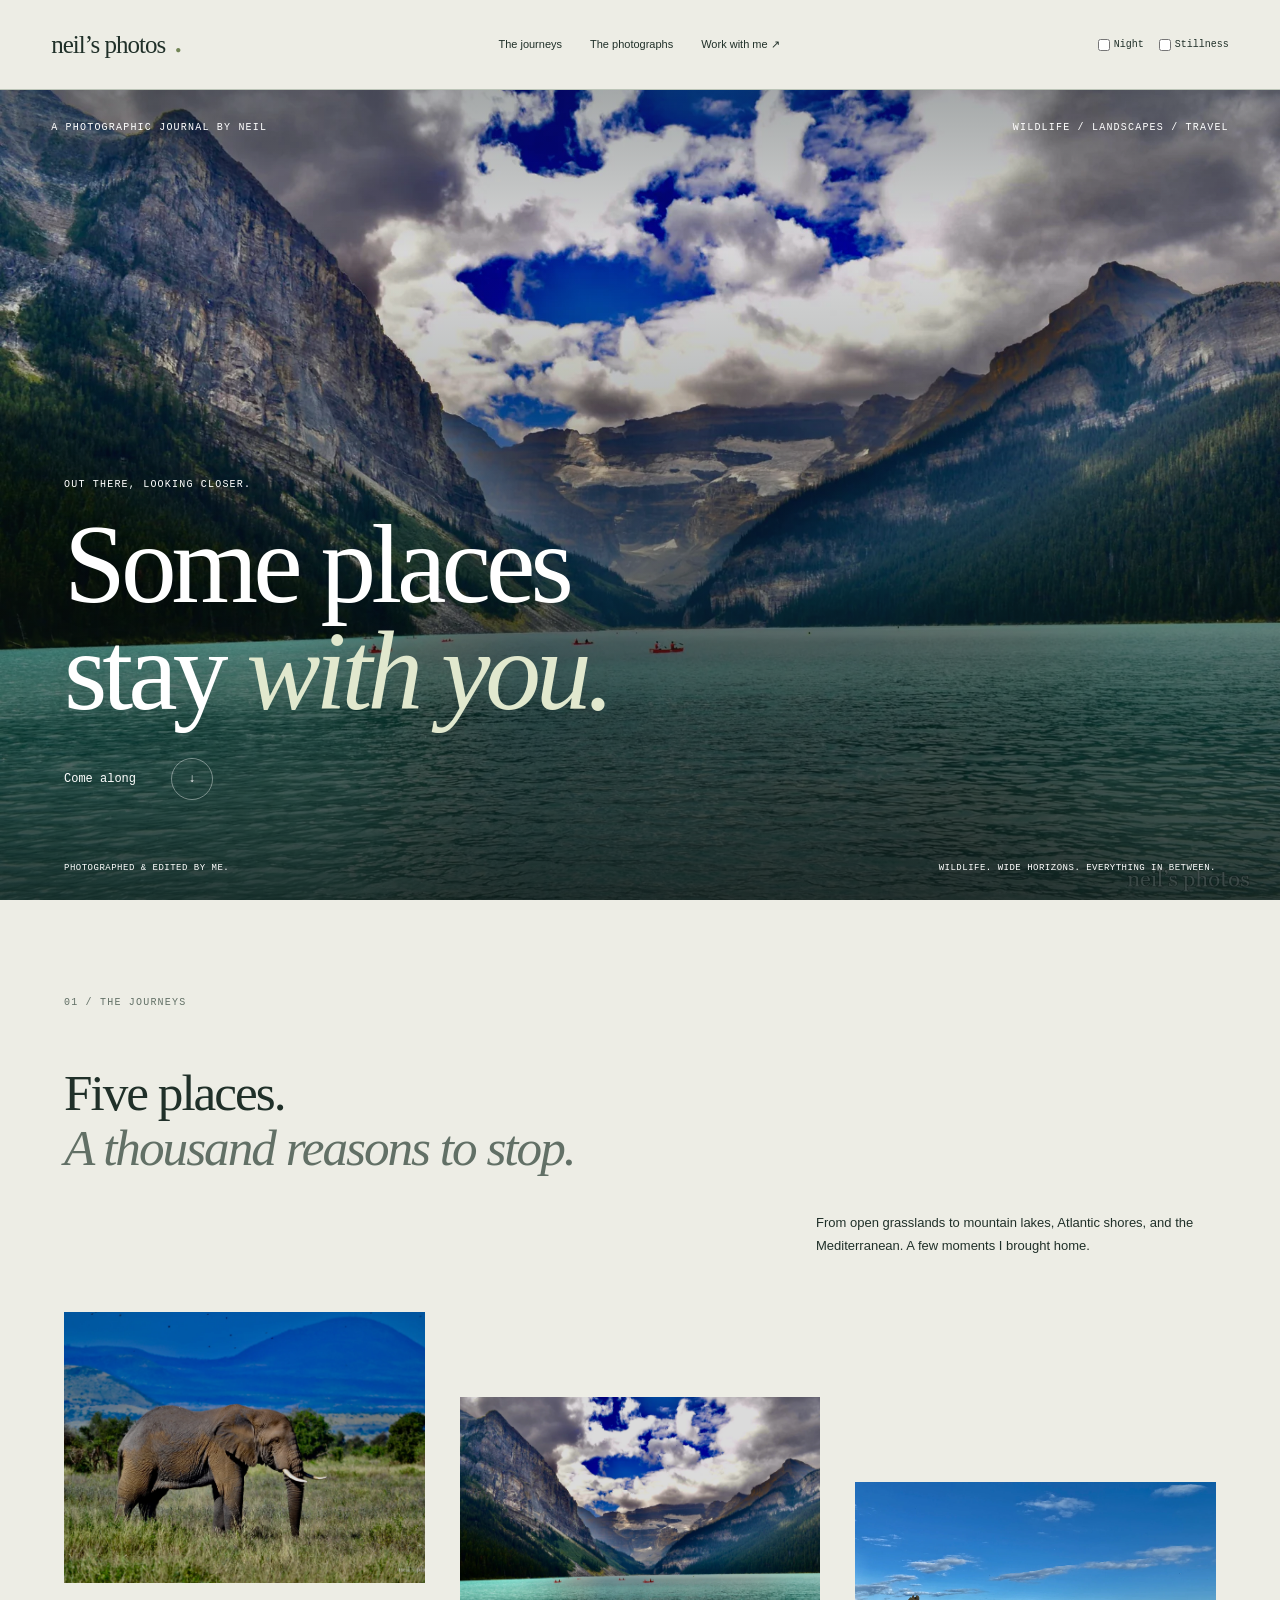
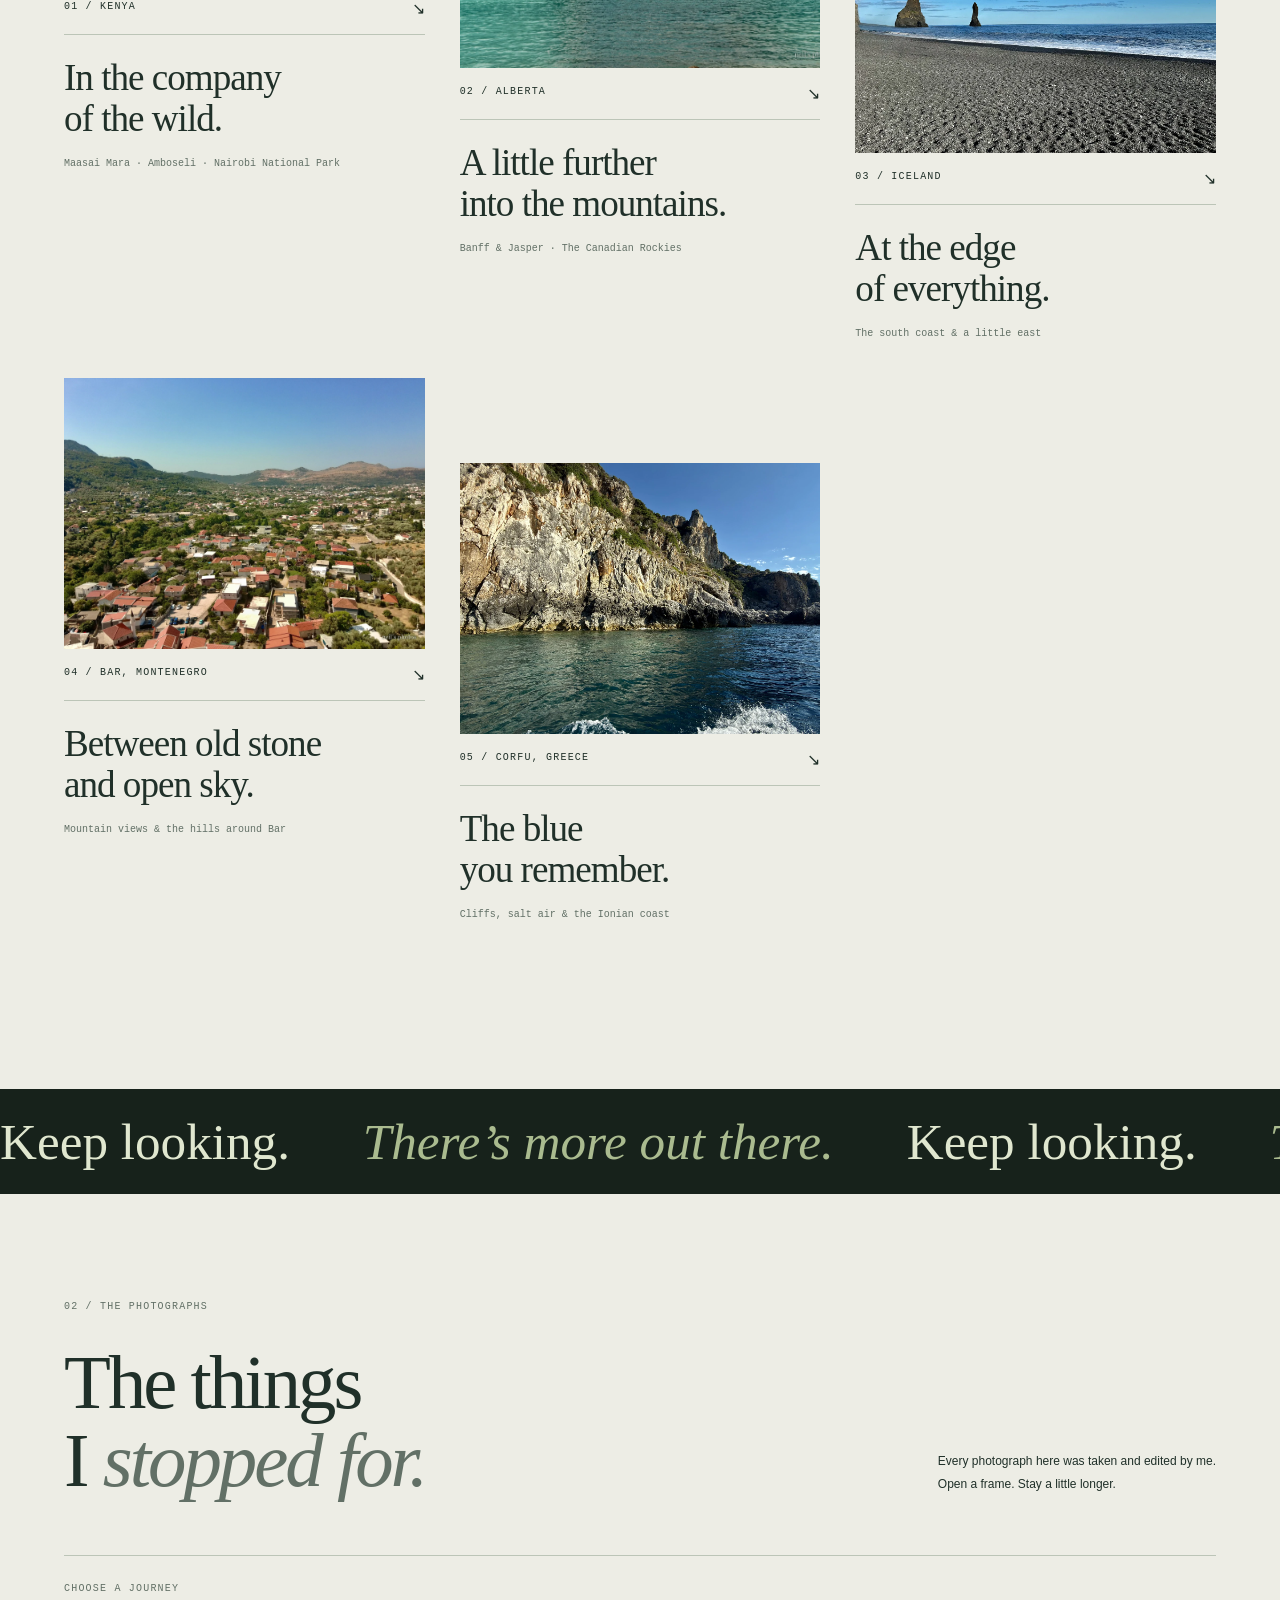
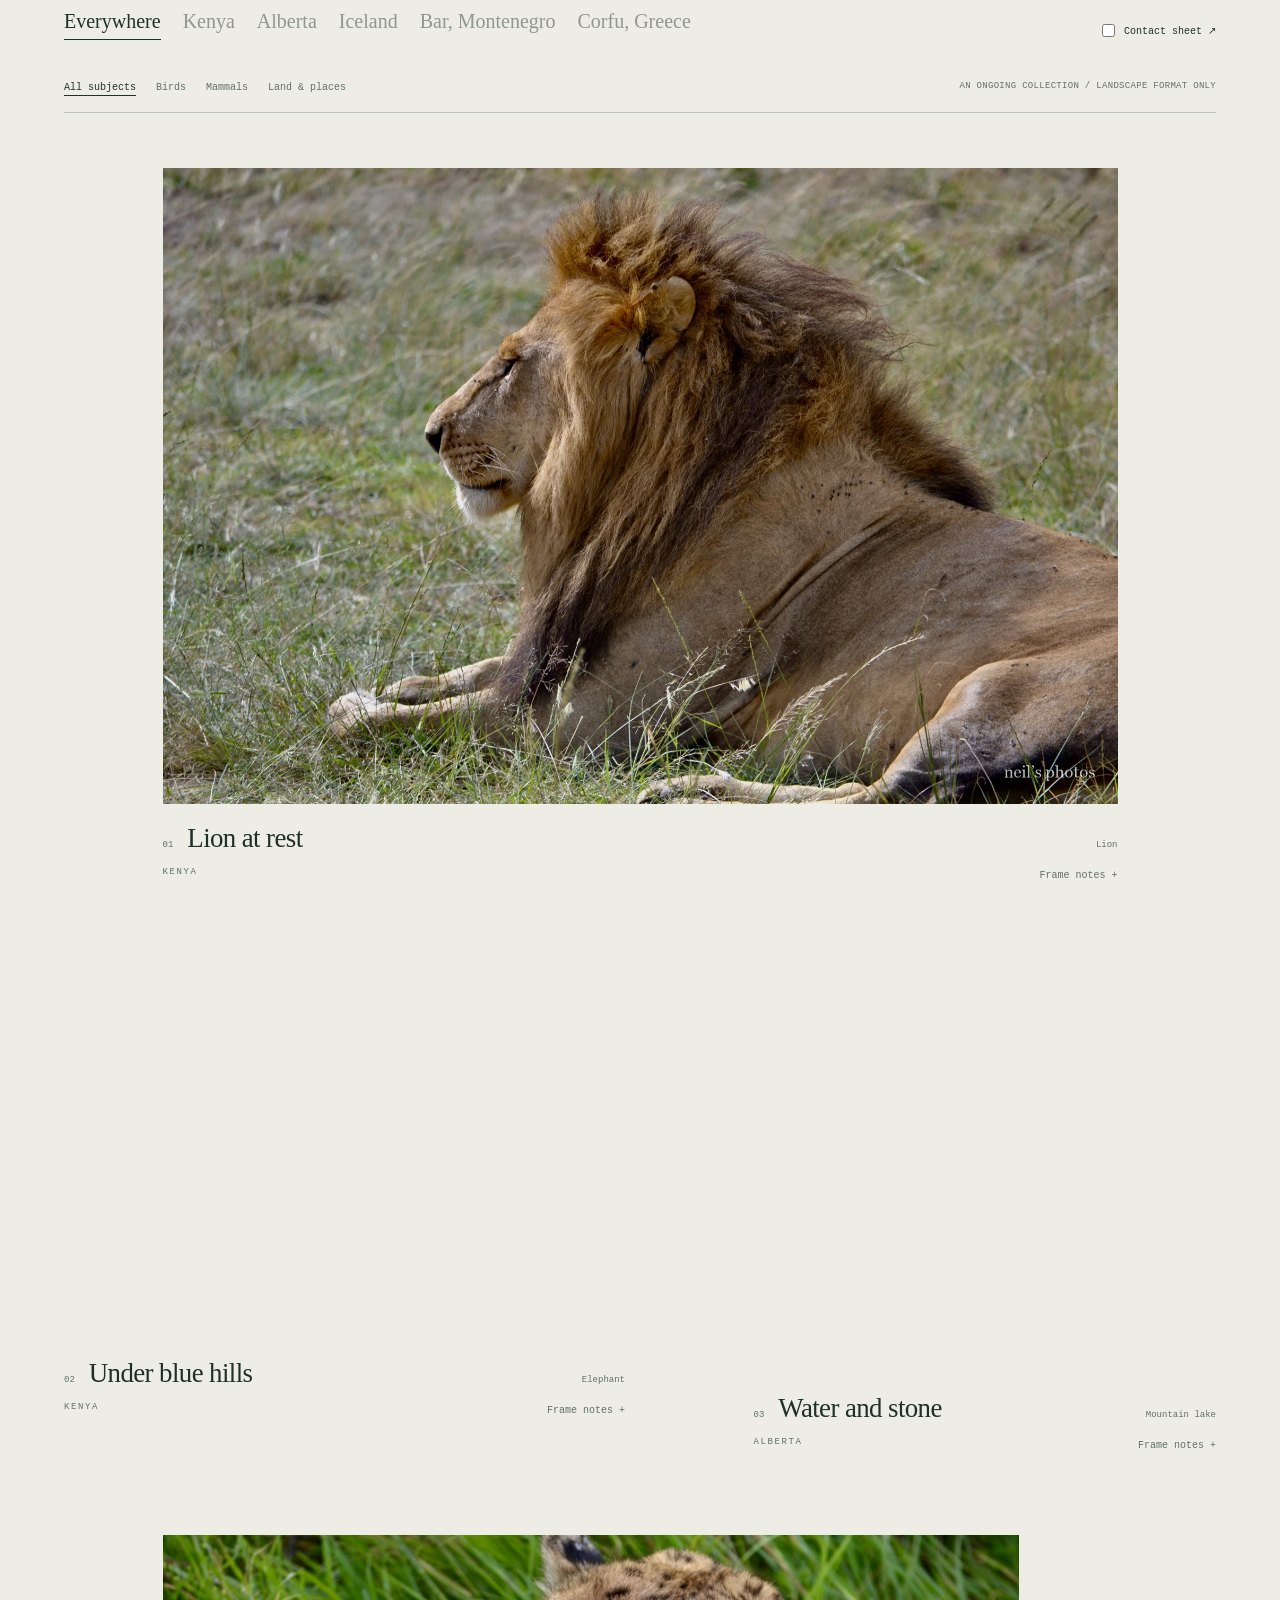
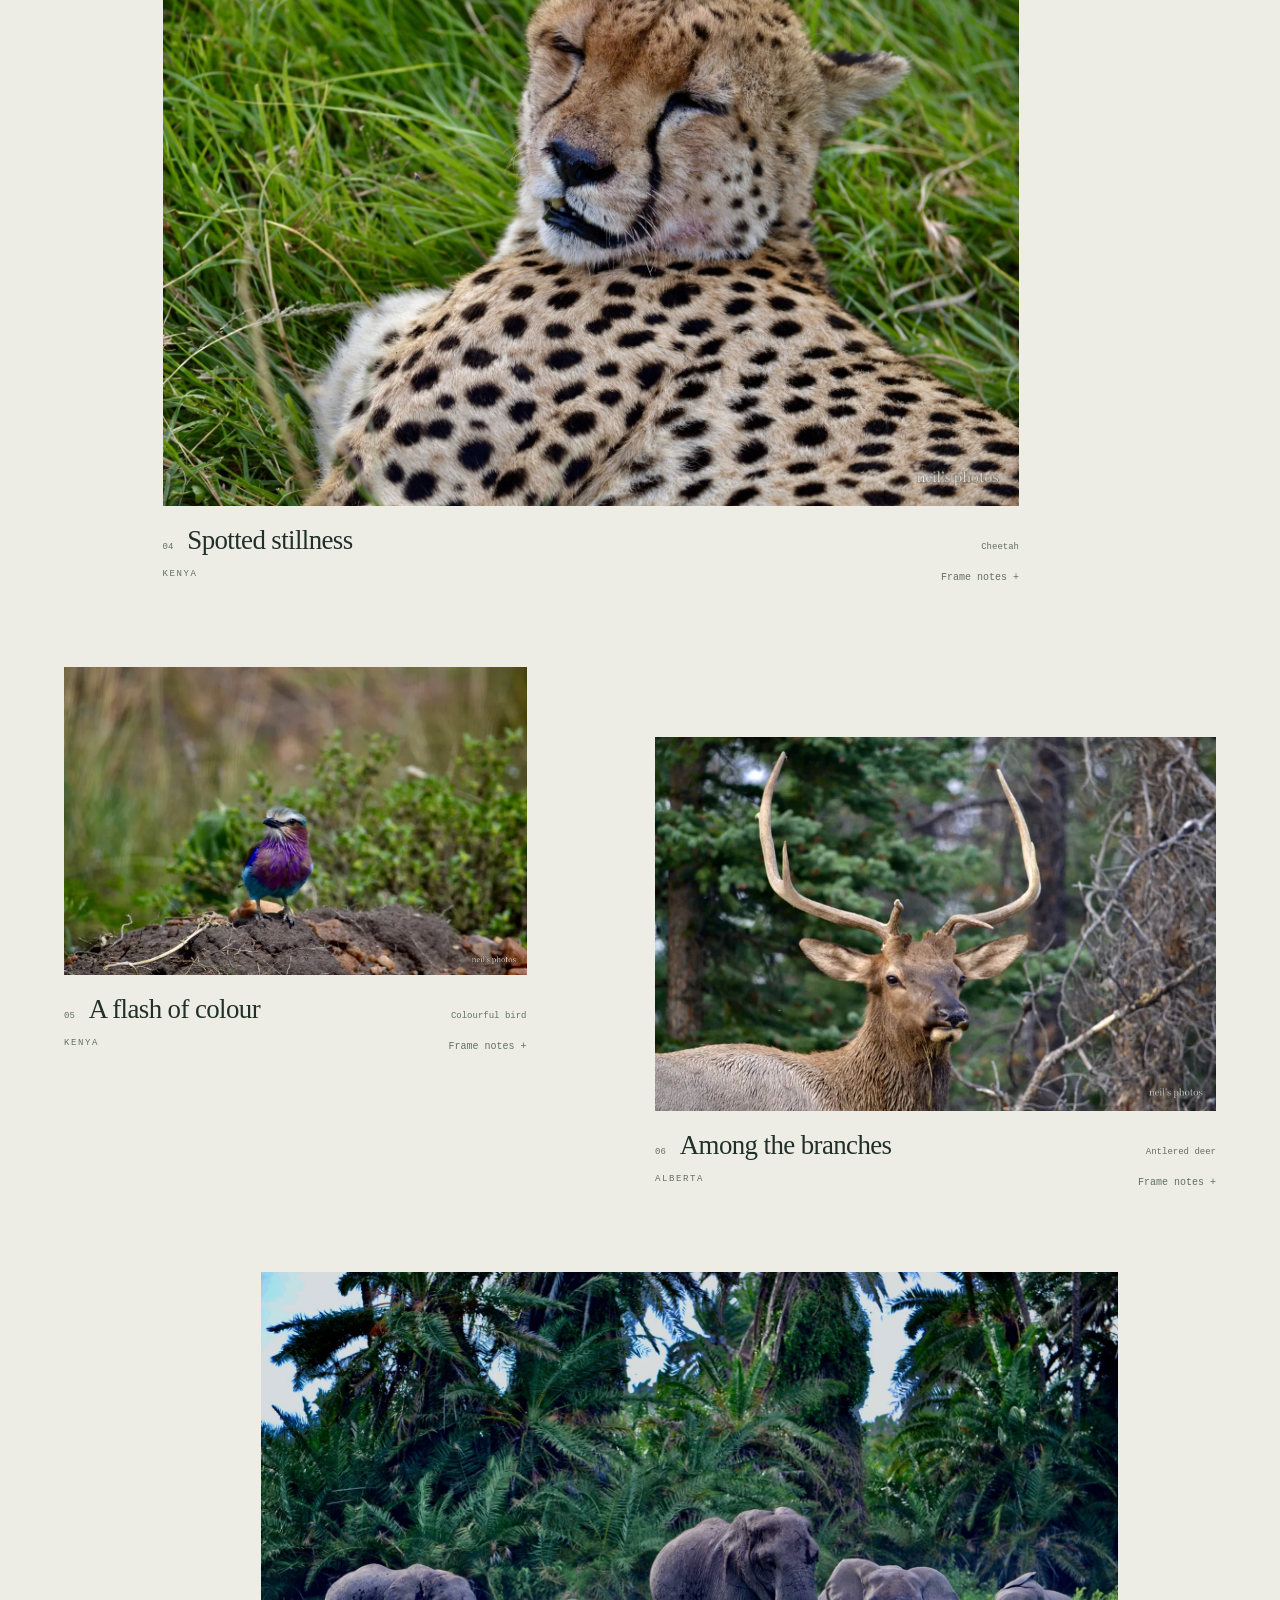
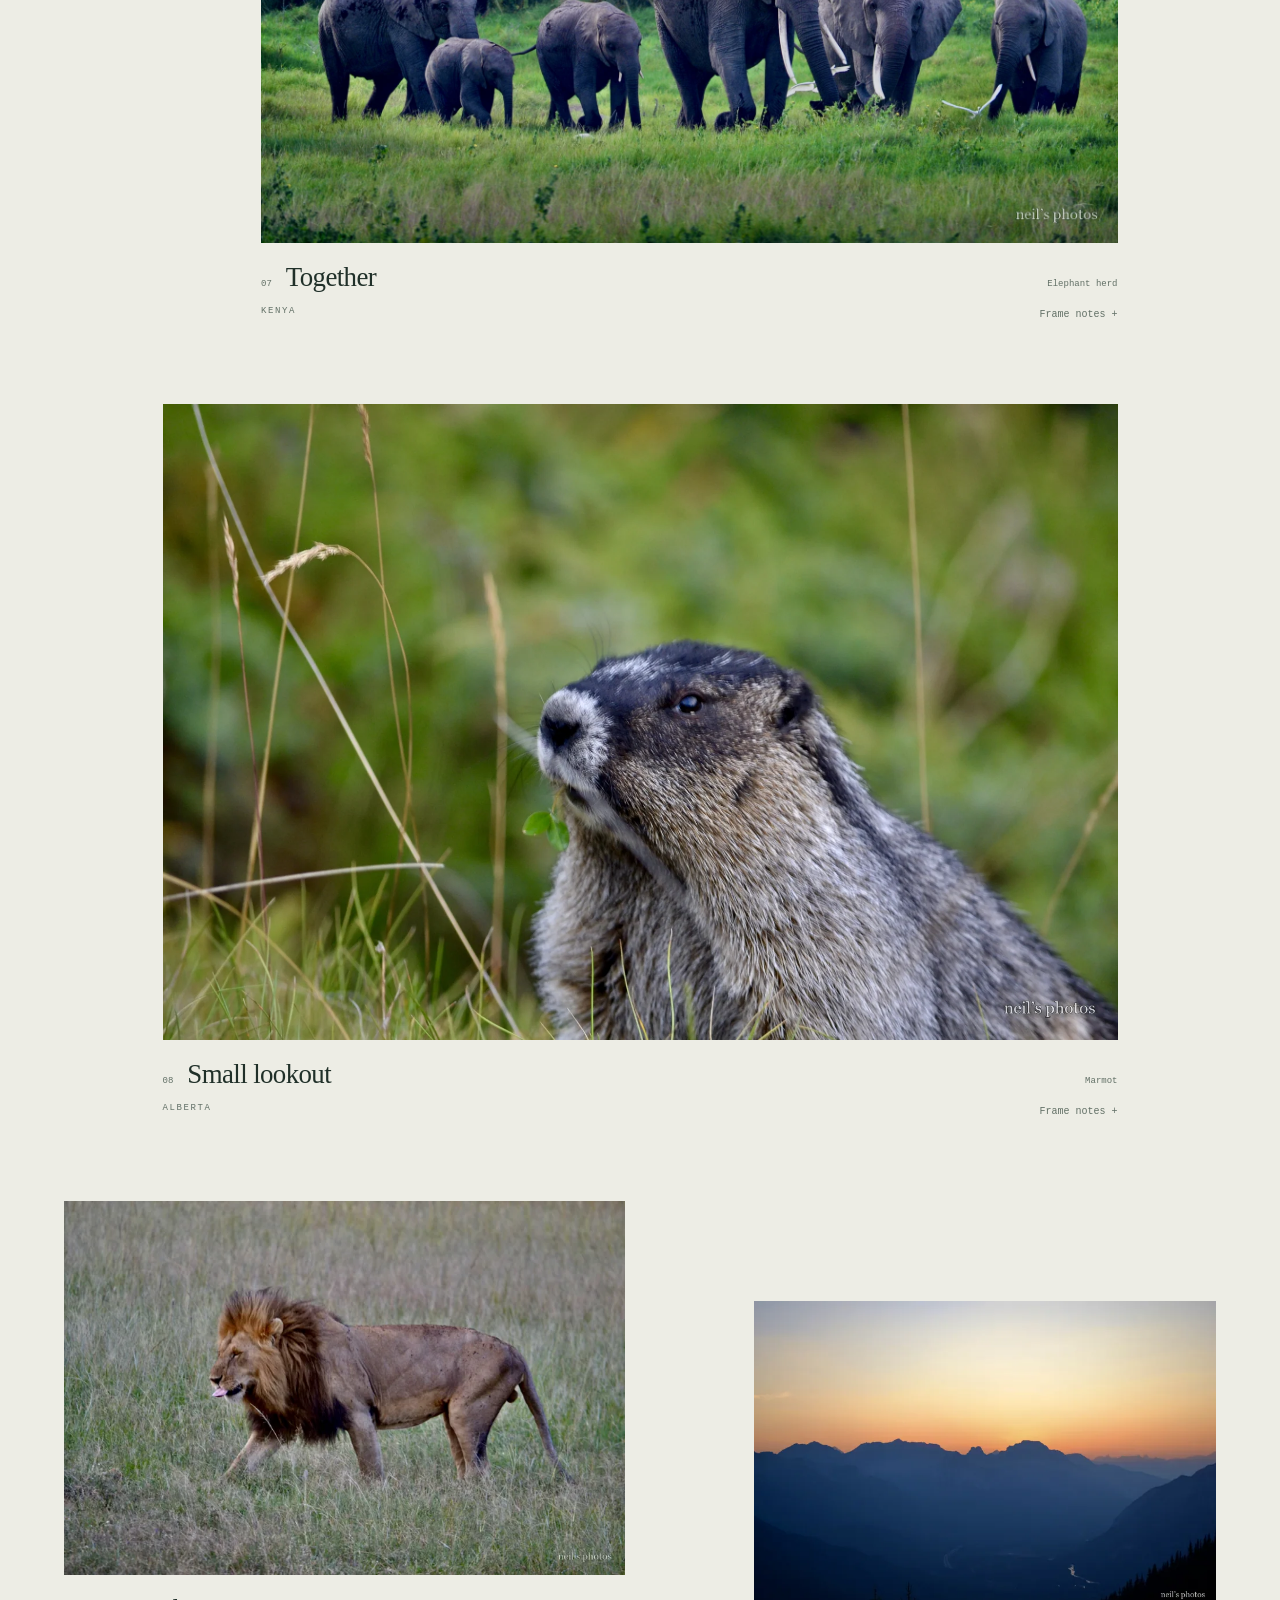
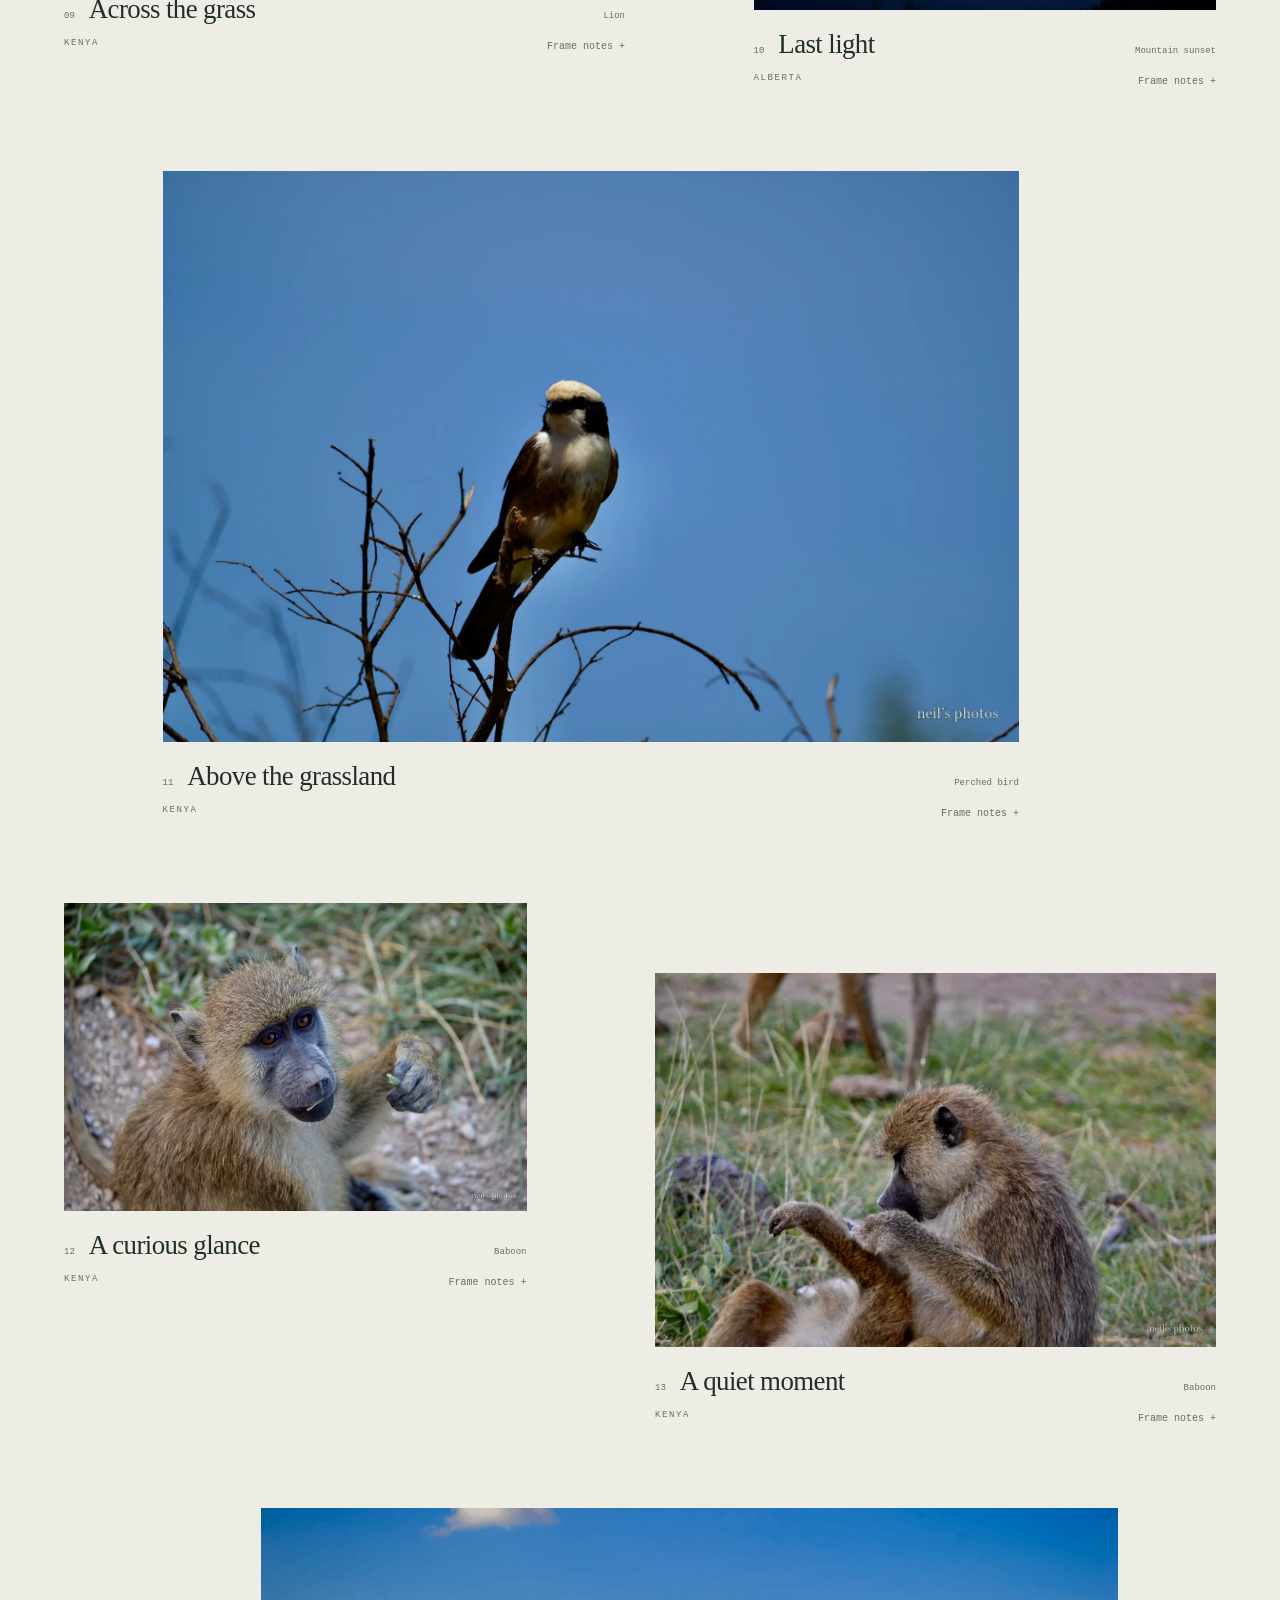
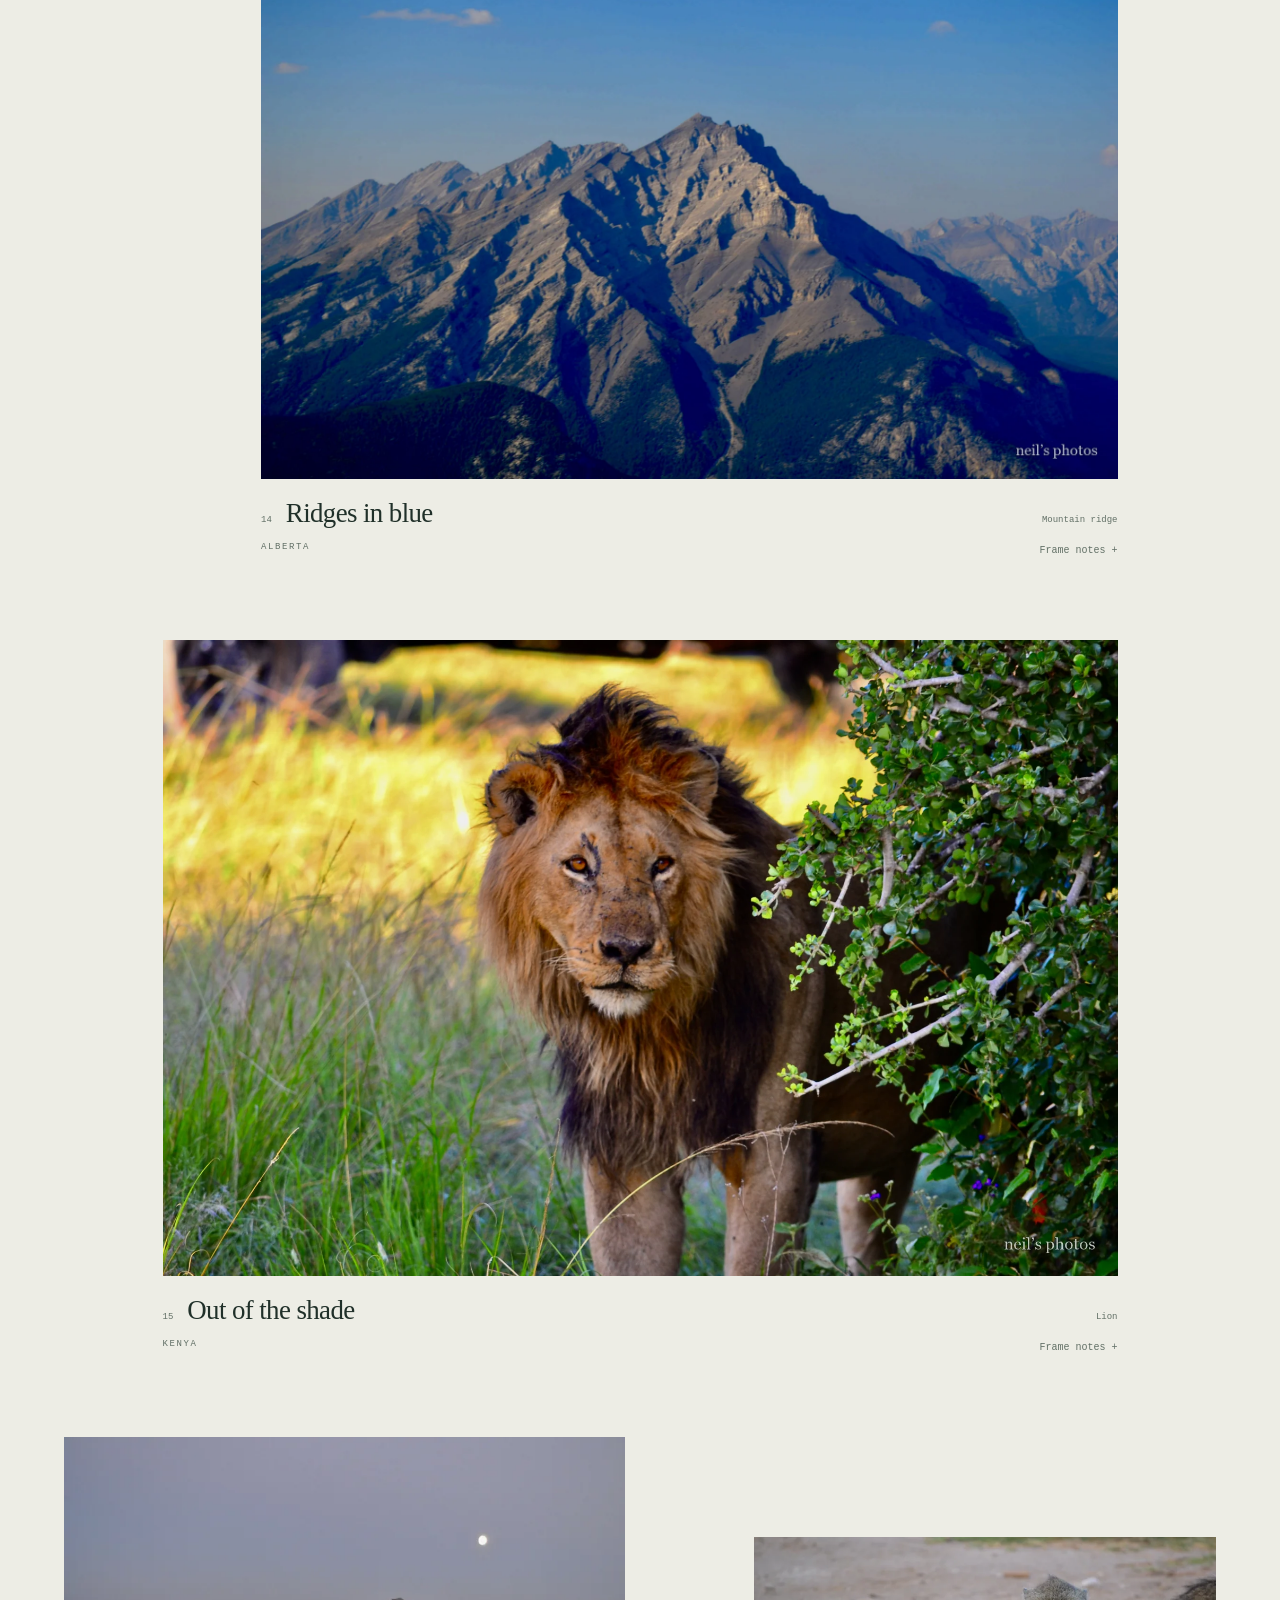
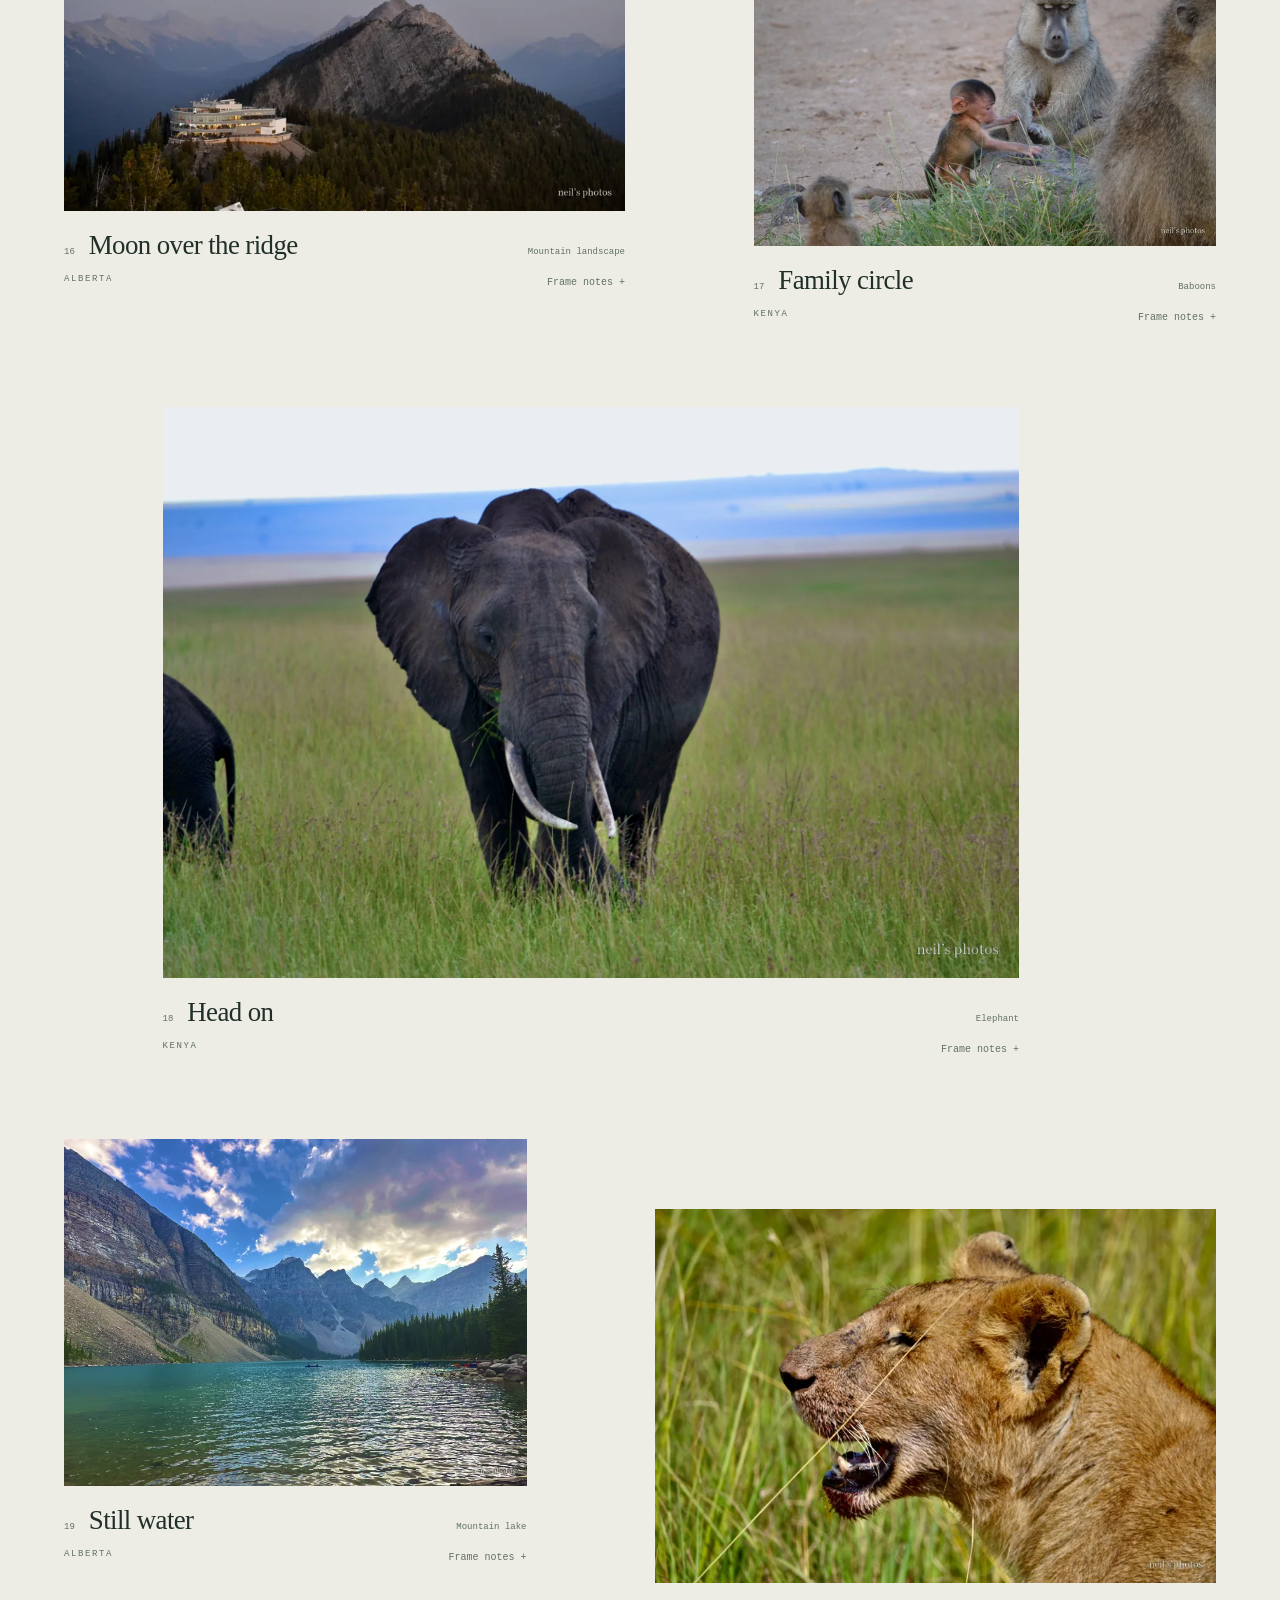
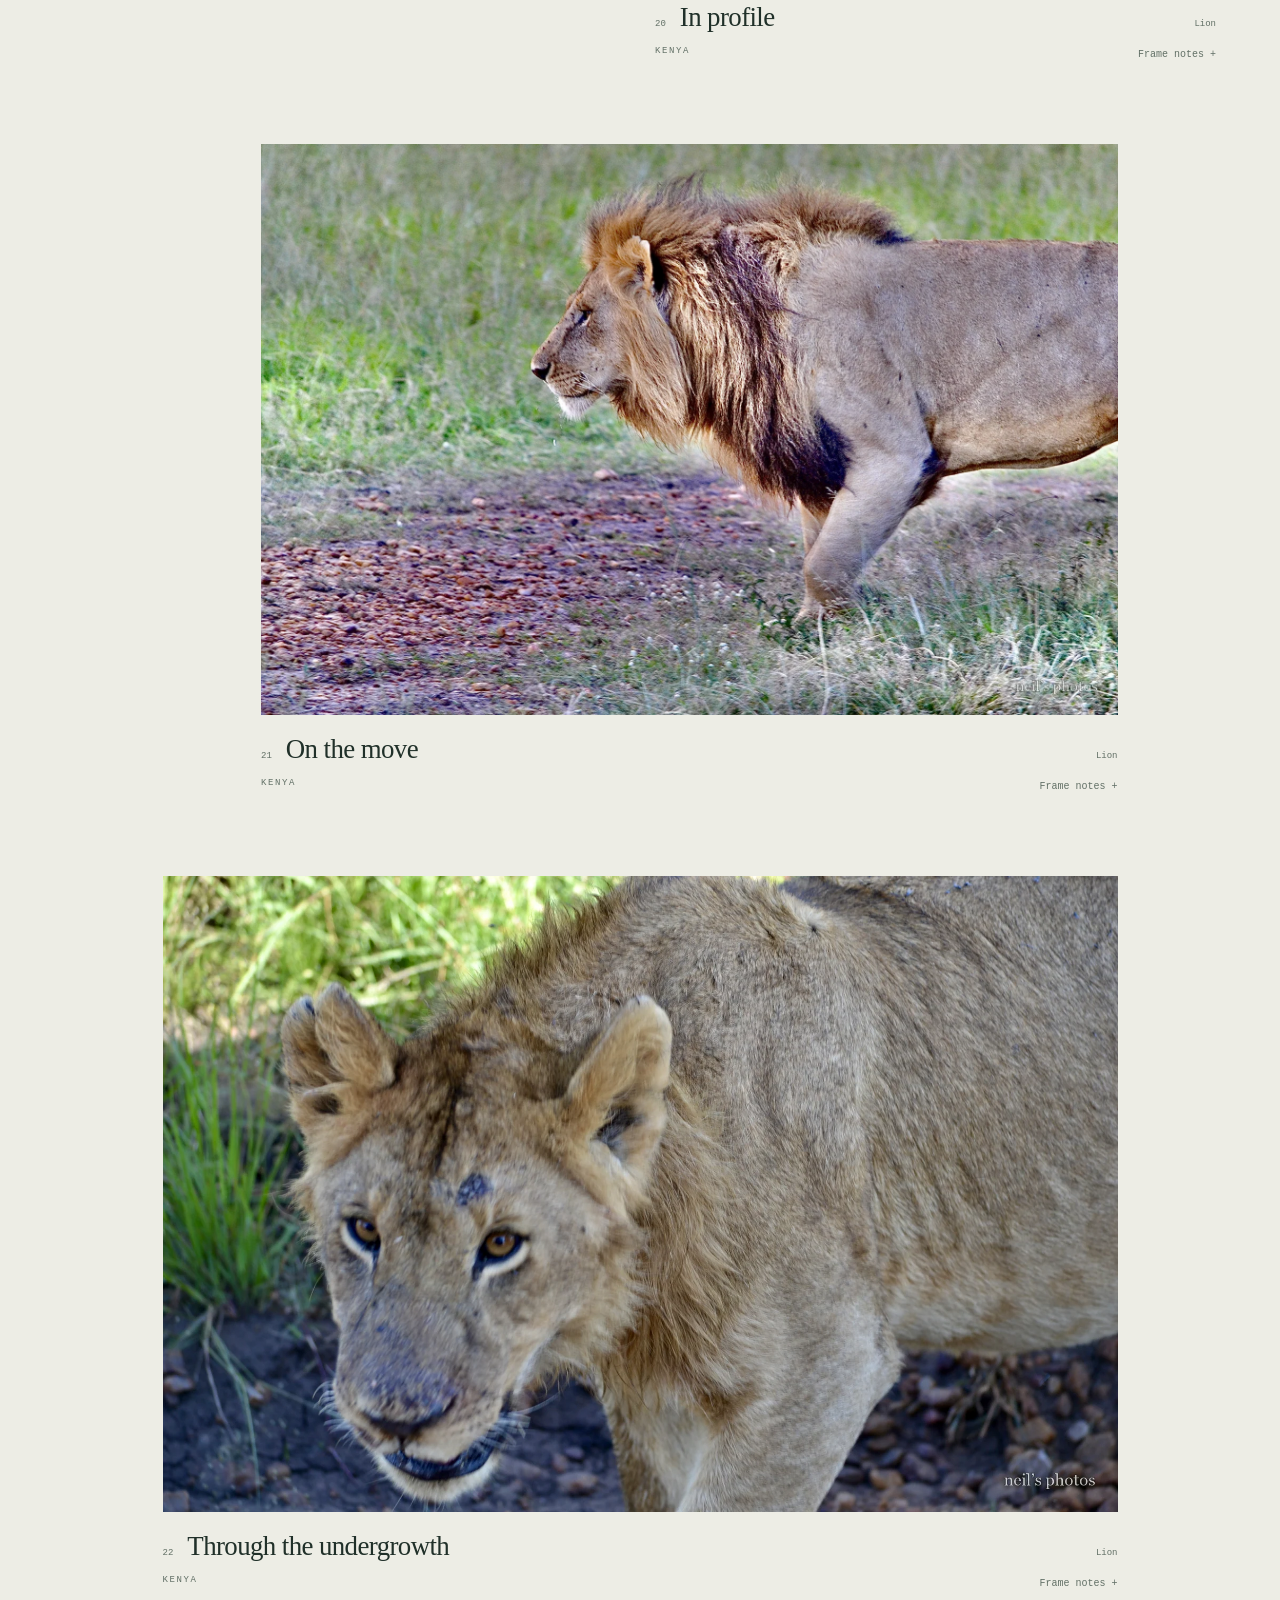
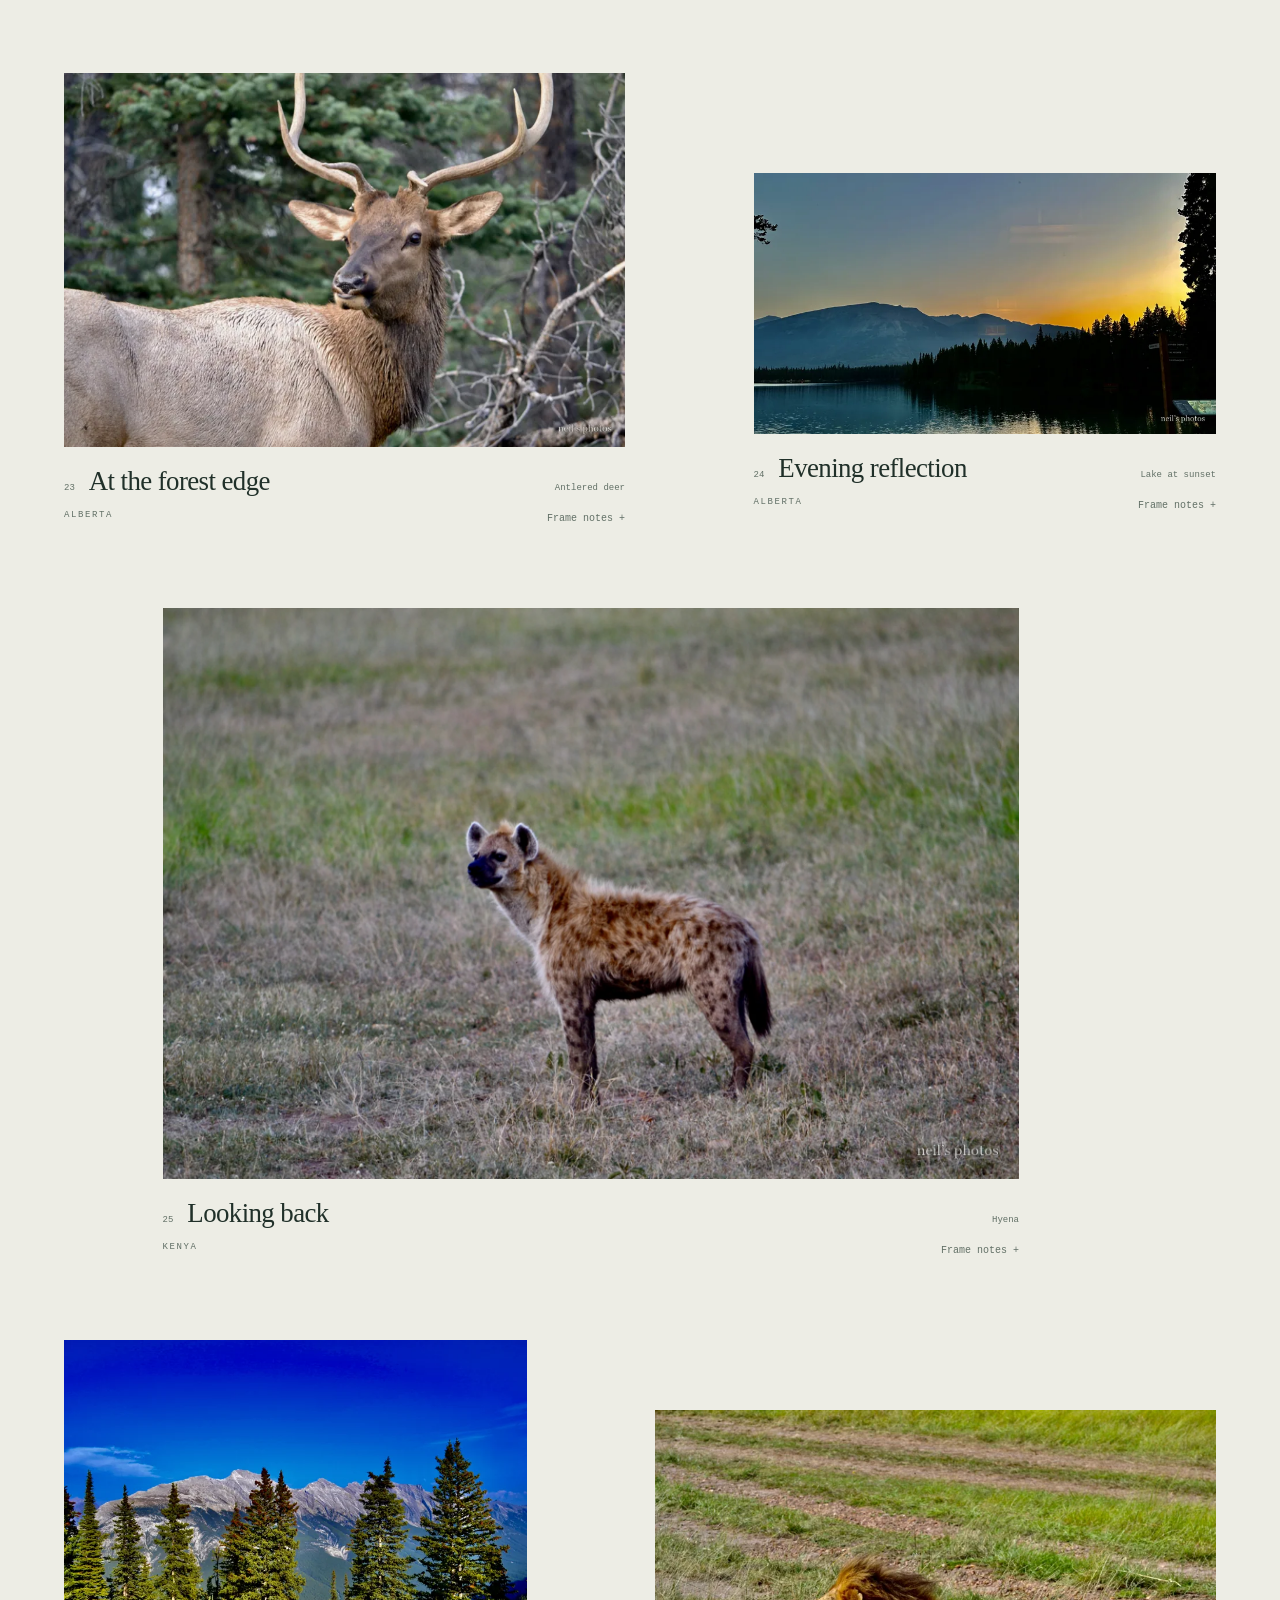
==== index.html @ 52a5aa11 "Keep journey accessibility label accurate as collections grow" ====
<!doctype html>
<html lang="en">
<head>
<meta charset="utf-8">
<meta name="viewport" content="width=device-width, initial-scale=1">
<meta name="description" content="Wildlife and landscape photographs, taken and edited by Neil. A photographic journal through Kenya, Alberta, Iceland, Montenegro, and Greece. Photo editing inquiries welcome.">
<meta name="theme-color" content="#17221b">
<title>Neil’s Photos — Out there, looking closer.</title>
<link rel="stylesheet" href="styles.css">
<link rel="preload" as="image" href="assets/photos/iceland-10.webp" imagesrcset="assets/photos/iceland-10-small.webp 800w, assets/photos/iceland-10.webp 1800w" imagesizes="100vw">
</head>
<body>
<a class="skip" href="#work">Skip to photographs</a>
<header class="masthead"><a class="brand" href="#top" aria-label="Neil’s Photos home">neil’s photos<span class="brand-dot">●</span></a><nav aria-label="Main navigation"><a href="#places">The journeys</a><a href="#work">The photographs</a><a href="#contact">Work with me ↗</a></nav><div class="preferences"><label><input type="checkbox" id="dark-theme"> Night</label><label><input type="checkbox" id="pause-motion"> Stillness</label></div></header>
<main id="top">
<section class="opening" aria-labelledby="opening-title">
<div class="opening-images" aria-hidden="true"><img class="hero-frame hero-one" src="assets/photos/iceland-10.webp" srcset="assets/photos/iceland-10-small.webp 800w, assets/photos/iceland-10.webp 1800w" sizes="100vw" alt="" fetchpriority="high"><img class="hero-frame hero-two" src="assets/photos/neil-30.webp" alt="" loading="lazy"><img class="hero-frame hero-three" src="assets/photos/neil-07.webp" alt="" loading="lazy"></div>
<div class="opening-shade"></div><div class="opening-top"><span class="mono">A photographic journal by Neil</span><span class="mono">Wildlife / Landscapes / Travel</span></div>
<div class="opening-copy"><p class="mono">Out there, looking closer.</p><h1 id="opening-title">Some places<br>stay <em>with you.</em></h1><a class="wander" href="#places"><span>Come along</span><span aria-hidden="true">↓</span></a></div>
<div class="opening-bottom mono"><span>Photographed &amp; edited by me.</span><span>Wildlife. Wide horizons. Everything in between.</span></div>
</section>
<section class="journeys section-pad" id="places" aria-labelledby="places-title">
<div class="section-heading"><p class="mono section-kicker">01 / The journeys</p><h2 id="places-title">Five places.<br><em>A thousand reasons to stop.</em></h2><p>From open grasslands to mountain lakes, Atlantic shores, and the Mediterranean. A few moments I brought home.</p></div>
<div class="chapter-strip" aria-label="Browse the journeys">
<a class="chapter chapter-kenya" href="#kenya-frames"><div class="chapter-image"><img src="assets/photos/neil-30.webp" alt="Elephant crossing open grassland with blue hills beyond" loading="lazy"></div><div class="chapter-caption"><span class="mono">01 / Kenya</span><span aria-hidden="true">↘</span></div><h3>In the company<br>of the wild.</h3><p>Maasai Mara · Amboseli · Nairobi National Park</p></a>
<a class="chapter chapter-alberta" href="#alberta-frames"><div class="chapter-image"><img src="assets/photos/neil-07.webp" alt="Turquoise lake surrounded by mountains in Alberta" loading="lazy"></div><div class="chapter-caption"><span class="mono">02 / Alberta</span><span aria-hidden="true">↘</span></div><h3>A little further<br>into the mountains.</h3><p>Banff &amp; Jasper · The Canadian Rockies</p></a>
<a class="chapter chapter-iceland" href="#iceland-frames"><div class="chapter-image"><img src="assets/photos/iceland-07.webp" alt="Black sand beach and sea stacks in Iceland" loading="lazy"></div><div class="chapter-caption"><span class="mono">03 / Iceland</span><span aria-hidden="true">↘</span></div><h3>At the edge<br>of everything.</h3><p>The south coast &amp; a little east</p></a>
<a class="chapter chapter-montenegro" href="#montenegro-frames"><div class="chapter-image"><img src="assets/photos/travel-36.webp" alt="Town roofs beneath the mountains around Bar, Montenegro" loading="lazy"></div><div class="chapter-caption"><span class="mono">04 / Bar, Montenegro</span><span aria-hidden="true">↘</span></div><h3>Between old stone<br>and open sky.</h3><p>Mountain views &amp; the hills around Bar</p></a>
<a class="chapter chapter-corfu" href="#corfu-frames"><div class="chapter-image"><img src="assets/photos/travel-08.webp" alt="Rocky cliffs meeting deep blue water in Corfu" loading="lazy"></div><div class="chapter-caption"><span class="mono">05 / Corfu, Greece</span><span aria-hidden="true">↘</span></div><h3>The blue<br>you remember.</h3><p>Cliffs, salt air &amp; the Ionian coast</p></a>
</div>
</section>
<div class="interlude" aria-hidden="true"><div>Keep looking. <i>There’s more out there.</i> Keep looking. <i>There’s more out there.</i>&nbsp;</div></div>
<section class="gallery section-pad" id="work" aria-labelledby="work-title"><span class="route-anchor" id="kenya-frames" aria-hidden="true"></span><span class="route-anchor" id="alberta-frames" aria-hidden="true"></span><span class="route-anchor" id="iceland-frames" aria-hidden="true"></span><span class="route-anchor" id="montenegro-frames" aria-hidden="true"></span><span class="route-anchor" id="corfu-frames" aria-hidden="true"></span>
<div class="gallery-heading"><div><p class="mono section-kicker">02 / The photographs</p><h2 id="work-title">The things<br>I <em>stopped for.</em></h2></div><p>Every photograph here was taken and edited by me.<br>Open a frame. Stay a little longer.</p></div>
<div class="controls" id="location-filters"><nav class="location-filters" aria-label="Choose a journey"><p class="mono">Choose a journey</p><a href="#work">Everywhere</a><a href="#kenya-frames">Kenya</a><a href="#alberta-frames">Alberta</a><a href="#iceland-frames">Iceland</a><a href="#montenegro-frames">Bar, Montenegro</a><a href="#corfu-frames">Corfu, Greece</a></nav><label class="sheet-control"><input type="checkbox" id="contact-sheet"> Contact sheet ↗</label></div>
<div class="secondary-controls"><fieldset class="filters"><legend class="sr-only">Filter by subject</legend><label><input type="radio" name="category" value="all" checked><span>All subjects</span></label><label><input type="radio" name="category" value="birds"><span>Birds</span></label><label><input type="radio" name="category" value="mammals"><span>Mammals</span></label><label><input type="radio" name="category" value="landscapes"><span>Land &amp; places</span></label></fieldset><span class="mono archive-note">An ongoing collection / Landscape format only</span></div>
<div class="collection">
<article class="encounter" data-category="mammals" data-location="kenya"><button class="image-open" popovertarget="view-1" aria-label="Enlarge Lion photograph"><img src="assets/photos/neil-01.webp" srcset="assets/photos/neil-01-small.webp 800w, assets/photos/neil-01.webp 1800w" sizes="auto, (max-width: 700px) 92vw, 92vw" alt="Lion: lion at rest" width="1800" height="1200" loading="eager" decoding="async"></button><div class="frame-label"><span>01</span><h2>Lion at rest</h2><span>Lion</span></div><div class="photo-notes"><span class="place">Kenya</span><details><summary>Frame notes +</summary><dl><dt>Shutter</dt><dd>1/500 s</dd><dt>Aperture</dt><dd>f/5.6</dd><dt>ISO</dt><dd>280</dd></dl><p>Photographed &amp; edited by Neil.</p></details></div><div class="photo-viewer" id="view-1" popover><div class="viewer-bar"><span>Lion at rest</span><button popovertarget="view-1" popovertargetaction="hide">Close ×</button></div><img src="assets/photos/neil-01.webp" srcset="assets/photos/neil-01-small.webp 800w, assets/photos/neil-01.webp 1800w" sizes="auto, (max-width: 700px) 92vw, 92vw" alt="Lion: lion at rest" width="1800" height="1200" loading="lazy" decoding="async"><div class="viewer-nav"><span>FRAME 01 / 60</span><span>Photographed &amp; edited by Neil</span><span>Esc to return</span></div></div></article>
<article class="encounter" data-category="mammals" data-location="kenya"><button class="image-open" popovertarget="view-2" aria-label="Enlarge Elephant photograph"><img src="assets/photos/neil-30.webp" srcset="assets/photos/neil-30-small.webp 800w, assets/photos/neil-30.webp 1800w" sizes="auto, (max-width: 700px) 92vw, 92vw" alt="Elephant: under blue hills" width="1800" height="1200" loading="lazy" decoding="async"></button><div class="frame-label"><span>02</span><h2>Under blue hills</h2><span>Elephant</span></div><div class="photo-notes"><span class="place">Kenya</span><details><summary>Frame notes +</summary><dl><dt>Shutter</dt><dd>1/500 s</dd><dt>Aperture</dt><dd>f/5.6</dd><dt>ISO</dt><dd>110</dd></dl><p>Photographed &amp; edited by Neil.</p></details></div><div class="photo-viewer" id="view-2" popover><div class="viewer-bar"><span>Under blue hills</span><button popovertarget="view-2" popovertargetaction="hide">Close ×</button></div><img src="assets/photos/neil-30.webp" srcset="assets/photos/neil-30-small.webp 800w, assets/photos/neil-30.webp 1800w" sizes="auto, (max-width: 700px) 92vw, 92vw" alt="Elephant: under blue hills" width="1800" height="1200" loading="lazy" decoding="async"><div class="viewer-nav"><span>FRAME 02 / 60</span><span>Photographed &amp; edited by Neil</span><span>Esc to return</span></div></div></article>
<article class="encounter" data-category="landscapes" data-location="alberta"><button class="image-open" popovertarget="view-3" aria-label="Enlarge Mountain lake photograph"><img src="assets/photos/neil-07.webp" srcset="assets/photos/neil-07-small.webp 800w, assets/photos/neil-07.webp 1800w" sizes="auto, (max-width: 700px) 92vw, 92vw" alt="Mountain lake: water and stone" width="1800" height="1200" loading="lazy" decoding="async"></button><div class="frame-label"><span>03</span><h2>Water and stone</h2><span>Mountain lake</span></div><div class="photo-notes"><span class="place">Alberta</span><details><summary>Frame notes +</summary><dl><dt>Shutter</dt><dd>Not supplied</dd><dt>Aperture</dt><dd>Not supplied</dd><dt>ISO</dt><dd>Not supplied</dd></dl><p>Photographed &amp; edited by Neil.</p></details></div><div class="photo-viewer" id="view-3" popover><div class="viewer-bar"><span>Water and stone</span><button popovertarget="view-3" popovertargetaction="hide">Close ×</button></div><img src="assets/photos/neil-07.webp" srcset="assets/photos/neil-07-small.webp 800w, assets/photos/neil-07.webp 1800w" sizes="auto, (max-width: 700px) 92vw, 92vw" alt="Mountain lake: water and stone" width="1800" height="1200" loading="lazy" decoding="async"><div class="viewer-nav"><span>FRAME 03 / 60</span><span>Photographed &amp; edited by Neil</span><span>Esc to return</span></div></div></article>
<article class="encounter" data-category="mammals" data-location="kenya"><button class="image-open" popovertarget="view-4" aria-label="Enlarge Cheetah photograph"><img src="assets/photos/neil-18.webp" srcset="assets/photos/neil-18-small.webp 800w, assets/photos/neil-18.webp 1800w" sizes="auto, (max-width: 700px) 92vw, 92vw" alt="Cheetah: spotted stillness" width="1800" height="1200" loading="lazy" decoding="async"></button><div class="frame-label"><span>04</span><h2>Spotted stillness</h2><span>Cheetah</span></div><div class="photo-notes"><span class="place">Kenya</span><details><summary>Frame notes +</summary><dl><dt>Shutter</dt><dd>1/500 s</dd><dt>Aperture</dt><dd>f/5.3</dd><dt>ISO</dt><dd>400</dd></dl><p>Photographed &amp; edited by Neil.</p></details></div><div class="photo-viewer" id="view-4" popover><div class="viewer-bar"><span>Spotted stillness</span><button popovertarget="view-4" popovertargetaction="hide">Close ×</button></div><img src="assets/photos/neil-18.webp" srcset="assets/photos/neil-18-small.webp 800w, assets/photos/neil-18.webp 1800w" sizes="auto, (max-width: 700px) 92vw, 92vw" alt="Cheetah: spotted stillness" width="1800" height="1200" loading="lazy" decoding="async"><div class="viewer-nav"><span>FRAME 04 / 60</span><span>Photographed &amp; edited by Neil</span><span>Esc to return</span></div></div></article>
<article class="encounter" data-category="birds" data-location="kenya"><button class="image-open" popovertarget="view-5" aria-label="Enlarge Colourful bird photograph"><img src="assets/photos/neil-21.webp" srcset="assets/photos/neil-21-small.webp 800w, assets/photos/neil-21.webp 1800w" sizes="auto, (max-width: 700px) 92vw, 92vw" alt="Colourful bird: a flash of colour" width="1800" height="1200" loading="lazy" decoding="async"></button><div class="frame-label"><span>05</span><h2>A flash of colour</h2><span>Colourful bird</span></div><div class="photo-notes"><span class="place">Kenya</span><details><summary>Frame notes +</summary><dl><dt>Shutter</dt><dd>1/500 s</dd><dt>Aperture</dt><dd>f/5.6</dd><dt>ISO</dt><dd>250</dd></dl><p>Photographed &amp; edited by Neil.</p></details></div><div class="photo-viewer" id="view-5" popover><div class="viewer-bar"><span>A flash of colour</span><button popovertarget="view-5" popovertargetaction="hide">Close ×</button></div><img src="assets/photos/neil-21.webp" srcset="assets/photos/neil-21-small.webp 800w, assets/photos/neil-21.webp 1800w" sizes="auto, (max-width: 700px) 92vw, 92vw" alt="Colourful bird: a flash of colour" width="1800" height="1200" loading="lazy" decoding="async"><div class="viewer-nav"><span>FRAME 05 / 60</span><span>Photographed &amp; edited by Neil</span><span>Esc to return</span></div></div></article>
<article class="encounter" data-category="mammals" data-location="alberta"><button class="image-open" popovertarget="view-6" aria-label="Enlarge Antlered deer photograph"><img src="assets/photos/neil-04.webp" srcset="assets/photos/neil-04-small.webp 800w, assets/photos/neil-04.webp 1800w" sizes="auto, (max-width: 700px) 92vw, 92vw" alt="Antlered deer: among the branches" width="1800" height="1200" loading="lazy" decoding="async"></button><div class="frame-label"><span>06</span><h2>Among the branches</h2><span>Antlered deer</span></div><div class="photo-notes"><span class="place">Alberta</span><details><summary>Frame notes +</summary><dl><dt>Shutter</dt><dd>Not supplied</dd><dt>Aperture</dt><dd>Not supplied</dd><dt>ISO</dt><dd>Not supplied</dd></dl><p>Photographed &amp; edited by Neil.</p></details></div><div class="photo-viewer" id="view-6" popover><div class="viewer-bar"><span>Among the branches</span><button popovertarget="view-6" popovertargetaction="hide">Close ×</button></div><img src="assets/photos/neil-04.webp" srcset="assets/photos/neil-04-small.webp 800w, assets/photos/neil-04.webp 1800w" sizes="auto, (max-width: 700px) 92vw, 92vw" alt="Antlered deer: among the branches" width="1800" height="1200" loading="lazy" decoding="async"><div class="viewer-nav"><span>FRAME 06 / 60</span><span>Photographed &amp; edited by Neil</span><span>Esc to return</span></div></div></article>
<article class="encounter" data-category="mammals" data-location="kenya"><button class="image-open" popovertarget="view-7" aria-label="Enlarge Elephant herd photograph"><img src="assets/photos/neil-37.webp" srcset="assets/photos/neil-37-small.webp 800w, assets/photos/neil-37.webp 1800w" sizes="auto, (max-width: 700px) 92vw, 92vw" alt="Elephant herd: together" width="1800" height="1200" loading="lazy" decoding="async"></button><div class="frame-label"><span>07</span><h2>Together</h2><span>Elephant herd</span></div><div class="photo-notes"><span class="place">Kenya</span><details><summary>Frame notes +</summary><dl><dt>Shutter</dt><dd>1/500 s</dd><dt>Aperture</dt><dd>f/5.6</dd><dt>ISO</dt><dd>320</dd></dl><p>Photographed &amp; edited by Neil.</p></details></div><div class="photo-viewer" id="view-7" popover><div class="viewer-bar"><span>Together</span><button popovertarget="view-7" popovertargetaction="hide">Close ×</button></div><img src="assets/photos/neil-37.webp" srcset="assets/photos/neil-37-small.webp 800w, assets/photos/neil-37.webp 1800w" sizes="auto, (max-width: 700px) 92vw, 92vw" alt="Elephant herd: together" width="1800" height="1200" loading="lazy" decoding="async"><div class="viewer-nav"><span>FRAME 07 / 60</span><span>Photographed &amp; edited by Neil</span><span>Esc to return</span></div></div></article>
<article class="encounter" data-category="mammals" data-location="alberta"><button class="image-open" popovertarget="view-8" aria-label="Enlarge Marmot photograph"><img src="assets/photos/neil-31.webp" srcset="assets/photos/neil-31-small.webp 800w, assets/photos/neil-31.webp 1800w" sizes="auto, (max-width: 700px) 92vw, 92vw" alt="Marmot: small lookout" width="1800" height="1200" loading="lazy" decoding="async"></button><div class="frame-label"><span>08</span><h2>Small lookout</h2><span>Marmot</span></div><div class="photo-notes"><span class="place">Alberta</span><details><summary>Frame notes +</summary><dl><dt>Shutter</dt><dd>Not supplied</dd><dt>Aperture</dt><dd>Not supplied</dd><dt>ISO</dt><dd>Not supplied</dd></dl><p>Photographed &amp; edited by Neil.</p></details></div><div class="photo-viewer" id="view-8" popover><div class="viewer-bar"><span>Small lookout</span><button popovertarget="view-8" popovertargetaction="hide">Close ×</button></div><img src="assets/photos/neil-31.webp" srcset="assets/photos/neil-31-small.webp 800w, assets/photos/neil-31.webp 1800w" sizes="auto, (max-width: 700px) 92vw, 92vw" alt="Marmot: small lookout" width="1800" height="1200" loading="lazy" decoding="async"><div class="viewer-nav"><span>FRAME 08 / 60</span><span>Photographed &amp; edited by Neil</span><span>Esc to return</span></div></div></article>
<article class="encounter" data-category="mammals" data-location="kenya"><button class="image-open" popovertarget="view-9" aria-label="Enlarge Lion photograph"><img src="assets/photos/neil-02.webp" srcset="assets/photos/neil-02-small.webp 800w, assets/photos/neil-02.webp 1800w" sizes="auto, (max-width: 700px) 92vw, 92vw" alt="Lion: across the grass" width="1800" height="1200" loading="lazy" decoding="async"></button><div class="frame-label"><span>09</span><h2>Across the grass</h2><span>Lion</span></div><div class="photo-notes"><span class="place">Kenya</span><details><summary>Frame notes +</summary><dl><dt>Shutter</dt><dd>1/125 s</dd><dt>Aperture</dt><dd>f/5.6</dd><dt>ISO</dt><dd>1000</dd></dl><p>Photographed &amp; edited by Neil.</p></details></div><div class="photo-viewer" id="view-9" popover><div class="viewer-bar"><span>Across the grass</span><button popovertarget="view-9" popovertargetaction="hide">Close ×</button></div><img src="assets/photos/neil-02.webp" srcset="assets/photos/neil-02-small.webp 800w, assets/photos/neil-02.webp 1800w" sizes="auto, (max-width: 700px) 92vw, 92vw" alt="Lion: across the grass" width="1800" height="1200" loading="lazy" decoding="async"><div class="viewer-nav"><span>FRAME 09 / 60</span><span>Photographed &amp; edited by Neil</span><span>Esc to return</span></div></div></article>
<article class="encounter" data-category="landscapes" data-location="alberta"><button class="image-open" popovertarget="view-10" aria-label="Enlarge Mountain sunset photograph"><img src="assets/photos/neil-03.webp" srcset="assets/photos/neil-03-small.webp 800w, assets/photos/neil-03.webp 1800w" sizes="auto, (max-width: 700px) 92vw, 92vw" alt="Mountain sunset: last light" width="1800" height="1200" loading="lazy" decoding="async"></button><div class="frame-label"><span>10</span><h2>Last light</h2><span>Mountain sunset</span></div><div class="photo-notes"><span class="place">Alberta</span><details><summary>Frame notes +</summary><dl><dt>Shutter</dt><dd>1/125 s</dd><dt>Aperture</dt><dd>f/5.3</dd><dt>ISO</dt><dd>125</dd></dl><p>Photographed &amp; edited by Neil.</p></details></div><div class="photo-viewer" id="view-10" popover><div class="viewer-bar"><span>Last light</span><button popovertarget="view-10" popovertargetaction="hide">Close ×</button></div><img src="assets/photos/neil-03.webp" srcset="assets/photos/neil-03-small.webp 800w, assets/photos/neil-03.webp 1800w" sizes="auto, (max-width: 700px) 92vw, 92vw" alt="Mountain sunset: last light" width="1800" height="1200" loading="lazy" decoding="async"><div class="viewer-nav"><span>FRAME 10 / 60</span><span>Photographed &amp; edited by Neil</span><span>Esc to return</span></div></div></article>
<article class="encounter" data-category="birds" data-location="kenya"><button class="image-open" popovertarget="view-11" aria-label="Enlarge Perched bird photograph"><img src="assets/photos/neil-05.webp" srcset="assets/photos/neil-05-small.webp 800w, assets/photos/neil-05.webp 1800w" sizes="auto, (max-width: 700px) 92vw, 92vw" alt="Perched bird: above the grassland" width="1800" height="1200" loading="lazy" decoding="async"></button><div class="frame-label"><span>11</span><h2>Above the grassland</h2><span>Perched bird</span></div><div class="photo-notes"><span class="place">Kenya</span><details><summary>Frame notes +</summary><dl><dt>Shutter</dt><dd>1/640 s</dd><dt>Aperture</dt><dd>f/6.3</dd><dt>ISO</dt><dd>100</dd></dl><p>Photographed &amp; edited by Neil.</p></details></div><div class="photo-viewer" id="view-11" popover><div class="viewer-bar"><span>Above the grassland</span><button popovertarget="view-11" popovertargetaction="hide">Close ×</button></div><img src="assets/photos/neil-05.webp" srcset="assets/photos/neil-05-small.webp 800w, assets/photos/neil-05.webp 1800w" sizes="auto, (max-width: 700px) 92vw, 92vw" alt="Perched bird: above the grassland" width="1800" height="1200" loading="lazy" decoding="async"><div class="viewer-nav"><span>FRAME 11 / 60</span><span>Photographed &amp; edited by Neil</span><span>Esc to return</span></div></div></article>
<article class="encounter" data-category="mammals" data-location="kenya"><button class="image-open" popovertarget="view-12" aria-label="Enlarge Baboon photograph"><img src="assets/photos/neil-06.webp" srcset="assets/photos/neil-06-small.webp 800w, assets/photos/neil-06.webp 1800w" sizes="auto, (max-width: 700px) 92vw, 92vw" alt="Baboon: a curious glance" width="1800" height="1200" loading="lazy" decoding="async"></button><div class="frame-label"><span>12</span><h2>A curious glance</h2><span>Baboon</span></div><div class="photo-notes"><span class="place">Kenya</span><details><summary>Frame notes +</summary><dl><dt>Shutter</dt><dd>1/60 s</dd><dt>Aperture</dt><dd>f/4.8</dd><dt>ISO</dt><dd>640</dd></dl><p>Photographed &amp; edited by Neil.</p></details></div><div class="photo-viewer" id="view-12" popover><div class="viewer-bar"><span>A curious glance</span><button popovertarget="view-12" popovertargetaction="hide">Close ×</button></div><img src="assets/photos/neil-06.webp" srcset="assets/photos/neil-06-small.webp 800w, assets/photos/neil-06.webp 1800w" sizes="auto, (max-width: 700px) 92vw, 92vw" alt="Baboon: a curious glance" width="1800" height="1200" loading="lazy" decoding="async"><div class="viewer-nav"><span>FRAME 12 / 60</span><span>Photographed &amp; edited by Neil</span><span>Esc to return</span></div></div></article>
<article class="encounter" data-category="mammals" data-location="kenya"><button class="image-open" popovertarget="view-13" aria-label="Enlarge Baboon photograph"><img src="assets/photos/neil-08.webp" srcset="assets/photos/neil-08-small.webp 800w, assets/photos/neil-08.webp 1800w" sizes="auto, (max-width: 700px) 92vw, 92vw" alt="Baboon: a quiet moment" width="1800" height="1200" loading="lazy" decoding="async"></button><div class="frame-label"><span>13</span><h2>A quiet moment</h2><span>Baboon</span></div><div class="photo-notes"><span class="place">Kenya</span><details><summary>Frame notes +</summary><dl><dt>Shutter</dt><dd>1/125 s</dd><dt>Aperture</dt><dd>f/5.6</dd><dt>ISO</dt><dd>900</dd></dl><p>Photographed &amp; edited by Neil.</p></details></div><div class="photo-viewer" id="view-13" popover><div class="viewer-bar"><span>A quiet moment</span><button popovertarget="view-13" popovertargetaction="hide">Close ×</button></div><img src="assets/photos/neil-08.webp" srcset="assets/photos/neil-08-small.webp 800w, assets/photos/neil-08.webp 1800w" sizes="auto, (max-width: 700px) 92vw, 92vw" alt="Baboon: a quiet moment" width="1800" height="1200" loading="lazy" decoding="async"><div class="viewer-nav"><span>FRAME 13 / 60</span><span>Photographed &amp; edited by Neil</span><span>Esc to return</span></div></div></article>
<article class="encounter" data-category="landscapes" data-location="alberta"><button class="image-open" popovertarget="view-14" aria-label="Enlarge Mountain ridge photograph"><img src="assets/photos/neil-09.webp" srcset="assets/photos/neil-09-small.webp 800w, assets/photos/neil-09.webp 1800w" sizes="auto, (max-width: 700px) 92vw, 92vw" alt="Mountain ridge: ridges in blue" width="1800" height="1200" loading="lazy" decoding="async"></button><div class="frame-label"><span>14</span><h2>Ridges in blue</h2><span>Mountain ridge</span></div><div class="photo-notes"><span class="place">Alberta</span><details><summary>Frame notes +</summary><dl><dt>Shutter</dt><dd>Not supplied</dd><dt>Aperture</dt><dd>Not supplied</dd><dt>ISO</dt><dd>Not supplied</dd></dl><p>Photographed &amp; edited by Neil.</p></details></div><div class="photo-viewer" id="view-14" popover><div class="viewer-bar"><span>Ridges in blue</span><button popovertarget="view-14" popovertargetaction="hide">Close ×</button></div><img src="assets/photos/neil-09.webp" srcset="assets/photos/neil-09-small.webp 800w, assets/photos/neil-09.webp 1800w" sizes="auto, (max-width: 700px) 92vw, 92vw" alt="Mountain ridge: ridges in blue" width="1800" height="1200" loading="lazy" decoding="async"><div class="viewer-nav"><span>FRAME 14 / 60</span><span>Photographed &amp; edited by Neil</span><span>Esc to return</span></div></div></article>
<article class="encounter" data-category="mammals" data-location="kenya"><button class="image-open" popovertarget="view-15" aria-label="Enlarge Lion photograph"><img src="assets/photos/neil-10.webp" srcset="assets/photos/neil-10-small.webp 800w, assets/photos/neil-10.webp 1800w" sizes="auto, (max-width: 700px) 92vw, 92vw" alt="Lion: out of the shade" width="1800" height="1200" loading="lazy" decoding="async"></button><div class="frame-label"><span>15</span><h2>Out of the shade</h2><span>Lion</span></div><div class="photo-notes"><span class="place">Kenya</span><details><summary>Frame notes +</summary><dl><dt>Shutter</dt><dd>1/125 s</dd><dt>Aperture</dt><dd>f/5.6</dd><dt>ISO</dt><dd>400</dd></dl><p>Photographed &amp; edited by Neil.</p></details></div><div class="photo-viewer" id="view-15" popover><div class="viewer-bar"><span>Out of the shade</span><button popovertarget="view-15" popovertargetaction="hide">Close ×</button></div><img src="assets/photos/neil-10.webp" srcset="assets/photos/neil-10-small.webp 800w, assets/photos/neil-10.webp 1800w" sizes="auto, (max-width: 700px) 92vw, 92vw" alt="Lion: out of the shade" width="1800" height="1200" loading="lazy" decoding="async"><div class="viewer-nav"><span>FRAME 15 / 60</span><span>Photographed &amp; edited by Neil</span><span>Esc to return</span></div></div></article>
<article class="encounter" data-category="landscapes" data-location="alberta"><button class="image-open" popovertarget="view-16" aria-label="Enlarge Mountain landscape photograph"><img src="assets/photos/neil-11.webp" srcset="assets/photos/neil-11-small.webp 800w, assets/photos/neil-11.webp 1800w" sizes="auto, (max-width: 700px) 92vw, 92vw" alt="Mountain landscape: moon over the ridge" width="1800" height="1200" loading="lazy" decoding="async"></button><div class="frame-label"><span>16</span><h2>Moon over the ridge</h2><span>Mountain landscape</span></div><div class="photo-notes"><span class="place">Alberta</span><details><summary>Frame notes +</summary><dl><dt>Shutter</dt><dd>1/15 s</dd><dt>Aperture</dt><dd>f/5</dd><dt>ISO</dt><dd>2200</dd></dl><p>Photographed &amp; edited by Neil.</p></details></div><div class="photo-viewer" id="view-16" popover><div class="viewer-bar"><span>Moon over the ridge</span><button popovertarget="view-16" popovertargetaction="hide">Close ×</button></div><img src="assets/photos/neil-11.webp" srcset="assets/photos/neil-11-small.webp 800w, assets/photos/neil-11.webp 1800w" sizes="auto, (max-width: 700px) 92vw, 92vw" alt="Mountain landscape: moon over the ridge" width="1800" height="1200" loading="lazy" decoding="async"><div class="viewer-nav"><span>FRAME 16 / 60</span><span>Photographed &amp; edited by Neil</span><span>Esc to return</span></div></div></article>
<article class="encounter" data-category="mammals" data-location="kenya"><button class="image-open" popovertarget="view-17" aria-label="Enlarge Baboons photograph"><img src="assets/photos/neil-12.webp" srcset="assets/photos/neil-12-small.webp 800w, assets/photos/neil-12.webp 1800w" sizes="auto, (max-width: 700px) 92vw, 92vw" alt="Baboons: family circle" width="1800" height="1200" loading="lazy" decoding="async"></button><div class="frame-label"><span>17</span><h2>Family circle</h2><span>Baboons</span></div><div class="photo-notes"><span class="place">Kenya</span><details><summary>Frame notes +</summary><dl><dt>Shutter</dt><dd>1/125 s</dd><dt>Aperture</dt><dd>f/5.6</dd><dt>ISO</dt><dd>1400</dd></dl><p>Photographed &amp; edited by Neil.</p></details></div><div class="photo-viewer" id="view-17" popover><div class="viewer-bar"><span>Family circle</span><button popovertarget="view-17" popovertargetaction="hide">Close ×</button></div><img src="assets/photos/neil-12.webp" srcset="assets/photos/neil-12-small.webp 800w, assets/photos/neil-12.webp 1800w" sizes="auto, (max-width: 700px) 92vw, 92vw" alt="Baboons: family circle" width="1800" height="1200" loading="lazy" decoding="async"><div class="viewer-nav"><span>FRAME 17 / 60</span><span>Photographed &amp; edited by Neil</span><span>Esc to return</span></div></div></article>
<article class="encounter" data-category="mammals" data-location="kenya"><button class="image-open" popovertarget="view-18" aria-label="Enlarge Elephant photograph"><img src="assets/photos/neil-13.webp" srcset="assets/photos/neil-13-small.webp 800w, assets/photos/neil-13.webp 1800w" sizes="auto, (max-width: 700px) 92vw, 92vw" alt="Elephant: head on" width="1800" height="1200" loading="lazy" decoding="async"></button><div class="frame-label"><span>18</span><h2>Head on</h2><span>Elephant</span></div><div class="photo-notes"><span class="place">Kenya</span><details><summary>Frame notes +</summary><dl><dt>Shutter</dt><dd>1/125 s</dd><dt>Aperture</dt><dd>f/5.6</dd><dt>ISO</dt><dd>100</dd></dl><p>Photographed &amp; edited by Neil.</p></details></div><div class="photo-viewer" id="view-18" popover><div class="viewer-bar"><span>Head on</span><button popovertarget="view-18" popovertargetaction="hide">Close ×</button></div><img src="assets/photos/neil-13.webp" srcset="assets/photos/neil-13-small.webp 800w, assets/photos/neil-13.webp 1800w" sizes="auto, (max-width: 700px) 92vw, 92vw" alt="Elephant: head on" width="1800" height="1200" loading="lazy" decoding="async"><div class="viewer-nav"><span>FRAME 18 / 60</span><span>Photographed &amp; edited by Neil</span><span>Esc to return</span></div></div></article>
<article class="encounter" data-category="landscapes" data-location="alberta"><button class="image-open" popovertarget="view-19" aria-label="Enlarge Mountain lake photograph"><img src="assets/photos/neil-14.webp" srcset="assets/photos/neil-14-small.webp 800w, assets/photos/neil-14.webp 1800w" sizes="auto, (max-width: 700px) 92vw, 92vw" alt="Mountain lake: still water" width="1800" height="1350" loading="lazy" decoding="async"></button><div class="frame-label"><span>19</span><h2>Still water</h2><span>Mountain lake</span></div><div class="photo-notes"><span class="place">Alberta</span><details><summary>Frame notes +</summary><dl><dt>Shutter</dt><dd>1/831 s</dd><dt>Aperture</dt><dd>f/2.2</dd><dt>ISO</dt><dd>40</dd></dl><p>Photographed &amp; edited by Neil.</p></details></div><div class="photo-viewer" id="view-19" popover><div class="viewer-bar"><span>Still water</span><button popovertarget="view-19" popovertargetaction="hide">Close ×</button></div><img src="assets/photos/neil-14.webp" srcset="assets/photos/neil-14-small.webp 800w, assets/photos/neil-14.webp 1800w" sizes="auto, (max-width: 700px) 92vw, 92vw" alt="Mountain lake: still water" width="1800" height="1350" loading="lazy" decoding="async"><div class="viewer-nav"><span>FRAME 19 / 60</span><span>Photographed &amp; edited by Neil</span><span>Esc to return</span></div></div></article>
<article class="encounter" data-category="mammals" data-location="kenya"><button class="image-open" popovertarget="view-20" aria-label="Enlarge Lion photograph"><img src="assets/photos/neil-15.webp" srcset="assets/photos/neil-15-small.webp 800w, assets/photos/neil-15.webp 1800w" sizes="auto, (max-width: 700px) 92vw, 92vw" alt="Lion: in profile" width="1800" height="1200" loading="lazy" decoding="async"></button><div class="frame-label"><span>20</span><h2>In profile</h2><span>Lion</span></div><div class="photo-notes"><span class="place">Kenya</span><details><summary>Frame notes +</summary><dl><dt>Shutter</dt><dd>1/500 s</dd><dt>Aperture</dt><dd>f/5.6</dd><dt>ISO</dt><dd>125</dd></dl><p>Photographed &amp; edited by Neil.</p></details></div><div class="photo-viewer" id="view-20" popover><div class="viewer-bar"><span>In profile</span><button popovertarget="view-20" popovertargetaction="hide">Close ×</button></div><img src="assets/photos/neil-15.webp" srcset="assets/photos/neil-15-small.webp 800w, assets/photos/neil-15.webp 1800w" sizes="auto, (max-width: 700px) 92vw, 92vw" alt="Lion: in profile" width="1800" height="1200" loading="lazy" decoding="async"><div class="viewer-nav"><span>FRAME 20 / 60</span><span>Photographed &amp; edited by Neil</span><span>Esc to return</span></div></div></article>
<article class="encounter" data-category="mammals" data-location="kenya"><button class="image-open" popovertarget="view-21" aria-label="Enlarge Lion photograph"><img src="assets/photos/neil-16.webp" srcset="assets/photos/neil-16-small.webp 800w, assets/photos/neil-16.webp 1800w" sizes="auto, (max-width: 700px) 92vw, 92vw" alt="Lion: on the move" width="1800" height="1200" loading="lazy" decoding="async"></button><div class="frame-label"><span>21</span><h2>On the move</h2><span>Lion</span></div><div class="photo-notes"><span class="place">Kenya</span><details><summary>Frame notes +</summary><dl><dt>Shutter</dt><dd>1/125 s</dd><dt>Aperture</dt><dd>f/5.6</dd><dt>ISO</dt><dd>1250</dd></dl><p>Photographed &amp; edited by Neil.</p></details></div><div class="photo-viewer" id="view-21" popover><div class="viewer-bar"><span>On the move</span><button popovertarget="view-21" popovertargetaction="hide">Close ×</button></div><img src="assets/photos/neil-16.webp" srcset="assets/photos/neil-16-small.webp 800w, assets/photos/neil-16.webp 1800w" sizes="auto, (max-width: 700px) 92vw, 92vw" alt="Lion: on the move" width="1800" height="1200" loading="lazy" decoding="async"><div class="viewer-nav"><span>FRAME 21 / 60</span><span>Photographed &amp; edited by Neil</span><span>Esc to return</span></div></div></article>
<article class="encounter" data-category="mammals" data-location="kenya"><button class="image-open" popovertarget="view-22" aria-label="Enlarge Lion photograph"><img src="assets/photos/neil-17.webp" srcset="assets/photos/neil-17-small.webp 800w, assets/photos/neil-17.webp 1800w" sizes="auto, (max-width: 700px) 92vw, 92vw" alt="Lion: through the undergrowth" width="1800" height="1200" loading="lazy" decoding="async"></button><div class="frame-label"><span>22</span><h2>Through the undergrowth</h2><span>Lion</span></div><div class="photo-notes"><span class="place">Kenya</span><details><summary>Frame notes +</summary><dl><dt>Shutter</dt><dd>1/125 s</dd><dt>Aperture</dt><dd>f/5.6</dd><dt>ISO</dt><dd>180</dd></dl><p>Photographed &amp; edited by Neil.</p></details></div><div class="photo-viewer" id="view-22" popover><div class="viewer-bar"><span>Through the undergrowth</span><button popovertarget="view-22" popovertargetaction="hide">Close ×</button></div><img src="assets/photos/neil-17.webp" srcset="assets/photos/neil-17-small.webp 800w, assets/photos/neil-17.webp 1800w" sizes="auto, (max-width: 700px) 92vw, 92vw" alt="Lion: through the undergrowth" width="1800" height="1200" loading="lazy" decoding="async"><div class="viewer-nav"><span>FRAME 22 / 60</span><span>Photographed &amp; edited by Neil</span><span>Esc to return</span></div></div></article>
<article class="encounter" data-category="mammals" data-location="alberta"><button class="image-open" popovertarget="view-23" aria-label="Enlarge Antlered deer photograph"><img src="assets/photos/neil-19.webp" srcset="assets/photos/neil-19-small.webp 800w, assets/photos/neil-19.webp 1800w" sizes="auto, (max-width: 700px) 92vw, 92vw" alt="Antlered deer: at the forest edge" width="1800" height="1200" loading="lazy" decoding="async"></button><div class="frame-label"><span>23</span><h2>At the forest edge</h2><span>Antlered deer</span></div><div class="photo-notes"><span class="place">Alberta</span><details><summary>Frame notes +</summary><dl><dt>Shutter</dt><dd>Not supplied</dd><dt>Aperture</dt><dd>Not supplied</dd><dt>ISO</dt><dd>Not supplied</dd></dl><p>Photographed &amp; edited by Neil.</p></details></div><div class="photo-viewer" id="view-23" popover><div class="viewer-bar"><span>At the forest edge</span><button popovertarget="view-23" popovertargetaction="hide">Close ×</button></div><img src="assets/photos/neil-19.webp" srcset="assets/photos/neil-19-small.webp 800w, assets/photos/neil-19.webp 1800w" sizes="auto, (max-width: 700px) 92vw, 92vw" alt="Antlered deer: at the forest edge" width="1800" height="1200" loading="lazy" decoding="async"><div class="viewer-nav"><span>FRAME 23 / 60</span><span>Photographed &amp; edited by Neil</span><span>Esc to return</span></div></div></article>
<article class="encounter" data-category="landscapes" data-location="alberta"><button class="image-open" popovertarget="view-24" aria-label="Enlarge Lake at sunset photograph"><img src="assets/photos/neil-20.webp" srcset="assets/photos/neil-20-small.webp 800w, assets/photos/neil-20.webp 1800w" sizes="auto, (max-width: 700px) 92vw, 92vw" alt="Lake at sunset: evening reflection" width="1800" height="1013" loading="lazy" decoding="async"></button><div class="frame-label"><span>24</span><h2>Evening reflection</h2><span>Lake at sunset</span></div><div class="photo-notes"><span class="place">Alberta</span><details><summary>Frame notes +</summary><dl><dt>Shutter</dt><dd>1/204 s</dd><dt>Aperture</dt><dd>f/1.78</dd><dt>ISO</dt><dd>64</dd></dl><p>Photographed &amp; edited by Neil.</p></details></div><div class="photo-viewer" id="view-24" popover><div class="viewer-bar"><span>Evening reflection</span><button popovertarget="view-24" popovertargetaction="hide">Close ×</button></div><img src="assets/photos/neil-20.webp" srcset="assets/photos/neil-20-small.webp 800w, assets/photos/neil-20.webp 1800w" sizes="auto, (max-width: 700px) 92vw, 92vw" alt="Lake at sunset: evening reflection" width="1800" height="1013" loading="lazy" decoding="async"><div class="viewer-nav"><span>FRAME 24 / 60</span><span>Photographed &amp; edited by Neil</span><span>Esc to return</span></div></div></article>
<article class="encounter" data-category="mammals" data-location="kenya"><button class="image-open" popovertarget="view-25" aria-label="Enlarge Hyena photograph"><img src="assets/photos/neil-22.webp" srcset="assets/photos/neil-22-small.webp 800w, assets/photos/neil-22.webp 1800w" sizes="auto, (max-width: 700px) 92vw, 92vw" alt="Hyena: looking back" width="1800" height="1200" loading="lazy" decoding="async"></button><div class="frame-label"><span>25</span><h2>Looking back</h2><span>Hyena</span></div><div class="photo-notes"><span class="place">Kenya</span><details><summary>Frame notes +</summary><dl><dt>Shutter</dt><dd>1/125 s</dd><dt>Aperture</dt><dd>f/5.6</dd><dt>ISO</dt><dd>640</dd></dl><p>Photographed &amp; edited by Neil.</p></details></div><div class="photo-viewer" id="view-25" popover><div class="viewer-bar"><span>Looking back</span><button popovertarget="view-25" popovertargetaction="hide">Close ×</button></div><img src="assets/photos/neil-22.webp" srcset="assets/photos/neil-22-small.webp 800w, assets/photos/neil-22.webp 1800w" sizes="auto, (max-width: 700px) 92vw, 92vw" alt="Hyena: looking back" width="1800" height="1200" loading="lazy" decoding="async"><div class="viewer-nav"><span>FRAME 25 / 60</span><span>Photographed &amp; edited by Neil</span><span>Esc to return</span></div></div></article>
<article class="encounter" data-category="landscapes" data-location="alberta"><button class="image-open" popovertarget="view-26" aria-label="Enlarge Alpine forest photograph"><img src="assets/photos/neil-23.webp" srcset="assets/photos/neil-23-small.webp 800w, assets/photos/neil-23.webp 1800w" sizes="auto, (max-width: 700px) 92vw, 92vw" alt="Alpine forest: beyond the pines" width="1800" height="1200" loading="lazy" decoding="async"></button><div class="frame-label"><span>26</span><h2>Beyond the pines</h2><span>Alpine forest</span></div><div class="photo-notes"><span class="place">Alberta</span><details><summary>Frame notes +</summary><dl><dt>Shutter</dt><dd>Not supplied</dd><dt>Aperture</dt><dd>Not supplied</dd><dt>ISO</dt><dd>Not supplied</dd></dl><p>Photographed &amp; edited by Neil.</p></details></div><div class="photo-viewer" id="view-26" popover><div class="viewer-bar"><span>Beyond the pines</span><button popovertarget="view-26" popovertargetaction="hide">Close ×</button></div><img src="assets/photos/neil-23.webp" srcset="assets/photos/neil-23-small.webp 800w, assets/photos/neil-23.webp 1800w" sizes="auto, (max-width: 700px) 92vw, 92vw" alt="Alpine forest: beyond the pines" width="1800" height="1200" loading="lazy" decoding="async"><div class="viewer-nav"><span>FRAME 26 / 60</span><span>Photographed &amp; edited by Neil</span><span>Esc to return</span></div></div></article>
<article class="encounter" data-category="mammals" data-location="kenya"><button class="image-open" popovertarget="view-27" aria-label="Enlarge Lion photograph"><img src="assets/photos/neil-24.webp" srcset="assets/photos/neil-24-small.webp 800w, assets/photos/neil-24.webp 1800w" sizes="auto, (max-width: 700px) 92vw, 92vw" alt="Lion: unhurried" width="1800" height="1200" loading="lazy" decoding="async"></button><div class="frame-label"><span>27</span><h2>Unhurried</h2><span>Lion</span></div><div class="photo-notes"><span class="place">Kenya</span><details><summary>Frame notes +</summary><dl><dt>Shutter</dt><dd>1/250 s</dd><dt>Aperture</dt><dd>f/7.1</dd><dt>ISO</dt><dd>100</dd></dl><p>Photographed &amp; edited by Neil.</p></details></div><div class="photo-viewer" id="view-27" popover><div class="viewer-bar"><span>Unhurried</span><button popovertarget="view-27" popovertargetaction="hide">Close ×</button></div><img src="assets/photos/neil-24.webp" srcset="assets/photos/neil-24-small.webp 800w, assets/photos/neil-24.webp 1800w" sizes="auto, (max-width: 700px) 92vw, 92vw" alt="Lion: unhurried" width="1800" height="1200" loading="lazy" decoding="async"><div class="viewer-nav"><span>FRAME 27 / 60</span><span>Photographed &amp; edited by Neil</span><span>Esc to return</span></div></div></article>
<article class="encounter" data-category="mammals" data-location="kenya"><button class="image-open" popovertarget="view-28" aria-label="Enlarge Elephants photograph"><img src="assets/photos/neil-25.webp" srcset="assets/photos/neil-25-small.webp 800w, assets/photos/neil-25.webp 1800w" sizes="auto, (max-width: 700px) 92vw, 92vw" alt="Elephants: open grassland" width="1800" height="1200" loading="lazy" decoding="async"></button><div class="frame-label"><span>28</span><h2>Open grassland</h2><span>Elephants</span></div><div class="photo-notes"><span class="place">Kenya</span><details><summary>Frame notes +</summary><dl><dt>Shutter</dt><dd>1/500 s</dd><dt>Aperture</dt><dd>f/5.6</dd><dt>ISO</dt><dd>160</dd></dl><p>Photographed &amp; edited by Neil.</p></details></div><div class="photo-viewer" id="view-28" popover><div class="viewer-bar"><span>Open grassland</span><button popovertarget="view-28" popovertargetaction="hide">Close ×</button></div><img src="assets/photos/neil-25.webp" srcset="assets/photos/neil-25-small.webp 800w, assets/photos/neil-25.webp 1800w" sizes="auto, (max-width: 700px) 92vw, 92vw" alt="Elephants: open grassland" width="1800" height="1200" loading="lazy" decoding="async"><div class="viewer-nav"><span>FRAME 28 / 60</span><span>Photographed &amp; edited by Neil</span><span>Esc to return</span></div></div></article>
<article class="encounter" data-category="mammals" data-location="kenya"><button class="image-open" popovertarget="view-29" aria-label="Enlarge Lion photograph"><img src="assets/photos/neil-26.webp" srcset="assets/photos/neil-26-small.webp 800w, assets/photos/neil-26.webp 1800w" sizes="auto, (max-width: 700px) 92vw, 92vw" alt="Lion: through tall grass" width="1800" height="1200" loading="lazy" decoding="async"></button><div class="frame-label"><span>29</span><h2>Through tall grass</h2><span>Lion</span></div><div class="photo-notes"><span class="place">Kenya</span><details><summary>Frame notes +</summary><dl><dt>Shutter</dt><dd>1/500 s</dd><dt>Aperture</dt><dd>f/5.6</dd><dt>ISO</dt><dd>110</dd></dl><p>Photographed &amp; edited by Neil.</p></details></div><div class="photo-viewer" id="view-29" popover><div class="viewer-bar"><span>Through tall grass</span><button popovertarget="view-29" popovertargetaction="hide">Close ×</button></div><img src="assets/photos/neil-26.webp" srcset="assets/photos/neil-26-small.webp 800w, assets/photos/neil-26.webp 1800w" sizes="auto, (max-width: 700px) 92vw, 92vw" alt="Lion: through tall grass" width="1800" height="1200" loading="lazy" decoding="async"><div class="viewer-nav"><span>FRAME 29 / 60</span><span>Photographed &amp; edited by Neil</span><span>Esc to return</span></div></div></article>
<article class="encounter" data-category="mammals" data-location="kenya"><button class="image-open" popovertarget="view-30" aria-label="Enlarge Cheetah photograph"><img src="assets/photos/neil-27.webp" srcset="assets/photos/neil-27-small.webp 800w, assets/photos/neil-27.webp 1800w" sizes="auto, (max-width: 700px) 92vw, 92vw" alt="Cheetah: eyes on the lens" width="1800" height="1200" loading="lazy" decoding="async"></button><div class="frame-label"><span>30</span><h2>Eyes on the lens</h2><span>Cheetah</span></div><div class="photo-notes"><span class="place">Kenya</span><details><summary>Frame notes +</summary><dl><dt>Shutter</dt><dd>1/250 s</dd><dt>Aperture</dt><dd>f/5.6</dd><dt>ISO</dt><dd>400</dd></dl><p>Photographed &amp; edited by Neil.</p></details></div><div class="photo-viewer" id="view-30" popover><div class="viewer-bar"><span>Eyes on the lens</span><button popovertarget="view-30" popovertargetaction="hide">Close ×</button></div><img src="assets/photos/neil-27.webp" srcset="assets/photos/neil-27-small.webp 800w, assets/photos/neil-27.webp 1800w" sizes="auto, (max-width: 700px) 92vw, 92vw" alt="Cheetah: eyes on the lens" width="1800" height="1200" loading="lazy" decoding="async"><div class="viewer-nav"><span>FRAME 30 / 60</span><span>Photographed &amp; edited by Neil</span><span>Esc to return</span></div></div></article>
<article class="encounter" data-category="mammals" data-location="kenya"><button class="image-open" popovertarget="view-31" aria-label="Enlarge Lion photograph"><img src="assets/photos/neil-28.webp" srcset="assets/photos/neil-28-small.webp 800w, assets/photos/neil-28.webp 1800w" sizes="auto, (max-width: 700px) 92vw, 92vw" alt="Lion: golden light" width="1800" height="1200" loading="lazy" decoding="async"></button><div class="frame-label"><span>31</span><h2>Golden light</h2><span>Lion</span></div><div class="photo-notes"><span class="place">Kenya</span><details><summary>Frame notes +</summary><dl><dt>Shutter</dt><dd>1/500 s</dd><dt>Aperture</dt><dd>f/5.6</dd><dt>ISO</dt><dd>110</dd></dl><p>Photographed &amp; edited by Neil.</p></details></div><div class="photo-viewer" id="view-31" popover><div class="viewer-bar"><span>Golden light</span><button popovertarget="view-31" popovertargetaction="hide">Close ×</button></div><img src="assets/photos/neil-28.webp" srcset="assets/photos/neil-28-small.webp 800w, assets/photos/neil-28.webp 1800w" sizes="auto, (max-width: 700px) 92vw, 92vw" alt="Lion: golden light" width="1800" height="1200" loading="lazy" decoding="async"><div class="viewer-nav"><span>FRAME 31 / 60</span><span>Photographed &amp; edited by Neil</span><span>Esc to return</span></div></div></article>
<article class="encounter" data-category="mammals" data-location="kenya"><button class="image-open" popovertarget="view-32" aria-label="Enlarge Lions photograph"><img src="assets/photos/neil-29.webp" srcset="assets/photos/neil-29-small.webp 800w, assets/photos/neil-29.webp 1800w" sizes="auto, (max-width: 700px) 92vw, 92vw" alt="Lions: close company" width="1800" height="1200" loading="lazy" decoding="async"></button><div class="frame-label"><span>32</span><h2>Close company</h2><span>Lions</span></div><div class="photo-notes"><span class="place">Kenya</span><details><summary>Frame notes +</summary><dl><dt>Shutter</dt><dd>1/500 s</dd><dt>Aperture</dt><dd>f/5.6</dd><dt>ISO</dt><dd>140</dd></dl><p>Photographed &amp; edited by Neil.</p></details></div><div class="photo-viewer" id="view-32" popover><div class="viewer-bar"><span>Close company</span><button popovertarget="view-32" popovertargetaction="hide">Close ×</button></div><img src="assets/photos/neil-29.webp" srcset="assets/photos/neil-29-small.webp 800w, assets/photos/neil-29.webp 1800w" sizes="auto, (max-width: 700px) 92vw, 92vw" alt="Lions: close company" width="1800" height="1200" loading="lazy" decoding="async"><div class="viewer-nav"><span>FRAME 32 / 60</span><span>Photographed &amp; edited by Neil</span><span>Esc to return</span></div></div></article>
<article class="encounter" data-category="mammals" data-location="kenya"><button class="image-open" popovertarget="view-33" aria-label="Enlarge Zebra photograph"><img src="assets/photos/neil-33.webp" srcset="assets/photos/neil-33-small.webp 800w, assets/photos/neil-33.webp 1800w" sizes="auto, (max-width: 700px) 92vw, 92vw" alt="Zebra: stripes at rest" width="1800" height="1200" loading="lazy" decoding="async"></button><div class="frame-label"><span>33</span><h2>Stripes at rest</h2><span>Zebra</span></div><div class="photo-notes"><span class="place">Kenya</span><details><summary>Frame notes +</summary><dl><dt>Shutter</dt><dd>1/500 s</dd><dt>Aperture</dt><dd>f/5.6</dd><dt>ISO</dt><dd>140</dd></dl><p>Photographed &amp; edited by Neil.</p></details></div><div class="photo-viewer" id="view-33" popover><div class="viewer-bar"><span>Stripes at rest</span><button popovertarget="view-33" popovertargetaction="hide">Close ×</button></div><img src="assets/photos/neil-33.webp" srcset="assets/photos/neil-33-small.webp 800w, assets/photos/neil-33.webp 1800w" sizes="auto, (max-width: 700px) 92vw, 92vw" alt="Zebra: stripes at rest" width="1800" height="1200" loading="lazy" decoding="async"><div class="viewer-nav"><span>FRAME 33 / 60</span><span>Photographed &amp; edited by Neil</span><span>Esc to return</span></div></div></article>
<article class="encounter" data-category="landscapes" data-location="alberta"><button class="image-open" popovertarget="view-34" aria-label="Enlarge Mountain sunset photograph"><img src="assets/photos/neil-34.webp" srcset="assets/photos/neil-34-small.webp 800w, assets/photos/neil-34.webp 1800w" sizes="auto, (max-width: 700px) 92vw, 92vw" alt="Mountain sunset: day fading" width="1800" height="1250" loading="lazy" decoding="async"></button><div class="frame-label"><span>34</span><h2>Day fading</h2><span>Mountain sunset</span></div><div class="photo-notes"><span class="place">Alberta</span><details><summary>Frame notes +</summary><dl><dt>Shutter</dt><dd>1/1171 s</dd><dt>Aperture</dt><dd>f/1.78</dd><dt>ISO</dt><dd>80</dd></dl><p>Photographed &amp; edited by Neil.</p></details></div><div class="photo-viewer" id="view-34" popover><div class="viewer-bar"><span>Day fading</span><button popovertarget="view-34" popovertargetaction="hide">Close ×</button></div><img src="assets/photos/neil-34.webp" srcset="assets/photos/neil-34-small.webp 800w, assets/photos/neil-34.webp 1800w" sizes="auto, (max-width: 700px) 92vw, 92vw" alt="Mountain sunset: day fading" width="1800" height="1250" loading="lazy" decoding="async"><div class="viewer-nav"><span>FRAME 34 / 60</span><span>Photographed &amp; edited by Neil</span><span>Esc to return</span></div></div></article>
<article class="encounter" data-category="landscapes" data-location="alberta"><button class="image-open" popovertarget="view-35" aria-label="Enlarge Helicopter in a field photograph"><img src="assets/photos/neil-35.webp" srcset="assets/photos/neil-35-small.webp 800w, assets/photos/neil-35.webp 1800w" sizes="auto, (max-width: 700px) 92vw, 92vw" alt="Helicopter in a field: before takeoff" width="1800" height="1350" loading="lazy" decoding="async"></button><div class="frame-label"><span>35</span><h2>Before takeoff</h2><span>Helicopter in a field</span></div><div class="photo-notes"><span class="place">Alberta</span><details><summary>Frame notes +</summary><dl><dt>Shutter</dt><dd>1/121 s</dd><dt>Aperture</dt><dd>f/2.8</dd><dt>ISO</dt><dd>50</dd></dl><p>Photographed &amp; edited by Neil.</p></details></div><div class="photo-viewer" id="view-35" popover><div class="viewer-bar"><span>Before takeoff</span><button popovertarget="view-35" popovertargetaction="hide">Close ×</button></div><img src="assets/photos/neil-35.webp" srcset="assets/photos/neil-35-small.webp 800w, assets/photos/neil-35.webp 1800w" sizes="auto, (max-width: 700px) 92vw, 92vw" alt="Helicopter in a field: before takeoff" width="1800" height="1350" loading="lazy" decoding="async"><div class="viewer-nav"><span>FRAME 35 / 60</span><span>Photographed &amp; edited by Neil</span><span>Esc to return</span></div></div></article>
<article class="encounter" data-category="landscapes" data-location="alberta"><button class="image-open" popovertarget="view-36" aria-label="Enlarge Mountain lake photograph"><img src="assets/photos/neil-36.webp" srcset="assets/photos/neil-36-small.webp 800w, assets/photos/neil-36.webp 1800w" sizes="auto, (max-width: 700px) 92vw, 92vw" alt="Mountain lake: across the lake" width="1800" height="1200" loading="lazy" decoding="async"></button><div class="frame-label"><span>36</span><h2>Across the lake</h2><span>Mountain lake</span></div><div class="photo-notes"><span class="place">Alberta</span><details><summary>Frame notes +</summary><dl><dt>Shutter</dt><dd>Not supplied</dd><dt>Aperture</dt><dd>Not supplied</dd><dt>ISO</dt><dd>Not supplied</dd></dl><p>Photographed &amp; edited by Neil.</p></details></div><div class="photo-viewer" id="view-36" popover><div class="viewer-bar"><span>Across the lake</span><button popovertarget="view-36" popovertargetaction="hide">Close ×</button></div><img src="assets/photos/neil-36.webp" srcset="assets/photos/neil-36-small.webp 800w, assets/photos/neil-36.webp 1800w" sizes="auto, (max-width: 700px) 92vw, 92vw" alt="Mountain lake: across the lake" width="1800" height="1200" loading="lazy" decoding="async"><div class="viewer-nav"><span>FRAME 36 / 60</span><span>Photographed &amp; edited by Neil</span><span>Esc to return</span></div></div></article>
<article class="encounter" data-category="mammals" data-location="kenya"><button class="image-open" popovertarget="view-37" aria-label="Enlarge Hyena photograph"><img src="assets/photos/neil-38.webp" srcset="assets/photos/neil-38-small.webp 800w, assets/photos/neil-38.webp 1800w" sizes="auto, (max-width: 700px) 92vw, 92vw" alt="Hyena: standing watch" width="1800" height="1200" loading="lazy" decoding="async"></button><div class="frame-label"><span>37</span><h2>Standing watch</h2><span>Hyena</span></div><div class="photo-notes"><span class="place">Kenya</span><details><summary>Frame notes +</summary><dl><dt>Shutter</dt><dd>1/125 s</dd><dt>Aperture</dt><dd>f/5.6</dd><dt>ISO</dt><dd>560</dd></dl><p>Photographed &amp; edited by Neil.</p></details></div><div class="photo-viewer" id="view-37" popover><div class="viewer-bar"><span>Standing watch</span><button popovertarget="view-37" popovertargetaction="hide">Close ×</button></div><img src="assets/photos/neil-38.webp" srcset="assets/photos/neil-38-small.webp 800w, assets/photos/neil-38.webp 1800w" sizes="auto, (max-width: 700px) 92vw, 92vw" alt="Hyena: standing watch" width="1800" height="1200" loading="lazy" decoding="async"><div class="viewer-nav"><span>FRAME 37 / 60</span><span>Photographed &amp; edited by Neil</span><span>Esc to return</span></div></div></article>
<article class="encounter" data-category="mammals" data-location="kenya"><button class="image-open" popovertarget="view-38" aria-label="Enlarge Lion photograph"><img src="assets/photos/neil-39.webp" srcset="assets/photos/neil-39-small.webp 800w, assets/photos/neil-39.webp 1800w" sizes="auto, (max-width: 700px) 92vw, 92vw" alt="Lion: through the shade" width="1800" height="1200" loading="lazy" decoding="async"></button><div class="frame-label"><span>38</span><h2>Through the shade</h2><span>Lion</span></div><div class="photo-notes"><span class="place">Kenya</span><details><summary>Frame notes +</summary><dl><dt>Shutter</dt><dd>1/400 s</dd><dt>Aperture</dt><dd>f/5</dd><dt>ISO</dt><dd>400</dd></dl><p>Photographed &amp; edited by Neil.</p></details></div><div class="photo-viewer" id="view-38" popover><div class="viewer-bar"><span>Through the shade</span><button popovertarget="view-38" popovertargetaction="hide">Close ×</button></div><img src="assets/photos/neil-39.webp" srcset="assets/photos/neil-39-small.webp 800w, assets/photos/neil-39.webp 1800w" sizes="auto, (max-width: 700px) 92vw, 92vw" alt="Lion: through the shade" width="1800" height="1200" loading="lazy" decoding="async"><div class="viewer-nav"><span>FRAME 38 / 60</span><span>Photographed &amp; edited by Neil</span><span>Esc to return</span></div></div></article>
<article class="encounter" data-category="landscapes" data-location="alberta"><button class="image-open" popovertarget="view-39" aria-label="Enlarge Mountain landscape photograph"><img src="assets/photos/neil-40.webp" srcset="assets/photos/neil-40-small.webp 800w, assets/photos/neil-40.webp 1800w" sizes="auto, (max-width: 700px) 92vw, 92vw" alt="Mountain landscape: moonrise" width="1800" height="1200" loading="lazy" decoding="async"></button><div class="frame-label"><span>39</span><h2>Moonrise</h2><span>Mountain landscape</span></div><div class="photo-notes"><span class="place">Alberta</span><details><summary>Frame notes +</summary><dl><dt>Shutter</dt><dd>Not supplied</dd><dt>Aperture</dt><dd>Not supplied</dd><dt>ISO</dt><dd>Not supplied</dd></dl><p>Photographed &amp; edited by Neil.</p></details></div><div class="photo-viewer" id="view-39" popover><div class="viewer-bar"><span>Moonrise</span><button popovertarget="view-39" popovertargetaction="hide">Close ×</button></div><img src="assets/photos/neil-40.webp" srcset="assets/photos/neil-40-small.webp 800w, assets/photos/neil-40.webp 1800w" sizes="auto, (max-width: 700px) 92vw, 92vw" alt="Mountain landscape: moonrise" width="1800" height="1200" loading="lazy" decoding="async"><div class="viewer-nav"><span>FRAME 39 / 60</span><span>Photographed &amp; edited by Neil</span><span>Esc to return</span></div></div></article>
<article class="encounter" data-category="mammals" data-location="kenya"><button class="image-open" popovertarget="view-40" aria-label="Enlarge Baboon photograph"><img src="assets/photos/neil-41.webp" srcset="assets/photos/neil-41-small.webp 800w, assets/photos/neil-41.webp 1800w" sizes="auto, (max-width: 700px) 92vw, 92vw" alt="Baboon: on the ground" width="1800" height="1200" loading="lazy" decoding="async"></button><div class="frame-label"><span>40</span><h2>On the ground</h2><span>Baboon</span></div><div class="photo-notes"><span class="place">Kenya</span><details><summary>Frame notes +</summary><dl><dt>Shutter</dt><dd>1/125 s</dd><dt>Aperture</dt><dd>f/5.6</dd><dt>ISO</dt><dd>1000</dd></dl><p>Photographed &amp; edited by Neil.</p></details></div><div class="photo-viewer" id="view-40" popover><div class="viewer-bar"><span>On the ground</span><button popovertarget="view-40" popovertargetaction="hide">Close ×</button></div><img src="assets/photos/neil-41.webp" srcset="assets/photos/neil-41-small.webp 800w, assets/photos/neil-41.webp 1800w" sizes="auto, (max-width: 700px) 92vw, 92vw" alt="Baboon: on the ground" width="1800" height="1200" loading="lazy" decoding="async"><div class="viewer-nav"><span>FRAME 40 / 60</span><span>Photographed &amp; edited by Neil</span><span>Esc to return</span></div></div></article>
<article class="encounter" data-category="mammals" data-location="kenya"><button class="image-open" popovertarget="view-41" aria-label="Enlarge Baboon and infant photograph"><img src="assets/photos/neil-42.webp" srcset="assets/photos/neil-42-small.webp 800w, assets/photos/neil-42.webp 1800w" sizes="auto, (max-width: 700px) 92vw, 92vw" alt="Baboon and infant: held close" width="1800" height="1200" loading="lazy" decoding="async"></button><div class="frame-label"><span>41</span><h2>Held close</h2><span>Baboon and infant</span></div><div class="photo-notes"><span class="place">Kenya</span><details><summary>Frame notes +</summary><dl><dt>Shutter</dt><dd>1/125 s</dd><dt>Aperture</dt><dd>f/5.6</dd><dt>ISO</dt><dd>1400</dd></dl><p>Photographed &amp; edited by Neil.</p></details></div><div class="photo-viewer" id="view-41" popover><div class="viewer-bar"><span>Held close</span><button popovertarget="view-41" popovertargetaction="hide">Close ×</button></div><img src="assets/photos/neil-42.webp" srcset="assets/photos/neil-42-small.webp 800w, assets/photos/neil-42.webp 1800w" sizes="auto, (max-width: 700px) 92vw, 92vw" alt="Baboon and infant: held close" width="1800" height="1200" loading="lazy" decoding="async"><div class="viewer-nav"><span>FRAME 41 / 60</span><span>Photographed &amp; edited by Neil</span><span>Esc to return</span></div></div></article>
<article class="encounter" data-category="birds" data-location="kenya"><button class="image-open" popovertarget="view-42" aria-label="Enlarge Perched bird photograph"><img src="assets/photos/neil-43.webp" srcset="assets/photos/neil-43-small.webp 800w, assets/photos/neil-43.webp 1800w" sizes="auto, (max-width: 700px) 92vw, 92vw" alt="Perched bird: a quiet perch" width="1800" height="1200" loading="lazy" decoding="async"></button><div class="frame-label"><span>42</span><h2>A quiet perch</h2><span>Perched bird</span></div><div class="photo-notes"><span class="place">Kenya</span><details><summary>Frame notes +</summary><dl><dt>Shutter</dt><dd>1/500 s</dd><dt>Aperture</dt><dd>f/5.6</dd><dt>ISO</dt><dd>220</dd></dl><p>Photographed &amp; edited by Neil.</p></details></div><div class="photo-viewer" id="view-42" popover><div class="viewer-bar"><span>A quiet perch</span><button popovertarget="view-42" popovertargetaction="hide">Close ×</button></div><img src="assets/photos/neil-43.webp" srcset="assets/photos/neil-43-small.webp 800w, assets/photos/neil-43.webp 1800w" sizes="auto, (max-width: 700px) 92vw, 92vw" alt="Perched bird: a quiet perch" width="1800" height="1200" loading="lazy" decoding="async"><div class="viewer-nav"><span>FRAME 42 / 60</span><span>Photographed &amp; edited by Neil</span><span>Esc to return</span></div></div></article>
<article class="encounter" data-category="mammals" data-location="kenya"><button class="image-open" popovertarget="view-43" aria-label="Enlarge Baboon photograph"><img src="assets/photos/neil-44.webp" srcset="assets/photos/neil-44-small.webp 800w, assets/photos/neil-44.webp 1800w" sizes="auto, (max-width: 700px) 92vw, 92vw" alt="Baboon: face to face" width="1800" height="1200" loading="lazy" decoding="async"></button><div class="frame-label"><span>43</span><h2>Face to face</h2><span>Baboon</span></div><div class="photo-notes"><span class="place">Kenya</span><details><summary>Frame notes +</summary><dl><dt>Shutter</dt><dd>1/60 s</dd><dt>Aperture</dt><dd>f/4.8</dd><dt>ISO</dt><dd>720</dd></dl><p>Photographed &amp; edited by Neil.</p></details></div><div class="photo-viewer" id="view-43" popover><div class="viewer-bar"><span>Face to face</span><button popovertarget="view-43" popovertargetaction="hide">Close ×</button></div><img src="assets/photos/neil-44.webp" srcset="assets/photos/neil-44-small.webp 800w, assets/photos/neil-44.webp 1800w" sizes="auto, (max-width: 700px) 92vw, 92vw" alt="Baboon: face to face" width="1800" height="1200" loading="lazy" decoding="async"><div class="viewer-nav"><span>FRAME 43 / 60</span><span>Photographed &amp; edited by Neil</span><span>Esc to return</span></div></div></article>
<article class="encounter" data-category="mammals" data-location="kenya"><button class="image-open" popovertarget="view-44" aria-label="Enlarge Hyena photograph"><img src="assets/photos/neil-45.webp" srcset="assets/photos/neil-45-small.webp 800w, assets/photos/neil-45.webp 1800w" sizes="auto, (max-width: 700px) 92vw, 92vw" alt="Hyena: listening" width="1800" height="1200" loading="lazy" decoding="async"></button><div class="frame-label"><span>44</span><h2>Listening</h2><span>Hyena</span></div><div class="photo-notes"><span class="place">Kenya</span><details><summary>Frame notes +</summary><dl><dt>Shutter</dt><dd>1/500 s</dd><dt>Aperture</dt><dd>f/5.6</dd><dt>ISO</dt><dd>160</dd></dl><p>Photographed &amp; edited by Neil.</p></details></div><div class="photo-viewer" id="view-44" popover><div class="viewer-bar"><span>Listening</span><button popovertarget="view-44" popovertargetaction="hide">Close ×</button></div><img src="assets/photos/neil-45.webp" srcset="assets/photos/neil-45-small.webp 800w, assets/photos/neil-45.webp 1800w" sizes="auto, (max-width: 700px) 92vw, 92vw" alt="Hyena: listening" width="1800" height="1200" loading="lazy" decoding="async"><div class="viewer-nav"><span>FRAME 44 / 60</span><span>Photographed &amp; edited by Neil</span><span>Esc to return</span></div></div></article>
<article class="encounter" data-category="landscapes" data-location="iceland"><button class="image-open" popovertarget="view-45" aria-label="Enlarge Landscape photograph"><img src="assets/photos/iceland-01.webp" srcset="assets/photos/iceland-01-small.webp 800w, assets/photos/iceland-01.webp 1800w" sizes="auto, (max-width: 700px) 92vw, 92vw" alt="Waterfall beneath a green cliff" width="1800" height="1350" loading="lazy" decoding="async"></button><div class="frame-label"><span>45</span><h2>Beyond the spray</h2><span>Landscape</span></div><div class="photo-notes"><span class="place">Iceland</span><details><summary>Frame notes +</summary><dl><dt>Shutter</dt><dd>1/1156 s</dd><dt>Aperture</dt><dd>f/1.78</dd><dt>ISO</dt><dd>100</dd></dl><p>Photographed &amp; edited by Neil.</p></details></div><div class="photo-viewer" id="view-45" popover><div class="viewer-bar"><span>Beyond the spray</span><button popovertarget="view-45" popovertargetaction="hide">Close ×</button></div><img src="assets/photos/iceland-01.webp" srcset="assets/photos/iceland-01-small.webp 800w, assets/photos/iceland-01.webp 1800w" sizes="auto, (max-width: 700px) 92vw, 92vw" alt="Waterfall beneath a green cliff" width="1800" height="1350" loading="lazy" decoding="async"><div class="viewer-nav"><span>FRAME 45 / 60</span><span>Photographed &amp; edited by Neil</span><span>Esc to return</span></div></div></article>
<article class="encounter" data-category="landscapes" data-location="iceland"><button class="image-open" popovertarget="view-46" aria-label="Enlarge Landscape photograph"><img src="assets/photos/iceland-02.webp" srcset="assets/photos/iceland-02-small.webp 800w, assets/photos/iceland-02.webp 1800w" sizes="auto, (max-width: 700px) 92vw, 92vw" alt="Green hills and a small settlement beneath a blue sky" width="1800" height="1013" loading="lazy" decoding="async"></button><div class="frame-label"><span>46</span><h2>Along the south coast</h2><span>Landscape</span></div><div class="photo-notes"><span class="place">Iceland</span><details><summary>Frame notes +</summary><dl><dt>Shutter</dt><dd>1/2907 s</dd><dt>Aperture</dt><dd>f/1.78</dd><dt>ISO</dt><dd>80</dd></dl><p>Photographed &amp; edited by Neil.</p></details></div><div class="photo-viewer" id="view-46" popover><div class="viewer-bar"><span>Along the south coast</span><button popovertarget="view-46" popovertargetaction="hide">Close ×</button></div><img src="assets/photos/iceland-02.webp" srcset="assets/photos/iceland-02-small.webp 800w, assets/photos/iceland-02.webp 1800w" sizes="auto, (max-width: 700px) 92vw, 92vw" alt="Green hills and a small settlement beneath a blue sky" width="1800" height="1013" loading="lazy" decoding="async"><div class="viewer-nav"><span>FRAME 46 / 60</span><span>Photographed &amp; edited by Neil</span><span>Esc to return</span></div></div></article>
<article class="encounter" data-category="landscapes" data-location="iceland"><button class="image-open" popovertarget="view-47" aria-label="Enlarge Landscape photograph"><img src="assets/photos/iceland-03.webp" srcset="assets/photos/iceland-03-small.webp 800w, assets/photos/iceland-03.webp 1800w" sizes="auto, (max-width: 700px) 92vw, 92vw" alt="Sunlit green slopes below a dark plateau" width="1800" height="1013" loading="lazy" decoding="async"></button><div class="frame-label"><span>47</span><h2>Green against the sky</h2><span>Landscape</span></div><div class="photo-notes"><span class="place">Iceland</span><details><summary>Frame notes +</summary><dl><dt>Shutter</dt><dd>1/4975 s</dd><dt>Aperture</dt><dd>f/1.78</dd><dt>ISO</dt><dd>80</dd></dl><p>Photographed &amp; edited by Neil.</p></details></div><div class="photo-viewer" id="view-47" popover><div class="viewer-bar"><span>Green against the sky</span><button popovertarget="view-47" popovertargetaction="hide">Close ×</button></div><img src="assets/photos/iceland-03.webp" srcset="assets/photos/iceland-03-small.webp 800w, assets/photos/iceland-03.webp 1800w" sizes="auto, (max-width: 700px) 92vw, 92vw" alt="Sunlit green slopes below a dark plateau" width="1800" height="1013" loading="lazy" decoding="async"><div class="viewer-nav"><span>FRAME 47 / 60</span><span>Photographed &amp; edited by Neil</span><span>Esc to return</span></div></div></article>
<article class="encounter" data-category="landscapes" data-location="iceland"><button class="image-open" popovertarget="view-48" aria-label="Enlarge Landscape photograph"><img src="assets/photos/iceland-04.webp" srcset="assets/photos/iceland-04-small.webp 800w, assets/photos/iceland-04.webp 1800w" sizes="auto, (max-width: 700px) 92vw, 92vw" alt="Mountains beyond a broad green plain" width="1800" height="1013" loading="lazy" decoding="async"></button><div class="frame-label"><span>48</span><h2>A wider kind of quiet</h2><span>Landscape</span></div><div class="photo-notes"><span class="place">Iceland</span><details><summary>Frame notes +</summary><dl><dt>Shutter</dt><dd>1/3425 s</dd><dt>Aperture</dt><dd>f/1.78</dd><dt>ISO</dt><dd>80</dd></dl><p>Photographed &amp; edited by Neil.</p></details></div><div class="photo-viewer" id="view-48" popover><div class="viewer-bar"><span>A wider kind of quiet</span><button popovertarget="view-48" popovertargetaction="hide">Close ×</button></div><img src="assets/photos/iceland-04.webp" srcset="assets/photos/iceland-04-small.webp 800w, assets/photos/iceland-04.webp 1800w" sizes="auto, (max-width: 700px) 92vw, 92vw" alt="Mountains beyond a broad green plain" width="1800" height="1013" loading="lazy" decoding="async"><div class="viewer-nav"><span>FRAME 48 / 60</span><span>Photographed &amp; edited by Neil</span><span>Esc to return</span></div></div></article>
<article class="encounter" data-category="landscapes" data-location="iceland"><button class="image-open" popovertarget="view-49" aria-label="Enlarge Landscape photograph"><img src="assets/photos/iceland-05.webp" srcset="assets/photos/iceland-05-small.webp 800w, assets/photos/iceland-05.webp 1800w" sizes="auto, (max-width: 700px) 92vw, 92vw" alt="River between moss-covered rock walls" width="1800" height="1012" loading="lazy" decoding="async"></button><div class="frame-label"><span>49</span><h2>The river finds a way</h2><span>Landscape</span></div><div class="photo-notes"><span class="place">Iceland</span><details><summary>Frame notes +</summary><dl><dt>Shutter</dt><dd>1/2232 s</dd><dt>Aperture</dt><dd>f/1.78</dd><dt>ISO</dt><dd>80</dd></dl><p>Photographed &amp; edited by Neil.</p></details></div><div class="photo-viewer" id="view-49" popover><div class="viewer-bar"><span>The river finds a way</span><button popovertarget="view-49" popovertargetaction="hide">Close ×</button></div><img src="assets/photos/iceland-05.webp" srcset="assets/photos/iceland-05-small.webp 800w, assets/photos/iceland-05.webp 1800w" sizes="auto, (max-width: 700px) 92vw, 92vw" alt="River between moss-covered rock walls" width="1800" height="1012" loading="lazy" decoding="async"><div class="viewer-nav"><span>FRAME 49 / 60</span><span>Photographed &amp; edited by Neil</span><span>Esc to return</span></div></div></article>
<article class="encounter" data-category="landscapes" data-location="iceland"><button class="image-open" popovertarget="view-50" aria-label="Enlarge Landscape photograph"><img src="assets/photos/iceland-06.webp" srcset="assets/photos/iceland-06-small.webp 800w, assets/photos/iceland-06.webp 1800w" sizes="auto, (max-width: 700px) 92vw, 92vw" alt="Deep river canyon beneath open skies" width="1800" height="1013" loading="lazy" decoding="async"></button><div class="frame-label"><span>50</span><h2>Carved by water</h2><span>Landscape</span></div><div class="photo-notes"><span class="place">Iceland</span><details><summary>Frame notes +</summary><dl><dt>Shutter</dt><dd>1/297 s</dd><dt>Aperture</dt><dd>f/2.2</dd><dt>ISO</dt><dd>64</dd></dl><p>Photographed &amp; edited by Neil.</p></details></div><div class="photo-viewer" id="view-50" popover><div class="viewer-bar"><span>Carved by water</span><button popovertarget="view-50" popovertargetaction="hide">Close ×</button></div><img src="assets/photos/iceland-06.webp" srcset="assets/photos/iceland-06-small.webp 800w, assets/photos/iceland-06.webp 1800w" sizes="auto, (max-width: 700px) 92vw, 92vw" alt="Deep river canyon beneath open skies" width="1800" height="1013" loading="lazy" decoding="async"><div class="viewer-nav"><span>FRAME 50 / 60</span><span>Photographed &amp; edited by Neil</span><span>Esc to return</span></div></div></article>
<article class="encounter" data-category="landscapes" data-location="iceland"><button class="image-open" popovertarget="view-51" aria-label="Enlarge Landscape photograph"><img src="assets/photos/iceland-07.webp" srcset="assets/photos/iceland-07-small.webp 800w, assets/photos/iceland-07.webp 1800w" sizes="auto, (max-width: 700px) 92vw, 92vw" alt="Dark beach and sea stacks beside coastal cliffs" width="1800" height="1013" loading="lazy" decoding="async"></button><div class="frame-label"><span>51</span><h2>At the edge of the Atlantic</h2><span>Landscape</span></div><div class="photo-notes"><span class="place">Iceland</span><details><summary>Frame notes +</summary><dl><dt>Shutter</dt><dd>1/3279 s</dd><dt>Aperture</dt><dd>f/1.78</dd><dt>ISO</dt><dd>80</dd></dl><p>Photographed &amp; edited by Neil.</p></details></div><div class="photo-viewer" id="view-51" popover><div class="viewer-bar"><span>At the edge of the Atlantic</span><button popovertarget="view-51" popovertargetaction="hide">Close ×</button></div><img src="assets/photos/iceland-07.webp" srcset="assets/photos/iceland-07-small.webp 800w, assets/photos/iceland-07.webp 1800w" sizes="auto, (max-width: 700px) 92vw, 92vw" alt="Dark beach and sea stacks beside coastal cliffs" width="1800" height="1013" loading="lazy" decoding="async"><div class="viewer-nav"><span>FRAME 51 / 60</span><span>Photographed &amp; edited by Neil</span><span>Esc to return</span></div></div></article>
<article class="encounter" data-category="landscapes" data-location="iceland"><button class="image-open" popovertarget="view-52" aria-label="Enlarge Landscape photograph"><img src="assets/photos/iceland-08.webp" srcset="assets/photos/iceland-08-small.webp 800w, assets/photos/iceland-08.webp 1800w" sizes="auto, (max-width: 700px) 92vw, 92vw" alt="Coastal headland and water under a blue sky" width="1800" height="1013" loading="lazy" decoding="async"></button><div class="frame-label"><span>52</span><h2>Between land and sea</h2><span>Landscape</span></div><div class="photo-notes"><span class="place">Iceland</span><details><summary>Frame notes +</summary><dl><dt>Shutter</dt><dd>1/1271 s</dd><dt>Aperture</dt><dd>f/1.78</dd><dt>ISO</dt><dd>80</dd></dl><p>Photographed &amp; edited by Neil.</p></details></div><div class="photo-viewer" id="view-52" popover><div class="viewer-bar"><span>Between land and sea</span><button popovertarget="view-52" popovertargetaction="hide">Close ×</button></div><img src="assets/photos/iceland-08.webp" srcset="assets/photos/iceland-08-small.webp 800w, assets/photos/iceland-08.webp 1800w" sizes="auto, (max-width: 700px) 92vw, 92vw" alt="Coastal headland and water under a blue sky" width="1800" height="1013" loading="lazy" decoding="async"><div class="viewer-nav"><span>FRAME 52 / 60</span><span>Photographed &amp; edited by Neil</span><span>Esc to return</span></div></div></article>
<article class="encounter" data-category="landscapes" data-location="iceland"><button class="image-open" popovertarget="view-53" aria-label="Enlarge Landscape photograph"><img src="assets/photos/iceland-09.webp" srcset="assets/photos/iceland-09-small.webp 800w, assets/photos/iceland-09.webp 1800w" sizes="auto, (max-width: 700px) 92vw, 92vw" alt="Turquoise crater lake surrounded by red rock" width="1800" height="1013" loading="lazy" decoding="async"></button><div class="frame-label"><span>53</span><h2>A circle of blue</h2><span>Landscape</span></div><div class="photo-notes"><span class="place">Iceland</span><details><summary>Frame notes +</summary><dl><dt>Shutter</dt><dd>1/840 s</dd><dt>Aperture</dt><dd>f/1.78</dd><dt>ISO</dt><dd>100</dd></dl><p>Photographed &amp; edited by Neil.</p></details></div><div class="photo-viewer" id="view-53" popover><div class="viewer-bar"><span>A circle of blue</span><button popovertarget="view-53" popovertargetaction="hide">Close ×</button></div><img src="assets/photos/iceland-09.webp" srcset="assets/photos/iceland-09-small.webp 800w, assets/photos/iceland-09.webp 1800w" sizes="auto, (max-width: 700px) 92vw, 92vw" alt="Turquoise crater lake surrounded by red rock" width="1800" height="1013" loading="lazy" decoding="async"><div class="viewer-nav"><span>FRAME 53 / 60</span><span>Photographed &amp; edited by Neil</span><span>Esc to return</span></div></div></article>
<article class="encounter" data-category="landscapes" data-location="iceland"><button class="image-open" popovertarget="view-54" aria-label="Enlarge Landscape photograph"><img src="assets/photos/iceland-10.webp" srcset="assets/photos/iceland-10-small.webp 800w, assets/photos/iceland-10.webp 1800w" sizes="auto, (max-width: 700px) 92vw, 92vw" alt="Broad waterfall dropping from a green cliff into a pool" width="1800" height="1013" loading="lazy" decoding="async"></button><div class="frame-label"><span>54</span><h2>Where the water falls</h2><span>Landscape</span></div><div class="photo-notes"><span class="place">Iceland</span><details><summary>Frame notes +</summary><dl><dt>Shutter</dt><dd>1/210 s</dd><dt>Aperture</dt><dd>f/3.9</dd><dt>ISO</dt><dd>100</dd></dl><p>Photographed &amp; edited by Neil.</p></details></div><div class="photo-viewer" id="view-54" popover><div class="viewer-bar"><span>Where the water falls</span><button popovertarget="view-54" popovertargetaction="hide">Close ×</button></div><img src="assets/photos/iceland-10.webp" srcset="assets/photos/iceland-10-small.webp 800w, assets/photos/iceland-10.webp 1800w" sizes="auto, (max-width: 700px) 92vw, 92vw" alt="Broad waterfall dropping from a green cliff into a pool" width="1800" height="1013" loading="lazy" decoding="async"><div class="viewer-nav"><span>FRAME 54 / 60</span><span>Photographed &amp; edited by Neil</span><span>Esc to return</span></div></div></article>
<article class="encounter" data-category="landscapes" data-location="corfu"><button class="image-open" popovertarget="view-55" aria-label="Enlarge Corfu coastline photograph"><img src="assets/photos/travel-08.webp" srcset="assets/photos/travel-08-small.webp 800w, assets/photos/travel-08.webp 1800w" sizes="auto, (max-width: 700px) 92vw, 92vw" alt="Rocky coastline and deep blue sea viewed from a boat" width="1800" height="1013" loading="lazy" decoding="async"></button><div class="frame-label"><span>55</span><h2>Between cliffs and blue</h2><span>Corfu coastline</span></div><div class="photo-notes"><span class="place">Corfu, Greece</span><details><summary>Frame notes +</summary><dl><dt>Shutter</dt><dd>1/608 s</dd><dt>Aperture</dt><dd>f/2.2</dd><dt>ISO</dt><dd>16</dd></dl><p>Photographed &amp; edited by Neil.</p></details></div><div class="photo-viewer" id="view-55" popover><div class="viewer-bar"><span>Between cliffs and blue</span><button popovertarget="view-55" popovertargetaction="hide">Close ×</button></div><img src="assets/photos/travel-08.webp" srcset="assets/photos/travel-08-small.webp 800w, assets/photos/travel-08.webp 1800w" sizes="auto, (max-width: 700px) 92vw, 92vw" alt="Rocky coastline and deep blue sea viewed from a boat" width="1800" height="1013" loading="lazy" decoding="async"><div class="viewer-nav"><span>FRAME 55 / 60</span><span>Photographed &amp; edited by Neil</span><span>Esc to return</span></div></div></article>
<article class="encounter" data-category="landscapes" data-location="montenegro"><button class="image-open" popovertarget="view-56" aria-label="Enlarge Bar mountains photograph"><img src="assets/photos/travel-30.webp" srcset="assets/photos/travel-30-small.webp 800w, assets/photos/travel-30.webp 1800w" sizes="auto, (max-width: 700px) 92vw, 92vw" alt="Layered green mountains viewed from the hills around Bar" width="1800" height="1350" loading="lazy" decoding="async"></button><div class="frame-label"><span>56</span><h2>Beyond the old walls</h2><span>Bar mountains</span></div><div class="photo-notes"><span class="place">Bar, Montenegro</span><details><summary>Frame notes +</summary><dl><dt>Shutter</dt><dd>1/1157 s</dd><dt>Aperture</dt><dd>f/2</dd><dt>ISO</dt><dd>100</dd></dl><p>Photographed &amp; edited by Neil.</p></details></div><div class="photo-viewer" id="view-56" popover><div class="viewer-bar"><span>Beyond the old walls</span><button popovertarget="view-56" popovertargetaction="hide">Close ×</button></div><img src="assets/photos/travel-30.webp" srcset="assets/photos/travel-30-small.webp 800w, assets/photos/travel-30.webp 1800w" sizes="auto, (max-width: 700px) 92vw, 92vw" alt="Layered green mountains viewed from the hills around Bar" width="1800" height="1350" loading="lazy" decoding="async"><div class="viewer-nav"><span>FRAME 56 / 60</span><span>Photographed &amp; edited by Neil</span><span>Esc to return</span></div></div></article>
<article class="encounter" data-category="landscapes" data-location="montenegro"><button class="image-open" popovertarget="view-57" aria-label="Enlarge Bar, Montenegro photograph"><img src="assets/photos/travel-36.webp" srcset="assets/photos/travel-36-small.webp 800w, assets/photos/travel-36.webp 1800w" sizes="auto, (max-width: 700px) 92vw, 92vw" alt="Roofs and gardens spread beneath mountains around Bar" width="1800" height="1350" loading="lazy" decoding="async"></button><div class="frame-label"><span>57</span><h2>A town among the hills</h2><span>Bar, Montenegro</span></div><div class="photo-notes"><span class="place">Bar, Montenegro</span><details><summary>Frame notes +</summary><dl><dt>Shutter</dt><dd>1/947 s</dd><dt>Aperture</dt><dd>f/2</dd><dt>ISO</dt><dd>100</dd></dl><p>Photographed &amp; edited by Neil.</p></details></div><div class="photo-viewer" id="view-57" popover><div class="viewer-bar"><span>A town among the hills</span><button popovertarget="view-57" popovertargetaction="hide">Close ×</button></div><img src="assets/photos/travel-36.webp" srcset="assets/photos/travel-36-small.webp 800w, assets/photos/travel-36.webp 1800w" sizes="auto, (max-width: 700px) 92vw, 92vw" alt="Roofs and gardens spread beneath mountains around Bar" width="1800" height="1350" loading="lazy" decoding="async"><div class="viewer-nav"><span>FRAME 57 / 60</span><span>Photographed &amp; edited by Neil</span><span>Esc to return</span></div></div></article>
<article class="encounter" data-category="landscapes" data-location="montenegro"><button class="image-open" popovertarget="view-58" aria-label="Enlarge Bar, Montenegro photograph"><img src="assets/photos/travel-40.webp" srcset="assets/photos/travel-40-small.webp 800w, assets/photos/travel-40.webp 1800w" sizes="auto, (max-width: 700px) 92vw, 92vw" alt="Weathered stone in the foreground with sunlit mountains beyond" width="1800" height="1350" loading="lazy" decoding="async"></button><div class="frame-label"><span>58</span><h2>Stone and sunlight</h2><span>Bar, Montenegro</span></div><div class="photo-notes"><span class="place">Bar, Montenegro</span><details><summary>Frame notes +</summary><dl><dt>Shutter</dt><dd>1/1349 s</dd><dt>Aperture</dt><dd>f/2</dd><dt>ISO</dt><dd>100</dd></dl><p>Photographed &amp; edited by Neil.</p></details></div><div class="photo-viewer" id="view-58" popover><div class="viewer-bar"><span>Stone and sunlight</span><button popovertarget="view-58" popovertargetaction="hide">Close ×</button></div><img src="assets/photos/travel-40.webp" srcset="assets/photos/travel-40-small.webp 800w, assets/photos/travel-40.webp 1800w" sizes="auto, (max-width: 700px) 92vw, 92vw" alt="Weathered stone in the foreground with sunlit mountains beyond" width="1800" height="1350" loading="lazy" decoding="async"><div class="viewer-nav"><span>FRAME 58 / 60</span><span>Photographed &amp; edited by Neil</span><span>Esc to return</span></div></div></article>
<article class="encounter" data-category="landscapes" data-location="montenegro"><button class="image-open" popovertarget="view-59" aria-label="Enlarge Bar mountains photograph"><img src="assets/photos/travel-44.webp" srcset="assets/photos/travel-44-small.webp 800w, assets/photos/travel-44.webp 1800w" sizes="auto, (max-width: 700px) 92vw, 92vw" alt="Rocky ridges and a green mountain valley around Bar" width="1800" height="1350" loading="lazy" decoding="async"></button><div class="frame-label"><span>59</span><h2>The long way down</h2><span>Bar mountains</span></div><div class="photo-notes"><span class="place">Bar, Montenegro</span><details><summary>Frame notes +</summary><dl><dt>Shutter</dt><dd>1/559 s</dd><dt>Aperture</dt><dd>f/2</dd><dt>ISO</dt><dd>100</dd></dl><p>Photographed &amp; edited by Neil.</p></details></div><div class="photo-viewer" id="view-59" popover><div class="viewer-bar"><span>The long way down</span><button popovertarget="view-59" popovertargetaction="hide">Close ×</button></div><img src="assets/photos/travel-44.webp" srcset="assets/photos/travel-44-small.webp 800w, assets/photos/travel-44.webp 1800w" sizes="auto, (max-width: 700px) 92vw, 92vw" alt="Rocky ridges and a green mountain valley around Bar" width="1800" height="1350" loading="lazy" decoding="async"><div class="viewer-nav"><span>FRAME 59 / 60</span><span>Photographed &amp; edited by Neil</span><span>Esc to return</span></div></div></article>
<article class="encounter" data-category="landscapes" data-location="montenegro"><button class="image-open" popovertarget="view-60" aria-label="Enlarge Montenegro photograph"><img src="assets/photos/travel-49.webp" srcset="assets/photos/travel-49-small.webp 800w, assets/photos/travel-49.webp 1800w" sizes="auto, (max-width: 700px) 92vw, 92vw" alt="Montenegrin flag flying above a mountain landscape" width="1800" height="1350" loading="lazy" decoding="async"></button><div class="frame-label"><span>60</span><h2>Above the valley</h2><span>Montenegro</span></div><div class="photo-notes"><span class="place">Bar, Montenegro</span><details><summary>Frame notes +</summary><dl><dt>Shutter</dt><dd>1/3597 s</dd><dt>Aperture</dt><dd>f/2</dd><dt>ISO</dt><dd>101</dd></dl><p>Photographed &amp; edited by Neil.</p></details></div><div class="photo-viewer" id="view-60" popover><div class="viewer-bar"><span>Above the valley</span><button popovertarget="view-60" popovertargetaction="hide">Close ×</button></div><img src="assets/photos/travel-49.webp" srcset="assets/photos/travel-49-small.webp 800w, assets/photos/travel-49.webp 1800w" sizes="auto, (max-width: 700px) 92vw, 92vw" alt="Montenegrin flag flying above a mountain landscape" width="1800" height="1350" loading="lazy" decoding="async"><div class="viewer-nav"><span>FRAME 60 / 60</span><span>Photographed &amp; edited by Neil</span><span>Esc to return</span></div></div></article>

</div>
<p class="empty-message">No frames in this combination yet. Choose “All subjects” or another journey.</p><div class="gallery-end"><span class="mono">You’ve reached the end. For now.</span><a href="#location-filters">Take another route ↑</a></div>
</section>
<section class="contact section-pad" id="contact" aria-labelledby="contact-title"><p class="mono section-kicker">03 / Behind the photographs</p><div class="contact-grid"><div><h2 id="contact-title">I’m Neil.<br>I take the photo.<br><em>Then I find the feeling.</em></h2><p>I photograph wildlife, landscapes, and the places I travel, and edit every image you see here myself. The edit is part of how I tell the story.</p></div><div class="contact-note"><span class="mono">Have a photo of your own?</span><h3>Let’s see what<br>we can bring out of it.</h3><p>If you’d like me to edit your photos, get in touch. Tell me what you have and the look you’re after.</p><a class="email-link" href="mailto:paineil.1008@gmail.com?subject=Photo%20editing%20inquiry">paineil.1008@gmail.com <span aria-hidden="true">↗</span></a><a class="instagram" href="https://www.instagram.com/neiltakesflicks/" target="_blank" rel="noopener noreferrer">More from the field / @neiltakesflicks ↗</a></div></div></section>
</main>
<footer><span>© 2026 Neil · All photographs &amp; edits by me.</span><a href="#top">Back to the beginning ↑</a></footer>
</body>
</html>
---- styles.css ----
/* Neil's photographic journal. No client-side scripts or external fonts. */
:root{--paper:#edede5;--ink:#203029;--muted:#627066;--rule:#bcc5b7;--accent:#a9bc77;--dark:#17221b;--serif:Georgia,'Times New Roman',serif;--mono:'Courier New',monospace;--ease:cubic-bezier(.2,.7,.2,1)}
*{box-sizing:border-box}html{scroll-behavior:smooth;scroll-padding-top:100px}body{margin:0;background:var(--paper);color:var(--ink);font-family:Arial,Helvetica,sans-serif}a{color:inherit;text-decoration:none}button,input{font:inherit}button{color:inherit}button,a,label{-webkit-tap-highlight-color:transparent}a,button,summary,input{touch-action:manipulation}img{max-width:100%;display:block}button{cursor:pointer}fieldset{border:0;margin:0;padding:0}input{accent-color:var(--ink)}h1,h2,h3,p{margin:0}h1,h2,h3{font-family:var(--serif);font-weight:400}em{font-weight:400}::selection{background:#a9bc77;color:#17221b}:focus-visible{outline:2px solid #a0aa5b;outline-offset:6px}.mono{font:10px/1.5 var(--mono);letter-spacing:1.2px;text-transform:uppercase}.sr-only{position:absolute;width:1px;height:1px;overflow:hidden;clip-path:inset(50%)}.skip{position:fixed;top:-80px;left:20px;z-index:50;padding:18px;background:var(--paper)}.skip:focus{top:12px}.section-pad{padding:95px 5%}.section-kicker{color:var(--muted);margin-bottom:30px}
.masthead{height:90px;display:flex;justify-content:space-between;align-items:center;gap:20px;padding:0 4%;background:var(--paper);position:relative;z-index:2;border-bottom:1px solid var(--rule)}.brand{font:25px var(--serif);letter-spacing:-1px;white-space:nowrap}.brand-dot{font-size:10px;color:#728557;padding-left:10px}.masthead nav{display:flex;gap:28px;font-size:11px}.masthead nav a{border-bottom:1px solid transparent;padding:7px 0}.masthead nav a:hover{border-color:currentColor}.preferences{display:flex;gap:15px;font:10px var(--mono)}.preferences label{display:flex;align-items:center;gap:4px;cursor:pointer}.preferences input{width:12px;height:12px;margin:0}
.opening{position:relative;height:calc(100svh - 90px);min-height:650px;max-height:1100px;color:#fff;overflow:hidden;background:#26372b}.opening-images,.opening-shade{position:absolute;inset:0}.hero-frame{position:absolute;width:100%;height:100%;object-fit:cover;animation:hero-pan 24s ease-in-out infinite alternate}.hero-one{opacity:1}.hero-two{animation:hero-pan 24s ease-in-out infinite alternate,second-frame 36s linear infinite}.hero-three{animation:hero-pan 24s ease-in-out infinite alternate,third-frame 36s linear infinite}.opening-shade{background:linear-gradient(180deg,#0e1c1d44 0%,#0e1c1d05 20%,#0e1c1d38 45%,#0b1717c4 100%)}.opening-top{position:absolute;top:30px;left:4%;right:4%;display:flex;justify-content:space-between}.opening-copy{position:absolute;left:5%;right:5%;bottom:100px}.opening-copy>p{margin-bottom:20px}.opening h1{font-size:clamp(65px,8.7vw,150px);line-height:.96;letter-spacing:-5px;max-width:1200px;text-shadow:0 2px 30px #0002}.opening h1 em{color:#e1e8ce}.wander{display:flex;gap:35px;align-items:center;width:max-content;margin-top:32px;font:12px var(--mono)}.wander span:last-child{display:grid;place-items:center;border:1px solid #ffffff66;border-radius:50%;width:42px;height:42px;animation:nudge 3s ease-in-out infinite}.opening-bottom{position:absolute;bottom:25px;left:5%;right:5%;display:flex;justify-content:space-between;font-size:9px;letter-spacing:.5px}
@keyframes hero-pan{from{transform:scale(1)}to{transform:scale(1.055) translateY(-.5%)}}@keyframes second-frame{0%,27%{opacity:0}34%,59%{opacity:1}66%,100%{opacity:0}}@keyframes third-frame{0%,60%{opacity:0}67%,92%{opacity:1}100%{opacity:0}}@keyframes nudge{50%{transform:translateY(5px)}}
.section-heading{display:grid;grid-template-columns:1fr 2fr;gap:25px;align-items:start}.section-heading .section-kicker{grid-column:1/-1}.section-heading h2{font-size:clamp(40px,4vw,66px);line-height:1.08;letter-spacing:-2px;grid-column:1/-1;max-width:900px}.section-heading h2 em{color:var(--muted)}.section-heading>p:last-child{grid-column:2;max-width:400px;font-size:13px;line-height:1.8;margin:10px 0 0 auto}.chapter-strip{display:grid;grid-template-columns:repeat(3,minmax(0,1fr));gap:35px;padding:55px 0 70px;align-items:start}.chapter-alberta{margin-top:85px}.chapter-iceland{margin-top:170px}.chapter-image{overflow:hidden;background:#c9d1c4}.chapter-image img{width:100%;aspect-ratio:4/3;object-fit:cover;transition:transform 1.1s var(--ease),filter 1s}.chapter:hover img{transform:scale(1.05);filter:saturate(1.08)}.chapter-caption{display:flex;justify-content:space-between;border-bottom:1px solid var(--rule);padding:16px 0}.chapter-caption>span:last-child{transition:transform .3s}.chapter:hover .chapter-caption>span:last-child{transform:translate(4px,4px)}.chapter h3{font-size:clamp(26px,2.9vw,45px);letter-spacing:-1px;line-height:1.12;margin:22px 0 15px}.chapter>p{font:10px/1.8 var(--mono);color:var(--muted)}.journey-notes{border-top:1px solid var(--rule);display:grid;grid-template-columns:repeat(3,1fr);gap:35px;padding-top:28px}.journey-notes>div{scroll-margin-top:110px}.journey-notes>div:target{background:#a9bc7730;outline:15px solid #a9bc7730}.journey-notes p{font-size:12px;line-height:1.8;margin:12px 0}.journey-notes a{font:10px var(--mono);border-bottom:1px solid var(--rule);padding-bottom:5px}.interlude{overflow:hidden;background:var(--dark);color:#e0e7cf;padding:23px 0}.interlude>div{width:max-content;white-space:nowrap;font:clamp(35px,4vw,65px) var(--serif);animation:drift 42s linear infinite}.interlude i{color:#aabb8f;margin:0 60px}@keyframes drift{to{transform:translateX(-50%)}}
.gallery{padding-top:105px}.gallery-heading{display:flex;justify-content:space-between;align-items:end;gap:30px;margin-bottom:55px}.gallery-heading h2{font-size:clamp(50px,6vw,92px);line-height:1.02;letter-spacing:-3px}.gallery-heading h2 em{color:var(--muted)}.gallery-heading>p{font-size:12px;line-height:1.9;max-width:300px;padding-bottom:5px}.controls{display:flex;justify-content:space-between;align-items:end;gap:20px;border-top:1px solid var(--rule);padding:25px 0 22px;scroll-margin-top:30px}.location-filters{display:flex;gap:22px;flex-wrap:wrap}.location-filters legend{color:var(--muted);margin-bottom:18px}.location-filters label,.filters label{position:relative;cursor:pointer}.location-filters input,.filters input{position:absolute;opacity:0;width:1px;height:1px}.location-filters span{font:20px var(--serif);opacity:.45;transition:opacity .3s}.location-filters input:checked+span{opacity:1;border-bottom:1px solid currentColor;padding-bottom:6px}.location-filters input:focus-visible+span,.filters input:focus-visible+span{outline:2px solid #a0aa5b;outline-offset:5px}.sheet-control{display:flex;align-items:center;gap:6px;font:10px var(--mono);cursor:pointer}.secondary-controls{display:flex;justify-content:space-between;align-items:center;border-bottom:1px solid var(--rule);padding:18px 0;margin-bottom:55px;gap:20px}.filters{display:flex;gap:20px;font:10px var(--mono)}.filters span{color:var(--muted)}.filters input:checked+span{color:var(--ink);text-decoration:underline;text-underline-offset:5px}.archive-note{color:var(--muted);font-size:9px;letter-spacing:.3px}
.collection{display:grid;grid-template-columns:repeat(12,minmax(0,1fr));align-items:start;gap:80px 30px}.encounter{min-width:0;grid-column:span 6}.encounter:nth-child(7n+1){grid-column:2/12}.encounter:nth-child(7n+2){grid-column:1/7}.encounter:nth-child(7n+3){grid-column:8/13;margin-top:100px}.encounter:nth-child(7n+4){grid-column:2/11}.encounter:nth-child(7n+5){grid-column:1/6}.encounter:nth-child(7n+6){grid-column:7/13;margin-top:70px}.encounter:nth-child(7n){grid-column:3/12}.image-open{display:block;width:100%;border:0;padding:0;overflow:hidden;background:transparent;position:relative}.image-open:after{content:'LOOK CLOSER ↗';position:absolute;right:16px;bottom:16px;font:9px var(--mono);letter-spacing:1px;padding:12px;background:#edede5ed;color:#203029;opacity:0;transform:translateY(7px);transition:opacity .4s,transform .4s}.image-open:hover:after,.image-open:focus-visible:after{opacity:1;transform:none}.image-open img{width:100%;height:auto;transition:filter .6s var(--ease),transform .8s var(--ease)}.image-open:hover img{filter:brightness(1.035);transform:scale(1.012)}.frame-label{display:flex;align-items:baseline;gap:14px;margin-top:19px}.frame-label h2{font:clamp(21px,2.1vw,32px) var(--serif);flex:1;letter-spacing:-.6px}.frame-label>span{font:9px var(--mono);color:var(--muted)}.frame-label>span:last-child{max-width:125px;text-align:right}.photo-notes{display:flex;justify-content:space-between;align-items:start;padding-top:13px;gap:12px}.place{font:9px var(--mono);letter-spacing:1.6px;text-transform:uppercase;color:var(--muted)}.photo-notes details{font:10px/1.8 var(--mono);text-align:right;max-width:70%}summary{cursor:pointer;list-style:none;color:var(--muted)}summary::-webkit-details-marker{display:none}details[open] summary{color:var(--ink)}dl{display:grid;grid-template-columns:auto auto;gap:7px 18px;margin:15px 0}dt{text-align:left;color:var(--muted)}dd{margin:0}details p{font-size:9px}
.gallery:has(#kenya-frames:target) .encounter:not([data-location=kenya]),.gallery:has(#alberta-frames:target) .encounter:not([data-location=alberta]),.gallery:has(#iceland-frames:target) .encounter:not([data-location=iceland]),.gallery:has(input[name=category][value=birds]:checked) .encounter:not([data-category=birds]),.gallery:has(input[name=category][value=mammals]:checked) .encounter:not([data-category=mammals]),.gallery:has(input[name=category][value=landscapes]:checked) .encounter:not([data-category=landscapes]){display:none}
/* A filtered route uses a simple two-column rhythm, avoiding empty grid tracks. */
.gallery:has(.route-anchor:target) .encounter,.gallery:has(input[name=category]:not([value=all]):checked) .encounter{grid-column:span 6;margin-top:0}
.gallery:has(#contact-sheet:checked) .collection{grid-template-columns:repeat(3,minmax(0,1fr));gap:35px 22px}.gallery:has(#contact-sheet:checked) .encounter{grid-column:auto;margin-top:0}.gallery:has(#contact-sheet:checked) .image-open{height:190px;display:grid;place-items:center}.gallery:has(#contact-sheet:checked) .image-open img{width:100%;height:100%;object-fit:contain}.gallery:has(#contact-sheet:checked) .frame-label{gap:8px}.gallery:has(#contact-sheet:checked) .frame-label h2{font-size:20px}.gallery:has(#contact-sheet:checked) .frame-label>span:last-child{display:none}.gallery:has(#contact-sheet:checked) .photo-notes details{display:none}.empty-message{display:none;padding:45px 0;font:16px var(--serif)}
.gallery:has(#alberta-frames:target):has(input[name=category][value=birds]:checked) .empty-message,.gallery:has(#iceland-frames:target):has(input[name=category][value=birds]:checked) .empty-message,.gallery:has(#iceland-frames:target):has(input[name=category][value=mammals]:checked) .empty-message,.gallery:has(#kenya-frames:target):has(input[name=category][value=landscapes]:checked) .empty-message{display:block}
.gallery-end{display:flex;justify-content:space-between;align-items:center;gap:20px;border-top:1px solid var(--rule);margin-top:85px;padding-top:25px;font:11px var(--mono);color:var(--muted)}
.photo-viewer{position:fixed;inset:0;width:100vw;height:100dvh;max-width:none;max-height:none;margin:0;padding:20px 28px;border:0;background:#101813;color:#eeeee4;overflow:hidden}.photo-viewer:popover-open{display:grid;grid-template-rows:auto minmax(0,1fr) auto;gap:15px;animation:viewer-in .35s var(--ease)}.photo-viewer::backdrop{background:#101813}.photo-viewer img{width:100%;height:100%;object-fit:contain}.viewer-bar,.viewer-nav{display:flex;justify-content:space-between;align-items:center;gap:20px;font:11px var(--mono)}.photo-viewer button{background:transparent;border:1px solid #68735c;color:inherit;padding:12px 16px}.photo-viewer button:hover{background:#33412c}body:has(.photo-viewer:popover-open){overflow:hidden}@keyframes viewer-in{from{opacity:0;transform:translateY(10px)}to{opacity:1;transform:none}}
.contact{background:var(--dark);color:#e4e8db;padding-top:75px;padding-bottom:100px}.contact .section-kicker{color:#a8b69b}.contact-grid{display:grid;grid-template-columns:1.3fr 1fr;gap:12%}.contact h2{font-size:clamp(40px,4.6vw,75px);line-height:1.08;letter-spacing:-2px}.contact h2 em{color:#a8bc88}.contact-grid>div>p{font-size:13px;line-height:1.9;max-width:420px;margin-top:28px;color:#b7c2af}.contact-note{padding-top:10px}.contact-note>.mono{color:#a8b69b}.contact-note h3{font-size:36px;line-height:1.15;margin-top:24px}.email-link{display:flex;justify-content:space-between;align-items:center;gap:10px;margin-top:35px;padding-bottom:12px;border-bottom:1px solid #647155;font:clamp(12px,1.5vw,21px) var(--mono)}.instagram{display:block;width:max-content;max-width:100%;font:10px/1.7 var(--mono);margin-top:25px;color:#b7c2af}footer{display:flex;justify-content:space-between;gap:20px;padding:26px 5%;font:9px/1.8 var(--mono);color:var(--muted)}
body:has(#dark-theme:checked){--paper:#1b251e;--ink:#e3e8db;--muted:#b0bea3;--rule:#47553e;--dark:#101811;color-scheme:dark}.masthead:has(#dark-theme:checked) .brand-dot{color:#b9cb98}body:has(#pause-motion:checked) *,body:has(#pause-motion:checked) *::before,body:has(#pause-motion:checked) *::after{animation-play-state:paused!important;transition:none!important}body:has(#pause-motion:checked) .hero-two,body:has(#pause-motion:checked) .hero-three{opacity:0!important}
@supports(animation-timeline:view()){@media(prefers-reduced-motion:no-preference){.encounter .image-open{animation:arrive linear both;animation-timeline:view();animation-range:entry 0% entry 80%}.chapter-image{animation:arrive linear both;animation-timeline:view();animation-range:entry 0% entry 100%}@keyframes arrive{from{opacity:.25;transform:translateY(45px)}to{opacity:1;transform:translateY(0)}}body:has(#pause-motion:checked) .image-open,body:has(#pause-motion:checked) .chapter-image{animation:none!important}}}
@media(min-width:1700px){.section-pad{padding-left:max(5%,calc((100vw - 1500px)/2));padding-right:max(5%,calc((100vw - 1500px)/2))}}
@media(max-width:1000px){.masthead nav{gap:15px}.preferences{gap:10px}.chapter-strip{gap:22px}.chapter-alberta{margin-top:55px}.chapter-iceland{margin-top:110px}.contact-grid{gap:7%}.archive-note{display:none}.collection{gap:65px 20px}.frame-label>span:last-child{max-width:80px;font-size:8px}}
@media(max-width:700px){html{scroll-padding-top:30px}.masthead{height:110px;flex-wrap:wrap;padding:18px 5%;gap:12px}.brand{font-size:24px}.masthead nav{order:3;justify-content:space-between;width:100%;font-size:10px}.preferences{font-size:9px}.opening{height:calc(100svh - 110px);min-height:570px}.opening-top{left:5%;right:5%;gap:20px}.opening-top .mono{font-size:8px;letter-spacing:.6px}.opening h1{font-size:clamp(51px,11.3vw,80px);letter-spacing:-2px}.opening-copy{bottom:100px}.opening-copy>p{font-size:9px}.opening-bottom{font-size:8px;gap:20px}.opening-bottom span:last-child{max-width:125px;text-align:right}.section-pad{padding:65px 5%}.section-heading{display:block}.section-heading h2{font-size:39px;letter-spacing:-1px}.section-heading>p:last-child{margin:25px 0 0}.chapter-strip{display:flex;overflow-x:auto;scroll-snap-type:x mandatory;gap:22px;margin-right:-5.55%;padding:35px 5% 35px 0}.chapter{flex:0 0 82%;scroll-snap-align:start}.chapter-alberta,.chapter-iceland{margin-top:0}.chapter h3{font-size:34px}.journey-notes{grid-template-columns:1fr;gap:25px}.journey-notes>div{padding-top:10px}.gallery-heading{display:block;margin-bottom:35px}.gallery-heading h2{font-size:55px;letter-spacing:-2px}.gallery-heading>p{margin-top:25px}.controls{align-items:start;flex-direction:column;gap:25px}.location-filters{gap:18px}.location-filters span{font-size:19px}.secondary-controls{margin-bottom:35px}.filters{gap:18px;font-size:9px}.collection{display:block}.encounter{margin:0 0 45px!important}.frame-label{gap:10px}.frame-label h2{font-size:25px}.frame-label>span:last-child{max-width:100px}.gallery:has(#contact-sheet:checked) .collection{display:grid;grid-template-columns:repeat(2,minmax(0,1fr));gap:30px 16px}.gallery:has(#contact-sheet:checked) .encounter{margin:0!important}.gallery:has(#contact-sheet:checked) .image-open{height:130px}.gallery:has(#contact-sheet:checked) .frame-label{align-items:start;flex-direction:column;gap:5px}.gallery:has(#contact-sheet:checked) .frame-label h2{font-size:18px}.gallery:has(#contact-sheet:checked) .photo-notes{padding-top:8px}.gallery-end{font-size:9px;align-items:start}.gallery-end .mono{font-size:9px}.contact-grid{grid-template-columns:1fr;gap:50px}.contact h2{font-size:43px;letter-spacing:-1.5px}.contact-note{border-top:1px solid #647155;padding-top:30px}.contact-note h3{font-size:34px}.email-link{font-size:16px}.contact .section-kicker{margin-bottom:35px}footer{font-size:8px;align-items:start}footer>span{max-width:190px}.photo-viewer{padding:15px 12px}.viewer-bar,.viewer-nav{font-size:9px}.photo-viewer button{padding:11px}}
@media(prefers-reduced-motion:reduce){html{scroll-behavior:auto}*,*::before,*::after{animation:none!important;transition:none!important}.hero-two,.hero-three{display:none!important}.image-open:hover img,.chapter:hover img{transform:none}}

/* Journey links are bookmarkable and select the matching photo collection. */
.route-anchor{display:block;height:0;scroll-margin-top:60px}.location-filters>p{flex:0 0 100%;color:var(--muted);margin-bottom:0}.location-filters a{font:20px var(--serif);opacity:.45;transition:opacity .3s}.location-filters a:hover{opacity:1}.gallery:not(:has(.route-anchor:target)) .location-filters a[href="#work"],.gallery:has(#kenya-frames:target) .location-filters a[href="#kenya-frames"],.gallery:has(#alberta-frames:target) .location-filters a[href="#alberta-frames"],.gallery:has(#iceland-frames:target) .location-filters a[href="#iceland-frames"]{opacity:1;border-bottom:1px solid currentColor;padding-bottom:6px}.location-filters{row-gap:14px}

/* New travel routes keep the same native, bookmarkable gallery interaction. */
.gallery:has(#montenegro-frames:target) .encounter:not([data-location=montenegro]),.gallery:has(#corfu-frames:target) .encounter:not([data-location=corfu]){display:none}
.gallery:has(#montenegro-frames:target) .location-filters a[href="#montenegro-frames"],.gallery:has(#corfu-frames:target) .location-filters a[href="#corfu-frames"]{opacity:1;border-bottom:1px solid currentColor;padding-bottom:6px}
.gallery:has(#montenegro-frames:target):has(input[name=category]:not([value=all]):not([value=landscapes]):checked) .empty-message,.gallery:has(#corfu-frames:target):has(input[name=category]:not([value=all]):not([value=landscapes]):checked) .empty-message{display:block}
.chapter-corfu{margin-top:85px}.location-filters{min-width:0}.sheet-control{white-space:nowrap}
@media(max-width:700px){.chapter-corfu{margin-top:0}.location-filters{gap:16px 20px}.location-filters a{font-size:18px}}
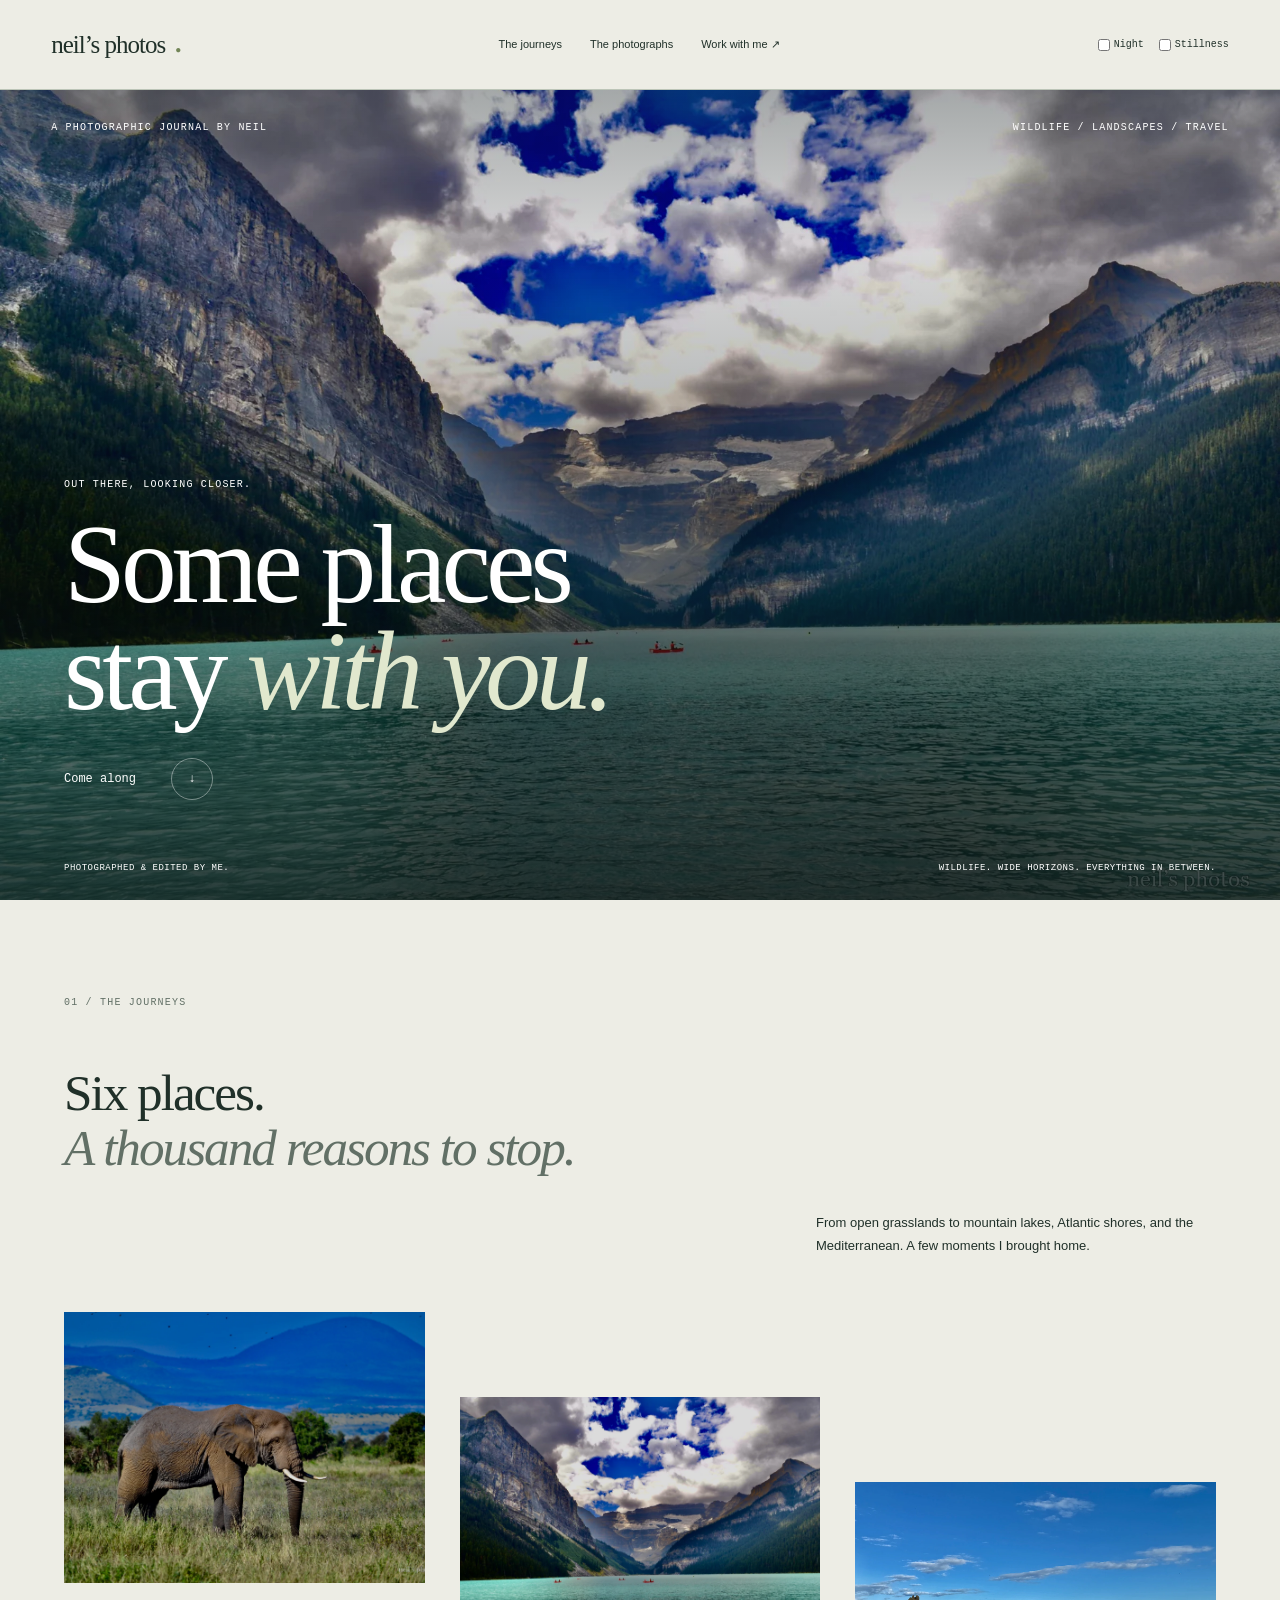
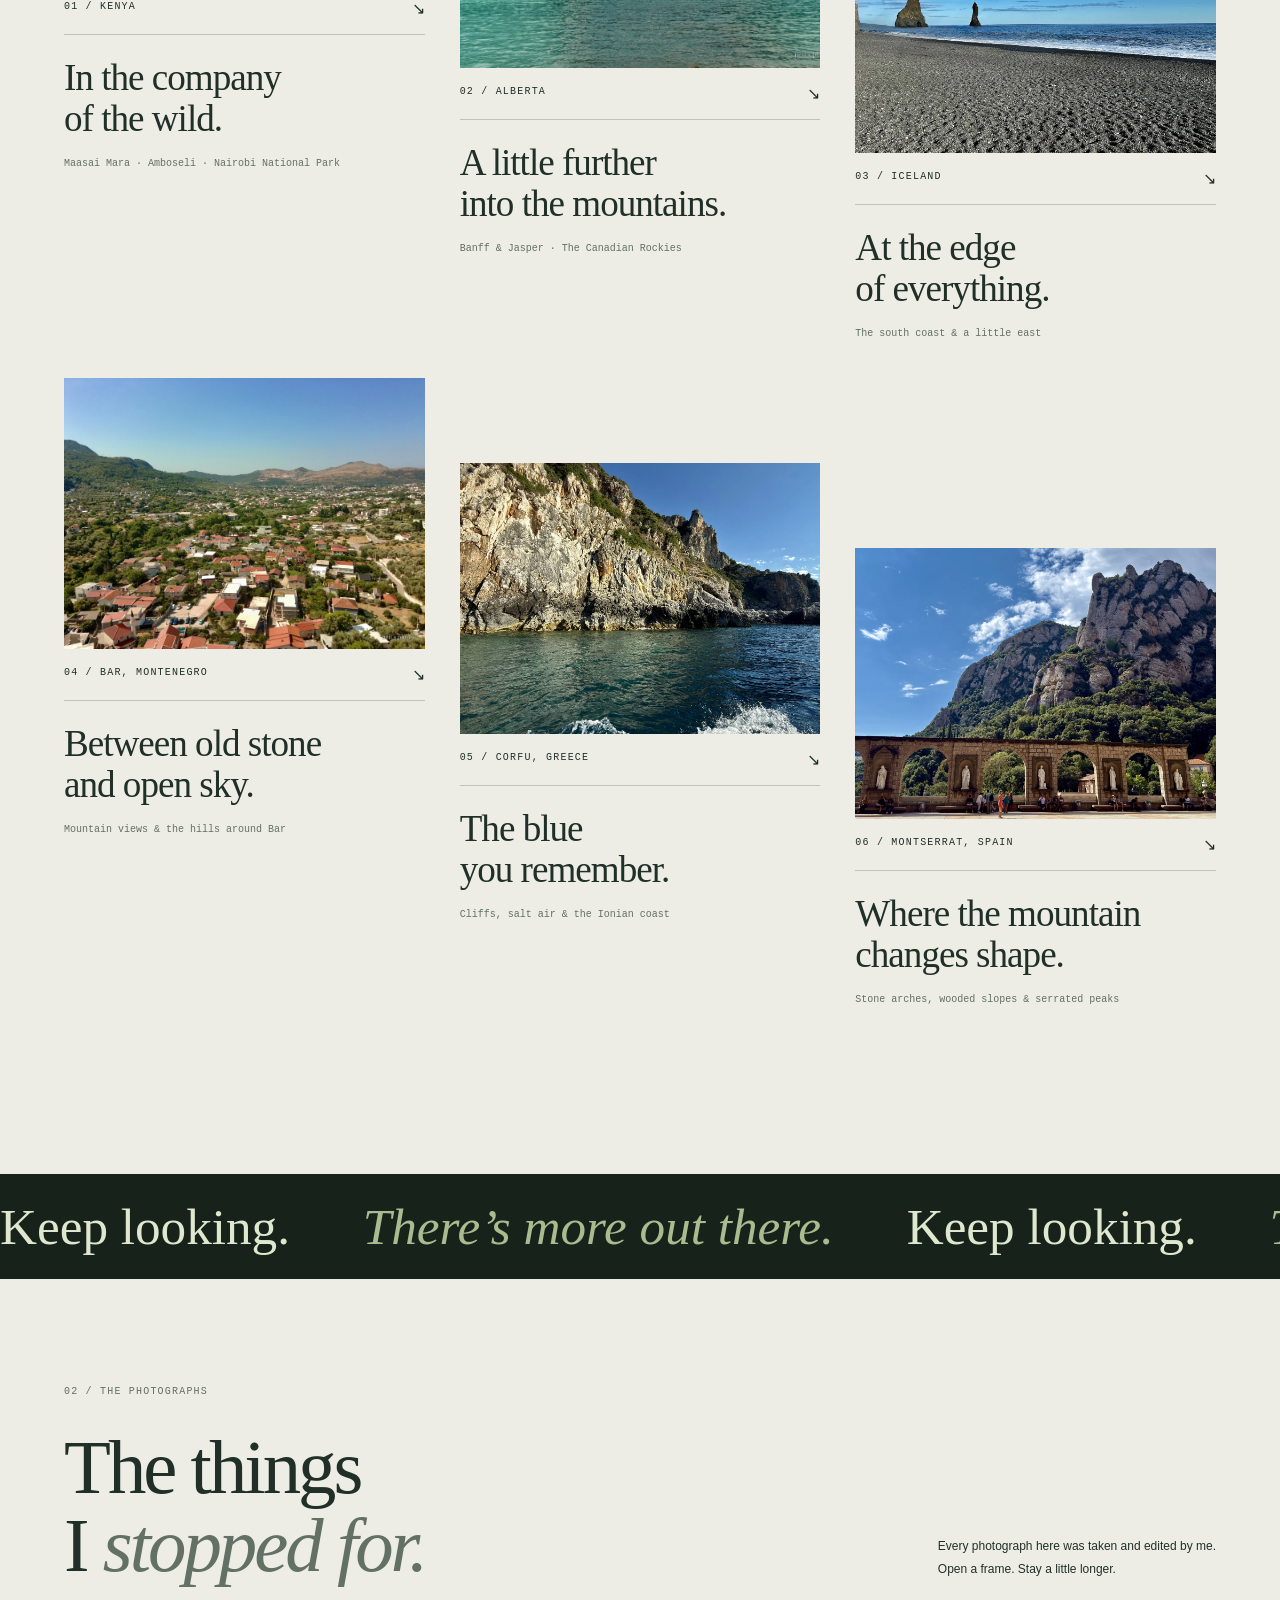
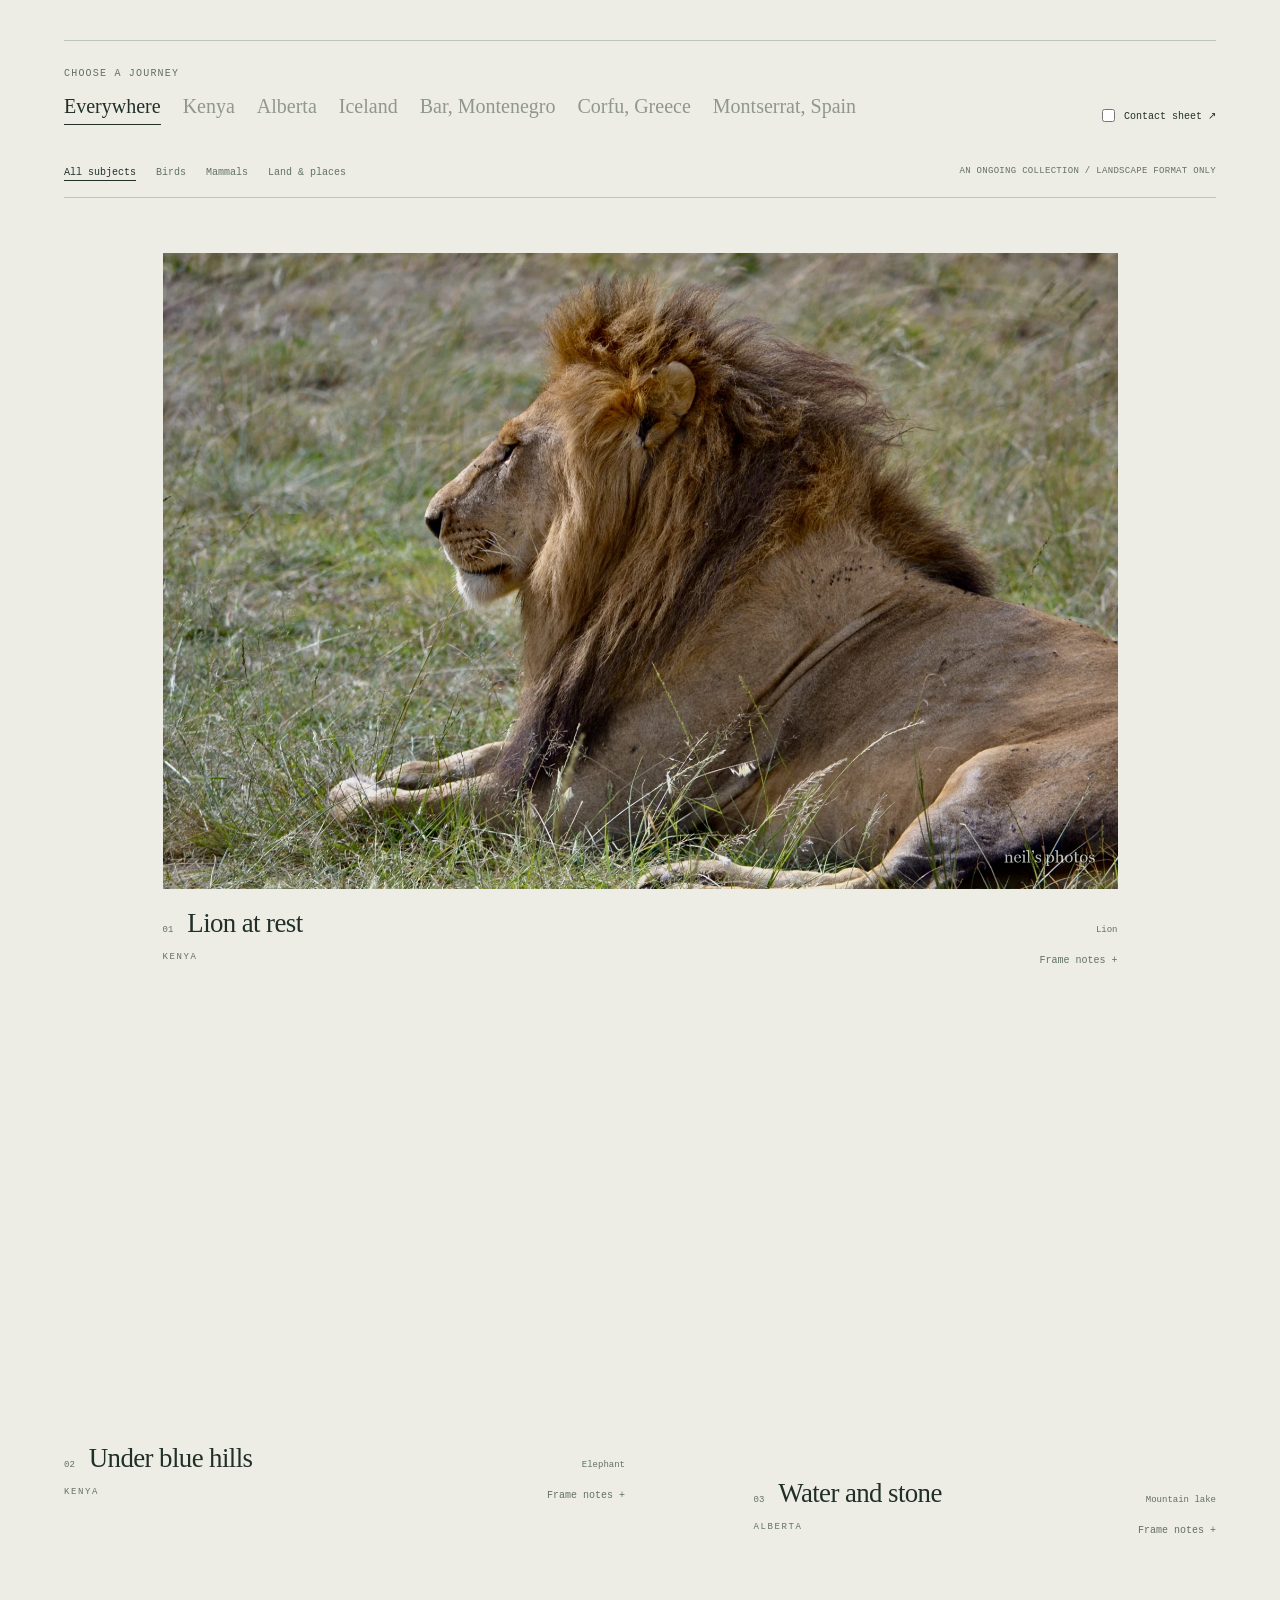
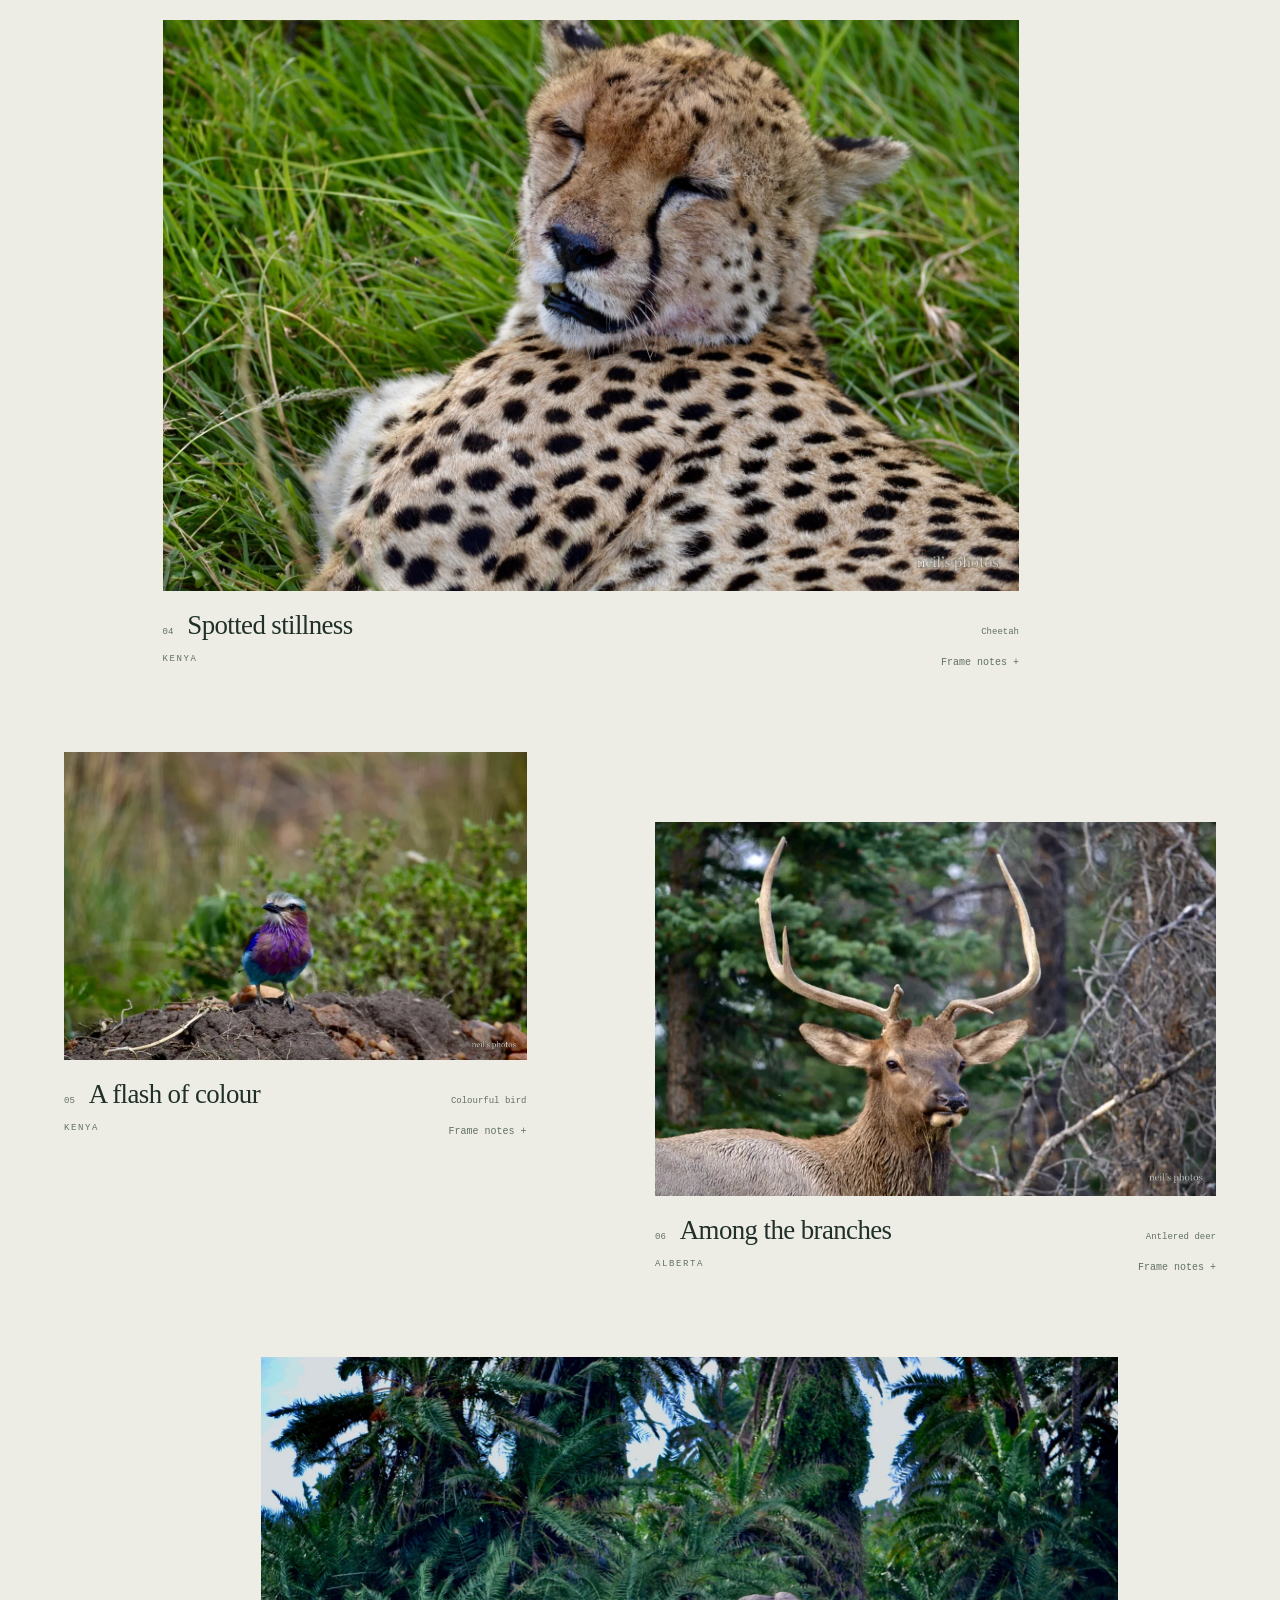
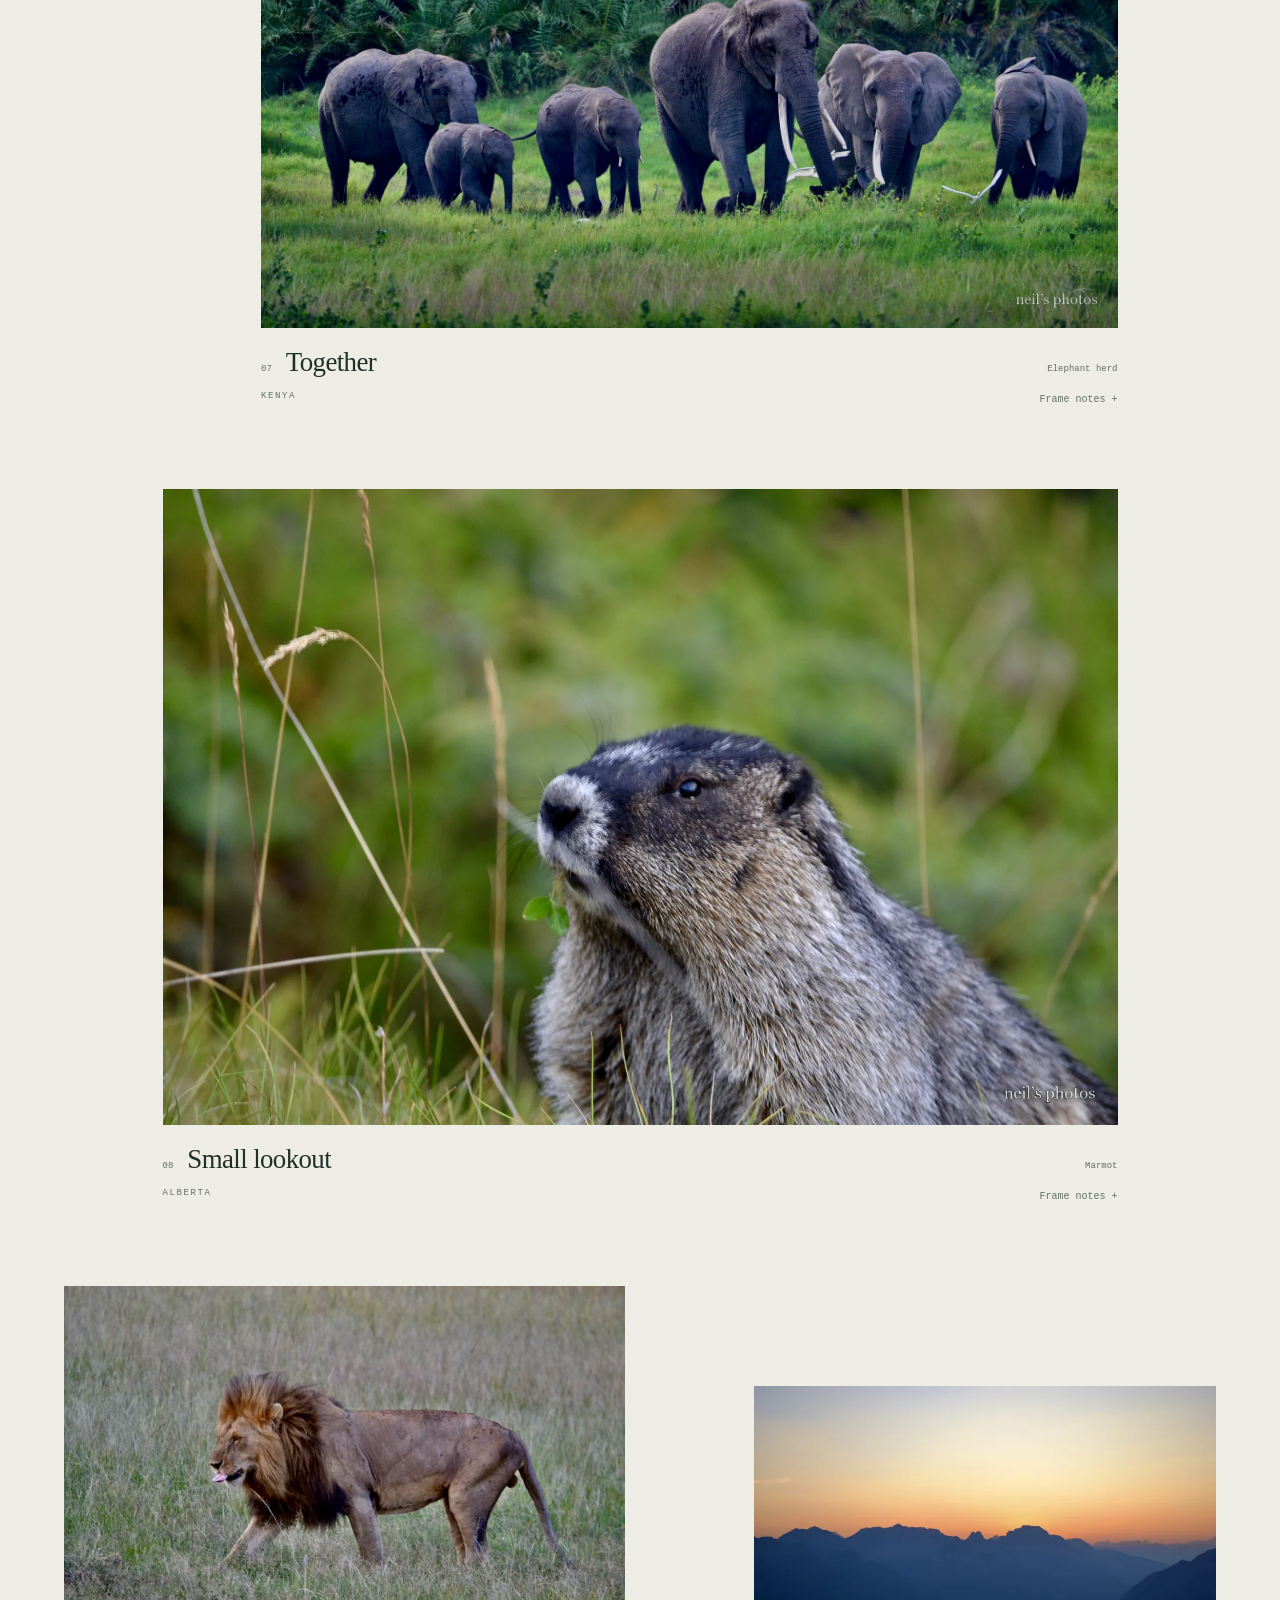
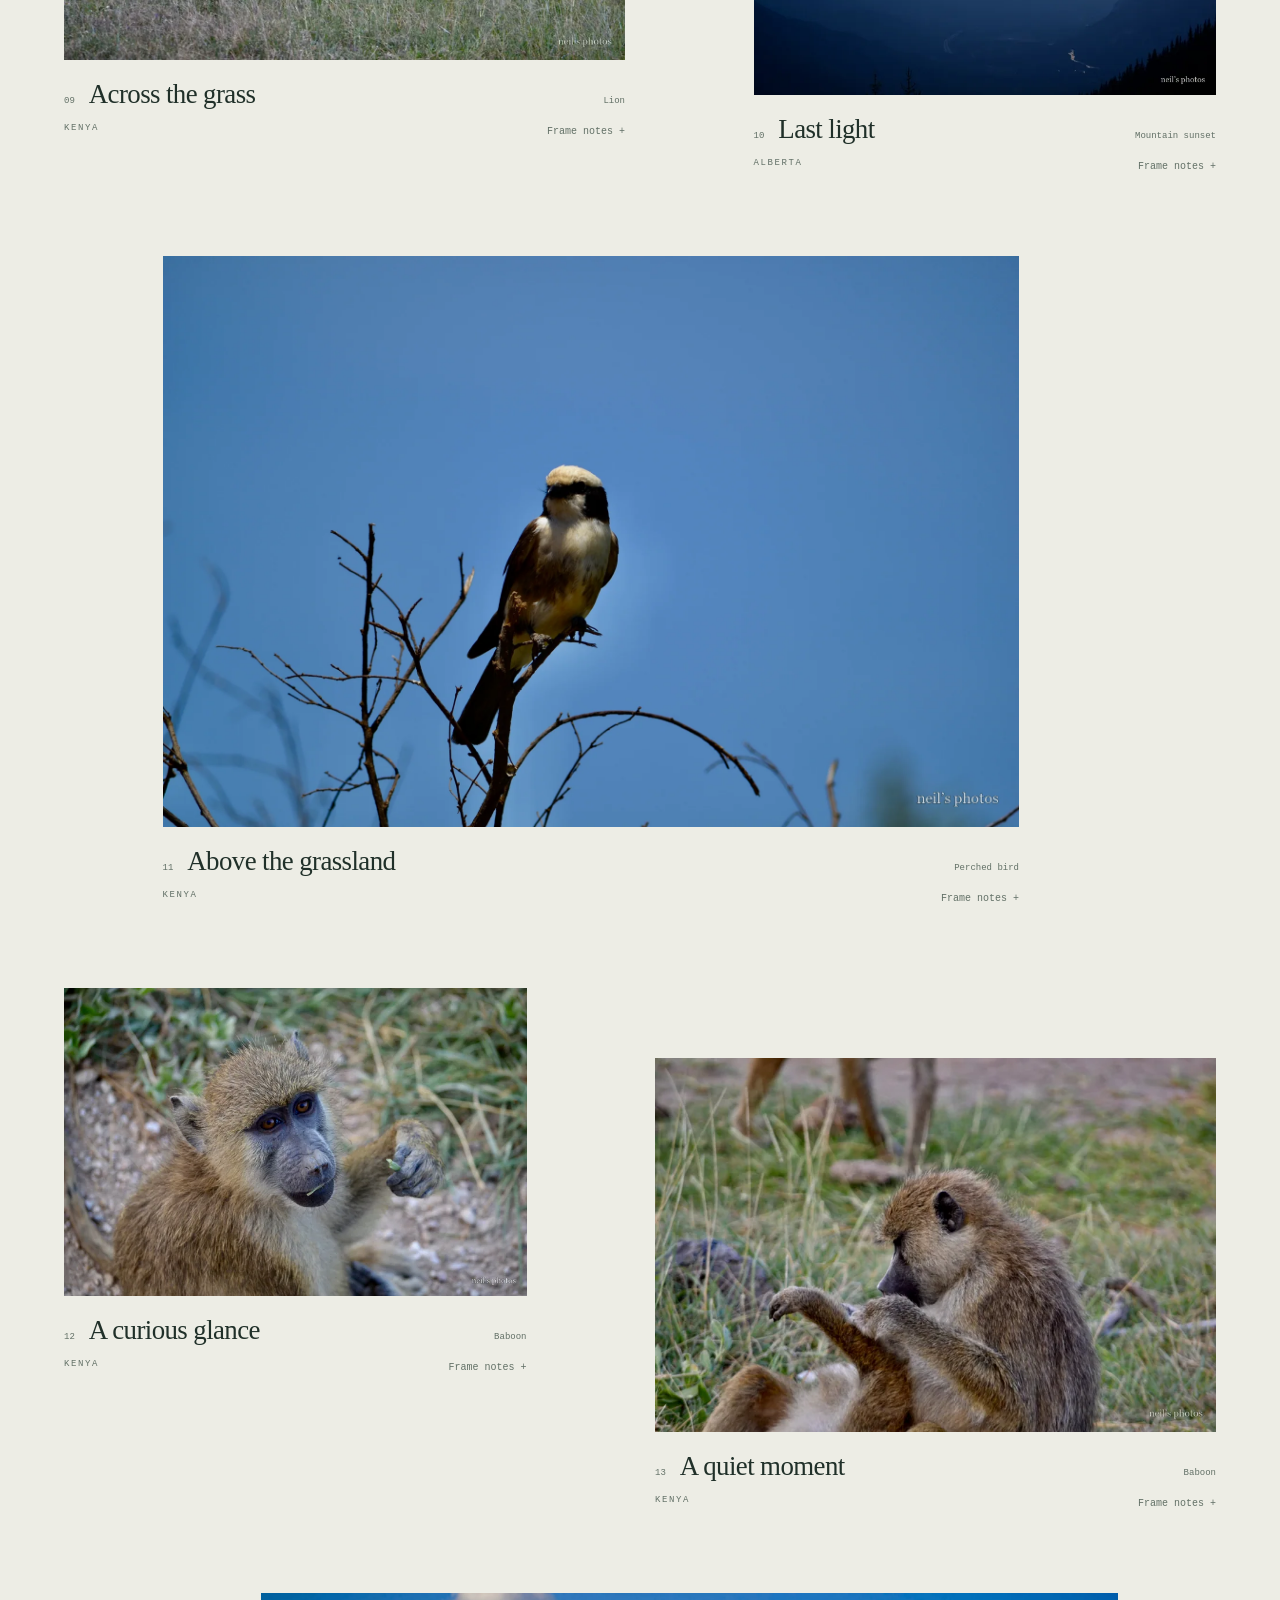
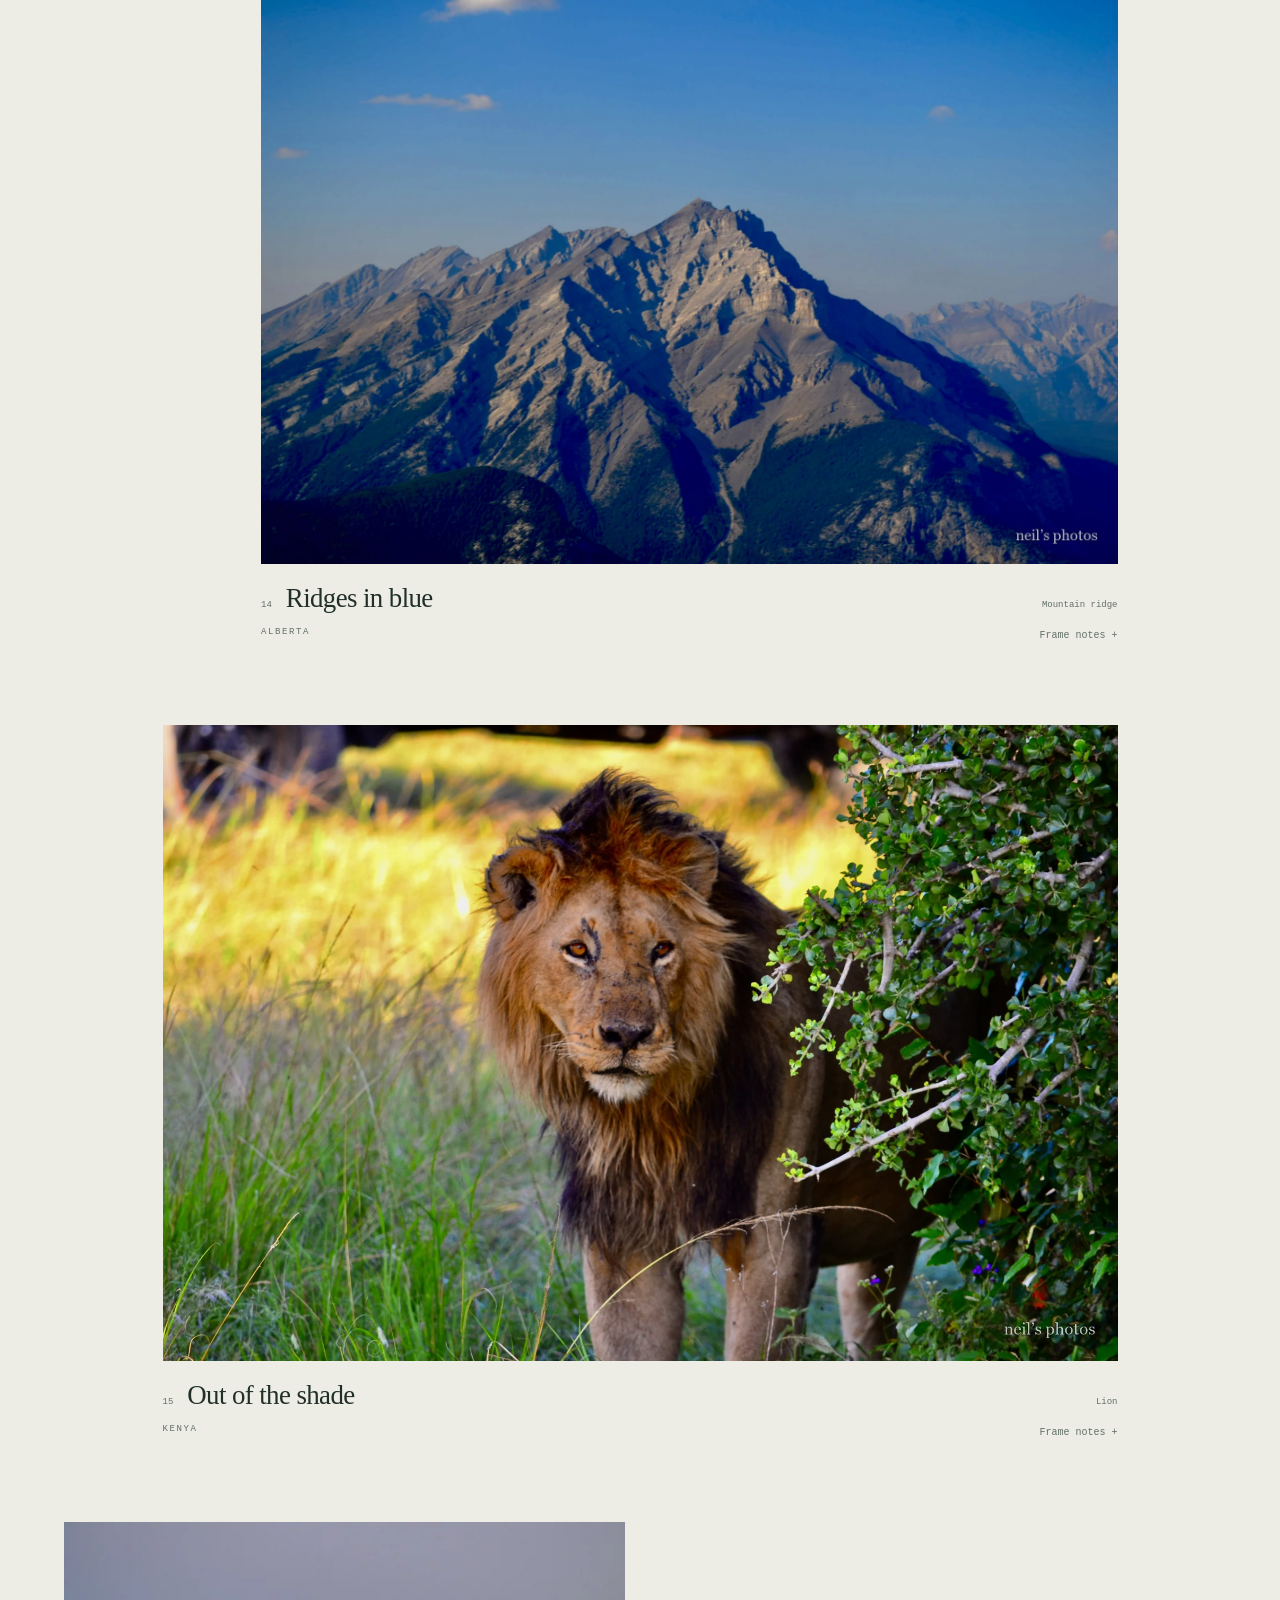
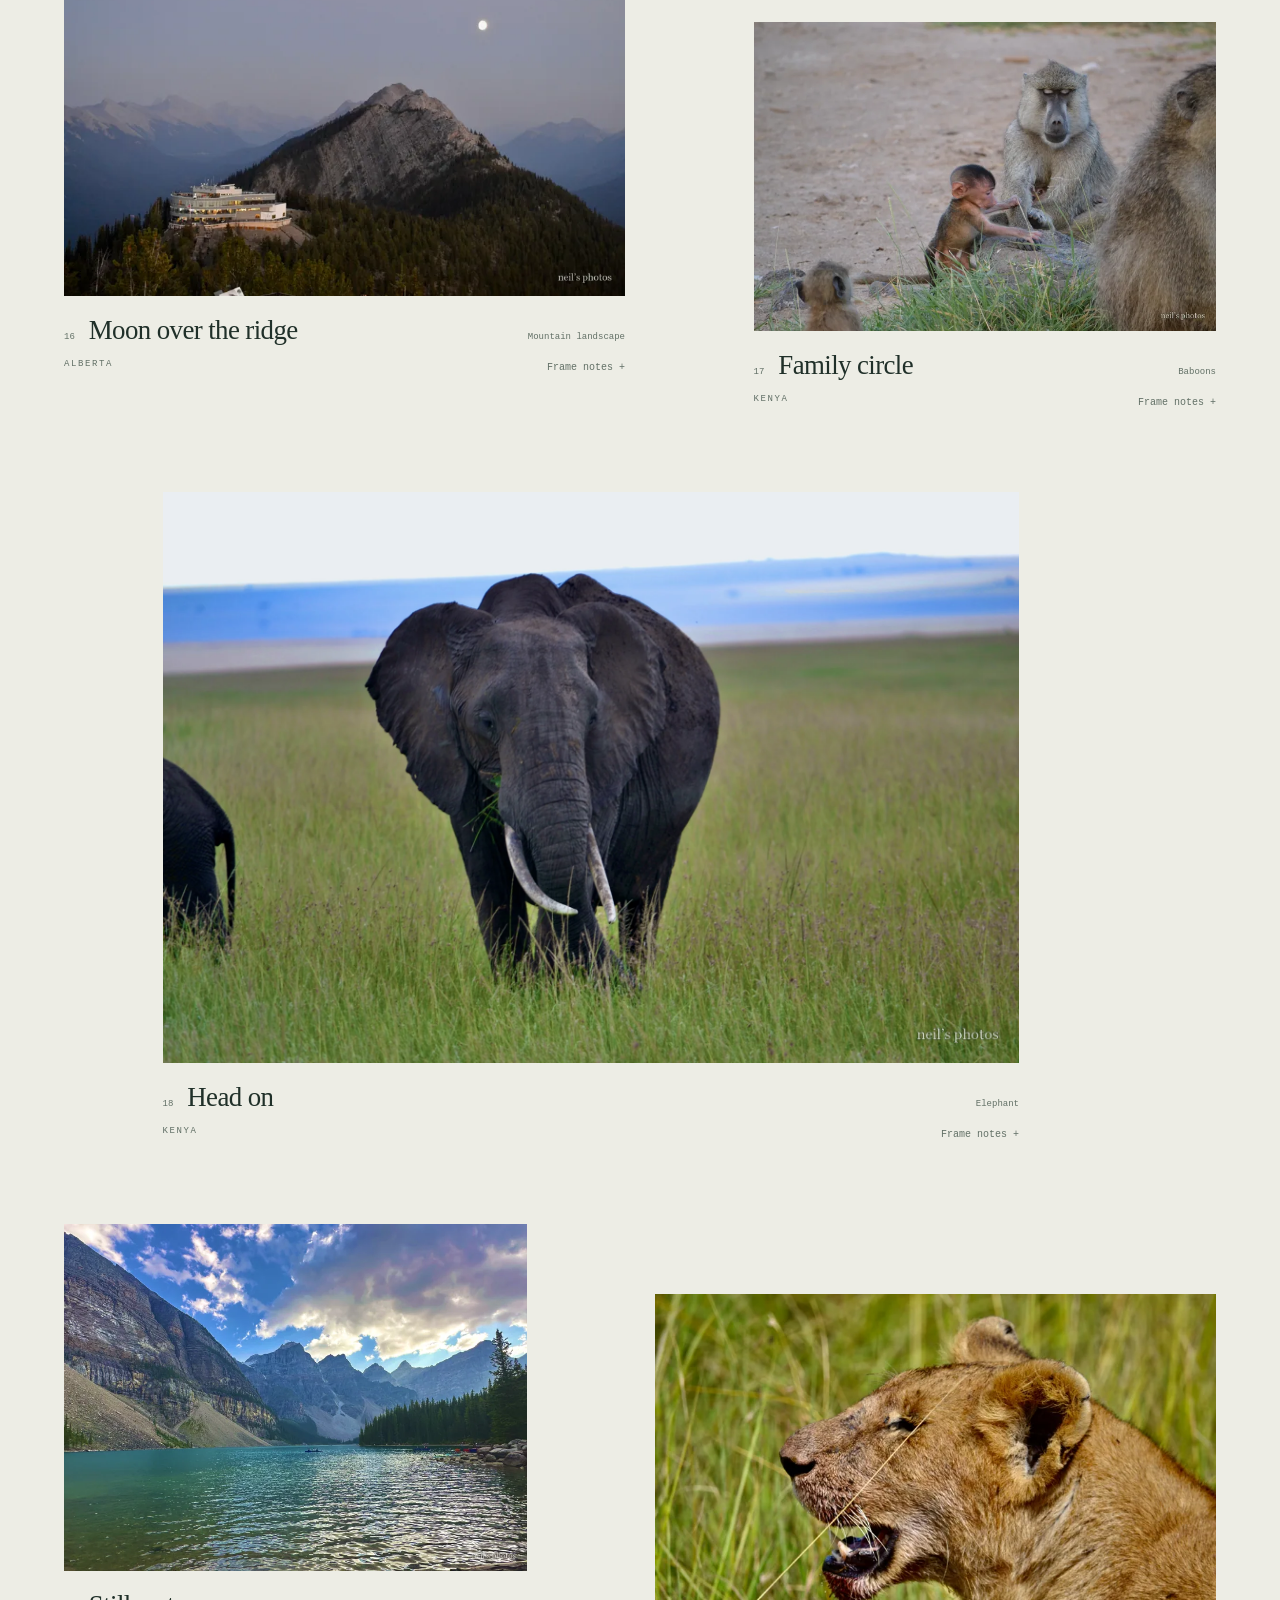
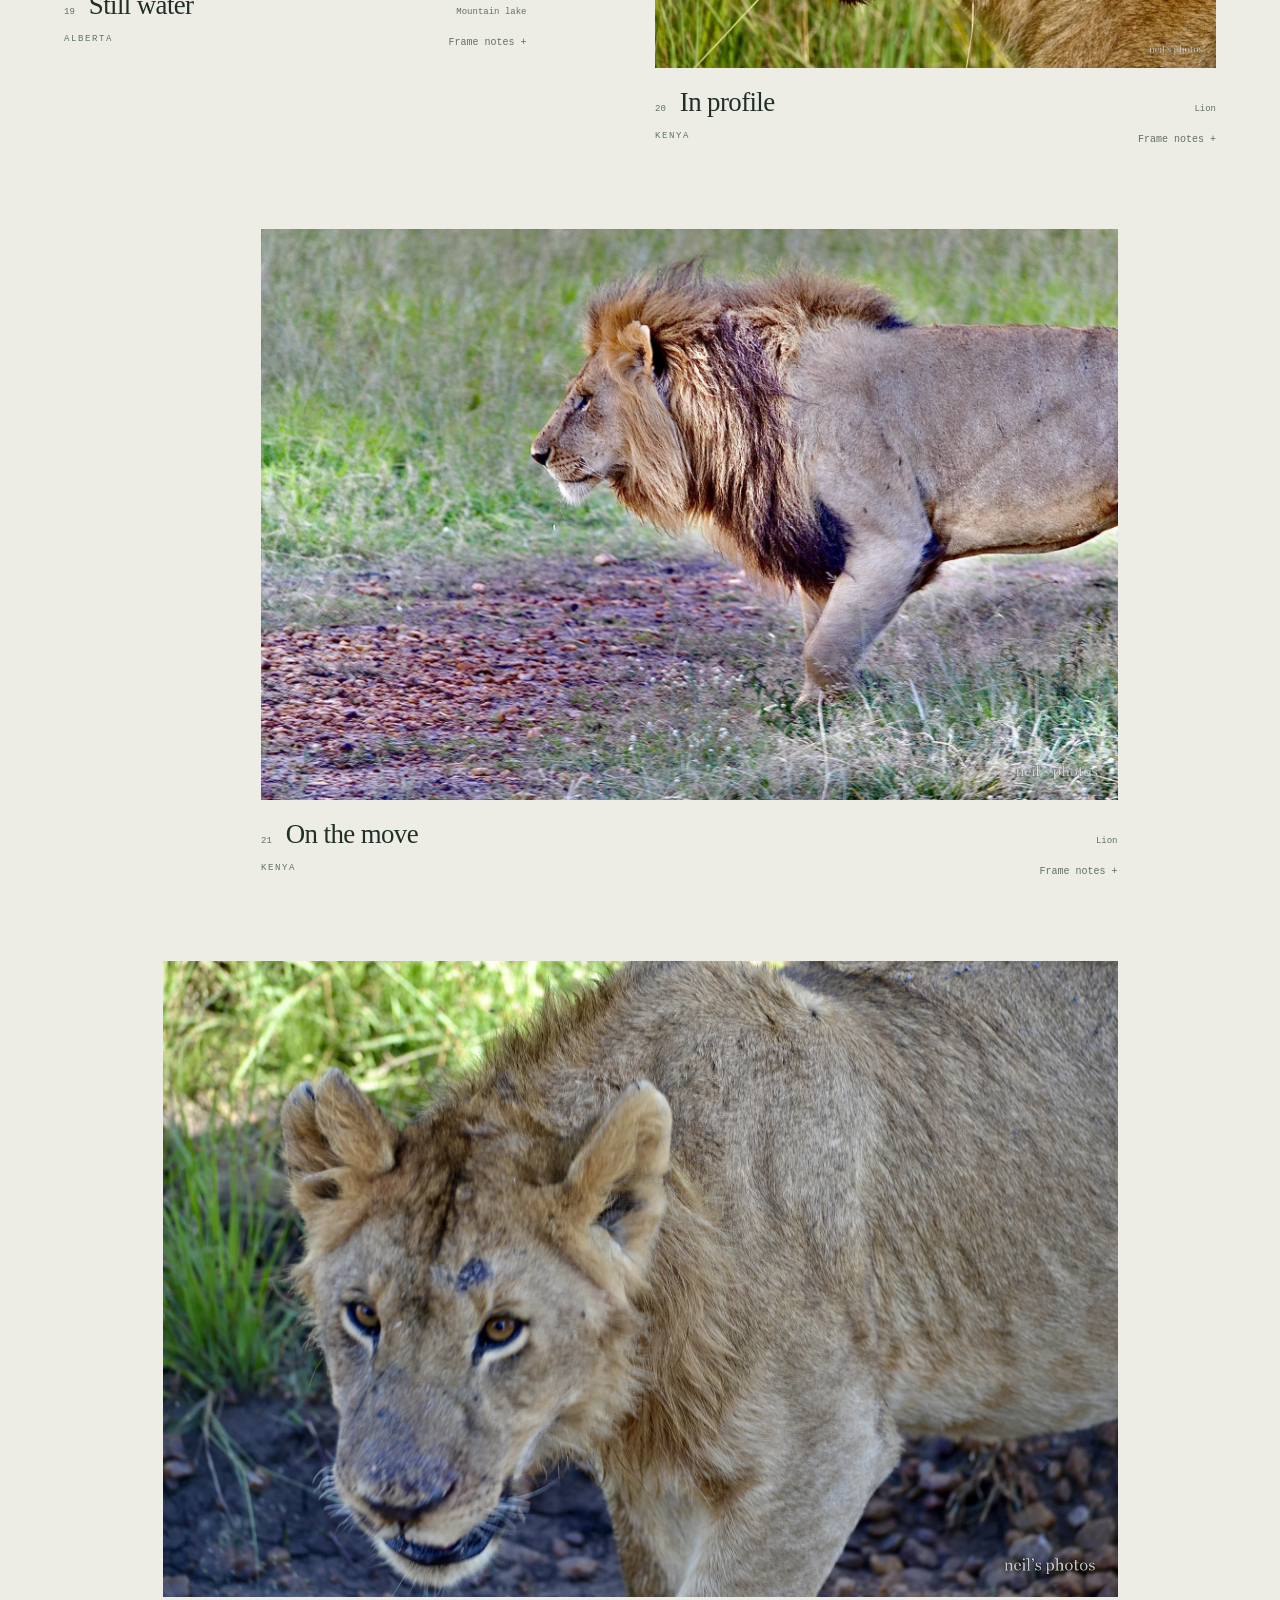
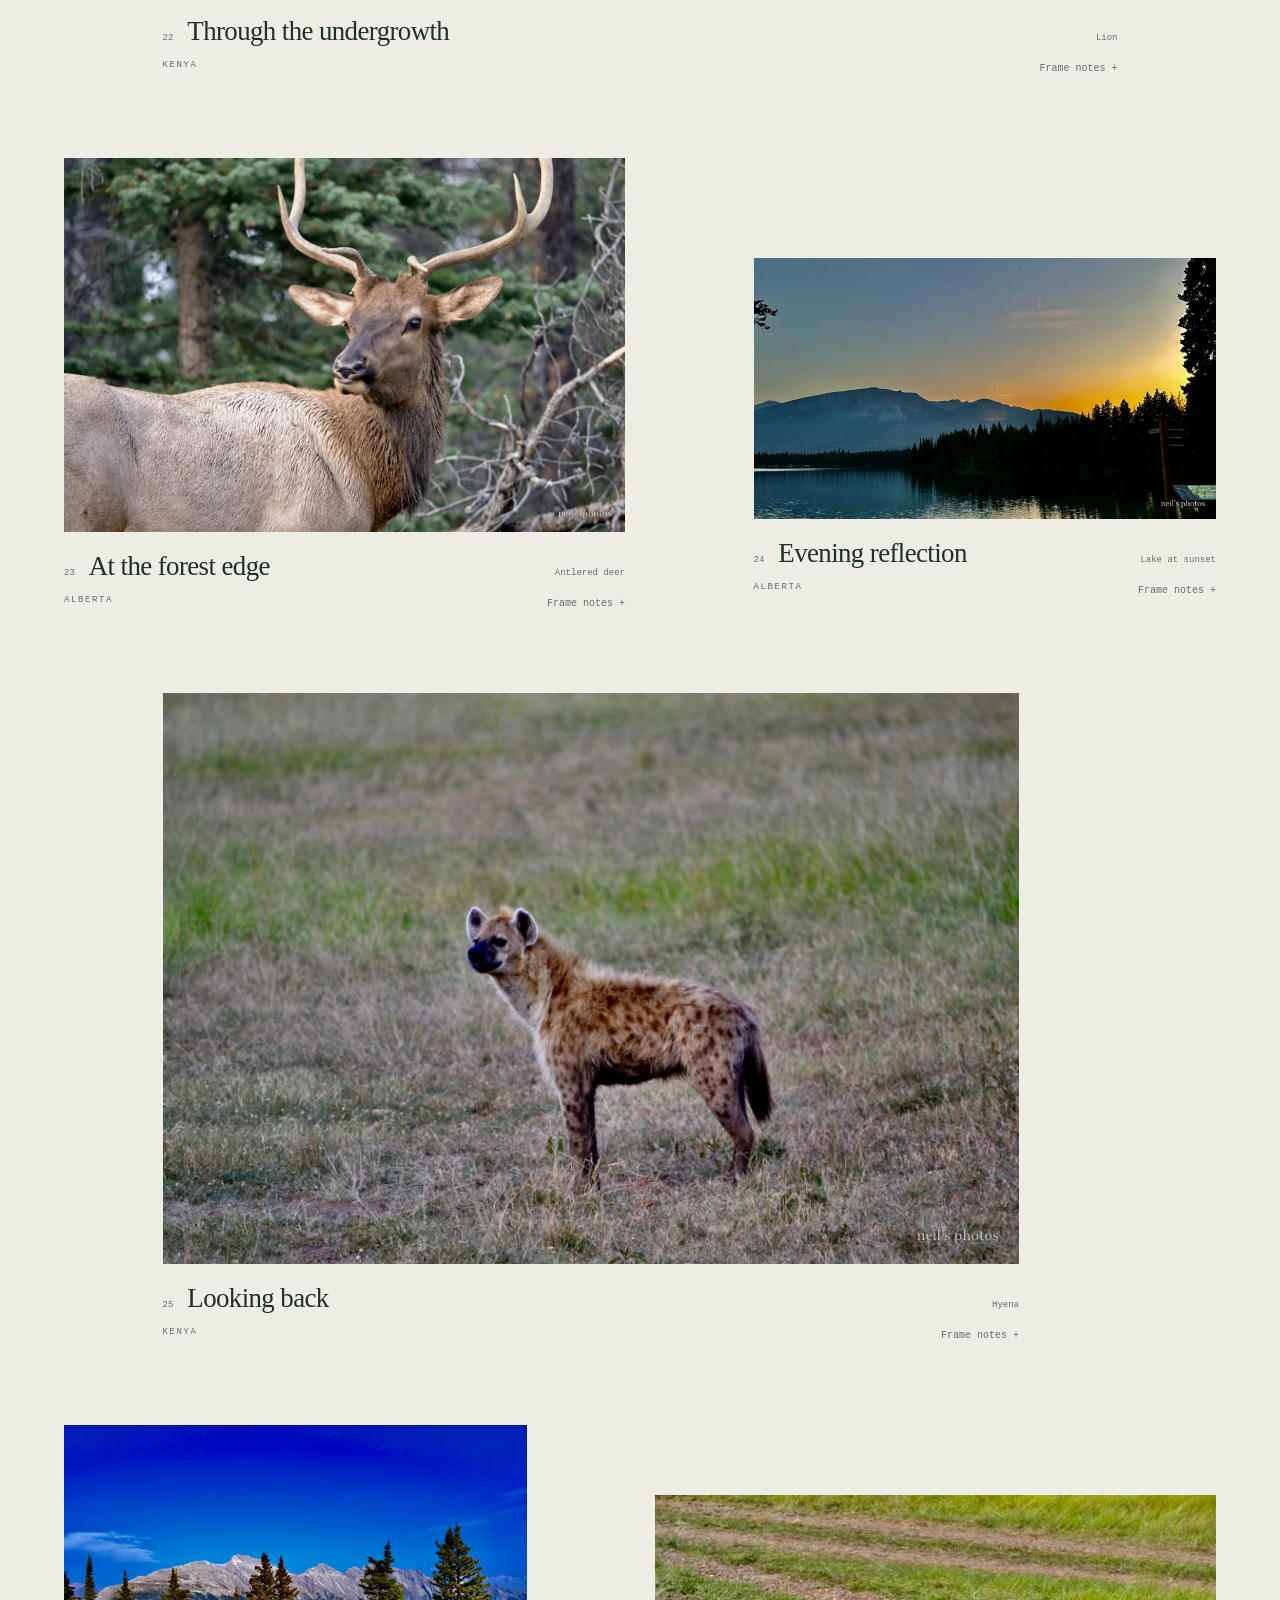
==== commit 62f17a82: "Refresh generated 64-photo gallery with Montserrat" ====
--- a/index.html
+++ b/index.html
@@ -3,7 +3,7 @@
 <head>
 <meta charset="utf-8">
 <meta name="viewport" content="width=device-width, initial-scale=1">
-<meta name="description" content="Wildlife and landscape photographs, taken and edited by Neil. A photographic journal through Kenya, Alberta, Iceland, Montenegro, and Greece. Photo editing inquiries welcome.">
+<meta name="description" content="Wildlife and landscape photographs, taken and edited by Neil. A photographic journal through Kenya, Alberta, Iceland, Montenegro, Greece, and Spain. Photo editing inquiries welcome.">
 <meta name="theme-color" content="#17221b">
 <title>Neil’s Photos — Out there, looking closer.</title>
 <link rel="stylesheet" href="styles.css">
@@ -20,81 +20,86 @@
 <div class="opening-bottom mono"><span>Photographed &amp; edited by me.</span><span>Wildlife. Wide horizons. Everything in between.</span></div>
 </section>
 <section class="journeys section-pad" id="places" aria-labelledby="places-title">
-<div class="section-heading"><p class="mono section-kicker">01 / The journeys</p><h2 id="places-title">Five places.<br><em>A thousand reasons to stop.</em></h2><p>From open grasslands to mountain lakes, Atlantic shores, and the Mediterranean. A few moments I brought home.</p></div>
+<div class="section-heading"><p class="mono section-kicker">01 / The journeys</p><h2 id="places-title">Six places.<br><em>A thousand reasons to stop.</em></h2><p>From open grasslands to mountain lakes, Atlantic shores, and the Mediterranean. A few moments I brought home.</p></div>
 <div class="chapter-strip" aria-label="Browse the journeys">
 <a class="chapter chapter-kenya" href="#kenya-frames"><div class="chapter-image"><img src="assets/photos/neil-30.webp" alt="Elephant crossing open grassland with blue hills beyond" loading="lazy"></div><div class="chapter-caption"><span class="mono">01 / Kenya</span><span aria-hidden="true">↘</span></div><h3>In the company<br>of the wild.</h3><p>Maasai Mara · Amboseli · Nairobi National Park</p></a>
 <a class="chapter chapter-alberta" href="#alberta-frames"><div class="chapter-image"><img src="assets/photos/neil-07.webp" alt="Turquoise lake surrounded by mountains in Alberta" loading="lazy"></div><div class="chapter-caption"><span class="mono">02 / Alberta</span><span aria-hidden="true">↘</span></div><h3>A little further<br>into the mountains.</h3><p>Banff &amp; Jasper · The Canadian Rockies</p></a>
 <a class="chapter chapter-iceland" href="#iceland-frames"><div class="chapter-image"><img src="assets/photos/iceland-07.webp" alt="Black sand beach and sea stacks in Iceland" loading="lazy"></div><div class="chapter-caption"><span class="mono">03 / Iceland</span><span aria-hidden="true">↘</span></div><h3>At the edge<br>of everything.</h3><p>The south coast &amp; a little east</p></a>
 <a class="chapter chapter-montenegro" href="#montenegro-frames"><div class="chapter-image"><img src="assets/photos/travel-36.webp" alt="Town roofs beneath the mountains around Bar, Montenegro" loading="lazy"></div><div class="chapter-caption"><span class="mono">04 / Bar, Montenegro</span><span aria-hidden="true">↘</span></div><h3>Between old stone<br>and open sky.</h3><p>Mountain views &amp; the hills around Bar</p></a>
 <a class="chapter chapter-corfu" href="#corfu-frames"><div class="chapter-image"><img src="assets/photos/travel-08.webp" alt="Rocky cliffs meeting deep blue water in Corfu" loading="lazy"></div><div class="chapter-caption"><span class="mono">05 / Corfu, Greece</span><span aria-hidden="true">↘</span></div><h3>The blue<br>you remember.</h3><p>Cliffs, salt air &amp; the Ionian coast</p></a>
+<a class="chapter chapter-montserrat" href="#montserrat-frames"><div class="chapter-image"><img src="assets/photos/montserrat-12.webp" alt="Stone arches beneath the rocky peaks of Montserrat" loading="lazy"></div><div class="chapter-caption"><span class="mono">06 / Montserrat, Spain</span><span aria-hidden="true">↘</span></div><h3>Where the mountain<br>changes shape.</h3><p>Stone arches, wooded slopes &amp; serrated peaks</p></a>
 </div>
 </section>
 <div class="interlude" aria-hidden="true"><div>Keep looking. <i>There’s more out there.</i> Keep looking. <i>There’s more out there.</i>&nbsp;</div></div>
-<section class="gallery section-pad" id="work" aria-labelledby="work-title"><span class="route-anchor" id="kenya-frames" aria-hidden="true"></span><span class="route-anchor" id="alberta-frames" aria-hidden="true"></span><span class="route-anchor" id="iceland-frames" aria-hidden="true"></span><span class="route-anchor" id="montenegro-frames" aria-hidden="true"></span><span class="route-anchor" id="corfu-frames" aria-hidden="true"></span>
+<section class="gallery section-pad" id="work" aria-labelledby="work-title"><span class="route-anchor" id="kenya-frames" aria-hidden="true"></span><span class="route-anchor" id="alberta-frames" aria-hidden="true"></span><span class="route-anchor" id="iceland-frames" aria-hidden="true"></span><span class="route-anchor" id="montenegro-frames" aria-hidden="true"></span><span class="route-anchor" id="corfu-frames" aria-hidden="true"></span><span class="route-anchor" id="montserrat-frames" aria-hidden="true"></span>
 <div class="gallery-heading"><div><p class="mono section-kicker">02 / The photographs</p><h2 id="work-title">The things<br>I <em>stopped for.</em></h2></div><p>Every photograph here was taken and edited by me.<br>Open a frame. Stay a little longer.</p></div>
-<div class="controls" id="location-filters"><nav class="location-filters" aria-label="Choose a journey"><p class="mono">Choose a journey</p><a href="#work">Everywhere</a><a href="#kenya-frames">Kenya</a><a href="#alberta-frames">Alberta</a><a href="#iceland-frames">Iceland</a><a href="#montenegro-frames">Bar, Montenegro</a><a href="#corfu-frames">Corfu, Greece</a></nav><label class="sheet-control"><input type="checkbox" id="contact-sheet"> Contact sheet ↗</label></div>
+<div class="controls" id="location-filters"><nav class="location-filters" aria-label="Choose a journey"><p class="mono">Choose a journey</p><a href="#work">Everywhere</a><a href="#kenya-frames">Kenya</a><a href="#alberta-frames">Alberta</a><a href="#iceland-frames">Iceland</a><a href="#montenegro-frames">Bar, Montenegro</a><a href="#corfu-frames">Corfu, Greece</a><a href="#montserrat-frames">Montserrat, Spain</a></nav><label class="sheet-control"><input type="checkbox" id="contact-sheet"> Contact sheet ↗</label></div>
 <div class="secondary-controls"><fieldset class="filters"><legend class="sr-only">Filter by subject</legend><label><input type="radio" name="category" value="all" checked><span>All subjects</span></label><label><input type="radio" name="category" value="birds"><span>Birds</span></label><label><input type="radio" name="category" value="mammals"><span>Mammals</span></label><label><input type="radio" name="category" value="landscapes"><span>Land &amp; places</span></label></fieldset><span class="mono archive-note">An ongoing collection / Landscape format only</span></div>
 <div class="collection">
-<article class="encounter" data-category="mammals" data-location="kenya"><button class="image-open" popovertarget="view-1" aria-label="Enlarge Lion photograph"><img src="assets/photos/neil-01.webp" srcset="assets/photos/neil-01-small.webp 800w, assets/photos/neil-01.webp 1800w" sizes="auto, (max-width: 700px) 92vw, 92vw" alt="Lion: lion at rest" width="1800" height="1200" loading="eager" decoding="async"></button><div class="frame-label"><span>01</span><h2>Lion at rest</h2><span>Lion</span></div><div class="photo-notes"><span class="place">Kenya</span><details><summary>Frame notes +</summary><dl><dt>Shutter</dt><dd>1/500 s</dd><dt>Aperture</dt><dd>f/5.6</dd><dt>ISO</dt><dd>280</dd></dl><p>Photographed &amp; edited by Neil.</p></details></div><div class="photo-viewer" id="view-1" popover><div class="viewer-bar"><span>Lion at rest</span><button popovertarget="view-1" popovertargetaction="hide">Close ×</button></div><img src="assets/photos/neil-01.webp" srcset="assets/photos/neil-01-small.webp 800w, assets/photos/neil-01.webp 1800w" sizes="auto, (max-width: 700px) 92vw, 92vw" alt="Lion: lion at rest" width="1800" height="1200" loading="lazy" decoding="async"><div class="viewer-nav"><span>FRAME 01 / 60</span><span>Photographed &amp; edited by Neil</span><span>Esc to return</span></div></div></article>
-<article class="encounter" data-category="mammals" data-location="kenya"><button class="image-open" popovertarget="view-2" aria-label="Enlarge Elephant photograph"><img src="assets/photos/neil-30.webp" srcset="assets/photos/neil-30-small.webp 800w, assets/photos/neil-30.webp 1800w" sizes="auto, (max-width: 700px) 92vw, 92vw" alt="Elephant: under blue hills" width="1800" height="1200" loading="lazy" decoding="async"></button><div class="frame-label"><span>02</span><h2>Under blue hills</h2><span>Elephant</span></div><div class="photo-notes"><span class="place">Kenya</span><details><summary>Frame notes +</summary><dl><dt>Shutter</dt><dd>1/500 s</dd><dt>Aperture</dt><dd>f/5.6</dd><dt>ISO</dt><dd>110</dd></dl><p>Photographed &amp; edited by Neil.</p></details></div><div class="photo-viewer" id="view-2" popover><div class="viewer-bar"><span>Under blue hills</span><button popovertarget="view-2" popovertargetaction="hide">Close ×</button></div><img src="assets/photos/neil-30.webp" srcset="assets/photos/neil-30-small.webp 800w, assets/photos/neil-30.webp 1800w" sizes="auto, (max-width: 700px) 92vw, 92vw" alt="Elephant: under blue hills" width="1800" height="1200" loading="lazy" decoding="async"><div class="viewer-nav"><span>FRAME 02 / 60</span><span>Photographed &amp; edited by Neil</span><span>Esc to return</span></div></div></article>
-<article class="encounter" data-category="landscapes" data-location="alberta"><button class="image-open" popovertarget="view-3" aria-label="Enlarge Mountain lake photograph"><img src="assets/photos/neil-07.webp" srcset="assets/photos/neil-07-small.webp 800w, assets/photos/neil-07.webp 1800w" sizes="auto, (max-width: 700px) 92vw, 92vw" alt="Mountain lake: water and stone" width="1800" height="1200" loading="lazy" decoding="async"></button><div class="frame-label"><span>03</span><h2>Water and stone</h2><span>Mountain lake</span></div><div class="photo-notes"><span class="place">Alberta</span><details><summary>Frame notes +</summary><dl><dt>Shutter</dt><dd>Not supplied</dd><dt>Aperture</dt><dd>Not supplied</dd><dt>ISO</dt><dd>Not supplied</dd></dl><p>Photographed &amp; edited by Neil.</p></details></div><div class="photo-viewer" id="view-3" popover><div class="viewer-bar"><span>Water and stone</span><button popovertarget="view-3" popovertargetaction="hide">Close ×</button></div><img src="assets/photos/neil-07.webp" srcset="assets/photos/neil-07-small.webp 800w, assets/photos/neil-07.webp 1800w" sizes="auto, (max-width: 700px) 92vw, 92vw" alt="Mountain lake: water and stone" width="1800" height="1200" loading="lazy" decoding="async"><div class="viewer-nav"><span>FRAME 03 / 60</span><span>Photographed &amp; edited by Neil</span><span>Esc to return</span></div></div></article>
-<article class="encounter" data-category="mammals" data-location="kenya"><button class="image-open" popovertarget="view-4" aria-label="Enlarge Cheetah photograph"><img src="assets/photos/neil-18.webp" srcset="assets/photos/neil-18-small.webp 800w, assets/photos/neil-18.webp 1800w" sizes="auto, (max-width: 700px) 92vw, 92vw" alt="Cheetah: spotted stillness" width="1800" height="1200" loading="lazy" decoding="async"></button><div class="frame-label"><span>04</span><h2>Spotted stillness</h2><span>Cheetah</span></div><div class="photo-notes"><span class="place">Kenya</span><details><summary>Frame notes +</summary><dl><dt>Shutter</dt><dd>1/500 s</dd><dt>Aperture</dt><dd>f/5.3</dd><dt>ISO</dt><dd>400</dd></dl><p>Photographed &amp; edited by Neil.</p></details></div><div class="photo-viewer" id="view-4" popover><div class="viewer-bar"><span>Spotted stillness</span><button popovertarget="view-4" popovertargetaction="hide">Close ×</button></div><img src="assets/photos/neil-18.webp" srcset="assets/photos/neil-18-small.webp 800w, assets/photos/neil-18.webp 1800w" sizes="auto, (max-width: 700px) 92vw, 92vw" alt="Cheetah: spotted stillness" width="1800" height="1200" loading="lazy" decoding="async"><div class="viewer-nav"><span>FRAME 04 / 60</span><span>Photographed &amp; edited by Neil</span><span>Esc to return</span></div></div></article>
-<article class="encounter" data-category="birds" data-location="kenya"><button class="image-open" popovertarget="view-5" aria-label="Enlarge Colourful bird photograph"><img src="assets/photos/neil-21.webp" srcset="assets/photos/neil-21-small.webp 800w, assets/photos/neil-21.webp 1800w" sizes="auto, (max-width: 700px) 92vw, 92vw" alt="Colourful bird: a flash of colour" width="1800" height="1200" loading="lazy" decoding="async"></button><div class="frame-label"><span>05</span><h2>A flash of colour</h2><span>Colourful bird</span></div><div class="photo-notes"><span class="place">Kenya</span><details><summary>Frame notes +</summary><dl><dt>Shutter</dt><dd>1/500 s</dd><dt>Aperture</dt><dd>f/5.6</dd><dt>ISO</dt><dd>250</dd></dl><p>Photographed &amp; edited by Neil.</p></details></div><div class="photo-viewer" id="view-5" popover><div class="viewer-bar"><span>A flash of colour</span><button popovertarget="view-5" popovertargetaction="hide">Close ×</button></div><img src="assets/photos/neil-21.webp" srcset="assets/photos/neil-21-small.webp 800w, assets/photos/neil-21.webp 1800w" sizes="auto, (max-width: 700px) 92vw, 92vw" alt="Colourful bird: a flash of colour" width="1800" height="1200" loading="lazy" decoding="async"><div class="viewer-nav"><span>FRAME 05 / 60</span><span>Photographed &amp; edited by Neil</span><span>Esc to return</span></div></div></article>
-<article class="encounter" data-category="mammals" data-location="alberta"><button class="image-open" popovertarget="view-6" aria-label="Enlarge Antlered deer photograph"><img src="assets/photos/neil-04.webp" srcset="assets/photos/neil-04-small.webp 800w, assets/photos/neil-04.webp 1800w" sizes="auto, (max-width: 700px) 92vw, 92vw" alt="Antlered deer: among the branches" width="1800" height="1200" loading="lazy" decoding="async"></button><div class="frame-label"><span>06</span><h2>Among the branches</h2><span>Antlered deer</span></div><div class="photo-notes"><span class="place">Alberta</span><details><summary>Frame notes +</summary><dl><dt>Shutter</dt><dd>Not supplied</dd><dt>Aperture</dt><dd>Not supplied</dd><dt>ISO</dt><dd>Not supplied</dd></dl><p>Photographed &amp; edited by Neil.</p></details></div><div class="photo-viewer" id="view-6" popover><div class="viewer-bar"><span>Among the branches</span><button popovertarget="view-6" popovertargetaction="hide">Close ×</button></div><img src="assets/photos/neil-04.webp" srcset="assets/photos/neil-04-small.webp 800w, assets/photos/neil-04.webp 1800w" sizes="auto, (max-width: 700px) 92vw, 92vw" alt="Antlered deer: among the branches" width="1800" height="1200" loading="lazy" decoding="async"><div class="viewer-nav"><span>FRAME 06 / 60</span><span>Photographed &amp; edited by Neil</span><span>Esc to return</span></div></div></article>
-<article class="encounter" data-category="mammals" data-location="kenya"><button class="image-open" popovertarget="view-7" aria-label="Enlarge Elephant herd photograph"><img src="assets/photos/neil-37.webp" srcset="assets/photos/neil-37-small.webp 800w, assets/photos/neil-37.webp 1800w" sizes="auto, (max-width: 700px) 92vw, 92vw" alt="Elephant herd: together" width="1800" height="1200" loading="lazy" decoding="async"></button><div class="frame-label"><span>07</span><h2>Together</h2><span>Elephant herd</span></div><div class="photo-notes"><span class="place">Kenya</span><details><summary>Frame notes +</summary><dl><dt>Shutter</dt><dd>1/500 s</dd><dt>Aperture</dt><dd>f/5.6</dd><dt>ISO</dt><dd>320</dd></dl><p>Photographed &amp; edited by Neil.</p></details></div><div class="photo-viewer" id="view-7" popover><div class="viewer-bar"><span>Together</span><button popovertarget="view-7" popovertargetaction="hide">Close ×</button></div><img src="assets/photos/neil-37.webp" srcset="assets/photos/neil-37-small.webp 800w, assets/photos/neil-37.webp 1800w" sizes="auto, (max-width: 700px) 92vw, 92vw" alt="Elephant herd: together" width="1800" height="1200" loading="lazy" decoding="async"><div class="viewer-nav"><span>FRAME 07 / 60</span><span>Photographed &amp; edited by Neil</span><span>Esc to return</span></div></div></article>
-<article class="encounter" data-category="mammals" data-location="alberta"><button class="image-open" popovertarget="view-8" aria-label="Enlarge Marmot photograph"><img src="assets/photos/neil-31.webp" srcset="assets/photos/neil-31-small.webp 800w, assets/photos/neil-31.webp 1800w" sizes="auto, (max-width: 700px) 92vw, 92vw" alt="Marmot: small lookout" width="1800" height="1200" loading="lazy" decoding="async"></button><div class="frame-label"><span>08</span><h2>Small lookout</h2><span>Marmot</span></div><div class="photo-notes"><span class="place">Alberta</span><details><summary>Frame notes +</summary><dl><dt>Shutter</dt><dd>Not supplied</dd><dt>Aperture</dt><dd>Not supplied</dd><dt>ISO</dt><dd>Not supplied</dd></dl><p>Photographed &amp; edited by Neil.</p></details></div><div class="photo-viewer" id="view-8" popover><div class="viewer-bar"><span>Small lookout</span><button popovertarget="view-8" popovertargetaction="hide">Close ×</button></div><img src="assets/photos/neil-31.webp" srcset="assets/photos/neil-31-small.webp 800w, assets/photos/neil-31.webp 1800w" sizes="auto, (max-width: 700px) 92vw, 92vw" alt="Marmot: small lookout" width="1800" height="1200" loading="lazy" decoding="async"><div class="viewer-nav"><span>FRAME 08 / 60</span><span>Photographed &amp; edited by Neil</span><span>Esc to return</span></div></div></article>
-<article class="encounter" data-category="mammals" data-location="kenya"><button class="image-open" popovertarget="view-9" aria-label="Enlarge Lion photograph"><img src="assets/photos/neil-02.webp" srcset="assets/photos/neil-02-small.webp 800w, assets/photos/neil-02.webp 1800w" sizes="auto, (max-width: 700px) 92vw, 92vw" alt="Lion: across the grass" width="1800" height="1200" loading="lazy" decoding="async"></button><div class="frame-label"><span>09</span><h2>Across the grass</h2><span>Lion</span></div><div class="photo-notes"><span class="place">Kenya</span><details><summary>Frame notes +</summary><dl><dt>Shutter</dt><dd>1/125 s</dd><dt>Aperture</dt><dd>f/5.6</dd><dt>ISO</dt><dd>1000</dd></dl><p>Photographed &amp; edited by Neil.</p></details></div><div class="photo-viewer" id="view-9" popover><div class="viewer-bar"><span>Across the grass</span><button popovertarget="view-9" popovertargetaction="hide">Close ×</button></div><img src="assets/photos/neil-02.webp" srcset="assets/photos/neil-02-small.webp 800w, assets/photos/neil-02.webp 1800w" sizes="auto, (max-width: 700px) 92vw, 92vw" alt="Lion: across the grass" width="1800" height="1200" loading="lazy" decoding="async"><div class="viewer-nav"><span>FRAME 09 / 60</span><span>Photographed &amp; edited by Neil</span><span>Esc to return</span></div></div></article>
-<article class="encounter" data-category="landscapes" data-location="alberta"><button class="image-open" popovertarget="view-10" aria-label="Enlarge Mountain sunset photograph"><img src="assets/photos/neil-03.webp" srcset="assets/photos/neil-03-small.webp 800w, assets/photos/neil-03.webp 1800w" sizes="auto, (max-width: 700px) 92vw, 92vw" alt="Mountain sunset: last light" width="1800" height="1200" loading="lazy" decoding="async"></button><div class="frame-label"><span>10</span><h2>Last light</h2><span>Mountain sunset</span></div><div class="photo-notes"><span class="place">Alberta</span><details><summary>Frame notes +</summary><dl><dt>Shutter</dt><dd>1/125 s</dd><dt>Aperture</dt><dd>f/5.3</dd><dt>ISO</dt><dd>125</dd></dl><p>Photographed &amp; edited by Neil.</p></details></div><div class="photo-viewer" id="view-10" popover><div class="viewer-bar"><span>Last light</span><button popovertarget="view-10" popovertargetaction="hide">Close ×</button></div><img src="assets/photos/neil-03.webp" srcset="assets/photos/neil-03-small.webp 800w, assets/photos/neil-03.webp 1800w" sizes="auto, (max-width: 700px) 92vw, 92vw" alt="Mountain sunset: last light" width="1800" height="1200" loading="lazy" decoding="async"><div class="viewer-nav"><span>FRAME 10 / 60</span><span>Photographed &amp; edited by Neil</span><span>Esc to return</span></div></div></article>
-<article class="encounter" data-category="birds" data-location="kenya"><button class="image-open" popovertarget="view-11" aria-label="Enlarge Perched bird photograph"><img src="assets/photos/neil-05.webp" srcset="assets/photos/neil-05-small.webp 800w, assets/photos/neil-05.webp 1800w" sizes="auto, (max-width: 700px) 92vw, 92vw" alt="Perched bird: above the grassland" width="1800" height="1200" loading="lazy" decoding="async"></button><div class="frame-label"><span>11</span><h2>Above the grassland</h2><span>Perched bird</span></div><div class="photo-notes"><span class="place">Kenya</span><details><summary>Frame notes +</summary><dl><dt>Shutter</dt><dd>1/640 s</dd><dt>Aperture</dt><dd>f/6.3</dd><dt>ISO</dt><dd>100</dd></dl><p>Photographed &amp; edited by Neil.</p></details></div><div class="photo-viewer" id="view-11" popover><div class="viewer-bar"><span>Above the grassland</span><button popovertarget="view-11" popovertargetaction="hide">Close ×</button></div><img src="assets/photos/neil-05.webp" srcset="assets/photos/neil-05-small.webp 800w, assets/photos/neil-05.webp 1800w" sizes="auto, (max-width: 700px) 92vw, 92vw" alt="Perched bird: above the grassland" width="1800" height="1200" loading="lazy" decoding="async"><div class="viewer-nav"><span>FRAME 11 / 60</span><span>Photographed &amp; edited by Neil</span><span>Esc to return</span></div></div></article>
-<article class="encounter" data-category="mammals" data-location="kenya"><button class="image-open" popovertarget="view-12" aria-label="Enlarge Baboon photograph"><img src="assets/photos/neil-06.webp" srcset="assets/photos/neil-06-small.webp 800w, assets/photos/neil-06.webp 1800w" sizes="auto, (max-width: 700px) 92vw, 92vw" alt="Baboon: a curious glance" width="1800" height="1200" loading="lazy" decoding="async"></button><div class="frame-label"><span>12</span><h2>A curious glance</h2><span>Baboon</span></div><div class="photo-notes"><span class="place">Kenya</span><details><summary>Frame notes +</summary><dl><dt>Shutter</dt><dd>1/60 s</dd><dt>Aperture</dt><dd>f/4.8</dd><dt>ISO</dt><dd>640</dd></dl><p>Photographed &amp; edited by Neil.</p></details></div><div class="photo-viewer" id="view-12" popover><div class="viewer-bar"><span>A curious glance</span><button popovertarget="view-12" popovertargetaction="hide">Close ×</button></div><img src="assets/photos/neil-06.webp" srcset="assets/photos/neil-06-small.webp 800w, assets/photos/neil-06.webp 1800w" sizes="auto, (max-width: 700px) 92vw, 92vw" alt="Baboon: a curious glance" width="1800" height="1200" loading="lazy" decoding="async"><div class="viewer-nav"><span>FRAME 12 / 60</span><span>Photographed &amp; edited by Neil</span><span>Esc to return</span></div></div></article>
-<article class="encounter" data-category="mammals" data-location="kenya"><button class="image-open" popovertarget="view-13" aria-label="Enlarge Baboon photograph"><img src="assets/photos/neil-08.webp" srcset="assets/photos/neil-08-small.webp 800w, assets/photos/neil-08.webp 1800w" sizes="auto, (max-width: 700px) 92vw, 92vw" alt="Baboon: a quiet moment" width="1800" height="1200" loading="lazy" decoding="async"></button><div class="frame-label"><span>13</span><h2>A quiet moment</h2><span>Baboon</span></div><div class="photo-notes"><span class="place">Kenya</span><details><summary>Frame notes +</summary><dl><dt>Shutter</dt><dd>1/125 s</dd><dt>Aperture</dt><dd>f/5.6</dd><dt>ISO</dt><dd>900</dd></dl><p>Photographed &amp; edited by Neil.</p></details></div><div class="photo-viewer" id="view-13" popover><div class="viewer-bar"><span>A quiet moment</span><button popovertarget="view-13" popovertargetaction="hide">Close ×</button></div><img src="assets/photos/neil-08.webp" srcset="assets/photos/neil-08-small.webp 800w, assets/photos/neil-08.webp 1800w" sizes="auto, (max-width: 700px) 92vw, 92vw" alt="Baboon: a quiet moment" width="1800" height="1200" loading="lazy" decoding="async"><div class="viewer-nav"><span>FRAME 13 / 60</span><span>Photographed &amp; edited by Neil</span><span>Esc to return</span></div></div></article>
-<article class="encounter" data-category="landscapes" data-location="alberta"><button class="image-open" popovertarget="view-14" aria-label="Enlarge Mountain ridge photograph"><img src="assets/photos/neil-09.webp" srcset="assets/photos/neil-09-small.webp 800w, assets/photos/neil-09.webp 1800w" sizes="auto, (max-width: 700px) 92vw, 92vw" alt="Mountain ridge: ridges in blue" width="1800" height="1200" loading="lazy" decoding="async"></button><div class="frame-label"><span>14</span><h2>Ridges in blue</h2><span>Mountain ridge</span></div><div class="photo-notes"><span class="place">Alberta</span><details><summary>Frame notes +</summary><dl><dt>Shutter</dt><dd>Not supplied</dd><dt>Aperture</dt><dd>Not supplied</dd><dt>ISO</dt><dd>Not supplied</dd></dl><p>Photographed &amp; edited by Neil.</p></details></div><div class="photo-viewer" id="view-14" popover><div class="viewer-bar"><span>Ridges in blue</span><button popovertarget="view-14" popovertargetaction="hide">Close ×</button></div><img src="assets/photos/neil-09.webp" srcset="assets/photos/neil-09-small.webp 800w, assets/photos/neil-09.webp 1800w" sizes="auto, (max-width: 700px) 92vw, 92vw" alt="Mountain ridge: ridges in blue" width="1800" height="1200" loading="lazy" decoding="async"><div class="viewer-nav"><span>FRAME 14 / 60</span><span>Photographed &amp; edited by Neil</span><span>Esc to return</span></div></div></article>
-<article class="encounter" data-category="mammals" data-location="kenya"><button class="image-open" popovertarget="view-15" aria-label="Enlarge Lion photograph"><img src="assets/photos/neil-10.webp" srcset="assets/photos/neil-10-small.webp 800w, assets/photos/neil-10.webp 1800w" sizes="auto, (max-width: 700px) 92vw, 92vw" alt="Lion: out of the shade" width="1800" height="1200" loading="lazy" decoding="async"></button><div class="frame-label"><span>15</span><h2>Out of the shade</h2><span>Lion</span></div><div class="photo-notes"><span class="place">Kenya</span><details><summary>Frame notes +</summary><dl><dt>Shutter</dt><dd>1/125 s</dd><dt>Aperture</dt><dd>f/5.6</dd><dt>ISO</dt><dd>400</dd></dl><p>Photographed &amp; edited by Neil.</p></details></div><div class="photo-viewer" id="view-15" popover><div class="viewer-bar"><span>Out of the shade</span><button popovertarget="view-15" popovertargetaction="hide">Close ×</button></div><img src="assets/photos/neil-10.webp" srcset="assets/photos/neil-10-small.webp 800w, assets/photos/neil-10.webp 1800w" sizes="auto, (max-width: 700px) 92vw, 92vw" alt="Lion: out of the shade" width="1800" height="1200" loading="lazy" decoding="async"><div class="viewer-nav"><span>FRAME 15 / 60</span><span>Photographed &amp; edited by Neil</span><span>Esc to return</span></div></div></article>
-<article class="encounter" data-category="landscapes" data-location="alberta"><button class="image-open" popovertarget="view-16" aria-label="Enlarge Mountain landscape photograph"><img src="assets/photos/neil-11.webp" srcset="assets/photos/neil-11-small.webp 800w, assets/photos/neil-11.webp 1800w" sizes="auto, (max-width: 700px) 92vw, 92vw" alt="Mountain landscape: moon over the ridge" width="1800" height="1200" loading="lazy" decoding="async"></button><div class="frame-label"><span>16</span><h2>Moon over the ridge</h2><span>Mountain landscape</span></div><div class="photo-notes"><span class="place">Alberta</span><details><summary>Frame notes +</summary><dl><dt>Shutter</dt><dd>1/15 s</dd><dt>Aperture</dt><dd>f/5</dd><dt>ISO</dt><dd>2200</dd></dl><p>Photographed &amp; edited by Neil.</p></details></div><div class="photo-viewer" id="view-16" popover><div class="viewer-bar"><span>Moon over the ridge</span><button popovertarget="view-16" popovertargetaction="hide">Close ×</button></div><img src="assets/photos/neil-11.webp" srcset="assets/photos/neil-11-small.webp 800w, assets/photos/neil-11.webp 1800w" sizes="auto, (max-width: 700px) 92vw, 92vw" alt="Mountain landscape: moon over the ridge" width="1800" height="1200" loading="lazy" decoding="async"><div class="viewer-nav"><span>FRAME 16 / 60</span><span>Photographed &amp; edited by Neil</span><span>Esc to return</span></div></div></article>
-<article class="encounter" data-category="mammals" data-location="kenya"><button class="image-open" popovertarget="view-17" aria-label="Enlarge Baboons photograph"><img src="assets/photos/neil-12.webp" srcset="assets/photos/neil-12-small.webp 800w, assets/photos/neil-12.webp 1800w" sizes="auto, (max-width: 700px) 92vw, 92vw" alt="Baboons: family circle" width="1800" height="1200" loading="lazy" decoding="async"></button><div class="frame-label"><span>17</span><h2>Family circle</h2><span>Baboons</span></div><div class="photo-notes"><span class="place">Kenya</span><details><summary>Frame notes +</summary><dl><dt>Shutter</dt><dd>1/125 s</dd><dt>Aperture</dt><dd>f/5.6</dd><dt>ISO</dt><dd>1400</dd></dl><p>Photographed &amp; edited by Neil.</p></details></div><div class="photo-viewer" id="view-17" popover><div class="viewer-bar"><span>Family circle</span><button popovertarget="view-17" popovertargetaction="hide">Close ×</button></div><img src="assets/photos/neil-12.webp" srcset="assets/photos/neil-12-small.webp 800w, assets/photos/neil-12.webp 1800w" sizes="auto, (max-width: 700px) 92vw, 92vw" alt="Baboons: family circle" width="1800" height="1200" loading="lazy" decoding="async"><div class="viewer-nav"><span>FRAME 17 / 60</span><span>Photographed &amp; edited by Neil</span><span>Esc to return</span></div></div></article>
-<article class="encounter" data-category="mammals" data-location="kenya"><button class="image-open" popovertarget="view-18" aria-label="Enlarge Elephant photograph"><img src="assets/photos/neil-13.webp" srcset="assets/photos/neil-13-small.webp 800w, assets/photos/neil-13.webp 1800w" sizes="auto, (max-width: 700px) 92vw, 92vw" alt="Elephant: head on" width="1800" height="1200" loading="lazy" decoding="async"></button><div class="frame-label"><span>18</span><h2>Head on</h2><span>Elephant</span></div><div class="photo-notes"><span class="place">Kenya</span><details><summary>Frame notes +</summary><dl><dt>Shutter</dt><dd>1/125 s</dd><dt>Aperture</dt><dd>f/5.6</dd><dt>ISO</dt><dd>100</dd></dl><p>Photographed &amp; edited by Neil.</p></details></div><div class="photo-viewer" id="view-18" popover><div class="viewer-bar"><span>Head on</span><button popovertarget="view-18" popovertargetaction="hide">Close ×</button></div><img src="assets/photos/neil-13.webp" srcset="assets/photos/neil-13-small.webp 800w, assets/photos/neil-13.webp 1800w" sizes="auto, (max-width: 700px) 92vw, 92vw" alt="Elephant: head on" width="1800" height="1200" loading="lazy" decoding="async"><div class="viewer-nav"><span>FRAME 18 / 60</span><span>Photographed &amp; edited by Neil</span><span>Esc to return</span></div></div></article>
-<article class="encounter" data-category="landscapes" data-location="alberta"><button class="image-open" popovertarget="view-19" aria-label="Enlarge Mountain lake photograph"><img src="assets/photos/neil-14.webp" srcset="assets/photos/neil-14-small.webp 800w, assets/photos/neil-14.webp 1800w" sizes="auto, (max-width: 700px) 92vw, 92vw" alt="Mountain lake: still water" width="1800" height="1350" loading="lazy" decoding="async"></button><div class="frame-label"><span>19</span><h2>Still water</h2><span>Mountain lake</span></div><div class="photo-notes"><span class="place">Alberta</span><details><summary>Frame notes +</summary><dl><dt>Shutter</dt><dd>1/831 s</dd><dt>Aperture</dt><dd>f/2.2</dd><dt>ISO</dt><dd>40</dd></dl><p>Photographed &amp; edited by Neil.</p></details></div><div class="photo-viewer" id="view-19" popover><div class="viewer-bar"><span>Still water</span><button popovertarget="view-19" popovertargetaction="hide">Close ×</button></div><img src="assets/photos/neil-14.webp" srcset="assets/photos/neil-14-small.webp 800w, assets/photos/neil-14.webp 1800w" sizes="auto, (max-width: 700px) 92vw, 92vw" alt="Mountain lake: still water" width="1800" height="1350" loading="lazy" decoding="async"><div class="viewer-nav"><span>FRAME 19 / 60</span><span>Photographed &amp; edited by Neil</span><span>Esc to return</span></div></div></article>
-<article class="encounter" data-category="mammals" data-location="kenya"><button class="image-open" popovertarget="view-20" aria-label="Enlarge Lion photograph"><img src="assets/photos/neil-15.webp" srcset="assets/photos/neil-15-small.webp 800w, assets/photos/neil-15.webp 1800w" sizes="auto, (max-width: 700px) 92vw, 92vw" alt="Lion: in profile" width="1800" height="1200" loading="lazy" decoding="async"></button><div class="frame-label"><span>20</span><h2>In profile</h2><span>Lion</span></div><div class="photo-notes"><span class="place">Kenya</span><details><summary>Frame notes +</summary><dl><dt>Shutter</dt><dd>1/500 s</dd><dt>Aperture</dt><dd>f/5.6</dd><dt>ISO</dt><dd>125</dd></dl><p>Photographed &amp; edited by Neil.</p></details></div><div class="photo-viewer" id="view-20" popover><div class="viewer-bar"><span>In profile</span><button popovertarget="view-20" popovertargetaction="hide">Close ×</button></div><img src="assets/photos/neil-15.webp" srcset="assets/photos/neil-15-small.webp 800w, assets/photos/neil-15.webp 1800w" sizes="auto, (max-width: 700px) 92vw, 92vw" alt="Lion: in profile" width="1800" height="1200" loading="lazy" decoding="async"><div class="viewer-nav"><span>FRAME 20 / 60</span><span>Photographed &amp; edited by Neil</span><span>Esc to return</span></div></div></article>
-<article class="encounter" data-category="mammals" data-location="kenya"><button class="image-open" popovertarget="view-21" aria-label="Enlarge Lion photograph"><img src="assets/photos/neil-16.webp" srcset="assets/photos/neil-16-small.webp 800w, assets/photos/neil-16.webp 1800w" sizes="auto, (max-width: 700px) 92vw, 92vw" alt="Lion: on the move" width="1800" height="1200" loading="lazy" decoding="async"></button><div class="frame-label"><span>21</span><h2>On the move</h2><span>Lion</span></div><div class="photo-notes"><span class="place">Kenya</span><details><summary>Frame notes +</summary><dl><dt>Shutter</dt><dd>1/125 s</dd><dt>Aperture</dt><dd>f/5.6</dd><dt>ISO</dt><dd>1250</dd></dl><p>Photographed &amp; edited by Neil.</p></details></div><div class="photo-viewer" id="view-21" popover><div class="viewer-bar"><span>On the move</span><button popovertarget="view-21" popovertargetaction="hide">Close ×</button></div><img src="assets/photos/neil-16.webp" srcset="assets/photos/neil-16-small.webp 800w, assets/photos/neil-16.webp 1800w" sizes="auto, (max-width: 700px) 92vw, 92vw" alt="Lion: on the move" width="1800" height="1200" loading="lazy" decoding="async"><div class="viewer-nav"><span>FRAME 21 / 60</span><span>Photographed &amp; edited by Neil</span><span>Esc to return</span></div></div></article>
-<article class="encounter" data-category="mammals" data-location="kenya"><button class="image-open" popovertarget="view-22" aria-label="Enlarge Lion photograph"><img src="assets/photos/neil-17.webp" srcset="assets/photos/neil-17-small.webp 800w, assets/photos/neil-17.webp 1800w" sizes="auto, (max-width: 700px) 92vw, 92vw" alt="Lion: through the undergrowth" width="1800" height="1200" loading="lazy" decoding="async"></button><div class="frame-label"><span>22</span><h2>Through the undergrowth</h2><span>Lion</span></div><div class="photo-notes"><span class="place">Kenya</span><details><summary>Frame notes +</summary><dl><dt>Shutter</dt><dd>1/125 s</dd><dt>Aperture</dt><dd>f/5.6</dd><dt>ISO</dt><dd>180</dd></dl><p>Photographed &amp; edited by Neil.</p></details></div><div class="photo-viewer" id="view-22" popover><div class="viewer-bar"><span>Through the undergrowth</span><button popovertarget="view-22" popovertargetaction="hide">Close ×</button></div><img src="assets/photos/neil-17.webp" srcset="assets/photos/neil-17-small.webp 800w, assets/photos/neil-17.webp 1800w" sizes="auto, (max-width: 700px) 92vw, 92vw" alt="Lion: through the undergrowth" width="1800" height="1200" loading="lazy" decoding="async"><div class="viewer-nav"><span>FRAME 22 / 60</span><span>Photographed &amp; edited by Neil</span><span>Esc to return</span></div></div></article>
-<article class="encounter" data-category="mammals" data-location="alberta"><button class="image-open" popovertarget="view-23" aria-label="Enlarge Antlered deer photograph"><img src="assets/photos/neil-19.webp" srcset="assets/photos/neil-19-small.webp 800w, assets/photos/neil-19.webp 1800w" sizes="auto, (max-width: 700px) 92vw, 92vw" alt="Antlered deer: at the forest edge" width="1800" height="1200" loading="lazy" decoding="async"></button><div class="frame-label"><span>23</span><h2>At the forest edge</h2><span>Antlered deer</span></div><div class="photo-notes"><span class="place">Alberta</span><details><summary>Frame notes +</summary><dl><dt>Shutter</dt><dd>Not supplied</dd><dt>Aperture</dt><dd>Not supplied</dd><dt>ISO</dt><dd>Not supplied</dd></dl><p>Photographed &amp; edited by Neil.</p></details></div><div class="photo-viewer" id="view-23" popover><div class="viewer-bar"><span>At the forest edge</span><button popovertarget="view-23" popovertargetaction="hide">Close ×</button></div><img src="assets/photos/neil-19.webp" srcset="assets/photos/neil-19-small.webp 800w, assets/photos/neil-19.webp 1800w" sizes="auto, (max-width: 700px) 92vw, 92vw" alt="Antlered deer: at the forest edge" width="1800" height="1200" loading="lazy" decoding="async"><div class="viewer-nav"><span>FRAME 23 / 60</span><span>Photographed &amp; edited by Neil</span><span>Esc to return</span></div></div></article>
-<article class="encounter" data-category="landscapes" data-location="alberta"><button class="image-open" popovertarget="view-24" aria-label="Enlarge Lake at sunset photograph"><img src="assets/photos/neil-20.webp" srcset="assets/photos/neil-20-small.webp 800w, assets/photos/neil-20.webp 1800w" sizes="auto, (max-width: 700px) 92vw, 92vw" alt="Lake at sunset: evening reflection" width="1800" height="1013" loading="lazy" decoding="async"></button><div class="frame-label"><span>24</span><h2>Evening reflection</h2><span>Lake at sunset</span></div><div class="photo-notes"><span class="place">Alberta</span><details><summary>Frame notes +</summary><dl><dt>Shutter</dt><dd>1/204 s</dd><dt>Aperture</dt><dd>f/1.78</dd><dt>ISO</dt><dd>64</dd></dl><p>Photographed &amp; edited by Neil.</p></details></div><div class="photo-viewer" id="view-24" popover><div class="viewer-bar"><span>Evening reflection</span><button popovertarget="view-24" popovertargetaction="hide">Close ×</button></div><img src="assets/photos/neil-20.webp" srcset="assets/photos/neil-20-small.webp 800w, assets/photos/neil-20.webp 1800w" sizes="auto, (max-width: 700px) 92vw, 92vw" alt="Lake at sunset: evening reflection" width="1800" height="1013" loading="lazy" decoding="async"><div class="viewer-nav"><span>FRAME 24 / 60</span><span>Photographed &amp; edited by Neil</span><span>Esc to return</span></div></div></article>
-<article class="encounter" data-category="mammals" data-location="kenya"><button class="image-open" popovertarget="view-25" aria-label="Enlarge Hyena photograph"><img src="assets/photos/neil-22.webp" srcset="assets/photos/neil-22-small.webp 800w, assets/photos/neil-22.webp 1800w" sizes="auto, (max-width: 700px) 92vw, 92vw" alt="Hyena: looking back" width="1800" height="1200" loading="lazy" decoding="async"></button><div class="frame-label"><span>25</span><h2>Looking back</h2><span>Hyena</span></div><div class="photo-notes"><span class="place">Kenya</span><details><summary>Frame notes +</summary><dl><dt>Shutter</dt><dd>1/125 s</dd><dt>Aperture</dt><dd>f/5.6</dd><dt>ISO</dt><dd>640</dd></dl><p>Photographed &amp; edited by Neil.</p></details></div><div class="photo-viewer" id="view-25" popover><div class="viewer-bar"><span>Looking back</span><button popovertarget="view-25" popovertargetaction="hide">Close ×</button></div><img src="assets/photos/neil-22.webp" srcset="assets/photos/neil-22-small.webp 800w, assets/photos/neil-22.webp 1800w" sizes="auto, (max-width: 700px) 92vw, 92vw" alt="Hyena: looking back" width="1800" height="1200" loading="lazy" decoding="async"><div class="viewer-nav"><span>FRAME 25 / 60</span><span>Photographed &amp; edited by Neil</span><span>Esc to return</span></div></div></article>
-<article class="encounter" data-category="landscapes" data-location="alberta"><button class="image-open" popovertarget="view-26" aria-label="Enlarge Alpine forest photograph"><img src="assets/photos/neil-23.webp" srcset="assets/photos/neil-23-small.webp 800w, assets/photos/neil-23.webp 1800w" sizes="auto, (max-width: 700px) 92vw, 92vw" alt="Alpine forest: beyond the pines" width="1800" height="1200" loading="lazy" decoding="async"></button><div class="frame-label"><span>26</span><h2>Beyond the pines</h2><span>Alpine forest</span></div><div class="photo-notes"><span class="place">Alberta</span><details><summary>Frame notes +</summary><dl><dt>Shutter</dt><dd>Not supplied</dd><dt>Aperture</dt><dd>Not supplied</dd><dt>ISO</dt><dd>Not supplied</dd></dl><p>Photographed &amp; edited by Neil.</p></details></div><div class="photo-viewer" id="view-26" popover><div class="viewer-bar"><span>Beyond the pines</span><button popovertarget="view-26" popovertargetaction="hide">Close ×</button></div><img src="assets/photos/neil-23.webp" srcset="assets/photos/neil-23-small.webp 800w, assets/photos/neil-23.webp 1800w" sizes="auto, (max-width: 700px) 92vw, 92vw" alt="Alpine forest: beyond the pines" width="1800" height="1200" loading="lazy" decoding="async"><div class="viewer-nav"><span>FRAME 26 / 60</span><span>Photographed &amp; edited by Neil</span><span>Esc to return</span></div></div></article>
-<article class="encounter" data-category="mammals" data-location="kenya"><button class="image-open" popovertarget="view-27" aria-label="Enlarge Lion photograph"><img src="assets/photos/neil-24.webp" srcset="assets/photos/neil-24-small.webp 800w, assets/photos/neil-24.webp 1800w" sizes="auto, (max-width: 700px) 92vw, 92vw" alt="Lion: unhurried" width="1800" height="1200" loading="lazy" decoding="async"></button><div class="frame-label"><span>27</span><h2>Unhurried</h2><span>Lion</span></div><div class="photo-notes"><span class="place">Kenya</span><details><summary>Frame notes +</summary><dl><dt>Shutter</dt><dd>1/250 s</dd><dt>Aperture</dt><dd>f/7.1</dd><dt>ISO</dt><dd>100</dd></dl><p>Photographed &amp; edited by Neil.</p></details></div><div class="photo-viewer" id="view-27" popover><div class="viewer-bar"><span>Unhurried</span><button popovertarget="view-27" popovertargetaction="hide">Close ×</button></div><img src="assets/photos/neil-24.webp" srcset="assets/photos/neil-24-small.webp 800w, assets/photos/neil-24.webp 1800w" sizes="auto, (max-width: 700px) 92vw, 92vw" alt="Lion: unhurried" width="1800" height="1200" loading="lazy" decoding="async"><div class="viewer-nav"><span>FRAME 27 / 60</span><span>Photographed &amp; edited by Neil</span><span>Esc to return</span></div></div></article>
-<article class="encounter" data-category="mammals" data-location="kenya"><button class="image-open" popovertarget="view-28" aria-label="Enlarge Elephants photograph"><img src="assets/photos/neil-25.webp" srcset="assets/photos/neil-25-small.webp 800w, assets/photos/neil-25.webp 1800w" sizes="auto, (max-width: 700px) 92vw, 92vw" alt="Elephants: open grassland" width="1800" height="1200" loading="lazy" decoding="async"></button><div class="frame-label"><span>28</span><h2>Open grassland</h2><span>Elephants</span></div><div class="photo-notes"><span class="place">Kenya</span><details><summary>Frame notes +</summary><dl><dt>Shutter</dt><dd>1/500 s</dd><dt>Aperture</dt><dd>f/5.6</dd><dt>ISO</dt><dd>160</dd></dl><p>Photographed &amp; edited by Neil.</p></details></div><div class="photo-viewer" id="view-28" popover><div class="viewer-bar"><span>Open grassland</span><button popovertarget="view-28" popovertargetaction="hide">Close ×</button></div><img src="assets/photos/neil-25.webp" srcset="assets/photos/neil-25-small.webp 800w, assets/photos/neil-25.webp 1800w" sizes="auto, (max-width: 700px) 92vw, 92vw" alt="Elephants: open grassland" width="1800" height="1200" loading="lazy" decoding="async"><div class="viewer-nav"><span>FRAME 28 / 60</span><span>Photographed &amp; edited by Neil</span><span>Esc to return</span></div></div></article>
-<article class="encounter" data-category="mammals" data-location="kenya"><button class="image-open" popovertarget="view-29" aria-label="Enlarge Lion photograph"><img src="assets/photos/neil-26.webp" srcset="assets/photos/neil-26-small.webp 800w, assets/photos/neil-26.webp 1800w" sizes="auto, (max-width: 700px) 92vw, 92vw" alt="Lion: through tall grass" width="1800" height="1200" loading="lazy" decoding="async"></button><div class="frame-label"><span>29</span><h2>Through tall grass</h2><span>Lion</span></div><div class="photo-notes"><span class="place">Kenya</span><details><summary>Frame notes +</summary><dl><dt>Shutter</dt><dd>1/500 s</dd><dt>Aperture</dt><dd>f/5.6</dd><dt>ISO</dt><dd>110</dd></dl><p>Photographed &amp; edited by Neil.</p></details></div><div class="photo-viewer" id="view-29" popover><div class="viewer-bar"><span>Through tall grass</span><button popovertarget="view-29" popovertargetaction="hide">Close ×</button></div><img src="assets/photos/neil-26.webp" srcset="assets/photos/neil-26-small.webp 800w, assets/photos/neil-26.webp 1800w" sizes="auto, (max-width: 700px) 92vw, 92vw" alt="Lion: through tall grass" width="1800" height="1200" loading="lazy" decoding="async"><div class="viewer-nav"><span>FRAME 29 / 60</span><span>Photographed &amp; edited by Neil</span><span>Esc to return</span></div></div></article>
-<article class="encounter" data-category="mammals" data-location="kenya"><button class="image-open" popovertarget="view-30" aria-label="Enlarge Cheetah photograph"><img src="assets/photos/neil-27.webp" srcset="assets/photos/neil-27-small.webp 800w, assets/photos/neil-27.webp 1800w" sizes="auto, (max-width: 700px) 92vw, 92vw" alt="Cheetah: eyes on the lens" width="1800" height="1200" loading="lazy" decoding="async"></button><div class="frame-label"><span>30</span><h2>Eyes on the lens</h2><span>Cheetah</span></div><div class="photo-notes"><span class="place">Kenya</span><details><summary>Frame notes +</summary><dl><dt>Shutter</dt><dd>1/250 s</dd><dt>Aperture</dt><dd>f/5.6</dd><dt>ISO</dt><dd>400</dd></dl><p>Photographed &amp; edited by Neil.</p></details></div><div class="photo-viewer" id="view-30" popover><div class="viewer-bar"><span>Eyes on the lens</span><button popovertarget="view-30" popovertargetaction="hide">Close ×</button></div><img src="assets/photos/neil-27.webp" srcset="assets/photos/neil-27-small.webp 800w, assets/photos/neil-27.webp 1800w" sizes="auto, (max-width: 700px) 92vw, 92vw" alt="Cheetah: eyes on the lens" width="1800" height="1200" loading="lazy" decoding="async"><div class="viewer-nav"><span>FRAME 30 / 60</span><span>Photographed &amp; edited by Neil</span><span>Esc to return</span></div></div></article>
-<article class="encounter" data-category="mammals" data-location="kenya"><button class="image-open" popovertarget="view-31" aria-label="Enlarge Lion photograph"><img src="assets/photos/neil-28.webp" srcset="assets/photos/neil-28-small.webp 800w, assets/photos/neil-28.webp 1800w" sizes="auto, (max-width: 700px) 92vw, 92vw" alt="Lion: golden light" width="1800" height="1200" loading="lazy" decoding="async"></button><div class="frame-label"><span>31</span><h2>Golden light</h2><span>Lion</span></div><div class="photo-notes"><span class="place">Kenya</span><details><summary>Frame notes +</summary><dl><dt>Shutter</dt><dd>1/500 s</dd><dt>Aperture</dt><dd>f/5.6</dd><dt>ISO</dt><dd>110</dd></dl><p>Photographed &amp; edited by Neil.</p></details></div><div class="photo-viewer" id="view-31" popover><div class="viewer-bar"><span>Golden light</span><button popovertarget="view-31" popovertargetaction="hide">Close ×</button></div><img src="assets/photos/neil-28.webp" srcset="assets/photos/neil-28-small.webp 800w, assets/photos/neil-28.webp 1800w" sizes="auto, (max-width: 700px) 92vw, 92vw" alt="Lion: golden light" width="1800" height="1200" loading="lazy" decoding="async"><div class="viewer-nav"><span>FRAME 31 / 60</span><span>Photographed &amp; edited by Neil</span><span>Esc to return</span></div></div></article>
-<article class="encounter" data-category="mammals" data-location="kenya"><button class="image-open" popovertarget="view-32" aria-label="Enlarge Lions photograph"><img src="assets/photos/neil-29.webp" srcset="assets/photos/neil-29-small.webp 800w, assets/photos/neil-29.webp 1800w" sizes="auto, (max-width: 700px) 92vw, 92vw" alt="Lions: close company" width="1800" height="1200" loading="lazy" decoding="async"></button><div class="frame-label"><span>32</span><h2>Close company</h2><span>Lions</span></div><div class="photo-notes"><span class="place">Kenya</span><details><summary>Frame notes +</summary><dl><dt>Shutter</dt><dd>1/500 s</dd><dt>Aperture</dt><dd>f/5.6</dd><dt>ISO</dt><dd>140</dd></dl><p>Photographed &amp; edited by Neil.</p></details></div><div class="photo-viewer" id="view-32" popover><div class="viewer-bar"><span>Close company</span><button popovertarget="view-32" popovertargetaction="hide">Close ×</button></div><img src="assets/photos/neil-29.webp" srcset="assets/photos/neil-29-small.webp 800w, assets/photos/neil-29.webp 1800w" sizes="auto, (max-width: 700px) 92vw, 92vw" alt="Lions: close company" width="1800" height="1200" loading="lazy" decoding="async"><div class="viewer-nav"><span>FRAME 32 / 60</span><span>Photographed &amp; edited by Neil</span><span>Esc to return</span></div></div></article>
-<article class="encounter" data-category="mammals" data-location="kenya"><button class="image-open" popovertarget="view-33" aria-label="Enlarge Zebra photograph"><img src="assets/photos/neil-33.webp" srcset="assets/photos/neil-33-small.webp 800w, assets/photos/neil-33.webp 1800w" sizes="auto, (max-width: 700px) 92vw, 92vw" alt="Zebra: stripes at rest" width="1800" height="1200" loading="lazy" decoding="async"></button><div class="frame-label"><span>33</span><h2>Stripes at rest</h2><span>Zebra</span></div><div class="photo-notes"><span class="place">Kenya</span><details><summary>Frame notes +</summary><dl><dt>Shutter</dt><dd>1/500 s</dd><dt>Aperture</dt><dd>f/5.6</dd><dt>ISO</dt><dd>140</dd></dl><p>Photographed &amp; edited by Neil.</p></details></div><div class="photo-viewer" id="view-33" popover><div class="viewer-bar"><span>Stripes at rest</span><button popovertarget="view-33" popovertargetaction="hide">Close ×</button></div><img src="assets/photos/neil-33.webp" srcset="assets/photos/neil-33-small.webp 800w, assets/photos/neil-33.webp 1800w" sizes="auto, (max-width: 700px) 92vw, 92vw" alt="Zebra: stripes at rest" width="1800" height="1200" loading="lazy" decoding="async"><div class="viewer-nav"><span>FRAME 33 / 60</span><span>Photographed &amp; edited by Neil</span><span>Esc to return</span></div></div></article>
-<article class="encounter" data-category="landscapes" data-location="alberta"><button class="image-open" popovertarget="view-34" aria-label="Enlarge Mountain sunset photograph"><img src="assets/photos/neil-34.webp" srcset="assets/photos/neil-34-small.webp 800w, assets/photos/neil-34.webp 1800w" sizes="auto, (max-width: 700px) 92vw, 92vw" alt="Mountain sunset: day fading" width="1800" height="1250" loading="lazy" decoding="async"></button><div class="frame-label"><span>34</span><h2>Day fading</h2><span>Mountain sunset</span></div><div class="photo-notes"><span class="place">Alberta</span><details><summary>Frame notes +</summary><dl><dt>Shutter</dt><dd>1/1171 s</dd><dt>Aperture</dt><dd>f/1.78</dd><dt>ISO</dt><dd>80</dd></dl><p>Photographed &amp; edited by Neil.</p></details></div><div class="photo-viewer" id="view-34" popover><div class="viewer-bar"><span>Day fading</span><button popovertarget="view-34" popovertargetaction="hide">Close ×</button></div><img src="assets/photos/neil-34.webp" srcset="assets/photos/neil-34-small.webp 800w, assets/photos/neil-34.webp 1800w" sizes="auto, (max-width: 700px) 92vw, 92vw" alt="Mountain sunset: day fading" width="1800" height="1250" loading="lazy" decoding="async"><div class="viewer-nav"><span>FRAME 34 / 60</span><span>Photographed &amp; edited by Neil</span><span>Esc to return</span></div></div></article>
-<article class="encounter" data-category="landscapes" data-location="alberta"><button class="image-open" popovertarget="view-35" aria-label="Enlarge Helicopter in a field photograph"><img src="assets/photos/neil-35.webp" srcset="assets/photos/neil-35-small.webp 800w, assets/photos/neil-35.webp 1800w" sizes="auto, (max-width: 700px) 92vw, 92vw" alt="Helicopter in a field: before takeoff" width="1800" height="1350" loading="lazy" decoding="async"></button><div class="frame-label"><span>35</span><h2>Before takeoff</h2><span>Helicopter in a field</span></div><div class="photo-notes"><span class="place">Alberta</span><details><summary>Frame notes +</summary><dl><dt>Shutter</dt><dd>1/121 s</dd><dt>Aperture</dt><dd>f/2.8</dd><dt>ISO</dt><dd>50</dd></dl><p>Photographed &amp; edited by Neil.</p></details></div><div class="photo-viewer" id="view-35" popover><div class="viewer-bar"><span>Before takeoff</span><button popovertarget="view-35" popovertargetaction="hide">Close ×</button></div><img src="assets/photos/neil-35.webp" srcset="assets/photos/neil-35-small.webp 800w, assets/photos/neil-35.webp 1800w" sizes="auto, (max-width: 700px) 92vw, 92vw" alt="Helicopter in a field: before takeoff" width="1800" height="1350" loading="lazy" decoding="async"><div class="viewer-nav"><span>FRAME 35 / 60</span><span>Photographed &amp; edited by Neil</span><span>Esc to return</span></div></div></article>
-<article class="encounter" data-category="landscapes" data-location="alberta"><button class="image-open" popovertarget="view-36" aria-label="Enlarge Mountain lake photograph"><img src="assets/photos/neil-36.webp" srcset="assets/photos/neil-36-small.webp 800w, assets/photos/neil-36.webp 1800w" sizes="auto, (max-width: 700px) 92vw, 92vw" alt="Mountain lake: across the lake" width="1800" height="1200" loading="lazy" decoding="async"></button><div class="frame-label"><span>36</span><h2>Across the lake</h2><span>Mountain lake</span></div><div class="photo-notes"><span class="place">Alberta</span><details><summary>Frame notes +</summary><dl><dt>Shutter</dt><dd>Not supplied</dd><dt>Aperture</dt><dd>Not supplied</dd><dt>ISO</dt><dd>Not supplied</dd></dl><p>Photographed &amp; edited by Neil.</p></details></div><div class="photo-viewer" id="view-36" popover><div class="viewer-bar"><span>Across the lake</span><button popovertarget="view-36" popovertargetaction="hide">Close ×</button></div><img src="assets/photos/neil-36.webp" srcset="assets/photos/neil-36-small.webp 800w, assets/photos/neil-36.webp 1800w" sizes="auto, (max-width: 700px) 92vw, 92vw" alt="Mountain lake: across the lake" width="1800" height="1200" loading="lazy" decoding="async"><div class="viewer-nav"><span>FRAME 36 / 60</span><span>Photographed &amp; edited by Neil</span><span>Esc to return</span></div></div></article>
-<article class="encounter" data-category="mammals" data-location="kenya"><button class="image-open" popovertarget="view-37" aria-label="Enlarge Hyena photograph"><img src="assets/photos/neil-38.webp" srcset="assets/photos/neil-38-small.webp 800w, assets/photos/neil-38.webp 1800w" sizes="auto, (max-width: 700px) 92vw, 92vw" alt="Hyena: standing watch" width="1800" height="1200" loading="lazy" decoding="async"></button><div class="frame-label"><span>37</span><h2>Standing watch</h2><span>Hyena</span></div><div class="photo-notes"><span class="place">Kenya</span><details><summary>Frame notes +</summary><dl><dt>Shutter</dt><dd>1/125 s</dd><dt>Aperture</dt><dd>f/5.6</dd><dt>ISO</dt><dd>560</dd></dl><p>Photographed &amp; edited by Neil.</p></details></div><div class="photo-viewer" id="view-37" popover><div class="viewer-bar"><span>Standing watch</span><button popovertarget="view-37" popovertargetaction="hide">Close ×</button></div><img src="assets/photos/neil-38.webp" srcset="assets/photos/neil-38-small.webp 800w, assets/photos/neil-38.webp 1800w" sizes="auto, (max-width: 700px) 92vw, 92vw" alt="Hyena: standing watch" width="1800" height="1200" loading="lazy" decoding="async"><div class="viewer-nav"><span>FRAME 37 / 60</span><span>Photographed &amp; edited by Neil</span><span>Esc to return</span></div></div></article>
-<article class="encounter" data-category="mammals" data-location="kenya"><button class="image-open" popovertarget="view-38" aria-label="Enlarge Lion photograph"><img src="assets/photos/neil-39.webp" srcset="assets/photos/neil-39-small.webp 800w, assets/photos/neil-39.webp 1800w" sizes="auto, (max-width: 700px) 92vw, 92vw" alt="Lion: through the shade" width="1800" height="1200" loading="lazy" decoding="async"></button><div class="frame-label"><span>38</span><h2>Through the shade</h2><span>Lion</span></div><div class="photo-notes"><span class="place">Kenya</span><details><summary>Frame notes +</summary><dl><dt>Shutter</dt><dd>1/400 s</dd><dt>Aperture</dt><dd>f/5</dd><dt>ISO</dt><dd>400</dd></dl><p>Photographed &amp; edited by Neil.</p></details></div><div class="photo-viewer" id="view-38" popover><div class="viewer-bar"><span>Through the shade</span><button popovertarget="view-38" popovertargetaction="hide">Close ×</button></div><img src="assets/photos/neil-39.webp" srcset="assets/photos/neil-39-small.webp 800w, assets/photos/neil-39.webp 1800w" sizes="auto, (max-width: 700px) 92vw, 92vw" alt="Lion: through the shade" width="1800" height="1200" loading="lazy" decoding="async"><div class="viewer-nav"><span>FRAME 38 / 60</span><span>Photographed &amp; edited by Neil</span><span>Esc to return</span></div></div></article>
-<article class="encounter" data-category="landscapes" data-location="alberta"><button class="image-open" popovertarget="view-39" aria-label="Enlarge Mountain landscape photograph"><img src="assets/photos/neil-40.webp" srcset="assets/photos/neil-40-small.webp 800w, assets/photos/neil-40.webp 1800w" sizes="auto, (max-width: 700px) 92vw, 92vw" alt="Mountain landscape: moonrise" width="1800" height="1200" loading="lazy" decoding="async"></button><div class="frame-label"><span>39</span><h2>Moonrise</h2><span>Mountain landscape</span></div><div class="photo-notes"><span class="place">Alberta</span><details><summary>Frame notes +</summary><dl><dt>Shutter</dt><dd>Not supplied</dd><dt>Aperture</dt><dd>Not supplied</dd><dt>ISO</dt><dd>Not supplied</dd></dl><p>Photographed &amp; edited by Neil.</p></details></div><div class="photo-viewer" id="view-39" popover><div class="viewer-bar"><span>Moonrise</span><button popovertarget="view-39" popovertargetaction="hide">Close ×</button></div><img src="assets/photos/neil-40.webp" srcset="assets/photos/neil-40-small.webp 800w, assets/photos/neil-40.webp 1800w" sizes="auto, (max-width: 700px) 92vw, 92vw" alt="Mountain landscape: moonrise" width="1800" height="1200" loading="lazy" decoding="async"><div class="viewer-nav"><span>FRAME 39 / 60</span><span>Photographed &amp; edited by Neil</span><span>Esc to return</span></div></div></article>
-<article class="encounter" data-category="mammals" data-location="kenya"><button class="image-open" popovertarget="view-40" aria-label="Enlarge Baboon photograph"><img src="assets/photos/neil-41.webp" srcset="assets/photos/neil-41-small.webp 800w, assets/photos/neil-41.webp 1800w" sizes="auto, (max-width: 700px) 92vw, 92vw" alt="Baboon: on the ground" width="1800" height="1200" loading="lazy" decoding="async"></button><div class="frame-label"><span>40</span><h2>On the ground</h2><span>Baboon</span></div><div class="photo-notes"><span class="place">Kenya</span><details><summary>Frame notes +</summary><dl><dt>Shutter</dt><dd>1/125 s</dd><dt>Aperture</dt><dd>f/5.6</dd><dt>ISO</dt><dd>1000</dd></dl><p>Photographed &amp; edited by Neil.</p></details></div><div class="photo-viewer" id="view-40" popover><div class="viewer-bar"><span>On the ground</span><button popovertarget="view-40" popovertargetaction="hide">Close ×</button></div><img src="assets/photos/neil-41.webp" srcset="assets/photos/neil-41-small.webp 800w, assets/photos/neil-41.webp 1800w" sizes="auto, (max-width: 700px) 92vw, 92vw" alt="Baboon: on the ground" width="1800" height="1200" loading="lazy" decoding="async"><div class="viewer-nav"><span>FRAME 40 / 60</span><span>Photographed &amp; edited by Neil</span><span>Esc to return</span></div></div></article>
-<article class="encounter" data-category="mammals" data-location="kenya"><button class="image-open" popovertarget="view-41" aria-label="Enlarge Baboon and infant photograph"><img src="assets/photos/neil-42.webp" srcset="assets/photos/neil-42-small.webp 800w, assets/photos/neil-42.webp 1800w" sizes="auto, (max-width: 700px) 92vw, 92vw" alt="Baboon and infant: held close" width="1800" height="1200" loading="lazy" decoding="async"></button><div class="frame-label"><span>41</span><h2>Held close</h2><span>Baboon and infant</span></div><div class="photo-notes"><span class="place">Kenya</span><details><summary>Frame notes +</summary><dl><dt>Shutter</dt><dd>1/125 s</dd><dt>Aperture</dt><dd>f/5.6</dd><dt>ISO</dt><dd>1400</dd></dl><p>Photographed &amp; edited by Neil.</p></details></div><div class="photo-viewer" id="view-41" popover><div class="viewer-bar"><span>Held close</span><button popovertarget="view-41" popovertargetaction="hide">Close ×</button></div><img src="assets/photos/neil-42.webp" srcset="assets/photos/neil-42-small.webp 800w, assets/photos/neil-42.webp 1800w" sizes="auto, (max-width: 700px) 92vw, 92vw" alt="Baboon and infant: held close" width="1800" height="1200" loading="lazy" decoding="async"><div class="viewer-nav"><span>FRAME 41 / 60</span><span>Photographed &amp; edited by Neil</span><span>Esc to return</span></div></div></article>
-<article class="encounter" data-category="birds" data-location="kenya"><button class="image-open" popovertarget="view-42" aria-label="Enlarge Perched bird photograph"><img src="assets/photos/neil-43.webp" srcset="assets/photos/neil-43-small.webp 800w, assets/photos/neil-43.webp 1800w" sizes="auto, (max-width: 700px) 92vw, 92vw" alt="Perched bird: a quiet perch" width="1800" height="1200" loading="lazy" decoding="async"></button><div class="frame-label"><span>42</span><h2>A quiet perch</h2><span>Perched bird</span></div><div class="photo-notes"><span class="place">Kenya</span><details><summary>Frame notes +</summary><dl><dt>Shutter</dt><dd>1/500 s</dd><dt>Aperture</dt><dd>f/5.6</dd><dt>ISO</dt><dd>220</dd></dl><p>Photographed &amp; edited by Neil.</p></details></div><div class="photo-viewer" id="view-42" popover><div class="viewer-bar"><span>A quiet perch</span><button popovertarget="view-42" popovertargetaction="hide">Close ×</button></div><img src="assets/photos/neil-43.webp" srcset="assets/photos/neil-43-small.webp 800w, assets/photos/neil-43.webp 1800w" sizes="auto, (max-width: 700px) 92vw, 92vw" alt="Perched bird: a quiet perch" width="1800" height="1200" loading="lazy" decoding="async"><div class="viewer-nav"><span>FRAME 42 / 60</span><span>Photographed &amp; edited by Neil</span><span>Esc to return</span></div></div></article>
-<article class="encounter" data-category="mammals" data-location="kenya"><button class="image-open" popovertarget="view-43" aria-label="Enlarge Baboon photograph"><img src="assets/photos/neil-44.webp" srcset="assets/photos/neil-44-small.webp 800w, assets/photos/neil-44.webp 1800w" sizes="auto, (max-width: 700px) 92vw, 92vw" alt="Baboon: face to face" width="1800" height="1200" loading="lazy" decoding="async"></button><div class="frame-label"><span>43</span><h2>Face to face</h2><span>Baboon</span></div><div class="photo-notes"><span class="place">Kenya</span><details><summary>Frame notes +</summary><dl><dt>Shutter</dt><dd>1/60 s</dd><dt>Aperture</dt><dd>f/4.8</dd><dt>ISO</dt><dd>720</dd></dl><p>Photographed &amp; edited by Neil.</p></details></div><div class="photo-viewer" id="view-43" popover><div class="viewer-bar"><span>Face to face</span><button popovertarget="view-43" popovertargetaction="hide">Close ×</button></div><img src="assets/photos/neil-44.webp" srcset="assets/photos/neil-44-small.webp 800w, assets/photos/neil-44.webp 1800w" sizes="auto, (max-width: 700px) 92vw, 92vw" alt="Baboon: face to face" width="1800" height="1200" loading="lazy" decoding="async"><div class="viewer-nav"><span>FRAME 43 / 60</span><span>Photographed &amp; edited by Neil</span><span>Esc to return</span></div></div></article>
-<article class="encounter" data-category="mammals" data-location="kenya"><button class="image-open" popovertarget="view-44" aria-label="Enlarge Hyena photograph"><img src="assets/photos/neil-45.webp" srcset="assets/photos/neil-45-small.webp 800w, assets/photos/neil-45.webp 1800w" sizes="auto, (max-width: 700px) 92vw, 92vw" alt="Hyena: listening" width="1800" height="1200" loading="lazy" decoding="async"></button><div class="frame-label"><span>44</span><h2>Listening</h2><span>Hyena</span></div><div class="photo-notes"><span class="place">Kenya</span><details><summary>Frame notes +</summary><dl><dt>Shutter</dt><dd>1/500 s</dd><dt>Aperture</dt><dd>f/5.6</dd><dt>ISO</dt><dd>160</dd></dl><p>Photographed &amp; edited by Neil.</p></details></div><div class="photo-viewer" id="view-44" popover><div class="viewer-bar"><span>Listening</span><button popovertarget="view-44" popovertargetaction="hide">Close ×</button></div><img src="assets/photos/neil-45.webp" srcset="assets/photos/neil-45-small.webp 800w, assets/photos/neil-45.webp 1800w" sizes="auto, (max-width: 700px) 92vw, 92vw" alt="Hyena: listening" width="1800" height="1200" loading="lazy" decoding="async"><div class="viewer-nav"><span>FRAME 44 / 60</span><span>Photographed &amp; edited by Neil</span><span>Esc to return</span></div></div></article>
-<article class="encounter" data-category="landscapes" data-location="iceland"><button class="image-open" popovertarget="view-45" aria-label="Enlarge Landscape photograph"><img src="assets/photos/iceland-01.webp" srcset="assets/photos/iceland-01-small.webp 800w, assets/photos/iceland-01.webp 1800w" sizes="auto, (max-width: 700px) 92vw, 92vw" alt="Waterfall beneath a green cliff" width="1800" height="1350" loading="lazy" decoding="async"></button><div class="frame-label"><span>45</span><h2>Beyond the spray</h2><span>Landscape</span></div><div class="photo-notes"><span class="place">Iceland</span><details><summary>Frame notes +</summary><dl><dt>Shutter</dt><dd>1/1156 s</dd><dt>Aperture</dt><dd>f/1.78</dd><dt>ISO</dt><dd>100</dd></dl><p>Photographed &amp; edited by Neil.</p></details></div><div class="photo-viewer" id="view-45" popover><div class="viewer-bar"><span>Beyond the spray</span><button popovertarget="view-45" popovertargetaction="hide">Close ×</button></div><img src="assets/photos/iceland-01.webp" srcset="assets/photos/iceland-01-small.webp 800w, assets/photos/iceland-01.webp 1800w" sizes="auto, (max-width: 700px) 92vw, 92vw" alt="Waterfall beneath a green cliff" width="1800" height="1350" loading="lazy" decoding="async"><div class="viewer-nav"><span>FRAME 45 / 60</span><span>Photographed &amp; edited by Neil</span><span>Esc to return</span></div></div></article>
-<article class="encounter" data-category="landscapes" data-location="iceland"><button class="image-open" popovertarget="view-46" aria-label="Enlarge Landscape photograph"><img src="assets/photos/iceland-02.webp" srcset="assets/photos/iceland-02-small.webp 800w, assets/photos/iceland-02.webp 1800w" sizes="auto, (max-width: 700px) 92vw, 92vw" alt="Green hills and a small settlement beneath a blue sky" width="1800" height="1013" loading="lazy" decoding="async"></button><div class="frame-label"><span>46</span><h2>Along the south coast</h2><span>Landscape</span></div><div class="photo-notes"><span class="place">Iceland</span><details><summary>Frame notes +</summary><dl><dt>Shutter</dt><dd>1/2907 s</dd><dt>Aperture</dt><dd>f/1.78</dd><dt>ISO</dt><dd>80</dd></dl><p>Photographed &amp; edited by Neil.</p></details></div><div class="photo-viewer" id="view-46" popover><div class="viewer-bar"><span>Along the south coast</span><button popovertarget="view-46" popovertargetaction="hide">Close ×</button></div><img src="assets/photos/iceland-02.webp" srcset="assets/photos/iceland-02-small.webp 800w, assets/photos/iceland-02.webp 1800w" sizes="auto, (max-width: 700px) 92vw, 92vw" alt="Green hills and a small settlement beneath a blue sky" width="1800" height="1013" loading="lazy" decoding="async"><div class="viewer-nav"><span>FRAME 46 / 60</span><span>Photographed &amp; edited by Neil</span><span>Esc to return</span></div></div></article>
-<article class="encounter" data-category="landscapes" data-location="iceland"><button class="image-open" popovertarget="view-47" aria-label="Enlarge Landscape photograph"><img src="assets/photos/iceland-03.webp" srcset="assets/photos/iceland-03-small.webp 800w, assets/photos/iceland-03.webp 1800w" sizes="auto, (max-width: 700px) 92vw, 92vw" alt="Sunlit green slopes below a dark plateau" width="1800" height="1013" loading="lazy" decoding="async"></button><div class="frame-label"><span>47</span><h2>Green against the sky</h2><span>Landscape</span></div><div class="photo-notes"><span class="place">Iceland</span><details><summary>Frame notes +</summary><dl><dt>Shutter</dt><dd>1/4975 s</dd><dt>Aperture</dt><dd>f/1.78</dd><dt>ISO</dt><dd>80</dd></dl><p>Photographed &amp; edited by Neil.</p></details></div><div class="photo-viewer" id="view-47" popover><div class="viewer-bar"><span>Green against the sky</span><button popovertarget="view-47" popovertargetaction="hide">Close ×</button></div><img src="assets/photos/iceland-03.webp" srcset="assets/photos/iceland-03-small.webp 800w, assets/photos/iceland-03.webp 1800w" sizes="auto, (max-width: 700px) 92vw, 92vw" alt="Sunlit green slopes below a dark plateau" width="1800" height="1013" loading="lazy" decoding="async"><div class="viewer-nav"><span>FRAME 47 / 60</span><span>Photographed &amp; edited by Neil</span><span>Esc to return</span></div></div></article>
-<article class="encounter" data-category="landscapes" data-location="iceland"><button class="image-open" popovertarget="view-48" aria-label="Enlarge Landscape photograph"><img src="assets/photos/iceland-04.webp" srcset="assets/photos/iceland-04-small.webp 800w, assets/photos/iceland-04.webp 1800w" sizes="auto, (max-width: 700px) 92vw, 92vw" alt="Mountains beyond a broad green plain" width="1800" height="1013" loading="lazy" decoding="async"></button><div class="frame-label"><span>48</span><h2>A wider kind of quiet</h2><span>Landscape</span></div><div class="photo-notes"><span class="place">Iceland</span><details><summary>Frame notes +</summary><dl><dt>Shutter</dt><dd>1/3425 s</dd><dt>Aperture</dt><dd>f/1.78</dd><dt>ISO</dt><dd>80</dd></dl><p>Photographed &amp; edited by Neil.</p></details></div><div class="photo-viewer" id="view-48" popover><div class="viewer-bar"><span>A wider kind of quiet</span><button popovertarget="view-48" popovertargetaction="hide">Close ×</button></div><img src="assets/photos/iceland-04.webp" srcset="assets/photos/iceland-04-small.webp 800w, assets/photos/iceland-04.webp 1800w" sizes="auto, (max-width: 700px) 92vw, 92vw" alt="Mountains beyond a broad green plain" width="1800" height="1013" loading="lazy" decoding="async"><div class="viewer-nav"><span>FRAME 48 / 60</span><span>Photographed &amp; edited by Neil</span><span>Esc to return</span></div></div></article>
-<article class="encounter" data-category="landscapes" data-location="iceland"><button class="image-open" popovertarget="view-49" aria-label="Enlarge Landscape photograph"><img src="assets/photos/iceland-05.webp" srcset="assets/photos/iceland-05-small.webp 800w, assets/photos/iceland-05.webp 1800w" sizes="auto, (max-width: 700px) 92vw, 92vw" alt="River between moss-covered rock walls" width="1800" height="1012" loading="lazy" decoding="async"></button><div class="frame-label"><span>49</span><h2>The river finds a way</h2><span>Landscape</span></div><div class="photo-notes"><span class="place">Iceland</span><details><summary>Frame notes +</summary><dl><dt>Shutter</dt><dd>1/2232 s</dd><dt>Aperture</dt><dd>f/1.78</dd><dt>ISO</dt><dd>80</dd></dl><p>Photographed &amp; edited by Neil.</p></details></div><div class="photo-viewer" id="view-49" popover><div class="viewer-bar"><span>The river finds a way</span><button popovertarget="view-49" popovertargetaction="hide">Close ×</button></div><img src="assets/photos/iceland-05.webp" srcset="assets/photos/iceland-05-small.webp 800w, assets/photos/iceland-05.webp 1800w" sizes="auto, (max-width: 700px) 92vw, 92vw" alt="River between moss-covered rock walls" width="1800" height="1012" loading="lazy" decoding="async"><div class="viewer-nav"><span>FRAME 49 / 60</span><span>Photographed &amp; edited by Neil</span><span>Esc to return</span></div></div></article>
-<article class="encounter" data-category="landscapes" data-location="iceland"><button class="image-open" popovertarget="view-50" aria-label="Enlarge Landscape photograph"><img src="assets/photos/iceland-06.webp" srcset="assets/photos/iceland-06-small.webp 800w, assets/photos/iceland-06.webp 1800w" sizes="auto, (max-width: 700px) 92vw, 92vw" alt="Deep river canyon beneath open skies" width="1800" height="1013" loading="lazy" decoding="async"></button><div class="frame-label"><span>50</span><h2>Carved by water</h2><span>Landscape</span></div><div class="photo-notes"><span class="place">Iceland</span><details><summary>Frame notes +</summary><dl><dt>Shutter</dt><dd>1/297 s</dd><dt>Aperture</dt><dd>f/2.2</dd><dt>ISO</dt><dd>64</dd></dl><p>Photographed &amp; edited by Neil.</p></details></div><div class="photo-viewer" id="view-50" popover><div class="viewer-bar"><span>Carved by water</span><button popovertarget="view-50" popovertargetaction="hide">Close ×</button></div><img src="assets/photos/iceland-06.webp" srcset="assets/photos/iceland-06-small.webp 800w, assets/photos/iceland-06.webp 1800w" sizes="auto, (max-width: 700px) 92vw, 92vw" alt="Deep river canyon beneath open skies" width="1800" height="1013" loading="lazy" decoding="async"><div class="viewer-nav"><span>FRAME 50 / 60</span><span>Photographed &amp; edited by Neil</span><span>Esc to return</span></div></div></article>
-<article class="encounter" data-category="landscapes" data-location="iceland"><button class="image-open" popovertarget="view-51" aria-label="Enlarge Landscape photograph"><img src="assets/photos/iceland-07.webp" srcset="assets/photos/iceland-07-small.webp 800w, assets/photos/iceland-07.webp 1800w" sizes="auto, (max-width: 700px) 92vw, 92vw" alt="Dark beach and sea stacks beside coastal cliffs" width="1800" height="1013" loading="lazy" decoding="async"></button><div class="frame-label"><span>51</span><h2>At the edge of the Atlantic</h2><span>Landscape</span></div><div class="photo-notes"><span class="place">Iceland</span><details><summary>Frame notes +</summary><dl><dt>Shutter</dt><dd>1/3279 s</dd><dt>Aperture</dt><dd>f/1.78</dd><dt>ISO</dt><dd>80</dd></dl><p>Photographed &amp; edited by Neil.</p></details></div><div class="photo-viewer" id="view-51" popover><div class="viewer-bar"><span>At the edge of the Atlantic</span><button popovertarget="view-51" popovertargetaction="hide">Close ×</button></div><img src="assets/photos/iceland-07.webp" srcset="assets/photos/iceland-07-small.webp 800w, assets/photos/iceland-07.webp 1800w" sizes="auto, (max-width: 700px) 92vw, 92vw" alt="Dark beach and sea stacks beside coastal cliffs" width="1800" height="1013" loading="lazy" decoding="async"><div class="viewer-nav"><span>FRAME 51 / 60</span><span>Photographed &amp; edited by Neil</span><span>Esc to return</span></div></div></article>
-<article class="encounter" data-category="landscapes" data-location="iceland"><button class="image-open" popovertarget="view-52" aria-label="Enlarge Landscape photograph"><img src="assets/photos/iceland-08.webp" srcset="assets/photos/iceland-08-small.webp 800w, assets/photos/iceland-08.webp 1800w" sizes="auto, (max-width: 700px) 92vw, 92vw" alt="Coastal headland and water under a blue sky" width="1800" height="1013" loading="lazy" decoding="async"></button><div class="frame-label"><span>52</span><h2>Between land and sea</h2><span>Landscape</span></div><div class="photo-notes"><span class="place">Iceland</span><details><summary>Frame notes +</summary><dl><dt>Shutter</dt><dd>1/1271 s</dd><dt>Aperture</dt><dd>f/1.78</dd><dt>ISO</dt><dd>80</dd></dl><p>Photographed &amp; edited by Neil.</p></details></div><div class="photo-viewer" id="view-52" popover><div class="viewer-bar"><span>Between land and sea</span><button popovertarget="view-52" popovertargetaction="hide">Close ×</button></div><img src="assets/photos/iceland-08.webp" srcset="assets/photos/iceland-08-small.webp 800w, assets/photos/iceland-08.webp 1800w" sizes="auto, (max-width: 700px) 92vw, 92vw" alt="Coastal headland and water under a blue sky" width="1800" height="1013" loading="lazy" decoding="async"><div class="viewer-nav"><span>FRAME 52 / 60</span><span>Photographed &amp; edited by Neil</span><span>Esc to return</span></div></div></article>
-<article class="encounter" data-category="landscapes" data-location="iceland"><button class="image-open" popovertarget="view-53" aria-label="Enlarge Landscape photograph"><img src="assets/photos/iceland-09.webp" srcset="assets/photos/iceland-09-small.webp 800w, assets/photos/iceland-09.webp 1800w" sizes="auto, (max-width: 700px) 92vw, 92vw" alt="Turquoise crater lake surrounded by red rock" width="1800" height="1013" loading="lazy" decoding="async"></button><div class="frame-label"><span>53</span><h2>A circle of blue</h2><span>Landscape</span></div><div class="photo-notes"><span class="place">Iceland</span><details><summary>Frame notes +</summary><dl><dt>Shutter</dt><dd>1/840 s</dd><dt>Aperture</dt><dd>f/1.78</dd><dt>ISO</dt><dd>100</dd></dl><p>Photographed &amp; edited by Neil.</p></details></div><div class="photo-viewer" id="view-53" popover><div class="viewer-bar"><span>A circle of blue</span><button popovertarget="view-53" popovertargetaction="hide">Close ×</button></div><img src="assets/photos/iceland-09.webp" srcset="assets/photos/iceland-09-small.webp 800w, assets/photos/iceland-09.webp 1800w" sizes="auto, (max-width: 700px) 92vw, 92vw" alt="Turquoise crater lake surrounded by red rock" width="1800" height="1013" loading="lazy" decoding="async"><div class="viewer-nav"><span>FRAME 53 / 60</span><span>Photographed &amp; edited by Neil</span><span>Esc to return</span></div></div></article>
-<article class="encounter" data-category="landscapes" data-location="iceland"><button class="image-open" popovertarget="view-54" aria-label="Enlarge Landscape photograph"><img src="assets/photos/iceland-10.webp" srcset="assets/photos/iceland-10-small.webp 800w, assets/photos/iceland-10.webp 1800w" sizes="auto, (max-width: 700px) 92vw, 92vw" alt="Broad waterfall dropping from a green cliff into a pool" width="1800" height="1013" loading="lazy" decoding="async"></button><div class="frame-label"><span>54</span><h2>Where the water falls</h2><span>Landscape</span></div><div class="photo-notes"><span class="place">Iceland</span><details><summary>Frame notes +</summary><dl><dt>Shutter</dt><dd>1/210 s</dd><dt>Aperture</dt><dd>f/3.9</dd><dt>ISO</dt><dd>100</dd></dl><p>Photographed &amp; edited by Neil.</p></details></div><div class="photo-viewer" id="view-54" popover><div class="viewer-bar"><span>Where the water falls</span><button popovertarget="view-54" popovertargetaction="hide">Close ×</button></div><img src="assets/photos/iceland-10.webp" srcset="assets/photos/iceland-10-small.webp 800w, assets/photos/iceland-10.webp 1800w" sizes="auto, (max-width: 700px) 92vw, 92vw" alt="Broad waterfall dropping from a green cliff into a pool" width="1800" height="1013" loading="lazy" decoding="async"><div class="viewer-nav"><span>FRAME 54 / 60</span><span>Photographed &amp; edited by Neil</span><span>Esc to return</span></div></div></article>
-<article class="encounter" data-category="landscapes" data-location="corfu"><button class="image-open" popovertarget="view-55" aria-label="Enlarge Corfu coastline photograph"><img src="assets/photos/travel-08.webp" srcset="assets/photos/travel-08-small.webp 800w, assets/photos/travel-08.webp 1800w" sizes="auto, (max-width: 700px) 92vw, 92vw" alt="Rocky coastline and deep blue sea viewed from a boat" width="1800" height="1013" loading="lazy" decoding="async"></button><div class="frame-label"><span>55</span><h2>Between cliffs and blue</h2><span>Corfu coastline</span></div><div class="photo-notes"><span class="place">Corfu, Greece</span><details><summary>Frame notes +</summary><dl><dt>Shutter</dt><dd>1/608 s</dd><dt>Aperture</dt><dd>f/2.2</dd><dt>ISO</dt><dd>16</dd></dl><p>Photographed &amp; edited by Neil.</p></details></div><div class="photo-viewer" id="view-55" popover><div class="viewer-bar"><span>Between cliffs and blue</span><button popovertarget="view-55" popovertargetaction="hide">Close ×</button></div><img src="assets/photos/travel-08.webp" srcset="assets/photos/travel-08-small.webp 800w, assets/photos/travel-08.webp 1800w" sizes="auto, (max-width: 700px) 92vw, 92vw" alt="Rocky coastline and deep blue sea viewed from a boat" width="1800" height="1013" loading="lazy" decoding="async"><div class="viewer-nav"><span>FRAME 55 / 60</span><span>Photographed &amp; edited by Neil</span><span>Esc to return</span></div></div></article>
-<article class="encounter" data-category="landscapes" data-location="montenegro"><button class="image-open" popovertarget="view-56" aria-label="Enlarge Bar mountains photograph"><img src="assets/photos/travel-30.webp" srcset="assets/photos/travel-30-small.webp 800w, assets/photos/travel-30.webp 1800w" sizes="auto, (max-width: 700px) 92vw, 92vw" alt="Layered green mountains viewed from the hills around Bar" width="1800" height="1350" loading="lazy" decoding="async"></button><div class="frame-label"><span>56</span><h2>Beyond the old walls</h2><span>Bar mountains</span></div><div class="photo-notes"><span class="place">Bar, Montenegro</span><details><summary>Frame notes +</summary><dl><dt>Shutter</dt><dd>1/1157 s</dd><dt>Aperture</dt><dd>f/2</dd><dt>ISO</dt><dd>100</dd></dl><p>Photographed &amp; edited by Neil.</p></details></div><div class="photo-viewer" id="view-56" popover><div class="viewer-bar"><span>Beyond the old walls</span><button popovertarget="view-56" popovertargetaction="hide">Close ×</button></div><img src="assets/photos/travel-30.webp" srcset="assets/photos/travel-30-small.webp 800w, assets/photos/travel-30.webp 1800w" sizes="auto, (max-width: 700px) 92vw, 92vw" alt="Layered green mountains viewed from the hills around Bar" width="1800" height="1350" loading="lazy" decoding="async"><div class="viewer-nav"><span>FRAME 56 / 60</span><span>Photographed &amp; edited by Neil</span><span>Esc to return</span></div></div></article>
-<article class="encounter" data-category="landscapes" data-location="montenegro"><button class="image-open" popovertarget="view-57" aria-label="Enlarge Bar, Montenegro photograph"><img src="assets/photos/travel-36.webp" srcset="assets/photos/travel-36-small.webp 800w, assets/photos/travel-36.webp 1800w" sizes="auto, (max-width: 700px) 92vw, 92vw" alt="Roofs and gardens spread beneath mountains around Bar" width="1800" height="1350" loading="lazy" decoding="async"></button><div class="frame-label"><span>57</span><h2>A town among the hills</h2><span>Bar, Montenegro</span></div><div class="photo-notes"><span class="place">Bar, Montenegro</span><details><summary>Frame notes +</summary><dl><dt>Shutter</dt><dd>1/947 s</dd><dt>Aperture</dt><dd>f/2</dd><dt>ISO</dt><dd>100</dd></dl><p>Photographed &amp; edited by Neil.</p></details></div><div class="photo-viewer" id="view-57" popover><div class="viewer-bar"><span>A town among the hills</span><button popovertarget="view-57" popovertargetaction="hide">Close ×</button></div><img src="assets/photos/travel-36.webp" srcset="assets/photos/travel-36-small.webp 800w, assets/photos/travel-36.webp 1800w" sizes="auto, (max-width: 700px) 92vw, 92vw" alt="Roofs and gardens spread beneath mountains around Bar" width="1800" height="1350" loading="lazy" decoding="async"><div class="viewer-nav"><span>FRAME 57 / 60</span><span>Photographed &amp; edited by Neil</span><span>Esc to return</span></div></div></article>
-<article class="encounter" data-category="landscapes" data-location="montenegro"><button class="image-open" popovertarget="view-58" aria-label="Enlarge Bar, Montenegro photograph"><img src="assets/photos/travel-40.webp" srcset="assets/photos/travel-40-small.webp 800w, assets/photos/travel-40.webp 1800w" sizes="auto, (max-width: 700px) 92vw, 92vw" alt="Weathered stone in the foreground with sunlit mountains beyond" width="1800" height="1350" loading="lazy" decoding="async"></button><div class="frame-label"><span>58</span><h2>Stone and sunlight</h2><span>Bar, Montenegro</span></div><div class="photo-notes"><span class="place">Bar, Montenegro</span><details><summary>Frame notes +</summary><dl><dt>Shutter</dt><dd>1/1349 s</dd><dt>Aperture</dt><dd>f/2</dd><dt>ISO</dt><dd>100</dd></dl><p>Photographed &amp; edited by Neil.</p></details></div><div class="photo-viewer" id="view-58" popover><div class="viewer-bar"><span>Stone and sunlight</span><button popovertarget="view-58" popovertargetaction="hide">Close ×</button></div><img src="assets/photos/travel-40.webp" srcset="assets/photos/travel-40-small.webp 800w, assets/photos/travel-40.webp 1800w" sizes="auto, (max-width: 700px) 92vw, 92vw" alt="Weathered stone in the foreground with sunlit mountains beyond" width="1800" height="1350" loading="lazy" decoding="async"><div class="viewer-nav"><span>FRAME 58 / 60</span><span>Photographed &amp; edited by Neil</span><span>Esc to return</span></div></div></article>
-<article class="encounter" data-category="landscapes" data-location="montenegro"><button class="image-open" popovertarget="view-59" aria-label="Enlarge Bar mountains photograph"><img src="assets/photos/travel-44.webp" srcset="assets/photos/travel-44-small.webp 800w, assets/photos/travel-44.webp 1800w" sizes="auto, (max-width: 700px) 92vw, 92vw" alt="Rocky ridges and a green mountain valley around Bar" width="1800" height="1350" loading="lazy" decoding="async"></button><div class="frame-label"><span>59</span><h2>The long way down</h2><span>Bar mountains</span></div><div class="photo-notes"><span class="place">Bar, Montenegro</span><details><summary>Frame notes +</summary><dl><dt>Shutter</dt><dd>1/559 s</dd><dt>Aperture</dt><dd>f/2</dd><dt>ISO</dt><dd>100</dd></dl><p>Photographed &amp; edited by Neil.</p></details></div><div class="photo-viewer" id="view-59" popover><div class="viewer-bar"><span>The long way down</span><button popovertarget="view-59" popovertargetaction="hide">Close ×</button></div><img src="assets/photos/travel-44.webp" srcset="assets/photos/travel-44-small.webp 800w, assets/photos/travel-44.webp 1800w" sizes="auto, (max-width: 700px) 92vw, 92vw" alt="Rocky ridges and a green mountain valley around Bar" width="1800" height="1350" loading="lazy" decoding="async"><div class="viewer-nav"><span>FRAME 59 / 60</span><span>Photographed &amp; edited by Neil</span><span>Esc to return</span></div></div></article>
-<article class="encounter" data-category="landscapes" data-location="montenegro"><button class="image-open" popovertarget="view-60" aria-label="Enlarge Montenegro photograph"><img src="assets/photos/travel-49.webp" srcset="assets/photos/travel-49-small.webp 800w, assets/photos/travel-49.webp 1800w" sizes="auto, (max-width: 700px) 92vw, 92vw" alt="Montenegrin flag flying above a mountain landscape" width="1800" height="1350" loading="lazy" decoding="async"></button><div class="frame-label"><span>60</span><h2>Above the valley</h2><span>Montenegro</span></div><div class="photo-notes"><span class="place">Bar, Montenegro</span><details><summary>Frame notes +</summary><dl><dt>Shutter</dt><dd>1/3597 s</dd><dt>Aperture</dt><dd>f/2</dd><dt>ISO</dt><dd>101</dd></dl><p>Photographed &amp; edited by Neil.</p></details></div><div class="photo-viewer" id="view-60" popover><div class="viewer-bar"><span>Above the valley</span><button popovertarget="view-60" popovertargetaction="hide">Close ×</button></div><img src="assets/photos/travel-49.webp" srcset="assets/photos/travel-49-small.webp 800w, assets/photos/travel-49.webp 1800w" sizes="auto, (max-width: 700px) 92vw, 92vw" alt="Montenegrin flag flying above a mountain landscape" width="1800" height="1350" loading="lazy" decoding="async"><div class="viewer-nav"><span>FRAME 60 / 60</span><span>Photographed &amp; edited by Neil</span><span>Esc to return</span></div></div></article>
+<article class="encounter" data-category="mammals" data-location="kenya"><button class="image-open" popovertarget="view-1" aria-label="Enlarge Lion photograph"><img src="assets/photos/neil-01.webp" srcset="assets/photos/neil-01-small.webp 800w, assets/photos/neil-01.webp 1800w" sizes="auto, (max-width: 700px) 92vw, 92vw" alt="Lion: lion at rest" width="1800" height="1200" loading="eager" decoding="async"></button><div class="frame-label"><span>01</span><h2>Lion at rest</h2><span>Lion</span></div><div class="photo-notes"><span class="place">Kenya</span><details><summary>Frame notes +</summary><dl><dt>Shutter</dt><dd>1/500 s</dd><dt>Aperture</dt><dd>f/5.6</dd><dt>ISO</dt><dd>280</dd></dl><p>Photographed &amp; edited by Neil.</p></details></div><div class="photo-viewer" id="view-1" popover><div class="viewer-bar"><span>Lion at rest</span><button popovertarget="view-1" popovertargetaction="hide">Close ×</button></div><img src="assets/photos/neil-01.webp" srcset="assets/photos/neil-01-small.webp 800w, assets/photos/neil-01.webp 1800w" sizes="auto, (max-width: 700px) 92vw, 92vw" alt="Lion: lion at rest" width="1800" height="1200" loading="lazy" decoding="async"><div class="viewer-nav"><span>FRAME 01 / 64</span><span>Photographed &amp; edited by Neil</span><span>Esc to return</span></div></div></article>
+<article class="encounter" data-category="mammals" data-location="kenya"><button class="image-open" popovertarget="view-2" aria-label="Enlarge Elephant photograph"><img src="assets/photos/neil-30.webp" srcset="assets/photos/neil-30-small.webp 800w, assets/photos/neil-30.webp 1800w" sizes="auto, (max-width: 700px) 92vw, 92vw" alt="Elephant: under blue hills" width="1800" height="1200" loading="lazy" decoding="async"></button><div class="frame-label"><span>02</span><h2>Under blue hills</h2><span>Elephant</span></div><div class="photo-notes"><span class="place">Kenya</span><details><summary>Frame notes +</summary><dl><dt>Shutter</dt><dd>1/500 s</dd><dt>Aperture</dt><dd>f/5.6</dd><dt>ISO</dt><dd>110</dd></dl><p>Photographed &amp; edited by Neil.</p></details></div><div class="photo-viewer" id="view-2" popover><div class="viewer-bar"><span>Under blue hills</span><button popovertarget="view-2" popovertargetaction="hide">Close ×</button></div><img src="assets/photos/neil-30.webp" srcset="assets/photos/neil-30-small.webp 800w, assets/photos/neil-30.webp 1800w" sizes="auto, (max-width: 700px) 92vw, 92vw" alt="Elephant: under blue hills" width="1800" height="1200" loading="lazy" decoding="async"><div class="viewer-nav"><span>FRAME 02 / 64</span><span>Photographed &amp; edited by Neil</span><span>Esc to return</span></div></div></article>
+<article class="encounter" data-category="landscapes" data-location="alberta"><button class="image-open" popovertarget="view-3" aria-label="Enlarge Mountain lake photograph"><img src="assets/photos/neil-07.webp" srcset="assets/photos/neil-07-small.webp 800w, assets/photos/neil-07.webp 1800w" sizes="auto, (max-width: 700px) 92vw, 92vw" alt="Mountain lake: water and stone" width="1800" height="1200" loading="lazy" decoding="async"></button><div class="frame-label"><span>03</span><h2>Water and stone</h2><span>Mountain lake</span></div><div class="photo-notes"><span class="place">Alberta</span><details><summary>Frame notes +</summary><dl><dt>Shutter</dt><dd>Not supplied</dd><dt>Aperture</dt><dd>Not supplied</dd><dt>ISO</dt><dd>Not supplied</dd></dl><p>Photographed &amp; edited by Neil.</p></details></div><div class="photo-viewer" id="view-3" popover><div class="viewer-bar"><span>Water and stone</span><button popovertarget="view-3" popovertargetaction="hide">Close ×</button></div><img src="assets/photos/neil-07.webp" srcset="assets/photos/neil-07-small.webp 800w, assets/photos/neil-07.webp 1800w" sizes="auto, (max-width: 700px) 92vw, 92vw" alt="Mountain lake: water and stone" width="1800" height="1200" loading="lazy" decoding="async"><div class="viewer-nav"><span>FRAME 03 / 64</span><span>Photographed &amp; edited by Neil</span><span>Esc to return</span></div></div></article>
+<article class="encounter" data-category="mammals" data-location="kenya"><button class="image-open" popovertarget="view-4" aria-label="Enlarge Cheetah photograph"><img src="assets/photos/neil-18.webp" srcset="assets/photos/neil-18-small.webp 800w, assets/photos/neil-18.webp 1800w" sizes="auto, (max-width: 700px) 92vw, 92vw" alt="Cheetah: spotted stillness" width="1800" height="1200" loading="lazy" decoding="async"></button><div class="frame-label"><span>04</span><h2>Spotted stillness</h2><span>Cheetah</span></div><div class="photo-notes"><span class="place">Kenya</span><details><summary>Frame notes +</summary><dl><dt>Shutter</dt><dd>1/500 s</dd><dt>Aperture</dt><dd>f/5.3</dd><dt>ISO</dt><dd>400</dd></dl><p>Photographed &amp; edited by Neil.</p></details></div><div class="photo-viewer" id="view-4" popover><div class="viewer-bar"><span>Spotted stillness</span><button popovertarget="view-4" popovertargetaction="hide">Close ×</button></div><img src="assets/photos/neil-18.webp" srcset="assets/photos/neil-18-small.webp 800w, assets/photos/neil-18.webp 1800w" sizes="auto, (max-width: 700px) 92vw, 92vw" alt="Cheetah: spotted stillness" width="1800" height="1200" loading="lazy" decoding="async"><div class="viewer-nav"><span>FRAME 04 / 64</span><span>Photographed &amp; edited by Neil</span><span>Esc to return</span></div></div></article>
+<article class="encounter" data-category="birds" data-location="kenya"><button class="image-open" popovertarget="view-5" aria-label="Enlarge Colourful bird photograph"><img src="assets/photos/neil-21.webp" srcset="assets/photos/neil-21-small.webp 800w, assets/photos/neil-21.webp 1800w" sizes="auto, (max-width: 700px) 92vw, 92vw" alt="Colourful bird: a flash of colour" width="1800" height="1200" loading="lazy" decoding="async"></button><div class="frame-label"><span>05</span><h2>A flash of colour</h2><span>Colourful bird</span></div><div class="photo-notes"><span class="place">Kenya</span><details><summary>Frame notes +</summary><dl><dt>Shutter</dt><dd>1/500 s</dd><dt>Aperture</dt><dd>f/5.6</dd><dt>ISO</dt><dd>250</dd></dl><p>Photographed &amp; edited by Neil.</p></details></div><div class="photo-viewer" id="view-5" popover><div class="viewer-bar"><span>A flash of colour</span><button popovertarget="view-5" popovertargetaction="hide">Close ×</button></div><img src="assets/photos/neil-21.webp" srcset="assets/photos/neil-21-small.webp 800w, assets/photos/neil-21.webp 1800w" sizes="auto, (max-width: 700px) 92vw, 92vw" alt="Colourful bird: a flash of colour" width="1800" height="1200" loading="lazy" decoding="async"><div class="viewer-nav"><span>FRAME 05 / 64</span><span>Photographed &amp; edited by Neil</span><span>Esc to return</span></div></div></article>
+<article class="encounter" data-category="mammals" data-location="alberta"><button class="image-open" popovertarget="view-6" aria-label="Enlarge Antlered deer photograph"><img src="assets/photos/neil-04.webp" srcset="assets/photos/neil-04-small.webp 800w, assets/photos/neil-04.webp 1800w" sizes="auto, (max-width: 700px) 92vw, 92vw" alt="Antlered deer: among the branches" width="1800" height="1200" loading="lazy" decoding="async"></button><div class="frame-label"><span>06</span><h2>Among the branches</h2><span>Antlered deer</span></div><div class="photo-notes"><span class="place">Alberta</span><details><summary>Frame notes +</summary><dl><dt>Shutter</dt><dd>Not supplied</dd><dt>Aperture</dt><dd>Not supplied</dd><dt>ISO</dt><dd>Not supplied</dd></dl><p>Photographed &amp; edited by Neil.</p></details></div><div class="photo-viewer" id="view-6" popover><div class="viewer-bar"><span>Among the branches</span><button popovertarget="view-6" popovertargetaction="hide">Close ×</button></div><img src="assets/photos/neil-04.webp" srcset="assets/photos/neil-04-small.webp 800w, assets/photos/neil-04.webp 1800w" sizes="auto, (max-width: 700px) 92vw, 92vw" alt="Antlered deer: among the branches" width="1800" height="1200" loading="lazy" decoding="async"><div class="viewer-nav"><span>FRAME 06 / 64</span><span>Photographed &amp; edited by Neil</span><span>Esc to return</span></div></div></article>
+<article class="encounter" data-category="mammals" data-location="kenya"><button class="image-open" popovertarget="view-7" aria-label="Enlarge Elephant herd photograph"><img src="assets/photos/neil-37.webp" srcset="assets/photos/neil-37-small.webp 800w, assets/photos/neil-37.webp 1800w" sizes="auto, (max-width: 700px) 92vw, 92vw" alt="Elephant herd: together" width="1800" height="1200" loading="lazy" decoding="async"></button><div class="frame-label"><span>07</span><h2>Together</h2><span>Elephant herd</span></div><div class="photo-notes"><span class="place">Kenya</span><details><summary>Frame notes +</summary><dl><dt>Shutter</dt><dd>1/500 s</dd><dt>Aperture</dt><dd>f/5.6</dd><dt>ISO</dt><dd>320</dd></dl><p>Photographed &amp; edited by Neil.</p></details></div><div class="photo-viewer" id="view-7" popover><div class="viewer-bar"><span>Together</span><button popovertarget="view-7" popovertargetaction="hide">Close ×</button></div><img src="assets/photos/neil-37.webp" srcset="assets/photos/neil-37-small.webp 800w, assets/photos/neil-37.webp 1800w" sizes="auto, (max-width: 700px) 92vw, 92vw" alt="Elephant herd: together" width="1800" height="1200" loading="lazy" decoding="async"><div class="viewer-nav"><span>FRAME 07 / 64</span><span>Photographed &amp; edited by Neil</span><span>Esc to return</span></div></div></article>
+<article class="encounter" data-category="mammals" data-location="alberta"><button class="image-open" popovertarget="view-8" aria-label="Enlarge Marmot photograph"><img src="assets/photos/neil-31.webp" srcset="assets/photos/neil-31-small.webp 800w, assets/photos/neil-31.webp 1800w" sizes="auto, (max-width: 700px) 92vw, 92vw" alt="Marmot: small lookout" width="1800" height="1200" loading="lazy" decoding="async"></button><div class="frame-label"><span>08</span><h2>Small lookout</h2><span>Marmot</span></div><div class="photo-notes"><span class="place">Alberta</span><details><summary>Frame notes +</summary><dl><dt>Shutter</dt><dd>Not supplied</dd><dt>Aperture</dt><dd>Not supplied</dd><dt>ISO</dt><dd>Not supplied</dd></dl><p>Photographed &amp; edited by Neil.</p></details></div><div class="photo-viewer" id="view-8" popover><div class="viewer-bar"><span>Small lookout</span><button popovertarget="view-8" popovertargetaction="hide">Close ×</button></div><img src="assets/photos/neil-31.webp" srcset="assets/photos/neil-31-small.webp 800w, assets/photos/neil-31.webp 1800w" sizes="auto, (max-width: 700px) 92vw, 92vw" alt="Marmot: small lookout" width="1800" height="1200" loading="lazy" decoding="async"><div class="viewer-nav"><span>FRAME 08 / 64</span><span>Photographed &amp; edited by Neil</span><span>Esc to return</span></div></div></article>
+<article class="encounter" data-category="mammals" data-location="kenya"><button class="image-open" popovertarget="view-9" aria-label="Enlarge Lion photograph"><img src="assets/photos/neil-02.webp" srcset="assets/photos/neil-02-small.webp 800w, assets/photos/neil-02.webp 1800w" sizes="auto, (max-width: 700px) 92vw, 92vw" alt="Lion: across the grass" width="1800" height="1200" loading="lazy" decoding="async"></button><div class="frame-label"><span>09</span><h2>Across the grass</h2><span>Lion</span></div><div class="photo-notes"><span class="place">Kenya</span><details><summary>Frame notes +</summary><dl><dt>Shutter</dt><dd>1/125 s</dd><dt>Aperture</dt><dd>f/5.6</dd><dt>ISO</dt><dd>1000</dd></dl><p>Photographed &amp; edited by Neil.</p></details></div><div class="photo-viewer" id="view-9" popover><div class="viewer-bar"><span>Across the grass</span><button popovertarget="view-9" popovertargetaction="hide">Close ×</button></div><img src="assets/photos/neil-02.webp" srcset="assets/photos/neil-02-small.webp 800w, assets/photos/neil-02.webp 1800w" sizes="auto, (max-width: 700px) 92vw, 92vw" alt="Lion: across the grass" width="1800" height="1200" loading="lazy" decoding="async"><div class="viewer-nav"><span>FRAME 09 / 64</span><span>Photographed &amp; edited by Neil</span><span>Esc to return</span></div></div></article>
+<article class="encounter" data-category="landscapes" data-location="alberta"><button class="image-open" popovertarget="view-10" aria-label="Enlarge Mountain sunset photograph"><img src="assets/photos/neil-03.webp" srcset="assets/photos/neil-03-small.webp 800w, assets/photos/neil-03.webp 1800w" sizes="auto, (max-width: 700px) 92vw, 92vw" alt="Mountain sunset: last light" width="1800" height="1200" loading="lazy" decoding="async"></button><div class="frame-label"><span>10</span><h2>Last light</h2><span>Mountain sunset</span></div><div class="photo-notes"><span class="place">Alberta</span><details><summary>Frame notes +</summary><dl><dt>Shutter</dt><dd>1/125 s</dd><dt>Aperture</dt><dd>f/5.3</dd><dt>ISO</dt><dd>125</dd></dl><p>Photographed &amp; edited by Neil.</p></details></div><div class="photo-viewer" id="view-10" popover><div class="viewer-bar"><span>Last light</span><button popovertarget="view-10" popovertargetaction="hide">Close ×</button></div><img src="assets/photos/neil-03.webp" srcset="assets/photos/neil-03-small.webp 800w, assets/photos/neil-03.webp 1800w" sizes="auto, (max-width: 700px) 92vw, 92vw" alt="Mountain sunset: last light" width="1800" height="1200" loading="lazy" decoding="async"><div class="viewer-nav"><span>FRAME 10 / 64</span><span>Photographed &amp; edited by Neil</span><span>Esc to return</span></div></div></article>
+<article class="encounter" data-category="birds" data-location="kenya"><button class="image-open" popovertarget="view-11" aria-label="Enlarge Perched bird photograph"><img src="assets/photos/neil-05.webp" srcset="assets/photos/neil-05-small.webp 800w, assets/photos/neil-05.webp 1800w" sizes="auto, (max-width: 700px) 92vw, 92vw" alt="Perched bird: above the grassland" width="1800" height="1200" loading="lazy" decoding="async"></button><div class="frame-label"><span>11</span><h2>Above the grassland</h2><span>Perched bird</span></div><div class="photo-notes"><span class="place">Kenya</span><details><summary>Frame notes +</summary><dl><dt>Shutter</dt><dd>1/640 s</dd><dt>Aperture</dt><dd>f/6.3</dd><dt>ISO</dt><dd>100</dd></dl><p>Photographed &amp; edited by Neil.</p></details></div><div class="photo-viewer" id="view-11" popover><div class="viewer-bar"><span>Above the grassland</span><button popovertarget="view-11" popovertargetaction="hide">Close ×</button></div><img src="assets/photos/neil-05.webp" srcset="assets/photos/neil-05-small.webp 800w, assets/photos/neil-05.webp 1800w" sizes="auto, (max-width: 700px) 92vw, 92vw" alt="Perched bird: above the grassland" width="1800" height="1200" loading="lazy" decoding="async"><div class="viewer-nav"><span>FRAME 11 / 64</span><span>Photographed &amp; edited by Neil</span><span>Esc to return</span></div></div></article>
+<article class="encounter" data-category="mammals" data-location="kenya"><button class="image-open" popovertarget="view-12" aria-label="Enlarge Baboon photograph"><img src="assets/photos/neil-06.webp" srcset="assets/photos/neil-06-small.webp 800w, assets/photos/neil-06.webp 1800w" sizes="auto, (max-width: 700px) 92vw, 92vw" alt="Baboon: a curious glance" width="1800" height="1200" loading="lazy" decoding="async"></button><div class="frame-label"><span>12</span><h2>A curious glance</h2><span>Baboon</span></div><div class="photo-notes"><span class="place">Kenya</span><details><summary>Frame notes +</summary><dl><dt>Shutter</dt><dd>1/60 s</dd><dt>Aperture</dt><dd>f/4.8</dd><dt>ISO</dt><dd>640</dd></dl><p>Photographed &amp; edited by Neil.</p></details></div><div class="photo-viewer" id="view-12" popover><div class="viewer-bar"><span>A curious glance</span><button popovertarget="view-12" popovertargetaction="hide">Close ×</button></div><img src="assets/photos/neil-06.webp" srcset="assets/photos/neil-06-small.webp 800w, assets/photos/neil-06.webp 1800w" sizes="auto, (max-width: 700px) 92vw, 92vw" alt="Baboon: a curious glance" width="1800" height="1200" loading="lazy" decoding="async"><div class="viewer-nav"><span>FRAME 12 / 64</span><span>Photographed &amp; edited by Neil</span><span>Esc to return</span></div></div></article>
+<article class="encounter" data-category="mammals" data-location="kenya"><button class="image-open" popovertarget="view-13" aria-label="Enlarge Baboon photograph"><img src="assets/photos/neil-08.webp" srcset="assets/photos/neil-08-small.webp 800w, assets/photos/neil-08.webp 1800w" sizes="auto, (max-width: 700px) 92vw, 92vw" alt="Baboon: a quiet moment" width="1800" height="1200" loading="lazy" decoding="async"></button><div class="frame-label"><span>13</span><h2>A quiet moment</h2><span>Baboon</span></div><div class="photo-notes"><span class="place">Kenya</span><details><summary>Frame notes +</summary><dl><dt>Shutter</dt><dd>1/125 s</dd><dt>Aperture</dt><dd>f/5.6</dd><dt>ISO</dt><dd>900</dd></dl><p>Photographed &amp; edited by Neil.</p></details></div><div class="photo-viewer" id="view-13" popover><div class="viewer-bar"><span>A quiet moment</span><button popovertarget="view-13" popovertargetaction="hide">Close ×</button></div><img src="assets/photos/neil-08.webp" srcset="assets/photos/neil-08-small.webp 800w, assets/photos/neil-08.webp 1800w" sizes="auto, (max-width: 700px) 92vw, 92vw" alt="Baboon: a quiet moment" width="1800" height="1200" loading="lazy" decoding="async"><div class="viewer-nav"><span>FRAME 13 / 64</span><span>Photographed &amp; edited by Neil</span><span>Esc to return</span></div></div></article>
+<article class="encounter" data-category="landscapes" data-location="alberta"><button class="image-open" popovertarget="view-14" aria-label="Enlarge Mountain ridge photograph"><img src="assets/photos/neil-09.webp" srcset="assets/photos/neil-09-small.webp 800w, assets/photos/neil-09.webp 1800w" sizes="auto, (max-width: 700px) 92vw, 92vw" alt="Mountain ridge: ridges in blue" width="1800" height="1200" loading="lazy" decoding="async"></button><div class="frame-label"><span>14</span><h2>Ridges in blue</h2><span>Mountain ridge</span></div><div class="photo-notes"><span class="place">Alberta</span><details><summary>Frame notes +</summary><dl><dt>Shutter</dt><dd>Not supplied</dd><dt>Aperture</dt><dd>Not supplied</dd><dt>ISO</dt><dd>Not supplied</dd></dl><p>Photographed &amp; edited by Neil.</p></details></div><div class="photo-viewer" id="view-14" popover><div class="viewer-bar"><span>Ridges in blue</span><button popovertarget="view-14" popovertargetaction="hide">Close ×</button></div><img src="assets/photos/neil-09.webp" srcset="assets/photos/neil-09-small.webp 800w, assets/photos/neil-09.webp 1800w" sizes="auto, (max-width: 700px) 92vw, 92vw" alt="Mountain ridge: ridges in blue" width="1800" height="1200" loading="lazy" decoding="async"><div class="viewer-nav"><span>FRAME 14 / 64</span><span>Photographed &amp; edited by Neil</span><span>Esc to return</span></div></div></article>
+<article class="encounter" data-category="mammals" data-location="kenya"><button class="image-open" popovertarget="view-15" aria-label="Enlarge Lion photograph"><img src="assets/photos/neil-10.webp" srcset="assets/photos/neil-10-small.webp 800w, assets/photos/neil-10.webp 1800w" sizes="auto, (max-width: 700px) 92vw, 92vw" alt="Lion: out of the shade" width="1800" height="1200" loading="lazy" decoding="async"></button><div class="frame-label"><span>15</span><h2>Out of the shade</h2><span>Lion</span></div><div class="photo-notes"><span class="place">Kenya</span><details><summary>Frame notes +</summary><dl><dt>Shutter</dt><dd>1/125 s</dd><dt>Aperture</dt><dd>f/5.6</dd><dt>ISO</dt><dd>400</dd></dl><p>Photographed &amp; edited by Neil.</p></details></div><div class="photo-viewer" id="view-15" popover><div class="viewer-bar"><span>Out of the shade</span><button popovertarget="view-15" popovertargetaction="hide">Close ×</button></div><img src="assets/photos/neil-10.webp" srcset="assets/photos/neil-10-small.webp 800w, assets/photos/neil-10.webp 1800w" sizes="auto, (max-width: 700px) 92vw, 92vw" alt="Lion: out of the shade" width="1800" height="1200" loading="lazy" decoding="async"><div class="viewer-nav"><span>FRAME 15 / 64</span><span>Photographed &amp; edited by Neil</span><span>Esc to return</span></div></div></article>
+<article class="encounter" data-category="landscapes" data-location="alberta"><button class="image-open" popovertarget="view-16" aria-label="Enlarge Mountain landscape photograph"><img src="assets/photos/neil-11.webp" srcset="assets/photos/neil-11-small.webp 800w, assets/photos/neil-11.webp 1800w" sizes="auto, (max-width: 700px) 92vw, 92vw" alt="Mountain landscape: moon over the ridge" width="1800" height="1200" loading="lazy" decoding="async"></button><div class="frame-label"><span>16</span><h2>Moon over the ridge</h2><span>Mountain landscape</span></div><div class="photo-notes"><span class="place">Alberta</span><details><summary>Frame notes +</summary><dl><dt>Shutter</dt><dd>1/15 s</dd><dt>Aperture</dt><dd>f/5</dd><dt>ISO</dt><dd>2200</dd></dl><p>Photographed &amp; edited by Neil.</p></details></div><div class="photo-viewer" id="view-16" popover><div class="viewer-bar"><span>Moon over the ridge</span><button popovertarget="view-16" popovertargetaction="hide">Close ×</button></div><img src="assets/photos/neil-11.webp" srcset="assets/photos/neil-11-small.webp 800w, assets/photos/neil-11.webp 1800w" sizes="auto, (max-width: 700px) 92vw, 92vw" alt="Mountain landscape: moon over the ridge" width="1800" height="1200" loading="lazy" decoding="async"><div class="viewer-nav"><span>FRAME 16 / 64</span><span>Photographed &amp; edited by Neil</span><span>Esc to return</span></div></div></article>
+<article class="encounter" data-category="mammals" data-location="kenya"><button class="image-open" popovertarget="view-17" aria-label="Enlarge Baboons photograph"><img src="assets/photos/neil-12.webp" srcset="assets/photos/neil-12-small.webp 800w, assets/photos/neil-12.webp 1800w" sizes="auto, (max-width: 700px) 92vw, 92vw" alt="Baboons: family circle" width="1800" height="1200" loading="lazy" decoding="async"></button><div class="frame-label"><span>17</span><h2>Family circle</h2><span>Baboons</span></div><div class="photo-notes"><span class="place">Kenya</span><details><summary>Frame notes +</summary><dl><dt>Shutter</dt><dd>1/125 s</dd><dt>Aperture</dt><dd>f/5.6</dd><dt>ISO</dt><dd>1400</dd></dl><p>Photographed &amp; edited by Neil.</p></details></div><div class="photo-viewer" id="view-17" popover><div class="viewer-bar"><span>Family circle</span><button popovertarget="view-17" popovertargetaction="hide">Close ×</button></div><img src="assets/photos/neil-12.webp" srcset="assets/photos/neil-12-small.webp 800w, assets/photos/neil-12.webp 1800w" sizes="auto, (max-width: 700px) 92vw, 92vw" alt="Baboons: family circle" width="1800" height="1200" loading="lazy" decoding="async"><div class="viewer-nav"><span>FRAME 17 / 64</span><span>Photographed &amp; edited by Neil</span><span>Esc to return</span></div></div></article>
+<article class="encounter" data-category="mammals" data-location="kenya"><button class="image-open" popovertarget="view-18" aria-label="Enlarge Elephant photograph"><img src="assets/photos/neil-13.webp" srcset="assets/photos/neil-13-small.webp 800w, assets/photos/neil-13.webp 1800w" sizes="auto, (max-width: 700px) 92vw, 92vw" alt="Elephant: head on" width="1800" height="1200" loading="lazy" decoding="async"></button><div class="frame-label"><span>18</span><h2>Head on</h2><span>Elephant</span></div><div class="photo-notes"><span class="place">Kenya</span><details><summary>Frame notes +</summary><dl><dt>Shutter</dt><dd>1/125 s</dd><dt>Aperture</dt><dd>f/5.6</dd><dt>ISO</dt><dd>100</dd></dl><p>Photographed &amp; edited by Neil.</p></details></div><div class="photo-viewer" id="view-18" popover><div class="viewer-bar"><span>Head on</span><button popovertarget="view-18" popovertargetaction="hide">Close ×</button></div><img src="assets/photos/neil-13.webp" srcset="assets/photos/neil-13-small.webp 800w, assets/photos/neil-13.webp 1800w" sizes="auto, (max-width: 700px) 92vw, 92vw" alt="Elephant: head on" width="1800" height="1200" loading="lazy" decoding="async"><div class="viewer-nav"><span>FRAME 18 / 64</span><span>Photographed &amp; edited by Neil</span><span>Esc to return</span></div></div></article>
+<article class="encounter" data-category="landscapes" data-location="alberta"><button class="image-open" popovertarget="view-19" aria-label="Enlarge Mountain lake photograph"><img src="assets/photos/neil-14.webp" srcset="assets/photos/neil-14-small.webp 800w, assets/photos/neil-14.webp 1800w" sizes="auto, (max-width: 700px) 92vw, 92vw" alt="Mountain lake: still water" width="1800" height="1350" loading="lazy" decoding="async"></button><div class="frame-label"><span>19</span><h2>Still water</h2><span>Mountain lake</span></div><div class="photo-notes"><span class="place">Alberta</span><details><summary>Frame notes +</summary><dl><dt>Shutter</dt><dd>1/831 s</dd><dt>Aperture</dt><dd>f/2.2</dd><dt>ISO</dt><dd>40</dd></dl><p>Photographed &amp; edited by Neil.</p></details></div><div class="photo-viewer" id="view-19" popover><div class="viewer-bar"><span>Still water</span><button popovertarget="view-19" popovertargetaction="hide">Close ×</button></div><img src="assets/photos/neil-14.webp" srcset="assets/photos/neil-14-small.webp 800w, assets/photos/neil-14.webp 1800w" sizes="auto, (max-width: 700px) 92vw, 92vw" alt="Mountain lake: still water" width="1800" height="1350" loading="lazy" decoding="async"><div class="viewer-nav"><span>FRAME 19 / 64</span><span>Photographed &amp; edited by Neil</span><span>Esc to return</span></div></div></article>
+<article class="encounter" data-category="mammals" data-location="kenya"><button class="image-open" popovertarget="view-20" aria-label="Enlarge Lion photograph"><img src="assets/photos/neil-15.webp" srcset="assets/photos/neil-15-small.webp 800w, assets/photos/neil-15.webp 1800w" sizes="auto, (max-width: 700px) 92vw, 92vw" alt="Lion: in profile" width="1800" height="1200" loading="lazy" decoding="async"></button><div class="frame-label"><span>20</span><h2>In profile</h2><span>Lion</span></div><div class="photo-notes"><span class="place">Kenya</span><details><summary>Frame notes +</summary><dl><dt>Shutter</dt><dd>1/500 s</dd><dt>Aperture</dt><dd>f/5.6</dd><dt>ISO</dt><dd>125</dd></dl><p>Photographed &amp; edited by Neil.</p></details></div><div class="photo-viewer" id="view-20" popover><div class="viewer-bar"><span>In profile</span><button popovertarget="view-20" popovertargetaction="hide">Close ×</button></div><img src="assets/photos/neil-15.webp" srcset="assets/photos/neil-15-small.webp 800w, assets/photos/neil-15.webp 1800w" sizes="auto, (max-width: 700px) 92vw, 92vw" alt="Lion: in profile" width="1800" height="1200" loading="lazy" decoding="async"><div class="viewer-nav"><span>FRAME 20 / 64</span><span>Photographed &amp; edited by Neil</span><span>Esc to return</span></div></div></article>
+<article class="encounter" data-category="mammals" data-location="kenya"><button class="image-open" popovertarget="view-21" aria-label="Enlarge Lion photograph"><img src="assets/photos/neil-16.webp" srcset="assets/photos/neil-16-small.webp 800w, assets/photos/neil-16.webp 1800w" sizes="auto, (max-width: 700px) 92vw, 92vw" alt="Lion: on the move" width="1800" height="1200" loading="lazy" decoding="async"></button><div class="frame-label"><span>21</span><h2>On the move</h2><span>Lion</span></div><div class="photo-notes"><span class="place">Kenya</span><details><summary>Frame notes +</summary><dl><dt>Shutter</dt><dd>1/125 s</dd><dt>Aperture</dt><dd>f/5.6</dd><dt>ISO</dt><dd>1250</dd></dl><p>Photographed &amp; edited by Neil.</p></details></div><div class="photo-viewer" id="view-21" popover><div class="viewer-bar"><span>On the move</span><button popovertarget="view-21" popovertargetaction="hide">Close ×</button></div><img src="assets/photos/neil-16.webp" srcset="assets/photos/neil-16-small.webp 800w, assets/photos/neil-16.webp 1800w" sizes="auto, (max-width: 700px) 92vw, 92vw" alt="Lion: on the move" width="1800" height="1200" loading="lazy" decoding="async"><div class="viewer-nav"><span>FRAME 21 / 64</span><span>Photographed &amp; edited by Neil</span><span>Esc to return</span></div></div></article>
+<article class="encounter" data-category="mammals" data-location="kenya"><button class="image-open" popovertarget="view-22" aria-label="Enlarge Lion photograph"><img src="assets/photos/neil-17.webp" srcset="assets/photos/neil-17-small.webp 800w, assets/photos/neil-17.webp 1800w" sizes="auto, (max-width: 700px) 92vw, 92vw" alt="Lion: through the undergrowth" width="1800" height="1200" loading="lazy" decoding="async"></button><div class="frame-label"><span>22</span><h2>Through the undergrowth</h2><span>Lion</span></div><div class="photo-notes"><span class="place">Kenya</span><details><summary>Frame notes +</summary><dl><dt>Shutter</dt><dd>1/125 s</dd><dt>Aperture</dt><dd>f/5.6</dd><dt>ISO</dt><dd>180</dd></dl><p>Photographed &amp; edited by Neil.</p></details></div><div class="photo-viewer" id="view-22" popover><div class="viewer-bar"><span>Through the undergrowth</span><button popovertarget="view-22" popovertargetaction="hide">Close ×</button></div><img src="assets/photos/neil-17.webp" srcset="assets/photos/neil-17-small.webp 800w, assets/photos/neil-17.webp 1800w" sizes="auto, (max-width: 700px) 92vw, 92vw" alt="Lion: through the undergrowth" width="1800" height="1200" loading="lazy" decoding="async"><div class="viewer-nav"><span>FRAME 22 / 64</span><span>Photographed &amp; edited by Neil</span><span>Esc to return</span></div></div></article>
+<article class="encounter" data-category="mammals" data-location="alberta"><button class="image-open" popovertarget="view-23" aria-label="Enlarge Antlered deer photograph"><img src="assets/photos/neil-19.webp" srcset="assets/photos/neil-19-small.webp 800w, assets/photos/neil-19.webp 1800w" sizes="auto, (max-width: 700px) 92vw, 92vw" alt="Antlered deer: at the forest edge" width="1800" height="1200" loading="lazy" decoding="async"></button><div class="frame-label"><span>23</span><h2>At the forest edge</h2><span>Antlered deer</span></div><div class="photo-notes"><span class="place">Alberta</span><details><summary>Frame notes +</summary><dl><dt>Shutter</dt><dd>Not supplied</dd><dt>Aperture</dt><dd>Not supplied</dd><dt>ISO</dt><dd>Not supplied</dd></dl><p>Photographed &amp; edited by Neil.</p></details></div><div class="photo-viewer" id="view-23" popover><div class="viewer-bar"><span>At the forest edge</span><button popovertarget="view-23" popovertargetaction="hide">Close ×</button></div><img src="assets/photos/neil-19.webp" srcset="assets/photos/neil-19-small.webp 800w, assets/photos/neil-19.webp 1800w" sizes="auto, (max-width: 700px) 92vw, 92vw" alt="Antlered deer: at the forest edge" width="1800" height="1200" loading="lazy" decoding="async"><div class="viewer-nav"><span>FRAME 23 / 64</span><span>Photographed &amp; edited by Neil</span><span>Esc to return</span></div></div></article>
+<article class="encounter" data-category="landscapes" data-location="alberta"><button class="image-open" popovertarget="view-24" aria-label="Enlarge Lake at sunset photograph"><img src="assets/photos/neil-20.webp" srcset="assets/photos/neil-20-small.webp 800w, assets/photos/neil-20.webp 1800w" sizes="auto, (max-width: 700px) 92vw, 92vw" alt="Lake at sunset: evening reflection" width="1800" height="1013" loading="lazy" decoding="async"></button><div class="frame-label"><span>24</span><h2>Evening reflection</h2><span>Lake at sunset</span></div><div class="photo-notes"><span class="place">Alberta</span><details><summary>Frame notes +</summary><dl><dt>Shutter</dt><dd>1/204 s</dd><dt>Aperture</dt><dd>f/1.78</dd><dt>ISO</dt><dd>64</dd></dl><p>Photographed &amp; edited by Neil.</p></details></div><div class="photo-viewer" id="view-24" popover><div class="viewer-bar"><span>Evening reflection</span><button popovertarget="view-24" popovertargetaction="hide">Close ×</button></div><img src="assets/photos/neil-20.webp" srcset="assets/photos/neil-20-small.webp 800w, assets/photos/neil-20.webp 1800w" sizes="auto, (max-width: 700px) 92vw, 92vw" alt="Lake at sunset: evening reflection" width="1800" height="1013" loading="lazy" decoding="async"><div class="viewer-nav"><span>FRAME 24 / 64</span><span>Photographed &amp; edited by Neil</span><span>Esc to return</span></div></div></article>
+<article class="encounter" data-category="mammals" data-location="kenya"><button class="image-open" popovertarget="view-25" aria-label="Enlarge Hyena photograph"><img src="assets/photos/neil-22.webp" srcset="assets/photos/neil-22-small.webp 800w, assets/photos/neil-22.webp 1800w" sizes="auto, (max-width: 700px) 92vw, 92vw" alt="Hyena: looking back" width="1800" height="1200" loading="lazy" decoding="async"></button><div class="frame-label"><span>25</span><h2>Looking back</h2><span>Hyena</span></div><div class="photo-notes"><span class="place">Kenya</span><details><summary>Frame notes +</summary><dl><dt>Shutter</dt><dd>1/125 s</dd><dt>Aperture</dt><dd>f/5.6</dd><dt>ISO</dt><dd>640</dd></dl><p>Photographed &amp; edited by Neil.</p></details></div><div class="photo-viewer" id="view-25" popover><div class="viewer-bar"><span>Looking back</span><button popovertarget="view-25" popovertargetaction="hide">Close ×</button></div><img src="assets/photos/neil-22.webp" srcset="assets/photos/neil-22-small.webp 800w, assets/photos/neil-22.webp 1800w" sizes="auto, (max-width: 700px) 92vw, 92vw" alt="Hyena: looking back" width="1800" height="1200" loading="lazy" decoding="async"><div class="viewer-nav"><span>FRAME 25 / 64</span><span>Photographed &amp; edited by Neil</span><span>Esc to return</span></div></div></article>
+<article class="encounter" data-category="landscapes" data-location="alberta"><button class="image-open" popovertarget="view-26" aria-label="Enlarge Alpine forest photograph"><img src="assets/photos/neil-23.webp" srcset="assets/photos/neil-23-small.webp 800w, assets/photos/neil-23.webp 1800w" sizes="auto, (max-width: 700px) 92vw, 92vw" alt="Alpine forest: beyond the pines" width="1800" height="1200" loading="lazy" decoding="async"></button><div class="frame-label"><span>26</span><h2>Beyond the pines</h2><span>Alpine forest</span></div><div class="photo-notes"><span class="place">Alberta</span><details><summary>Frame notes +</summary><dl><dt>Shutter</dt><dd>Not supplied</dd><dt>Aperture</dt><dd>Not supplied</dd><dt>ISO</dt><dd>Not supplied</dd></dl><p>Photographed &amp; edited by Neil.</p></details></div><div class="photo-viewer" id="view-26" popover><div class="viewer-bar"><span>Beyond the pines</span><button popovertarget="view-26" popovertargetaction="hide">Close ×</button></div><img src="assets/photos/neil-23.webp" srcset="assets/photos/neil-23-small.webp 800w, assets/photos/neil-23.webp 1800w" sizes="auto, (max-width: 700px) 92vw, 92vw" alt="Alpine forest: beyond the pines" width="1800" height="1200" loading="lazy" decoding="async"><div class="viewer-nav"><span>FRAME 26 / 64</span><span>Photographed &amp; edited by Neil</span><span>Esc to return</span></div></div></article>
+<article class="encounter" data-category="mammals" data-location="kenya"><button class="image-open" popovertarget="view-27" aria-label="Enlarge Lion photograph"><img src="assets/photos/neil-24.webp" srcset="assets/photos/neil-24-small.webp 800w, assets/photos/neil-24.webp 1800w" sizes="auto, (max-width: 700px) 92vw, 92vw" alt="Lion: unhurried" width="1800" height="1200" loading="lazy" decoding="async"></button><div class="frame-label"><span>27</span><h2>Unhurried</h2><span>Lion</span></div><div class="photo-notes"><span class="place">Kenya</span><details><summary>Frame notes +</summary><dl><dt>Shutter</dt><dd>1/250 s</dd><dt>Aperture</dt><dd>f/7.1</dd><dt>ISO</dt><dd>100</dd></dl><p>Photographed &amp; edited by Neil.</p></details></div><div class="photo-viewer" id="view-27" popover><div class="viewer-bar"><span>Unhurried</span><button popovertarget="view-27" popovertargetaction="hide">Close ×</button></div><img src="assets/photos/neil-24.webp" srcset="assets/photos/neil-24-small.webp 800w, assets/photos/neil-24.webp 1800w" sizes="auto, (max-width: 700px) 92vw, 92vw" alt="Lion: unhurried" width="1800" height="1200" loading="lazy" decoding="async"><div class="viewer-nav"><span>FRAME 27 / 64</span><span>Photographed &amp; edited by Neil</span><span>Esc to return</span></div></div></article>
+<article class="encounter" data-category="mammals" data-location="kenya"><button class="image-open" popovertarget="view-28" aria-label="Enlarge Elephants photograph"><img src="assets/photos/neil-25.webp" srcset="assets/photos/neil-25-small.webp 800w, assets/photos/neil-25.webp 1800w" sizes="auto, (max-width: 700px) 92vw, 92vw" alt="Elephants: open grassland" width="1800" height="1200" loading="lazy" decoding="async"></button><div class="frame-label"><span>28</span><h2>Open grassland</h2><span>Elephants</span></div><div class="photo-notes"><span class="place">Kenya</span><details><summary>Frame notes +</summary><dl><dt>Shutter</dt><dd>1/500 s</dd><dt>Aperture</dt><dd>f/5.6</dd><dt>ISO</dt><dd>160</dd></dl><p>Photographed &amp; edited by Neil.</p></details></div><div class="photo-viewer" id="view-28" popover><div class="viewer-bar"><span>Open grassland</span><button popovertarget="view-28" popovertargetaction="hide">Close ×</button></div><img src="assets/photos/neil-25.webp" srcset="assets/photos/neil-25-small.webp 800w, assets/photos/neil-25.webp 1800w" sizes="auto, (max-width: 700px) 92vw, 92vw" alt="Elephants: open grassland" width="1800" height="1200" loading="lazy" decoding="async"><div class="viewer-nav"><span>FRAME 28 / 64</span><span>Photographed &amp; edited by Neil</span><span>Esc to return</span></div></div></article>
+<article class="encounter" data-category="mammals" data-location="kenya"><button class="image-open" popovertarget="view-29" aria-label="Enlarge Lion photograph"><img src="assets/photos/neil-26.webp" srcset="assets/photos/neil-26-small.webp 800w, assets/photos/neil-26.webp 1800w" sizes="auto, (max-width: 700px) 92vw, 92vw" alt="Lion: through tall grass" width="1800" height="1200" loading="lazy" decoding="async"></button><div class="frame-label"><span>29</span><h2>Through tall grass</h2><span>Lion</span></div><div class="photo-notes"><span class="place">Kenya</span><details><summary>Frame notes +</summary><dl><dt>Shutter</dt><dd>1/500 s</dd><dt>Aperture</dt><dd>f/5.6</dd><dt>ISO</dt><dd>110</dd></dl><p>Photographed &amp; edited by Neil.</p></details></div><div class="photo-viewer" id="view-29" popover><div class="viewer-bar"><span>Through tall grass</span><button popovertarget="view-29" popovertargetaction="hide">Close ×</button></div><img src="assets/photos/neil-26.webp" srcset="assets/photos/neil-26-small.webp 800w, assets/photos/neil-26.webp 1800w" sizes="auto, (max-width: 700px) 92vw, 92vw" alt="Lion: through tall grass" width="1800" height="1200" loading="lazy" decoding="async"><div class="viewer-nav"><span>FRAME 29 / 64</span><span>Photographed &amp; edited by Neil</span><span>Esc to return</span></div></div></article>
+<article class="encounter" data-category="mammals" data-location="kenya"><button class="image-open" popovertarget="view-30" aria-label="Enlarge Cheetah photograph"><img src="assets/photos/neil-27.webp" srcset="assets/photos/neil-27-small.webp 800w, assets/photos/neil-27.webp 1800w" sizes="auto, (max-width: 700px) 92vw, 92vw" alt="Cheetah: eyes on the lens" width="1800" height="1200" loading="lazy" decoding="async"></button><div class="frame-label"><span>30</span><h2>Eyes on the lens</h2><span>Cheetah</span></div><div class="photo-notes"><span class="place">Kenya</span><details><summary>Frame notes +</summary><dl><dt>Shutter</dt><dd>1/250 s</dd><dt>Aperture</dt><dd>f/5.6</dd><dt>ISO</dt><dd>400</dd></dl><p>Photographed &amp; edited by Neil.</p></details></div><div class="photo-viewer" id="view-30" popover><div class="viewer-bar"><span>Eyes on the lens</span><button popovertarget="view-30" popovertargetaction="hide">Close ×</button></div><img src="assets/photos/neil-27.webp" srcset="assets/photos/neil-27-small.webp 800w, assets/photos/neil-27.webp 1800w" sizes="auto, (max-width: 700px) 92vw, 92vw" alt="Cheetah: eyes on the lens" width="1800" height="1200" loading="lazy" decoding="async"><div class="viewer-nav"><span>FRAME 30 / 64</span><span>Photographed &amp; edited by Neil</span><span>Esc to return</span></div></div></article>
+<article class="encounter" data-category="mammals" data-location="kenya"><button class="image-open" popovertarget="view-31" aria-label="Enlarge Lion photograph"><img src="assets/photos/neil-28.webp" srcset="assets/photos/neil-28-small.webp 800w, assets/photos/neil-28.webp 1800w" sizes="auto, (max-width: 700px) 92vw, 92vw" alt="Lion: golden light" width="1800" height="1200" loading="lazy" decoding="async"></button><div class="frame-label"><span>31</span><h2>Golden light</h2><span>Lion</span></div><div class="photo-notes"><span class="place">Kenya</span><details><summary>Frame notes +</summary><dl><dt>Shutter</dt><dd>1/500 s</dd><dt>Aperture</dt><dd>f/5.6</dd><dt>ISO</dt><dd>110</dd></dl><p>Photographed &amp; edited by Neil.</p></details></div><div class="photo-viewer" id="view-31" popover><div class="viewer-bar"><span>Golden light</span><button popovertarget="view-31" popovertargetaction="hide">Close ×</button></div><img src="assets/photos/neil-28.webp" srcset="assets/photos/neil-28-small.webp 800w, assets/photos/neil-28.webp 1800w" sizes="auto, (max-width: 700px) 92vw, 92vw" alt="Lion: golden light" width="1800" height="1200" loading="lazy" decoding="async"><div class="viewer-nav"><span>FRAME 31 / 64</span><span>Photographed &amp; edited by Neil</span><span>Esc to return</span></div></div></article>
+<article class="encounter" data-category="mammals" data-location="kenya"><button class="image-open" popovertarget="view-32" aria-label="Enlarge Lions photograph"><img src="assets/photos/neil-29.webp" srcset="assets/photos/neil-29-small.webp 800w, assets/photos/neil-29.webp 1800w" sizes="auto, (max-width: 700px) 92vw, 92vw" alt="Lions: close company" width="1800" height="1200" loading="lazy" decoding="async"></button><div class="frame-label"><span>32</span><h2>Close company</h2><span>Lions</span></div><div class="photo-notes"><span class="place">Kenya</span><details><summary>Frame notes +</summary><dl><dt>Shutter</dt><dd>1/500 s</dd><dt>Aperture</dt><dd>f/5.6</dd><dt>ISO</dt><dd>140</dd></dl><p>Photographed &amp; edited by Neil.</p></details></div><div class="photo-viewer" id="view-32" popover><div class="viewer-bar"><span>Close company</span><button popovertarget="view-32" popovertargetaction="hide">Close ×</button></div><img src="assets/photos/neil-29.webp" srcset="assets/photos/neil-29-small.webp 800w, assets/photos/neil-29.webp 1800w" sizes="auto, (max-width: 700px) 92vw, 92vw" alt="Lions: close company" width="1800" height="1200" loading="lazy" decoding="async"><div class="viewer-nav"><span>FRAME 32 / 64</span><span>Photographed &amp; edited by Neil</span><span>Esc to return</span></div></div></article>
+<article class="encounter" data-category="mammals" data-location="kenya"><button class="image-open" popovertarget="view-33" aria-label="Enlarge Zebra photograph"><img src="assets/photos/neil-33.webp" srcset="assets/photos/neil-33-small.webp 800w, assets/photos/neil-33.webp 1800w" sizes="auto, (max-width: 700px) 92vw, 92vw" alt="Zebra: stripes at rest" width="1800" height="1200" loading="lazy" decoding="async"></button><div class="frame-label"><span>33</span><h2>Stripes at rest</h2><span>Zebra</span></div><div class="photo-notes"><span class="place">Kenya</span><details><summary>Frame notes +</summary><dl><dt>Shutter</dt><dd>1/500 s</dd><dt>Aperture</dt><dd>f/5.6</dd><dt>ISO</dt><dd>140</dd></dl><p>Photographed &amp; edited by Neil.</p></details></div><div class="photo-viewer" id="view-33" popover><div class="viewer-bar"><span>Stripes at rest</span><button popovertarget="view-33" popovertargetaction="hide">Close ×</button></div><img src="assets/photos/neil-33.webp" srcset="assets/photos/neil-33-small.webp 800w, assets/photos/neil-33.webp 1800w" sizes="auto, (max-width: 700px) 92vw, 92vw" alt="Zebra: stripes at rest" width="1800" height="1200" loading="lazy" decoding="async"><div class="viewer-nav"><span>FRAME 33 / 64</span><span>Photographed &amp; edited by Neil</span><span>Esc to return</span></div></div></article>
+<article class="encounter" data-category="landscapes" data-location="alberta"><button class="image-open" popovertarget="view-34" aria-label="Enlarge Mountain sunset photograph"><img src="assets/photos/neil-34.webp" srcset="assets/photos/neil-34-small.webp 800w, assets/photos/neil-34.webp 1800w" sizes="auto, (max-width: 700px) 92vw, 92vw" alt="Mountain sunset: day fading" width="1800" height="1250" loading="lazy" decoding="async"></button><div class="frame-label"><span>34</span><h2>Day fading</h2><span>Mountain sunset</span></div><div class="photo-notes"><span class="place">Alberta</span><details><summary>Frame notes +</summary><dl><dt>Shutter</dt><dd>1/1171 s</dd><dt>Aperture</dt><dd>f/1.78</dd><dt>ISO</dt><dd>80</dd></dl><p>Photographed &amp; edited by Neil.</p></details></div><div class="photo-viewer" id="view-34" popover><div class="viewer-bar"><span>Day fading</span><button popovertarget="view-34" popovertargetaction="hide">Close ×</button></div><img src="assets/photos/neil-34.webp" srcset="assets/photos/neil-34-small.webp 800w, assets/photos/neil-34.webp 1800w" sizes="auto, (max-width: 700px) 92vw, 92vw" alt="Mountain sunset: day fading" width="1800" height="1250" loading="lazy" decoding="async"><div class="viewer-nav"><span>FRAME 34 / 64</span><span>Photographed &amp; edited by Neil</span><span>Esc to return</span></div></div></article>
+<article class="encounter" data-category="landscapes" data-location="alberta"><button class="image-open" popovertarget="view-35" aria-label="Enlarge Helicopter in a field photograph"><img src="assets/photos/neil-35.webp" srcset="assets/photos/neil-35-small.webp 800w, assets/photos/neil-35.webp 1800w" sizes="auto, (max-width: 700px) 92vw, 92vw" alt="Helicopter in a field: before takeoff" width="1800" height="1350" loading="lazy" decoding="async"></button><div class="frame-label"><span>35</span><h2>Before takeoff</h2><span>Helicopter in a field</span></div><div class="photo-notes"><span class="place">Alberta</span><details><summary>Frame notes +</summary><dl><dt>Shutter</dt><dd>1/121 s</dd><dt>Aperture</dt><dd>f/2.8</dd><dt>ISO</dt><dd>50</dd></dl><p>Photographed &amp; edited by Neil.</p></details></div><div class="photo-viewer" id="view-35" popover><div class="viewer-bar"><span>Before takeoff</span><button popovertarget="view-35" popovertargetaction="hide">Close ×</button></div><img src="assets/photos/neil-35.webp" srcset="assets/photos/neil-35-small.webp 800w, assets/photos/neil-35.webp 1800w" sizes="auto, (max-width: 700px) 92vw, 92vw" alt="Helicopter in a field: before takeoff" width="1800" height="1350" loading="lazy" decoding="async"><div class="viewer-nav"><span>FRAME 35 / 64</span><span>Photographed &amp; edited by Neil</span><span>Esc to return</span></div></div></article>
+<article class="encounter" data-category="landscapes" data-location="alberta"><button class="image-open" popovertarget="view-36" aria-label="Enlarge Mountain lake photograph"><img src="assets/photos/neil-36.webp" srcset="assets/photos/neil-36-small.webp 800w, assets/photos/neil-36.webp 1800w" sizes="auto, (max-width: 700px) 92vw, 92vw" alt="Mountain lake: across the lake" width="1800" height="1200" loading="lazy" decoding="async"></button><div class="frame-label"><span>36</span><h2>Across the lake</h2><span>Mountain lake</span></div><div class="photo-notes"><span class="place">Alberta</span><details><summary>Frame notes +</summary><dl><dt>Shutter</dt><dd>Not supplied</dd><dt>Aperture</dt><dd>Not supplied</dd><dt>ISO</dt><dd>Not supplied</dd></dl><p>Photographed &amp; edited by Neil.</p></details></div><div class="photo-viewer" id="view-36" popover><div class="viewer-bar"><span>Across the lake</span><button popovertarget="view-36" popovertargetaction="hide">Close ×</button></div><img src="assets/photos/neil-36.webp" srcset="assets/photos/neil-36-small.webp 800w, assets/photos/neil-36.webp 1800w" sizes="auto, (max-width: 700px) 92vw, 92vw" alt="Mountain lake: across the lake" width="1800" height="1200" loading="lazy" decoding="async"><div class="viewer-nav"><span>FRAME 36 / 64</span><span>Photographed &amp; edited by Neil</span><span>Esc to return</span></div></div></article>
+<article class="encounter" data-category="mammals" data-location="kenya"><button class="image-open" popovertarget="view-37" aria-label="Enlarge Hyena photograph"><img src="assets/photos/neil-38.webp" srcset="assets/photos/neil-38-small.webp 800w, assets/photos/neil-38.webp 1800w" sizes="auto, (max-width: 700px) 92vw, 92vw" alt="Hyena: standing watch" width="1800" height="1200" loading="lazy" decoding="async"></button><div class="frame-label"><span>37</span><h2>Standing watch</h2><span>Hyena</span></div><div class="photo-notes"><span class="place">Kenya</span><details><summary>Frame notes +</summary><dl><dt>Shutter</dt><dd>1/125 s</dd><dt>Aperture</dt><dd>f/5.6</dd><dt>ISO</dt><dd>560</dd></dl><p>Photographed &amp; edited by Neil.</p></details></div><div class="photo-viewer" id="view-37" popover><div class="viewer-bar"><span>Standing watch</span><button popovertarget="view-37" popovertargetaction="hide">Close ×</button></div><img src="assets/photos/neil-38.webp" srcset="assets/photos/neil-38-small.webp 800w, assets/photos/neil-38.webp 1800w" sizes="auto, (max-width: 700px) 92vw, 92vw" alt="Hyena: standing watch" width="1800" height="1200" loading="lazy" decoding="async"><div class="viewer-nav"><span>FRAME 37 / 64</span><span>Photographed &amp; edited by Neil</span><span>Esc to return</span></div></div></article>
+<article class="encounter" data-category="mammals" data-location="kenya"><button class="image-open" popovertarget="view-38" aria-label="Enlarge Lion photograph"><img src="assets/photos/neil-39.webp" srcset="assets/photos/neil-39-small.webp 800w, assets/photos/neil-39.webp 1800w" sizes="auto, (max-width: 700px) 92vw, 92vw" alt="Lion: through the shade" width="1800" height="1200" loading="lazy" decoding="async"></button><div class="frame-label"><span>38</span><h2>Through the shade</h2><span>Lion</span></div><div class="photo-notes"><span class="place">Kenya</span><details><summary>Frame notes +</summary><dl><dt>Shutter</dt><dd>1/400 s</dd><dt>Aperture</dt><dd>f/5</dd><dt>ISO</dt><dd>400</dd></dl><p>Photographed &amp; edited by Neil.</p></details></div><div class="photo-viewer" id="view-38" popover><div class="viewer-bar"><span>Through the shade</span><button popovertarget="view-38" popovertargetaction="hide">Close ×</button></div><img src="assets/photos/neil-39.webp" srcset="assets/photos/neil-39-small.webp 800w, assets/photos/neil-39.webp 1800w" sizes="auto, (max-width: 700px) 92vw, 92vw" alt="Lion: through the shade" width="1800" height="1200" loading="lazy" decoding="async"><div class="viewer-nav"><span>FRAME 38 / 64</span><span>Photographed &amp; edited by Neil</span><span>Esc to return</span></div></div></article>
+<article class="encounter" data-category="landscapes" data-location="alberta"><button class="image-open" popovertarget="view-39" aria-label="Enlarge Mountain landscape photograph"><img src="assets/photos/neil-40.webp" srcset="assets/photos/neil-40-small.webp 800w, assets/photos/neil-40.webp 1800w" sizes="auto, (max-width: 700px) 92vw, 92vw" alt="Mountain landscape: moonrise" width="1800" height="1200" loading="lazy" decoding="async"></button><div class="frame-label"><span>39</span><h2>Moonrise</h2><span>Mountain landscape</span></div><div class="photo-notes"><span class="place">Alberta</span><details><summary>Frame notes +</summary><dl><dt>Shutter</dt><dd>Not supplied</dd><dt>Aperture</dt><dd>Not supplied</dd><dt>ISO</dt><dd>Not supplied</dd></dl><p>Photographed &amp; edited by Neil.</p></details></div><div class="photo-viewer" id="view-39" popover><div class="viewer-bar"><span>Moonrise</span><button popovertarget="view-39" popovertargetaction="hide">Close ×</button></div><img src="assets/photos/neil-40.webp" srcset="assets/photos/neil-40-small.webp 800w, assets/photos/neil-40.webp 1800w" sizes="auto, (max-width: 700px) 92vw, 92vw" alt="Mountain landscape: moonrise" width="1800" height="1200" loading="lazy" decoding="async"><div class="viewer-nav"><span>FRAME 39 / 64</span><span>Photographed &amp; edited by Neil</span><span>Esc to return</span></div></div></article>
+<article class="encounter" data-category="mammals" data-location="kenya"><button class="image-open" popovertarget="view-40" aria-label="Enlarge Baboon photograph"><img src="assets/photos/neil-41.webp" srcset="assets/photos/neil-41-small.webp 800w, assets/photos/neil-41.webp 1800w" sizes="auto, (max-width: 700px) 92vw, 92vw" alt="Baboon: on the ground" width="1800" height="1200" loading="lazy" decoding="async"></button><div class="frame-label"><span>40</span><h2>On the ground</h2><span>Baboon</span></div><div class="photo-notes"><span class="place">Kenya</span><details><summary>Frame notes +</summary><dl><dt>Shutter</dt><dd>1/125 s</dd><dt>Aperture</dt><dd>f/5.6</dd><dt>ISO</dt><dd>1000</dd></dl><p>Photographed &amp; edited by Neil.</p></details></div><div class="photo-viewer" id="view-40" popover><div class="viewer-bar"><span>On the ground</span><button popovertarget="view-40" popovertargetaction="hide">Close ×</button></div><img src="assets/photos/neil-41.webp" srcset="assets/photos/neil-41-small.webp 800w, assets/photos/neil-41.webp 1800w" sizes="auto, (max-width: 700px) 92vw, 92vw" alt="Baboon: on the ground" width="1800" height="1200" loading="lazy" decoding="async"><div class="viewer-nav"><span>FRAME 40 / 64</span><span>Photographed &amp; edited by Neil</span><span>Esc to return</span></div></div></article>
+<article class="encounter" data-category="mammals" data-location="kenya"><button class="image-open" popovertarget="view-41" aria-label="Enlarge Baboon and infant photograph"><img src="assets/photos/neil-42.webp" srcset="assets/photos/neil-42-small.webp 800w, assets/photos/neil-42.webp 1800w" sizes="auto, (max-width: 700px) 92vw, 92vw" alt="Baboon and infant: held close" width="1800" height="1200" loading="lazy" decoding="async"></button><div class="frame-label"><span>41</span><h2>Held close</h2><span>Baboon and infant</span></div><div class="photo-notes"><span class="place">Kenya</span><details><summary>Frame notes +</summary><dl><dt>Shutter</dt><dd>1/125 s</dd><dt>Aperture</dt><dd>f/5.6</dd><dt>ISO</dt><dd>1400</dd></dl><p>Photographed &amp; edited by Neil.</p></details></div><div class="photo-viewer" id="view-41" popover><div class="viewer-bar"><span>Held close</span><button popovertarget="view-41" popovertargetaction="hide">Close ×</button></div><img src="assets/photos/neil-42.webp" srcset="assets/photos/neil-42-small.webp 800w, assets/photos/neil-42.webp 1800w" sizes="auto, (max-width: 700px) 92vw, 92vw" alt="Baboon and infant: held close" width="1800" height="1200" loading="lazy" decoding="async"><div class="viewer-nav"><span>FRAME 41 / 64</span><span>Photographed &amp; edited by Neil</span><span>Esc to return</span></div></div></article>
+<article class="encounter" data-category="birds" data-location="kenya"><button class="image-open" popovertarget="view-42" aria-label="Enlarge Perched bird photograph"><img src="assets/photos/neil-43.webp" srcset="assets/photos/neil-43-small.webp 800w, assets/photos/neil-43.webp 1800w" sizes="auto, (max-width: 700px) 92vw, 92vw" alt="Perched bird: a quiet perch" width="1800" height="1200" loading="lazy" decoding="async"></button><div class="frame-label"><span>42</span><h2>A quiet perch</h2><span>Perched bird</span></div><div class="photo-notes"><span class="place">Kenya</span><details><summary>Frame notes +</summary><dl><dt>Shutter</dt><dd>1/500 s</dd><dt>Aperture</dt><dd>f/5.6</dd><dt>ISO</dt><dd>220</dd></dl><p>Photographed &amp; edited by Neil.</p></details></div><div class="photo-viewer" id="view-42" popover><div class="viewer-bar"><span>A quiet perch</span><button popovertarget="view-42" popovertargetaction="hide">Close ×</button></div><img src="assets/photos/neil-43.webp" srcset="assets/photos/neil-43-small.webp 800w, assets/photos/neil-43.webp 1800w" sizes="auto, (max-width: 700px) 92vw, 92vw" alt="Perched bird: a quiet perch" width="1800" height="1200" loading="lazy" decoding="async"><div class="viewer-nav"><span>FRAME 42 / 64</span><span>Photographed &amp; edited by Neil</span><span>Esc to return</span></div></div></article>
+<article class="encounter" data-category="mammals" data-location="kenya"><button class="image-open" popovertarget="view-43" aria-label="Enlarge Baboon photograph"><img src="assets/photos/neil-44.webp" srcset="assets/photos/neil-44-small.webp 800w, assets/photos/neil-44.webp 1800w" sizes="auto, (max-width: 700px) 92vw, 92vw" alt="Baboon: face to face" width="1800" height="1200" loading="lazy" decoding="async"></button><div class="frame-label"><span>43</span><h2>Face to face</h2><span>Baboon</span></div><div class="photo-notes"><span class="place">Kenya</span><details><summary>Frame notes +</summary><dl><dt>Shutter</dt><dd>1/60 s</dd><dt>Aperture</dt><dd>f/4.8</dd><dt>ISO</dt><dd>720</dd></dl><p>Photographed &amp; edited by Neil.</p></details></div><div class="photo-viewer" id="view-43" popover><div class="viewer-bar"><span>Face to face</span><button popovertarget="view-43" popovertargetaction="hide">Close ×</button></div><img src="assets/photos/neil-44.webp" srcset="assets/photos/neil-44-small.webp 800w, assets/photos/neil-44.webp 1800w" sizes="auto, (max-width: 700px) 92vw, 92vw" alt="Baboon: face to face" width="1800" height="1200" loading="lazy" decoding="async"><div class="viewer-nav"><span>FRAME 43 / 64</span><span>Photographed &amp; edited by Neil</span><span>Esc to return</span></div></div></article>
+<article class="encounter" data-category="mammals" data-location="kenya"><button class="image-open" popovertarget="view-44" aria-label="Enlarge Hyena photograph"><img src="assets/photos/neil-45.webp" srcset="assets/photos/neil-45-small.webp 800w, assets/photos/neil-45.webp 1800w" sizes="auto, (max-width: 700px) 92vw, 92vw" alt="Hyena: listening" width="1800" height="1200" loading="lazy" decoding="async"></button><div class="frame-label"><span>44</span><h2>Listening</h2><span>Hyena</span></div><div class="photo-notes"><span class="place">Kenya</span><details><summary>Frame notes +</summary><dl><dt>Shutter</dt><dd>1/500 s</dd><dt>Aperture</dt><dd>f/5.6</dd><dt>ISO</dt><dd>160</dd></dl><p>Photographed &amp; edited by Neil.</p></details></div><div class="photo-viewer" id="view-44" popover><div class="viewer-bar"><span>Listening</span><button popovertarget="view-44" popovertargetaction="hide">Close ×</button></div><img src="assets/photos/neil-45.webp" srcset="assets/photos/neil-45-small.webp 800w, assets/photos/neil-45.webp 1800w" sizes="auto, (max-width: 700px) 92vw, 92vw" alt="Hyena: listening" width="1800" height="1200" loading="lazy" decoding="async"><div class="viewer-nav"><span>FRAME 44 / 64</span><span>Photographed &amp; edited by Neil</span><span>Esc to return</span></div></div></article>
+<article class="encounter" data-category="landscapes" data-location="iceland"><button class="image-open" popovertarget="view-45" aria-label="Enlarge Landscape photograph"><img src="assets/photos/iceland-01.webp" srcset="assets/photos/iceland-01-small.webp 800w, assets/photos/iceland-01.webp 1800w" sizes="auto, (max-width: 700px) 92vw, 92vw" alt="Waterfall beneath a green cliff" width="1800" height="1350" loading="lazy" decoding="async"></button><div class="frame-label"><span>45</span><h2>Beyond the spray</h2><span>Landscape</span></div><div class="photo-notes"><span class="place">Iceland</span><details><summary>Frame notes +</summary><dl><dt>Shutter</dt><dd>1/1156 s</dd><dt>Aperture</dt><dd>f/1.78</dd><dt>ISO</dt><dd>100</dd></dl><p>Photographed &amp; edited by Neil.</p></details></div><div class="photo-viewer" id="view-45" popover><div class="viewer-bar"><span>Beyond the spray</span><button popovertarget="view-45" popovertargetaction="hide">Close ×</button></div><img src="assets/photos/iceland-01.webp" srcset="assets/photos/iceland-01-small.webp 800w, assets/photos/iceland-01.webp 1800w" sizes="auto, (max-width: 700px) 92vw, 92vw" alt="Waterfall beneath a green cliff" width="1800" height="1350" loading="lazy" decoding="async"><div class="viewer-nav"><span>FRAME 45 / 64</span><span>Photographed &amp; edited by Neil</span><span>Esc to return</span></div></div></article>
+<article class="encounter" data-category="landscapes" data-location="iceland"><button class="image-open" popovertarget="view-46" aria-label="Enlarge Landscape photograph"><img src="assets/photos/iceland-02.webp" srcset="assets/photos/iceland-02-small.webp 800w, assets/photos/iceland-02.webp 1800w" sizes="auto, (max-width: 700px) 92vw, 92vw" alt="Green hills and a small settlement beneath a blue sky" width="1800" height="1013" loading="lazy" decoding="async"></button><div class="frame-label"><span>46</span><h2>Along the south coast</h2><span>Landscape</span></div><div class="photo-notes"><span class="place">Iceland</span><details><summary>Frame notes +</summary><dl><dt>Shutter</dt><dd>1/2907 s</dd><dt>Aperture</dt><dd>f/1.78</dd><dt>ISO</dt><dd>80</dd></dl><p>Photographed &amp; edited by Neil.</p></details></div><div class="photo-viewer" id="view-46" popover><div class="viewer-bar"><span>Along the south coast</span><button popovertarget="view-46" popovertargetaction="hide">Close ×</button></div><img src="assets/photos/iceland-02.webp" srcset="assets/photos/iceland-02-small.webp 800w, assets/photos/iceland-02.webp 1800w" sizes="auto, (max-width: 700px) 92vw, 92vw" alt="Green hills and a small settlement beneath a blue sky" width="1800" height="1013" loading="lazy" decoding="async"><div class="viewer-nav"><span>FRAME 46 / 64</span><span>Photographed &amp; edited by Neil</span><span>Esc to return</span></div></div></article>
+<article class="encounter" data-category="landscapes" data-location="iceland"><button class="image-open" popovertarget="view-47" aria-label="Enlarge Landscape photograph"><img src="assets/photos/iceland-03.webp" srcset="assets/photos/iceland-03-small.webp 800w, assets/photos/iceland-03.webp 1800w" sizes="auto, (max-width: 700px) 92vw, 92vw" alt="Sunlit green slopes below a dark plateau" width="1800" height="1013" loading="lazy" decoding="async"></button><div class="frame-label"><span>47</span><h2>Green against the sky</h2><span>Landscape</span></div><div class="photo-notes"><span class="place">Iceland</span><details><summary>Frame notes +</summary><dl><dt>Shutter</dt><dd>1/4975 s</dd><dt>Aperture</dt><dd>f/1.78</dd><dt>ISO</dt><dd>80</dd></dl><p>Photographed &amp; edited by Neil.</p></details></div><div class="photo-viewer" id="view-47" popover><div class="viewer-bar"><span>Green against the sky</span><button popovertarget="view-47" popovertargetaction="hide">Close ×</button></div><img src="assets/photos/iceland-03.webp" srcset="assets/photos/iceland-03-small.webp 800w, assets/photos/iceland-03.webp 1800w" sizes="auto, (max-width: 700px) 92vw, 92vw" alt="Sunlit green slopes below a dark plateau" width="1800" height="1013" loading="lazy" decoding="async"><div class="viewer-nav"><span>FRAME 47 / 64</span><span>Photographed &amp; edited by Neil</span><span>Esc to return</span></div></div></article>
+<article class="encounter" data-category="landscapes" data-location="iceland"><button class="image-open" popovertarget="view-48" aria-label="Enlarge Landscape photograph"><img src="assets/photos/iceland-04.webp" srcset="assets/photos/iceland-04-small.webp 800w, assets/photos/iceland-04.webp 1800w" sizes="auto, (max-width: 700px) 92vw, 92vw" alt="Mountains beyond a broad green plain" width="1800" height="1013" loading="lazy" decoding="async"></button><div class="frame-label"><span>48</span><h2>A wider kind of quiet</h2><span>Landscape</span></div><div class="photo-notes"><span class="place">Iceland</span><details><summary>Frame notes +</summary><dl><dt>Shutter</dt><dd>1/3425 s</dd><dt>Aperture</dt><dd>f/1.78</dd><dt>ISO</dt><dd>80</dd></dl><p>Photographed &amp; edited by Neil.</p></details></div><div class="photo-viewer" id="view-48" popover><div class="viewer-bar"><span>A wider kind of quiet</span><button popovertarget="view-48" popovertargetaction="hide">Close ×</button></div><img src="assets/photos/iceland-04.webp" srcset="assets/photos/iceland-04-small.webp 800w, assets/photos/iceland-04.webp 1800w" sizes="auto, (max-width: 700px) 92vw, 92vw" alt="Mountains beyond a broad green plain" width="1800" height="1013" loading="lazy" decoding="async"><div class="viewer-nav"><span>FRAME 48 / 64</span><span>Photographed &amp; edited by Neil</span><span>Esc to return</span></div></div></article>
+<article class="encounter" data-category="landscapes" data-location="iceland"><button class="image-open" popovertarget="view-49" aria-label="Enlarge Landscape photograph"><img src="assets/photos/iceland-05.webp" srcset="assets/photos/iceland-05-small.webp 800w, assets/photos/iceland-05.webp 1800w" sizes="auto, (max-width: 700px) 92vw, 92vw" alt="River between moss-covered rock walls" width="1800" height="1012" loading="lazy" decoding="async"></button><div class="frame-label"><span>49</span><h2>The river finds a way</h2><span>Landscape</span></div><div class="photo-notes"><span class="place">Iceland</span><details><summary>Frame notes +</summary><dl><dt>Shutter</dt><dd>1/2232 s</dd><dt>Aperture</dt><dd>f/1.78</dd><dt>ISO</dt><dd>80</dd></dl><p>Photographed &amp; edited by Neil.</p></details></div><div class="photo-viewer" id="view-49" popover><div class="viewer-bar"><span>The river finds a way</span><button popovertarget="view-49" popovertargetaction="hide">Close ×</button></div><img src="assets/photos/iceland-05.webp" srcset="assets/photos/iceland-05-small.webp 800w, assets/photos/iceland-05.webp 1800w" sizes="auto, (max-width: 700px) 92vw, 92vw" alt="River between moss-covered rock walls" width="1800" height="1012" loading="lazy" decoding="async"><div class="viewer-nav"><span>FRAME 49 / 64</span><span>Photographed &amp; edited by Neil</span><span>Esc to return</span></div></div></article>
+<article class="encounter" data-category="landscapes" data-location="iceland"><button class="image-open" popovertarget="view-50" aria-label="Enlarge Landscape photograph"><img src="assets/photos/iceland-06.webp" srcset="assets/photos/iceland-06-small.webp 800w, assets/photos/iceland-06.webp 1800w" sizes="auto, (max-width: 700px) 92vw, 92vw" alt="Deep river canyon beneath open skies" width="1800" height="1013" loading="lazy" decoding="async"></button><div class="frame-label"><span>50</span><h2>Carved by water</h2><span>Landscape</span></div><div class="photo-notes"><span class="place">Iceland</span><details><summary>Frame notes +</summary><dl><dt>Shutter</dt><dd>1/297 s</dd><dt>Aperture</dt><dd>f/2.2</dd><dt>ISO</dt><dd>64</dd></dl><p>Photographed &amp; edited by Neil.</p></details></div><div class="photo-viewer" id="view-50" popover><div class="viewer-bar"><span>Carved by water</span><button popovertarget="view-50" popovertargetaction="hide">Close ×</button></div><img src="assets/photos/iceland-06.webp" srcset="assets/photos/iceland-06-small.webp 800w, assets/photos/iceland-06.webp 1800w" sizes="auto, (max-width: 700px) 92vw, 92vw" alt="Deep river canyon beneath open skies" width="1800" height="1013" loading="lazy" decoding="async"><div class="viewer-nav"><span>FRAME 50 / 64</span><span>Photographed &amp; edited by Neil</span><span>Esc to return</span></div></div></article>
+<article class="encounter" data-category="landscapes" data-location="iceland"><button class="image-open" popovertarget="view-51" aria-label="Enlarge Landscape photograph"><img src="assets/photos/iceland-07.webp" srcset="assets/photos/iceland-07-small.webp 800w, assets/photos/iceland-07.webp 1800w" sizes="auto, (max-width: 700px) 92vw, 92vw" alt="Dark beach and sea stacks beside coastal cliffs" width="1800" height="1013" loading="lazy" decoding="async"></button><div class="frame-label"><span>51</span><h2>At the edge of the Atlantic</h2><span>Landscape</span></div><div class="photo-notes"><span class="place">Iceland</span><details><summary>Frame notes +</summary><dl><dt>Shutter</dt><dd>1/3279 s</dd><dt>Aperture</dt><dd>f/1.78</dd><dt>ISO</dt><dd>80</dd></dl><p>Photographed &amp; edited by Neil.</p></details></div><div class="photo-viewer" id="view-51" popover><div class="viewer-bar"><span>At the edge of the Atlantic</span><button popovertarget="view-51" popovertargetaction="hide">Close ×</button></div><img src="assets/photos/iceland-07.webp" srcset="assets/photos/iceland-07-small.webp 800w, assets/photos/iceland-07.webp 1800w" sizes="auto, (max-width: 700px) 92vw, 92vw" alt="Dark beach and sea stacks beside coastal cliffs" width="1800" height="1013" loading="lazy" decoding="async"><div class="viewer-nav"><span>FRAME 51 / 64</span><span>Photographed &amp; edited by Neil</span><span>Esc to return</span></div></div></article>
+<article class="encounter" data-category="landscapes" data-location="iceland"><button class="image-open" popovertarget="view-52" aria-label="Enlarge Landscape photograph"><img src="assets/photos/iceland-08.webp" srcset="assets/photos/iceland-08-small.webp 800w, assets/photos/iceland-08.webp 1800w" sizes="auto, (max-width: 700px) 92vw, 92vw" alt="Coastal headland and water under a blue sky" width="1800" height="1013" loading="lazy" decoding="async"></button><div class="frame-label"><span>52</span><h2>Between land and sea</h2><span>Landscape</span></div><div class="photo-notes"><span class="place">Iceland</span><details><summary>Frame notes +</summary><dl><dt>Shutter</dt><dd>1/1271 s</dd><dt>Aperture</dt><dd>f/1.78</dd><dt>ISO</dt><dd>80</dd></dl><p>Photographed &amp; edited by Neil.</p></details></div><div class="photo-viewer" id="view-52" popover><div class="viewer-bar"><span>Between land and sea</span><button popovertarget="view-52" popovertargetaction="hide">Close ×</button></div><img src="assets/photos/iceland-08.webp" srcset="assets/photos/iceland-08-small.webp 800w, assets/photos/iceland-08.webp 1800w" sizes="auto, (max-width: 700px) 92vw, 92vw" alt="Coastal headland and water under a blue sky" width="1800" height="1013" loading="lazy" decoding="async"><div class="viewer-nav"><span>FRAME 52 / 64</span><span>Photographed &amp; edited by Neil</span><span>Esc to return</span></div></div></article>
+<article class="encounter" data-category="landscapes" data-location="iceland"><button class="image-open" popovertarget="view-53" aria-label="Enlarge Landscape photograph"><img src="assets/photos/iceland-09.webp" srcset="assets/photos/iceland-09-small.webp 800w, assets/photos/iceland-09.webp 1800w" sizes="auto, (max-width: 700px) 92vw, 92vw" alt="Turquoise crater lake surrounded by red rock" width="1800" height="1013" loading="lazy" decoding="async"></button><div class="frame-label"><span>53</span><h2>A circle of blue</h2><span>Landscape</span></div><div class="photo-notes"><span class="place">Iceland</span><details><summary>Frame notes +</summary><dl><dt>Shutter</dt><dd>1/840 s</dd><dt>Aperture</dt><dd>f/1.78</dd><dt>ISO</dt><dd>100</dd></dl><p>Photographed &amp; edited by Neil.</p></details></div><div class="photo-viewer" id="view-53" popover><div class="viewer-bar"><span>A circle of blue</span><button popovertarget="view-53" popovertargetaction="hide">Close ×</button></div><img src="assets/photos/iceland-09.webp" srcset="assets/photos/iceland-09-small.webp 800w, assets/photos/iceland-09.webp 1800w" sizes="auto, (max-width: 700px) 92vw, 92vw" alt="Turquoise crater lake surrounded by red rock" width="1800" height="1013" loading="lazy" decoding="async"><div class="viewer-nav"><span>FRAME 53 / 64</span><span>Photographed &amp; edited by Neil</span><span>Esc to return</span></div></div></article>
+<article class="encounter" data-category="landscapes" data-location="iceland"><button class="image-open" popovertarget="view-54" aria-label="Enlarge Landscape photograph"><img src="assets/photos/iceland-10.webp" srcset="assets/photos/iceland-10-small.webp 800w, assets/photos/iceland-10.webp 1800w" sizes="auto, (max-width: 700px) 92vw, 92vw" alt="Broad waterfall dropping from a green cliff into a pool" width="1800" height="1013" loading="lazy" decoding="async"></button><div class="frame-label"><span>54</span><h2>Where the water falls</h2><span>Landscape</span></div><div class="photo-notes"><span class="place">Iceland</span><details><summary>Frame notes +</summary><dl><dt>Shutter</dt><dd>1/210 s</dd><dt>Aperture</dt><dd>f/3.9</dd><dt>ISO</dt><dd>100</dd></dl><p>Photographed &amp; edited by Neil.</p></details></div><div class="photo-viewer" id="view-54" popover><div class="viewer-bar"><span>Where the water falls</span><button popovertarget="view-54" popovertargetaction="hide">Close ×</button></div><img src="assets/photos/iceland-10.webp" srcset="assets/photos/iceland-10-small.webp 800w, assets/photos/iceland-10.webp 1800w" sizes="auto, (max-width: 700px) 92vw, 92vw" alt="Broad waterfall dropping from a green cliff into a pool" width="1800" height="1013" loading="lazy" decoding="async"><div class="viewer-nav"><span>FRAME 54 / 64</span><span>Photographed &amp; edited by Neil</span><span>Esc to return</span></div></div></article>
+<article class="encounter" data-category="landscapes" data-location="corfu"><button class="image-open" popovertarget="view-55" aria-label="Enlarge Corfu coastline photograph"><img src="assets/photos/travel-08.webp" srcset="assets/photos/travel-08-small.webp 800w, assets/photos/travel-08.webp 1800w" sizes="auto, (max-width: 700px) 92vw, 92vw" alt="Rocky coastline and deep blue sea viewed from a boat" width="1800" height="1013" loading="lazy" decoding="async"></button><div class="frame-label"><span>55</span><h2>Between cliffs and blue</h2><span>Corfu coastline</span></div><div class="photo-notes"><span class="place">Corfu, Greece</span><details><summary>Frame notes +</summary><dl><dt>Shutter</dt><dd>1/608 s</dd><dt>Aperture</dt><dd>f/2.2</dd><dt>ISO</dt><dd>16</dd></dl><p>Photographed &amp; edited by Neil.</p></details></div><div class="photo-viewer" id="view-55" popover><div class="viewer-bar"><span>Between cliffs and blue</span><button popovertarget="view-55" popovertargetaction="hide">Close ×</button></div><img src="assets/photos/travel-08.webp" srcset="assets/photos/travel-08-small.webp 800w, assets/photos/travel-08.webp 1800w" sizes="auto, (max-width: 700px) 92vw, 92vw" alt="Rocky coastline and deep blue sea viewed from a boat" width="1800" height="1013" loading="lazy" decoding="async"><div class="viewer-nav"><span>FRAME 55 / 64</span><span>Photographed &amp; edited by Neil</span><span>Esc to return</span></div></div></article>
+<article class="encounter" data-category="landscapes" data-location="montenegro"><button class="image-open" popovertarget="view-56" aria-label="Enlarge Bar mountains photograph"><img src="assets/photos/travel-30.webp" srcset="assets/photos/travel-30-small.webp 800w, assets/photos/travel-30.webp 1800w" sizes="auto, (max-width: 700px) 92vw, 92vw" alt="Layered green mountains viewed from the hills around Bar" width="1800" height="1350" loading="lazy" decoding="async"></button><div class="frame-label"><span>56</span><h2>Beyond the old walls</h2><span>Bar mountains</span></div><div class="photo-notes"><span class="place">Bar, Montenegro</span><details><summary>Frame notes +</summary><dl><dt>Shutter</dt><dd>1/1157 s</dd><dt>Aperture</dt><dd>f/2</dd><dt>ISO</dt><dd>100</dd></dl><p>Photographed &amp; edited by Neil.</p></details></div><div class="photo-viewer" id="view-56" popover><div class="viewer-bar"><span>Beyond the old walls</span><button popovertarget="view-56" popovertargetaction="hide">Close ×</button></div><img src="assets/photos/travel-30.webp" srcset="assets/photos/travel-30-small.webp 800w, assets/photos/travel-30.webp 1800w" sizes="auto, (max-width: 700px) 92vw, 92vw" alt="Layered green mountains viewed from the hills around Bar" width="1800" height="1350" loading="lazy" decoding="async"><div class="viewer-nav"><span>FRAME 56 / 64</span><span>Photographed &amp; edited by Neil</span><span>Esc to return</span></div></div></article>
+<article class="encounter" data-category="landscapes" data-location="montenegro"><button class="image-open" popovertarget="view-57" aria-label="Enlarge Bar, Montenegro photograph"><img src="assets/photos/travel-36.webp" srcset="assets/photos/travel-36-small.webp 800w, assets/photos/travel-36.webp 1800w" sizes="auto, (max-width: 700px) 92vw, 92vw" alt="Roofs and gardens spread beneath mountains around Bar" width="1800" height="1350" loading="lazy" decoding="async"></button><div class="frame-label"><span>57</span><h2>A town among the hills</h2><span>Bar, Montenegro</span></div><div class="photo-notes"><span class="place">Bar, Montenegro</span><details><summary>Frame notes +</summary><dl><dt>Shutter</dt><dd>1/947 s</dd><dt>Aperture</dt><dd>f/2</dd><dt>ISO</dt><dd>100</dd></dl><p>Photographed &amp; edited by Neil.</p></details></div><div class="photo-viewer" id="view-57" popover><div class="viewer-bar"><span>A town among the hills</span><button popovertarget="view-57" popovertargetaction="hide">Close ×</button></div><img src="assets/photos/travel-36.webp" srcset="assets/photos/travel-36-small.webp 800w, assets/photos/travel-36.webp 1800w" sizes="auto, (max-width: 700px) 92vw, 92vw" alt="Roofs and gardens spread beneath mountains around Bar" width="1800" height="1350" loading="lazy" decoding="async"><div class="viewer-nav"><span>FRAME 57 / 64</span><span>Photographed &amp; edited by Neil</span><span>Esc to return</span></div></div></article>
+<article class="encounter" data-category="landscapes" data-location="montenegro"><button class="image-open" popovertarget="view-58" aria-label="Enlarge Bar, Montenegro photograph"><img src="assets/photos/travel-40.webp" srcset="assets/photos/travel-40-small.webp 800w, assets/photos/travel-40.webp 1800w" sizes="auto, (max-width: 700px) 92vw, 92vw" alt="Weathered stone in the foreground with sunlit mountains beyond" width="1800" height="1350" loading="lazy" decoding="async"></button><div class="frame-label"><span>58</span><h2>Stone and sunlight</h2><span>Bar, Montenegro</span></div><div class="photo-notes"><span class="place">Bar, Montenegro</span><details><summary>Frame notes +</summary><dl><dt>Shutter</dt><dd>1/1349 s</dd><dt>Aperture</dt><dd>f/2</dd><dt>ISO</dt><dd>100</dd></dl><p>Photographed &amp; edited by Neil.</p></details></div><div class="photo-viewer" id="view-58" popover><div class="viewer-bar"><span>Stone and sunlight</span><button popovertarget="view-58" popovertargetaction="hide">Close ×</button></div><img src="assets/photos/travel-40.webp" srcset="assets/photos/travel-40-small.webp 800w, assets/photos/travel-40.webp 1800w" sizes="auto, (max-width: 700px) 92vw, 92vw" alt="Weathered stone in the foreground with sunlit mountains beyond" width="1800" height="1350" loading="lazy" decoding="async"><div class="viewer-nav"><span>FRAME 58 / 64</span><span>Photographed &amp; edited by Neil</span><span>Esc to return</span></div></div></article>
+<article class="encounter" data-category="landscapes" data-location="montenegro"><button class="image-open" popovertarget="view-59" aria-label="Enlarge Bar mountains photograph"><img src="assets/photos/travel-44.webp" srcset="assets/photos/travel-44-small.webp 800w, assets/photos/travel-44.webp 1800w" sizes="auto, (max-width: 700px) 92vw, 92vw" alt="Rocky ridges and a green mountain valley around Bar" width="1800" height="1350" loading="lazy" decoding="async"></button><div class="frame-label"><span>59</span><h2>The long way down</h2><span>Bar mountains</span></div><div class="photo-notes"><span class="place">Bar, Montenegro</span><details><summary>Frame notes +</summary><dl><dt>Shutter</dt><dd>1/559 s</dd><dt>Aperture</dt><dd>f/2</dd><dt>ISO</dt><dd>100</dd></dl><p>Photographed &amp; edited by Neil.</p></details></div><div class="photo-viewer" id="view-59" popover><div class="viewer-bar"><span>The long way down</span><button popovertarget="view-59" popovertargetaction="hide">Close ×</button></div><img src="assets/photos/travel-44.webp" srcset="assets/photos/travel-44-small.webp 800w, assets/photos/travel-44.webp 1800w" sizes="auto, (max-width: 700px) 92vw, 92vw" alt="Rocky ridges and a green mountain valley around Bar" width="1800" height="1350" loading="lazy" decoding="async"><div class="viewer-nav"><span>FRAME 59 / 64</span><span>Photographed &amp; edited by Neil</span><span>Esc to return</span></div></div></article>
+<article class="encounter" data-category="landscapes" data-location="montenegro"><button class="image-open" popovertarget="view-60" aria-label="Enlarge Montenegro photograph"><img src="assets/photos/travel-49.webp" srcset="assets/photos/travel-49-small.webp 800w, assets/photos/travel-49.webp 1800w" sizes="auto, (max-width: 700px) 92vw, 92vw" alt="Montenegrin flag flying above a mountain landscape" width="1800" height="1350" loading="lazy" decoding="async"></button><div class="frame-label"><span>60</span><h2>Above the valley</h2><span>Montenegro</span></div><div class="photo-notes"><span class="place">Bar, Montenegro</span><details><summary>Frame notes +</summary><dl><dt>Shutter</dt><dd>1/3597 s</dd><dt>Aperture</dt><dd>f/2</dd><dt>ISO</dt><dd>101</dd></dl><p>Photographed &amp; edited by Neil.</p></details></div><div class="photo-viewer" id="view-60" popover><div class="viewer-bar"><span>Above the valley</span><button popovertarget="view-60" popovertargetaction="hide">Close ×</button></div><img src="assets/photos/travel-49.webp" srcset="assets/photos/travel-49-small.webp 800w, assets/photos/travel-49.webp 1800w" sizes="auto, (max-width: 700px) 92vw, 92vw" alt="Montenegrin flag flying above a mountain landscape" width="1800" height="1350" loading="lazy" decoding="async"><div class="viewer-nav"><span>FRAME 60 / 64</span><span>Photographed &amp; edited by Neil</span><span>Esc to return</span></div></div></article>
+<article class="encounter" data-category="landscapes" data-location="montserrat"><button class="image-open" popovertarget="view-61" aria-label="Enlarge Montserrat landscape photograph"><img src="assets/photos/montserrat-03.webp" srcset="assets/photos/montserrat-03-small.webp 800w, assets/photos/montserrat-03.webp 1800w" sizes="auto, (max-width: 700px) 92vw, 92vw" alt="Sunlit cliffs and layered hills in Montserrat" width="1800" height="1013" loading="lazy" decoding="async"></button><div class="frame-label"><span>61</span><h2>Along the mountain wall</h2><span>Montserrat landscape</span></div><div class="photo-notes"><span class="place">Montserrat, Spain</span><details><summary>Frame notes +</summary><dl><dt>Shutter</dt><dd>1/1198 s</dd><dt>Aperture</dt><dd>f/2.2</dd><dt>ISO</dt><dd>16</dd></dl><p>Photographed &amp; edited by Neil.</p></details></div><div class="photo-viewer" id="view-61" popover><div class="viewer-bar"><span>Along the mountain wall</span><button popovertarget="view-61" popovertargetaction="hide">Close ×</button></div><img src="assets/photos/montserrat-03.webp" srcset="assets/photos/montserrat-03-small.webp 800w, assets/photos/montserrat-03.webp 1800w" sizes="auto, (max-width: 700px) 92vw, 92vw" alt="Sunlit cliffs and layered hills in Montserrat" width="1800" height="1013" loading="lazy" decoding="async"><div class="viewer-nav"><span>FRAME 61 / 64</span><span>Photographed &amp; edited by Neil</span><span>Esc to return</span></div></div></article>
+<article class="encounter" data-category="landscapes" data-location="montserrat"><button class="image-open" popovertarget="view-62" aria-label="Enlarge Montserrat landscape photograph"><img src="assets/photos/montserrat-07.webp" srcset="assets/photos/montserrat-07-small.webp 800w, assets/photos/montserrat-07.webp 1800w" sizes="auto, (max-width: 700px) 92vw, 92vw" alt="Road winding through wooded slopes and rocky ridges in Montserrat" width="1800" height="1013" loading="lazy" decoding="async"></button><div class="frame-label"><span>62</span><h2>The road into the hills</h2><span>Montserrat landscape</span></div><div class="photo-notes"><span class="place">Montserrat, Spain</span><details><summary>Frame notes +</summary><dl><dt>Shutter</dt><dd>1/6897 s</dd><dt>Aperture</dt><dd>f/1.78</dd><dt>ISO</dt><dd>64</dd></dl><p>Photographed &amp; edited by Neil.</p></details></div><div class="photo-viewer" id="view-62" popover><div class="viewer-bar"><span>The road into the hills</span><button popovertarget="view-62" popovertargetaction="hide">Close ×</button></div><img src="assets/photos/montserrat-07.webp" srcset="assets/photos/montserrat-07-small.webp 800w, assets/photos/montserrat-07.webp 1800w" sizes="auto, (max-width: 700px) 92vw, 92vw" alt="Road winding through wooded slopes and rocky ridges in Montserrat" width="1800" height="1013" loading="lazy" decoding="async"><div class="viewer-nav"><span>FRAME 62 / 64</span><span>Photographed &amp; edited by Neil</span><span>Esc to return</span></div></div></article>
+<article class="encounter" data-category="landscapes" data-location="montserrat"><button class="image-open" popovertarget="view-63" aria-label="Enlarge Montserrat landscape photograph"><img src="assets/photos/montserrat-11.webp" srcset="assets/photos/montserrat-11-small.webp 800w, assets/photos/montserrat-11.webp 1800w" sizes="auto, (max-width: 700px) 92vw, 92vw" alt="Mountain valley and rocky peaks beneath textured clouds in Montserrat" width="1800" height="1013" loading="lazy" decoding="async"></button><div class="frame-label"><span>63</span><h2>A valley under the clouds</h2><span>Montserrat landscape</span></div><div class="photo-notes"><span class="place">Montserrat, Spain</span><details><summary>Frame notes +</summary><dl><dt>Shutter</dt><dd>1/840 s</dd><dt>Aperture</dt><dd>f/2.2</dd><dt>ISO</dt><dd>16</dd></dl><p>Photographed &amp; edited by Neil.</p></details></div><div class="photo-viewer" id="view-63" popover><div class="viewer-bar"><span>A valley under the clouds</span><button popovertarget="view-63" popovertargetaction="hide">Close ×</button></div><img src="assets/photos/montserrat-11.webp" srcset="assets/photos/montserrat-11-small.webp 800w, assets/photos/montserrat-11.webp 1800w" sizes="auto, (max-width: 700px) 92vw, 92vw" alt="Mountain valley and rocky peaks beneath textured clouds in Montserrat" width="1800" height="1013" loading="lazy" decoding="async"><div class="viewer-nav"><span>FRAME 63 / 64</span><span>Photographed &amp; edited by Neil</span><span>Esc to return</span></div></div></article>
+<article class="encounter" data-category="landscapes" data-location="montserrat"><button class="image-open" popovertarget="view-64" aria-label="Enlarge Montserrat landscape photograph"><img src="assets/photos/montserrat-12.webp" srcset="assets/photos/montserrat-12-small.webp 800w, assets/photos/montserrat-12.webp 1800w" sizes="auto, (max-width: 700px) 92vw, 92vw" alt="Stone arches beneath the distinctive rocky peaks of Montserrat" width="1800" height="1013" loading="lazy" decoding="async"></button><div class="frame-label"><span>64</span><h2>Stone below the peaks</h2><span>Montserrat landscape</span></div><div class="photo-notes"><span class="place">Montserrat, Spain</span><details><summary>Frame notes +</summary><dl><dt>Shutter</dt><dd>1/7752 s</dd><dt>Aperture</dt><dd>f/1.78</dd><dt>ISO</dt><dd>80</dd></dl><p>Photographed &amp; edited by Neil.</p></details></div><div class="photo-viewer" id="view-64" popover><div class="viewer-bar"><span>Stone below the peaks</span><button popovertarget="view-64" popovertargetaction="hide">Close ×</button></div><img src="assets/photos/montserrat-12.webp" srcset="assets/photos/montserrat-12-small.webp 800w, assets/photos/montserrat-12.webp 1800w" sizes="auto, (max-width: 700px) 92vw, 92vw" alt="Stone arches beneath the distinctive rocky peaks of Montserrat" width="1800" height="1013" loading="lazy" decoding="async"><div class="viewer-nav"><span>FRAME 64 / 64</span><span>Photographed &amp; edited by Neil</span><span>Esc to return</span></div></div></article>
 
 </div>
 <p class="empty-message">No frames in this combination yet. Choose “All subjects” or another journey.</p><div class="gallery-end"><span class="mono">You’ve reached the end. For now.</span><a href="#location-filters">Take another route ↑</a></div>
--- a/styles.css
+++ b/styles.css
@@ -31,3 +31,7 @@
 .gallery:has(#montenegro-frames:target):has(input[name=category]:not([value=all]):not([value=landscapes]):checked) .empty-message,.gallery:has(#corfu-frames:target):has(input[name=category]:not([value=all]):not([value=landscapes]):checked) .empty-message{display:block}
 .chapter-corfu{margin-top:85px}.location-filters{min-width:0}.sheet-control{white-space:nowrap}
 @media(max-width:700px){.chapter-corfu{margin-top:0}.location-filters{gap:16px 20px}.location-filters a{font-size:18px}}
+
+/* Montserrat completes the sixth journey. */
+.gallery:has(#montserrat-frames:target) .encounter:not([data-location=montserrat]){display:none}.gallery:has(#montserrat-frames:target) .location-filters a[href="#montserrat-frames"]{opacity:1;border-bottom:1px solid currentColor;padding-bottom:6px}.gallery:has(#montserrat-frames:target):has(input[name=category]:not([value=all]):not([value=landscapes]):checked) .empty-message{display:block}.chapter-montserrat{margin-top:170px}
+@media(max-width:1000px){.chapter-montserrat{margin-top:110px}}@media(max-width:700px){.chapter-montserrat{margin-top:0}}
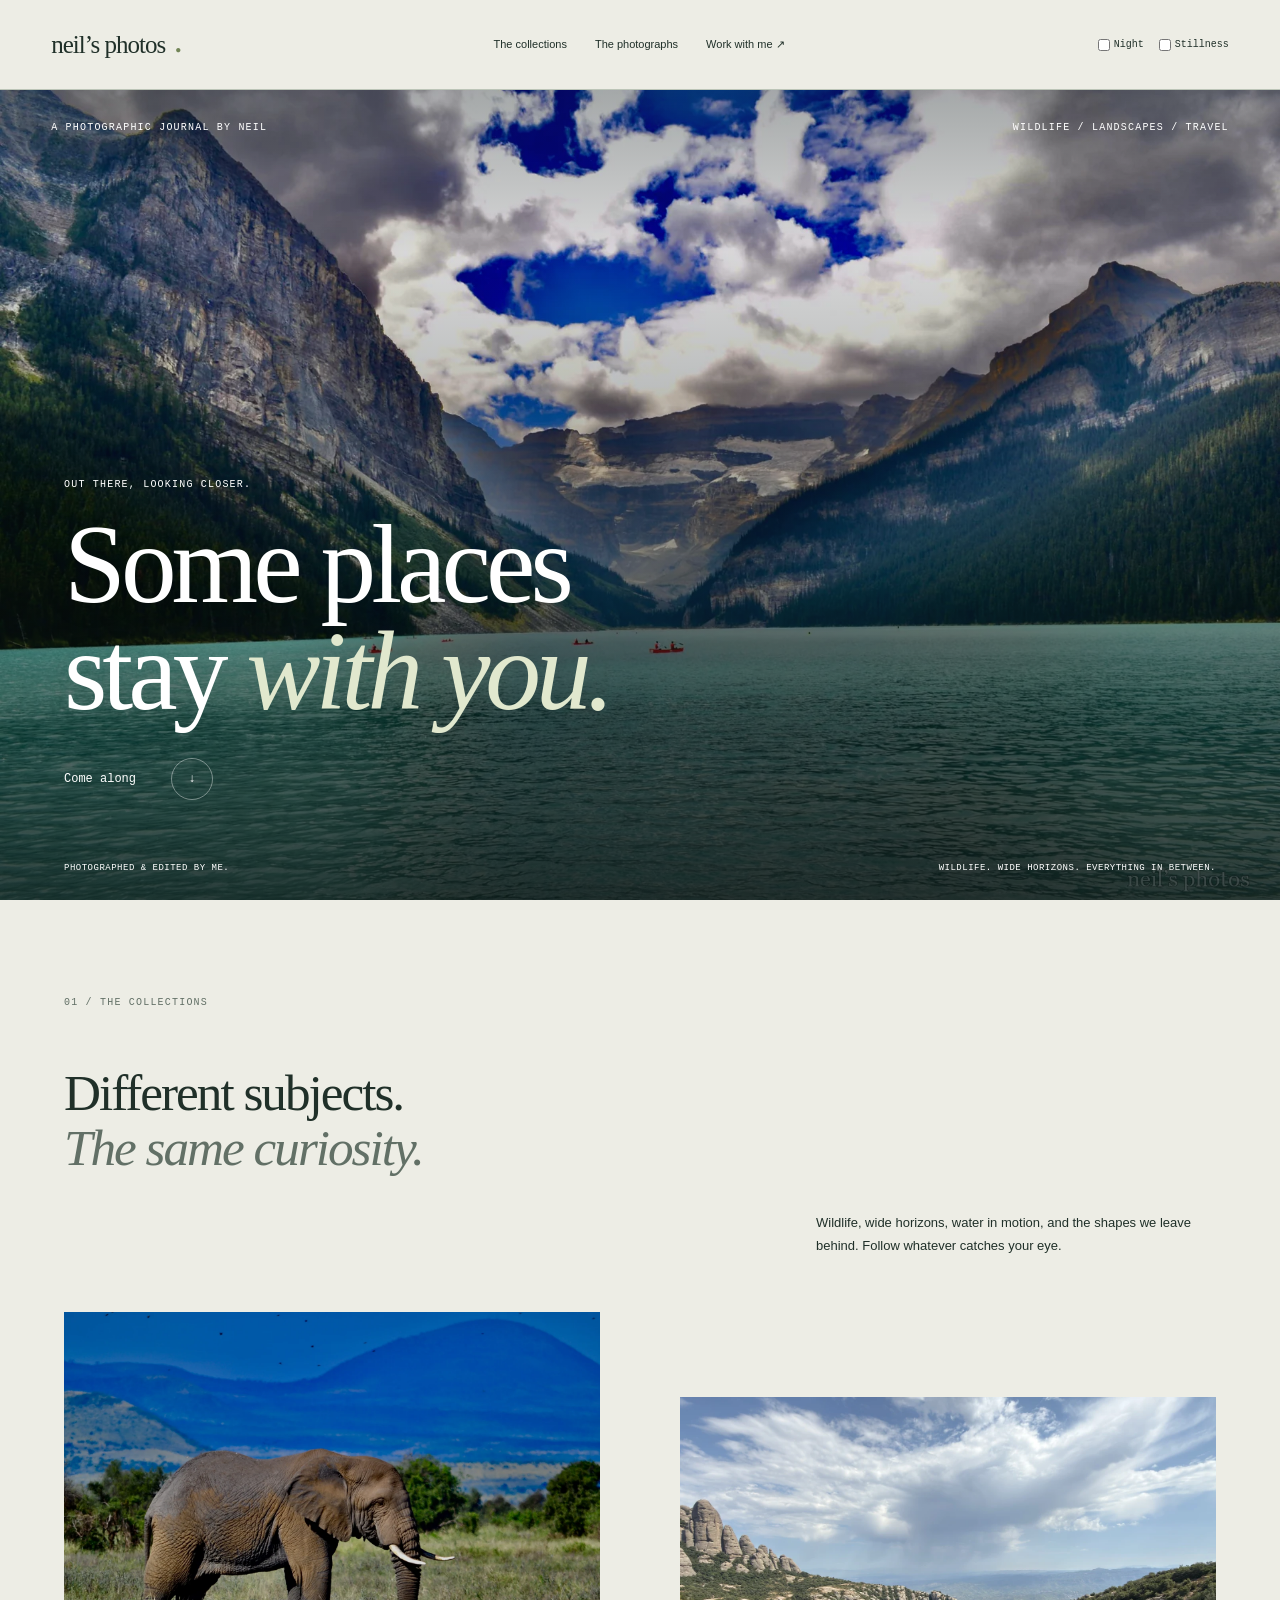
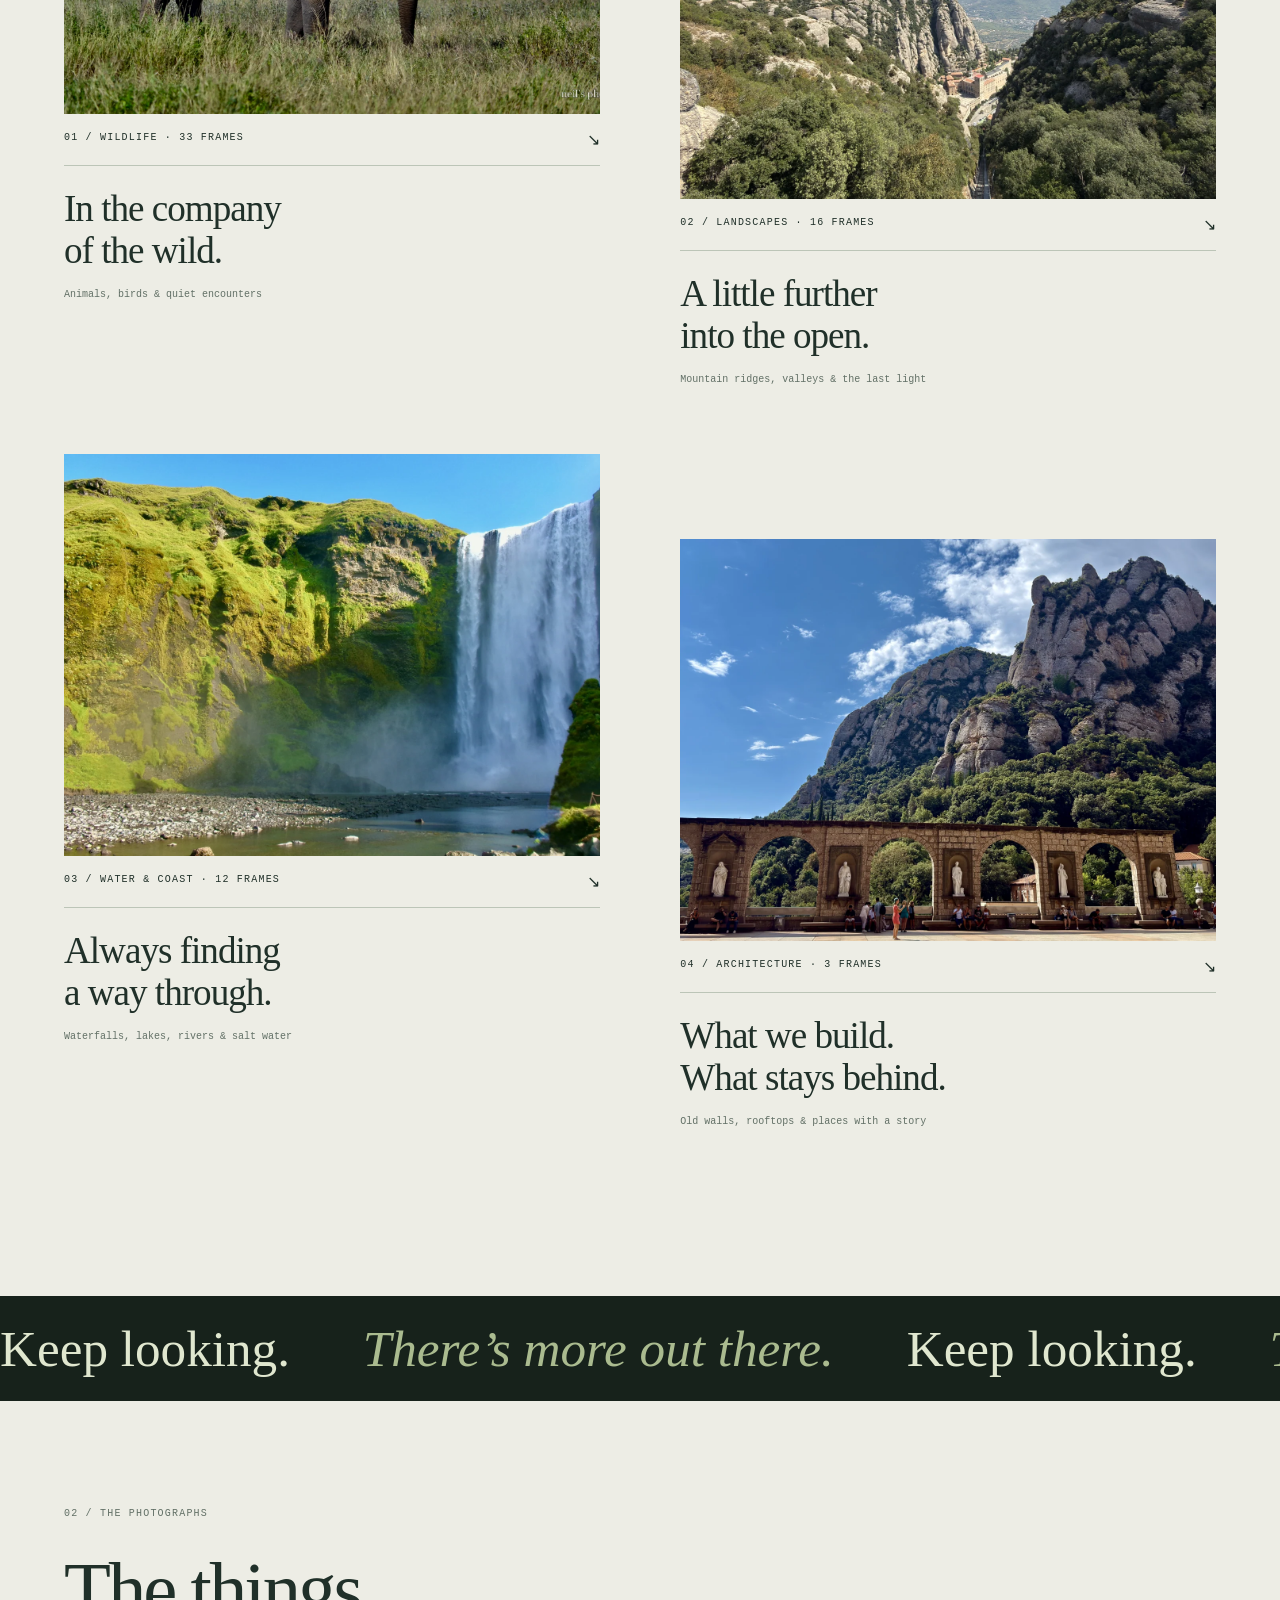
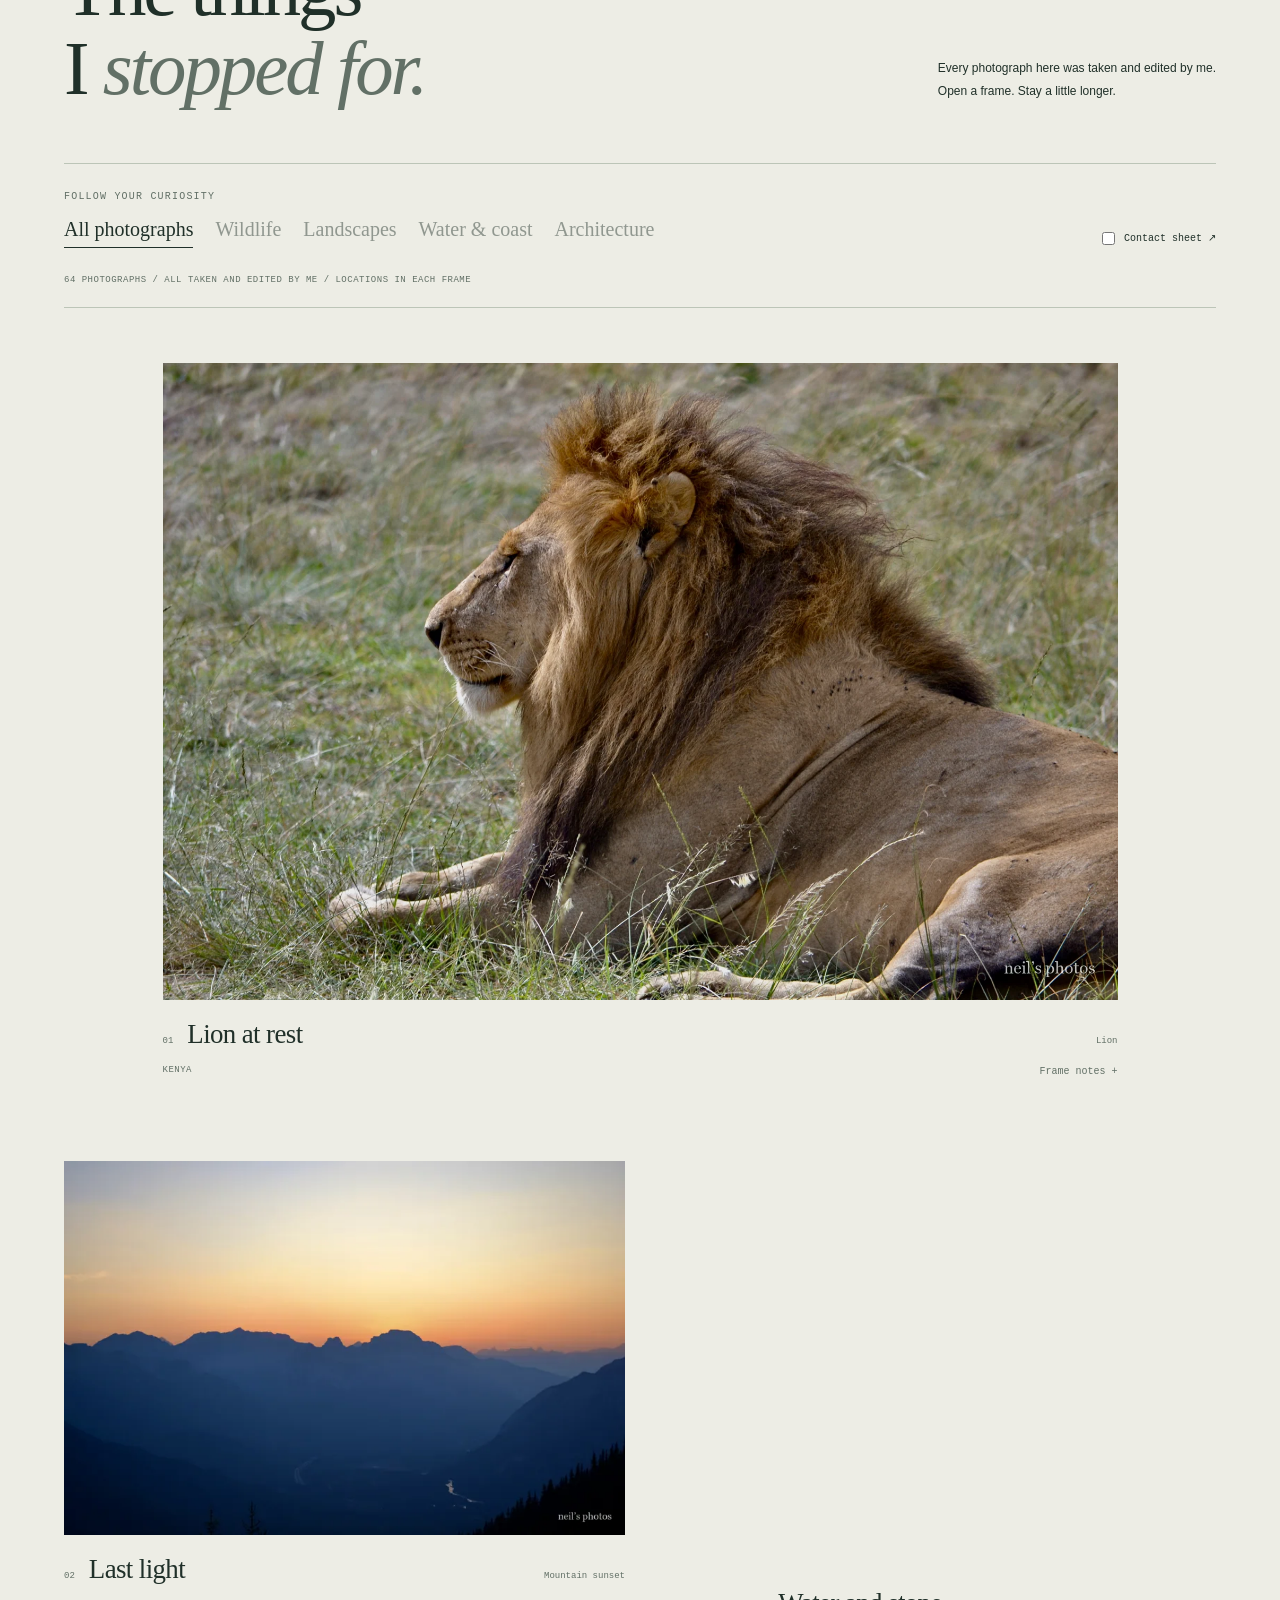
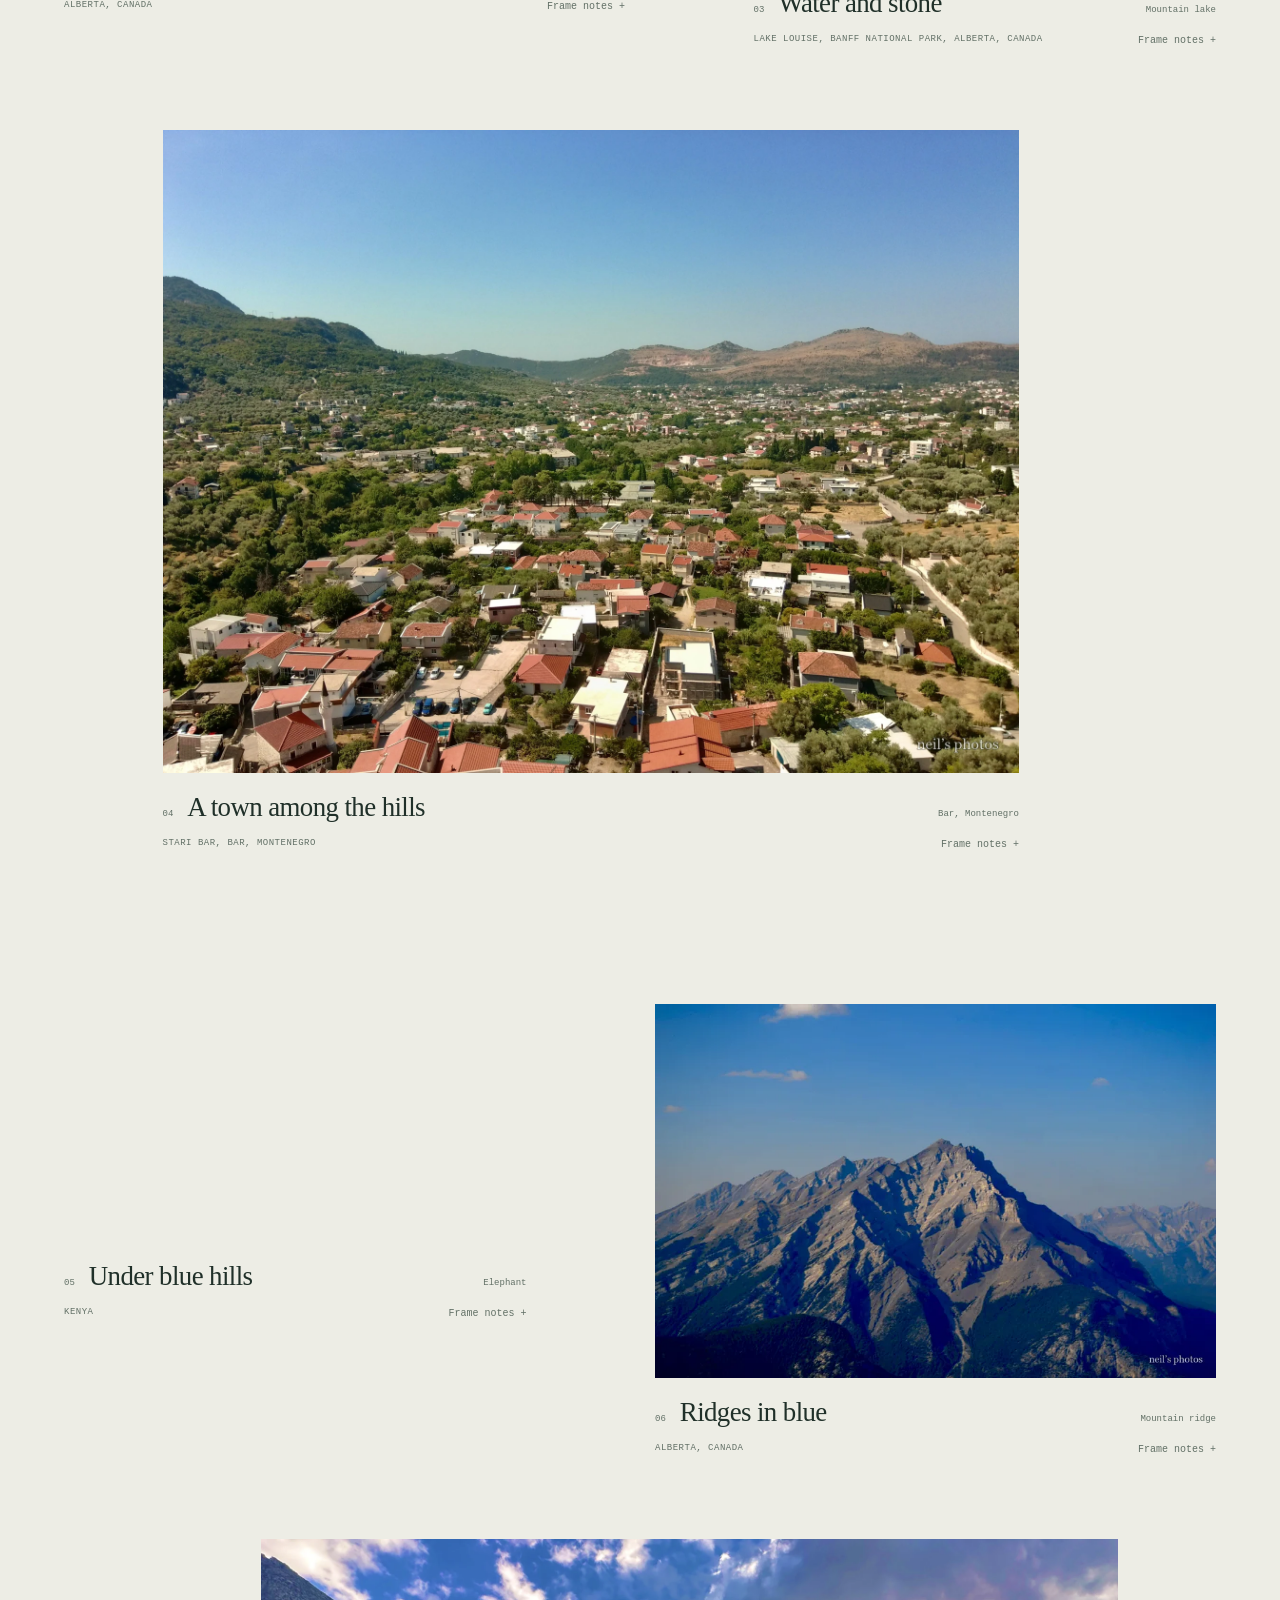
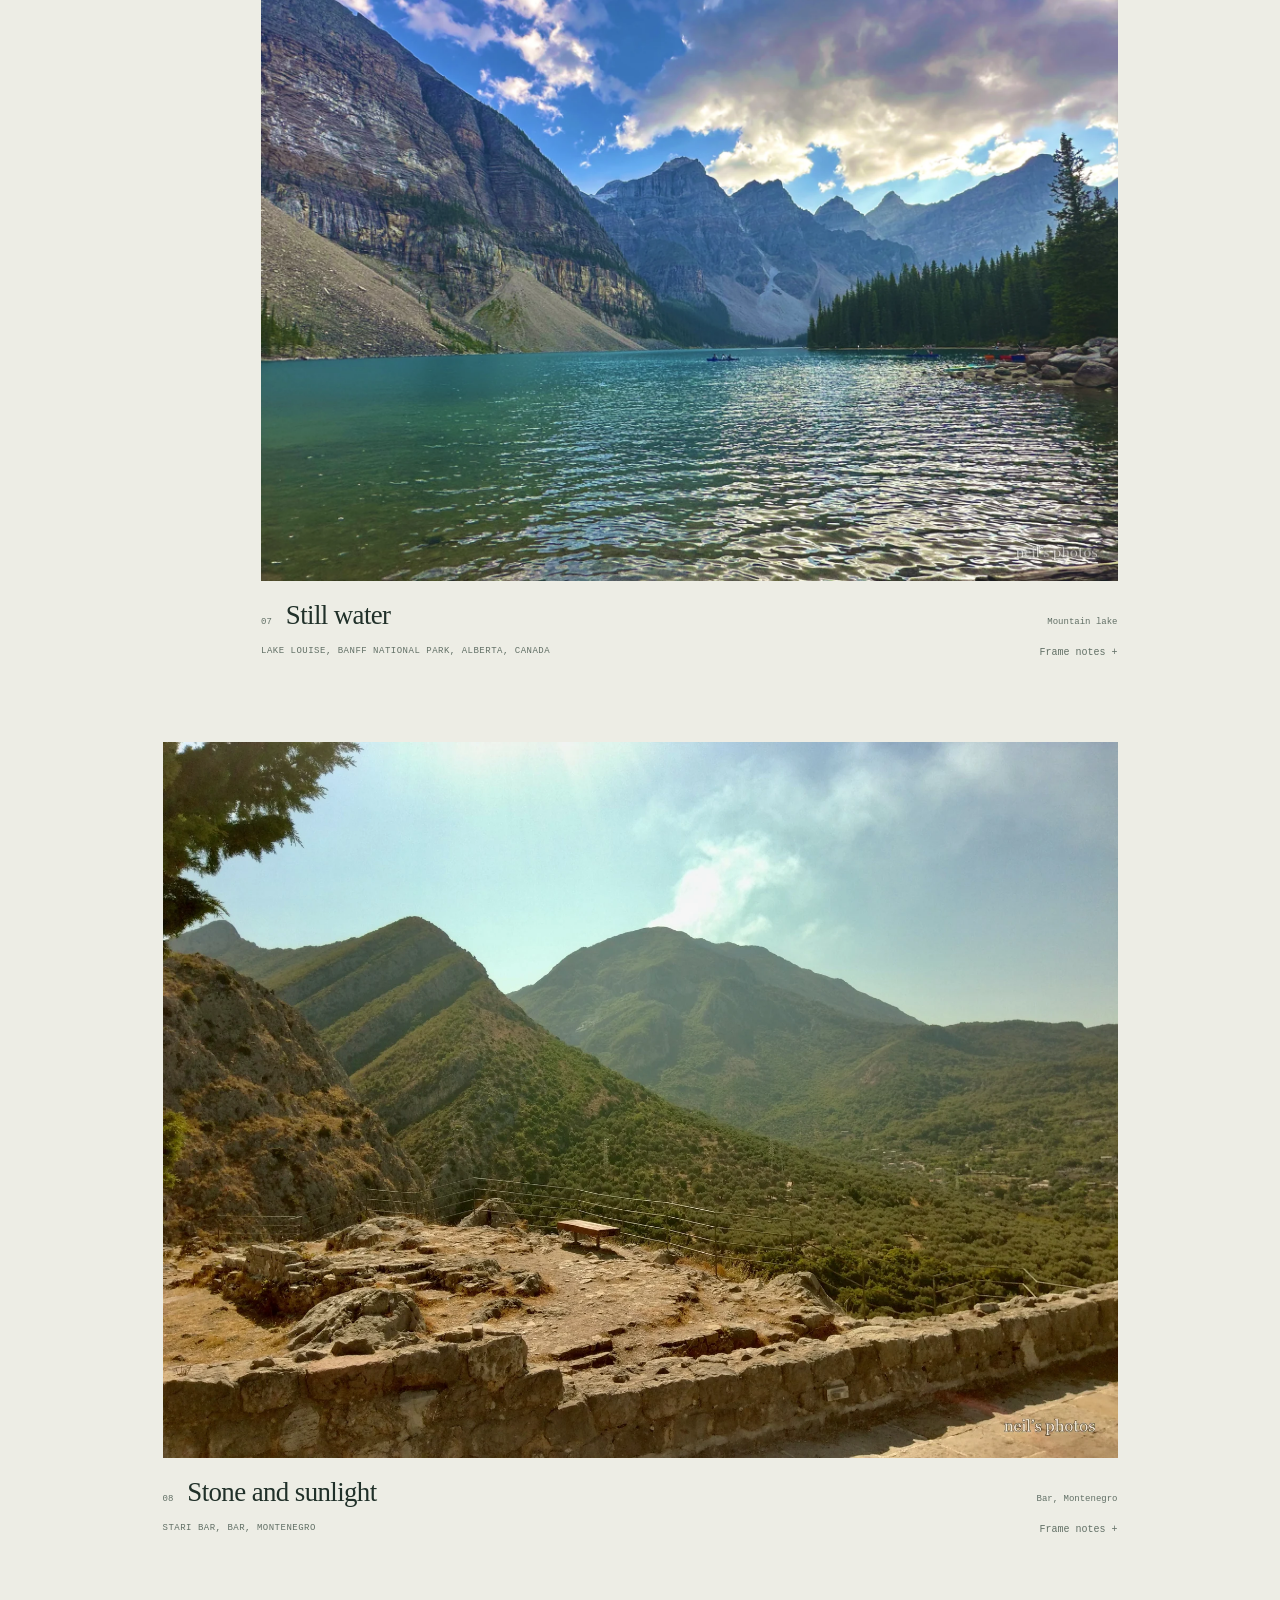
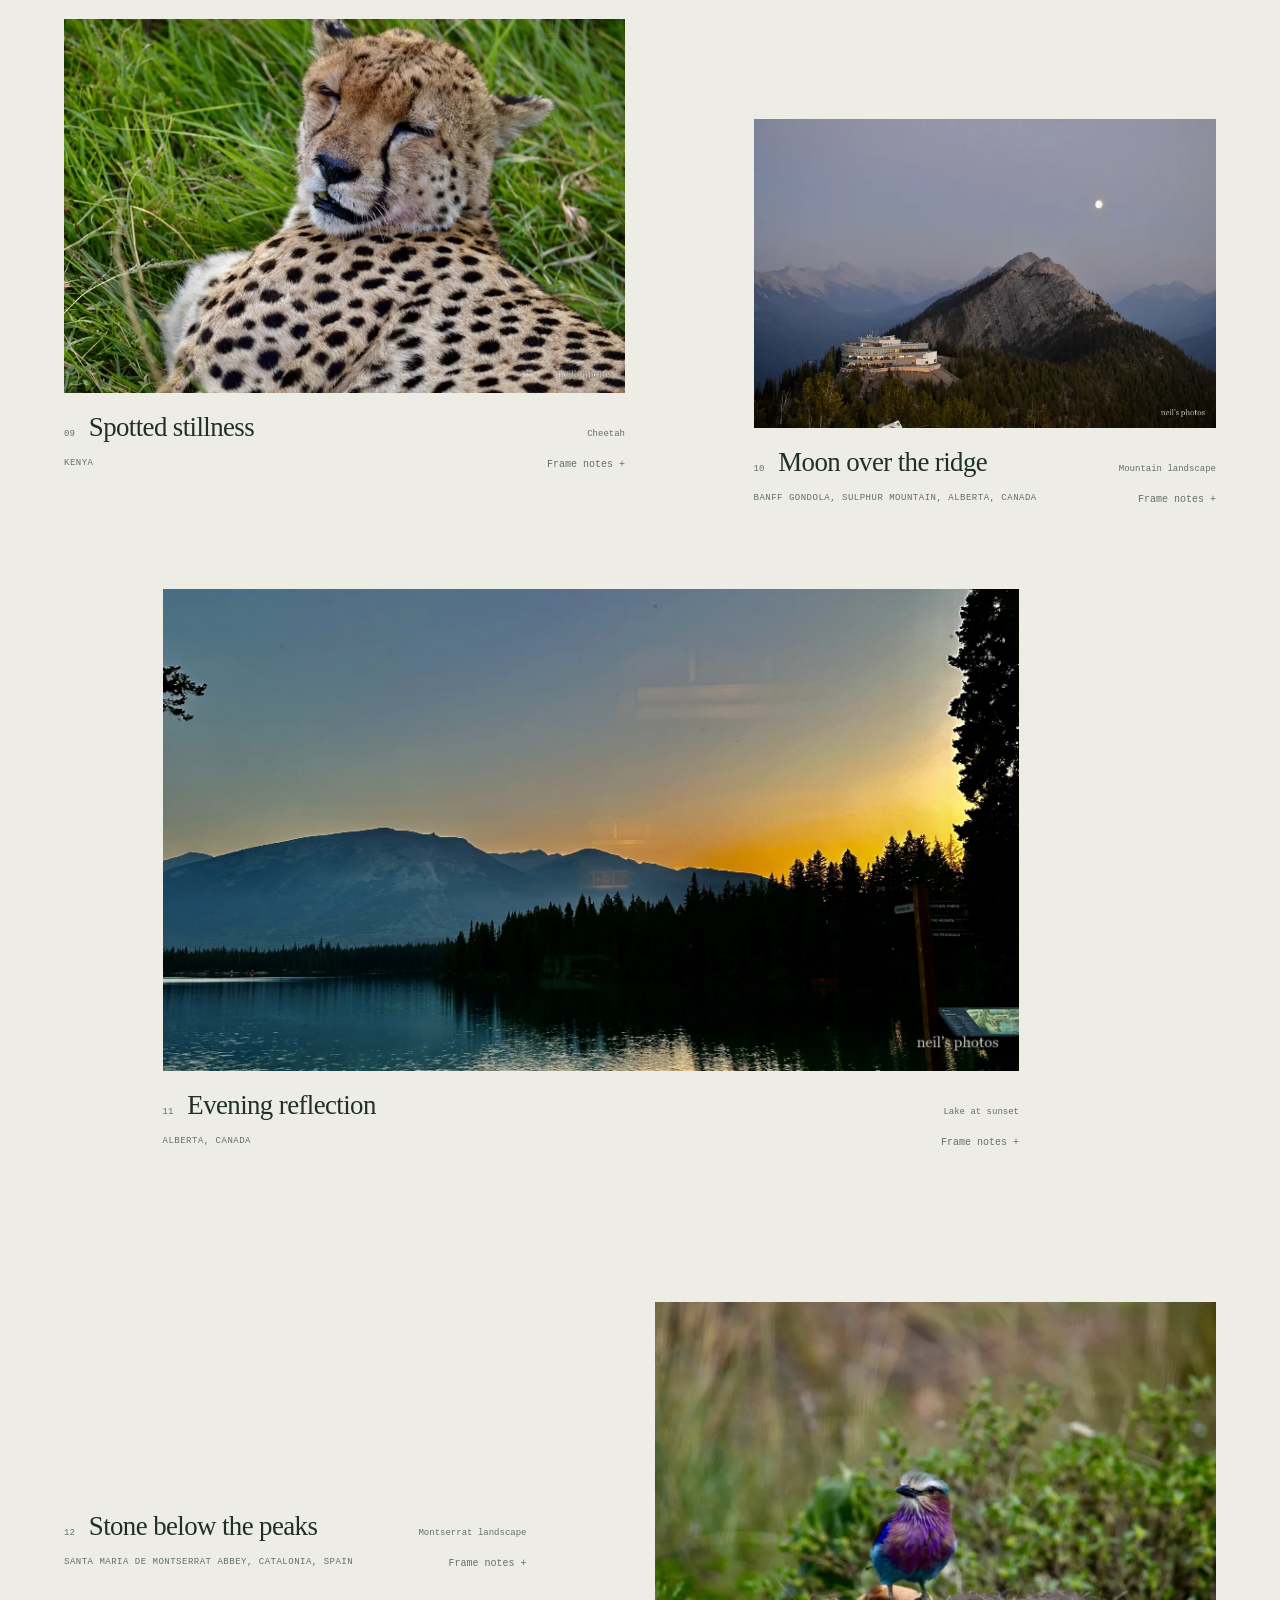
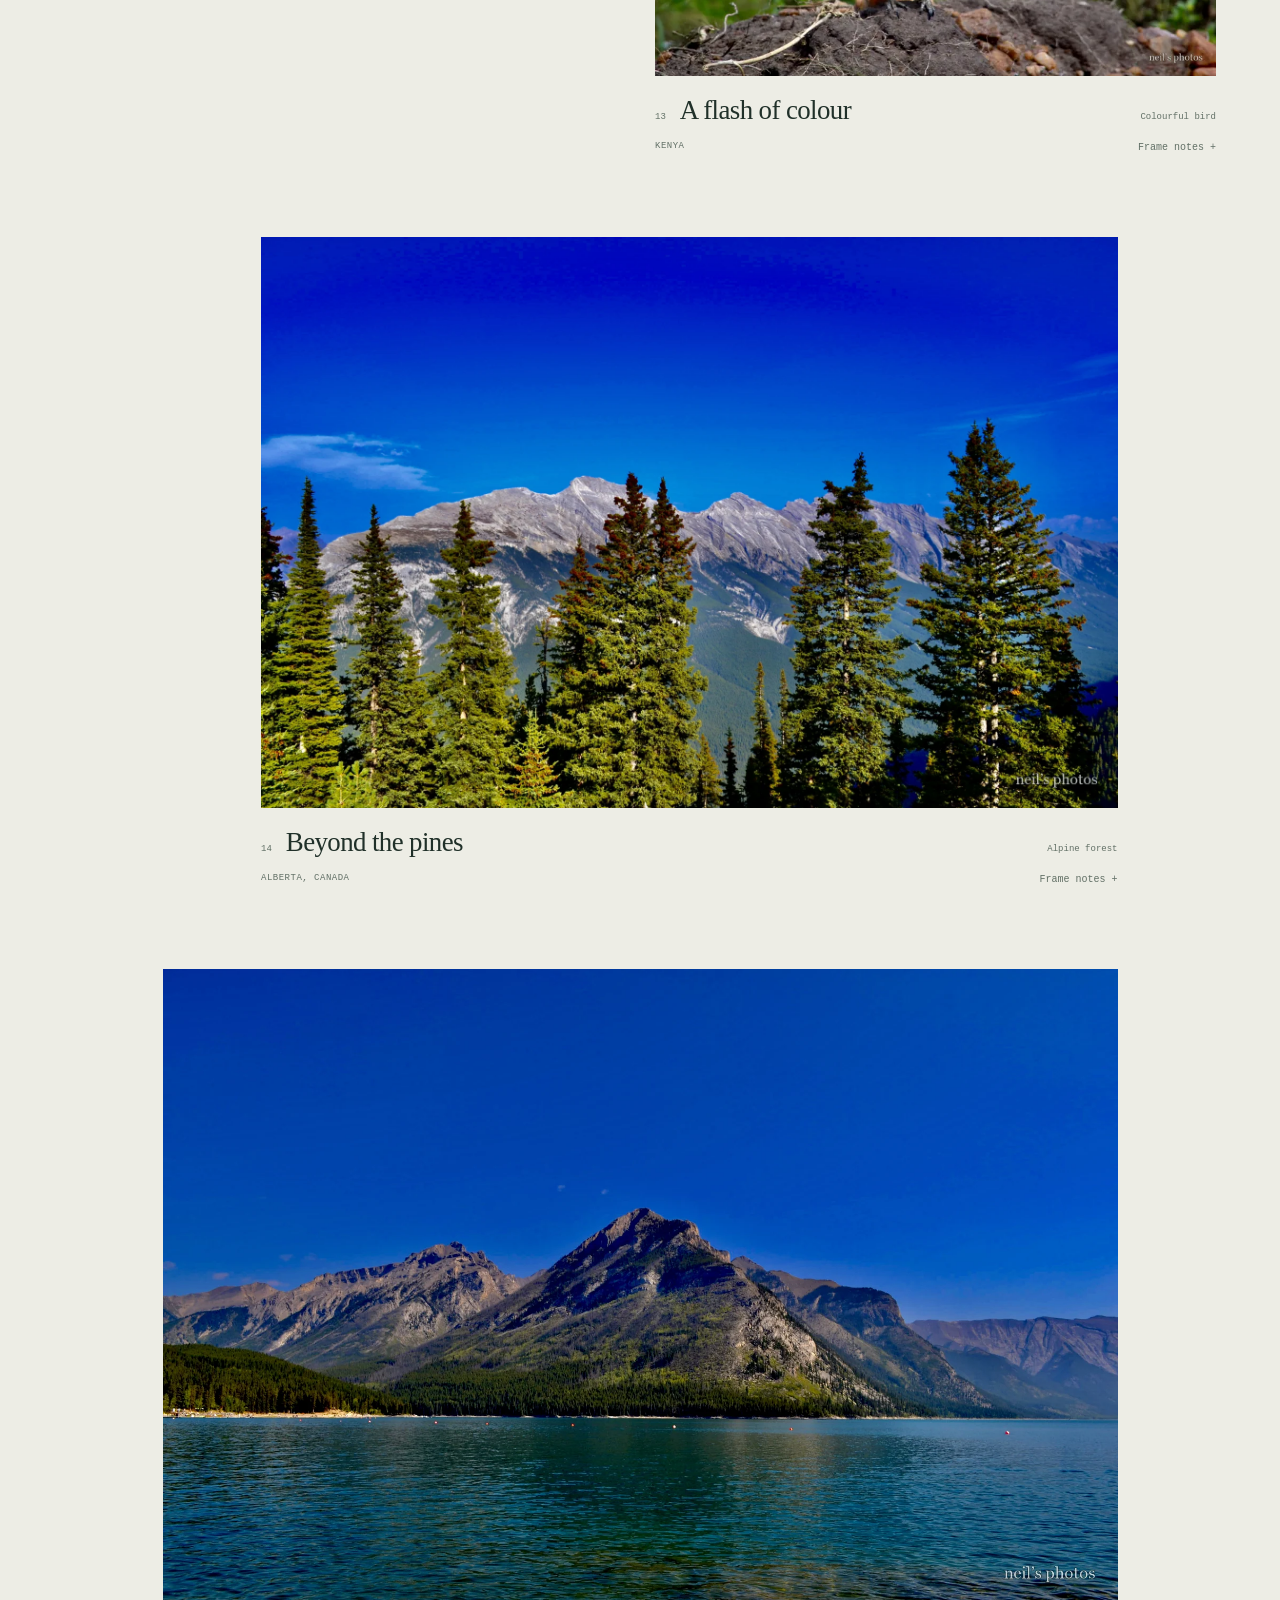
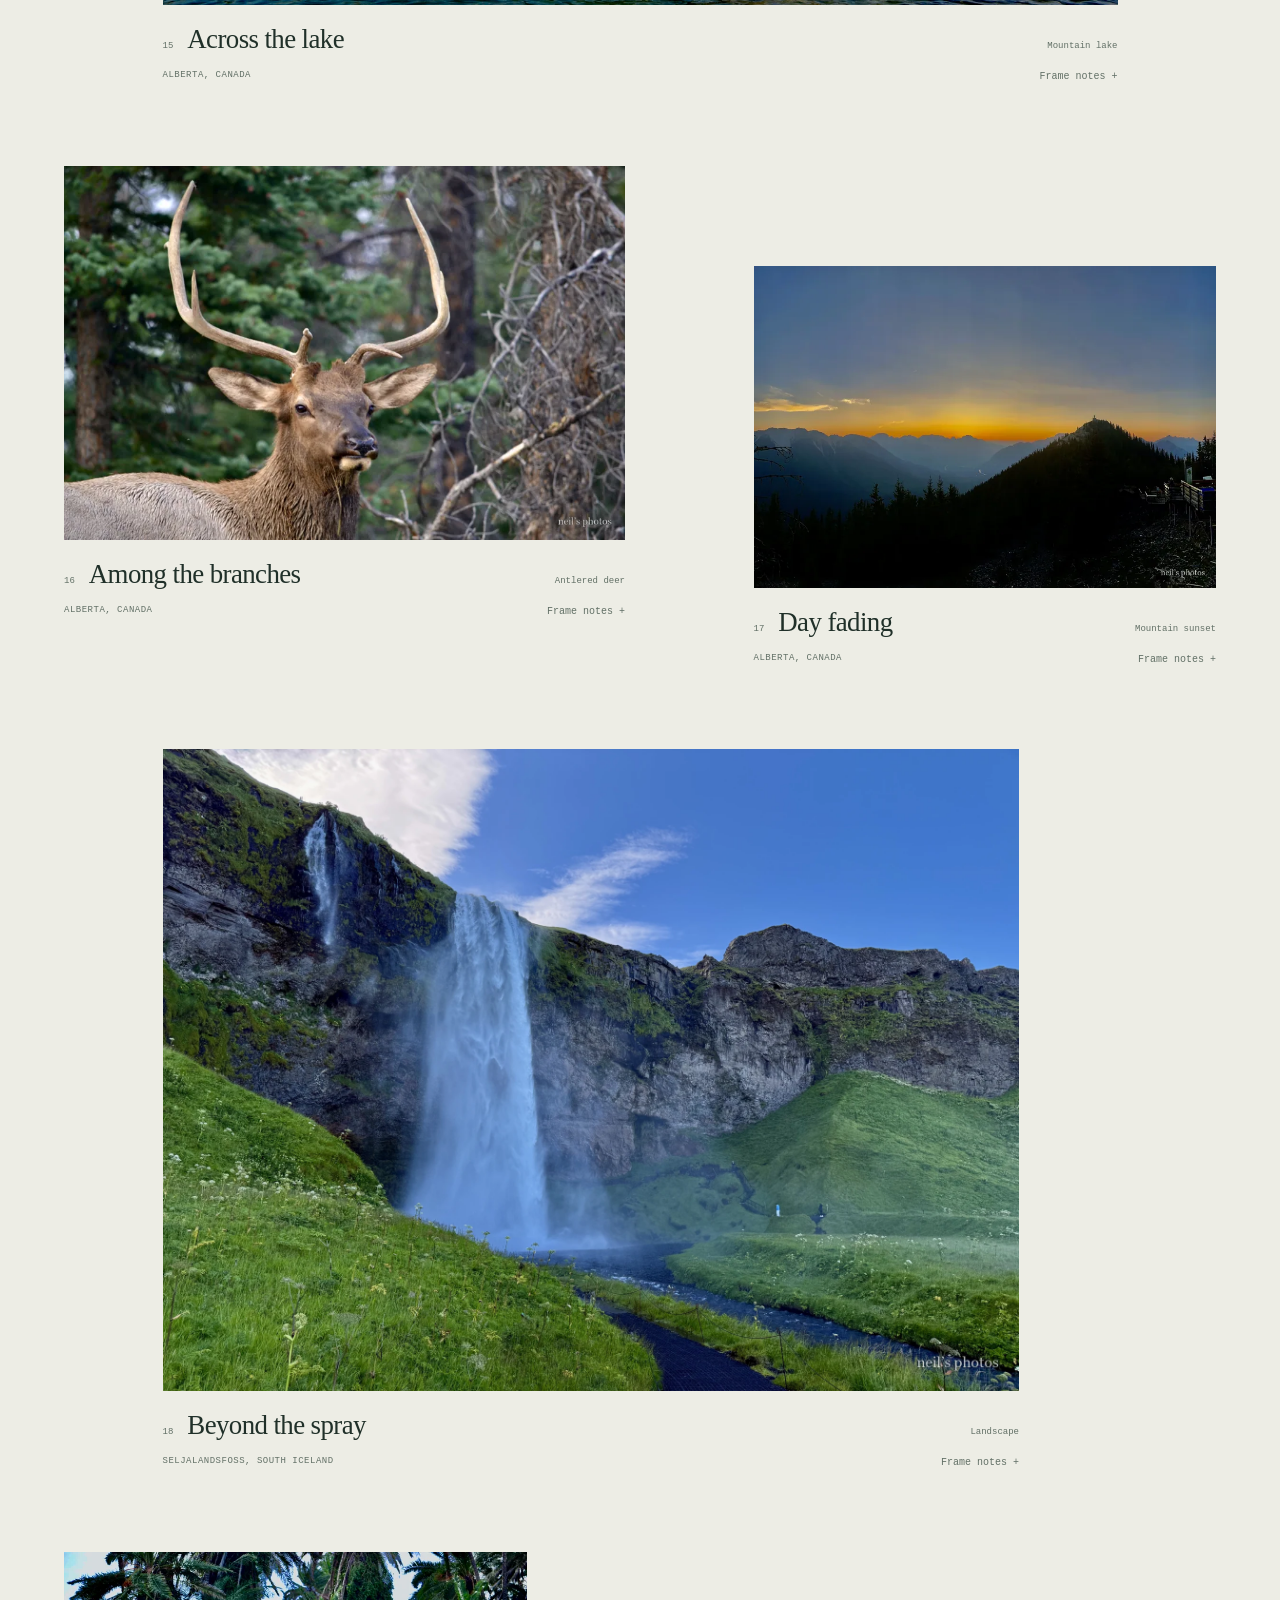
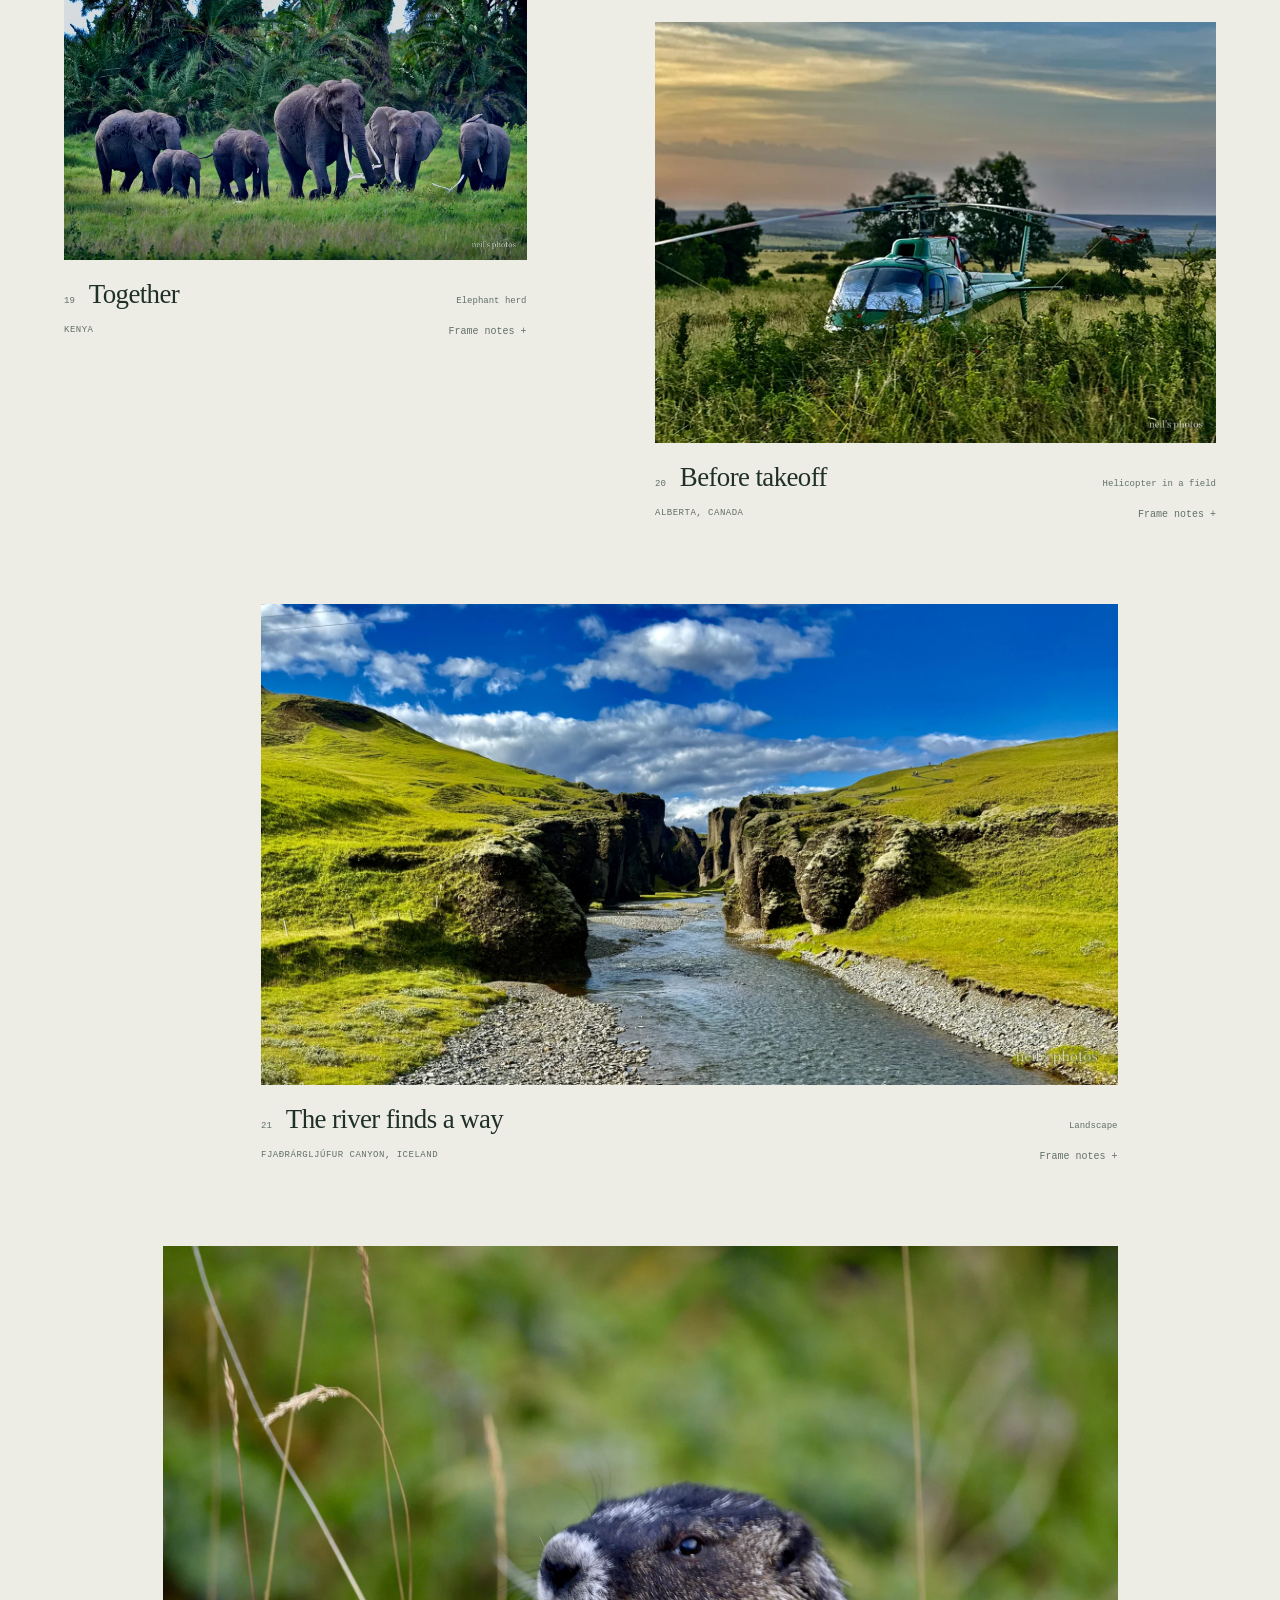
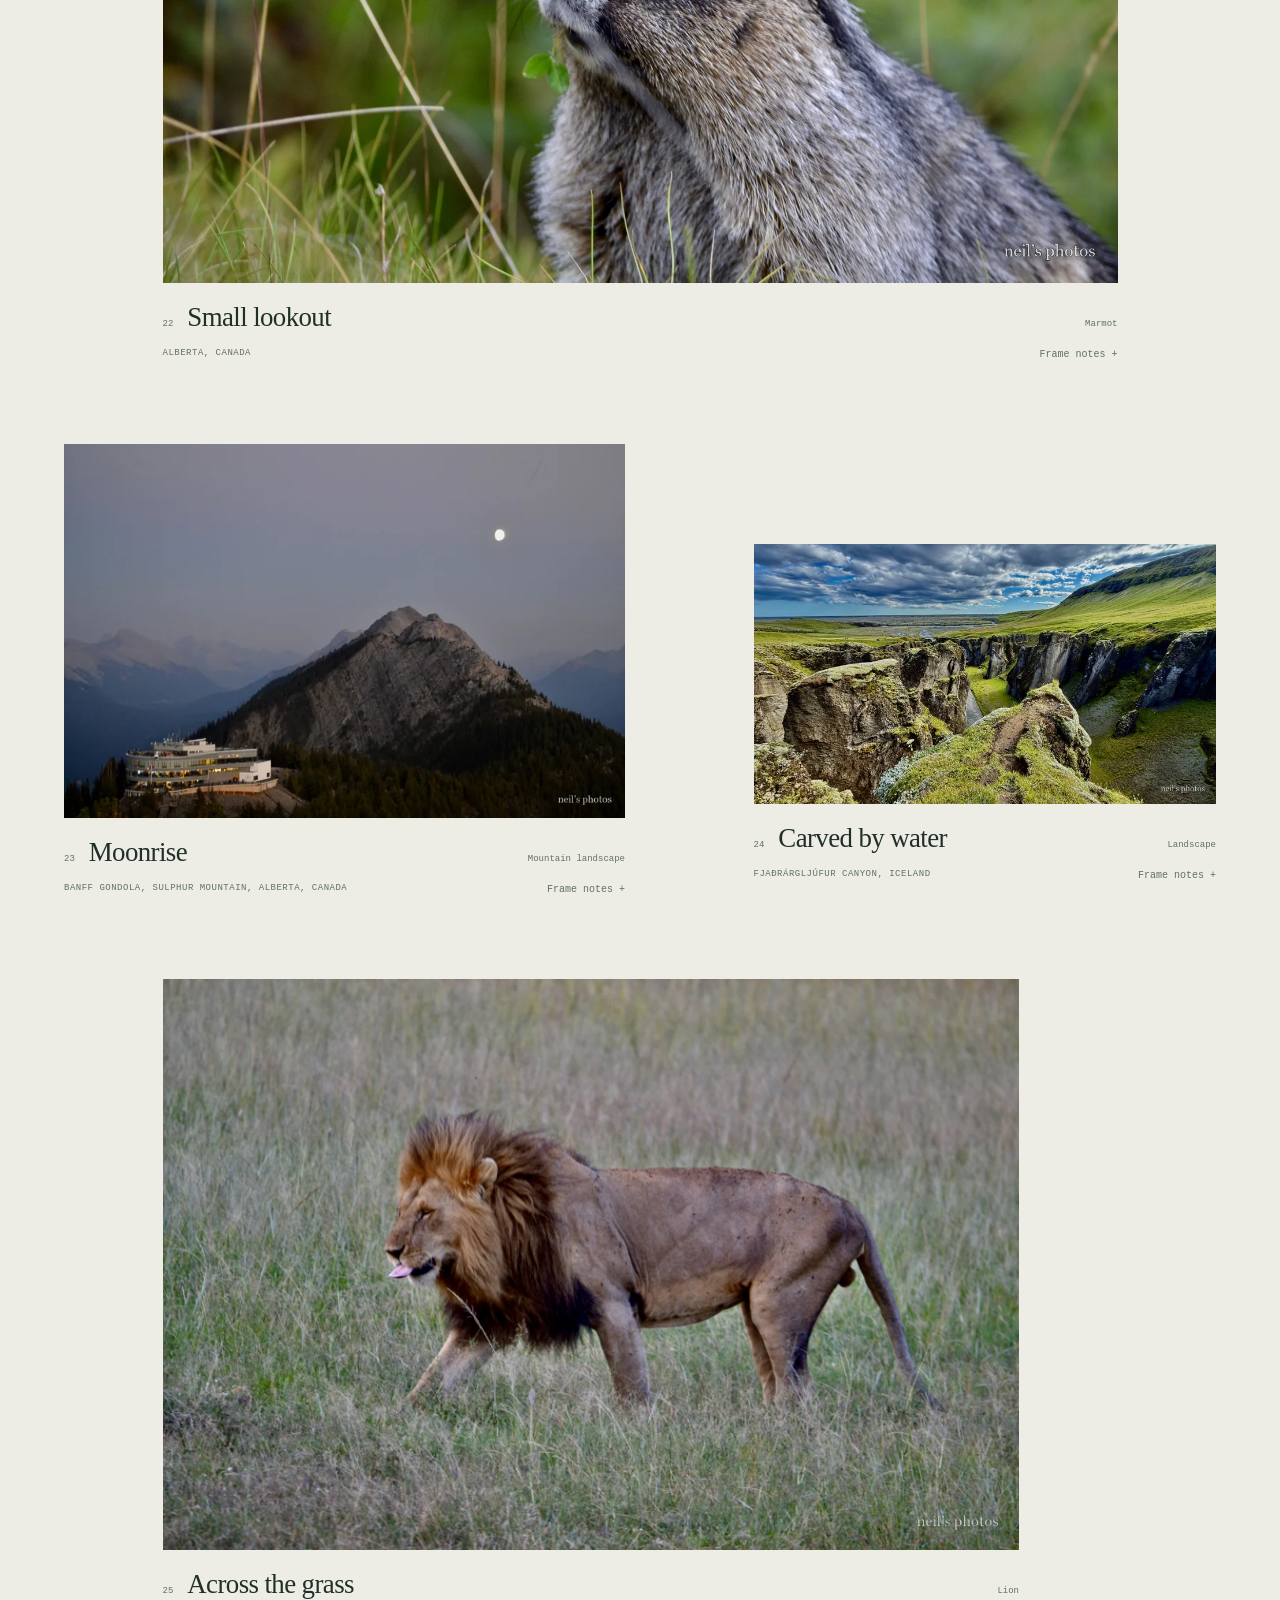
==== commit fb5f93fc: "Refresh subject galleries and validate category and location precision inputs" ====
--- a/index.html
+++ b/index.html
@@ -11,98 +11,96 @@
 </head>
 <body>
 <a class="skip" href="#work">Skip to photographs</a>
-<header class="masthead"><a class="brand" href="#top" aria-label="Neil’s Photos home">neil’s photos<span class="brand-dot">●</span></a><nav aria-label="Main navigation"><a href="#places">The journeys</a><a href="#work">The photographs</a><a href="#contact">Work with me ↗</a></nav><div class="preferences"><label><input type="checkbox" id="dark-theme"> Night</label><label><input type="checkbox" id="pause-motion"> Stillness</label></div></header>
+<header class="masthead"><a class="brand" href="#top" aria-label="Neil’s Photos home">neil’s photos<span class="brand-dot">●</span></a><nav aria-label="Main navigation"><a href="#subjects">The collections</a><a href="#work">The photographs</a><a href="#contact">Work with me ↗</a></nav><div class="preferences"><label><input type="checkbox" id="dark-theme"> Night</label><label><input type="checkbox" id="pause-motion"> Stillness</label></div></header>
 <main id="top">
 <section class="opening" aria-labelledby="opening-title">
 <div class="opening-images" aria-hidden="true"><img class="hero-frame hero-one" src="assets/photos/iceland-10.webp" srcset="assets/photos/iceland-10-small.webp 800w, assets/photos/iceland-10.webp 1800w" sizes="100vw" alt="" fetchpriority="high"><img class="hero-frame hero-two" src="assets/photos/neil-30.webp" alt="" loading="lazy"><img class="hero-frame hero-three" src="assets/photos/neil-07.webp" alt="" loading="lazy"></div>
 <div class="opening-shade"></div><div class="opening-top"><span class="mono">A photographic journal by Neil</span><span class="mono">Wildlife / Landscapes / Travel</span></div>
-<div class="opening-copy"><p class="mono">Out there, looking closer.</p><h1 id="opening-title">Some places<br>stay <em>with you.</em></h1><a class="wander" href="#places"><span>Come along</span><span aria-hidden="true">↓</span></a></div>
+<div class="opening-copy"><p class="mono">Out there, looking closer.</p><h1 id="opening-title">Some places<br>stay <em>with you.</em></h1><a class="wander" href="#subjects"><span>Come along</span><span aria-hidden="true">↓</span></a></div>
 <div class="opening-bottom mono"><span>Photographed &amp; edited by me.</span><span>Wildlife. Wide horizons. Everything in between.</span></div>
 </section>
-<section class="journeys section-pad" id="places" aria-labelledby="places-title">
-<div class="section-heading"><p class="mono section-kicker">01 / The journeys</p><h2 id="places-title">Six places.<br><em>A thousand reasons to stop.</em></h2><p>From open grasslands to mountain lakes, Atlantic shores, and the Mediterranean. A few moments I brought home.</p></div>
-<div class="chapter-strip" aria-label="Browse the journeys">
-<a class="chapter chapter-kenya" href="#kenya-frames"><div class="chapter-image"><img src="assets/photos/neil-30.webp" alt="Elephant crossing open grassland with blue hills beyond" loading="lazy"></div><div class="chapter-caption"><span class="mono">01 / Kenya</span><span aria-hidden="true">↘</span></div><h3>In the company<br>of the wild.</h3><p>Maasai Mara · Amboseli · Nairobi National Park</p></a>
-<a class="chapter chapter-alberta" href="#alberta-frames"><div class="chapter-image"><img src="assets/photos/neil-07.webp" alt="Turquoise lake surrounded by mountains in Alberta" loading="lazy"></div><div class="chapter-caption"><span class="mono">02 / Alberta</span><span aria-hidden="true">↘</span></div><h3>A little further<br>into the mountains.</h3><p>Banff &amp; Jasper · The Canadian Rockies</p></a>
-<a class="chapter chapter-iceland" href="#iceland-frames"><div class="chapter-image"><img src="assets/photos/iceland-07.webp" alt="Black sand beach and sea stacks in Iceland" loading="lazy"></div><div class="chapter-caption"><span class="mono">03 / Iceland</span><span aria-hidden="true">↘</span></div><h3>At the edge<br>of everything.</h3><p>The south coast &amp; a little east</p></a>
-<a class="chapter chapter-montenegro" href="#montenegro-frames"><div class="chapter-image"><img src="assets/photos/travel-36.webp" alt="Town roofs beneath the mountains around Bar, Montenegro" loading="lazy"></div><div class="chapter-caption"><span class="mono">04 / Bar, Montenegro</span><span aria-hidden="true">↘</span></div><h3>Between old stone<br>and open sky.</h3><p>Mountain views &amp; the hills around Bar</p></a>
-<a class="chapter chapter-corfu" href="#corfu-frames"><div class="chapter-image"><img src="assets/photos/travel-08.webp" alt="Rocky cliffs meeting deep blue water in Corfu" loading="lazy"></div><div class="chapter-caption"><span class="mono">05 / Corfu, Greece</span><span aria-hidden="true">↘</span></div><h3>The blue<br>you remember.</h3><p>Cliffs, salt air &amp; the Ionian coast</p></a>
-<a class="chapter chapter-montserrat" href="#montserrat-frames"><div class="chapter-image"><img src="assets/photos/montserrat-12.webp" alt="Stone arches beneath the rocky peaks of Montserrat" loading="lazy"></div><div class="chapter-caption"><span class="mono">06 / Montserrat, Spain</span><span aria-hidden="true">↘</span></div><h3>Where the mountain<br>changes shape.</h3><p>Stone arches, wooded slopes &amp; serrated peaks</p></a>
+<section class="journeys section-pad" id="subjects" aria-labelledby="subjects-title">
+<div class="section-heading"><p class="mono section-kicker">01 / The collections</p><h2 id="subjects-title">Different subjects.<br><em>The same curiosity.</em></h2><p>Wildlife, wide horizons, water in motion, and the shapes we leave behind. Follow whatever catches your eye.</p></div>
+<div class="chapter-strip" aria-label="Browse by type of photograph">
+<a class="chapter chapter-wildlife" href="#wildlife-frames"><div class="chapter-image"><img src="assets/photos/neil-30.webp" alt="Elephant in open grassland" loading="lazy"></div><div class="chapter-caption"><span class="mono">01 / Wildlife · 33 frames</span><span aria-hidden="true">↘</span></div><h3>In the company<br>of the wild.</h3><p>Animals, birds &amp; quiet encounters</p></a>
+<a class="chapter chapter-landscapes" href="#landscapes-frames"><div class="chapter-image"><img src="assets/photos/montserrat-11.webp" alt="Mountain valley beneath textured clouds" loading="lazy"></div><div class="chapter-caption"><span class="mono">02 / Landscapes · 16 frames</span><span aria-hidden="true">↘</span></div><h3>A little further<br>into the open.</h3><p>Mountain ridges, valleys &amp; the last light</p></a>
+<a class="chapter chapter-water" href="#water-frames"><div class="chapter-image"><img src="assets/photos/iceland-10.webp" alt="Waterfall falling from a green cliff" loading="lazy"></div><div class="chapter-caption"><span class="mono">03 / Water &amp; coast · 12 frames</span><span aria-hidden="true">↘</span></div><h3>Always finding<br>a way through.</h3><p>Waterfalls, lakes, rivers &amp; salt water</p></a>
+<a class="chapter chapter-architecture" href="#architecture-frames"><div class="chapter-image"><img src="assets/photos/montserrat-12.webp" alt="Stone arches beneath rocky peaks" loading="lazy"></div><div class="chapter-caption"><span class="mono">04 / Architecture · 3 frames</span><span aria-hidden="true">↘</span></div><h3>What we build.<br>What stays behind.</h3><p>Old walls, rooftops &amp; places with a story</p></a>
 </div>
 </section>
 <div class="interlude" aria-hidden="true"><div>Keep looking. <i>There’s more out there.</i> Keep looking. <i>There’s more out there.</i>&nbsp;</div></div>
-<section class="gallery section-pad" id="work" aria-labelledby="work-title"><span class="route-anchor" id="kenya-frames" aria-hidden="true"></span><span class="route-anchor" id="alberta-frames" aria-hidden="true"></span><span class="route-anchor" id="iceland-frames" aria-hidden="true"></span><span class="route-anchor" id="montenegro-frames" aria-hidden="true"></span><span class="route-anchor" id="corfu-frames" aria-hidden="true"></span><span class="route-anchor" id="montserrat-frames" aria-hidden="true"></span>
+<section class="gallery section-pad" id="work" aria-labelledby="work-title"><span class="route-anchor" id="wildlife-frames" aria-hidden="true"></span><span class="route-anchor" id="landscapes-frames" aria-hidden="true"></span><span class="route-anchor" id="water-frames" aria-hidden="true"></span><span class="route-anchor" id="architecture-frames" aria-hidden="true"></span>
 <div class="gallery-heading"><div><p class="mono section-kicker">02 / The photographs</p><h2 id="work-title">The things<br>I <em>stopped for.</em></h2></div><p>Every photograph here was taken and edited by me.<br>Open a frame. Stay a little longer.</p></div>
-<div class="controls" id="location-filters"><nav class="location-filters" aria-label="Choose a journey"><p class="mono">Choose a journey</p><a href="#work">Everywhere</a><a href="#kenya-frames">Kenya</a><a href="#alberta-frames">Alberta</a><a href="#iceland-frames">Iceland</a><a href="#montenegro-frames">Bar, Montenegro</a><a href="#corfu-frames">Corfu, Greece</a><a href="#montserrat-frames">Montserrat, Spain</a></nav><label class="sheet-control"><input type="checkbox" id="contact-sheet"> Contact sheet ↗</label></div>
-<div class="secondary-controls"><fieldset class="filters"><legend class="sr-only">Filter by subject</legend><label><input type="radio" name="category" value="all" checked><span>All subjects</span></label><label><input type="radio" name="category" value="birds"><span>Birds</span></label><label><input type="radio" name="category" value="mammals"><span>Mammals</span></label><label><input type="radio" name="category" value="landscapes"><span>Land &amp; places</span></label></fieldset><span class="mono archive-note">An ongoing collection / Landscape format only</span></div>
+<div class="controls" id="category-filters"><nav class="category-filters" aria-label="Choose a type of photograph"><p class="mono">Follow your curiosity</p><a href="#work">All photographs</a><a href="#wildlife-frames">Wildlife</a><a href="#landscapes-frames">Landscapes</a><a href="#water-frames">Water &amp; coast</a><a href="#architecture-frames">Architecture</a></nav><label class="sheet-control"><input type="checkbox" id="contact-sheet"> Contact sheet ↗</label></div>
+<p class="collection-meta mono">64 photographs / All taken and edited by me / Locations in each frame</p>
 <div class="collection">
-<article class="encounter" data-category="mammals" data-location="kenya"><button class="image-open" popovertarget="view-1" aria-label="Enlarge Lion photograph"><img src="assets/photos/neil-01.webp" srcset="assets/photos/neil-01-small.webp 800w, assets/photos/neil-01.webp 1800w" sizes="auto, (max-width: 700px) 92vw, 92vw" alt="Lion: lion at rest" width="1800" height="1200" loading="eager" decoding="async"></button><div class="frame-label"><span>01</span><h2>Lion at rest</h2><span>Lion</span></div><div class="photo-notes"><span class="place">Kenya</span><details><summary>Frame notes +</summary><dl><dt>Shutter</dt><dd>1/500 s</dd><dt>Aperture</dt><dd>f/5.6</dd><dt>ISO</dt><dd>280</dd></dl><p>Photographed &amp; edited by Neil.</p></details></div><div class="photo-viewer" id="view-1" popover><div class="viewer-bar"><span>Lion at rest</span><button popovertarget="view-1" popovertargetaction="hide">Close ×</button></div><img src="assets/photos/neil-01.webp" srcset="assets/photos/neil-01-small.webp 800w, assets/photos/neil-01.webp 1800w" sizes="auto, (max-width: 700px) 92vw, 92vw" alt="Lion: lion at rest" width="1800" height="1200" loading="lazy" decoding="async"><div class="viewer-nav"><span>FRAME 01 / 64</span><span>Photographed &amp; edited by Neil</span><span>Esc to return</span></div></div></article>
-<article class="encounter" data-category="mammals" data-location="kenya"><button class="image-open" popovertarget="view-2" aria-label="Enlarge Elephant photograph"><img src="assets/photos/neil-30.webp" srcset="assets/photos/neil-30-small.webp 800w, assets/photos/neil-30.webp 1800w" sizes="auto, (max-width: 700px) 92vw, 92vw" alt="Elephant: under blue hills" width="1800" height="1200" loading="lazy" decoding="async"></button><div class="frame-label"><span>02</span><h2>Under blue hills</h2><span>Elephant</span></div><div class="photo-notes"><span class="place">Kenya</span><details><summary>Frame notes +</summary><dl><dt>Shutter</dt><dd>1/500 s</dd><dt>Aperture</dt><dd>f/5.6</dd><dt>ISO</dt><dd>110</dd></dl><p>Photographed &amp; edited by Neil.</p></details></div><div class="photo-viewer" id="view-2" popover><div class="viewer-bar"><span>Under blue hills</span><button popovertarget="view-2" popovertargetaction="hide">Close ×</button></div><img src="assets/photos/neil-30.webp" srcset="assets/photos/neil-30-small.webp 800w, assets/photos/neil-30.webp 1800w" sizes="auto, (max-width: 700px) 92vw, 92vw" alt="Elephant: under blue hills" width="1800" height="1200" loading="lazy" decoding="async"><div class="viewer-nav"><span>FRAME 02 / 64</span><span>Photographed &amp; edited by Neil</span><span>Esc to return</span></div></div></article>
-<article class="encounter" data-category="landscapes" data-location="alberta"><button class="image-open" popovertarget="view-3" aria-label="Enlarge Mountain lake photograph"><img src="assets/photos/neil-07.webp" srcset="assets/photos/neil-07-small.webp 800w, assets/photos/neil-07.webp 1800w" sizes="auto, (max-width: 700px) 92vw, 92vw" alt="Mountain lake: water and stone" width="1800" height="1200" loading="lazy" decoding="async"></button><div class="frame-label"><span>03</span><h2>Water and stone</h2><span>Mountain lake</span></div><div class="photo-notes"><span class="place">Alberta</span><details><summary>Frame notes +</summary><dl><dt>Shutter</dt><dd>Not supplied</dd><dt>Aperture</dt><dd>Not supplied</dd><dt>ISO</dt><dd>Not supplied</dd></dl><p>Photographed &amp; edited by Neil.</p></details></div><div class="photo-viewer" id="view-3" popover><div class="viewer-bar"><span>Water and stone</span><button popovertarget="view-3" popovertargetaction="hide">Close ×</button></div><img src="assets/photos/neil-07.webp" srcset="assets/photos/neil-07-small.webp 800w, assets/photos/neil-07.webp 1800w" sizes="auto, (max-width: 700px) 92vw, 92vw" alt="Mountain lake: water and stone" width="1800" height="1200" loading="lazy" decoding="async"><div class="viewer-nav"><span>FRAME 03 / 64</span><span>Photographed &amp; edited by Neil</span><span>Esc to return</span></div></div></article>
-<article class="encounter" data-category="mammals" data-location="kenya"><button class="image-open" popovertarget="view-4" aria-label="Enlarge Cheetah photograph"><img src="assets/photos/neil-18.webp" srcset="assets/photos/neil-18-small.webp 800w, assets/photos/neil-18.webp 1800w" sizes="auto, (max-width: 700px) 92vw, 92vw" alt="Cheetah: spotted stillness" width="1800" height="1200" loading="lazy" decoding="async"></button><div class="frame-label"><span>04</span><h2>Spotted stillness</h2><span>Cheetah</span></div><div class="photo-notes"><span class="place">Kenya</span><details><summary>Frame notes +</summary><dl><dt>Shutter</dt><dd>1/500 s</dd><dt>Aperture</dt><dd>f/5.3</dd><dt>ISO</dt><dd>400</dd></dl><p>Photographed &amp; edited by Neil.</p></details></div><div class="photo-viewer" id="view-4" popover><div class="viewer-bar"><span>Spotted stillness</span><button popovertarget="view-4" popovertargetaction="hide">Close ×</button></div><img src="assets/photos/neil-18.webp" srcset="assets/photos/neil-18-small.webp 800w, assets/photos/neil-18.webp 1800w" sizes="auto, (max-width: 700px) 92vw, 92vw" alt="Cheetah: spotted stillness" width="1800" height="1200" loading="lazy" decoding="async"><div class="viewer-nav"><span>FRAME 04 / 64</span><span>Photographed &amp; edited by Neil</span><span>Esc to return</span></div></div></article>
-<article class="encounter" data-category="birds" data-location="kenya"><button class="image-open" popovertarget="view-5" aria-label="Enlarge Colourful bird photograph"><img src="assets/photos/neil-21.webp" srcset="assets/photos/neil-21-small.webp 800w, assets/photos/neil-21.webp 1800w" sizes="auto, (max-width: 700px) 92vw, 92vw" alt="Colourful bird: a flash of colour" width="1800" height="1200" loading="lazy" decoding="async"></button><div class="frame-label"><span>05</span><h2>A flash of colour</h2><span>Colourful bird</span></div><div class="photo-notes"><span class="place">Kenya</span><details><summary>Frame notes +</summary><dl><dt>Shutter</dt><dd>1/500 s</dd><dt>Aperture</dt><dd>f/5.6</dd><dt>ISO</dt><dd>250</dd></dl><p>Photographed &amp; edited by Neil.</p></details></div><div class="photo-viewer" id="view-5" popover><div class="viewer-bar"><span>A flash of colour</span><button popovertarget="view-5" popovertargetaction="hide">Close ×</button></div><img src="assets/photos/neil-21.webp" srcset="assets/photos/neil-21-small.webp 800w, assets/photos/neil-21.webp 1800w" sizes="auto, (max-width: 700px) 92vw, 92vw" alt="Colourful bird: a flash of colour" width="1800" height="1200" loading="lazy" decoding="async"><div class="viewer-nav"><span>FRAME 05 / 64</span><span>Photographed &amp; edited by Neil</span><span>Esc to return</span></div></div></article>
-<article class="encounter" data-category="mammals" data-location="alberta"><button class="image-open" popovertarget="view-6" aria-label="Enlarge Antlered deer photograph"><img src="assets/photos/neil-04.webp" srcset="assets/photos/neil-04-small.webp 800w, assets/photos/neil-04.webp 1800w" sizes="auto, (max-width: 700px) 92vw, 92vw" alt="Antlered deer: among the branches" width="1800" height="1200" loading="lazy" decoding="async"></button><div class="frame-label"><span>06</span><h2>Among the branches</h2><span>Antlered deer</span></div><div class="photo-notes"><span class="place">Alberta</span><details><summary>Frame notes +</summary><dl><dt>Shutter</dt><dd>Not supplied</dd><dt>Aperture</dt><dd>Not supplied</dd><dt>ISO</dt><dd>Not supplied</dd></dl><p>Photographed &amp; edited by Neil.</p></details></div><div class="photo-viewer" id="view-6" popover><div class="viewer-bar"><span>Among the branches</span><button popovertarget="view-6" popovertargetaction="hide">Close ×</button></div><img src="assets/photos/neil-04.webp" srcset="assets/photos/neil-04-small.webp 800w, assets/photos/neil-04.webp 1800w" sizes="auto, (max-width: 700px) 92vw, 92vw" alt="Antlered deer: among the branches" width="1800" height="1200" loading="lazy" decoding="async"><div class="viewer-nav"><span>FRAME 06 / 64</span><span>Photographed &amp; edited by Neil</span><span>Esc to return</span></div></div></article>
-<article class="encounter" data-category="mammals" data-location="kenya"><button class="image-open" popovertarget="view-7" aria-label="Enlarge Elephant herd photograph"><img src="assets/photos/neil-37.webp" srcset="assets/photos/neil-37-small.webp 800w, assets/photos/neil-37.webp 1800w" sizes="auto, (max-width: 700px) 92vw, 92vw" alt="Elephant herd: together" width="1800" height="1200" loading="lazy" decoding="async"></button><div class="frame-label"><span>07</span><h2>Together</h2><span>Elephant herd</span></div><div class="photo-notes"><span class="place">Kenya</span><details><summary>Frame notes +</summary><dl><dt>Shutter</dt><dd>1/500 s</dd><dt>Aperture</dt><dd>f/5.6</dd><dt>ISO</dt><dd>320</dd></dl><p>Photographed &amp; edited by Neil.</p></details></div><div class="photo-viewer" id="view-7" popover><div class="viewer-bar"><span>Together</span><button popovertarget="view-7" popovertargetaction="hide">Close ×</button></div><img src="assets/photos/neil-37.webp" srcset="assets/photos/neil-37-small.webp 800w, assets/photos/neil-37.webp 1800w" sizes="auto, (max-width: 700px) 92vw, 92vw" alt="Elephant herd: together" width="1800" height="1200" loading="lazy" decoding="async"><div class="viewer-nav"><span>FRAME 07 / 64</span><span>Photographed &amp; edited by Neil</span><span>Esc to return</span></div></div></article>
-<article class="encounter" data-category="mammals" data-location="alberta"><button class="image-open" popovertarget="view-8" aria-label="Enlarge Marmot photograph"><img src="assets/photos/neil-31.webp" srcset="assets/photos/neil-31-small.webp 800w, assets/photos/neil-31.webp 1800w" sizes="auto, (max-width: 700px) 92vw, 92vw" alt="Marmot: small lookout" width="1800" height="1200" loading="lazy" decoding="async"></button><div class="frame-label"><span>08</span><h2>Small lookout</h2><span>Marmot</span></div><div class="photo-notes"><span class="place">Alberta</span><details><summary>Frame notes +</summary><dl><dt>Shutter</dt><dd>Not supplied</dd><dt>Aperture</dt><dd>Not supplied</dd><dt>ISO</dt><dd>Not supplied</dd></dl><p>Photographed &amp; edited by Neil.</p></details></div><div class="photo-viewer" id="view-8" popover><div class="viewer-bar"><span>Small lookout</span><button popovertarget="view-8" popovertargetaction="hide">Close ×</button></div><img src="assets/photos/neil-31.webp" srcset="assets/photos/neil-31-small.webp 800w, assets/photos/neil-31.webp 1800w" sizes="auto, (max-width: 700px) 92vw, 92vw" alt="Marmot: small lookout" width="1800" height="1200" loading="lazy" decoding="async"><div class="viewer-nav"><span>FRAME 08 / 64</span><span>Photographed &amp; edited by Neil</span><span>Esc to return</span></div></div></article>
-<article class="encounter" data-category="mammals" data-location="kenya"><button class="image-open" popovertarget="view-9" aria-label="Enlarge Lion photograph"><img src="assets/photos/neil-02.webp" srcset="assets/photos/neil-02-small.webp 800w, assets/photos/neil-02.webp 1800w" sizes="auto, (max-width: 700px) 92vw, 92vw" alt="Lion: across the grass" width="1800" height="1200" loading="lazy" decoding="async"></button><div class="frame-label"><span>09</span><h2>Across the grass</h2><span>Lion</span></div><div class="photo-notes"><span class="place">Kenya</span><details><summary>Frame notes +</summary><dl><dt>Shutter</dt><dd>1/125 s</dd><dt>Aperture</dt><dd>f/5.6</dd><dt>ISO</dt><dd>1000</dd></dl><p>Photographed &amp; edited by Neil.</p></details></div><div class="photo-viewer" id="view-9" popover><div class="viewer-bar"><span>Across the grass</span><button popovertarget="view-9" popovertargetaction="hide">Close ×</button></div><img src="assets/photos/neil-02.webp" srcset="assets/photos/neil-02-small.webp 800w, assets/photos/neil-02.webp 1800w" sizes="auto, (max-width: 700px) 92vw, 92vw" alt="Lion: across the grass" width="1800" height="1200" loading="lazy" decoding="async"><div class="viewer-nav"><span>FRAME 09 / 64</span><span>Photographed &amp; edited by Neil</span><span>Esc to return</span></div></div></article>
-<article class="encounter" data-category="landscapes" data-location="alberta"><button class="image-open" popovertarget="view-10" aria-label="Enlarge Mountain sunset photograph"><img src="assets/photos/neil-03.webp" srcset="assets/photos/neil-03-small.webp 800w, assets/photos/neil-03.webp 1800w" sizes="auto, (max-width: 700px) 92vw, 92vw" alt="Mountain sunset: last light" width="1800" height="1200" loading="lazy" decoding="async"></button><div class="frame-label"><span>10</span><h2>Last light</h2><span>Mountain sunset</span></div><div class="photo-notes"><span class="place">Alberta</span><details><summary>Frame notes +</summary><dl><dt>Shutter</dt><dd>1/125 s</dd><dt>Aperture</dt><dd>f/5.3</dd><dt>ISO</dt><dd>125</dd></dl><p>Photographed &amp; edited by Neil.</p></details></div><div class="photo-viewer" id="view-10" popover><div class="viewer-bar"><span>Last light</span><button popovertarget="view-10" popovertargetaction="hide">Close ×</button></div><img src="assets/photos/neil-03.webp" srcset="assets/photos/neil-03-small.webp 800w, assets/photos/neil-03.webp 1800w" sizes="auto, (max-width: 700px) 92vw, 92vw" alt="Mountain sunset: last light" width="1800" height="1200" loading="lazy" decoding="async"><div class="viewer-nav"><span>FRAME 10 / 64</span><span>Photographed &amp; edited by Neil</span><span>Esc to return</span></div></div></article>
-<article class="encounter" data-category="birds" data-location="kenya"><button class="image-open" popovertarget="view-11" aria-label="Enlarge Perched bird photograph"><img src="assets/photos/neil-05.webp" srcset="assets/photos/neil-05-small.webp 800w, assets/photos/neil-05.webp 1800w" sizes="auto, (max-width: 700px) 92vw, 92vw" alt="Perched bird: above the grassland" width="1800" height="1200" loading="lazy" decoding="async"></button><div class="frame-label"><span>11</span><h2>Above the grassland</h2><span>Perched bird</span></div><div class="photo-notes"><span class="place">Kenya</span><details><summary>Frame notes +</summary><dl><dt>Shutter</dt><dd>1/640 s</dd><dt>Aperture</dt><dd>f/6.3</dd><dt>ISO</dt><dd>100</dd></dl><p>Photographed &amp; edited by Neil.</p></details></div><div class="photo-viewer" id="view-11" popover><div class="viewer-bar"><span>Above the grassland</span><button popovertarget="view-11" popovertargetaction="hide">Close ×</button></div><img src="assets/photos/neil-05.webp" srcset="assets/photos/neil-05-small.webp 800w, assets/photos/neil-05.webp 1800w" sizes="auto, (max-width: 700px) 92vw, 92vw" alt="Perched bird: above the grassland" width="1800" height="1200" loading="lazy" decoding="async"><div class="viewer-nav"><span>FRAME 11 / 64</span><span>Photographed &amp; edited by Neil</span><span>Esc to return</span></div></div></article>
-<article class="encounter" data-category="mammals" data-location="kenya"><button class="image-open" popovertarget="view-12" aria-label="Enlarge Baboon photograph"><img src="assets/photos/neil-06.webp" srcset="assets/photos/neil-06-small.webp 800w, assets/photos/neil-06.webp 1800w" sizes="auto, (max-width: 700px) 92vw, 92vw" alt="Baboon: a curious glance" width="1800" height="1200" loading="lazy" decoding="async"></button><div class="frame-label"><span>12</span><h2>A curious glance</h2><span>Baboon</span></div><div class="photo-notes"><span class="place">Kenya</span><details><summary>Frame notes +</summary><dl><dt>Shutter</dt><dd>1/60 s</dd><dt>Aperture</dt><dd>f/4.8</dd><dt>ISO</dt><dd>640</dd></dl><p>Photographed &amp; edited by Neil.</p></details></div><div class="photo-viewer" id="view-12" popover><div class="viewer-bar"><span>A curious glance</span><button popovertarget="view-12" popovertargetaction="hide">Close ×</button></div><img src="assets/photos/neil-06.webp" srcset="assets/photos/neil-06-small.webp 800w, assets/photos/neil-06.webp 1800w" sizes="auto, (max-width: 700px) 92vw, 92vw" alt="Baboon: a curious glance" width="1800" height="1200" loading="lazy" decoding="async"><div class="viewer-nav"><span>FRAME 12 / 64</span><span>Photographed &amp; edited by Neil</span><span>Esc to return</span></div></div></article>
-<article class="encounter" data-category="mammals" data-location="kenya"><button class="image-open" popovertarget="view-13" aria-label="Enlarge Baboon photograph"><img src="assets/photos/neil-08.webp" srcset="assets/photos/neil-08-small.webp 800w, assets/photos/neil-08.webp 1800w" sizes="auto, (max-width: 700px) 92vw, 92vw" alt="Baboon: a quiet moment" width="1800" height="1200" loading="lazy" decoding="async"></button><div class="frame-label"><span>13</span><h2>A quiet moment</h2><span>Baboon</span></div><div class="photo-notes"><span class="place">Kenya</span><details><summary>Frame notes +</summary><dl><dt>Shutter</dt><dd>1/125 s</dd><dt>Aperture</dt><dd>f/5.6</dd><dt>ISO</dt><dd>900</dd></dl><p>Photographed &amp; edited by Neil.</p></details></div><div class="photo-viewer" id="view-13" popover><div class="viewer-bar"><span>A quiet moment</span><button popovertarget="view-13" popovertargetaction="hide">Close ×</button></div><img src="assets/photos/neil-08.webp" srcset="assets/photos/neil-08-small.webp 800w, assets/photos/neil-08.webp 1800w" sizes="auto, (max-width: 700px) 92vw, 92vw" alt="Baboon: a quiet moment" width="1800" height="1200" loading="lazy" decoding="async"><div class="viewer-nav"><span>FRAME 13 / 64</span><span>Photographed &amp; edited by Neil</span><span>Esc to return</span></div></div></article>
-<article class="encounter" data-category="landscapes" data-location="alberta"><button class="image-open" popovertarget="view-14" aria-label="Enlarge Mountain ridge photograph"><img src="assets/photos/neil-09.webp" srcset="assets/photos/neil-09-small.webp 800w, assets/photos/neil-09.webp 1800w" sizes="auto, (max-width: 700px) 92vw, 92vw" alt="Mountain ridge: ridges in blue" width="1800" height="1200" loading="lazy" decoding="async"></button><div class="frame-label"><span>14</span><h2>Ridges in blue</h2><span>Mountain ridge</span></div><div class="photo-notes"><span class="place">Alberta</span><details><summary>Frame notes +</summary><dl><dt>Shutter</dt><dd>Not supplied</dd><dt>Aperture</dt><dd>Not supplied</dd><dt>ISO</dt><dd>Not supplied</dd></dl><p>Photographed &amp; edited by Neil.</p></details></div><div class="photo-viewer" id="view-14" popover><div class="viewer-bar"><span>Ridges in blue</span><button popovertarget="view-14" popovertargetaction="hide">Close ×</button></div><img src="assets/photos/neil-09.webp" srcset="assets/photos/neil-09-small.webp 800w, assets/photos/neil-09.webp 1800w" sizes="auto, (max-width: 700px) 92vw, 92vw" alt="Mountain ridge: ridges in blue" width="1800" height="1200" loading="lazy" decoding="async"><div class="viewer-nav"><span>FRAME 14 / 64</span><span>Photographed &amp; edited by Neil</span><span>Esc to return</span></div></div></article>
-<article class="encounter" data-category="mammals" data-location="kenya"><button class="image-open" popovertarget="view-15" aria-label="Enlarge Lion photograph"><img src="assets/photos/neil-10.webp" srcset="assets/photos/neil-10-small.webp 800w, assets/photos/neil-10.webp 1800w" sizes="auto, (max-width: 700px) 92vw, 92vw" alt="Lion: out of the shade" width="1800" height="1200" loading="lazy" decoding="async"></button><div class="frame-label"><span>15</span><h2>Out of the shade</h2><span>Lion</span></div><div class="photo-notes"><span class="place">Kenya</span><details><summary>Frame notes +</summary><dl><dt>Shutter</dt><dd>1/125 s</dd><dt>Aperture</dt><dd>f/5.6</dd><dt>ISO</dt><dd>400</dd></dl><p>Photographed &amp; edited by Neil.</p></details></div><div class="photo-viewer" id="view-15" popover><div class="viewer-bar"><span>Out of the shade</span><button popovertarget="view-15" popovertargetaction="hide">Close ×</button></div><img src="assets/photos/neil-10.webp" srcset="assets/photos/neil-10-small.webp 800w, assets/photos/neil-10.webp 1800w" sizes="auto, (max-width: 700px) 92vw, 92vw" alt="Lion: out of the shade" width="1800" height="1200" loading="lazy" decoding="async"><div class="viewer-nav"><span>FRAME 15 / 64</span><span>Photographed &amp; edited by Neil</span><span>Esc to return</span></div></div></article>
-<article class="encounter" data-category="landscapes" data-location="alberta"><button class="image-open" popovertarget="view-16" aria-label="Enlarge Mountain landscape photograph"><img src="assets/photos/neil-11.webp" srcset="assets/photos/neil-11-small.webp 800w, assets/photos/neil-11.webp 1800w" sizes="auto, (max-width: 700px) 92vw, 92vw" alt="Mountain landscape: moon over the ridge" width="1800" height="1200" loading="lazy" decoding="async"></button><div class="frame-label"><span>16</span><h2>Moon over the ridge</h2><span>Mountain landscape</span></div><div class="photo-notes"><span class="place">Alberta</span><details><summary>Frame notes +</summary><dl><dt>Shutter</dt><dd>1/15 s</dd><dt>Aperture</dt><dd>f/5</dd><dt>ISO</dt><dd>2200</dd></dl><p>Photographed &amp; edited by Neil.</p></details></div><div class="photo-viewer" id="view-16" popover><div class="viewer-bar"><span>Moon over the ridge</span><button popovertarget="view-16" popovertargetaction="hide">Close ×</button></div><img src="assets/photos/neil-11.webp" srcset="assets/photos/neil-11-small.webp 800w, assets/photos/neil-11.webp 1800w" sizes="auto, (max-width: 700px) 92vw, 92vw" alt="Mountain landscape: moon over the ridge" width="1800" height="1200" loading="lazy" decoding="async"><div class="viewer-nav"><span>FRAME 16 / 64</span><span>Photographed &amp; edited by Neil</span><span>Esc to return</span></div></div></article>
-<article class="encounter" data-category="mammals" data-location="kenya"><button class="image-open" popovertarget="view-17" aria-label="Enlarge Baboons photograph"><img src="assets/photos/neil-12.webp" srcset="assets/photos/neil-12-small.webp 800w, assets/photos/neil-12.webp 1800w" sizes="auto, (max-width: 700px) 92vw, 92vw" alt="Baboons: family circle" width="1800" height="1200" loading="lazy" decoding="async"></button><div class="frame-label"><span>17</span><h2>Family circle</h2><span>Baboons</span></div><div class="photo-notes"><span class="place">Kenya</span><details><summary>Frame notes +</summary><dl><dt>Shutter</dt><dd>1/125 s</dd><dt>Aperture</dt><dd>f/5.6</dd><dt>ISO</dt><dd>1400</dd></dl><p>Photographed &amp; edited by Neil.</p></details></div><div class="photo-viewer" id="view-17" popover><div class="viewer-bar"><span>Family circle</span><button popovertarget="view-17" popovertargetaction="hide">Close ×</button></div><img src="assets/photos/neil-12.webp" srcset="assets/photos/neil-12-small.webp 800w, assets/photos/neil-12.webp 1800w" sizes="auto, (max-width: 700px) 92vw, 92vw" alt="Baboons: family circle" width="1800" height="1200" loading="lazy" decoding="async"><div class="viewer-nav"><span>FRAME 17 / 64</span><span>Photographed &amp; edited by Neil</span><span>Esc to return</span></div></div></article>
-<article class="encounter" data-category="mammals" data-location="kenya"><button class="image-open" popovertarget="view-18" aria-label="Enlarge Elephant photograph"><img src="assets/photos/neil-13.webp" srcset="assets/photos/neil-13-small.webp 800w, assets/photos/neil-13.webp 1800w" sizes="auto, (max-width: 700px) 92vw, 92vw" alt="Elephant: head on" width="1800" height="1200" loading="lazy" decoding="async"></button><div class="frame-label"><span>18</span><h2>Head on</h2><span>Elephant</span></div><div class="photo-notes"><span class="place">Kenya</span><details><summary>Frame notes +</summary><dl><dt>Shutter</dt><dd>1/125 s</dd><dt>Aperture</dt><dd>f/5.6</dd><dt>ISO</dt><dd>100</dd></dl><p>Photographed &amp; edited by Neil.</p></details></div><div class="photo-viewer" id="view-18" popover><div class="viewer-bar"><span>Head on</span><button popovertarget="view-18" popovertargetaction="hide">Close ×</button></div><img src="assets/photos/neil-13.webp" srcset="assets/photos/neil-13-small.webp 800w, assets/photos/neil-13.webp 1800w" sizes="auto, (max-width: 700px) 92vw, 92vw" alt="Elephant: head on" width="1800" height="1200" loading="lazy" decoding="async"><div class="viewer-nav"><span>FRAME 18 / 64</span><span>Photographed &amp; edited by Neil</span><span>Esc to return</span></div></div></article>
-<article class="encounter" data-category="landscapes" data-location="alberta"><button class="image-open" popovertarget="view-19" aria-label="Enlarge Mountain lake photograph"><img src="assets/photos/neil-14.webp" srcset="assets/photos/neil-14-small.webp 800w, assets/photos/neil-14.webp 1800w" sizes="auto, (max-width: 700px) 92vw, 92vw" alt="Mountain lake: still water" width="1800" height="1350" loading="lazy" decoding="async"></button><div class="frame-label"><span>19</span><h2>Still water</h2><span>Mountain lake</span></div><div class="photo-notes"><span class="place">Alberta</span><details><summary>Frame notes +</summary><dl><dt>Shutter</dt><dd>1/831 s</dd><dt>Aperture</dt><dd>f/2.2</dd><dt>ISO</dt><dd>40</dd></dl><p>Photographed &amp; edited by Neil.</p></details></div><div class="photo-viewer" id="view-19" popover><div class="viewer-bar"><span>Still water</span><button popovertarget="view-19" popovertargetaction="hide">Close ×</button></div><img src="assets/photos/neil-14.webp" srcset="assets/photos/neil-14-small.webp 800w, assets/photos/neil-14.webp 1800w" sizes="auto, (max-width: 700px) 92vw, 92vw" alt="Mountain lake: still water" width="1800" height="1350" loading="lazy" decoding="async"><div class="viewer-nav"><span>FRAME 19 / 64</span><span>Photographed &amp; edited by Neil</span><span>Esc to return</span></div></div></article>
-<article class="encounter" data-category="mammals" data-location="kenya"><button class="image-open" popovertarget="view-20" aria-label="Enlarge Lion photograph"><img src="assets/photos/neil-15.webp" srcset="assets/photos/neil-15-small.webp 800w, assets/photos/neil-15.webp 1800w" sizes="auto, (max-width: 700px) 92vw, 92vw" alt="Lion: in profile" width="1800" height="1200" loading="lazy" decoding="async"></button><div class="frame-label"><span>20</span><h2>In profile</h2><span>Lion</span></div><div class="photo-notes"><span class="place">Kenya</span><details><summary>Frame notes +</summary><dl><dt>Shutter</dt><dd>1/500 s</dd><dt>Aperture</dt><dd>f/5.6</dd><dt>ISO</dt><dd>125</dd></dl><p>Photographed &amp; edited by Neil.</p></details></div><div class="photo-viewer" id="view-20" popover><div class="viewer-bar"><span>In profile</span><button popovertarget="view-20" popovertargetaction="hide">Close ×</button></div><img src="assets/photos/neil-15.webp" srcset="assets/photos/neil-15-small.webp 800w, assets/photos/neil-15.webp 1800w" sizes="auto, (max-width: 700px) 92vw, 92vw" alt="Lion: in profile" width="1800" height="1200" loading="lazy" decoding="async"><div class="viewer-nav"><span>FRAME 20 / 64</span><span>Photographed &amp; edited by Neil</span><span>Esc to return</span></div></div></article>
-<article class="encounter" data-category="mammals" data-location="kenya"><button class="image-open" popovertarget="view-21" aria-label="Enlarge Lion photograph"><img src="assets/photos/neil-16.webp" srcset="assets/photos/neil-16-small.webp 800w, assets/photos/neil-16.webp 1800w" sizes="auto, (max-width: 700px) 92vw, 92vw" alt="Lion: on the move" width="1800" height="1200" loading="lazy" decoding="async"></button><div class="frame-label"><span>21</span><h2>On the move</h2><span>Lion</span></div><div class="photo-notes"><span class="place">Kenya</span><details><summary>Frame notes +</summary><dl><dt>Shutter</dt><dd>1/125 s</dd><dt>Aperture</dt><dd>f/5.6</dd><dt>ISO</dt><dd>1250</dd></dl><p>Photographed &amp; edited by Neil.</p></details></div><div class="photo-viewer" id="view-21" popover><div class="viewer-bar"><span>On the move</span><button popovertarget="view-21" popovertargetaction="hide">Close ×</button></div><img src="assets/photos/neil-16.webp" srcset="assets/photos/neil-16-small.webp 800w, assets/photos/neil-16.webp 1800w" sizes="auto, (max-width: 700px) 92vw, 92vw" alt="Lion: on the move" width="1800" height="1200" loading="lazy" decoding="async"><div class="viewer-nav"><span>FRAME 21 / 64</span><span>Photographed &amp; edited by Neil</span><span>Esc to return</span></div></div></article>
-<article class="encounter" data-category="mammals" data-location="kenya"><button class="image-open" popovertarget="view-22" aria-label="Enlarge Lion photograph"><img src="assets/photos/neil-17.webp" srcset="assets/photos/neil-17-small.webp 800w, assets/photos/neil-17.webp 1800w" sizes="auto, (max-width: 700px) 92vw, 92vw" alt="Lion: through the undergrowth" width="1800" height="1200" loading="lazy" decoding="async"></button><div class="frame-label"><span>22</span><h2>Through the undergrowth</h2><span>Lion</span></div><div class="photo-notes"><span class="place">Kenya</span><details><summary>Frame notes +</summary><dl><dt>Shutter</dt><dd>1/125 s</dd><dt>Aperture</dt><dd>f/5.6</dd><dt>ISO</dt><dd>180</dd></dl><p>Photographed &amp; edited by Neil.</p></details></div><div class="photo-viewer" id="view-22" popover><div class="viewer-bar"><span>Through the undergrowth</span><button popovertarget="view-22" popovertargetaction="hide">Close ×</button></div><img src="assets/photos/neil-17.webp" srcset="assets/photos/neil-17-small.webp 800w, assets/photos/neil-17.webp 1800w" sizes="auto, (max-width: 700px) 92vw, 92vw" alt="Lion: through the undergrowth" width="1800" height="1200" loading="lazy" decoding="async"><div class="viewer-nav"><span>FRAME 22 / 64</span><span>Photographed &amp; edited by Neil</span><span>Esc to return</span></div></div></article>
-<article class="encounter" data-category="mammals" data-location="alberta"><button class="image-open" popovertarget="view-23" aria-label="Enlarge Antlered deer photograph"><img src="assets/photos/neil-19.webp" srcset="assets/photos/neil-19-small.webp 800w, assets/photos/neil-19.webp 1800w" sizes="auto, (max-width: 700px) 92vw, 92vw" alt="Antlered deer: at the forest edge" width="1800" height="1200" loading="lazy" decoding="async"></button><div class="frame-label"><span>23</span><h2>At the forest edge</h2><span>Antlered deer</span></div><div class="photo-notes"><span class="place">Alberta</span><details><summary>Frame notes +</summary><dl><dt>Shutter</dt><dd>Not supplied</dd><dt>Aperture</dt><dd>Not supplied</dd><dt>ISO</dt><dd>Not supplied</dd></dl><p>Photographed &amp; edited by Neil.</p></details></div><div class="photo-viewer" id="view-23" popover><div class="viewer-bar"><span>At the forest edge</span><button popovertarget="view-23" popovertargetaction="hide">Close ×</button></div><img src="assets/photos/neil-19.webp" srcset="assets/photos/neil-19-small.webp 800w, assets/photos/neil-19.webp 1800w" sizes="auto, (max-width: 700px) 92vw, 92vw" alt="Antlered deer: at the forest edge" width="1800" height="1200" loading="lazy" decoding="async"><div class="viewer-nav"><span>FRAME 23 / 64</span><span>Photographed &amp; edited by Neil</span><span>Esc to return</span></div></div></article>
-<article class="encounter" data-category="landscapes" data-location="alberta"><button class="image-open" popovertarget="view-24" aria-label="Enlarge Lake at sunset photograph"><img src="assets/photos/neil-20.webp" srcset="assets/photos/neil-20-small.webp 800w, assets/photos/neil-20.webp 1800w" sizes="auto, (max-width: 700px) 92vw, 92vw" alt="Lake at sunset: evening reflection" width="1800" height="1013" loading="lazy" decoding="async"></button><div class="frame-label"><span>24</span><h2>Evening reflection</h2><span>Lake at sunset</span></div><div class="photo-notes"><span class="place">Alberta</span><details><summary>Frame notes +</summary><dl><dt>Shutter</dt><dd>1/204 s</dd><dt>Aperture</dt><dd>f/1.78</dd><dt>ISO</dt><dd>64</dd></dl><p>Photographed &amp; edited by Neil.</p></details></div><div class="photo-viewer" id="view-24" popover><div class="viewer-bar"><span>Evening reflection</span><button popovertarget="view-24" popovertargetaction="hide">Close ×</button></div><img src="assets/photos/neil-20.webp" srcset="assets/photos/neil-20-small.webp 800w, assets/photos/neil-20.webp 1800w" sizes="auto, (max-width: 700px) 92vw, 92vw" alt="Lake at sunset: evening reflection" width="1800" height="1013" loading="lazy" decoding="async"><div class="viewer-nav"><span>FRAME 24 / 64</span><span>Photographed &amp; edited by Neil</span><span>Esc to return</span></div></div></article>
-<article class="encounter" data-category="mammals" data-location="kenya"><button class="image-open" popovertarget="view-25" aria-label="Enlarge Hyena photograph"><img src="assets/photos/neil-22.webp" srcset="assets/photos/neil-22-small.webp 800w, assets/photos/neil-22.webp 1800w" sizes="auto, (max-width: 700px) 92vw, 92vw" alt="Hyena: looking back" width="1800" height="1200" loading="lazy" decoding="async"></button><div class="frame-label"><span>25</span><h2>Looking back</h2><span>Hyena</span></div><div class="photo-notes"><span class="place">Kenya</span><details><summary>Frame notes +</summary><dl><dt>Shutter</dt><dd>1/125 s</dd><dt>Aperture</dt><dd>f/5.6</dd><dt>ISO</dt><dd>640</dd></dl><p>Photographed &amp; edited by Neil.</p></details></div><div class="photo-viewer" id="view-25" popover><div class="viewer-bar"><span>Looking back</span><button popovertarget="view-25" popovertargetaction="hide">Close ×</button></div><img src="assets/photos/neil-22.webp" srcset="assets/photos/neil-22-small.webp 800w, assets/photos/neil-22.webp 1800w" sizes="auto, (max-width: 700px) 92vw, 92vw" alt="Hyena: looking back" width="1800" height="1200" loading="lazy" decoding="async"><div class="viewer-nav"><span>FRAME 25 / 64</span><span>Photographed &amp; edited by Neil</span><span>Esc to return</span></div></div></article>
-<article class="encounter" data-category="landscapes" data-location="alberta"><button class="image-open" popovertarget="view-26" aria-label="Enlarge Alpine forest photograph"><img src="assets/photos/neil-23.webp" srcset="assets/photos/neil-23-small.webp 800w, assets/photos/neil-23.webp 1800w" sizes="auto, (max-width: 700px) 92vw, 92vw" alt="Alpine forest: beyond the pines" width="1800" height="1200" loading="lazy" decoding="async"></button><div class="frame-label"><span>26</span><h2>Beyond the pines</h2><span>Alpine forest</span></div><div class="photo-notes"><span class="place">Alberta</span><details><summary>Frame notes +</summary><dl><dt>Shutter</dt><dd>Not supplied</dd><dt>Aperture</dt><dd>Not supplied</dd><dt>ISO</dt><dd>Not supplied</dd></dl><p>Photographed &amp; edited by Neil.</p></details></div><div class="photo-viewer" id="view-26" popover><div class="viewer-bar"><span>Beyond the pines</span><button popovertarget="view-26" popovertargetaction="hide">Close ×</button></div><img src="assets/photos/neil-23.webp" srcset="assets/photos/neil-23-small.webp 800w, assets/photos/neil-23.webp 1800w" sizes="auto, (max-width: 700px) 92vw, 92vw" alt="Alpine forest: beyond the pines" width="1800" height="1200" loading="lazy" decoding="async"><div class="viewer-nav"><span>FRAME 26 / 64</span><span>Photographed &amp; edited by Neil</span><span>Esc to return</span></div></div></article>
-<article class="encounter" data-category="mammals" data-location="kenya"><button class="image-open" popovertarget="view-27" aria-label="Enlarge Lion photograph"><img src="assets/photos/neil-24.webp" srcset="assets/photos/neil-24-small.webp 800w, assets/photos/neil-24.webp 1800w" sizes="auto, (max-width: 700px) 92vw, 92vw" alt="Lion: unhurried" width="1800" height="1200" loading="lazy" decoding="async"></button><div class="frame-label"><span>27</span><h2>Unhurried</h2><span>Lion</span></div><div class="photo-notes"><span class="place">Kenya</span><details><summary>Frame notes +</summary><dl><dt>Shutter</dt><dd>1/250 s</dd><dt>Aperture</dt><dd>f/7.1</dd><dt>ISO</dt><dd>100</dd></dl><p>Photographed &amp; edited by Neil.</p></details></div><div class="photo-viewer" id="view-27" popover><div class="viewer-bar"><span>Unhurried</span><button popovertarget="view-27" popovertargetaction="hide">Close ×</button></div><img src="assets/photos/neil-24.webp" srcset="assets/photos/neil-24-small.webp 800w, assets/photos/neil-24.webp 1800w" sizes="auto, (max-width: 700px) 92vw, 92vw" alt="Lion: unhurried" width="1800" height="1200" loading="lazy" decoding="async"><div class="viewer-nav"><span>FRAME 27 / 64</span><span>Photographed &amp; edited by Neil</span><span>Esc to return</span></div></div></article>
-<article class="encounter" data-category="mammals" data-location="kenya"><button class="image-open" popovertarget="view-28" aria-label="Enlarge Elephants photograph"><img src="assets/photos/neil-25.webp" srcset="assets/photos/neil-25-small.webp 800w, assets/photos/neil-25.webp 1800w" sizes="auto, (max-width: 700px) 92vw, 92vw" alt="Elephants: open grassland" width="1800" height="1200" loading="lazy" decoding="async"></button><div class="frame-label"><span>28</span><h2>Open grassland</h2><span>Elephants</span></div><div class="photo-notes"><span class="place">Kenya</span><details><summary>Frame notes +</summary><dl><dt>Shutter</dt><dd>1/500 s</dd><dt>Aperture</dt><dd>f/5.6</dd><dt>ISO</dt><dd>160</dd></dl><p>Photographed &amp; edited by Neil.</p></details></div><div class="photo-viewer" id="view-28" popover><div class="viewer-bar"><span>Open grassland</span><button popovertarget="view-28" popovertargetaction="hide">Close ×</button></div><img src="assets/photos/neil-25.webp" srcset="assets/photos/neil-25-small.webp 800w, assets/photos/neil-25.webp 1800w" sizes="auto, (max-width: 700px) 92vw, 92vw" alt="Elephants: open grassland" width="1800" height="1200" loading="lazy" decoding="async"><div class="viewer-nav"><span>FRAME 28 / 64</span><span>Photographed &amp; edited by Neil</span><span>Esc to return</span></div></div></article>
-<article class="encounter" data-category="mammals" data-location="kenya"><button class="image-open" popovertarget="view-29" aria-label="Enlarge Lion photograph"><img src="assets/photos/neil-26.webp" srcset="assets/photos/neil-26-small.webp 800w, assets/photos/neil-26.webp 1800w" sizes="auto, (max-width: 700px) 92vw, 92vw" alt="Lion: through tall grass" width="1800" height="1200" loading="lazy" decoding="async"></button><div class="frame-label"><span>29</span><h2>Through tall grass</h2><span>Lion</span></div><div class="photo-notes"><span class="place">Kenya</span><details><summary>Frame notes +</summary><dl><dt>Shutter</dt><dd>1/500 s</dd><dt>Aperture</dt><dd>f/5.6</dd><dt>ISO</dt><dd>110</dd></dl><p>Photographed &amp; edited by Neil.</p></details></div><div class="photo-viewer" id="view-29" popover><div class="viewer-bar"><span>Through tall grass</span><button popovertarget="view-29" popovertargetaction="hide">Close ×</button></div><img src="assets/photos/neil-26.webp" srcset="assets/photos/neil-26-small.webp 800w, assets/photos/neil-26.webp 1800w" sizes="auto, (max-width: 700px) 92vw, 92vw" alt="Lion: through tall grass" width="1800" height="1200" loading="lazy" decoding="async"><div class="viewer-nav"><span>FRAME 29 / 64</span><span>Photographed &amp; edited by Neil</span><span>Esc to return</span></div></div></article>
-<article class="encounter" data-category="mammals" data-location="kenya"><button class="image-open" popovertarget="view-30" aria-label="Enlarge Cheetah photograph"><img src="assets/photos/neil-27.webp" srcset="assets/photos/neil-27-small.webp 800w, assets/photos/neil-27.webp 1800w" sizes="auto, (max-width: 700px) 92vw, 92vw" alt="Cheetah: eyes on the lens" width="1800" height="1200" loading="lazy" decoding="async"></button><div class="frame-label"><span>30</span><h2>Eyes on the lens</h2><span>Cheetah</span></div><div class="photo-notes"><span class="place">Kenya</span><details><summary>Frame notes +</summary><dl><dt>Shutter</dt><dd>1/250 s</dd><dt>Aperture</dt><dd>f/5.6</dd><dt>ISO</dt><dd>400</dd></dl><p>Photographed &amp; edited by Neil.</p></details></div><div class="photo-viewer" id="view-30" popover><div class="viewer-bar"><span>Eyes on the lens</span><button popovertarget="view-30" popovertargetaction="hide">Close ×</button></div><img src="assets/photos/neil-27.webp" srcset="assets/photos/neil-27-small.webp 800w, assets/photos/neil-27.webp 1800w" sizes="auto, (max-width: 700px) 92vw, 92vw" alt="Cheetah: eyes on the lens" width="1800" height="1200" loading="lazy" decoding="async"><div class="viewer-nav"><span>FRAME 30 / 64</span><span>Photographed &amp; edited by Neil</span><span>Esc to return</span></div></div></article>
-<article class="encounter" data-category="mammals" data-location="kenya"><button class="image-open" popovertarget="view-31" aria-label="Enlarge Lion photograph"><img src="assets/photos/neil-28.webp" srcset="assets/photos/neil-28-small.webp 800w, assets/photos/neil-28.webp 1800w" sizes="auto, (max-width: 700px) 92vw, 92vw" alt="Lion: golden light" width="1800" height="1200" loading="lazy" decoding="async"></button><div class="frame-label"><span>31</span><h2>Golden light</h2><span>Lion</span></div><div class="photo-notes"><span class="place">Kenya</span><details><summary>Frame notes +</summary><dl><dt>Shutter</dt><dd>1/500 s</dd><dt>Aperture</dt><dd>f/5.6</dd><dt>ISO</dt><dd>110</dd></dl><p>Photographed &amp; edited by Neil.</p></details></div><div class="photo-viewer" id="view-31" popover><div class="viewer-bar"><span>Golden light</span><button popovertarget="view-31" popovertargetaction="hide">Close ×</button></div><img src="assets/photos/neil-28.webp" srcset="assets/photos/neil-28-small.webp 800w, assets/photos/neil-28.webp 1800w" sizes="auto, (max-width: 700px) 92vw, 92vw" alt="Lion: golden light" width="1800" height="1200" loading="lazy" decoding="async"><div class="viewer-nav"><span>FRAME 31 / 64</span><span>Photographed &amp; edited by Neil</span><span>Esc to return</span></div></div></article>
-<article class="encounter" data-category="mammals" data-location="kenya"><button class="image-open" popovertarget="view-32" aria-label="Enlarge Lions photograph"><img src="assets/photos/neil-29.webp" srcset="assets/photos/neil-29-small.webp 800w, assets/photos/neil-29.webp 1800w" sizes="auto, (max-width: 700px) 92vw, 92vw" alt="Lions: close company" width="1800" height="1200" loading="lazy" decoding="async"></button><div class="frame-label"><span>32</span><h2>Close company</h2><span>Lions</span></div><div class="photo-notes"><span class="place">Kenya</span><details><summary>Frame notes +</summary><dl><dt>Shutter</dt><dd>1/500 s</dd><dt>Aperture</dt><dd>f/5.6</dd><dt>ISO</dt><dd>140</dd></dl><p>Photographed &amp; edited by Neil.</p></details></div><div class="photo-viewer" id="view-32" popover><div class="viewer-bar"><span>Close company</span><button popovertarget="view-32" popovertargetaction="hide">Close ×</button></div><img src="assets/photos/neil-29.webp" srcset="assets/photos/neil-29-small.webp 800w, assets/photos/neil-29.webp 1800w" sizes="auto, (max-width: 700px) 92vw, 92vw" alt="Lions: close company" width="1800" height="1200" loading="lazy" decoding="async"><div class="viewer-nav"><span>FRAME 32 / 64</span><span>Photographed &amp; edited by Neil</span><span>Esc to return</span></div></div></article>
-<article class="encounter" data-category="mammals" data-location="kenya"><button class="image-open" popovertarget="view-33" aria-label="Enlarge Zebra photograph"><img src="assets/photos/neil-33.webp" srcset="assets/photos/neil-33-small.webp 800w, assets/photos/neil-33.webp 1800w" sizes="auto, (max-width: 700px) 92vw, 92vw" alt="Zebra: stripes at rest" width="1800" height="1200" loading="lazy" decoding="async"></button><div class="frame-label"><span>33</span><h2>Stripes at rest</h2><span>Zebra</span></div><div class="photo-notes"><span class="place">Kenya</span><details><summary>Frame notes +</summary><dl><dt>Shutter</dt><dd>1/500 s</dd><dt>Aperture</dt><dd>f/5.6</dd><dt>ISO</dt><dd>140</dd></dl><p>Photographed &amp; edited by Neil.</p></details></div><div class="photo-viewer" id="view-33" popover><div class="viewer-bar"><span>Stripes at rest</span><button popovertarget="view-33" popovertargetaction="hide">Close ×</button></div><img src="assets/photos/neil-33.webp" srcset="assets/photos/neil-33-small.webp 800w, assets/photos/neil-33.webp 1800w" sizes="auto, (max-width: 700px) 92vw, 92vw" alt="Zebra: stripes at rest" width="1800" height="1200" loading="lazy" decoding="async"><div class="viewer-nav"><span>FRAME 33 / 64</span><span>Photographed &amp; edited by Neil</span><span>Esc to return</span></div></div></article>
-<article class="encounter" data-category="landscapes" data-location="alberta"><button class="image-open" popovertarget="view-34" aria-label="Enlarge Mountain sunset photograph"><img src="assets/photos/neil-34.webp" srcset="assets/photos/neil-34-small.webp 800w, assets/photos/neil-34.webp 1800w" sizes="auto, (max-width: 700px) 92vw, 92vw" alt="Mountain sunset: day fading" width="1800" height="1250" loading="lazy" decoding="async"></button><div class="frame-label"><span>34</span><h2>Day fading</h2><span>Mountain sunset</span></div><div class="photo-notes"><span class="place">Alberta</span><details><summary>Frame notes +</summary><dl><dt>Shutter</dt><dd>1/1171 s</dd><dt>Aperture</dt><dd>f/1.78</dd><dt>ISO</dt><dd>80</dd></dl><p>Photographed &amp; edited by Neil.</p></details></div><div class="photo-viewer" id="view-34" popover><div class="viewer-bar"><span>Day fading</span><button popovertarget="view-34" popovertargetaction="hide">Close ×</button></div><img src="assets/photos/neil-34.webp" srcset="assets/photos/neil-34-small.webp 800w, assets/photos/neil-34.webp 1800w" sizes="auto, (max-width: 700px) 92vw, 92vw" alt="Mountain sunset: day fading" width="1800" height="1250" loading="lazy" decoding="async"><div class="viewer-nav"><span>FRAME 34 / 64</span><span>Photographed &amp; edited by Neil</span><span>Esc to return</span></div></div></article>
-<article class="encounter" data-category="landscapes" data-location="alberta"><button class="image-open" popovertarget="view-35" aria-label="Enlarge Helicopter in a field photograph"><img src="assets/photos/neil-35.webp" srcset="assets/photos/neil-35-small.webp 800w, assets/photos/neil-35.webp 1800w" sizes="auto, (max-width: 700px) 92vw, 92vw" alt="Helicopter in a field: before takeoff" width="1800" height="1350" loading="lazy" decoding="async"></button><div class="frame-label"><span>35</span><h2>Before takeoff</h2><span>Helicopter in a field</span></div><div class="photo-notes"><span class="place">Alberta</span><details><summary>Frame notes +</summary><dl><dt>Shutter</dt><dd>1/121 s</dd><dt>Aperture</dt><dd>f/2.8</dd><dt>ISO</dt><dd>50</dd></dl><p>Photographed &amp; edited by Neil.</p></details></div><div class="photo-viewer" id="view-35" popover><div class="viewer-bar"><span>Before takeoff</span><button popovertarget="view-35" popovertargetaction="hide">Close ×</button></div><img src="assets/photos/neil-35.webp" srcset="assets/photos/neil-35-small.webp 800w, assets/photos/neil-35.webp 1800w" sizes="auto, (max-width: 700px) 92vw, 92vw" alt="Helicopter in a field: before takeoff" width="1800" height="1350" loading="lazy" decoding="async"><div class="viewer-nav"><span>FRAME 35 / 64</span><span>Photographed &amp; edited by Neil</span><span>Esc to return</span></div></div></article>
-<article class="encounter" data-category="landscapes" data-location="alberta"><button class="image-open" popovertarget="view-36" aria-label="Enlarge Mountain lake photograph"><img src="assets/photos/neil-36.webp" srcset="assets/photos/neil-36-small.webp 800w, assets/photos/neil-36.webp 1800w" sizes="auto, (max-width: 700px) 92vw, 92vw" alt="Mountain lake: across the lake" width="1800" height="1200" loading="lazy" decoding="async"></button><div class="frame-label"><span>36</span><h2>Across the lake</h2><span>Mountain lake</span></div><div class="photo-notes"><span class="place">Alberta</span><details><summary>Frame notes +</summary><dl><dt>Shutter</dt><dd>Not supplied</dd><dt>Aperture</dt><dd>Not supplied</dd><dt>ISO</dt><dd>Not supplied</dd></dl><p>Photographed &amp; edited by Neil.</p></details></div><div class="photo-viewer" id="view-36" popover><div class="viewer-bar"><span>Across the lake</span><button popovertarget="view-36" popovertargetaction="hide">Close ×</button></div><img src="assets/photos/neil-36.webp" srcset="assets/photos/neil-36-small.webp 800w, assets/photos/neil-36.webp 1800w" sizes="auto, (max-width: 700px) 92vw, 92vw" alt="Mountain lake: across the lake" width="1800" height="1200" loading="lazy" decoding="async"><div class="viewer-nav"><span>FRAME 36 / 64</span><span>Photographed &amp; edited by Neil</span><span>Esc to return</span></div></div></article>
-<article class="encounter" data-category="mammals" data-location="kenya"><button class="image-open" popovertarget="view-37" aria-label="Enlarge Hyena photograph"><img src="assets/photos/neil-38.webp" srcset="assets/photos/neil-38-small.webp 800w, assets/photos/neil-38.webp 1800w" sizes="auto, (max-width: 700px) 92vw, 92vw" alt="Hyena: standing watch" width="1800" height="1200" loading="lazy" decoding="async"></button><div class="frame-label"><span>37</span><h2>Standing watch</h2><span>Hyena</span></div><div class="photo-notes"><span class="place">Kenya</span><details><summary>Frame notes +</summary><dl><dt>Shutter</dt><dd>1/125 s</dd><dt>Aperture</dt><dd>f/5.6</dd><dt>ISO</dt><dd>560</dd></dl><p>Photographed &amp; edited by Neil.</p></details></div><div class="photo-viewer" id="view-37" popover><div class="viewer-bar"><span>Standing watch</span><button popovertarget="view-37" popovertargetaction="hide">Close ×</button></div><img src="assets/photos/neil-38.webp" srcset="assets/photos/neil-38-small.webp 800w, assets/photos/neil-38.webp 1800w" sizes="auto, (max-width: 700px) 92vw, 92vw" alt="Hyena: standing watch" width="1800" height="1200" loading="lazy" decoding="async"><div class="viewer-nav"><span>FRAME 37 / 64</span><span>Photographed &amp; edited by Neil</span><span>Esc to return</span></div></div></article>
-<article class="encounter" data-category="mammals" data-location="kenya"><button class="image-open" popovertarget="view-38" aria-label="Enlarge Lion photograph"><img src="assets/photos/neil-39.webp" srcset="assets/photos/neil-39-small.webp 800w, assets/photos/neil-39.webp 1800w" sizes="auto, (max-width: 700px) 92vw, 92vw" alt="Lion: through the shade" width="1800" height="1200" loading="lazy" decoding="async"></button><div class="frame-label"><span>38</span><h2>Through the shade</h2><span>Lion</span></div><div class="photo-notes"><span class="place">Kenya</span><details><summary>Frame notes +</summary><dl><dt>Shutter</dt><dd>1/400 s</dd><dt>Aperture</dt><dd>f/5</dd><dt>ISO</dt><dd>400</dd></dl><p>Photographed &amp; edited by Neil.</p></details></div><div class="photo-viewer" id="view-38" popover><div class="viewer-bar"><span>Through the shade</span><button popovertarget="view-38" popovertargetaction="hide">Close ×</button></div><img src="assets/photos/neil-39.webp" srcset="assets/photos/neil-39-small.webp 800w, assets/photos/neil-39.webp 1800w" sizes="auto, (max-width: 700px) 92vw, 92vw" alt="Lion: through the shade" width="1800" height="1200" loading="lazy" decoding="async"><div class="viewer-nav"><span>FRAME 38 / 64</span><span>Photographed &amp; edited by Neil</span><span>Esc to return</span></div></div></article>
-<article class="encounter" data-category="landscapes" data-location="alberta"><button class="image-open" popovertarget="view-39" aria-label="Enlarge Mountain landscape photograph"><img src="assets/photos/neil-40.webp" srcset="assets/photos/neil-40-small.webp 800w, assets/photos/neil-40.webp 1800w" sizes="auto, (max-width: 700px) 92vw, 92vw" alt="Mountain landscape: moonrise" width="1800" height="1200" loading="lazy" decoding="async"></button><div class="frame-label"><span>39</span><h2>Moonrise</h2><span>Mountain landscape</span></div><div class="photo-notes"><span class="place">Alberta</span><details><summary>Frame notes +</summary><dl><dt>Shutter</dt><dd>Not supplied</dd><dt>Aperture</dt><dd>Not supplied</dd><dt>ISO</dt><dd>Not supplied</dd></dl><p>Photographed &amp; edited by Neil.</p></details></div><div class="photo-viewer" id="view-39" popover><div class="viewer-bar"><span>Moonrise</span><button popovertarget="view-39" popovertargetaction="hide">Close ×</button></div><img src="assets/photos/neil-40.webp" srcset="assets/photos/neil-40-small.webp 800w, assets/photos/neil-40.webp 1800w" sizes="auto, (max-width: 700px) 92vw, 92vw" alt="Mountain landscape: moonrise" width="1800" height="1200" loading="lazy" decoding="async"><div class="viewer-nav"><span>FRAME 39 / 64</span><span>Photographed &amp; edited by Neil</span><span>Esc to return</span></div></div></article>
-<article class="encounter" data-category="mammals" data-location="kenya"><button class="image-open" popovertarget="view-40" aria-label="Enlarge Baboon photograph"><img src="assets/photos/neil-41.webp" srcset="assets/photos/neil-41-small.webp 800w, assets/photos/neil-41.webp 1800w" sizes="auto, (max-width: 700px) 92vw, 92vw" alt="Baboon: on the ground" width="1800" height="1200" loading="lazy" decoding="async"></button><div class="frame-label"><span>40</span><h2>On the ground</h2><span>Baboon</span></div><div class="photo-notes"><span class="place">Kenya</span><details><summary>Frame notes +</summary><dl><dt>Shutter</dt><dd>1/125 s</dd><dt>Aperture</dt><dd>f/5.6</dd><dt>ISO</dt><dd>1000</dd></dl><p>Photographed &amp; edited by Neil.</p></details></div><div class="photo-viewer" id="view-40" popover><div class="viewer-bar"><span>On the ground</span><button popovertarget="view-40" popovertargetaction="hide">Close ×</button></div><img src="assets/photos/neil-41.webp" srcset="assets/photos/neil-41-small.webp 800w, assets/photos/neil-41.webp 1800w" sizes="auto, (max-width: 700px) 92vw, 92vw" alt="Baboon: on the ground" width="1800" height="1200" loading="lazy" decoding="async"><div class="viewer-nav"><span>FRAME 40 / 64</span><span>Photographed &amp; edited by Neil</span><span>Esc to return</span></div></div></article>
-<article class="encounter" data-category="mammals" data-location="kenya"><button class="image-open" popovertarget="view-41" aria-label="Enlarge Baboon and infant photograph"><img src="assets/photos/neil-42.webp" srcset="assets/photos/neil-42-small.webp 800w, assets/photos/neil-42.webp 1800w" sizes="auto, (max-width: 700px) 92vw, 92vw" alt="Baboon and infant: held close" width="1800" height="1200" loading="lazy" decoding="async"></button><div class="frame-label"><span>41</span><h2>Held close</h2><span>Baboon and infant</span></div><div class="photo-notes"><span class="place">Kenya</span><details><summary>Frame notes +</summary><dl><dt>Shutter</dt><dd>1/125 s</dd><dt>Aperture</dt><dd>f/5.6</dd><dt>ISO</dt><dd>1400</dd></dl><p>Photographed &amp; edited by Neil.</p></details></div><div class="photo-viewer" id="view-41" popover><div class="viewer-bar"><span>Held close</span><button popovertarget="view-41" popovertargetaction="hide">Close ×</button></div><img src="assets/photos/neil-42.webp" srcset="assets/photos/neil-42-small.webp 800w, assets/photos/neil-42.webp 1800w" sizes="auto, (max-width: 700px) 92vw, 92vw" alt="Baboon and infant: held close" width="1800" height="1200" loading="lazy" decoding="async"><div class="viewer-nav"><span>FRAME 41 / 64</span><span>Photographed &amp; edited by Neil</span><span>Esc to return</span></div></div></article>
-<article class="encounter" data-category="birds" data-location="kenya"><button class="image-open" popovertarget="view-42" aria-label="Enlarge Perched bird photograph"><img src="assets/photos/neil-43.webp" srcset="assets/photos/neil-43-small.webp 800w, assets/photos/neil-43.webp 1800w" sizes="auto, (max-width: 700px) 92vw, 92vw" alt="Perched bird: a quiet perch" width="1800" height="1200" loading="lazy" decoding="async"></button><div class="frame-label"><span>42</span><h2>A quiet perch</h2><span>Perched bird</span></div><div class="photo-notes"><span class="place">Kenya</span><details><summary>Frame notes +</summary><dl><dt>Shutter</dt><dd>1/500 s</dd><dt>Aperture</dt><dd>f/5.6</dd><dt>ISO</dt><dd>220</dd></dl><p>Photographed &amp; edited by Neil.</p></details></div><div class="photo-viewer" id="view-42" popover><div class="viewer-bar"><span>A quiet perch</span><button popovertarget="view-42" popovertargetaction="hide">Close ×</button></div><img src="assets/photos/neil-43.webp" srcset="assets/photos/neil-43-small.webp 800w, assets/photos/neil-43.webp 1800w" sizes="auto, (max-width: 700px) 92vw, 92vw" alt="Perched bird: a quiet perch" width="1800" height="1200" loading="lazy" decoding="async"><div class="viewer-nav"><span>FRAME 42 / 64</span><span>Photographed &amp; edited by Neil</span><span>Esc to return</span></div></div></article>
-<article class="encounter" data-category="mammals" data-location="kenya"><button class="image-open" popovertarget="view-43" aria-label="Enlarge Baboon photograph"><img src="assets/photos/neil-44.webp" srcset="assets/photos/neil-44-small.webp 800w, assets/photos/neil-44.webp 1800w" sizes="auto, (max-width: 700px) 92vw, 92vw" alt="Baboon: face to face" width="1800" height="1200" loading="lazy" decoding="async"></button><div class="frame-label"><span>43</span><h2>Face to face</h2><span>Baboon</span></div><div class="photo-notes"><span class="place">Kenya</span><details><summary>Frame notes +</summary><dl><dt>Shutter</dt><dd>1/60 s</dd><dt>Aperture</dt><dd>f/4.8</dd><dt>ISO</dt><dd>720</dd></dl><p>Photographed &amp; edited by Neil.</p></details></div><div class="photo-viewer" id="view-43" popover><div class="viewer-bar"><span>Face to face</span><button popovertarget="view-43" popovertargetaction="hide">Close ×</button></div><img src="assets/photos/neil-44.webp" srcset="assets/photos/neil-44-small.webp 800w, assets/photos/neil-44.webp 1800w" sizes="auto, (max-width: 700px) 92vw, 92vw" alt="Baboon: face to face" width="1800" height="1200" loading="lazy" decoding="async"><div class="viewer-nav"><span>FRAME 43 / 64</span><span>Photographed &amp; edited by Neil</span><span>Esc to return</span></div></div></article>
-<article class="encounter" data-category="mammals" data-location="kenya"><button class="image-open" popovertarget="view-44" aria-label="Enlarge Hyena photograph"><img src="assets/photos/neil-45.webp" srcset="assets/photos/neil-45-small.webp 800w, assets/photos/neil-45.webp 1800w" sizes="auto, (max-width: 700px) 92vw, 92vw" alt="Hyena: listening" width="1800" height="1200" loading="lazy" decoding="async"></button><div class="frame-label"><span>44</span><h2>Listening</h2><span>Hyena</span></div><div class="photo-notes"><span class="place">Kenya</span><details><summary>Frame notes +</summary><dl><dt>Shutter</dt><dd>1/500 s</dd><dt>Aperture</dt><dd>f/5.6</dd><dt>ISO</dt><dd>160</dd></dl><p>Photographed &amp; edited by Neil.</p></details></div><div class="photo-viewer" id="view-44" popover><div class="viewer-bar"><span>Listening</span><button popovertarget="view-44" popovertargetaction="hide">Close ×</button></div><img src="assets/photos/neil-45.webp" srcset="assets/photos/neil-45-small.webp 800w, assets/photos/neil-45.webp 1800w" sizes="auto, (max-width: 700px) 92vw, 92vw" alt="Hyena: listening" width="1800" height="1200" loading="lazy" decoding="async"><div class="viewer-nav"><span>FRAME 44 / 64</span><span>Photographed &amp; edited by Neil</span><span>Esc to return</span></div></div></article>
-<article class="encounter" data-category="landscapes" data-location="iceland"><button class="image-open" popovertarget="view-45" aria-label="Enlarge Landscape photograph"><img src="assets/photos/iceland-01.webp" srcset="assets/photos/iceland-01-small.webp 800w, assets/photos/iceland-01.webp 1800w" sizes="auto, (max-width: 700px) 92vw, 92vw" alt="Waterfall beneath a green cliff" width="1800" height="1350" loading="lazy" decoding="async"></button><div class="frame-label"><span>45</span><h2>Beyond the spray</h2><span>Landscape</span></div><div class="photo-notes"><span class="place">Iceland</span><details><summary>Frame notes +</summary><dl><dt>Shutter</dt><dd>1/1156 s</dd><dt>Aperture</dt><dd>f/1.78</dd><dt>ISO</dt><dd>100</dd></dl><p>Photographed &amp; edited by Neil.</p></details></div><div class="photo-viewer" id="view-45" popover><div class="viewer-bar"><span>Beyond the spray</span><button popovertarget="view-45" popovertargetaction="hide">Close ×</button></div><img src="assets/photos/iceland-01.webp" srcset="assets/photos/iceland-01-small.webp 800w, assets/photos/iceland-01.webp 1800w" sizes="auto, (max-width: 700px) 92vw, 92vw" alt="Waterfall beneath a green cliff" width="1800" height="1350" loading="lazy" decoding="async"><div class="viewer-nav"><span>FRAME 45 / 64</span><span>Photographed &amp; edited by Neil</span><span>Esc to return</span></div></div></article>
-<article class="encounter" data-category="landscapes" data-location="iceland"><button class="image-open" popovertarget="view-46" aria-label="Enlarge Landscape photograph"><img src="assets/photos/iceland-02.webp" srcset="assets/photos/iceland-02-small.webp 800w, assets/photos/iceland-02.webp 1800w" sizes="auto, (max-width: 700px) 92vw, 92vw" alt="Green hills and a small settlement beneath a blue sky" width="1800" height="1013" loading="lazy" decoding="async"></button><div class="frame-label"><span>46</span><h2>Along the south coast</h2><span>Landscape</span></div><div class="photo-notes"><span class="place">Iceland</span><details><summary>Frame notes +</summary><dl><dt>Shutter</dt><dd>1/2907 s</dd><dt>Aperture</dt><dd>f/1.78</dd><dt>ISO</dt><dd>80</dd></dl><p>Photographed &amp; edited by Neil.</p></details></div><div class="photo-viewer" id="view-46" popover><div class="viewer-bar"><span>Along the south coast</span><button popovertarget="view-46" popovertargetaction="hide">Close ×</button></div><img src="assets/photos/iceland-02.webp" srcset="assets/photos/iceland-02-small.webp 800w, assets/photos/iceland-02.webp 1800w" sizes="auto, (max-width: 700px) 92vw, 92vw" alt="Green hills and a small settlement beneath a blue sky" width="1800" height="1013" loading="lazy" decoding="async"><div class="viewer-nav"><span>FRAME 46 / 64</span><span>Photographed &amp; edited by Neil</span><span>Esc to return</span></div></div></article>
-<article class="encounter" data-category="landscapes" data-location="iceland"><button class="image-open" popovertarget="view-47" aria-label="Enlarge Landscape photograph"><img src="assets/photos/iceland-03.webp" srcset="assets/photos/iceland-03-small.webp 800w, assets/photos/iceland-03.webp 1800w" sizes="auto, (max-width: 700px) 92vw, 92vw" alt="Sunlit green slopes below a dark plateau" width="1800" height="1013" loading="lazy" decoding="async"></button><div class="frame-label"><span>47</span><h2>Green against the sky</h2><span>Landscape</span></div><div class="photo-notes"><span class="place">Iceland</span><details><summary>Frame notes +</summary><dl><dt>Shutter</dt><dd>1/4975 s</dd><dt>Aperture</dt><dd>f/1.78</dd><dt>ISO</dt><dd>80</dd></dl><p>Photographed &amp; edited by Neil.</p></details></div><div class="photo-viewer" id="view-47" popover><div class="viewer-bar"><span>Green against the sky</span><button popovertarget="view-47" popovertargetaction="hide">Close ×</button></div><img src="assets/photos/iceland-03.webp" srcset="assets/photos/iceland-03-small.webp 800w, assets/photos/iceland-03.webp 1800w" sizes="auto, (max-width: 700px) 92vw, 92vw" alt="Sunlit green slopes below a dark plateau" width="1800" height="1013" loading="lazy" decoding="async"><div class="viewer-nav"><span>FRAME 47 / 64</span><span>Photographed &amp; edited by Neil</span><span>Esc to return</span></div></div></article>
-<article class="encounter" data-category="landscapes" data-location="iceland"><button class="image-open" popovertarget="view-48" aria-label="Enlarge Landscape photograph"><img src="assets/photos/iceland-04.webp" srcset="assets/photos/iceland-04-small.webp 800w, assets/photos/iceland-04.webp 1800w" sizes="auto, (max-width: 700px) 92vw, 92vw" alt="Mountains beyond a broad green plain" width="1800" height="1013" loading="lazy" decoding="async"></button><div class="frame-label"><span>48</span><h2>A wider kind of quiet</h2><span>Landscape</span></div><div class="photo-notes"><span class="place">Iceland</span><details><summary>Frame notes +</summary><dl><dt>Shutter</dt><dd>1/3425 s</dd><dt>Aperture</dt><dd>f/1.78</dd><dt>ISO</dt><dd>80</dd></dl><p>Photographed &amp; edited by Neil.</p></details></div><div class="photo-viewer" id="view-48" popover><div class="viewer-bar"><span>A wider kind of quiet</span><button popovertarget="view-48" popovertargetaction="hide">Close ×</button></div><img src="assets/photos/iceland-04.webp" srcset="assets/photos/iceland-04-small.webp 800w, assets/photos/iceland-04.webp 1800w" sizes="auto, (max-width: 700px) 92vw, 92vw" alt="Mountains beyond a broad green plain" width="1800" height="1013" loading="lazy" decoding="async"><div class="viewer-nav"><span>FRAME 48 / 64</span><span>Photographed &amp; edited by Neil</span><span>Esc to return</span></div></div></article>
-<article class="encounter" data-category="landscapes" data-location="iceland"><button class="image-open" popovertarget="view-49" aria-label="Enlarge Landscape photograph"><img src="assets/photos/iceland-05.webp" srcset="assets/photos/iceland-05-small.webp 800w, assets/photos/iceland-05.webp 1800w" sizes="auto, (max-width: 700px) 92vw, 92vw" alt="River between moss-covered rock walls" width="1800" height="1012" loading="lazy" decoding="async"></button><div class="frame-label"><span>49</span><h2>The river finds a way</h2><span>Landscape</span></div><div class="photo-notes"><span class="place">Iceland</span><details><summary>Frame notes +</summary><dl><dt>Shutter</dt><dd>1/2232 s</dd><dt>Aperture</dt><dd>f/1.78</dd><dt>ISO</dt><dd>80</dd></dl><p>Photographed &amp; edited by Neil.</p></details></div><div class="photo-viewer" id="view-49" popover><div class="viewer-bar"><span>The river finds a way</span><button popovertarget="view-49" popovertargetaction="hide">Close ×</button></div><img src="assets/photos/iceland-05.webp" srcset="assets/photos/iceland-05-small.webp 800w, assets/photos/iceland-05.webp 1800w" sizes="auto, (max-width: 700px) 92vw, 92vw" alt="River between moss-covered rock walls" width="1800" height="1012" loading="lazy" decoding="async"><div class="viewer-nav"><span>FRAME 49 / 64</span><span>Photographed &amp; edited by Neil</span><span>Esc to return</span></div></div></article>
-<article class="encounter" data-category="landscapes" data-location="iceland"><button class="image-open" popovertarget="view-50" aria-label="Enlarge Landscape photograph"><img src="assets/photos/iceland-06.webp" srcset="assets/photos/iceland-06-small.webp 800w, assets/photos/iceland-06.webp 1800w" sizes="auto, (max-width: 700px) 92vw, 92vw" alt="Deep river canyon beneath open skies" width="1800" height="1013" loading="lazy" decoding="async"></button><div class="frame-label"><span>50</span><h2>Carved by water</h2><span>Landscape</span></div><div class="photo-notes"><span class="place">Iceland</span><details><summary>Frame notes +</summary><dl><dt>Shutter</dt><dd>1/297 s</dd><dt>Aperture</dt><dd>f/2.2</dd><dt>ISO</dt><dd>64</dd></dl><p>Photographed &amp; edited by Neil.</p></details></div><div class="photo-viewer" id="view-50" popover><div class="viewer-bar"><span>Carved by water</span><button popovertarget="view-50" popovertargetaction="hide">Close ×</button></div><img src="assets/photos/iceland-06.webp" srcset="assets/photos/iceland-06-small.webp 800w, assets/photos/iceland-06.webp 1800w" sizes="auto, (max-width: 700px) 92vw, 92vw" alt="Deep river canyon beneath open skies" width="1800" height="1013" loading="lazy" decoding="async"><div class="viewer-nav"><span>FRAME 50 / 64</span><span>Photographed &amp; edited by Neil</span><span>Esc to return</span></div></div></article>
-<article class="encounter" data-category="landscapes" data-location="iceland"><button class="image-open" popovertarget="view-51" aria-label="Enlarge Landscape photograph"><img src="assets/photos/iceland-07.webp" srcset="assets/photos/iceland-07-small.webp 800w, assets/photos/iceland-07.webp 1800w" sizes="auto, (max-width: 700px) 92vw, 92vw" alt="Dark beach and sea stacks beside coastal cliffs" width="1800" height="1013" loading="lazy" decoding="async"></button><div class="frame-label"><span>51</span><h2>At the edge of the Atlantic</h2><span>Landscape</span></div><div class="photo-notes"><span class="place">Iceland</span><details><summary>Frame notes +</summary><dl><dt>Shutter</dt><dd>1/3279 s</dd><dt>Aperture</dt><dd>f/1.78</dd><dt>ISO</dt><dd>80</dd></dl><p>Photographed &amp; edited by Neil.</p></details></div><div class="photo-viewer" id="view-51" popover><div class="viewer-bar"><span>At the edge of the Atlantic</span><button popovertarget="view-51" popovertargetaction="hide">Close ×</button></div><img src="assets/photos/iceland-07.webp" srcset="assets/photos/iceland-07-small.webp 800w, assets/photos/iceland-07.webp 1800w" sizes="auto, (max-width: 700px) 92vw, 92vw" alt="Dark beach and sea stacks beside coastal cliffs" width="1800" height="1013" loading="lazy" decoding="async"><div class="viewer-nav"><span>FRAME 51 / 64</span><span>Photographed &amp; edited by Neil</span><span>Esc to return</span></div></div></article>
-<article class="encounter" data-category="landscapes" data-location="iceland"><button class="image-open" popovertarget="view-52" aria-label="Enlarge Landscape photograph"><img src="assets/photos/iceland-08.webp" srcset="assets/photos/iceland-08-small.webp 800w, assets/photos/iceland-08.webp 1800w" sizes="auto, (max-width: 700px) 92vw, 92vw" alt="Coastal headland and water under a blue sky" width="1800" height="1013" loading="lazy" decoding="async"></button><div class="frame-label"><span>52</span><h2>Between land and sea</h2><span>Landscape</span></div><div class="photo-notes"><span class="place">Iceland</span><details><summary>Frame notes +</summary><dl><dt>Shutter</dt><dd>1/1271 s</dd><dt>Aperture</dt><dd>f/1.78</dd><dt>ISO</dt><dd>80</dd></dl><p>Photographed &amp; edited by Neil.</p></details></div><div class="photo-viewer" id="view-52" popover><div class="viewer-bar"><span>Between land and sea</span><button popovertarget="view-52" popovertargetaction="hide">Close ×</button></div><img src="assets/photos/iceland-08.webp" srcset="assets/photos/iceland-08-small.webp 800w, assets/photos/iceland-08.webp 1800w" sizes="auto, (max-width: 700px) 92vw, 92vw" alt="Coastal headland and water under a blue sky" width="1800" height="1013" loading="lazy" decoding="async"><div class="viewer-nav"><span>FRAME 52 / 64</span><span>Photographed &amp; edited by Neil</span><span>Esc to return</span></div></div></article>
-<article class="encounter" data-category="landscapes" data-location="iceland"><button class="image-open" popovertarget="view-53" aria-label="Enlarge Landscape photograph"><img src="assets/photos/iceland-09.webp" srcset="assets/photos/iceland-09-small.webp 800w, assets/photos/iceland-09.webp 1800w" sizes="auto, (max-width: 700px) 92vw, 92vw" alt="Turquoise crater lake surrounded by red rock" width="1800" height="1013" loading="lazy" decoding="async"></button><div class="frame-label"><span>53</span><h2>A circle of blue</h2><span>Landscape</span></div><div class="photo-notes"><span class="place">Iceland</span><details><summary>Frame notes +</summary><dl><dt>Shutter</dt><dd>1/840 s</dd><dt>Aperture</dt><dd>f/1.78</dd><dt>ISO</dt><dd>100</dd></dl><p>Photographed &amp; edited by Neil.</p></details></div><div class="photo-viewer" id="view-53" popover><div class="viewer-bar"><span>A circle of blue</span><button popovertarget="view-53" popovertargetaction="hide">Close ×</button></div><img src="assets/photos/iceland-09.webp" srcset="assets/photos/iceland-09-small.webp 800w, assets/photos/iceland-09.webp 1800w" sizes="auto, (max-width: 700px) 92vw, 92vw" alt="Turquoise crater lake surrounded by red rock" width="1800" height="1013" loading="lazy" decoding="async"><div class="viewer-nav"><span>FRAME 53 / 64</span><span>Photographed &amp; edited by Neil</span><span>Esc to return</span></div></div></article>
-<article class="encounter" data-category="landscapes" data-location="iceland"><button class="image-open" popovertarget="view-54" aria-label="Enlarge Landscape photograph"><img src="assets/photos/iceland-10.webp" srcset="assets/photos/iceland-10-small.webp 800w, assets/photos/iceland-10.webp 1800w" sizes="auto, (max-width: 700px) 92vw, 92vw" alt="Broad waterfall dropping from a green cliff into a pool" width="1800" height="1013" loading="lazy" decoding="async"></button><div class="frame-label"><span>54</span><h2>Where the water falls</h2><span>Landscape</span></div><div class="photo-notes"><span class="place">Iceland</span><details><summary>Frame notes +</summary><dl><dt>Shutter</dt><dd>1/210 s</dd><dt>Aperture</dt><dd>f/3.9</dd><dt>ISO</dt><dd>100</dd></dl><p>Photographed &amp; edited by Neil.</p></details></div><div class="photo-viewer" id="view-54" popover><div class="viewer-bar"><span>Where the water falls</span><button popovertarget="view-54" popovertargetaction="hide">Close ×</button></div><img src="assets/photos/iceland-10.webp" srcset="assets/photos/iceland-10-small.webp 800w, assets/photos/iceland-10.webp 1800w" sizes="auto, (max-width: 700px) 92vw, 92vw" alt="Broad waterfall dropping from a green cliff into a pool" width="1800" height="1013" loading="lazy" decoding="async"><div class="viewer-nav"><span>FRAME 54 / 64</span><span>Photographed &amp; edited by Neil</span><span>Esc to return</span></div></div></article>
-<article class="encounter" data-category="landscapes" data-location="corfu"><button class="image-open" popovertarget="view-55" aria-label="Enlarge Corfu coastline photograph"><img src="assets/photos/travel-08.webp" srcset="assets/photos/travel-08-small.webp 800w, assets/photos/travel-08.webp 1800w" sizes="auto, (max-width: 700px) 92vw, 92vw" alt="Rocky coastline and deep blue sea viewed from a boat" width="1800" height="1013" loading="lazy" decoding="async"></button><div class="frame-label"><span>55</span><h2>Between cliffs and blue</h2><span>Corfu coastline</span></div><div class="photo-notes"><span class="place">Corfu, Greece</span><details><summary>Frame notes +</summary><dl><dt>Shutter</dt><dd>1/608 s</dd><dt>Aperture</dt><dd>f/2.2</dd><dt>ISO</dt><dd>16</dd></dl><p>Photographed &amp; edited by Neil.</p></details></div><div class="photo-viewer" id="view-55" popover><div class="viewer-bar"><span>Between cliffs and blue</span><button popovertarget="view-55" popovertargetaction="hide">Close ×</button></div><img src="assets/photos/travel-08.webp" srcset="assets/photos/travel-08-small.webp 800w, assets/photos/travel-08.webp 1800w" sizes="auto, (max-width: 700px) 92vw, 92vw" alt="Rocky coastline and deep blue sea viewed from a boat" width="1800" height="1013" loading="lazy" decoding="async"><div class="viewer-nav"><span>FRAME 55 / 64</span><span>Photographed &amp; edited by Neil</span><span>Esc to return</span></div></div></article>
-<article class="encounter" data-category="landscapes" data-location="montenegro"><button class="image-open" popovertarget="view-56" aria-label="Enlarge Bar mountains photograph"><img src="assets/photos/travel-30.webp" srcset="assets/photos/travel-30-small.webp 800w, assets/photos/travel-30.webp 1800w" sizes="auto, (max-width: 700px) 92vw, 92vw" alt="Layered green mountains viewed from the hills around Bar" width="1800" height="1350" loading="lazy" decoding="async"></button><div class="frame-label"><span>56</span><h2>Beyond the old walls</h2><span>Bar mountains</span></div><div class="photo-notes"><span class="place">Bar, Montenegro</span><details><summary>Frame notes +</summary><dl><dt>Shutter</dt><dd>1/1157 s</dd><dt>Aperture</dt><dd>f/2</dd><dt>ISO</dt><dd>100</dd></dl><p>Photographed &amp; edited by Neil.</p></details></div><div class="photo-viewer" id="view-56" popover><div class="viewer-bar"><span>Beyond the old walls</span><button popovertarget="view-56" popovertargetaction="hide">Close ×</button></div><img src="assets/photos/travel-30.webp" srcset="assets/photos/travel-30-small.webp 800w, assets/photos/travel-30.webp 1800w" sizes="auto, (max-width: 700px) 92vw, 92vw" alt="Layered green mountains viewed from the hills around Bar" width="1800" height="1350" loading="lazy" decoding="async"><div class="viewer-nav"><span>FRAME 56 / 64</span><span>Photographed &amp; edited by Neil</span><span>Esc to return</span></div></div></article>
-<article class="encounter" data-category="landscapes" data-location="montenegro"><button class="image-open" popovertarget="view-57" aria-label="Enlarge Bar, Montenegro photograph"><img src="assets/photos/travel-36.webp" srcset="assets/photos/travel-36-small.webp 800w, assets/photos/travel-36.webp 1800w" sizes="auto, (max-width: 700px) 92vw, 92vw" alt="Roofs and gardens spread beneath mountains around Bar" width="1800" height="1350" loading="lazy" decoding="async"></button><div class="frame-label"><span>57</span><h2>A town among the hills</h2><span>Bar, Montenegro</span></div><div class="photo-notes"><span class="place">Bar, Montenegro</span><details><summary>Frame notes +</summary><dl><dt>Shutter</dt><dd>1/947 s</dd><dt>Aperture</dt><dd>f/2</dd><dt>ISO</dt><dd>100</dd></dl><p>Photographed &amp; edited by Neil.</p></details></div><div class="photo-viewer" id="view-57" popover><div class="viewer-bar"><span>A town among the hills</span><button popovertarget="view-57" popovertargetaction="hide">Close ×</button></div><img src="assets/photos/travel-36.webp" srcset="assets/photos/travel-36-small.webp 800w, assets/photos/travel-36.webp 1800w" sizes="auto, (max-width: 700px) 92vw, 92vw" alt="Roofs and gardens spread beneath mountains around Bar" width="1800" height="1350" loading="lazy" decoding="async"><div class="viewer-nav"><span>FRAME 57 / 64</span><span>Photographed &amp; edited by Neil</span><span>Esc to return</span></div></div></article>
-<article class="encounter" data-category="landscapes" data-location="montenegro"><button class="image-open" popovertarget="view-58" aria-label="Enlarge Bar, Montenegro photograph"><img src="assets/photos/travel-40.webp" srcset="assets/photos/travel-40-small.webp 800w, assets/photos/travel-40.webp 1800w" sizes="auto, (max-width: 700px) 92vw, 92vw" alt="Weathered stone in the foreground with sunlit mountains beyond" width="1800" height="1350" loading="lazy" decoding="async"></button><div class="frame-label"><span>58</span><h2>Stone and sunlight</h2><span>Bar, Montenegro</span></div><div class="photo-notes"><span class="place">Bar, Montenegro</span><details><summary>Frame notes +</summary><dl><dt>Shutter</dt><dd>1/1349 s</dd><dt>Aperture</dt><dd>f/2</dd><dt>ISO</dt><dd>100</dd></dl><p>Photographed &amp; edited by Neil.</p></details></div><div class="photo-viewer" id="view-58" popover><div class="viewer-bar"><span>Stone and sunlight</span><button popovertarget="view-58" popovertargetaction="hide">Close ×</button></div><img src="assets/photos/travel-40.webp" srcset="assets/photos/travel-40-small.webp 800w, assets/photos/travel-40.webp 1800w" sizes="auto, (max-width: 700px) 92vw, 92vw" alt="Weathered stone in the foreground with sunlit mountains beyond" width="1800" height="1350" loading="lazy" decoding="async"><div class="viewer-nav"><span>FRAME 58 / 64</span><span>Photographed &amp; edited by Neil</span><span>Esc to return</span></div></div></article>
-<article class="encounter" data-category="landscapes" data-location="montenegro"><button class="image-open" popovertarget="view-59" aria-label="Enlarge Bar mountains photograph"><img src="assets/photos/travel-44.webp" srcset="assets/photos/travel-44-small.webp 800w, assets/photos/travel-44.webp 1800w" sizes="auto, (max-width: 700px) 92vw, 92vw" alt="Rocky ridges and a green mountain valley around Bar" width="1800" height="1350" loading="lazy" decoding="async"></button><div class="frame-label"><span>59</span><h2>The long way down</h2><span>Bar mountains</span></div><div class="photo-notes"><span class="place">Bar, Montenegro</span><details><summary>Frame notes +</summary><dl><dt>Shutter</dt><dd>1/559 s</dd><dt>Aperture</dt><dd>f/2</dd><dt>ISO</dt><dd>100</dd></dl><p>Photographed &amp; edited by Neil.</p></details></div><div class="photo-viewer" id="view-59" popover><div class="viewer-bar"><span>The long way down</span><button popovertarget="view-59" popovertargetaction="hide">Close ×</button></div><img src="assets/photos/travel-44.webp" srcset="assets/photos/travel-44-small.webp 800w, assets/photos/travel-44.webp 1800w" sizes="auto, (max-width: 700px) 92vw, 92vw" alt="Rocky ridges and a green mountain valley around Bar" width="1800" height="1350" loading="lazy" decoding="async"><div class="viewer-nav"><span>FRAME 59 / 64</span><span>Photographed &amp; edited by Neil</span><span>Esc to return</span></div></div></article>
-<article class="encounter" data-category="landscapes" data-location="montenegro"><button class="image-open" popovertarget="view-60" aria-label="Enlarge Montenegro photograph"><img src="assets/photos/travel-49.webp" srcset="assets/photos/travel-49-small.webp 800w, assets/photos/travel-49.webp 1800w" sizes="auto, (max-width: 700px) 92vw, 92vw" alt="Montenegrin flag flying above a mountain landscape" width="1800" height="1350" loading="lazy" decoding="async"></button><div class="frame-label"><span>60</span><h2>Above the valley</h2><span>Montenegro</span></div><div class="photo-notes"><span class="place">Bar, Montenegro</span><details><summary>Frame notes +</summary><dl><dt>Shutter</dt><dd>1/3597 s</dd><dt>Aperture</dt><dd>f/2</dd><dt>ISO</dt><dd>101</dd></dl><p>Photographed &amp; edited by Neil.</p></details></div><div class="photo-viewer" id="view-60" popover><div class="viewer-bar"><span>Above the valley</span><button popovertarget="view-60" popovertargetaction="hide">Close ×</button></div><img src="assets/photos/travel-49.webp" srcset="assets/photos/travel-49-small.webp 800w, assets/photos/travel-49.webp 1800w" sizes="auto, (max-width: 700px) 92vw, 92vw" alt="Montenegrin flag flying above a mountain landscape" width="1800" height="1350" loading="lazy" decoding="async"><div class="viewer-nav"><span>FRAME 60 / 64</span><span>Photographed &amp; edited by Neil</span><span>Esc to return</span></div></div></article>
-<article class="encounter" data-category="landscapes" data-location="montserrat"><button class="image-open" popovertarget="view-61" aria-label="Enlarge Montserrat landscape photograph"><img src="assets/photos/montserrat-03.webp" srcset="assets/photos/montserrat-03-small.webp 800w, assets/photos/montserrat-03.webp 1800w" sizes="auto, (max-width: 700px) 92vw, 92vw" alt="Sunlit cliffs and layered hills in Montserrat" width="1800" height="1013" loading="lazy" decoding="async"></button><div class="frame-label"><span>61</span><h2>Along the mountain wall</h2><span>Montserrat landscape</span></div><div class="photo-notes"><span class="place">Montserrat, Spain</span><details><summary>Frame notes +</summary><dl><dt>Shutter</dt><dd>1/1198 s</dd><dt>Aperture</dt><dd>f/2.2</dd><dt>ISO</dt><dd>16</dd></dl><p>Photographed &amp; edited by Neil.</p></details></div><div class="photo-viewer" id="view-61" popover><div class="viewer-bar"><span>Along the mountain wall</span><button popovertarget="view-61" popovertargetaction="hide">Close ×</button></div><img src="assets/photos/montserrat-03.webp" srcset="assets/photos/montserrat-03-small.webp 800w, assets/photos/montserrat-03.webp 1800w" sizes="auto, (max-width: 700px) 92vw, 92vw" alt="Sunlit cliffs and layered hills in Montserrat" width="1800" height="1013" loading="lazy" decoding="async"><div class="viewer-nav"><span>FRAME 61 / 64</span><span>Photographed &amp; edited by Neil</span><span>Esc to return</span></div></div></article>
-<article class="encounter" data-category="landscapes" data-location="montserrat"><button class="image-open" popovertarget="view-62" aria-label="Enlarge Montserrat landscape photograph"><img src="assets/photos/montserrat-07.webp" srcset="assets/photos/montserrat-07-small.webp 800w, assets/photos/montserrat-07.webp 1800w" sizes="auto, (max-width: 700px) 92vw, 92vw" alt="Road winding through wooded slopes and rocky ridges in Montserrat" width="1800" height="1013" loading="lazy" decoding="async"></button><div class="frame-label"><span>62</span><h2>The road into the hills</h2><span>Montserrat landscape</span></div><div class="photo-notes"><span class="place">Montserrat, Spain</span><details><summary>Frame notes +</summary><dl><dt>Shutter</dt><dd>1/6897 s</dd><dt>Aperture</dt><dd>f/1.78</dd><dt>ISO</dt><dd>64</dd></dl><p>Photographed &amp; edited by Neil.</p></details></div><div class="photo-viewer" id="view-62" popover><div class="viewer-bar"><span>The road into the hills</span><button popovertarget="view-62" popovertargetaction="hide">Close ×</button></div><img src="assets/photos/montserrat-07.webp" srcset="assets/photos/montserrat-07-small.webp 800w, assets/photos/montserrat-07.webp 1800w" sizes="auto, (max-width: 700px) 92vw, 92vw" alt="Road winding through wooded slopes and rocky ridges in Montserrat" width="1800" height="1013" loading="lazy" decoding="async"><div class="viewer-nav"><span>FRAME 62 / 64</span><span>Photographed &amp; edited by Neil</span><span>Esc to return</span></div></div></article>
-<article class="encounter" data-category="landscapes" data-location="montserrat"><button class="image-open" popovertarget="view-63" aria-label="Enlarge Montserrat landscape photograph"><img src="assets/photos/montserrat-11.webp" srcset="assets/photos/montserrat-11-small.webp 800w, assets/photos/montserrat-11.webp 1800w" sizes="auto, (max-width: 700px) 92vw, 92vw" alt="Mountain valley and rocky peaks beneath textured clouds in Montserrat" width="1800" height="1013" loading="lazy" decoding="async"></button><div class="frame-label"><span>63</span><h2>A valley under the clouds</h2><span>Montserrat landscape</span></div><div class="photo-notes"><span class="place">Montserrat, Spain</span><details><summary>Frame notes +</summary><dl><dt>Shutter</dt><dd>1/840 s</dd><dt>Aperture</dt><dd>f/2.2</dd><dt>ISO</dt><dd>16</dd></dl><p>Photographed &amp; edited by Neil.</p></details></div><div class="photo-viewer" id="view-63" popover><div class="viewer-bar"><span>A valley under the clouds</span><button popovertarget="view-63" popovertargetaction="hide">Close ×</button></div><img src="assets/photos/montserrat-11.webp" srcset="assets/photos/montserrat-11-small.webp 800w, assets/photos/montserrat-11.webp 1800w" sizes="auto, (max-width: 700px) 92vw, 92vw" alt="Mountain valley and rocky peaks beneath textured clouds in Montserrat" width="1800" height="1013" loading="lazy" decoding="async"><div class="viewer-nav"><span>FRAME 63 / 64</span><span>Photographed &amp; edited by Neil</span><span>Esc to return</span></div></div></article>
-<article class="encounter" data-category="landscapes" data-location="montserrat"><button class="image-open" popovertarget="view-64" aria-label="Enlarge Montserrat landscape photograph"><img src="assets/photos/montserrat-12.webp" srcset="assets/photos/montserrat-12-small.webp 800w, assets/photos/montserrat-12.webp 1800w" sizes="auto, (max-width: 700px) 92vw, 92vw" alt="Stone arches beneath the distinctive rocky peaks of Montserrat" width="1800" height="1013" loading="lazy" decoding="async"></button><div class="frame-label"><span>64</span><h2>Stone below the peaks</h2><span>Montserrat landscape</span></div><div class="photo-notes"><span class="place">Montserrat, Spain</span><details><summary>Frame notes +</summary><dl><dt>Shutter</dt><dd>1/7752 s</dd><dt>Aperture</dt><dd>f/1.78</dd><dt>ISO</dt><dd>80</dd></dl><p>Photographed &amp; edited by Neil.</p></details></div><div class="photo-viewer" id="view-64" popover><div class="viewer-bar"><span>Stone below the peaks</span><button popovertarget="view-64" popovertargetaction="hide">Close ×</button></div><img src="assets/photos/montserrat-12.webp" srcset="assets/photos/montserrat-12-small.webp 800w, assets/photos/montserrat-12.webp 1800w" sizes="auto, (max-width: 700px) 92vw, 92vw" alt="Stone arches beneath the distinctive rocky peaks of Montserrat" width="1800" height="1013" loading="lazy" decoding="async"><div class="viewer-nav"><span>FRAME 64 / 64</span><span>Photographed &amp; edited by Neil</span><span>Esc to return</span></div></div></article>
+<article class="encounter" data-category="wildlife"><button class="image-open" popovertarget="view-1" aria-label="Enlarge Lion photograph"><img src="assets/photos/neil-01.webp" srcset="assets/photos/neil-01-small.webp 800w, assets/photos/neil-01.webp 1800w" sizes="auto, (max-width: 700px) 92vw, 92vw" alt="Lion: lion at rest" width="1800" height="1200" loading="eager" decoding="async"></button><div class="frame-label"><span>01</span><h2>Lion at rest</h2><span>Lion</span></div><div class="photo-notes"><span class="place">Kenya</span><details><summary>Frame notes +</summary><dl><dt>Location</dt><dd>Kenya</dd><dt>Shutter</dt><dd>1/500 s</dd><dt>Aperture</dt><dd>f/5.6</dd><dt>ISO</dt><dd>280</dd></dl><p>Exact shooting spot not recorded.</p><p>Photographed &amp; edited by Neil.</p></details></div><div class="photo-viewer" id="view-1" popover><div class="viewer-bar"><div><span class="viewer-title">Lion at rest</span><span class="viewer-location">Kenya · exact spot unconfirmed</span></div><button popovertarget="view-1" popovertargetaction="hide">Close ×</button></div><img src="assets/photos/neil-01.webp" srcset="assets/photos/neil-01-small.webp 800w, assets/photos/neil-01.webp 1800w" sizes="auto, (max-width: 700px) 92vw, 92vw" alt="Lion: lion at rest" width="1800" height="1200" loading="lazy" decoding="async"><div class="viewer-nav"><span>FRAME 01 / 64</span><span>Photographed &amp; edited by Neil</span><span>Esc to return</span></div></div></article>
+<article class="encounter" data-category="landscapes"><button class="image-open" popovertarget="view-2" aria-label="Enlarge Mountain sunset photograph"><img src="assets/photos/neil-03.webp" srcset="assets/photos/neil-03-small.webp 800w, assets/photos/neil-03.webp 1800w" sizes="auto, (max-width: 700px) 92vw, 92vw" alt="Mountain sunset: last light" width="1800" height="1200" loading="lazy" decoding="async"></button><div class="frame-label"><span>02</span><h2>Last light</h2><span>Mountain sunset</span></div><div class="photo-notes"><span class="place">Alberta, Canada</span><details><summary>Frame notes +</summary><dl><dt>Location</dt><dd>Alberta, Canada</dd><dt>Shutter</dt><dd>1/125 s</dd><dt>Aperture</dt><dd>f/5.3</dd><dt>ISO</dt><dd>125</dd></dl><p>Exact shooting spot not recorded.</p><p>Photographed &amp; edited by Neil.</p></details></div><div class="photo-viewer" id="view-2" popover><div class="viewer-bar"><div><span class="viewer-title">Last light</span><span class="viewer-location">Alberta, Canada · exact spot unconfirmed</span></div><button popovertarget="view-2" popovertargetaction="hide">Close ×</button></div><img src="assets/photos/neil-03.webp" srcset="assets/photos/neil-03-small.webp 800w, assets/photos/neil-03.webp 1800w" sizes="auto, (max-width: 700px) 92vw, 92vw" alt="Mountain sunset: last light" width="1800" height="1200" loading="lazy" decoding="async"><div class="viewer-nav"><span>FRAME 02 / 64</span><span>Photographed &amp; edited by Neil</span><span>Esc to return</span></div></div></article>
+<article class="encounter" data-category="water"><button class="image-open" popovertarget="view-3" aria-label="Enlarge Mountain lake photograph"><img src="assets/photos/neil-07.webp" srcset="assets/photos/neil-07-small.webp 800w, assets/photos/neil-07.webp 1800w" sizes="auto, (max-width: 700px) 92vw, 92vw" alt="Mountain lake: water and stone" width="1800" height="1200" loading="lazy" decoding="async"></button><div class="frame-label"><span>03</span><h2>Water and stone</h2><span>Mountain lake</span></div><div class="photo-notes"><span class="place">Lake Louise, Banff National Park, Alberta, Canada</span><details><summary>Frame notes +</summary><dl><dt>Location</dt><dd>Lake Louise, Banff National Park, Alberta, Canada</dd><dt>Shutter</dt><dd>Not supplied</dd><dt>Aperture</dt><dd>Not supplied</dd><dt>ISO</dt><dd>Not supplied</dd></dl><p>Location identified from visible landmarks; not confirmed by GPS.</p><p>Photographed &amp; edited by Neil.</p></details></div><div class="photo-viewer" id="view-3" popover><div class="viewer-bar"><div><span class="viewer-title">Water and stone</span><span class="viewer-location">Lake Louise, Banff National Park, Alberta, Canada · visual match</span></div><button popovertarget="view-3" popovertargetaction="hide">Close ×</button></div><img src="assets/photos/neil-07.webp" srcset="assets/photos/neil-07-small.webp 800w, assets/photos/neil-07.webp 1800w" sizes="auto, (max-width: 700px) 92vw, 92vw" alt="Mountain lake: water and stone" width="1800" height="1200" loading="lazy" decoding="async"><div class="viewer-nav"><span>FRAME 03 / 64</span><span>Photographed &amp; edited by Neil</span><span>Esc to return</span></div></div></article>
+<article class="encounter" data-category="architecture"><button class="image-open" popovertarget="view-4" aria-label="Enlarge Bar, Montenegro photograph"><img src="assets/photos/travel-36.webp" srcset="assets/photos/travel-36-small.webp 800w, assets/photos/travel-36.webp 1800w" sizes="auto, (max-width: 700px) 92vw, 92vw" alt="Roofs and gardens spread beneath mountains around Bar" width="1800" height="1350" loading="lazy" decoding="async"></button><div class="frame-label"><span>04</span><h2>A town among the hills</h2><span>Bar, Montenegro</span></div><div class="photo-notes"><span class="place">Stari Bar, Bar, Montenegro</span><details><summary>Frame notes +</summary><dl><dt>Location</dt><dd>Stari Bar, Bar, Montenegro</dd><dt>Shutter</dt><dd>1/947 s</dd><dt>Aperture</dt><dd>f/2</dd><dt>ISO</dt><dd>100</dd></dl><p>Location identified from visible landmarks; not confirmed by GPS.</p><p>Photographed &amp; edited by Neil.</p></details></div><div class="photo-viewer" id="view-4" popover><div class="viewer-bar"><div><span class="viewer-title">A town among the hills</span><span class="viewer-location">Stari Bar, Bar, Montenegro · visual match</span></div><button popovertarget="view-4" popovertargetaction="hide">Close ×</button></div><img src="assets/photos/travel-36.webp" srcset="assets/photos/travel-36-small.webp 800w, assets/photos/travel-36.webp 1800w" sizes="auto, (max-width: 700px) 92vw, 92vw" alt="Roofs and gardens spread beneath mountains around Bar" width="1800" height="1350" loading="lazy" decoding="async"><div class="viewer-nav"><span>FRAME 04 / 64</span><span>Photographed &amp; edited by Neil</span><span>Esc to return</span></div></div></article>
+<article class="encounter" data-category="wildlife"><button class="image-open" popovertarget="view-5" aria-label="Enlarge Elephant photograph"><img src="assets/photos/neil-30.webp" srcset="assets/photos/neil-30-small.webp 800w, assets/photos/neil-30.webp 1800w" sizes="auto, (max-width: 700px) 92vw, 92vw" alt="Elephant: under blue hills" width="1800" height="1200" loading="lazy" decoding="async"></button><div class="frame-label"><span>05</span><h2>Under blue hills</h2><span>Elephant</span></div><div class="photo-notes"><span class="place">Kenya</span><details><summary>Frame notes +</summary><dl><dt>Location</dt><dd>Kenya</dd><dt>Shutter</dt><dd>1/500 s</dd><dt>Aperture</dt><dd>f/5.6</dd><dt>ISO</dt><dd>110</dd></dl><p>Exact shooting spot not recorded.</p><p>Photographed &amp; edited by Neil.</p></details></div><div class="photo-viewer" id="view-5" popover><div class="viewer-bar"><div><span class="viewer-title">Under blue hills</span><span class="viewer-location">Kenya · exact spot unconfirmed</span></div><button popovertarget="view-5" popovertargetaction="hide">Close ×</button></div><img src="assets/photos/neil-30.webp" srcset="assets/photos/neil-30-small.webp 800w, assets/photos/neil-30.webp 1800w" sizes="auto, (max-width: 700px) 92vw, 92vw" alt="Elephant: under blue hills" width="1800" height="1200" loading="lazy" decoding="async"><div class="viewer-nav"><span>FRAME 05 / 64</span><span>Photographed &amp; edited by Neil</span><span>Esc to return</span></div></div></article>
+<article class="encounter" data-category="landscapes"><button class="image-open" popovertarget="view-6" aria-label="Enlarge Mountain ridge photograph"><img src="assets/photos/neil-09.webp" srcset="assets/photos/neil-09-small.webp 800w, assets/photos/neil-09.webp 1800w" sizes="auto, (max-width: 700px) 92vw, 92vw" alt="Mountain ridge: ridges in blue" width="1800" height="1200" loading="lazy" decoding="async"></button><div class="frame-label"><span>06</span><h2>Ridges in blue</h2><span>Mountain ridge</span></div><div class="photo-notes"><span class="place">Alberta, Canada</span><details><summary>Frame notes +</summary><dl><dt>Location</dt><dd>Alberta, Canada</dd><dt>Shutter</dt><dd>Not supplied</dd><dt>Aperture</dt><dd>Not supplied</dd><dt>ISO</dt><dd>Not supplied</dd></dl><p>Exact shooting spot not recorded.</p><p>Photographed &amp; edited by Neil.</p></details></div><div class="photo-viewer" id="view-6" popover><div class="viewer-bar"><div><span class="viewer-title">Ridges in blue</span><span class="viewer-location">Alberta, Canada · exact spot unconfirmed</span></div><button popovertarget="view-6" popovertargetaction="hide">Close ×</button></div><img src="assets/photos/neil-09.webp" srcset="assets/photos/neil-09-small.webp 800w, assets/photos/neil-09.webp 1800w" sizes="auto, (max-width: 700px) 92vw, 92vw" alt="Mountain ridge: ridges in blue" width="1800" height="1200" loading="lazy" decoding="async"><div class="viewer-nav"><span>FRAME 06 / 64</span><span>Photographed &amp; edited by Neil</span><span>Esc to return</span></div></div></article>
+<article class="encounter" data-category="water"><button class="image-open" popovertarget="view-7" aria-label="Enlarge Mountain lake photograph"><img src="assets/photos/neil-14.webp" srcset="assets/photos/neil-14-small.webp 800w, assets/photos/neil-14.webp 1800w" sizes="auto, (max-width: 700px) 92vw, 92vw" alt="Mountain lake: still water" width="1800" height="1350" loading="lazy" decoding="async"></button><div class="frame-label"><span>07</span><h2>Still water</h2><span>Mountain lake</span></div><div class="photo-notes"><span class="place">Lake Louise, Banff National Park, Alberta, Canada</span><details><summary>Frame notes +</summary><dl><dt>Location</dt><dd>Lake Louise, Banff National Park, Alberta, Canada</dd><dt>Shutter</dt><dd>1/831 s</dd><dt>Aperture</dt><dd>f/2.2</dd><dt>ISO</dt><dd>40</dd></dl><p>Location identified from visible landmarks; not confirmed by GPS.</p><p>Photographed &amp; edited by Neil.</p></details></div><div class="photo-viewer" id="view-7" popover><div class="viewer-bar"><div><span class="viewer-title">Still water</span><span class="viewer-location">Lake Louise, Banff National Park, Alberta, Canada · visual match</span></div><button popovertarget="view-7" popovertargetaction="hide">Close ×</button></div><img src="assets/photos/neil-14.webp" srcset="assets/photos/neil-14-small.webp 800w, assets/photos/neil-14.webp 1800w" sizes="auto, (max-width: 700px) 92vw, 92vw" alt="Mountain lake: still water" width="1800" height="1350" loading="lazy" decoding="async"><div class="viewer-nav"><span>FRAME 07 / 64</span><span>Photographed &amp; edited by Neil</span><span>Esc to return</span></div></div></article>
+<article class="encounter" data-category="architecture"><button class="image-open" popovertarget="view-8" aria-label="Enlarge Bar, Montenegro photograph"><img src="assets/photos/travel-40.webp" srcset="assets/photos/travel-40-small.webp 800w, assets/photos/travel-40.webp 1800w" sizes="auto, (max-width: 700px) 92vw, 92vw" alt="Weathered stone in the foreground with sunlit mountains beyond" width="1800" height="1350" loading="lazy" decoding="async"></button><div class="frame-label"><span>08</span><h2>Stone and sunlight</h2><span>Bar, Montenegro</span></div><div class="photo-notes"><span class="place">Stari Bar, Bar, Montenegro</span><details><summary>Frame notes +</summary><dl><dt>Location</dt><dd>Stari Bar, Bar, Montenegro</dd><dt>Shutter</dt><dd>1/1349 s</dd><dt>Aperture</dt><dd>f/2</dd><dt>ISO</dt><dd>100</dd></dl><p>Location identified from visible landmarks; not confirmed by GPS.</p><p>Photographed &amp; edited by Neil.</p></details></div><div class="photo-viewer" id="view-8" popover><div class="viewer-bar"><div><span class="viewer-title">Stone and sunlight</span><span class="viewer-location">Stari Bar, Bar, Montenegro · visual match</span></div><button popovertarget="view-8" popovertargetaction="hide">Close ×</button></div><img src="assets/photos/travel-40.webp" srcset="assets/photos/travel-40-small.webp 800w, assets/photos/travel-40.webp 1800w" sizes="auto, (max-width: 700px) 92vw, 92vw" alt="Weathered stone in the foreground with sunlit mountains beyond" width="1800" height="1350" loading="lazy" decoding="async"><div class="viewer-nav"><span>FRAME 08 / 64</span><span>Photographed &amp; edited by Neil</span><span>Esc to return</span></div></div></article>
+<article class="encounter" data-category="wildlife"><button class="image-open" popovertarget="view-9" aria-label="Enlarge Cheetah photograph"><img src="assets/photos/neil-18.webp" srcset="assets/photos/neil-18-small.webp 800w, assets/photos/neil-18.webp 1800w" sizes="auto, (max-width: 700px) 92vw, 92vw" alt="Cheetah: spotted stillness" width="1800" height="1200" loading="lazy" decoding="async"></button><div class="frame-label"><span>09</span><h2>Spotted stillness</h2><span>Cheetah</span></div><div class="photo-notes"><span class="place">Kenya</span><details><summary>Frame notes +</summary><dl><dt>Location</dt><dd>Kenya</dd><dt>Shutter</dt><dd>1/500 s</dd><dt>Aperture</dt><dd>f/5.3</dd><dt>ISO</dt><dd>400</dd></dl><p>Exact shooting spot not recorded.</p><p>Photographed &amp; edited by Neil.</p></details></div><div class="photo-viewer" id="view-9" popover><div class="viewer-bar"><div><span class="viewer-title">Spotted stillness</span><span class="viewer-location">Kenya · exact spot unconfirmed</span></div><button popovertarget="view-9" popovertargetaction="hide">Close ×</button></div><img src="assets/photos/neil-18.webp" srcset="assets/photos/neil-18-small.webp 800w, assets/photos/neil-18.webp 1800w" sizes="auto, (max-width: 700px) 92vw, 92vw" alt="Cheetah: spotted stillness" width="1800" height="1200" loading="lazy" decoding="async"><div class="viewer-nav"><span>FRAME 09 / 64</span><span>Photographed &amp; edited by Neil</span><span>Esc to return</span></div></div></article>
+<article class="encounter" data-category="landscapes"><button class="image-open" popovertarget="view-10" aria-label="Enlarge Mountain landscape photograph"><img src="assets/photos/neil-11.webp" srcset="assets/photos/neil-11-small.webp 800w, assets/photos/neil-11.webp 1800w" sizes="auto, (max-width: 700px) 92vw, 92vw" alt="Mountain landscape: moon over the ridge" width="1800" height="1200" loading="lazy" decoding="async"></button><div class="frame-label"><span>10</span><h2>Moon over the ridge</h2><span>Mountain landscape</span></div><div class="photo-notes"><span class="place">Banff Gondola, Sulphur Mountain, Alberta, Canada</span><details><summary>Frame notes +</summary><dl><dt>Location</dt><dd>Banff Gondola, Sulphur Mountain, Alberta, Canada</dd><dt>Shutter</dt><dd>1/15 s</dd><dt>Aperture</dt><dd>f/5</dd><dt>ISO</dt><dd>2200</dd></dl><p>Location identified from visible landmarks; not confirmed by GPS.</p><p>Photographed &amp; edited by Neil.</p></details></div><div class="photo-viewer" id="view-10" popover><div class="viewer-bar"><div><span class="viewer-title">Moon over the ridge</span><span class="viewer-location">Banff Gondola, Sulphur Mountain, Alberta, Canada · visual match</span></div><button popovertarget="view-10" popovertargetaction="hide">Close ×</button></div><img src="assets/photos/neil-11.webp" srcset="assets/photos/neil-11-small.webp 800w, assets/photos/neil-11.webp 1800w" sizes="auto, (max-width: 700px) 92vw, 92vw" alt="Mountain landscape: moon over the ridge" width="1800" height="1200" loading="lazy" decoding="async"><div class="viewer-nav"><span>FRAME 10 / 64</span><span>Photographed &amp; edited by Neil</span><span>Esc to return</span></div></div></article>
+<article class="encounter" data-category="water"><button class="image-open" popovertarget="view-11" aria-label="Enlarge Lake at sunset photograph"><img src="assets/photos/neil-20.webp" srcset="assets/photos/neil-20-small.webp 800w, assets/photos/neil-20.webp 1800w" sizes="auto, (max-width: 700px) 92vw, 92vw" alt="Lake at sunset: evening reflection" width="1800" height="1013" loading="lazy" decoding="async"></button><div class="frame-label"><span>11</span><h2>Evening reflection</h2><span>Lake at sunset</span></div><div class="photo-notes"><span class="place">Alberta, Canada</span><details><summary>Frame notes +</summary><dl><dt>Location</dt><dd>Alberta, Canada</dd><dt>Shutter</dt><dd>1/204 s</dd><dt>Aperture</dt><dd>f/1.78</dd><dt>ISO</dt><dd>64</dd></dl><p>Exact shooting spot not recorded.</p><p>Photographed &amp; edited by Neil.</p></details></div><div class="photo-viewer" id="view-11" popover><div class="viewer-bar"><div><span class="viewer-title">Evening reflection</span><span class="viewer-location">Alberta, Canada · exact spot unconfirmed</span></div><button popovertarget="view-11" popovertargetaction="hide">Close ×</button></div><img src="assets/photos/neil-20.webp" srcset="assets/photos/neil-20-small.webp 800w, assets/photos/neil-20.webp 1800w" sizes="auto, (max-width: 700px) 92vw, 92vw" alt="Lake at sunset: evening reflection" width="1800" height="1013" loading="lazy" decoding="async"><div class="viewer-nav"><span>FRAME 11 / 64</span><span>Photographed &amp; edited by Neil</span><span>Esc to return</span></div></div></article>
+<article class="encounter" data-category="architecture"><button class="image-open" popovertarget="view-12" aria-label="Enlarge Montserrat landscape photograph"><img src="assets/photos/montserrat-12.webp" srcset="assets/photos/montserrat-12-small.webp 800w, assets/photos/montserrat-12.webp 1800w" sizes="auto, (max-width: 700px) 92vw, 92vw" alt="Stone arches beneath the distinctive rocky peaks of Montserrat" width="1800" height="1013" loading="lazy" decoding="async"></button><div class="frame-label"><span>12</span><h2>Stone below the peaks</h2><span>Montserrat landscape</span></div><div class="photo-notes"><span class="place">Santa Maria de Montserrat Abbey, Catalonia, Spain</span><details><summary>Frame notes +</summary><dl><dt>Location</dt><dd>Santa Maria de Montserrat Abbey, Catalonia, Spain</dd><dt>Shutter</dt><dd>1/7752 s</dd><dt>Aperture</dt><dd>f/1.78</dd><dt>ISO</dt><dd>80</dd></dl><p>Location identified from visible landmarks; not confirmed by GPS.</p><p>Photographed &amp; edited by Neil.</p></details></div><div class="photo-viewer" id="view-12" popover><div class="viewer-bar"><div><span class="viewer-title">Stone below the peaks</span><span class="viewer-location">Santa Maria de Montserrat Abbey, Catalonia, Spain · visual match</span></div><button popovertarget="view-12" popovertargetaction="hide">Close ×</button></div><img src="assets/photos/montserrat-12.webp" srcset="assets/photos/montserrat-12-small.webp 800w, assets/photos/montserrat-12.webp 1800w" sizes="auto, (max-width: 700px) 92vw, 92vw" alt="Stone arches beneath the distinctive rocky peaks of Montserrat" width="1800" height="1013" loading="lazy" decoding="async"><div class="viewer-nav"><span>FRAME 12 / 64</span><span>Photographed &amp; edited by Neil</span><span>Esc to return</span></div></div></article>
+<article class="encounter" data-category="wildlife"><button class="image-open" popovertarget="view-13" aria-label="Enlarge Colourful bird photograph"><img src="assets/photos/neil-21.webp" srcset="assets/photos/neil-21-small.webp 800w, assets/photos/neil-21.webp 1800w" sizes="auto, (max-width: 700px) 92vw, 92vw" alt="Colourful bird: a flash of colour" width="1800" height="1200" loading="lazy" decoding="async"></button><div class="frame-label"><span>13</span><h2>A flash of colour</h2><span>Colourful bird</span></div><div class="photo-notes"><span class="place">Kenya</span><details><summary>Frame notes +</summary><dl><dt>Location</dt><dd>Kenya</dd><dt>Shutter</dt><dd>1/500 s</dd><dt>Aperture</dt><dd>f/5.6</dd><dt>ISO</dt><dd>250</dd></dl><p>Exact shooting spot not recorded.</p><p>Photographed &amp; edited by Neil.</p></details></div><div class="photo-viewer" id="view-13" popover><div class="viewer-bar"><div><span class="viewer-title">A flash of colour</span><span class="viewer-location">Kenya · exact spot unconfirmed</span></div><button popovertarget="view-13" popovertargetaction="hide">Close ×</button></div><img src="assets/photos/neil-21.webp" srcset="assets/photos/neil-21-small.webp 800w, assets/photos/neil-21.webp 1800w" sizes="auto, (max-width: 700px) 92vw, 92vw" alt="Colourful bird: a flash of colour" width="1800" height="1200" loading="lazy" decoding="async"><div class="viewer-nav"><span>FRAME 13 / 64</span><span>Photographed &amp; edited by Neil</span><span>Esc to return</span></div></div></article>
+<article class="encounter" data-category="landscapes"><button class="image-open" popovertarget="view-14" aria-label="Enlarge Alpine forest photograph"><img src="assets/photos/neil-23.webp" srcset="assets/photos/neil-23-small.webp 800w, assets/photos/neil-23.webp 1800w" sizes="auto, (max-width: 700px) 92vw, 92vw" alt="Alpine forest: beyond the pines" width="1800" height="1200" loading="lazy" decoding="async"></button><div class="frame-label"><span>14</span><h2>Beyond the pines</h2><span>Alpine forest</span></div><div class="photo-notes"><span class="place">Alberta, Canada</span><details><summary>Frame notes +</summary><dl><dt>Location</dt><dd>Alberta, Canada</dd><dt>Shutter</dt><dd>Not supplied</dd><dt>Aperture</dt><dd>Not supplied</dd><dt>ISO</dt><dd>Not supplied</dd></dl><p>Exact shooting spot not recorded.</p><p>Photographed &amp; edited by Neil.</p></details></div><div class="photo-viewer" id="view-14" popover><div class="viewer-bar"><div><span class="viewer-title">Beyond the pines</span><span class="viewer-location">Alberta, Canada · exact spot unconfirmed</span></div><button popovertarget="view-14" popovertargetaction="hide">Close ×</button></div><img src="assets/photos/neil-23.webp" srcset="assets/photos/neil-23-small.webp 800w, assets/photos/neil-23.webp 1800w" sizes="auto, (max-width: 700px) 92vw, 92vw" alt="Alpine forest: beyond the pines" width="1800" height="1200" loading="lazy" decoding="async"><div class="viewer-nav"><span>FRAME 14 / 64</span><span>Photographed &amp; edited by Neil</span><span>Esc to return</span></div></div></article>
+<article class="encounter" data-category="water"><button class="image-open" popovertarget="view-15" aria-label="Enlarge Mountain lake photograph"><img src="assets/photos/neil-36.webp" srcset="assets/photos/neil-36-small.webp 800w, assets/photos/neil-36.webp 1800w" sizes="auto, (max-width: 700px) 92vw, 92vw" alt="Mountain lake: across the lake" width="1800" height="1200" loading="lazy" decoding="async"></button><div class="frame-label"><span>15</span><h2>Across the lake</h2><span>Mountain lake</span></div><div class="photo-notes"><span class="place">Alberta, Canada</span><details><summary>Frame notes +</summary><dl><dt>Location</dt><dd>Alberta, Canada</dd><dt>Shutter</dt><dd>Not supplied</dd><dt>Aperture</dt><dd>Not supplied</dd><dt>ISO</dt><dd>Not supplied</dd></dl><p>Exact shooting spot not recorded.</p><p>Photographed &amp; edited by Neil.</p></details></div><div class="photo-viewer" id="view-15" popover><div class="viewer-bar"><div><span class="viewer-title">Across the lake</span><span class="viewer-location">Alberta, Canada · exact spot unconfirmed</span></div><button popovertarget="view-15" popovertargetaction="hide">Close ×</button></div><img src="assets/photos/neil-36.webp" srcset="assets/photos/neil-36-small.webp 800w, assets/photos/neil-36.webp 1800w" sizes="auto, (max-width: 700px) 92vw, 92vw" alt="Mountain lake: across the lake" width="1800" height="1200" loading="lazy" decoding="async"><div class="viewer-nav"><span>FRAME 15 / 64</span><span>Photographed &amp; edited by Neil</span><span>Esc to return</span></div></div></article>
+<article class="encounter" data-category="wildlife"><button class="image-open" popovertarget="view-16" aria-label="Enlarge Antlered deer photograph"><img src="assets/photos/neil-04.webp" srcset="assets/photos/neil-04-small.webp 800w, assets/photos/neil-04.webp 1800w" sizes="auto, (max-width: 700px) 92vw, 92vw" alt="Antlered deer: among the branches" width="1800" height="1200" loading="lazy" decoding="async"></button><div class="frame-label"><span>16</span><h2>Among the branches</h2><span>Antlered deer</span></div><div class="photo-notes"><span class="place">Alberta, Canada</span><details><summary>Frame notes +</summary><dl><dt>Location</dt><dd>Alberta, Canada</dd><dt>Shutter</dt><dd>Not supplied</dd><dt>Aperture</dt><dd>Not supplied</dd><dt>ISO</dt><dd>Not supplied</dd></dl><p>Exact shooting spot not recorded.</p><p>Photographed &amp; edited by Neil.</p></details></div><div class="photo-viewer" id="view-16" popover><div class="viewer-bar"><div><span class="viewer-title">Among the branches</span><span class="viewer-location">Alberta, Canada · exact spot unconfirmed</span></div><button popovertarget="view-16" popovertargetaction="hide">Close ×</button></div><img src="assets/photos/neil-04.webp" srcset="assets/photos/neil-04-small.webp 800w, assets/photos/neil-04.webp 1800w" sizes="auto, (max-width: 700px) 92vw, 92vw" alt="Antlered deer: among the branches" width="1800" height="1200" loading="lazy" decoding="async"><div class="viewer-nav"><span>FRAME 16 / 64</span><span>Photographed &amp; edited by Neil</span><span>Esc to return</span></div></div></article>
+<article class="encounter" data-category="landscapes"><button class="image-open" popovertarget="view-17" aria-label="Enlarge Mountain sunset photograph"><img src="assets/photos/neil-34.webp" srcset="assets/photos/neil-34-small.webp 800w, assets/photos/neil-34.webp 1800w" sizes="auto, (max-width: 700px) 92vw, 92vw" alt="Mountain sunset: day fading" width="1800" height="1250" loading="lazy" decoding="async"></button><div class="frame-label"><span>17</span><h2>Day fading</h2><span>Mountain sunset</span></div><div class="photo-notes"><span class="place">Alberta, Canada</span><details><summary>Frame notes +</summary><dl><dt>Location</dt><dd>Alberta, Canada</dd><dt>Shutter</dt><dd>1/1171 s</dd><dt>Aperture</dt><dd>f/1.78</dd><dt>ISO</dt><dd>80</dd></dl><p>Exact shooting spot not recorded.</p><p>Photographed &amp; edited by Neil.</p></details></div><div class="photo-viewer" id="view-17" popover><div class="viewer-bar"><div><span class="viewer-title">Day fading</span><span class="viewer-location">Alberta, Canada · exact spot unconfirmed</span></div><button popovertarget="view-17" popovertargetaction="hide">Close ×</button></div><img src="assets/photos/neil-34.webp" srcset="assets/photos/neil-34-small.webp 800w, assets/photos/neil-34.webp 1800w" sizes="auto, (max-width: 700px) 92vw, 92vw" alt="Mountain sunset: day fading" width="1800" height="1250" loading="lazy" decoding="async"><div class="viewer-nav"><span>FRAME 17 / 64</span><span>Photographed &amp; edited by Neil</span><span>Esc to return</span></div></div></article>
+<article class="encounter" data-category="water"><button class="image-open" popovertarget="view-18" aria-label="Enlarge Landscape photograph"><img src="assets/photos/iceland-01.webp" srcset="assets/photos/iceland-01-small.webp 800w, assets/photos/iceland-01.webp 1800w" sizes="auto, (max-width: 700px) 92vw, 92vw" alt="Waterfall beneath a green cliff" width="1800" height="1350" loading="lazy" decoding="async"></button><div class="frame-label"><span>18</span><h2>Beyond the spray</h2><span>Landscape</span></div><div class="photo-notes"><span class="place">Seljalandsfoss, South Iceland</span><details><summary>Frame notes +</summary><dl><dt>Location</dt><dd>Seljalandsfoss, South Iceland</dd><dt>Shutter</dt><dd>1/1156 s</dd><dt>Aperture</dt><dd>f/1.78</dd><dt>ISO</dt><dd>100</dd></dl><p>Location identified from visible landmarks; not confirmed by GPS.</p><p>Photographed &amp; edited by Neil.</p></details></div><div class="photo-viewer" id="view-18" popover><div class="viewer-bar"><div><span class="viewer-title">Beyond the spray</span><span class="viewer-location">Seljalandsfoss, South Iceland · visual match</span></div><button popovertarget="view-18" popovertargetaction="hide">Close ×</button></div><img src="assets/photos/iceland-01.webp" srcset="assets/photos/iceland-01-small.webp 800w, assets/photos/iceland-01.webp 1800w" sizes="auto, (max-width: 700px) 92vw, 92vw" alt="Waterfall beneath a green cliff" width="1800" height="1350" loading="lazy" decoding="async"><div class="viewer-nav"><span>FRAME 18 / 64</span><span>Photographed &amp; edited by Neil</span><span>Esc to return</span></div></div></article>
+<article class="encounter" data-category="wildlife"><button class="image-open" popovertarget="view-19" aria-label="Enlarge Elephant herd photograph"><img src="assets/photos/neil-37.webp" srcset="assets/photos/neil-37-small.webp 800w, assets/photos/neil-37.webp 1800w" sizes="auto, (max-width: 700px) 92vw, 92vw" alt="Elephant herd: together" width="1800" height="1200" loading="lazy" decoding="async"></button><div class="frame-label"><span>19</span><h2>Together</h2><span>Elephant herd</span></div><div class="photo-notes"><span class="place">Kenya</span><details><summary>Frame notes +</summary><dl><dt>Location</dt><dd>Kenya</dd><dt>Shutter</dt><dd>1/500 s</dd><dt>Aperture</dt><dd>f/5.6</dd><dt>ISO</dt><dd>320</dd></dl><p>Exact shooting spot not recorded.</p><p>Photographed &amp; edited by Neil.</p></details></div><div class="photo-viewer" id="view-19" popover><div class="viewer-bar"><div><span class="viewer-title">Together</span><span class="viewer-location">Kenya · exact spot unconfirmed</span></div><button popovertarget="view-19" popovertargetaction="hide">Close ×</button></div><img src="assets/photos/neil-37.webp" srcset="assets/photos/neil-37-small.webp 800w, assets/photos/neil-37.webp 1800w" sizes="auto, (max-width: 700px) 92vw, 92vw" alt="Elephant herd: together" width="1800" height="1200" loading="lazy" decoding="async"><div class="viewer-nav"><span>FRAME 19 / 64</span><span>Photographed &amp; edited by Neil</span><span>Esc to return</span></div></div></article>
+<article class="encounter" data-category="landscapes"><button class="image-open" popovertarget="view-20" aria-label="Enlarge Helicopter in a field photograph"><img src="assets/photos/neil-35.webp" srcset="assets/photos/neil-35-small.webp 800w, assets/photos/neil-35.webp 1800w" sizes="auto, (max-width: 700px) 92vw, 92vw" alt="Helicopter in a field: before takeoff" width="1800" height="1350" loading="lazy" decoding="async"></button><div class="frame-label"><span>20</span><h2>Before takeoff</h2><span>Helicopter in a field</span></div><div class="photo-notes"><span class="place">Alberta, Canada</span><details><summary>Frame notes +</summary><dl><dt>Location</dt><dd>Alberta, Canada</dd><dt>Shutter</dt><dd>1/121 s</dd><dt>Aperture</dt><dd>f/2.8</dd><dt>ISO</dt><dd>50</dd></dl><p>Exact shooting spot not recorded.</p><p>Photographed &amp; edited by Neil.</p></details></div><div class="photo-viewer" id="view-20" popover><div class="viewer-bar"><div><span class="viewer-title">Before takeoff</span><span class="viewer-location">Alberta, Canada · exact spot unconfirmed</span></div><button popovertarget="view-20" popovertargetaction="hide">Close ×</button></div><img src="assets/photos/neil-35.webp" srcset="assets/photos/neil-35-small.webp 800w, assets/photos/neil-35.webp 1800w" sizes="auto, (max-width: 700px) 92vw, 92vw" alt="Helicopter in a field: before takeoff" width="1800" height="1350" loading="lazy" decoding="async"><div class="viewer-nav"><span>FRAME 20 / 64</span><span>Photographed &amp; edited by Neil</span><span>Esc to return</span></div></div></article>
+<article class="encounter" data-category="water"><button class="image-open" popovertarget="view-21" aria-label="Enlarge Landscape photograph"><img src="assets/photos/iceland-05.webp" srcset="assets/photos/iceland-05-small.webp 800w, assets/photos/iceland-05.webp 1800w" sizes="auto, (max-width: 700px) 92vw, 92vw" alt="River between moss-covered rock walls" width="1800" height="1012" loading="lazy" decoding="async"></button><div class="frame-label"><span>21</span><h2>The river finds a way</h2><span>Landscape</span></div><div class="photo-notes"><span class="place">Fjaðrárgljúfur canyon, Iceland</span><details><summary>Frame notes +</summary><dl><dt>Location</dt><dd>Fjaðrárgljúfur canyon, Iceland</dd><dt>Shutter</dt><dd>1/2232 s</dd><dt>Aperture</dt><dd>f/1.78</dd><dt>ISO</dt><dd>80</dd></dl><p>Location identified from visible landmarks; not confirmed by GPS.</p><p>Photographed &amp; edited by Neil.</p></details></div><div class="photo-viewer" id="view-21" popover><div class="viewer-bar"><div><span class="viewer-title">The river finds a way</span><span class="viewer-location">Fjaðrárgljúfur canyon, Iceland · visual match</span></div><button popovertarget="view-21" popovertargetaction="hide">Close ×</button></div><img src="assets/photos/iceland-05.webp" srcset="assets/photos/iceland-05-small.webp 800w, assets/photos/iceland-05.webp 1800w" sizes="auto, (max-width: 700px) 92vw, 92vw" alt="River between moss-covered rock walls" width="1800" height="1012" loading="lazy" decoding="async"><div class="viewer-nav"><span>FRAME 21 / 64</span><span>Photographed &amp; edited by Neil</span><span>Esc to return</span></div></div></article>
+<article class="encounter" data-category="wildlife"><button class="image-open" popovertarget="view-22" aria-label="Enlarge Marmot photograph"><img src="assets/photos/neil-31.webp" srcset="assets/photos/neil-31-small.webp 800w, assets/photos/neil-31.webp 1800w" sizes="auto, (max-width: 700px) 92vw, 92vw" alt="Marmot: small lookout" width="1800" height="1200" loading="lazy" decoding="async"></button><div class="frame-label"><span>22</span><h2>Small lookout</h2><span>Marmot</span></div><div class="photo-notes"><span class="place">Alberta, Canada</span><details><summary>Frame notes +</summary><dl><dt>Location</dt><dd>Alberta, Canada</dd><dt>Shutter</dt><dd>Not supplied</dd><dt>Aperture</dt><dd>Not supplied</dd><dt>ISO</dt><dd>Not supplied</dd></dl><p>Exact shooting spot not recorded.</p><p>Photographed &amp; edited by Neil.</p></details></div><div class="photo-viewer" id="view-22" popover><div class="viewer-bar"><div><span class="viewer-title">Small lookout</span><span class="viewer-location">Alberta, Canada · exact spot unconfirmed</span></div><button popovertarget="view-22" popovertargetaction="hide">Close ×</button></div><img src="assets/photos/neil-31.webp" srcset="assets/photos/neil-31-small.webp 800w, assets/photos/neil-31.webp 1800w" sizes="auto, (max-width: 700px) 92vw, 92vw" alt="Marmot: small lookout" width="1800" height="1200" loading="lazy" decoding="async"><div class="viewer-nav"><span>FRAME 22 / 64</span><span>Photographed &amp; edited by Neil</span><span>Esc to return</span></div></div></article>
+<article class="encounter" data-category="landscapes"><button class="image-open" popovertarget="view-23" aria-label="Enlarge Mountain landscape photograph"><img src="assets/photos/neil-40.webp" srcset="assets/photos/neil-40-small.webp 800w, assets/photos/neil-40.webp 1800w" sizes="auto, (max-width: 700px) 92vw, 92vw" alt="Mountain landscape: moonrise" width="1800" height="1200" loading="lazy" decoding="async"></button><div class="frame-label"><span>23</span><h2>Moonrise</h2><span>Mountain landscape</span></div><div class="photo-notes"><span class="place">Banff Gondola, Sulphur Mountain, Alberta, Canada</span><details><summary>Frame notes +</summary><dl><dt>Location</dt><dd>Banff Gondola, Sulphur Mountain, Alberta, Canada</dd><dt>Shutter</dt><dd>Not supplied</dd><dt>Aperture</dt><dd>Not supplied</dd><dt>ISO</dt><dd>Not supplied</dd></dl><p>Location identified from visible landmarks; not confirmed by GPS.</p><p>Photographed &amp; edited by Neil.</p></details></div><div class="photo-viewer" id="view-23" popover><div class="viewer-bar"><div><span class="viewer-title">Moonrise</span><span class="viewer-location">Banff Gondola, Sulphur Mountain, Alberta, Canada · visual match</span></div><button popovertarget="view-23" popovertargetaction="hide">Close ×</button></div><img src="assets/photos/neil-40.webp" srcset="assets/photos/neil-40-small.webp 800w, assets/photos/neil-40.webp 1800w" sizes="auto, (max-width: 700px) 92vw, 92vw" alt="Mountain landscape: moonrise" width="1800" height="1200" loading="lazy" decoding="async"><div class="viewer-nav"><span>FRAME 23 / 64</span><span>Photographed &amp; edited by Neil</span><span>Esc to return</span></div></div></article>
+<article class="encounter" data-category="water"><button class="image-open" popovertarget="view-24" aria-label="Enlarge Landscape photograph"><img src="assets/photos/iceland-06.webp" srcset="assets/photos/iceland-06-small.webp 800w, assets/photos/iceland-06.webp 1800w" sizes="auto, (max-width: 700px) 92vw, 92vw" alt="Deep river canyon beneath open skies" width="1800" height="1013" loading="lazy" decoding="async"></button><div class="frame-label"><span>24</span><h2>Carved by water</h2><span>Landscape</span></div><div class="photo-notes"><span class="place">Fjaðrárgljúfur canyon, Iceland</span><details><summary>Frame notes +</summary><dl><dt>Location</dt><dd>Fjaðrárgljúfur canyon, Iceland</dd><dt>Shutter</dt><dd>1/297 s</dd><dt>Aperture</dt><dd>f/2.2</dd><dt>ISO</dt><dd>64</dd></dl><p>Location identified from visible landmarks; not confirmed by GPS.</p><p>Photographed &amp; edited by Neil.</p></details></div><div class="photo-viewer" id="view-24" popover><div class="viewer-bar"><div><span class="viewer-title">Carved by water</span><span class="viewer-location">Fjaðrárgljúfur canyon, Iceland · visual match</span></div><button popovertarget="view-24" popovertargetaction="hide">Close ×</button></div><img src="assets/photos/iceland-06.webp" srcset="assets/photos/iceland-06-small.webp 800w, assets/photos/iceland-06.webp 1800w" sizes="auto, (max-width: 700px) 92vw, 92vw" alt="Deep river canyon beneath open skies" width="1800" height="1013" loading="lazy" decoding="async"><div class="viewer-nav"><span>FRAME 24 / 64</span><span>Photographed &amp; edited by Neil</span><span>Esc to return</span></div></div></article>
+<article class="encounter" data-category="wildlife"><button class="image-open" popovertarget="view-25" aria-label="Enlarge Lion photograph"><img src="assets/photos/neil-02.webp" srcset="assets/photos/neil-02-small.webp 800w, assets/photos/neil-02.webp 1800w" sizes="auto, (max-width: 700px) 92vw, 92vw" alt="Lion: across the grass" width="1800" height="1200" loading="lazy" decoding="async"></button><div class="frame-label"><span>25</span><h2>Across the grass</h2><span>Lion</span></div><div class="photo-notes"><span class="place">Kenya</span><details><summary>Frame notes +</summary><dl><dt>Location</dt><dd>Kenya</dd><dt>Shutter</dt><dd>1/125 s</dd><dt>Aperture</dt><dd>f/5.6</dd><dt>ISO</dt><dd>1000</dd></dl><p>Exact shooting spot not recorded.</p><p>Photographed &amp; edited by Neil.</p></details></div><div class="photo-viewer" id="view-25" popover><div class="viewer-bar"><div><span class="viewer-title">Across the grass</span><span class="viewer-location">Kenya · exact spot unconfirmed</span></div><button popovertarget="view-25" popovertargetaction="hide">Close ×</button></div><img src="assets/photos/neil-02.webp" srcset="assets/photos/neil-02-small.webp 800w, assets/photos/neil-02.webp 1800w" sizes="auto, (max-width: 700px) 92vw, 92vw" alt="Lion: across the grass" width="1800" height="1200" loading="lazy" decoding="async"><div class="viewer-nav"><span>FRAME 25 / 64</span><span>Photographed &amp; edited by Neil</span><span>Esc to return</span></div></div></article>
+<article class="encounter" data-category="landscapes"><button class="image-open" popovertarget="view-26" aria-label="Enlarge Landscape photograph"><img src="assets/photos/iceland-02.webp" srcset="assets/photos/iceland-02-small.webp 800w, assets/photos/iceland-02.webp 1800w" sizes="auto, (max-width: 700px) 92vw, 92vw" alt="Green hills and a small settlement beneath a blue sky" width="1800" height="1013" loading="lazy" decoding="async"></button><div class="frame-label"><span>26</span><h2>Along the south coast</h2><span>Landscape</span></div><div class="photo-notes"><span class="place">South coast, Iceland</span><details><summary>Frame notes +</summary><dl><dt>Location</dt><dd>South coast, Iceland</dd><dt>Shutter</dt><dd>1/2907 s</dd><dt>Aperture</dt><dd>f/1.78</dd><dt>ISO</dt><dd>80</dd></dl><p>Exact shooting spot not recorded.</p><p>Photographed &amp; edited by Neil.</p></details></div><div class="photo-viewer" id="view-26" popover><div class="viewer-bar"><div><span class="viewer-title">Along the south coast</span><span class="viewer-location">South coast, Iceland · exact spot unconfirmed</span></div><button popovertarget="view-26" popovertargetaction="hide">Close ×</button></div><img src="assets/photos/iceland-02.webp" srcset="assets/photos/iceland-02-small.webp 800w, assets/photos/iceland-02.webp 1800w" sizes="auto, (max-width: 700px) 92vw, 92vw" alt="Green hills and a small settlement beneath a blue sky" width="1800" height="1013" loading="lazy" decoding="async"><div class="viewer-nav"><span>FRAME 26 / 64</span><span>Photographed &amp; edited by Neil</span><span>Esc to return</span></div></div></article>
+<article class="encounter" data-category="water"><button class="image-open" popovertarget="view-27" aria-label="Enlarge Landscape photograph"><img src="assets/photos/iceland-07.webp" srcset="assets/photos/iceland-07-small.webp 800w, assets/photos/iceland-07.webp 1800w" sizes="auto, (max-width: 700px) 92vw, 92vw" alt="Dark beach and sea stacks beside coastal cliffs" width="1800" height="1013" loading="lazy" decoding="async"></button><div class="frame-label"><span>27</span><h2>At the edge of the Atlantic</h2><span>Landscape</span></div><div class="photo-notes"><span class="place">Reynisfjara beach, near Vík, Iceland</span><details><summary>Frame notes +</summary><dl><dt>Location</dt><dd>Reynisfjara beach, near Vík, Iceland</dd><dt>Shutter</dt><dd>1/3279 s</dd><dt>Aperture</dt><dd>f/1.78</dd><dt>ISO</dt><dd>80</dd></dl><p>Location identified from visible landmarks; not confirmed by GPS.</p><p>Photographed &amp; edited by Neil.</p></details></div><div class="photo-viewer" id="view-27" popover><div class="viewer-bar"><div><span class="viewer-title">At the edge of the Atlantic</span><span class="viewer-location">Reynisfjara beach, near Vík, Iceland · visual match</span></div><button popovertarget="view-27" popovertargetaction="hide">Close ×</button></div><img src="assets/photos/iceland-07.webp" srcset="assets/photos/iceland-07-small.webp 800w, assets/photos/iceland-07.webp 1800w" sizes="auto, (max-width: 700px) 92vw, 92vw" alt="Dark beach and sea stacks beside coastal cliffs" width="1800" height="1013" loading="lazy" decoding="async"><div class="viewer-nav"><span>FRAME 27 / 64</span><span>Photographed &amp; edited by Neil</span><span>Esc to return</span></div></div></article>
+<article class="encounter" data-category="wildlife"><button class="image-open" popovertarget="view-28" aria-label="Enlarge Perched bird photograph"><img src="assets/photos/neil-05.webp" srcset="assets/photos/neil-05-small.webp 800w, assets/photos/neil-05.webp 1800w" sizes="auto, (max-width: 700px) 92vw, 92vw" alt="Perched bird: above the grassland" width="1800" height="1200" loading="lazy" decoding="async"></button><div class="frame-label"><span>28</span><h2>Above the grassland</h2><span>Perched bird</span></div><div class="photo-notes"><span class="place">Kenya</span><details><summary>Frame notes +</summary><dl><dt>Location</dt><dd>Kenya</dd><dt>Shutter</dt><dd>1/640 s</dd><dt>Aperture</dt><dd>f/6.3</dd><dt>ISO</dt><dd>100</dd></dl><p>Exact shooting spot not recorded.</p><p>Photographed &amp; edited by Neil.</p></details></div><div class="photo-viewer" id="view-28" popover><div class="viewer-bar"><div><span class="viewer-title">Above the grassland</span><span class="viewer-location">Kenya · exact spot unconfirmed</span></div><button popovertarget="view-28" popovertargetaction="hide">Close ×</button></div><img src="assets/photos/neil-05.webp" srcset="assets/photos/neil-05-small.webp 800w, assets/photos/neil-05.webp 1800w" sizes="auto, (max-width: 700px) 92vw, 92vw" alt="Perched bird: above the grassland" width="1800" height="1200" loading="lazy" decoding="async"><div class="viewer-nav"><span>FRAME 28 / 64</span><span>Photographed &amp; edited by Neil</span><span>Esc to return</span></div></div></article>
+<article class="encounter" data-category="landscapes"><button class="image-open" popovertarget="view-29" aria-label="Enlarge Landscape photograph"><img src="assets/photos/iceland-03.webp" srcset="assets/photos/iceland-03-small.webp 800w, assets/photos/iceland-03.webp 1800w" sizes="auto, (max-width: 700px) 92vw, 92vw" alt="Sunlit green slopes below a dark plateau" width="1800" height="1013" loading="lazy" decoding="async"></button><div class="frame-label"><span>29</span><h2>Green against the sky</h2><span>Landscape</span></div><div class="photo-notes"><span class="place">South coast, Iceland</span><details><summary>Frame notes +</summary><dl><dt>Location</dt><dd>South coast, Iceland</dd><dt>Shutter</dt><dd>1/4975 s</dd><dt>Aperture</dt><dd>f/1.78</dd><dt>ISO</dt><dd>80</dd></dl><p>Exact shooting spot not recorded.</p><p>Photographed &amp; edited by Neil.</p></details></div><div class="photo-viewer" id="view-29" popover><div class="viewer-bar"><div><span class="viewer-title">Green against the sky</span><span class="viewer-location">South coast, Iceland · exact spot unconfirmed</span></div><button popovertarget="view-29" popovertargetaction="hide">Close ×</button></div><img src="assets/photos/iceland-03.webp" srcset="assets/photos/iceland-03-small.webp 800w, assets/photos/iceland-03.webp 1800w" sizes="auto, (max-width: 700px) 92vw, 92vw" alt="Sunlit green slopes below a dark plateau" width="1800" height="1013" loading="lazy" decoding="async"><div class="viewer-nav"><span>FRAME 29 / 64</span><span>Photographed &amp; edited by Neil</span><span>Esc to return</span></div></div></article>
+<article class="encounter" data-category="water"><button class="image-open" popovertarget="view-30" aria-label="Enlarge Landscape photograph"><img src="assets/photos/iceland-08.webp" srcset="assets/photos/iceland-08-small.webp 800w, assets/photos/iceland-08.webp 1800w" sizes="auto, (max-width: 700px) 92vw, 92vw" alt="Coastal headland and water under a blue sky" width="1800" height="1013" loading="lazy" decoding="async"></button><div class="frame-label"><span>30</span><h2>Between land and sea</h2><span>Landscape</span></div><div class="photo-notes"><span class="place">South coast, Iceland</span><details><summary>Frame notes +</summary><dl><dt>Location</dt><dd>South coast, Iceland</dd><dt>Shutter</dt><dd>1/1271 s</dd><dt>Aperture</dt><dd>f/1.78</dd><dt>ISO</dt><dd>80</dd></dl><p>Exact shooting spot not recorded.</p><p>Photographed &amp; edited by Neil.</p></details></div><div class="photo-viewer" id="view-30" popover><div class="viewer-bar"><div><span class="viewer-title">Between land and sea</span><span class="viewer-location">South coast, Iceland · exact spot unconfirmed</span></div><button popovertarget="view-30" popovertargetaction="hide">Close ×</button></div><img src="assets/photos/iceland-08.webp" srcset="assets/photos/iceland-08-small.webp 800w, assets/photos/iceland-08.webp 1800w" sizes="auto, (max-width: 700px) 92vw, 92vw" alt="Coastal headland and water under a blue sky" width="1800" height="1013" loading="lazy" decoding="async"><div class="viewer-nav"><span>FRAME 30 / 64</span><span>Photographed &amp; edited by Neil</span><span>Esc to return</span></div></div></article>
+<article class="encounter" data-category="wildlife"><button class="image-open" popovertarget="view-31" aria-label="Enlarge Baboon photograph"><img src="assets/photos/neil-06.webp" srcset="assets/photos/neil-06-small.webp 800w, assets/photos/neil-06.webp 1800w" sizes="auto, (max-width: 700px) 92vw, 92vw" alt="Baboon: a curious glance" width="1800" height="1200" loading="lazy" decoding="async"></button><div class="frame-label"><span>31</span><h2>A curious glance</h2><span>Baboon</span></div><div class="photo-notes"><span class="place">Kenya</span><details><summary>Frame notes +</summary><dl><dt>Location</dt><dd>Kenya</dd><dt>Shutter</dt><dd>1/60 s</dd><dt>Aperture</dt><dd>f/4.8</dd><dt>ISO</dt><dd>640</dd></dl><p>Exact shooting spot not recorded.</p><p>Photographed &amp; edited by Neil.</p></details></div><div class="photo-viewer" id="view-31" popover><div class="viewer-bar"><div><span class="viewer-title">A curious glance</span><span class="viewer-location">Kenya · exact spot unconfirmed</span></div><button popovertarget="view-31" popovertargetaction="hide">Close ×</button></div><img src="assets/photos/neil-06.webp" srcset="assets/photos/neil-06-small.webp 800w, assets/photos/neil-06.webp 1800w" sizes="auto, (max-width: 700px) 92vw, 92vw" alt="Baboon: a curious glance" width="1800" height="1200" loading="lazy" decoding="async"><div class="viewer-nav"><span>FRAME 31 / 64</span><span>Photographed &amp; edited by Neil</span><span>Esc to return</span></div></div></article>
+<article class="encounter" data-category="landscapes"><button class="image-open" popovertarget="view-32" aria-label="Enlarge Landscape photograph"><img src="assets/photos/iceland-04.webp" srcset="assets/photos/iceland-04-small.webp 800w, assets/photos/iceland-04.webp 1800w" sizes="auto, (max-width: 700px) 92vw, 92vw" alt="Mountains beyond a broad green plain" width="1800" height="1013" loading="lazy" decoding="async"></button><div class="frame-label"><span>32</span><h2>A wider kind of quiet</h2><span>Landscape</span></div><div class="photo-notes"><span class="place">South coast, Iceland</span><details><summary>Frame notes +</summary><dl><dt>Location</dt><dd>South coast, Iceland</dd><dt>Shutter</dt><dd>1/3425 s</dd><dt>Aperture</dt><dd>f/1.78</dd><dt>ISO</dt><dd>80</dd></dl><p>Exact shooting spot not recorded.</p><p>Photographed &amp; edited by Neil.</p></details></div><div class="photo-viewer" id="view-32" popover><div class="viewer-bar"><div><span class="viewer-title">A wider kind of quiet</span><span class="viewer-location">South coast, Iceland · exact spot unconfirmed</span></div><button popovertarget="view-32" popovertargetaction="hide">Close ×</button></div><img src="assets/photos/iceland-04.webp" srcset="assets/photos/iceland-04-small.webp 800w, assets/photos/iceland-04.webp 1800w" sizes="auto, (max-width: 700px) 92vw, 92vw" alt="Mountains beyond a broad green plain" width="1800" height="1013" loading="lazy" decoding="async"><div class="viewer-nav"><span>FRAME 32 / 64</span><span>Photographed &amp; edited by Neil</span><span>Esc to return</span></div></div></article>
+<article class="encounter" data-category="water"><button class="image-open" popovertarget="view-33" aria-label="Enlarge Landscape photograph"><img src="assets/photos/iceland-09.webp" srcset="assets/photos/iceland-09-small.webp 800w, assets/photos/iceland-09.webp 1800w" sizes="auto, (max-width: 700px) 92vw, 92vw" alt="Turquoise crater lake surrounded by red rock" width="1800" height="1013" loading="lazy" decoding="async"></button><div class="frame-label"><span>33</span><h2>A circle of blue</h2><span>Landscape</span></div><div class="photo-notes"><span class="place">Kerið crater, Grímsnes, Iceland</span><details><summary>Frame notes +</summary><dl><dt>Location</dt><dd>Kerið crater, Grímsnes, Iceland</dd><dt>Shutter</dt><dd>1/840 s</dd><dt>Aperture</dt><dd>f/1.78</dd><dt>ISO</dt><dd>100</dd></dl><p>Location identified from visible landmarks; not confirmed by GPS.</p><p>Photographed &amp; edited by Neil.</p></details></div><div class="photo-viewer" id="view-33" popover><div class="viewer-bar"><div><span class="viewer-title">A circle of blue</span><span class="viewer-location">Kerið crater, Grímsnes, Iceland · visual match</span></div><button popovertarget="view-33" popovertargetaction="hide">Close ×</button></div><img src="assets/photos/iceland-09.webp" srcset="assets/photos/iceland-09-small.webp 800w, assets/photos/iceland-09.webp 1800w" sizes="auto, (max-width: 700px) 92vw, 92vw" alt="Turquoise crater lake surrounded by red rock" width="1800" height="1013" loading="lazy" decoding="async"><div class="viewer-nav"><span>FRAME 33 / 64</span><span>Photographed &amp; edited by Neil</span><span>Esc to return</span></div></div></article>
+<article class="encounter" data-category="wildlife"><button class="image-open" popovertarget="view-34" aria-label="Enlarge Baboon photograph"><img src="assets/photos/neil-08.webp" srcset="assets/photos/neil-08-small.webp 800w, assets/photos/neil-08.webp 1800w" sizes="auto, (max-width: 700px) 92vw, 92vw" alt="Baboon: a quiet moment" width="1800" height="1200" loading="lazy" decoding="async"></button><div class="frame-label"><span>34</span><h2>A quiet moment</h2><span>Baboon</span></div><div class="photo-notes"><span class="place">Kenya</span><details><summary>Frame notes +</summary><dl><dt>Location</dt><dd>Kenya</dd><dt>Shutter</dt><dd>1/125 s</dd><dt>Aperture</dt><dd>f/5.6</dd><dt>ISO</dt><dd>900</dd></dl><p>Exact shooting spot not recorded.</p><p>Photographed &amp; edited by Neil.</p></details></div><div class="photo-viewer" id="view-34" popover><div class="viewer-bar"><div><span class="viewer-title">A quiet moment</span><span class="viewer-location">Kenya · exact spot unconfirmed</span></div><button popovertarget="view-34" popovertargetaction="hide">Close ×</button></div><img src="assets/photos/neil-08.webp" srcset="assets/photos/neil-08-small.webp 800w, assets/photos/neil-08.webp 1800w" sizes="auto, (max-width: 700px) 92vw, 92vw" alt="Baboon: a quiet moment" width="1800" height="1200" loading="lazy" decoding="async"><div class="viewer-nav"><span>FRAME 34 / 64</span><span>Photographed &amp; edited by Neil</span><span>Esc to return</span></div></div></article>
+<article class="encounter" data-category="landscapes"><button class="image-open" popovertarget="view-35" aria-label="Enlarge Bar mountains photograph"><img src="assets/photos/travel-30.webp" srcset="assets/photos/travel-30-small.webp 800w, assets/photos/travel-30.webp 1800w" sizes="auto, (max-width: 700px) 92vw, 92vw" alt="Layered green mountains viewed from the hills around Bar" width="1800" height="1350" loading="lazy" decoding="async"></button><div class="frame-label"><span>35</span><h2>Beyond the old walls</h2><span>Bar mountains</span></div><div class="photo-notes"><span class="place">Bar, Montenegro</span><details><summary>Frame notes +</summary><dl><dt>Location</dt><dd>Bar, Montenegro</dd><dt>Shutter</dt><dd>1/1157 s</dd><dt>Aperture</dt><dd>f/2</dd><dt>ISO</dt><dd>100</dd></dl><p>Exact shooting spot not recorded.</p><p>Photographed &amp; edited by Neil.</p></details></div><div class="photo-viewer" id="view-35" popover><div class="viewer-bar"><div><span class="viewer-title">Beyond the old walls</span><span class="viewer-location">Bar, Montenegro · exact spot unconfirmed</span></div><button popovertarget="view-35" popovertargetaction="hide">Close ×</button></div><img src="assets/photos/travel-30.webp" srcset="assets/photos/travel-30-small.webp 800w, assets/photos/travel-30.webp 1800w" sizes="auto, (max-width: 700px) 92vw, 92vw" alt="Layered green mountains viewed from the hills around Bar" width="1800" height="1350" loading="lazy" decoding="async"><div class="viewer-nav"><span>FRAME 35 / 64</span><span>Photographed &amp; edited by Neil</span><span>Esc to return</span></div></div></article>
+<article class="encounter" data-category="water"><button class="image-open" popovertarget="view-36" aria-label="Enlarge Landscape photograph"><img src="assets/photos/iceland-10.webp" srcset="assets/photos/iceland-10-small.webp 800w, assets/photos/iceland-10.webp 1800w" sizes="auto, (max-width: 700px) 92vw, 92vw" alt="Broad waterfall dropping from a green cliff into a pool" width="1800" height="1013" loading="lazy" decoding="async"></button><div class="frame-label"><span>36</span><h2>Where the water falls</h2><span>Landscape</span></div><div class="photo-notes"><span class="place">Skógafoss, Skógar, Iceland</span><details><summary>Frame notes +</summary><dl><dt>Location</dt><dd>Skógafoss, Skógar, Iceland</dd><dt>Shutter</dt><dd>1/210 s</dd><dt>Aperture</dt><dd>f/3.9</dd><dt>ISO</dt><dd>100</dd></dl><p>Location identified from visible landmarks; not confirmed by GPS.</p><p>Photographed &amp; edited by Neil.</p></details></div><div class="photo-viewer" id="view-36" popover><div class="viewer-bar"><div><span class="viewer-title">Where the water falls</span><span class="viewer-location">Skógafoss, Skógar, Iceland · visual match</span></div><button popovertarget="view-36" popovertargetaction="hide">Close ×</button></div><img src="assets/photos/iceland-10.webp" srcset="assets/photos/iceland-10-small.webp 800w, assets/photos/iceland-10.webp 1800w" sizes="auto, (max-width: 700px) 92vw, 92vw" alt="Broad waterfall dropping from a green cliff into a pool" width="1800" height="1013" loading="lazy" decoding="async"><div class="viewer-nav"><span>FRAME 36 / 64</span><span>Photographed &amp; edited by Neil</span><span>Esc to return</span></div></div></article>
+<article class="encounter" data-category="wildlife"><button class="image-open" popovertarget="view-37" aria-label="Enlarge Lion photograph"><img src="assets/photos/neil-10.webp" srcset="assets/photos/neil-10-small.webp 800w, assets/photos/neil-10.webp 1800w" sizes="auto, (max-width: 700px) 92vw, 92vw" alt="Lion: out of the shade" width="1800" height="1200" loading="lazy" decoding="async"></button><div class="frame-label"><span>37</span><h2>Out of the shade</h2><span>Lion</span></div><div class="photo-notes"><span class="place">Kenya</span><details><summary>Frame notes +</summary><dl><dt>Location</dt><dd>Kenya</dd><dt>Shutter</dt><dd>1/125 s</dd><dt>Aperture</dt><dd>f/5.6</dd><dt>ISO</dt><dd>400</dd></dl><p>Exact shooting spot not recorded.</p><p>Photographed &amp; edited by Neil.</p></details></div><div class="photo-viewer" id="view-37" popover><div class="viewer-bar"><div><span class="viewer-title">Out of the shade</span><span class="viewer-location">Kenya · exact spot unconfirmed</span></div><button popovertarget="view-37" popovertargetaction="hide">Close ×</button></div><img src="assets/photos/neil-10.webp" srcset="assets/photos/neil-10-small.webp 800w, assets/photos/neil-10.webp 1800w" sizes="auto, (max-width: 700px) 92vw, 92vw" alt="Lion: out of the shade" width="1800" height="1200" loading="lazy" decoding="async"><div class="viewer-nav"><span>FRAME 37 / 64</span><span>Photographed &amp; edited by Neil</span><span>Esc to return</span></div></div></article>
+<article class="encounter" data-category="landscapes"><button class="image-open" popovertarget="view-38" aria-label="Enlarge Bar mountains photograph"><img src="assets/photos/travel-44.webp" srcset="assets/photos/travel-44-small.webp 800w, assets/photos/travel-44.webp 1800w" sizes="auto, (max-width: 700px) 92vw, 92vw" alt="Rocky ridges and a green mountain valley around Bar" width="1800" height="1350" loading="lazy" decoding="async"></button><div class="frame-label"><span>38</span><h2>The long way down</h2><span>Bar mountains</span></div><div class="photo-notes"><span class="place">Bar, Montenegro</span><details><summary>Frame notes +</summary><dl><dt>Location</dt><dd>Bar, Montenegro</dd><dt>Shutter</dt><dd>1/559 s</dd><dt>Aperture</dt><dd>f/2</dd><dt>ISO</dt><dd>100</dd></dl><p>Exact shooting spot not recorded.</p><p>Photographed &amp; edited by Neil.</p></details></div><div class="photo-viewer" id="view-38" popover><div class="viewer-bar"><div><span class="viewer-title">The long way down</span><span class="viewer-location">Bar, Montenegro · exact spot unconfirmed</span></div><button popovertarget="view-38" popovertargetaction="hide">Close ×</button></div><img src="assets/photos/travel-44.webp" srcset="assets/photos/travel-44-small.webp 800w, assets/photos/travel-44.webp 1800w" sizes="auto, (max-width: 700px) 92vw, 92vw" alt="Rocky ridges and a green mountain valley around Bar" width="1800" height="1350" loading="lazy" decoding="async"><div class="viewer-nav"><span>FRAME 38 / 64</span><span>Photographed &amp; edited by Neil</span><span>Esc to return</span></div></div></article>
+<article class="encounter" data-category="water"><button class="image-open" popovertarget="view-39" aria-label="Enlarge Corfu coastline photograph"><img src="assets/photos/travel-08.webp" srcset="assets/photos/travel-08-small.webp 800w, assets/photos/travel-08.webp 1800w" sizes="auto, (max-width: 700px) 92vw, 92vw" alt="Rocky coastline and deep blue sea viewed from a boat" width="1800" height="1013" loading="lazy" decoding="async"></button><div class="frame-label"><span>39</span><h2>Between cliffs and blue</h2><span>Corfu coastline</span></div><div class="photo-notes"><span class="place">Corfu, Greece</span><details><summary>Frame notes +</summary><dl><dt>Location</dt><dd>Corfu, Greece</dd><dt>Shutter</dt><dd>1/608 s</dd><dt>Aperture</dt><dd>f/2.2</dd><dt>ISO</dt><dd>16</dd></dl><p>Exact shooting spot not recorded.</p><p>Photographed &amp; edited by Neil.</p></details></div><div class="photo-viewer" id="view-39" popover><div class="viewer-bar"><div><span class="viewer-title">Between cliffs and blue</span><span class="viewer-location">Corfu, Greece · exact spot unconfirmed</span></div><button popovertarget="view-39" popovertargetaction="hide">Close ×</button></div><img src="assets/photos/travel-08.webp" srcset="assets/photos/travel-08-small.webp 800w, assets/photos/travel-08.webp 1800w" sizes="auto, (max-width: 700px) 92vw, 92vw" alt="Rocky coastline and deep blue sea viewed from a boat" width="1800" height="1013" loading="lazy" decoding="async"><div class="viewer-nav"><span>FRAME 39 / 64</span><span>Photographed &amp; edited by Neil</span><span>Esc to return</span></div></div></article>
+<article class="encounter" data-category="wildlife"><button class="image-open" popovertarget="view-40" aria-label="Enlarge Baboons photograph"><img src="assets/photos/neil-12.webp" srcset="assets/photos/neil-12-small.webp 800w, assets/photos/neil-12.webp 1800w" sizes="auto, (max-width: 700px) 92vw, 92vw" alt="Baboons: family circle" width="1800" height="1200" loading="lazy" decoding="async"></button><div class="frame-label"><span>40</span><h2>Family circle</h2><span>Baboons</span></div><div class="photo-notes"><span class="place">Kenya</span><details><summary>Frame notes +</summary><dl><dt>Location</dt><dd>Kenya</dd><dt>Shutter</dt><dd>1/125 s</dd><dt>Aperture</dt><dd>f/5.6</dd><dt>ISO</dt><dd>1400</dd></dl><p>Exact shooting spot not recorded.</p><p>Photographed &amp; edited by Neil.</p></details></div><div class="photo-viewer" id="view-40" popover><div class="viewer-bar"><div><span class="viewer-title">Family circle</span><span class="viewer-location">Kenya · exact spot unconfirmed</span></div><button popovertarget="view-40" popovertargetaction="hide">Close ×</button></div><img src="assets/photos/neil-12.webp" srcset="assets/photos/neil-12-small.webp 800w, assets/photos/neil-12.webp 1800w" sizes="auto, (max-width: 700px) 92vw, 92vw" alt="Baboons: family circle" width="1800" height="1200" loading="lazy" decoding="async"><div class="viewer-nav"><span>FRAME 40 / 64</span><span>Photographed &amp; edited by Neil</span><span>Esc to return</span></div></div></article>
+<article class="encounter" data-category="landscapes"><button class="image-open" popovertarget="view-41" aria-label="Enlarge Montenegro photograph"><img src="assets/photos/travel-49.webp" srcset="assets/photos/travel-49-small.webp 800w, assets/photos/travel-49.webp 1800w" sizes="auto, (max-width: 700px) 92vw, 92vw" alt="Montenegrin flag flying above a mountain landscape" width="1800" height="1350" loading="lazy" decoding="async"></button><div class="frame-label"><span>41</span><h2>Above the valley</h2><span>Montenegro</span></div><div class="photo-notes"><span class="place">Stari Bar, Bar, Montenegro</span><details><summary>Frame notes +</summary><dl><dt>Location</dt><dd>Stari Bar, Bar, Montenegro</dd><dt>Shutter</dt><dd>1/3597 s</dd><dt>Aperture</dt><dd>f/2</dd><dt>ISO</dt><dd>101</dd></dl><p>Location identified from visible landmarks; not confirmed by GPS.</p><p>Photographed &amp; edited by Neil.</p></details></div><div class="photo-viewer" id="view-41" popover><div class="viewer-bar"><div><span class="viewer-title">Above the valley</span><span class="viewer-location">Stari Bar, Bar, Montenegro · visual match</span></div><button popovertarget="view-41" popovertargetaction="hide">Close ×</button></div><img src="assets/photos/travel-49.webp" srcset="assets/photos/travel-49-small.webp 800w, assets/photos/travel-49.webp 1800w" sizes="auto, (max-width: 700px) 92vw, 92vw" alt="Montenegrin flag flying above a mountain landscape" width="1800" height="1350" loading="lazy" decoding="async"><div class="viewer-nav"><span>FRAME 41 / 64</span><span>Photographed &amp; edited by Neil</span><span>Esc to return</span></div></div></article>
+<article class="encounter" data-category="wildlife"><button class="image-open" popovertarget="view-42" aria-label="Enlarge Elephant photograph"><img src="assets/photos/neil-13.webp" srcset="assets/photos/neil-13-small.webp 800w, assets/photos/neil-13.webp 1800w" sizes="auto, (max-width: 700px) 92vw, 92vw" alt="Elephant: head on" width="1800" height="1200" loading="lazy" decoding="async"></button><div class="frame-label"><span>42</span><h2>Head on</h2><span>Elephant</span></div><div class="photo-notes"><span class="place">Kenya</span><details><summary>Frame notes +</summary><dl><dt>Location</dt><dd>Kenya</dd><dt>Shutter</dt><dd>1/125 s</dd><dt>Aperture</dt><dd>f/5.6</dd><dt>ISO</dt><dd>100</dd></dl><p>Exact shooting spot not recorded.</p><p>Photographed &amp; edited by Neil.</p></details></div><div class="photo-viewer" id="view-42" popover><div class="viewer-bar"><div><span class="viewer-title">Head on</span><span class="viewer-location">Kenya · exact spot unconfirmed</span></div><button popovertarget="view-42" popovertargetaction="hide">Close ×</button></div><img src="assets/photos/neil-13.webp" srcset="assets/photos/neil-13-small.webp 800w, assets/photos/neil-13.webp 1800w" sizes="auto, (max-width: 700px) 92vw, 92vw" alt="Elephant: head on" width="1800" height="1200" loading="lazy" decoding="async"><div class="viewer-nav"><span>FRAME 42 / 64</span><span>Photographed &amp; edited by Neil</span><span>Esc to return</span></div></div></article>
+<article class="encounter" data-category="landscapes"><button class="image-open" popovertarget="view-43" aria-label="Enlarge Montserrat landscape photograph"><img src="assets/photos/montserrat-03.webp" srcset="assets/photos/montserrat-03-small.webp 800w, assets/photos/montserrat-03.webp 1800w" sizes="auto, (max-width: 700px) 92vw, 92vw" alt="Sunlit cliffs and layered hills in Montserrat" width="1800" height="1013" loading="lazy" decoding="async"></button><div class="frame-label"><span>43</span><h2>Along the mountain wall</h2><span>Montserrat landscape</span></div><div class="photo-notes"><span class="place">Montserrat, Catalonia, Spain</span><details><summary>Frame notes +</summary><dl><dt>Location</dt><dd>Montserrat, Catalonia, Spain</dd><dt>Shutter</dt><dd>1/1198 s</dd><dt>Aperture</dt><dd>f/2.2</dd><dt>ISO</dt><dd>16</dd></dl><p>Exact shooting spot not recorded.</p><p>Photographed &amp; edited by Neil.</p></details></div><div class="photo-viewer" id="view-43" popover><div class="viewer-bar"><div><span class="viewer-title">Along the mountain wall</span><span class="viewer-location">Montserrat, Catalonia, Spain · exact spot unconfirmed</span></div><button popovertarget="view-43" popovertargetaction="hide">Close ×</button></div><img src="assets/photos/montserrat-03.webp" srcset="assets/photos/montserrat-03-small.webp 800w, assets/photos/montserrat-03.webp 1800w" sizes="auto, (max-width: 700px) 92vw, 92vw" alt="Sunlit cliffs and layered hills in Montserrat" width="1800" height="1013" loading="lazy" decoding="async"><div class="viewer-nav"><span>FRAME 43 / 64</span><span>Photographed &amp; edited by Neil</span><span>Esc to return</span></div></div></article>
+<article class="encounter" data-category="wildlife"><button class="image-open" popovertarget="view-44" aria-label="Enlarge Lion photograph"><img src="assets/photos/neil-15.webp" srcset="assets/photos/neil-15-small.webp 800w, assets/photos/neil-15.webp 1800w" sizes="auto, (max-width: 700px) 92vw, 92vw" alt="Lion: in profile" width="1800" height="1200" loading="lazy" decoding="async"></button><div class="frame-label"><span>44</span><h2>In profile</h2><span>Lion</span></div><div class="photo-notes"><span class="place">Kenya</span><details><summary>Frame notes +</summary><dl><dt>Location</dt><dd>Kenya</dd><dt>Shutter</dt><dd>1/500 s</dd><dt>Aperture</dt><dd>f/5.6</dd><dt>ISO</dt><dd>125</dd></dl><p>Exact shooting spot not recorded.</p><p>Photographed &amp; edited by Neil.</p></details></div><div class="photo-viewer" id="view-44" popover><div class="viewer-bar"><div><span class="viewer-title">In profile</span><span class="viewer-location">Kenya · exact spot unconfirmed</span></div><button popovertarget="view-44" popovertargetaction="hide">Close ×</button></div><img src="assets/photos/neil-15.webp" srcset="assets/photos/neil-15-small.webp 800w, assets/photos/neil-15.webp 1800w" sizes="auto, (max-width: 700px) 92vw, 92vw" alt="Lion: in profile" width="1800" height="1200" loading="lazy" decoding="async"><div class="viewer-nav"><span>FRAME 44 / 64</span><span>Photographed &amp; edited by Neil</span><span>Esc to return</span></div></div></article>
+<article class="encounter" data-category="landscapes"><button class="image-open" popovertarget="view-45" aria-label="Enlarge Montserrat landscape photograph"><img src="assets/photos/montserrat-07.webp" srcset="assets/photos/montserrat-07-small.webp 800w, assets/photos/montserrat-07.webp 1800w" sizes="auto, (max-width: 700px) 92vw, 92vw" alt="Road winding through wooded slopes and rocky ridges in Montserrat" width="1800" height="1013" loading="lazy" decoding="async"></button><div class="frame-label"><span>45</span><h2>The road into the hills</h2><span>Montserrat landscape</span></div><div class="photo-notes"><span class="place">Montserrat, Catalonia, Spain</span><details><summary>Frame notes +</summary><dl><dt>Location</dt><dd>Montserrat, Catalonia, Spain</dd><dt>Shutter</dt><dd>1/6897 s</dd><dt>Aperture</dt><dd>f/1.78</dd><dt>ISO</dt><dd>64</dd></dl><p>Exact shooting spot not recorded.</p><p>Photographed &amp; edited by Neil.</p></details></div><div class="photo-viewer" id="view-45" popover><div class="viewer-bar"><div><span class="viewer-title">The road into the hills</span><span class="viewer-location">Montserrat, Catalonia, Spain · exact spot unconfirmed</span></div><button popovertarget="view-45" popovertargetaction="hide">Close ×</button></div><img src="assets/photos/montserrat-07.webp" srcset="assets/photos/montserrat-07-small.webp 800w, assets/photos/montserrat-07.webp 1800w" sizes="auto, (max-width: 700px) 92vw, 92vw" alt="Road winding through wooded slopes and rocky ridges in Montserrat" width="1800" height="1013" loading="lazy" decoding="async"><div class="viewer-nav"><span>FRAME 45 / 64</span><span>Photographed &amp; edited by Neil</span><span>Esc to return</span></div></div></article>
+<article class="encounter" data-category="wildlife"><button class="image-open" popovertarget="view-46" aria-label="Enlarge Lion photograph"><img src="assets/photos/neil-16.webp" srcset="assets/photos/neil-16-small.webp 800w, assets/photos/neil-16.webp 1800w" sizes="auto, (max-width: 700px) 92vw, 92vw" alt="Lion: on the move" width="1800" height="1200" loading="lazy" decoding="async"></button><div class="frame-label"><span>46</span><h2>On the move</h2><span>Lion</span></div><div class="photo-notes"><span class="place">Kenya</span><details><summary>Frame notes +</summary><dl><dt>Location</dt><dd>Kenya</dd><dt>Shutter</dt><dd>1/125 s</dd><dt>Aperture</dt><dd>f/5.6</dd><dt>ISO</dt><dd>1250</dd></dl><p>Exact shooting spot not recorded.</p><p>Photographed &amp; edited by Neil.</p></details></div><div class="photo-viewer" id="view-46" popover><div class="viewer-bar"><div><span class="viewer-title">On the move</span><span class="viewer-location">Kenya · exact spot unconfirmed</span></div><button popovertarget="view-46" popovertargetaction="hide">Close ×</button></div><img src="assets/photos/neil-16.webp" srcset="assets/photos/neil-16-small.webp 800w, assets/photos/neil-16.webp 1800w" sizes="auto, (max-width: 700px) 92vw, 92vw" alt="Lion: on the move" width="1800" height="1200" loading="lazy" decoding="async"><div class="viewer-nav"><span>FRAME 46 / 64</span><span>Photographed &amp; edited by Neil</span><span>Esc to return</span></div></div></article>
+<article class="encounter" data-category="landscapes"><button class="image-open" popovertarget="view-47" aria-label="Enlarge Montserrat landscape photograph"><img src="assets/photos/montserrat-11.webp" srcset="assets/photos/montserrat-11-small.webp 800w, assets/photos/montserrat-11.webp 1800w" sizes="auto, (max-width: 700px) 92vw, 92vw" alt="Mountain valley and rocky peaks beneath textured clouds in Montserrat" width="1800" height="1013" loading="lazy" decoding="async"></button><div class="frame-label"><span>47</span><h2>A valley under the clouds</h2><span>Montserrat landscape</span></div><div class="photo-notes"><span class="place">Montserrat, Catalonia, Spain</span><details><summary>Frame notes +</summary><dl><dt>Location</dt><dd>Montserrat, Catalonia, Spain</dd><dt>Shutter</dt><dd>1/840 s</dd><dt>Aperture</dt><dd>f/2.2</dd><dt>ISO</dt><dd>16</dd></dl><p>Exact shooting spot not recorded.</p><p>Photographed &amp; edited by Neil.</p></details></div><div class="photo-viewer" id="view-47" popover><div class="viewer-bar"><div><span class="viewer-title">A valley under the clouds</span><span class="viewer-location">Montserrat, Catalonia, Spain · exact spot unconfirmed</span></div><button popovertarget="view-47" popovertargetaction="hide">Close ×</button></div><img src="assets/photos/montserrat-11.webp" srcset="assets/photos/montserrat-11-small.webp 800w, assets/photos/montserrat-11.webp 1800w" sizes="auto, (max-width: 700px) 92vw, 92vw" alt="Mountain valley and rocky peaks beneath textured clouds in Montserrat" width="1800" height="1013" loading="lazy" decoding="async"><div class="viewer-nav"><span>FRAME 47 / 64</span><span>Photographed &amp; edited by Neil</span><span>Esc to return</span></div></div></article>
+<article class="encounter" data-category="wildlife"><button class="image-open" popovertarget="view-48" aria-label="Enlarge Lion photograph"><img src="assets/photos/neil-17.webp" srcset="assets/photos/neil-17-small.webp 800w, assets/photos/neil-17.webp 1800w" sizes="auto, (max-width: 700px) 92vw, 92vw" alt="Lion: through the undergrowth" width="1800" height="1200" loading="lazy" decoding="async"></button><div class="frame-label"><span>48</span><h2>Through the undergrowth</h2><span>Lion</span></div><div class="photo-notes"><span class="place">Kenya</span><details><summary>Frame notes +</summary><dl><dt>Location</dt><dd>Kenya</dd><dt>Shutter</dt><dd>1/125 s</dd><dt>Aperture</dt><dd>f/5.6</dd><dt>ISO</dt><dd>180</dd></dl><p>Exact shooting spot not recorded.</p><p>Photographed &amp; edited by Neil.</p></details></div><div class="photo-viewer" id="view-48" popover><div class="viewer-bar"><div><span class="viewer-title">Through the undergrowth</span><span class="viewer-location">Kenya · exact spot unconfirmed</span></div><button popovertarget="view-48" popovertargetaction="hide">Close ×</button></div><img src="assets/photos/neil-17.webp" srcset="assets/photos/neil-17-small.webp 800w, assets/photos/neil-17.webp 1800w" sizes="auto, (max-width: 700px) 92vw, 92vw" alt="Lion: through the undergrowth" width="1800" height="1200" loading="lazy" decoding="async"><div class="viewer-nav"><span>FRAME 48 / 64</span><span>Photographed &amp; edited by Neil</span><span>Esc to return</span></div></div></article>
+<article class="encounter" data-category="wildlife"><button class="image-open" popovertarget="view-49" aria-label="Enlarge Antlered deer photograph"><img src="assets/photos/neil-19.webp" srcset="assets/photos/neil-19-small.webp 800w, assets/photos/neil-19.webp 1800w" sizes="auto, (max-width: 700px) 92vw, 92vw" alt="Antlered deer: at the forest edge" width="1800" height="1200" loading="lazy" decoding="async"></button><div class="frame-label"><span>49</span><h2>At the forest edge</h2><span>Antlered deer</span></div><div class="photo-notes"><span class="place">Alberta, Canada</span><details><summary>Frame notes +</summary><dl><dt>Location</dt><dd>Alberta, Canada</dd><dt>Shutter</dt><dd>Not supplied</dd><dt>Aperture</dt><dd>Not supplied</dd><dt>ISO</dt><dd>Not supplied</dd></dl><p>Exact shooting spot not recorded.</p><p>Photographed &amp; edited by Neil.</p></details></div><div class="photo-viewer" id="view-49" popover><div class="viewer-bar"><div><span class="viewer-title">At the forest edge</span><span class="viewer-location">Alberta, Canada · exact spot unconfirmed</span></div><button popovertarget="view-49" popovertargetaction="hide">Close ×</button></div><img src="assets/photos/neil-19.webp" srcset="assets/photos/neil-19-small.webp 800w, assets/photos/neil-19.webp 1800w" sizes="auto, (max-width: 700px) 92vw, 92vw" alt="Antlered deer: at the forest edge" width="1800" height="1200" loading="lazy" decoding="async"><div class="viewer-nav"><span>FRAME 49 / 64</span><span>Photographed &amp; edited by Neil</span><span>Esc to return</span></div></div></article>
+<article class="encounter" data-category="wildlife"><button class="image-open" popovertarget="view-50" aria-label="Enlarge Hyena photograph"><img src="assets/photos/neil-22.webp" srcset="assets/photos/neil-22-small.webp 800w, assets/photos/neil-22.webp 1800w" sizes="auto, (max-width: 700px) 92vw, 92vw" alt="Hyena: looking back" width="1800" height="1200" loading="lazy" decoding="async"></button><div class="frame-label"><span>50</span><h2>Looking back</h2><span>Hyena</span></div><div class="photo-notes"><span class="place">Kenya</span><details><summary>Frame notes +</summary><dl><dt>Location</dt><dd>Kenya</dd><dt>Shutter</dt><dd>1/125 s</dd><dt>Aperture</dt><dd>f/5.6</dd><dt>ISO</dt><dd>640</dd></dl><p>Exact shooting spot not recorded.</p><p>Photographed &amp; edited by Neil.</p></details></div><div class="photo-viewer" id="view-50" popover><div class="viewer-bar"><div><span class="viewer-title">Looking back</span><span class="viewer-location">Kenya · exact spot unconfirmed</span></div><button popovertarget="view-50" popovertargetaction="hide">Close ×</button></div><img src="assets/photos/neil-22.webp" srcset="assets/photos/neil-22-small.webp 800w, assets/photos/neil-22.webp 1800w" sizes="auto, (max-width: 700px) 92vw, 92vw" alt="Hyena: looking back" width="1800" height="1200" loading="lazy" decoding="async"><div class="viewer-nav"><span>FRAME 50 / 64</span><span>Photographed &amp; edited by Neil</span><span>Esc to return</span></div></div></article>
+<article class="encounter" data-category="wildlife"><button class="image-open" popovertarget="view-51" aria-label="Enlarge Lion photograph"><img src="assets/photos/neil-24.webp" srcset="assets/photos/neil-24-small.webp 800w, assets/photos/neil-24.webp 1800w" sizes="auto, (max-width: 700px) 92vw, 92vw" alt="Lion: unhurried" width="1800" height="1200" loading="lazy" decoding="async"></button><div class="frame-label"><span>51</span><h2>Unhurried</h2><span>Lion</span></div><div class="photo-notes"><span class="place">Kenya</span><details><summary>Frame notes +</summary><dl><dt>Location</dt><dd>Kenya</dd><dt>Shutter</dt><dd>1/250 s</dd><dt>Aperture</dt><dd>f/7.1</dd><dt>ISO</dt><dd>100</dd></dl><p>Exact shooting spot not recorded.</p><p>Photographed &amp; edited by Neil.</p></details></div><div class="photo-viewer" id="view-51" popover><div class="viewer-bar"><div><span class="viewer-title">Unhurried</span><span class="viewer-location">Kenya · exact spot unconfirmed</span></div><button popovertarget="view-51" popovertargetaction="hide">Close ×</button></div><img src="assets/photos/neil-24.webp" srcset="assets/photos/neil-24-small.webp 800w, assets/photos/neil-24.webp 1800w" sizes="auto, (max-width: 700px) 92vw, 92vw" alt="Lion: unhurried" width="1800" height="1200" loading="lazy" decoding="async"><div class="viewer-nav"><span>FRAME 51 / 64</span><span>Photographed &amp; edited by Neil</span><span>Esc to return</span></div></div></article>
+<article class="encounter" data-category="wildlife"><button class="image-open" popovertarget="view-52" aria-label="Enlarge Elephants photograph"><img src="assets/photos/neil-25.webp" srcset="assets/photos/neil-25-small.webp 800w, assets/photos/neil-25.webp 1800w" sizes="auto, (max-width: 700px) 92vw, 92vw" alt="Elephants: open grassland" width="1800" height="1200" loading="lazy" decoding="async"></button><div class="frame-label"><span>52</span><h2>Open grassland</h2><span>Elephants</span></div><div class="photo-notes"><span class="place">Kenya</span><details><summary>Frame notes +</summary><dl><dt>Location</dt><dd>Kenya</dd><dt>Shutter</dt><dd>1/500 s</dd><dt>Aperture</dt><dd>f/5.6</dd><dt>ISO</dt><dd>160</dd></dl><p>Exact shooting spot not recorded.</p><p>Photographed &amp; edited by Neil.</p></details></div><div class="photo-viewer" id="view-52" popover><div class="viewer-bar"><div><span class="viewer-title">Open grassland</span><span class="viewer-location">Kenya · exact spot unconfirmed</span></div><button popovertarget="view-52" popovertargetaction="hide">Close ×</button></div><img src="assets/photos/neil-25.webp" srcset="assets/photos/neil-25-small.webp 800w, assets/photos/neil-25.webp 1800w" sizes="auto, (max-width: 700px) 92vw, 92vw" alt="Elephants: open grassland" width="1800" height="1200" loading="lazy" decoding="async"><div class="viewer-nav"><span>FRAME 52 / 64</span><span>Photographed &amp; edited by Neil</span><span>Esc to return</span></div></div></article>
+<article class="encounter" data-category="wildlife"><button class="image-open" popovertarget="view-53" aria-label="Enlarge Lion photograph"><img src="assets/photos/neil-26.webp" srcset="assets/photos/neil-26-small.webp 800w, assets/photos/neil-26.webp 1800w" sizes="auto, (max-width: 700px) 92vw, 92vw" alt="Lion: through tall grass" width="1800" height="1200" loading="lazy" decoding="async"></button><div class="frame-label"><span>53</span><h2>Through tall grass</h2><span>Lion</span></div><div class="photo-notes"><span class="place">Kenya</span><details><summary>Frame notes +</summary><dl><dt>Location</dt><dd>Kenya</dd><dt>Shutter</dt><dd>1/500 s</dd><dt>Aperture</dt><dd>f/5.6</dd><dt>ISO</dt><dd>110</dd></dl><p>Exact shooting spot not recorded.</p><p>Photographed &amp; edited by Neil.</p></details></div><div class="photo-viewer" id="view-53" popover><div class="viewer-bar"><div><span class="viewer-title">Through tall grass</span><span class="viewer-location">Kenya · exact spot unconfirmed</span></div><button popovertarget="view-53" popovertargetaction="hide">Close ×</button></div><img src="assets/photos/neil-26.webp" srcset="assets/photos/neil-26-small.webp 800w, assets/photos/neil-26.webp 1800w" sizes="auto, (max-width: 700px) 92vw, 92vw" alt="Lion: through tall grass" width="1800" height="1200" loading="lazy" decoding="async"><div class="viewer-nav"><span>FRAME 53 / 64</span><span>Photographed &amp; edited by Neil</span><span>Esc to return</span></div></div></article>
+<article class="encounter" data-category="wildlife"><button class="image-open" popovertarget="view-54" aria-label="Enlarge Cheetah photograph"><img src="assets/photos/neil-27.webp" srcset="assets/photos/neil-27-small.webp 800w, assets/photos/neil-27.webp 1800w" sizes="auto, (max-width: 700px) 92vw, 92vw" alt="Cheetah: eyes on the lens" width="1800" height="1200" loading="lazy" decoding="async"></button><div class="frame-label"><span>54</span><h2>Eyes on the lens</h2><span>Cheetah</span></div><div class="photo-notes"><span class="place">Kenya</span><details><summary>Frame notes +</summary><dl><dt>Location</dt><dd>Kenya</dd><dt>Shutter</dt><dd>1/250 s</dd><dt>Aperture</dt><dd>f/5.6</dd><dt>ISO</dt><dd>400</dd></dl><p>Exact shooting spot not recorded.</p><p>Photographed &amp; edited by Neil.</p></details></div><div class="photo-viewer" id="view-54" popover><div class="viewer-bar"><div><span class="viewer-title">Eyes on the lens</span><span class="viewer-location">Kenya · exact spot unconfirmed</span></div><button popovertarget="view-54" popovertargetaction="hide">Close ×</button></div><img src="assets/photos/neil-27.webp" srcset="assets/photos/neil-27-small.webp 800w, assets/photos/neil-27.webp 1800w" sizes="auto, (max-width: 700px) 92vw, 92vw" alt="Cheetah: eyes on the lens" width="1800" height="1200" loading="lazy" decoding="async"><div class="viewer-nav"><span>FRAME 54 / 64</span><span>Photographed &amp; edited by Neil</span><span>Esc to return</span></div></div></article>
+<article class="encounter" data-category="wildlife"><button class="image-open" popovertarget="view-55" aria-label="Enlarge Lion photograph"><img src="assets/photos/neil-28.webp" srcset="assets/photos/neil-28-small.webp 800w, assets/photos/neil-28.webp 1800w" sizes="auto, (max-width: 700px) 92vw, 92vw" alt="Lion: golden light" width="1800" height="1200" loading="lazy" decoding="async"></button><div class="frame-label"><span>55</span><h2>Golden light</h2><span>Lion</span></div><div class="photo-notes"><span class="place">Kenya</span><details><summary>Frame notes +</summary><dl><dt>Location</dt><dd>Kenya</dd><dt>Shutter</dt><dd>1/500 s</dd><dt>Aperture</dt><dd>f/5.6</dd><dt>ISO</dt><dd>110</dd></dl><p>Exact shooting spot not recorded.</p><p>Photographed &amp; edited by Neil.</p></details></div><div class="photo-viewer" id="view-55" popover><div class="viewer-bar"><div><span class="viewer-title">Golden light</span><span class="viewer-location">Kenya · exact spot unconfirmed</span></div><button popovertarget="view-55" popovertargetaction="hide">Close ×</button></div><img src="assets/photos/neil-28.webp" srcset="assets/photos/neil-28-small.webp 800w, assets/photos/neil-28.webp 1800w" sizes="auto, (max-width: 700px) 92vw, 92vw" alt="Lion: golden light" width="1800" height="1200" loading="lazy" decoding="async"><div class="viewer-nav"><span>FRAME 55 / 64</span><span>Photographed &amp; edited by Neil</span><span>Esc to return</span></div></div></article>
+<article class="encounter" data-category="wildlife"><button class="image-open" popovertarget="view-56" aria-label="Enlarge Lions photograph"><img src="assets/photos/neil-29.webp" srcset="assets/photos/neil-29-small.webp 800w, assets/photos/neil-29.webp 1800w" sizes="auto, (max-width: 700px) 92vw, 92vw" alt="Lions: close company" width="1800" height="1200" loading="lazy" decoding="async"></button><div class="frame-label"><span>56</span><h2>Close company</h2><span>Lions</span></div><div class="photo-notes"><span class="place">Kenya</span><details><summary>Frame notes +</summary><dl><dt>Location</dt><dd>Kenya</dd><dt>Shutter</dt><dd>1/500 s</dd><dt>Aperture</dt><dd>f/5.6</dd><dt>ISO</dt><dd>140</dd></dl><p>Exact shooting spot not recorded.</p><p>Photographed &amp; edited by Neil.</p></details></div><div class="photo-viewer" id="view-56" popover><div class="viewer-bar"><div><span class="viewer-title">Close company</span><span class="viewer-location">Kenya · exact spot unconfirmed</span></div><button popovertarget="view-56" popovertargetaction="hide">Close ×</button></div><img src="assets/photos/neil-29.webp" srcset="assets/photos/neil-29-small.webp 800w, assets/photos/neil-29.webp 1800w" sizes="auto, (max-width: 700px) 92vw, 92vw" alt="Lions: close company" width="1800" height="1200" loading="lazy" decoding="async"><div class="viewer-nav"><span>FRAME 56 / 64</span><span>Photographed &amp; edited by Neil</span><span>Esc to return</span></div></div></article>
+<article class="encounter" data-category="wildlife"><button class="image-open" popovertarget="view-57" aria-label="Enlarge Zebra photograph"><img src="assets/photos/neil-33.webp" srcset="assets/photos/neil-33-small.webp 800w, assets/photos/neil-33.webp 1800w" sizes="auto, (max-width: 700px) 92vw, 92vw" alt="Zebra: stripes at rest" width="1800" height="1200" loading="lazy" decoding="async"></button><div class="frame-label"><span>57</span><h2>Stripes at rest</h2><span>Zebra</span></div><div class="photo-notes"><span class="place">Kenya</span><details><summary>Frame notes +</summary><dl><dt>Location</dt><dd>Kenya</dd><dt>Shutter</dt><dd>1/500 s</dd><dt>Aperture</dt><dd>f/5.6</dd><dt>ISO</dt><dd>140</dd></dl><p>Exact shooting spot not recorded.</p><p>Photographed &amp; edited by Neil.</p></details></div><div class="photo-viewer" id="view-57" popover><div class="viewer-bar"><div><span class="viewer-title">Stripes at rest</span><span class="viewer-location">Kenya · exact spot unconfirmed</span></div><button popovertarget="view-57" popovertargetaction="hide">Close ×</button></div><img src="assets/photos/neil-33.webp" srcset="assets/photos/neil-33-small.webp 800w, assets/photos/neil-33.webp 1800w" sizes="auto, (max-width: 700px) 92vw, 92vw" alt="Zebra: stripes at rest" width="1800" height="1200" loading="lazy" decoding="async"><div class="viewer-nav"><span>FRAME 57 / 64</span><span>Photographed &amp; edited by Neil</span><span>Esc to return</span></div></div></article>
+<article class="encounter" data-category="wildlife"><button class="image-open" popovertarget="view-58" aria-label="Enlarge Hyena photograph"><img src="assets/photos/neil-38.webp" srcset="assets/photos/neil-38-small.webp 800w, assets/photos/neil-38.webp 1800w" sizes="auto, (max-width: 700px) 92vw, 92vw" alt="Hyena: standing watch" width="1800" height="1200" loading="lazy" decoding="async"></button><div class="frame-label"><span>58</span><h2>Standing watch</h2><span>Hyena</span></div><div class="photo-notes"><span class="place">Kenya</span><details><summary>Frame notes +</summary><dl><dt>Location</dt><dd>Kenya</dd><dt>Shutter</dt><dd>1/125 s</dd><dt>Aperture</dt><dd>f/5.6</dd><dt>ISO</dt><dd>560</dd></dl><p>Exact shooting spot not recorded.</p><p>Photographed &amp; edited by Neil.</p></details></div><div class="photo-viewer" id="view-58" popover><div class="viewer-bar"><div><span class="viewer-title">Standing watch</span><span class="viewer-location">Kenya · exact spot unconfirmed</span></div><button popovertarget="view-58" popovertargetaction="hide">Close ×</button></div><img src="assets/photos/neil-38.webp" srcset="assets/photos/neil-38-small.webp 800w, assets/photos/neil-38.webp 1800w" sizes="auto, (max-width: 700px) 92vw, 92vw" alt="Hyena: standing watch" width="1800" height="1200" loading="lazy" decoding="async"><div class="viewer-nav"><span>FRAME 58 / 64</span><span>Photographed &amp; edited by Neil</span><span>Esc to return</span></div></div></article>
+<article class="encounter" data-category="wildlife"><button class="image-open" popovertarget="view-59" aria-label="Enlarge Lion photograph"><img src="assets/photos/neil-39.webp" srcset="assets/photos/neil-39-small.webp 800w, assets/photos/neil-39.webp 1800w" sizes="auto, (max-width: 700px) 92vw, 92vw" alt="Lion: through the shade" width="1800" height="1200" loading="lazy" decoding="async"></button><div class="frame-label"><span>59</span><h2>Through the shade</h2><span>Lion</span></div><div class="photo-notes"><span class="place">Kenya</span><details><summary>Frame notes +</summary><dl><dt>Location</dt><dd>Kenya</dd><dt>Shutter</dt><dd>1/400 s</dd><dt>Aperture</dt><dd>f/5</dd><dt>ISO</dt><dd>400</dd></dl><p>Exact shooting spot not recorded.</p><p>Photographed &amp; edited by Neil.</p></details></div><div class="photo-viewer" id="view-59" popover><div class="viewer-bar"><div><span class="viewer-title">Through the shade</span><span class="viewer-location">Kenya · exact spot unconfirmed</span></div><button popovertarget="view-59" popovertargetaction="hide">Close ×</button></div><img src="assets/photos/neil-39.webp" srcset="assets/photos/neil-39-small.webp 800w, assets/photos/neil-39.webp 1800w" sizes="auto, (max-width: 700px) 92vw, 92vw" alt="Lion: through the shade" width="1800" height="1200" loading="lazy" decoding="async"><div class="viewer-nav"><span>FRAME 59 / 64</span><span>Photographed &amp; edited by Neil</span><span>Esc to return</span></div></div></article>
+<article class="encounter" data-category="wildlife"><button class="image-open" popovertarget="view-60" aria-label="Enlarge Baboon photograph"><img src="assets/photos/neil-41.webp" srcset="assets/photos/neil-41-small.webp 800w, assets/photos/neil-41.webp 1800w" sizes="auto, (max-width: 700px) 92vw, 92vw" alt="Baboon: on the ground" width="1800" height="1200" loading="lazy" decoding="async"></button><div class="frame-label"><span>60</span><h2>On the ground</h2><span>Baboon</span></div><div class="photo-notes"><span class="place">Kenya</span><details><summary>Frame notes +</summary><dl><dt>Location</dt><dd>Kenya</dd><dt>Shutter</dt><dd>1/125 s</dd><dt>Aperture</dt><dd>f/5.6</dd><dt>ISO</dt><dd>1000</dd></dl><p>Exact shooting spot not recorded.</p><p>Photographed &amp; edited by Neil.</p></details></div><div class="photo-viewer" id="view-60" popover><div class="viewer-bar"><div><span class="viewer-title">On the ground</span><span class="viewer-location">Kenya · exact spot unconfirmed</span></div><button popovertarget="view-60" popovertargetaction="hide">Close ×</button></div><img src="assets/photos/neil-41.webp" srcset="assets/photos/neil-41-small.webp 800w, assets/photos/neil-41.webp 1800w" sizes="auto, (max-width: 700px) 92vw, 92vw" alt="Baboon: on the ground" width="1800" height="1200" loading="lazy" decoding="async"><div class="viewer-nav"><span>FRAME 60 / 64</span><span>Photographed &amp; edited by Neil</span><span>Esc to return</span></div></div></article>
+<article class="encounter" data-category="wildlife"><button class="image-open" popovertarget="view-61" aria-label="Enlarge Baboon and infant photograph"><img src="assets/photos/neil-42.webp" srcset="assets/photos/neil-42-small.webp 800w, assets/photos/neil-42.webp 1800w" sizes="auto, (max-width: 700px) 92vw, 92vw" alt="Baboon and infant: held close" width="1800" height="1200" loading="lazy" decoding="async"></button><div class="frame-label"><span>61</span><h2>Held close</h2><span>Baboon and infant</span></div><div class="photo-notes"><span class="place">Kenya</span><details><summary>Frame notes +</summary><dl><dt>Location</dt><dd>Kenya</dd><dt>Shutter</dt><dd>1/125 s</dd><dt>Aperture</dt><dd>f/5.6</dd><dt>ISO</dt><dd>1400</dd></dl><p>Exact shooting spot not recorded.</p><p>Photographed &amp; edited by Neil.</p></details></div><div class="photo-viewer" id="view-61" popover><div class="viewer-bar"><div><span class="viewer-title">Held close</span><span class="viewer-location">Kenya · exact spot unconfirmed</span></div><button popovertarget="view-61" popovertargetaction="hide">Close ×</button></div><img src="assets/photos/neil-42.webp" srcset="assets/photos/neil-42-small.webp 800w, assets/photos/neil-42.webp 1800w" sizes="auto, (max-width: 700px) 92vw, 92vw" alt="Baboon and infant: held close" width="1800" height="1200" loading="lazy" decoding="async"><div class="viewer-nav"><span>FRAME 61 / 64</span><span>Photographed &amp; edited by Neil</span><span>Esc to return</span></div></div></article>
+<article class="encounter" data-category="wildlife"><button class="image-open" popovertarget="view-62" aria-label="Enlarge Perched bird photograph"><img src="assets/photos/neil-43.webp" srcset="assets/photos/neil-43-small.webp 800w, assets/photos/neil-43.webp 1800w" sizes="auto, (max-width: 700px) 92vw, 92vw" alt="Perched bird: a quiet perch" width="1800" height="1200" loading="lazy" decoding="async"></button><div class="frame-label"><span>62</span><h2>A quiet perch</h2><span>Perched bird</span></div><div class="photo-notes"><span class="place">Kenya</span><details><summary>Frame notes +</summary><dl><dt>Location</dt><dd>Kenya</dd><dt>Shutter</dt><dd>1/500 s</dd><dt>Aperture</dt><dd>f/5.6</dd><dt>ISO</dt><dd>220</dd></dl><p>Exact shooting spot not recorded.</p><p>Photographed &amp; edited by Neil.</p></details></div><div class="photo-viewer" id="view-62" popover><div class="viewer-bar"><div><span class="viewer-title">A quiet perch</span><span class="viewer-location">Kenya · exact spot unconfirmed</span></div><button popovertarget="view-62" popovertargetaction="hide">Close ×</button></div><img src="assets/photos/neil-43.webp" srcset="assets/photos/neil-43-small.webp 800w, assets/photos/neil-43.webp 1800w" sizes="auto, (max-width: 700px) 92vw, 92vw" alt="Perched bird: a quiet perch" width="1800" height="1200" loading="lazy" decoding="async"><div class="viewer-nav"><span>FRAME 62 / 64</span><span>Photographed &amp; edited by Neil</span><span>Esc to return</span></div></div></article>
+<article class="encounter" data-category="wildlife"><button class="image-open" popovertarget="view-63" aria-label="Enlarge Baboon photograph"><img src="assets/photos/neil-44.webp" srcset="assets/photos/neil-44-small.webp 800w, assets/photos/neil-44.webp 1800w" sizes="auto, (max-width: 700px) 92vw, 92vw" alt="Baboon: face to face" width="1800" height="1200" loading="lazy" decoding="async"></button><div class="frame-label"><span>63</span><h2>Face to face</h2><span>Baboon</span></div><div class="photo-notes"><span class="place">Kenya</span><details><summary>Frame notes +</summary><dl><dt>Location</dt><dd>Kenya</dd><dt>Shutter</dt><dd>1/60 s</dd><dt>Aperture</dt><dd>f/4.8</dd><dt>ISO</dt><dd>720</dd></dl><p>Exact shooting spot not recorded.</p><p>Photographed &amp; edited by Neil.</p></details></div><div class="photo-viewer" id="view-63" popover><div class="viewer-bar"><div><span class="viewer-title">Face to face</span><span class="viewer-location">Kenya · exact spot unconfirmed</span></div><button popovertarget="view-63" popovertargetaction="hide">Close ×</button></div><img src="assets/photos/neil-44.webp" srcset="assets/photos/neil-44-small.webp 800w, assets/photos/neil-44.webp 1800w" sizes="auto, (max-width: 700px) 92vw, 92vw" alt="Baboon: face to face" width="1800" height="1200" loading="lazy" decoding="async"><div class="viewer-nav"><span>FRAME 63 / 64</span><span>Photographed &amp; edited by Neil</span><span>Esc to return</span></div></div></article>
+<article class="encounter" data-category="wildlife"><button class="image-open" popovertarget="view-64" aria-label="Enlarge Hyena photograph"><img src="assets/photos/neil-45.webp" srcset="assets/photos/neil-45-small.webp 800w, assets/photos/neil-45.webp 1800w" sizes="auto, (max-width: 700px) 92vw, 92vw" alt="Hyena: listening" width="1800" height="1200" loading="lazy" decoding="async"></button><div class="frame-label"><span>64</span><h2>Listening</h2><span>Hyena</span></div><div class="photo-notes"><span class="place">Kenya</span><details><summary>Frame notes +</summary><dl><dt>Location</dt><dd>Kenya</dd><dt>Shutter</dt><dd>1/500 s</dd><dt>Aperture</dt><dd>f/5.6</dd><dt>ISO</dt><dd>160</dd></dl><p>Exact shooting spot not recorded.</p><p>Photographed &amp; edited by Neil.</p></details></div><div class="photo-viewer" id="view-64" popover><div class="viewer-bar"><div><span class="viewer-title">Listening</span><span class="viewer-location">Kenya · exact spot unconfirmed</span></div><button popovertarget="view-64" popovertargetaction="hide">Close ×</button></div><img src="assets/photos/neil-45.webp" srcset="assets/photos/neil-45-small.webp 800w, assets/photos/neil-45.webp 1800w" sizes="auto, (max-width: 700px) 92vw, 92vw" alt="Hyena: listening" width="1800" height="1200" loading="lazy" decoding="async"><div class="viewer-nav"><span>FRAME 64 / 64</span><span>Photographed &amp; edited by Neil</span><span>Esc to return</span></div></div></article>
 
 </div>
-<p class="empty-message">No frames in this combination yet. Choose “All subjects” or another journey.</p><div class="gallery-end"><span class="mono">You’ve reached the end. For now.</span><a href="#location-filters">Take another route ↑</a></div>
+<div class="gallery-end"><span class="mono">You’ve reached the end. For now.</span><a href="#category-filters">Browse another subject ↑</a></div>
 </section>
 <section class="contact section-pad" id="contact" aria-labelledby="contact-title"><p class="mono section-kicker">03 / Behind the photographs</p><div class="contact-grid"><div><h2 id="contact-title">I’m Neil.<br>I take the photo.<br><em>Then I find the feeling.</em></h2><p>I photograph wildlife, landscapes, and the places I travel, and edit every image you see here myself. The edit is part of how I tell the story.</p></div><div class="contact-note"><span class="mono">Have a photo of your own?</span><h3>Let’s see what<br>we can bring out of it.</h3><p>If you’d like me to edit your photos, get in touch. Tell me what you have and the look you’re after.</p><a class="email-link" href="mailto:paineil.1008@gmail.com?subject=Photo%20editing%20inquiry">paineil.1008@gmail.com <span aria-hidden="true">↗</span></a><a class="instagram" href="https://www.instagram.com/neiltakesflicks/" target="_blank" rel="noopener noreferrer">More from the field / @neiltakesflicks ↗</a></div></div></section>
 </main>
--- a/styles.css
+++ b/styles.css
@@ -4,34 +4,31 @@
 .masthead{height:90px;display:flex;justify-content:space-between;align-items:center;gap:20px;padding:0 4%;background:var(--paper);position:relative;z-index:2;border-bottom:1px solid var(--rule)}.brand{font:25px var(--serif);letter-spacing:-1px;white-space:nowrap}.brand-dot{font-size:10px;color:#728557;padding-left:10px}.masthead nav{display:flex;gap:28px;font-size:11px}.masthead nav a{border-bottom:1px solid transparent;padding:7px 0}.masthead nav a:hover{border-color:currentColor}.preferences{display:flex;gap:15px;font:10px var(--mono)}.preferences label{display:flex;align-items:center;gap:4px;cursor:pointer}.preferences input{width:12px;height:12px;margin:0}
 .opening{position:relative;height:calc(100svh - 90px);min-height:650px;max-height:1100px;color:#fff;overflow:hidden;background:#26372b}.opening-images,.opening-shade{position:absolute;inset:0}.hero-frame{position:absolute;width:100%;height:100%;object-fit:cover;animation:hero-pan 24s ease-in-out infinite alternate}.hero-one{opacity:1}.hero-two{animation:hero-pan 24s ease-in-out infinite alternate,second-frame 36s linear infinite}.hero-three{animation:hero-pan 24s ease-in-out infinite alternate,third-frame 36s linear infinite}.opening-shade{background:linear-gradient(180deg,#0e1c1d44 0%,#0e1c1d05 20%,#0e1c1d38 45%,#0b1717c4 100%)}.opening-top{position:absolute;top:30px;left:4%;right:4%;display:flex;justify-content:space-between}.opening-copy{position:absolute;left:5%;right:5%;bottom:100px}.opening-copy>p{margin-bottom:20px}.opening h1{font-size:clamp(65px,8.7vw,150px);line-height:.96;letter-spacing:-5px;max-width:1200px;text-shadow:0 2px 30px #0002}.opening h1 em{color:#e1e8ce}.wander{display:flex;gap:35px;align-items:center;width:max-content;margin-top:32px;font:12px var(--mono)}.wander span:last-child{display:grid;place-items:center;border:1px solid #ffffff66;border-radius:50%;width:42px;height:42px;animation:nudge 3s ease-in-out infinite}.opening-bottom{position:absolute;bottom:25px;left:5%;right:5%;display:flex;justify-content:space-between;font-size:9px;letter-spacing:.5px}
 @keyframes hero-pan{from{transform:scale(1)}to{transform:scale(1.055) translateY(-.5%)}}@keyframes second-frame{0%,27%{opacity:0}34%,59%{opacity:1}66%,100%{opacity:0}}@keyframes third-frame{0%,60%{opacity:0}67%,92%{opacity:1}100%{opacity:0}}@keyframes nudge{50%{transform:translateY(5px)}}
-.section-heading{display:grid;grid-template-columns:1fr 2fr;gap:25px;align-items:start}.section-heading .section-kicker{grid-column:1/-1}.section-heading h2{font-size:clamp(40px,4vw,66px);line-height:1.08;letter-spacing:-2px;grid-column:1/-1;max-width:900px}.section-heading h2 em{color:var(--muted)}.section-heading>p:last-child{grid-column:2;max-width:400px;font-size:13px;line-height:1.8;margin:10px 0 0 auto}.chapter-strip{display:grid;grid-template-columns:repeat(3,minmax(0,1fr));gap:35px;padding:55px 0 70px;align-items:start}.chapter-alberta{margin-top:85px}.chapter-iceland{margin-top:170px}.chapter-image{overflow:hidden;background:#c9d1c4}.chapter-image img{width:100%;aspect-ratio:4/3;object-fit:cover;transition:transform 1.1s var(--ease),filter 1s}.chapter:hover img{transform:scale(1.05);filter:saturate(1.08)}.chapter-caption{display:flex;justify-content:space-between;border-bottom:1px solid var(--rule);padding:16px 0}.chapter-caption>span:last-child{transition:transform .3s}.chapter:hover .chapter-caption>span:last-child{transform:translate(4px,4px)}.chapter h3{font-size:clamp(26px,2.9vw,45px);letter-spacing:-1px;line-height:1.12;margin:22px 0 15px}.chapter>p{font:10px/1.8 var(--mono);color:var(--muted)}.journey-notes{border-top:1px solid var(--rule);display:grid;grid-template-columns:repeat(3,1fr);gap:35px;padding-top:28px}.journey-notes>div{scroll-margin-top:110px}.journey-notes>div:target{background:#a9bc7730;outline:15px solid #a9bc7730}.journey-notes p{font-size:12px;line-height:1.8;margin:12px 0}.journey-notes a{font:10px var(--mono);border-bottom:1px solid var(--rule);padding-bottom:5px}.interlude{overflow:hidden;background:var(--dark);color:#e0e7cf;padding:23px 0}.interlude>div{width:max-content;white-space:nowrap;font:clamp(35px,4vw,65px) var(--serif);animation:drift 42s linear infinite}.interlude i{color:#aabb8f;margin:0 60px}@keyframes drift{to{transform:translateX(-50%)}}
-.gallery{padding-top:105px}.gallery-heading{display:flex;justify-content:space-between;align-items:end;gap:30px;margin-bottom:55px}.gallery-heading h2{font-size:clamp(50px,6vw,92px);line-height:1.02;letter-spacing:-3px}.gallery-heading h2 em{color:var(--muted)}.gallery-heading>p{font-size:12px;line-height:1.9;max-width:300px;padding-bottom:5px}.controls{display:flex;justify-content:space-between;align-items:end;gap:20px;border-top:1px solid var(--rule);padding:25px 0 22px;scroll-margin-top:30px}.location-filters{display:flex;gap:22px;flex-wrap:wrap}.location-filters legend{color:var(--muted);margin-bottom:18px}.location-filters label,.filters label{position:relative;cursor:pointer}.location-filters input,.filters input{position:absolute;opacity:0;width:1px;height:1px}.location-filters span{font:20px var(--serif);opacity:.45;transition:opacity .3s}.location-filters input:checked+span{opacity:1;border-bottom:1px solid currentColor;padding-bottom:6px}.location-filters input:focus-visible+span,.filters input:focus-visible+span{outline:2px solid #a0aa5b;outline-offset:5px}.sheet-control{display:flex;align-items:center;gap:6px;font:10px var(--mono);cursor:pointer}.secondary-controls{display:flex;justify-content:space-between;align-items:center;border-bottom:1px solid var(--rule);padding:18px 0;margin-bottom:55px;gap:20px}.filters{display:flex;gap:20px;font:10px var(--mono)}.filters span{color:var(--muted)}.filters input:checked+span{color:var(--ink);text-decoration:underline;text-underline-offset:5px}.archive-note{color:var(--muted);font-size:9px;letter-spacing:.3px}
+.section-heading{display:grid;grid-template-columns:1fr 2fr;gap:25px;align-items:start}.section-heading .section-kicker{grid-column:1/-1}.section-heading h2{font-size:clamp(40px,4vw,66px);line-height:1.08;letter-spacing:-2px;grid-column:1/-1;max-width:900px}.section-heading h2 em{color:var(--muted)}.section-heading>p:last-child{grid-column:2;max-width:400px;font-size:13px;line-height:1.8;margin:10px 0 0 auto}.chapter-strip{display:grid;grid-template-columns:repeat(3,minmax(0,1fr));gap:35px;padding:55px 0 70px;align-items:start}.chapter-image{overflow:hidden;background:#c9d1c4}.chapter-image img{width:100%;aspect-ratio:4/3;object-fit:cover;transition:transform 1.1s var(--ease),filter 1s}.chapter:hover img{transform:scale(1.05);filter:saturate(1.08)}.chapter-caption{display:flex;justify-content:space-between;border-bottom:1px solid var(--rule);padding:16px 0}.chapter-caption>span:last-child{transition:transform .3s}.chapter:hover .chapter-caption>span:last-child{transform:translate(4px,4px)}.chapter h3{font-size:clamp(26px,2.9vw,45px);letter-spacing:-1px;line-height:1.12;margin:22px 0 15px}.chapter>p{font:10px/1.8 var(--mono);color:var(--muted)}.interlude{overflow:hidden;background:var(--dark);color:#e0e7cf;padding:23px 0}.interlude>div{width:max-content;white-space:nowrap;font:clamp(35px,4vw,65px) var(--serif);animation:drift 42s linear infinite}.interlude i{color:#aabb8f;margin:0 60px}@keyframes drift{to{transform:translateX(-50%)}}
+.gallery{padding-top:105px}.gallery-heading{display:flex;justify-content:space-between;align-items:end;gap:30px;margin-bottom:55px}.gallery-heading h2{font-size:clamp(50px,6vw,92px);line-height:1.02;letter-spacing:-3px}.gallery-heading h2 em{color:var(--muted)}.gallery-heading>p{font-size:12px;line-height:1.9;max-width:300px;padding-bottom:5px}.controls{display:flex;justify-content:space-between;align-items:end;gap:20px;border-top:1px solid var(--rule);padding:25px 0 22px;scroll-margin-top:30px}.sheet-control{display:flex;align-items:center;gap:6px;font:10px var(--mono);cursor:pointer}
 .collection{display:grid;grid-template-columns:repeat(12,minmax(0,1fr));align-items:start;gap:80px 30px}.encounter{min-width:0;grid-column:span 6}.encounter:nth-child(7n+1){grid-column:2/12}.encounter:nth-child(7n+2){grid-column:1/7}.encounter:nth-child(7n+3){grid-column:8/13;margin-top:100px}.encounter:nth-child(7n+4){grid-column:2/11}.encounter:nth-child(7n+5){grid-column:1/6}.encounter:nth-child(7n+6){grid-column:7/13;margin-top:70px}.encounter:nth-child(7n){grid-column:3/12}.image-open{display:block;width:100%;border:0;padding:0;overflow:hidden;background:transparent;position:relative}.image-open:after{content:'LOOK CLOSER ↗';position:absolute;right:16px;bottom:16px;font:9px var(--mono);letter-spacing:1px;padding:12px;background:#edede5ed;color:#203029;opacity:0;transform:translateY(7px);transition:opacity .4s,transform .4s}.image-open:hover:after,.image-open:focus-visible:after{opacity:1;transform:none}.image-open img{width:100%;height:auto;transition:filter .6s var(--ease),transform .8s var(--ease)}.image-open:hover img{filter:brightness(1.035);transform:scale(1.012)}.frame-label{display:flex;align-items:baseline;gap:14px;margin-top:19px}.frame-label h2{font:clamp(21px,2.1vw,32px) var(--serif);flex:1;letter-spacing:-.6px}.frame-label>span{font:9px var(--mono);color:var(--muted)}.frame-label>span:last-child{max-width:125px;text-align:right}.photo-notes{display:flex;justify-content:space-between;align-items:start;padding-top:13px;gap:12px}.place{font:9px var(--mono);letter-spacing:1.6px;text-transform:uppercase;color:var(--muted)}.photo-notes details{font:10px/1.8 var(--mono);text-align:right;max-width:70%}summary{cursor:pointer;list-style:none;color:var(--muted)}summary::-webkit-details-marker{display:none}details[open] summary{color:var(--ink)}dl{display:grid;grid-template-columns:auto auto;gap:7px 18px;margin:15px 0}dt{text-align:left;color:var(--muted)}dd{margin:0}details p{font-size:9px}
-.gallery:has(#kenya-frames:target) .encounter:not([data-location=kenya]),.gallery:has(#alberta-frames:target) .encounter:not([data-location=alberta]),.gallery:has(#iceland-frames:target) .encounter:not([data-location=iceland]),.gallery:has(input[name=category][value=birds]:checked) .encounter:not([data-category=birds]),.gallery:has(input[name=category][value=mammals]:checked) .encounter:not([data-category=mammals]),.gallery:has(input[name=category][value=landscapes]:checked) .encounter:not([data-category=landscapes]){display:none}
-/* A filtered route uses a simple two-column rhythm, avoiding empty grid tracks. */
-.gallery:has(.route-anchor:target) .encounter,.gallery:has(input[name=category]:not([value=all]):checked) .encounter{grid-column:span 6;margin-top:0}
-.gallery:has(#contact-sheet:checked) .collection{grid-template-columns:repeat(3,minmax(0,1fr));gap:35px 22px}.gallery:has(#contact-sheet:checked) .encounter{grid-column:auto;margin-top:0}.gallery:has(#contact-sheet:checked) .image-open{height:190px;display:grid;place-items:center}.gallery:has(#contact-sheet:checked) .image-open img{width:100%;height:100%;object-fit:contain}.gallery:has(#contact-sheet:checked) .frame-label{gap:8px}.gallery:has(#contact-sheet:checked) .frame-label h2{font-size:20px}.gallery:has(#contact-sheet:checked) .frame-label>span:last-child{display:none}.gallery:has(#contact-sheet:checked) .photo-notes details{display:none}.empty-message{display:none;padding:45px 0;font:16px var(--serif)}
-.gallery:has(#alberta-frames:target):has(input[name=category][value=birds]:checked) .empty-message,.gallery:has(#iceland-frames:target):has(input[name=category][value=birds]:checked) .empty-message,.gallery:has(#iceland-frames:target):has(input[name=category][value=mammals]:checked) .empty-message,.gallery:has(#kenya-frames:target):has(input[name=category][value=landscapes]:checked) .empty-message{display:block}
+.gallery:has(#contact-sheet:checked) .collection{grid-template-columns:repeat(3,minmax(0,1fr));gap:35px 22px}.gallery:has(#contact-sheet:checked) .encounter{grid-column:auto;margin-top:0}.gallery:has(#contact-sheet:checked) .image-open{height:190px;display:grid;place-items:center}.gallery:has(#contact-sheet:checked) .image-open img{width:100%;height:100%;object-fit:contain}.gallery:has(#contact-sheet:checked) .frame-label{gap:8px}.gallery:has(#contact-sheet:checked) .frame-label h2{font-size:20px}.gallery:has(#contact-sheet:checked) .frame-label>span:last-child{display:none}.gallery:has(#contact-sheet:checked) .photo-notes details{display:none}
 .gallery-end{display:flex;justify-content:space-between;align-items:center;gap:20px;border-top:1px solid var(--rule);margin-top:85px;padding-top:25px;font:11px var(--mono);color:var(--muted)}
 .photo-viewer{position:fixed;inset:0;width:100vw;height:100dvh;max-width:none;max-height:none;margin:0;padding:20px 28px;border:0;background:#101813;color:#eeeee4;overflow:hidden}.photo-viewer:popover-open{display:grid;grid-template-rows:auto minmax(0,1fr) auto;gap:15px;animation:viewer-in .35s var(--ease)}.photo-viewer::backdrop{background:#101813}.photo-viewer img{width:100%;height:100%;object-fit:contain}.viewer-bar,.viewer-nav{display:flex;justify-content:space-between;align-items:center;gap:20px;font:11px var(--mono)}.photo-viewer button{background:transparent;border:1px solid #68735c;color:inherit;padding:12px 16px}.photo-viewer button:hover{background:#33412c}body:has(.photo-viewer:popover-open){overflow:hidden}@keyframes viewer-in{from{opacity:0;transform:translateY(10px)}to{opacity:1;transform:none}}
 .contact{background:var(--dark);color:#e4e8db;padding-top:75px;padding-bottom:100px}.contact .section-kicker{color:#a8b69b}.contact-grid{display:grid;grid-template-columns:1.3fr 1fr;gap:12%}.contact h2{font-size:clamp(40px,4.6vw,75px);line-height:1.08;letter-spacing:-2px}.contact h2 em{color:#a8bc88}.contact-grid>div>p{font-size:13px;line-height:1.9;max-width:420px;margin-top:28px;color:#b7c2af}.contact-note{padding-top:10px}.contact-note>.mono{color:#a8b69b}.contact-note h3{font-size:36px;line-height:1.15;margin-top:24px}.email-link{display:flex;justify-content:space-between;align-items:center;gap:10px;margin-top:35px;padding-bottom:12px;border-bottom:1px solid #647155;font:clamp(12px,1.5vw,21px) var(--mono)}.instagram{display:block;width:max-content;max-width:100%;font:10px/1.7 var(--mono);margin-top:25px;color:#b7c2af}footer{display:flex;justify-content:space-between;gap:20px;padding:26px 5%;font:9px/1.8 var(--mono);color:var(--muted)}
 body:has(#dark-theme:checked){--paper:#1b251e;--ink:#e3e8db;--muted:#b0bea3;--rule:#47553e;--dark:#101811;color-scheme:dark}.masthead:has(#dark-theme:checked) .brand-dot{color:#b9cb98}body:has(#pause-motion:checked) *,body:has(#pause-motion:checked) *::before,body:has(#pause-motion:checked) *::after{animation-play-state:paused!important;transition:none!important}body:has(#pause-motion:checked) .hero-two,body:has(#pause-motion:checked) .hero-three{opacity:0!important}
 @supports(animation-timeline:view()){@media(prefers-reduced-motion:no-preference){.encounter .image-open{animation:arrive linear both;animation-timeline:view();animation-range:entry 0% entry 80%}.chapter-image{animation:arrive linear both;animation-timeline:view();animation-range:entry 0% entry 100%}@keyframes arrive{from{opacity:.25;transform:translateY(45px)}to{opacity:1;transform:translateY(0)}}body:has(#pause-motion:checked) .image-open,body:has(#pause-motion:checked) .chapter-image{animation:none!important}}}
 @media(min-width:1700px){.section-pad{padding-left:max(5%,calc((100vw - 1500px)/2));padding-right:max(5%,calc((100vw - 1500px)/2))}}
-@media(max-width:1000px){.masthead nav{gap:15px}.preferences{gap:10px}.chapter-strip{gap:22px}.chapter-alberta{margin-top:55px}.chapter-iceland{margin-top:110px}.contact-grid{gap:7%}.archive-note{display:none}.collection{gap:65px 20px}.frame-label>span:last-child{max-width:80px;font-size:8px}}
-@media(max-width:700px){html{scroll-padding-top:30px}.masthead{height:110px;flex-wrap:wrap;padding:18px 5%;gap:12px}.brand{font-size:24px}.masthead nav{order:3;justify-content:space-between;width:100%;font-size:10px}.preferences{font-size:9px}.opening{height:calc(100svh - 110px);min-height:570px}.opening-top{left:5%;right:5%;gap:20px}.opening-top .mono{font-size:8px;letter-spacing:.6px}.opening h1{font-size:clamp(51px,11.3vw,80px);letter-spacing:-2px}.opening-copy{bottom:100px}.opening-copy>p{font-size:9px}.opening-bottom{font-size:8px;gap:20px}.opening-bottom span:last-child{max-width:125px;text-align:right}.section-pad{padding:65px 5%}.section-heading{display:block}.section-heading h2{font-size:39px;letter-spacing:-1px}.section-heading>p:last-child{margin:25px 0 0}.chapter-strip{display:flex;overflow-x:auto;scroll-snap-type:x mandatory;gap:22px;margin-right:-5.55%;padding:35px 5% 35px 0}.chapter{flex:0 0 82%;scroll-snap-align:start}.chapter-alberta,.chapter-iceland{margin-top:0}.chapter h3{font-size:34px}.journey-notes{grid-template-columns:1fr;gap:25px}.journey-notes>div{padding-top:10px}.gallery-heading{display:block;margin-bottom:35px}.gallery-heading h2{font-size:55px;letter-spacing:-2px}.gallery-heading>p{margin-top:25px}.controls{align-items:start;flex-direction:column;gap:25px}.location-filters{gap:18px}.location-filters span{font-size:19px}.secondary-controls{margin-bottom:35px}.filters{gap:18px;font-size:9px}.collection{display:block}.encounter{margin:0 0 45px!important}.frame-label{gap:10px}.frame-label h2{font-size:25px}.frame-label>span:last-child{max-width:100px}.gallery:has(#contact-sheet:checked) .collection{display:grid;grid-template-columns:repeat(2,minmax(0,1fr));gap:30px 16px}.gallery:has(#contact-sheet:checked) .encounter{margin:0!important}.gallery:has(#contact-sheet:checked) .image-open{height:130px}.gallery:has(#contact-sheet:checked) .frame-label{align-items:start;flex-direction:column;gap:5px}.gallery:has(#contact-sheet:checked) .frame-label h2{font-size:18px}.gallery:has(#contact-sheet:checked) .photo-notes{padding-top:8px}.gallery-end{font-size:9px;align-items:start}.gallery-end .mono{font-size:9px}.contact-grid{grid-template-columns:1fr;gap:50px}.contact h2{font-size:43px;letter-spacing:-1.5px}.contact-note{border-top:1px solid #647155;padding-top:30px}.contact-note h3{font-size:34px}.email-link{font-size:16px}.contact .section-kicker{margin-bottom:35px}footer{font-size:8px;align-items:start}footer>span{max-width:190px}.photo-viewer{padding:15px 12px}.viewer-bar,.viewer-nav{font-size:9px}.photo-viewer button{padding:11px}}
+@media(max-width:1000px){.masthead nav{gap:15px}.preferences{gap:10px}.chapter-strip{gap:22px}.contact-grid{gap:7%}.collection{gap:65px 20px}.frame-label>span:last-child{max-width:80px;font-size:8px}}
+@media(max-width:700px){html{scroll-padding-top:30px}.masthead{height:110px;flex-wrap:wrap;padding:18px 5%;gap:12px}.brand{font-size:24px}.masthead nav{order:3;justify-content:space-between;width:100%;font-size:10px}.preferences{font-size:9px}.opening{height:calc(100svh - 110px);min-height:570px}.opening-top{left:5%;right:5%;gap:20px}.opening-top .mono{font-size:8px;letter-spacing:.6px}.opening h1{font-size:clamp(51px,11.3vw,80px);letter-spacing:-2px}.opening-copy{bottom:100px}.opening-copy>p{font-size:9px}.opening-bottom{font-size:8px;gap:20px}.opening-bottom span:last-child{max-width:125px;text-align:right}.section-pad{padding:65px 5%}.section-heading{display:block}.section-heading h2{font-size:39px;letter-spacing:-1px}.section-heading>p:last-child{margin:25px 0 0}.chapter-strip{display:flex;overflow-x:auto;scroll-snap-type:x mandatory;gap:22px;margin-right:-5.55%;padding:35px 5% 35px 0}.chapter{flex:0 0 82%;scroll-snap-align:start}.chapter h3{font-size:34px}.gallery-heading{display:block;margin-bottom:35px}.gallery-heading h2{font-size:55px;letter-spacing:-2px}.gallery-heading>p{margin-top:25px}.controls{align-items:start;flex-direction:column;gap:25px}.collection{display:block}.encounter{margin:0 0 45px!important}.frame-label{gap:10px}.frame-label h2{font-size:25px}.frame-label>span:last-child{max-width:100px}.gallery:has(#contact-sheet:checked) .collection{display:grid;grid-template-columns:repeat(2,minmax(0,1fr));gap:30px 16px}.gallery:has(#contact-sheet:checked) .encounter{margin:0!important}.gallery:has(#contact-sheet:checked) .image-open{height:130px}.gallery:has(#contact-sheet:checked) .frame-label{align-items:start;flex-direction:column;gap:5px}.gallery:has(#contact-sheet:checked) .frame-label h2{font-size:18px}.gallery:has(#contact-sheet:checked) .photo-notes{padding-top:8px}.gallery-end{font-size:9px;align-items:start}.gallery-end .mono{font-size:9px}.contact-grid{grid-template-columns:1fr;gap:50px}.contact h2{font-size:43px;letter-spacing:-1.5px}.contact-note{border-top:1px solid #647155;padding-top:30px}.contact-note h3{font-size:34px}.email-link{font-size:16px}.contact .section-kicker{margin-bottom:35px}footer{font-size:8px;align-items:start}footer>span{max-width:190px}.photo-viewer{padding:15px 12px}.viewer-bar,.viewer-nav{font-size:9px}.photo-viewer button{padding:11px}}
 @media(prefers-reduced-motion:reduce){html{scroll-behavior:auto}*,*::before,*::after{animation:none!important;transition:none!important}.hero-two,.hero-three{display:none!important}.image-open:hover img,.chapter:hover img{transform:none}}
 
 /* Journey links are bookmarkable and select the matching photo collection. */
-.route-anchor{display:block;height:0;scroll-margin-top:60px}.location-filters>p{flex:0 0 100%;color:var(--muted);margin-bottom:0}.location-filters a{font:20px var(--serif);opacity:.45;transition:opacity .3s}.location-filters a:hover{opacity:1}.gallery:not(:has(.route-anchor:target)) .location-filters a[href="#work"],.gallery:has(#kenya-frames:target) .location-filters a[href="#kenya-frames"],.gallery:has(#alberta-frames:target) .location-filters a[href="#alberta-frames"],.gallery:has(#iceland-frames:target) .location-filters a[href="#iceland-frames"]{opacity:1;border-bottom:1px solid currentColor;padding-bottom:6px}.location-filters{row-gap:14px}
+.route-anchor{display:block;height:0;scroll-margin-top:60px}.sheet-control{white-space:nowrap}
+@media(max-width:700px){}
+@media(max-width:1000px){}@media(max-width:700px){}
 
-/* New travel routes keep the same native, bookmarkable gallery interaction. */
-.gallery:has(#montenegro-frames:target) .encounter:not([data-location=montenegro]),.gallery:has(#corfu-frames:target) .encounter:not([data-location=corfu]){display:none}
-.gallery:has(#montenegro-frames:target) .location-filters a[href="#montenegro-frames"],.gallery:has(#corfu-frames:target) .location-filters a[href="#corfu-frames"]{opacity:1;border-bottom:1px solid currentColor;padding-bottom:6px}
-.gallery:has(#montenegro-frames:target):has(input[name=category]:not([value=all]):not([value=landscapes]):checked) .empty-message,.gallery:has(#corfu-frames:target):has(input[name=category]:not([value=all]):not([value=landscapes]):checked) .empty-message{display:block}
-.chapter-corfu{margin-top:85px}.location-filters{min-width:0}.sheet-control{white-space:nowrap}
-@media(max-width:700px){.chapter-corfu{margin-top:0}.location-filters{gap:16px 20px}.location-filters a{font-size:18px}}
+/* Photograph types are the only gallery routes; locations live in captions. */
+.chapter-strip{grid-template-columns:repeat(2,minmax(0,1fr));gap:65px 7%}.chapter-landscapes,.chapter-architecture{margin-top:85px}.category-filters{display:flex;flex-wrap:wrap;gap:14px 22px;min-width:0}.category-filters>p{flex:0 0 100%;color:var(--muted)}.category-filters a{font:20px var(--serif);opacity:.45;transition:opacity .3s}.category-filters a:hover{opacity:1}.gallery:not(:has(.route-anchor:target)) .category-filters a[href="#work"],.gallery:has(#wildlife-frames:target) .category-filters a[href="#wildlife-frames"],.gallery:has(#landscapes-frames:target) .category-filters a[href="#landscapes-frames"],.gallery:has(#water-frames:target) .category-filters a[href="#water-frames"],.gallery:has(#architecture-frames:target) .category-filters a[href="#architecture-frames"]{opacity:1;border-bottom:1px solid currentColor;padding-bottom:6px}
+.gallery:has(#wildlife-frames:target) .encounter:not([data-category=wildlife]),.gallery:has(#landscapes-frames:target) .encounter:not([data-category=landscapes]),.gallery:has(#water-frames:target) .encounter:not([data-category=water]),.gallery:has(#architecture-frames:target) .encounter:not([data-category=architecture]){display:none}
+.collection-meta{font-size:9px;letter-spacing:.5px;color:var(--muted);border-bottom:1px solid var(--rule);padding:4px 0 20px;margin-bottom:55px}.place{font-size:9px;line-height:1.7;letter-spacing:.5px;max-width:65%}.photo-notes details{max-width:60%}.photo-notes dl{grid-template-columns:auto minmax(0,1fr)}.photo-notes dd{overflow-wrap:anywhere}.viewer-title,.viewer-location{display:block}.viewer-location{font-size:10px;line-height:1.6;color:#b7c2af;margin-top:7px;max-width:700px}.viewer-bar>div{min-width:0}.viewer-bar>button{flex-shrink:0}.gallery:has(#contact-sheet:checked) .place{max-width:100%}
+@media(max-width:700px){.chapter-landscapes,.chapter-architecture{margin-top:0}.category-filters{gap:14px 18px}.category-filters a{font-size:18px}.collection-meta{line-height:1.8;margin-bottom:35px}.viewer-location{font-size:9px;max-width:265px}.place{font-size:8px}.photo-notes details{max-width:62%}}
 
-/* Montserrat completes the sixth journey. */
-.gallery:has(#montserrat-frames:target) .encounter:not([data-location=montserrat]){display:none}.gallery:has(#montserrat-frames:target) .location-filters a[href="#montserrat-frames"]{opacity:1;border-bottom:1px solid currentColor;padding-bottom:6px}.gallery:has(#montserrat-frames:target):has(input[name=category]:not([value=all]):not([value=landscapes]):checked) .empty-message{display:block}.chapter-montserrat{margin-top:170px}
-@media(max-width:1000px){.chapter-montserrat{margin-top:110px}}@media(max-width:700px){.chapter-montserrat{margin-top:0}}
+/* Filtered subject collections use two columns without geographic grouping. */
+.gallery:has(.route-anchor:target) .encounter{grid-column:span 6;margin-top:0}.gallery:has(#contact-sheet:checked) .encounter{grid-column:auto;margin-top:0}
+@media(max-width:700px){.chapter-strip{gap:22px}.viewer-nav{flex-wrap:wrap;justify-content:space-between}.viewer-nav span:nth-child(2){display:none}}
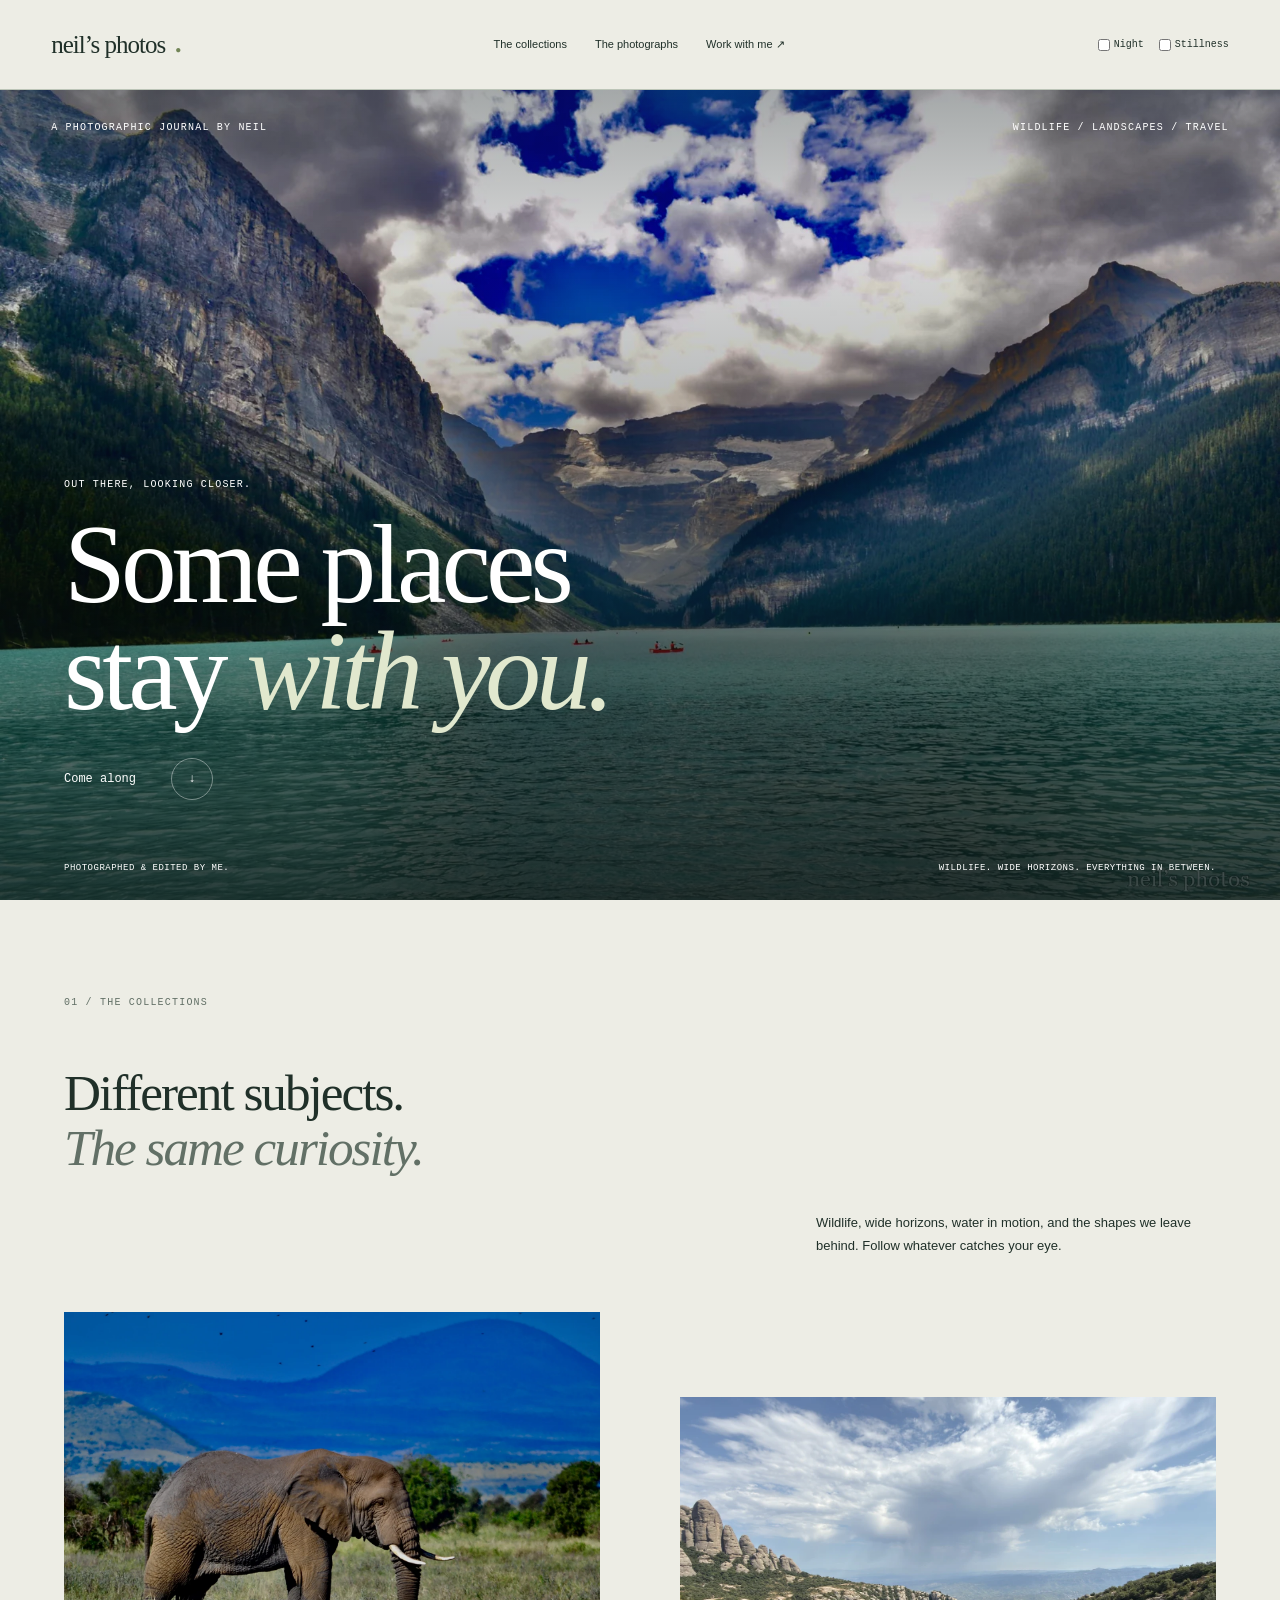
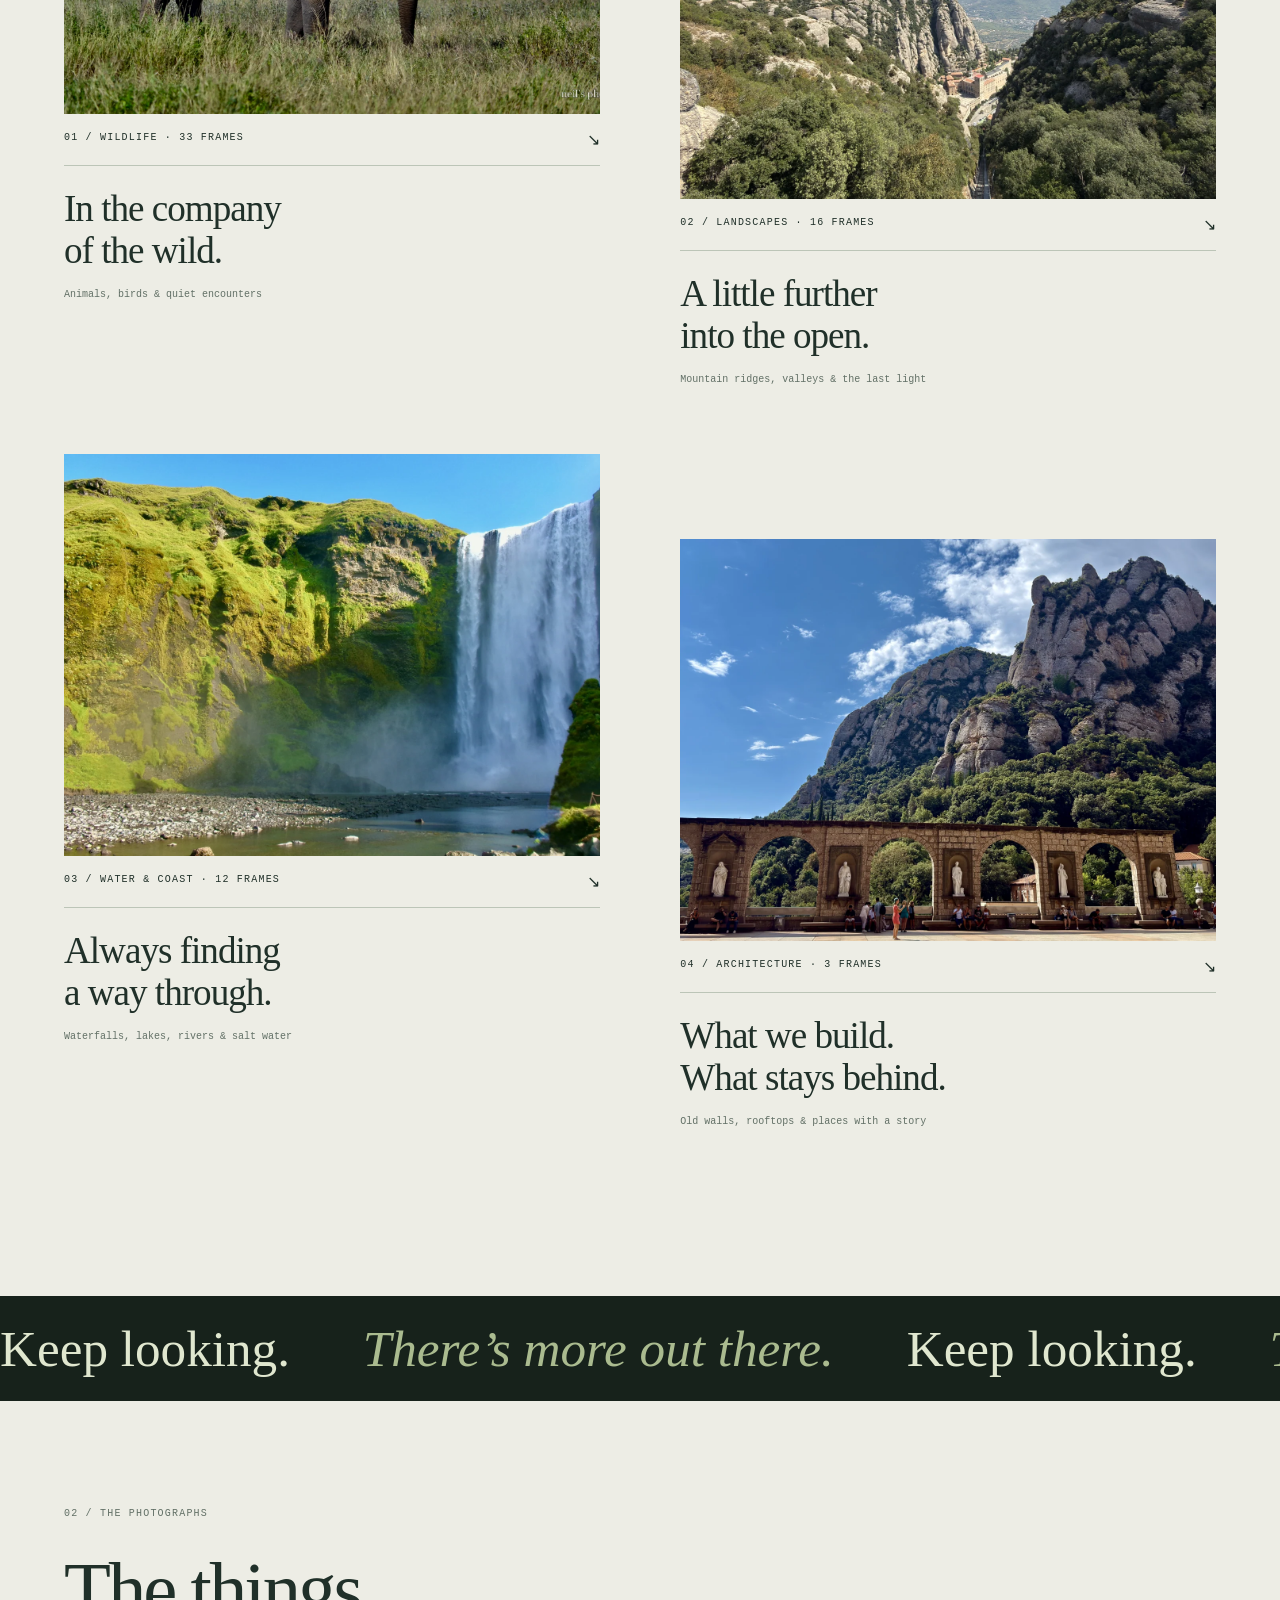
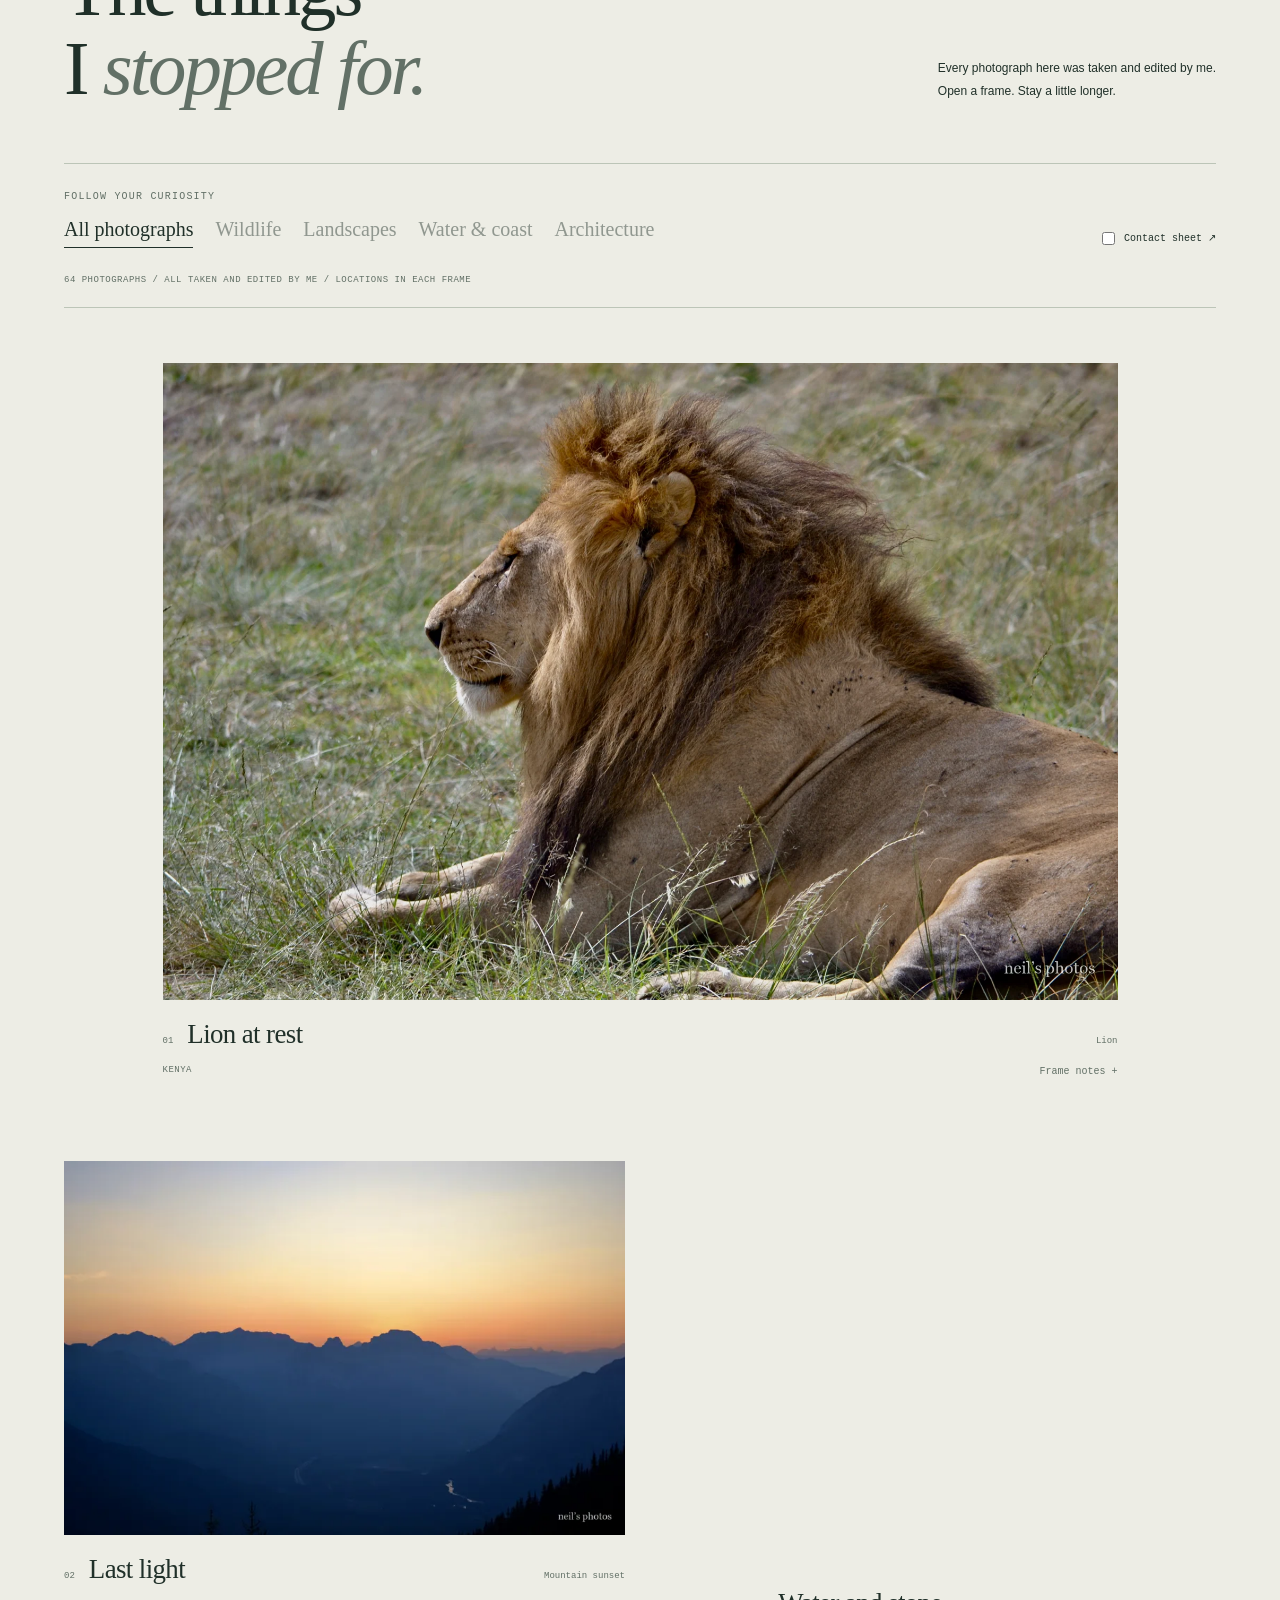
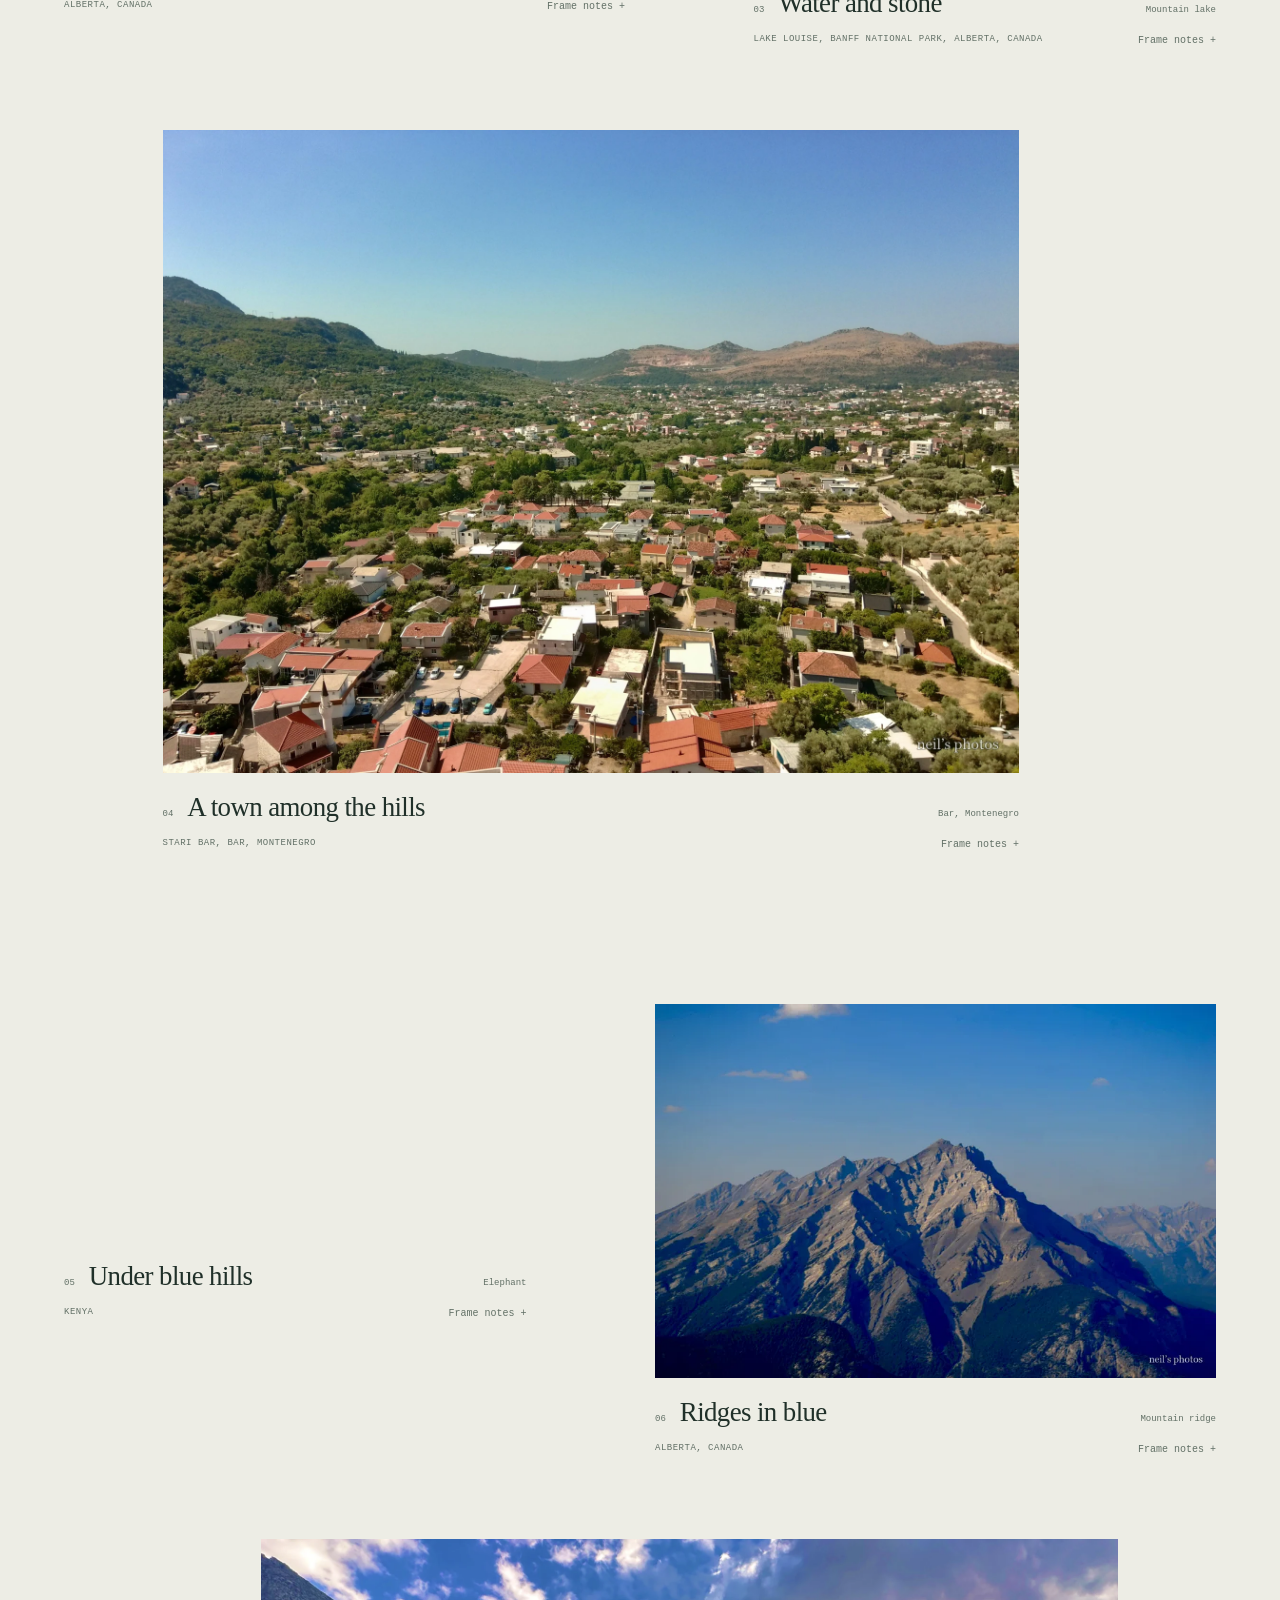
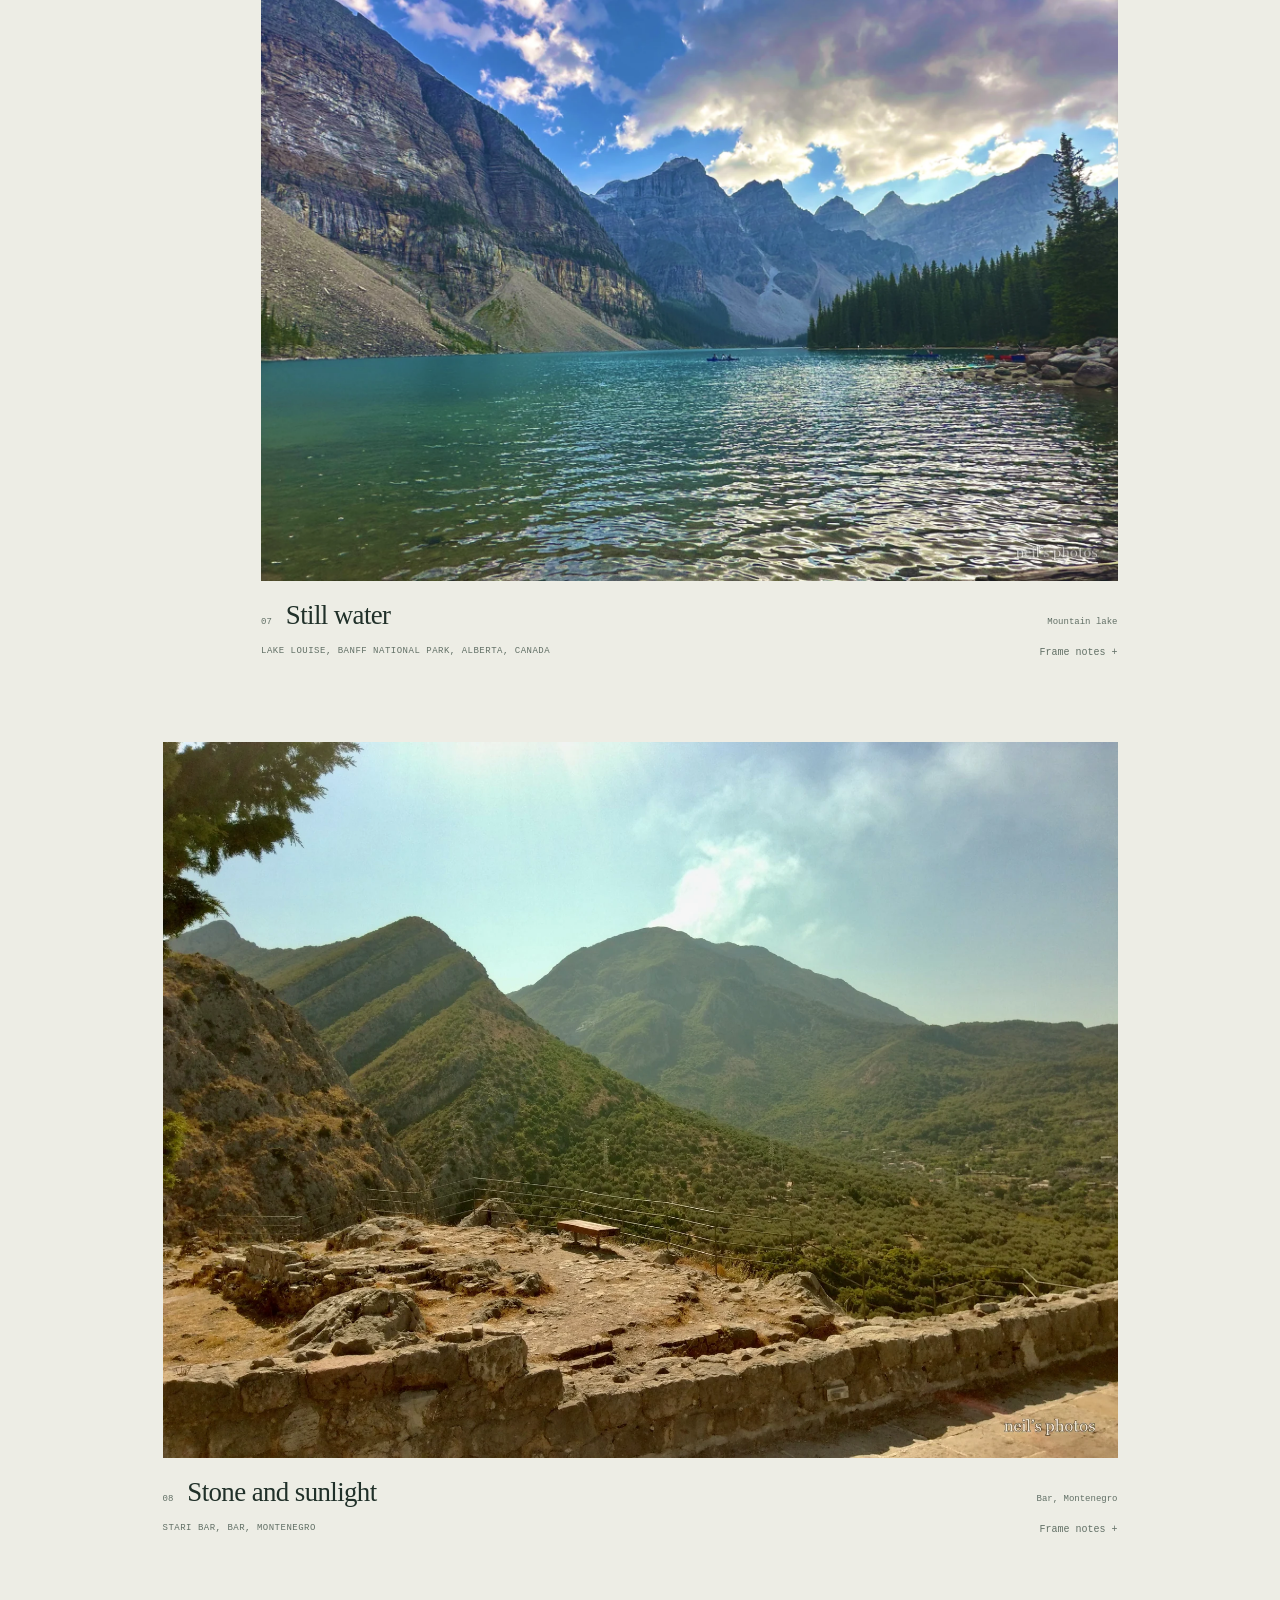
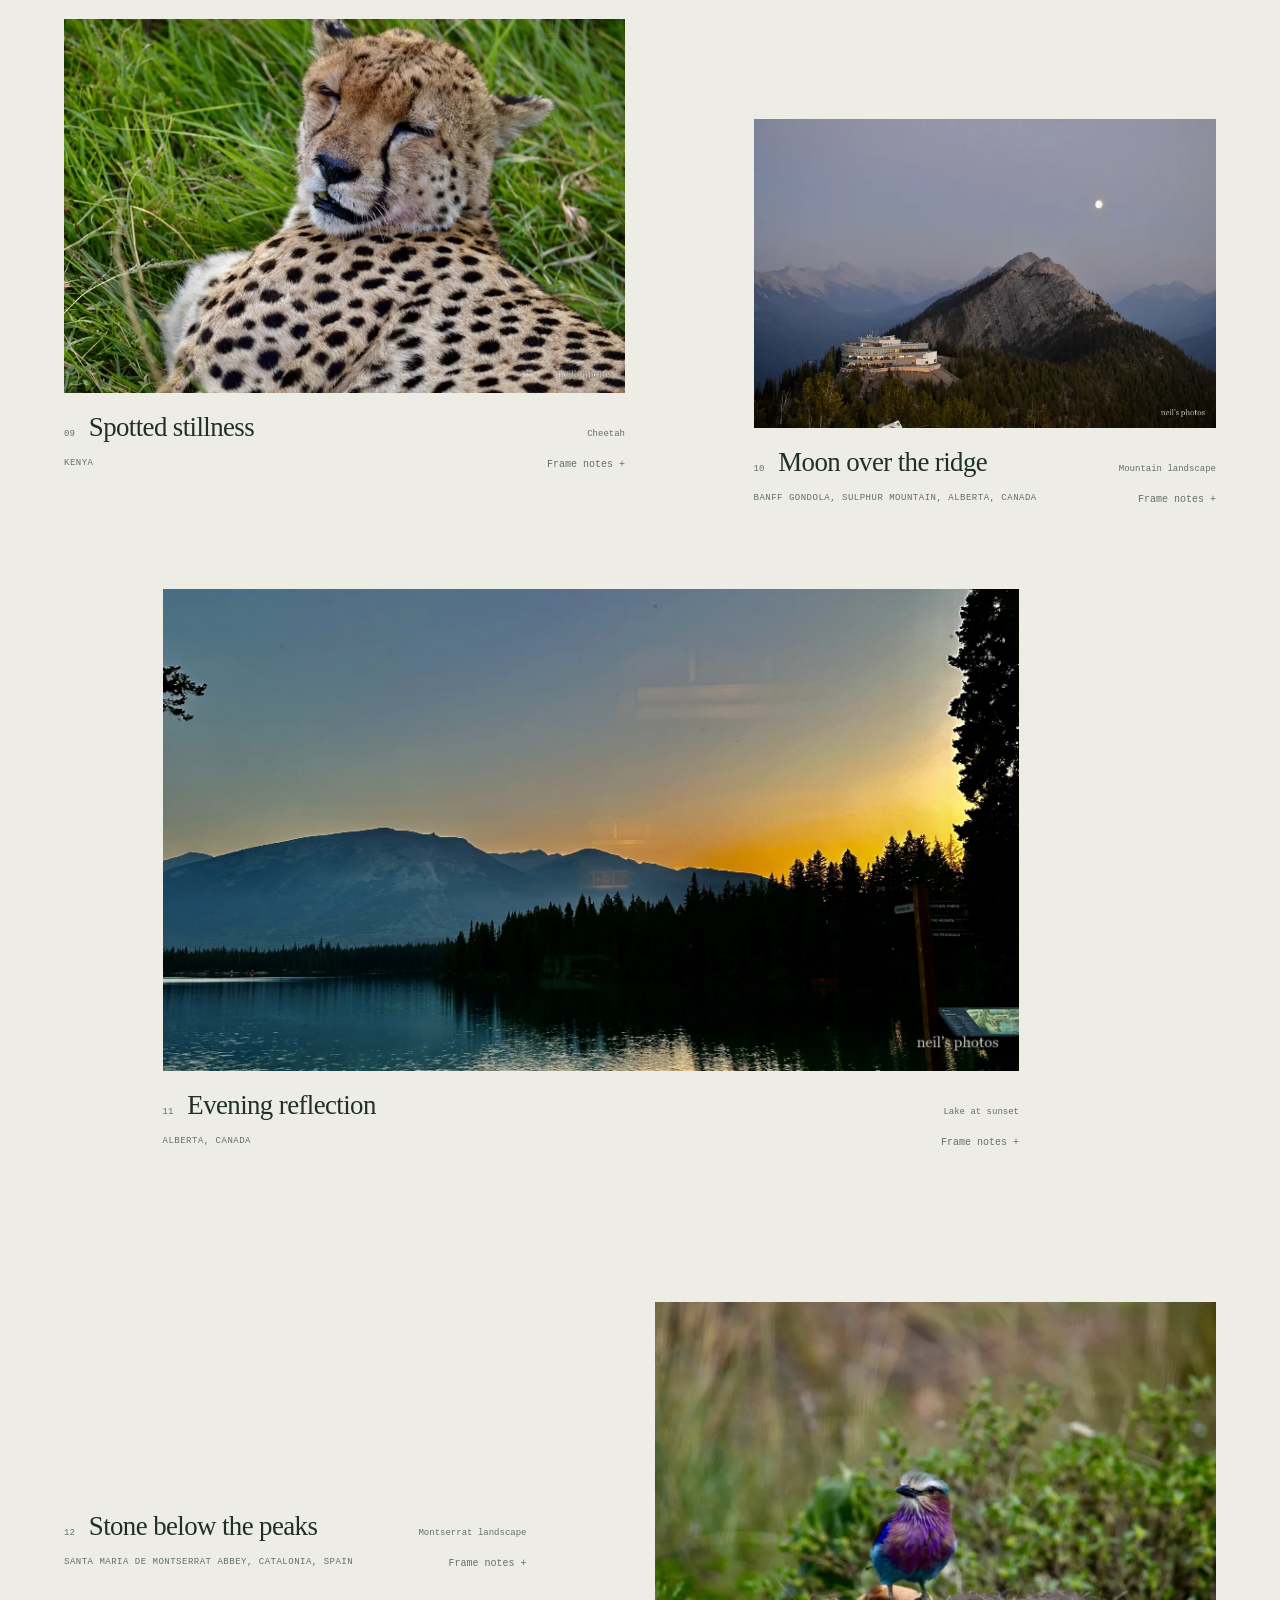
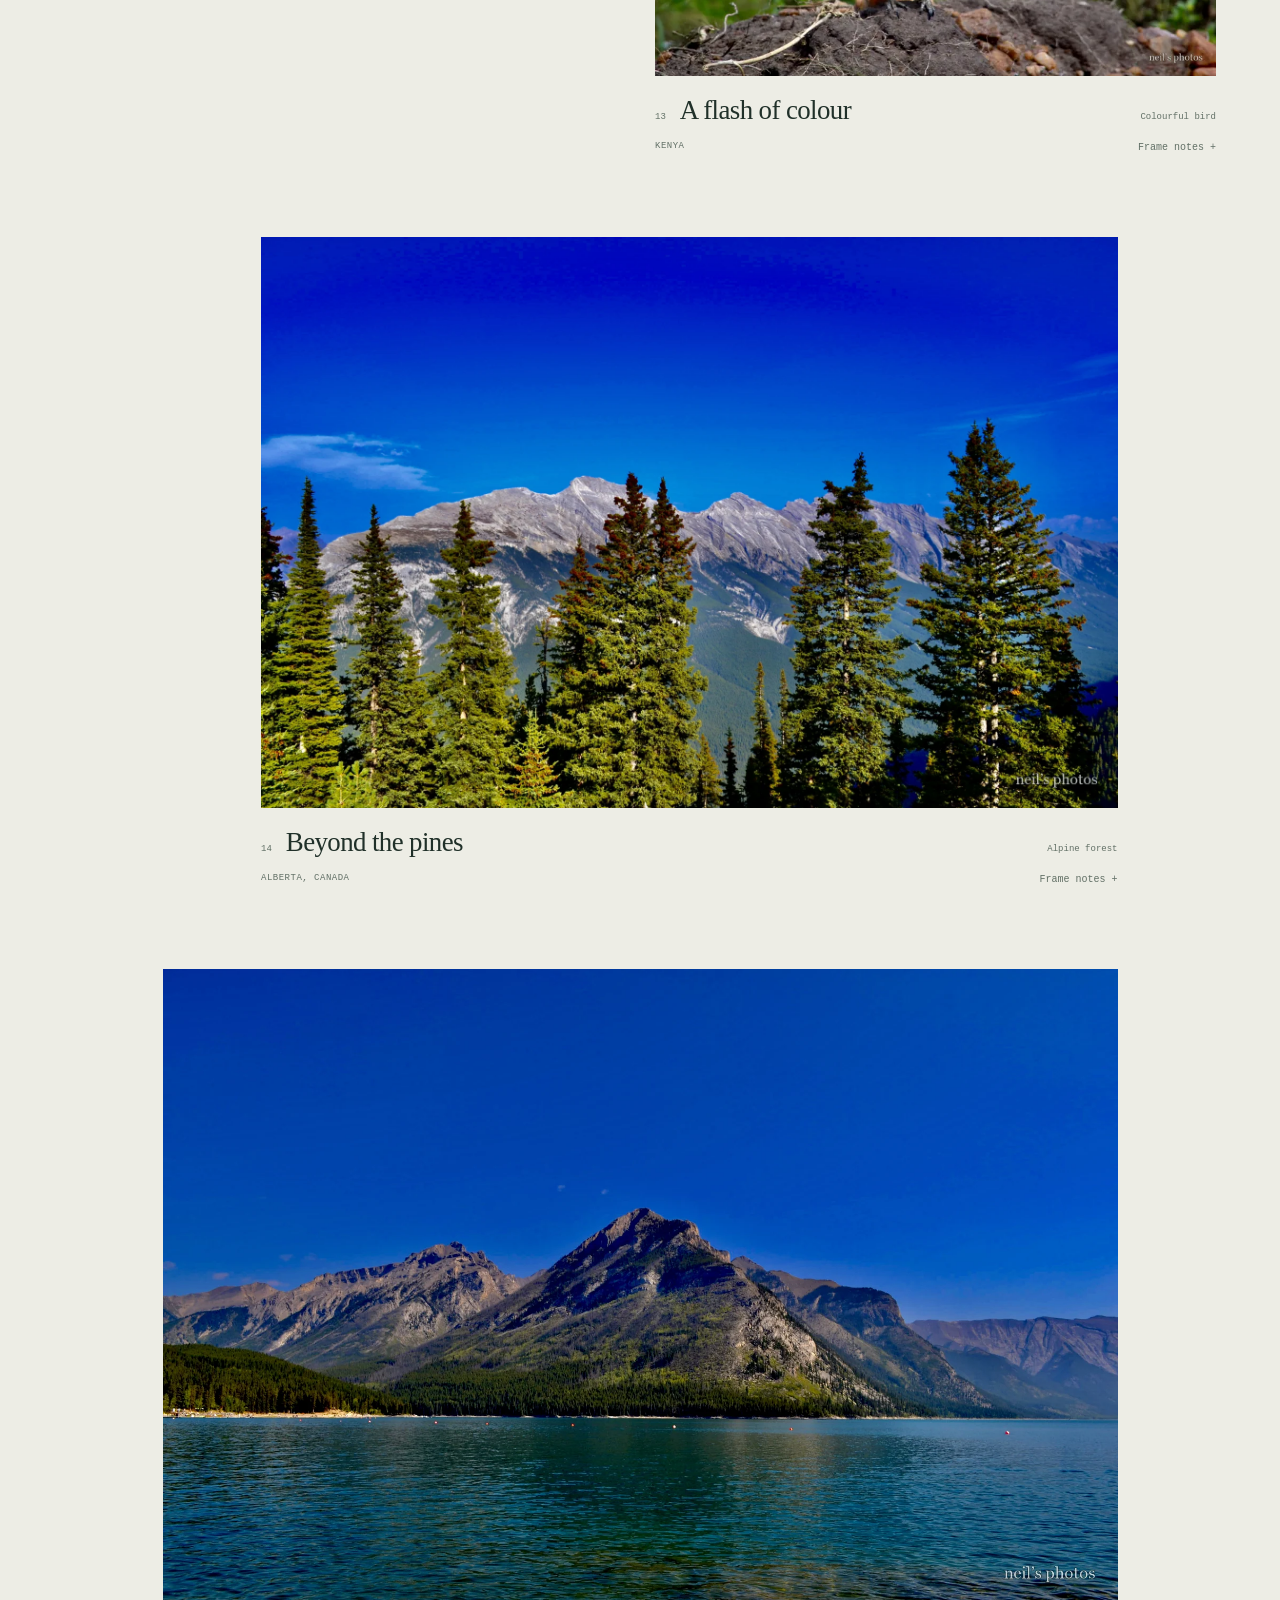
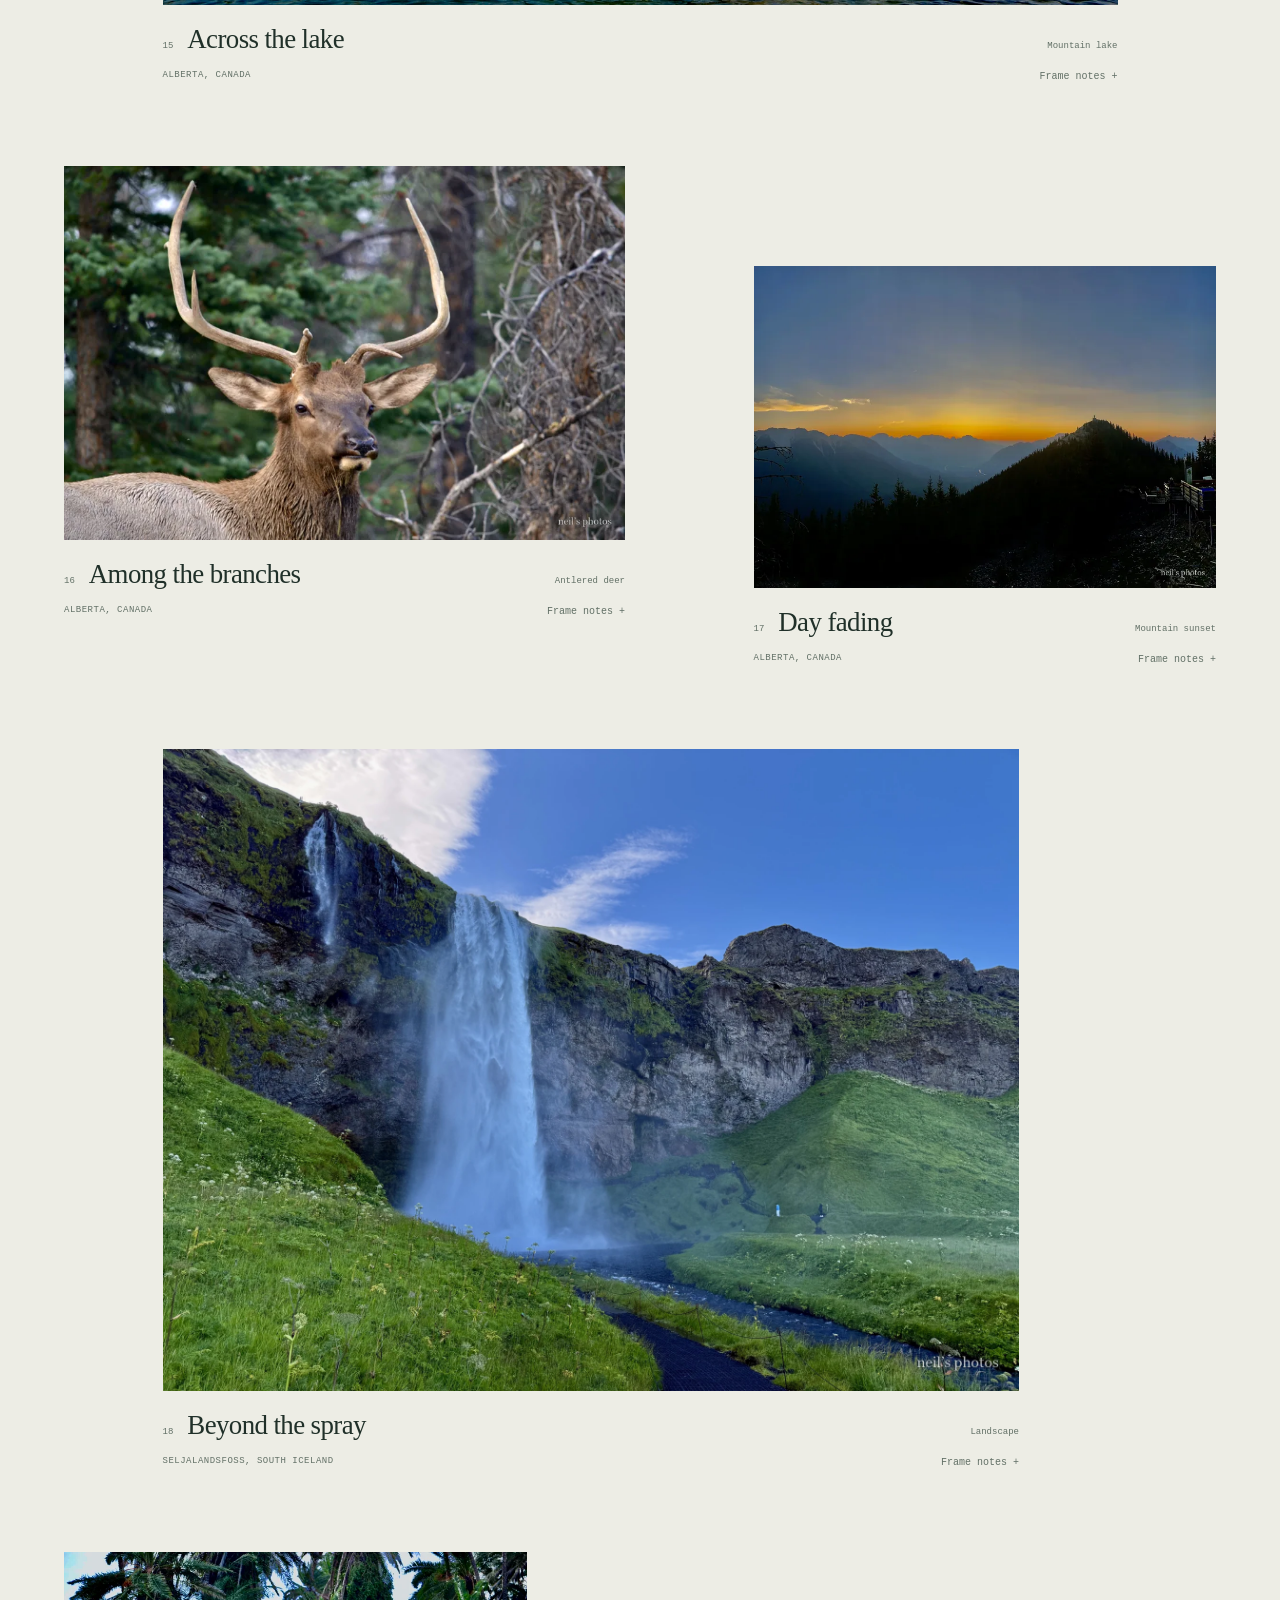
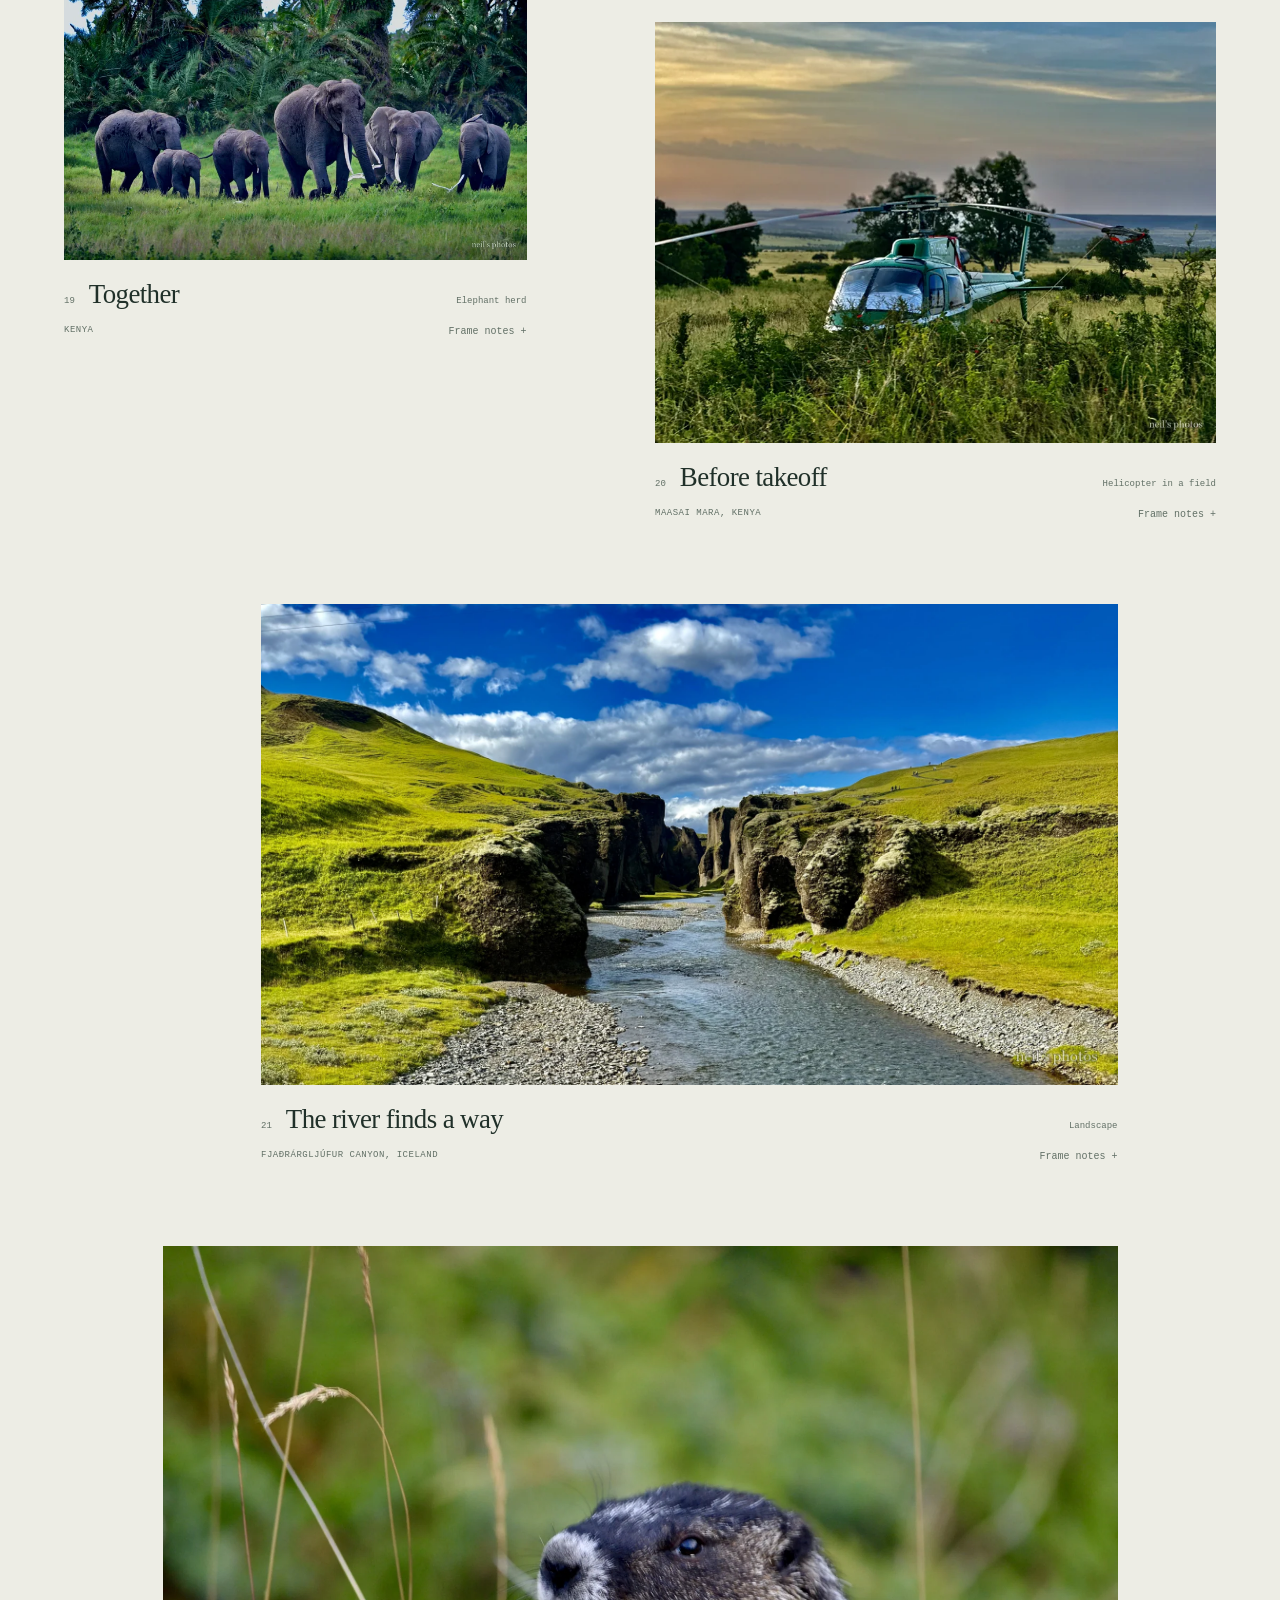
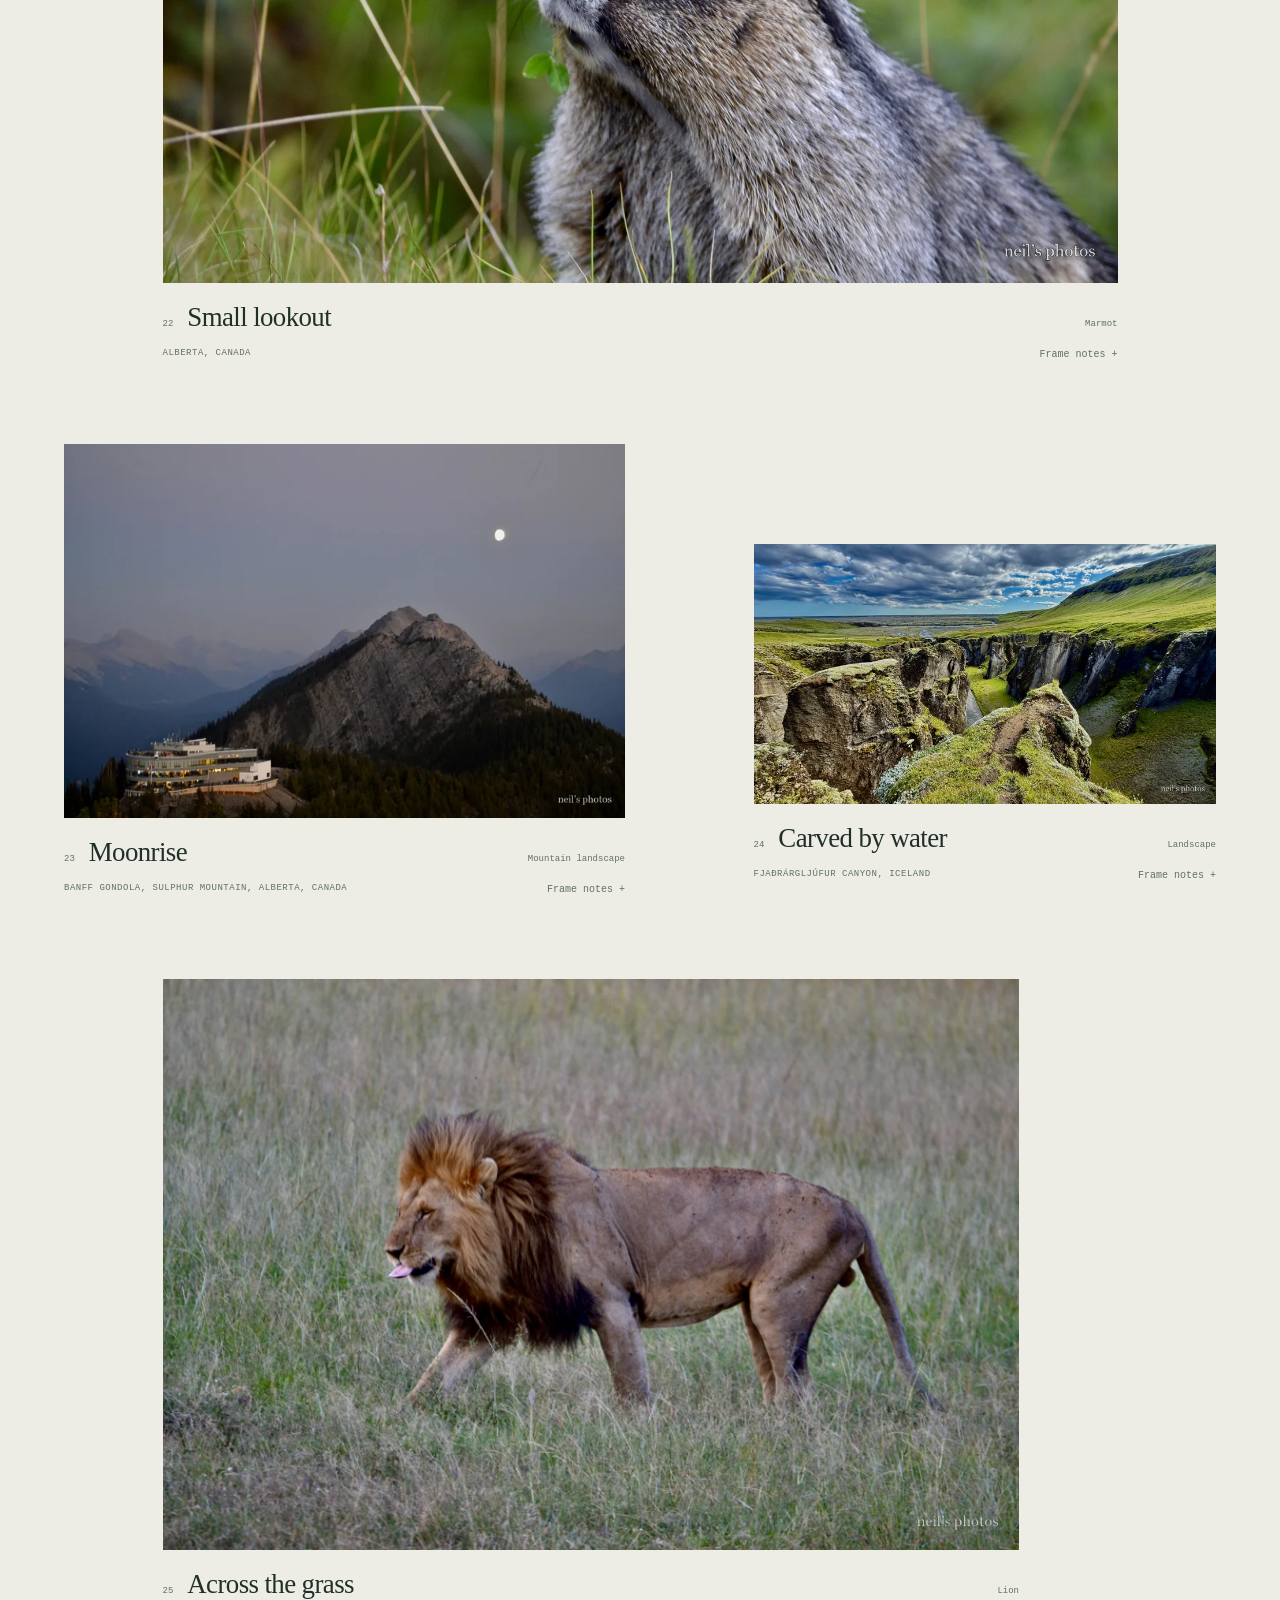
==== commit c99552cd: "Correct Before takeoff location to confirmed Maasai Mara, Kenya" ====
--- a/index.html
+++ b/index.html
@@ -53,7 +53,7 @@
 <article class="encounter" data-category="landscapes"><button class="image-open" popovertarget="view-17" aria-label="Enlarge Mountain sunset photograph"><img src="assets/photos/neil-34.webp" srcset="assets/photos/neil-34-small.webp 800w, assets/photos/neil-34.webp 1800w" sizes="auto, (max-width: 700px) 92vw, 92vw" alt="Mountain sunset: day fading" width="1800" height="1250" loading="lazy" decoding="async"></button><div class="frame-label"><span>17</span><h2>Day fading</h2><span>Mountain sunset</span></div><div class="photo-notes"><span class="place">Alberta, Canada</span><details><summary>Frame notes +</summary><dl><dt>Location</dt><dd>Alberta, Canada</dd><dt>Shutter</dt><dd>1/1171 s</dd><dt>Aperture</dt><dd>f/1.78</dd><dt>ISO</dt><dd>80</dd></dl><p>Exact shooting spot not recorded.</p><p>Photographed &amp; edited by Neil.</p></details></div><div class="photo-viewer" id="view-17" popover><div class="viewer-bar"><div><span class="viewer-title">Day fading</span><span class="viewer-location">Alberta, Canada · exact spot unconfirmed</span></div><button popovertarget="view-17" popovertargetaction="hide">Close ×</button></div><img src="assets/photos/neil-34.webp" srcset="assets/photos/neil-34-small.webp 800w, assets/photos/neil-34.webp 1800w" sizes="auto, (max-width: 700px) 92vw, 92vw" alt="Mountain sunset: day fading" width="1800" height="1250" loading="lazy" decoding="async"><div class="viewer-nav"><span>FRAME 17 / 64</span><span>Photographed &amp; edited by Neil</span><span>Esc to return</span></div></div></article>
 <article class="encounter" data-category="water"><button class="image-open" popovertarget="view-18" aria-label="Enlarge Landscape photograph"><img src="assets/photos/iceland-01.webp" srcset="assets/photos/iceland-01-small.webp 800w, assets/photos/iceland-01.webp 1800w" sizes="auto, (max-width: 700px) 92vw, 92vw" alt="Waterfall beneath a green cliff" width="1800" height="1350" loading="lazy" decoding="async"></button><div class="frame-label"><span>18</span><h2>Beyond the spray</h2><span>Landscape</span></div><div class="photo-notes"><span class="place">Seljalandsfoss, South Iceland</span><details><summary>Frame notes +</summary><dl><dt>Location</dt><dd>Seljalandsfoss, South Iceland</dd><dt>Shutter</dt><dd>1/1156 s</dd><dt>Aperture</dt><dd>f/1.78</dd><dt>ISO</dt><dd>100</dd></dl><p>Location identified from visible landmarks; not confirmed by GPS.</p><p>Photographed &amp; edited by Neil.</p></details></div><div class="photo-viewer" id="view-18" popover><div class="viewer-bar"><div><span class="viewer-title">Beyond the spray</span><span class="viewer-location">Seljalandsfoss, South Iceland · visual match</span></div><button popovertarget="view-18" popovertargetaction="hide">Close ×</button></div><img src="assets/photos/iceland-01.webp" srcset="assets/photos/iceland-01-small.webp 800w, assets/photos/iceland-01.webp 1800w" sizes="auto, (max-width: 700px) 92vw, 92vw" alt="Waterfall beneath a green cliff" width="1800" height="1350" loading="lazy" decoding="async"><div class="viewer-nav"><span>FRAME 18 / 64</span><span>Photographed &amp; edited by Neil</span><span>Esc to return</span></div></div></article>
 <article class="encounter" data-category="wildlife"><button class="image-open" popovertarget="view-19" aria-label="Enlarge Elephant herd photograph"><img src="assets/photos/neil-37.webp" srcset="assets/photos/neil-37-small.webp 800w, assets/photos/neil-37.webp 1800w" sizes="auto, (max-width: 700px) 92vw, 92vw" alt="Elephant herd: together" width="1800" height="1200" loading="lazy" decoding="async"></button><div class="frame-label"><span>19</span><h2>Together</h2><span>Elephant herd</span></div><div class="photo-notes"><span class="place">Kenya</span><details><summary>Frame notes +</summary><dl><dt>Location</dt><dd>Kenya</dd><dt>Shutter</dt><dd>1/500 s</dd><dt>Aperture</dt><dd>f/5.6</dd><dt>ISO</dt><dd>320</dd></dl><p>Exact shooting spot not recorded.</p><p>Photographed &amp; edited by Neil.</p></details></div><div class="photo-viewer" id="view-19" popover><div class="viewer-bar"><div><span class="viewer-title">Together</span><span class="viewer-location">Kenya · exact spot unconfirmed</span></div><button popovertarget="view-19" popovertargetaction="hide">Close ×</button></div><img src="assets/photos/neil-37.webp" srcset="assets/photos/neil-37-small.webp 800w, assets/photos/neil-37.webp 1800w" sizes="auto, (max-width: 700px) 92vw, 92vw" alt="Elephant herd: together" width="1800" height="1200" loading="lazy" decoding="async"><div class="viewer-nav"><span>FRAME 19 / 64</span><span>Photographed &amp; edited by Neil</span><span>Esc to return</span></div></div></article>
-<article class="encounter" data-category="landscapes"><button class="image-open" popovertarget="view-20" aria-label="Enlarge Helicopter in a field photograph"><img src="assets/photos/neil-35.webp" srcset="assets/photos/neil-35-small.webp 800w, assets/photos/neil-35.webp 1800w" sizes="auto, (max-width: 700px) 92vw, 92vw" alt="Helicopter in a field: before takeoff" width="1800" height="1350" loading="lazy" decoding="async"></button><div class="frame-label"><span>20</span><h2>Before takeoff</h2><span>Helicopter in a field</span></div><div class="photo-notes"><span class="place">Alberta, Canada</span><details><summary>Frame notes +</summary><dl><dt>Location</dt><dd>Alberta, Canada</dd><dt>Shutter</dt><dd>1/121 s</dd><dt>Aperture</dt><dd>f/2.8</dd><dt>ISO</dt><dd>50</dd></dl><p>Exact shooting spot not recorded.</p><p>Photographed &amp; edited by Neil.</p></details></div><div class="photo-viewer" id="view-20" popover><div class="viewer-bar"><div><span class="viewer-title">Before takeoff</span><span class="viewer-location">Alberta, Canada · exact spot unconfirmed</span></div><button popovertarget="view-20" popovertargetaction="hide">Close ×</button></div><img src="assets/photos/neil-35.webp" srcset="assets/photos/neil-35-small.webp 800w, assets/photos/neil-35.webp 1800w" sizes="auto, (max-width: 700px) 92vw, 92vw" alt="Helicopter in a field: before takeoff" width="1800" height="1350" loading="lazy" decoding="async"><div class="viewer-nav"><span>FRAME 20 / 64</span><span>Photographed &amp; edited by Neil</span><span>Esc to return</span></div></div></article>
+<article class="encounter" data-category="landscapes"><button class="image-open" popovertarget="view-20" aria-label="Enlarge Helicopter in a field photograph"><img src="assets/photos/neil-35.webp" srcset="assets/photos/neil-35-small.webp 800w, assets/photos/neil-35.webp 1800w" sizes="auto, (max-width: 700px) 92vw, 92vw" alt="Helicopter in a field: before takeoff" width="1800" height="1350" loading="lazy" decoding="async"></button><div class="frame-label"><span>20</span><h2>Before takeoff</h2><span>Helicopter in a field</span></div><div class="photo-notes"><span class="place">Maasai Mara, Kenya</span><details><summary>Frame notes +</summary><dl><dt>Location</dt><dd>Maasai Mara, Kenya</dd><dt>Shutter</dt><dd>1/121 s</dd><dt>Aperture</dt><dd>f/2.8</dd><dt>ISO</dt><dd>50</dd></dl><p>Photographed &amp; edited by Neil.</p></details></div><div class="photo-viewer" id="view-20" popover><div class="viewer-bar"><div><span class="viewer-title">Before takeoff</span><span class="viewer-location">Maasai Mara, Kenya</span></div><button popovertarget="view-20" popovertargetaction="hide">Close ×</button></div><img src="assets/photos/neil-35.webp" srcset="assets/photos/neil-35-small.webp 800w, assets/photos/neil-35.webp 1800w" sizes="auto, (max-width: 700px) 92vw, 92vw" alt="Helicopter in a field: before takeoff" width="1800" height="1350" loading="lazy" decoding="async"><div class="viewer-nav"><span>FRAME 20 / 64</span><span>Photographed &amp; edited by Neil</span><span>Esc to return</span></div></div></article>
 <article class="encounter" data-category="water"><button class="image-open" popovertarget="view-21" aria-label="Enlarge Landscape photograph"><img src="assets/photos/iceland-05.webp" srcset="assets/photos/iceland-05-small.webp 800w, assets/photos/iceland-05.webp 1800w" sizes="auto, (max-width: 700px) 92vw, 92vw" alt="River between moss-covered rock walls" width="1800" height="1012" loading="lazy" decoding="async"></button><div class="frame-label"><span>21</span><h2>The river finds a way</h2><span>Landscape</span></div><div class="photo-notes"><span class="place">Fjaðrárgljúfur canyon, Iceland</span><details><summary>Frame notes +</summary><dl><dt>Location</dt><dd>Fjaðrárgljúfur canyon, Iceland</dd><dt>Shutter</dt><dd>1/2232 s</dd><dt>Aperture</dt><dd>f/1.78</dd><dt>ISO</dt><dd>80</dd></dl><p>Location identified from visible landmarks; not confirmed by GPS.</p><p>Photographed &amp; edited by Neil.</p></details></div><div class="photo-viewer" id="view-21" popover><div class="viewer-bar"><div><span class="viewer-title">The river finds a way</span><span class="viewer-location">Fjaðrárgljúfur canyon, Iceland · visual match</span></div><button popovertarget="view-21" popovertargetaction="hide">Close ×</button></div><img src="assets/photos/iceland-05.webp" srcset="assets/photos/iceland-05-small.webp 800w, assets/photos/iceland-05.webp 1800w" sizes="auto, (max-width: 700px) 92vw, 92vw" alt="River between moss-covered rock walls" width="1800" height="1012" loading="lazy" decoding="async"><div class="viewer-nav"><span>FRAME 21 / 64</span><span>Photographed &amp; edited by Neil</span><span>Esc to return</span></div></div></article>
 <article class="encounter" data-category="wildlife"><button class="image-open" popovertarget="view-22" aria-label="Enlarge Marmot photograph"><img src="assets/photos/neil-31.webp" srcset="assets/photos/neil-31-small.webp 800w, assets/photos/neil-31.webp 1800w" sizes="auto, (max-width: 700px) 92vw, 92vw" alt="Marmot: small lookout" width="1800" height="1200" loading="lazy" decoding="async"></button><div class="frame-label"><span>22</span><h2>Small lookout</h2><span>Marmot</span></div><div class="photo-notes"><span class="place">Alberta, Canada</span><details><summary>Frame notes +</summary><dl><dt>Location</dt><dd>Alberta, Canada</dd><dt>Shutter</dt><dd>Not supplied</dd><dt>Aperture</dt><dd>Not supplied</dd><dt>ISO</dt><dd>Not supplied</dd></dl><p>Exact shooting spot not recorded.</p><p>Photographed &amp; edited by Neil.</p></details></div><div class="photo-viewer" id="view-22" popover><div class="viewer-bar"><div><span class="viewer-title">Small lookout</span><span class="viewer-location">Alberta, Canada · exact spot unconfirmed</span></div><button popovertarget="view-22" popovertargetaction="hide">Close ×</button></div><img src="assets/photos/neil-31.webp" srcset="assets/photos/neil-31-small.webp 800w, assets/photos/neil-31.webp 1800w" sizes="auto, (max-width: 700px) 92vw, 92vw" alt="Marmot: small lookout" width="1800" height="1200" loading="lazy" decoding="async"><div class="viewer-nav"><span>FRAME 22 / 64</span><span>Photographed &amp; edited by Neil</span><span>Esc to return</span></div></div></article>
 <article class="encounter" data-category="landscapes"><button class="image-open" popovertarget="view-23" aria-label="Enlarge Mountain landscape photograph"><img src="assets/photos/neil-40.webp" srcset="assets/photos/neil-40-small.webp 800w, assets/photos/neil-40.webp 1800w" sizes="auto, (max-width: 700px) 92vw, 92vw" alt="Mountain landscape: moonrise" width="1800" height="1200" loading="lazy" decoding="async"></button><div class="frame-label"><span>23</span><h2>Moonrise</h2><span>Mountain landscape</span></div><div class="photo-notes"><span class="place">Banff Gondola, Sulphur Mountain, Alberta, Canada</span><details><summary>Frame notes +</summary><dl><dt>Location</dt><dd>Banff Gondola, Sulphur Mountain, Alberta, Canada</dd><dt>Shutter</dt><dd>Not supplied</dd><dt>Aperture</dt><dd>Not supplied</dd><dt>ISO</dt><dd>Not supplied</dd></dl><p>Location identified from visible landmarks; not confirmed by GPS.</p><p>Photographed &amp; edited by Neil.</p></details></div><div class="photo-viewer" id="view-23" popover><div class="viewer-bar"><div><span class="viewer-title">Moonrise</span><span class="viewer-location">Banff Gondola, Sulphur Mountain, Alberta, Canada · visual match</span></div><button popovertarget="view-23" popovertargetaction="hide">Close ×</button></div><img src="assets/photos/neil-40.webp" srcset="assets/photos/neil-40-small.webp 800w, assets/photos/neil-40.webp 1800w" sizes="auto, (max-width: 700px) 92vw, 92vw" alt="Mountain landscape: moonrise" width="1800" height="1200" loading="lazy" decoding="async"><div class="viewer-nav"><span>FRAME 23 / 64</span><span>Photographed &amp; edited by Neil</span><span>Esc to return</span></div></div></article>
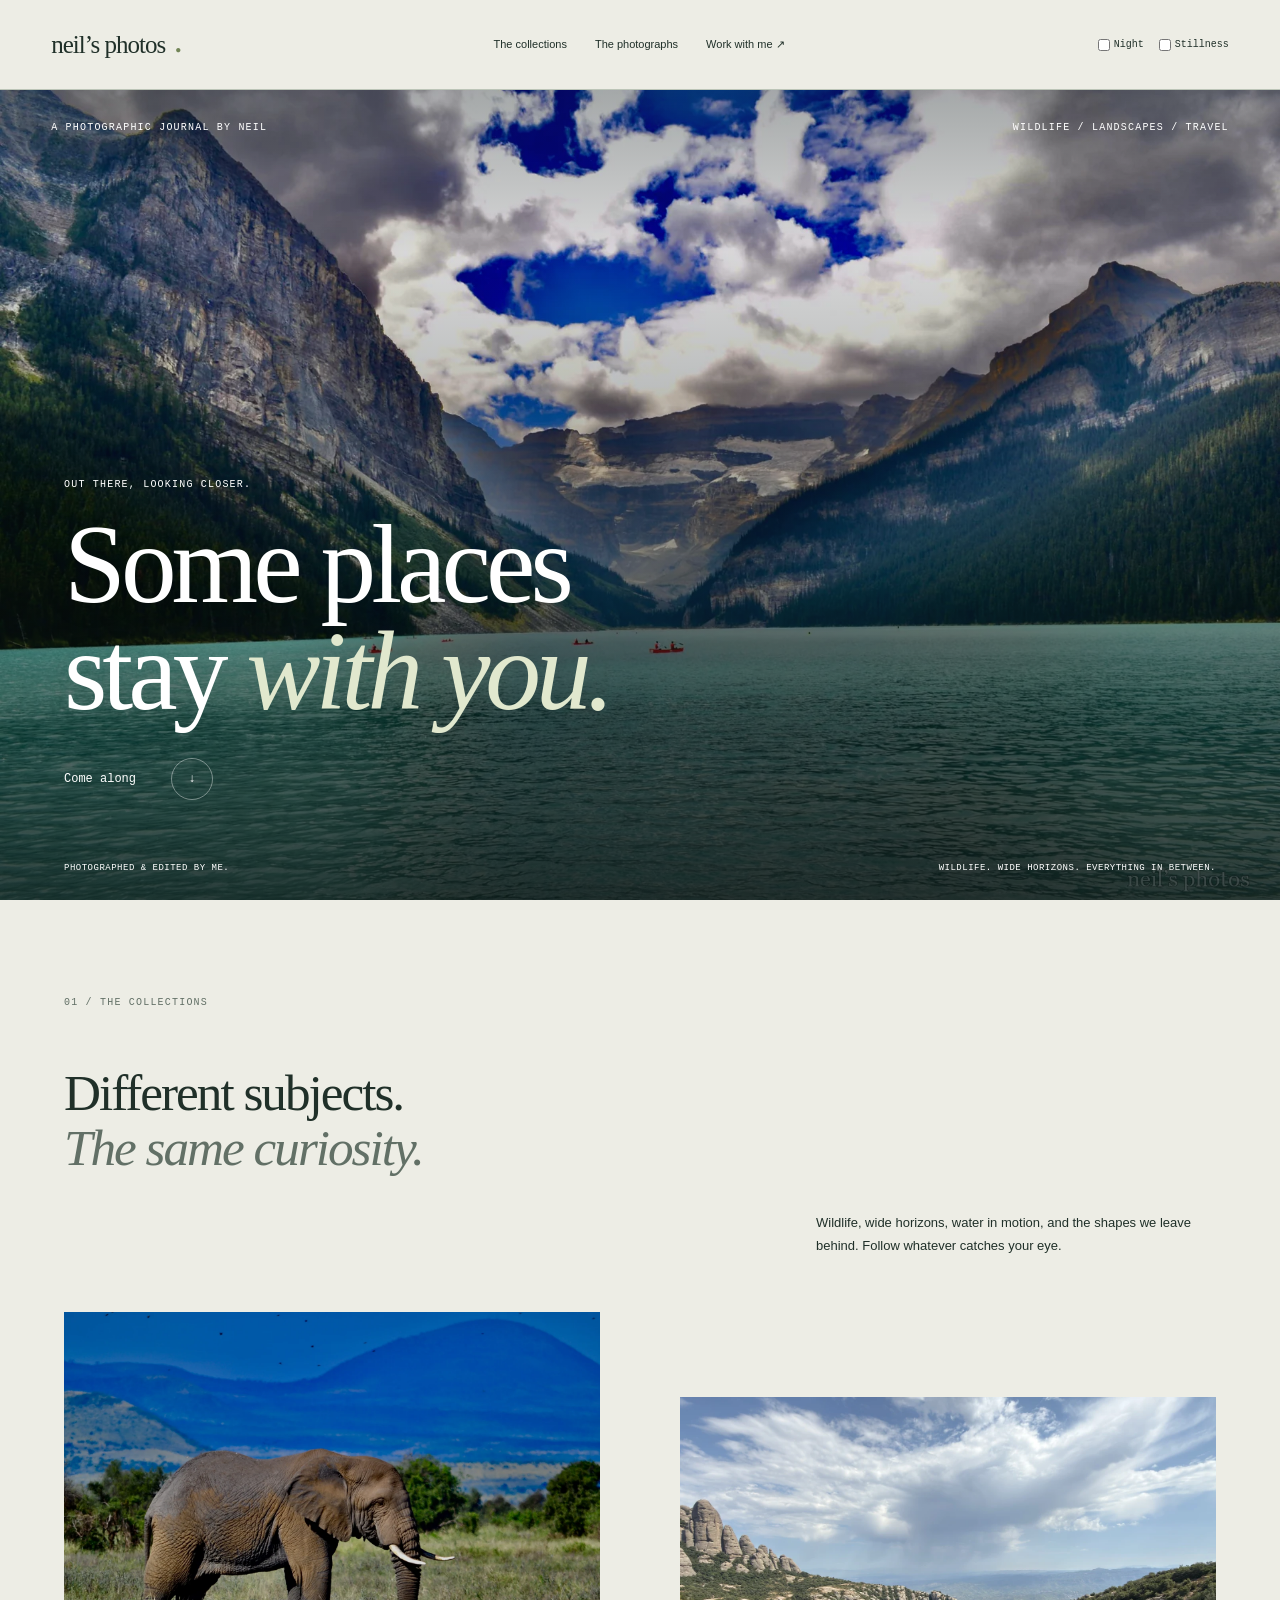
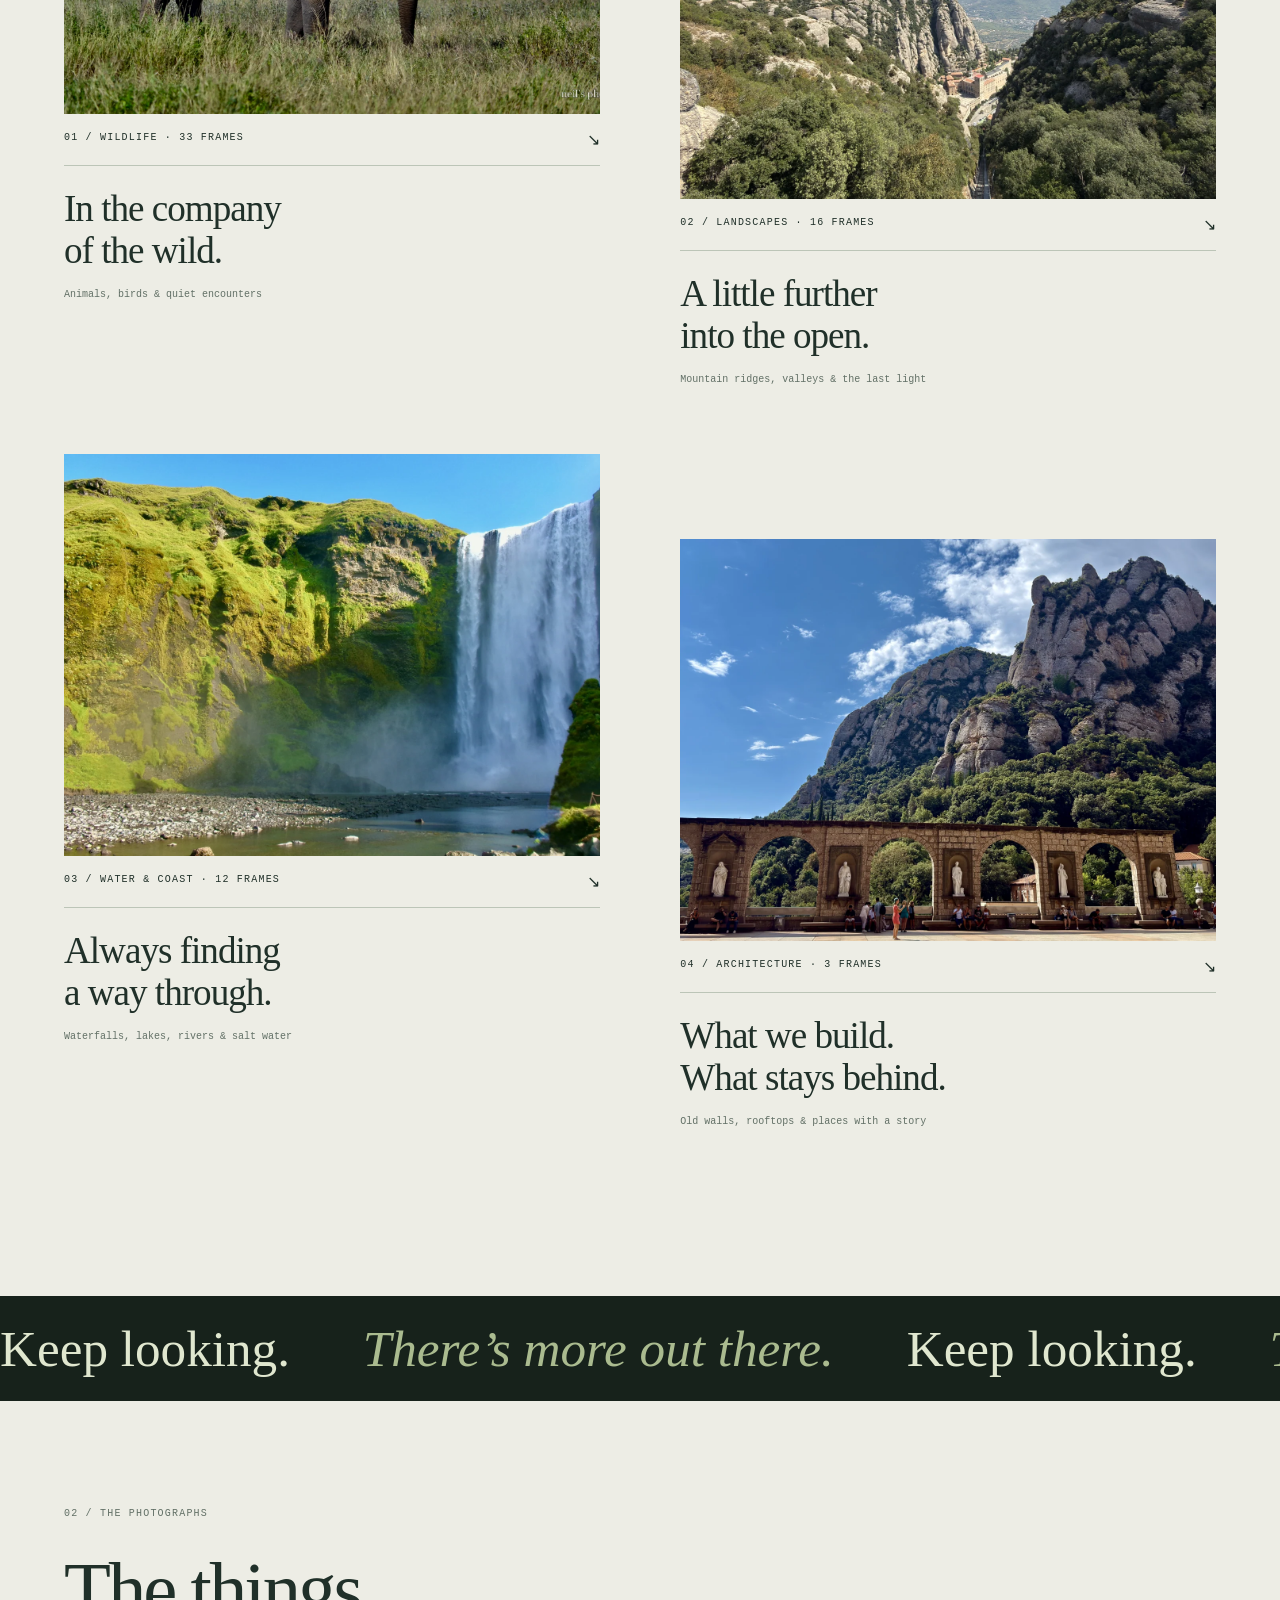
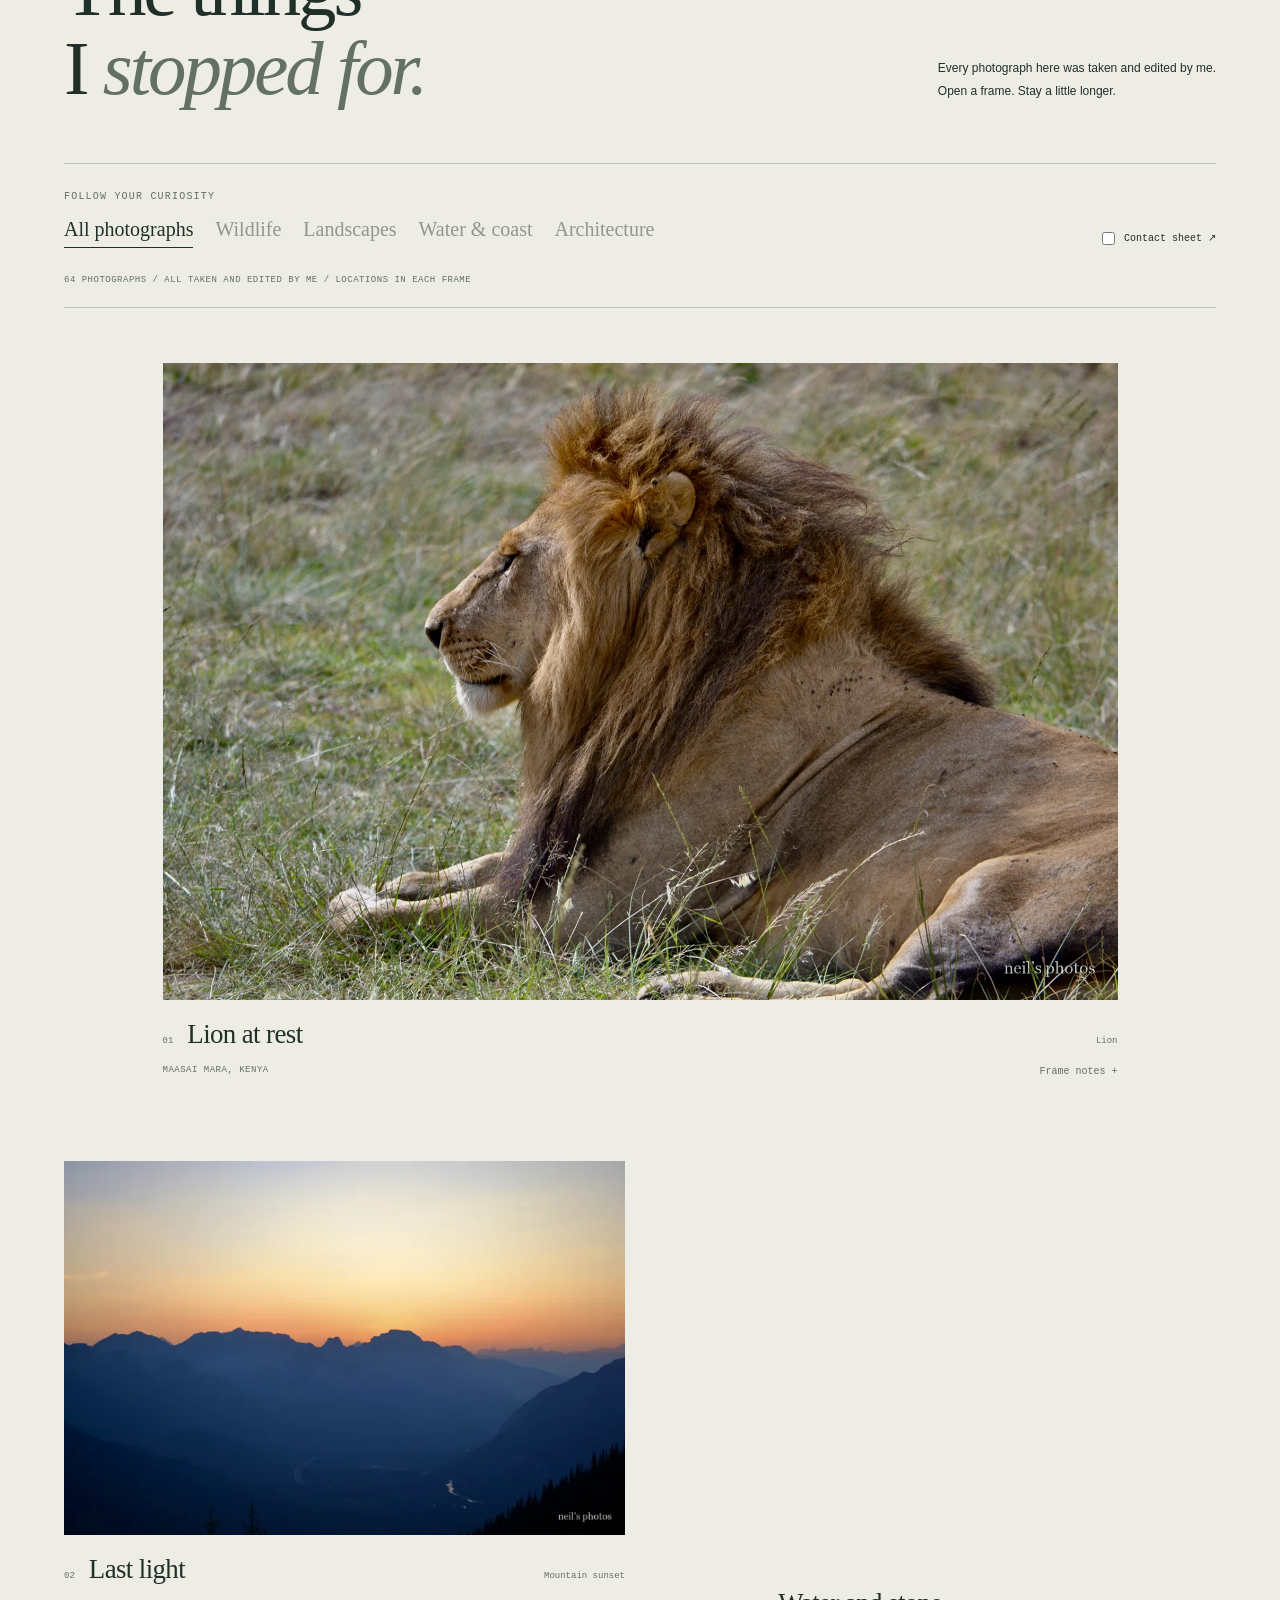
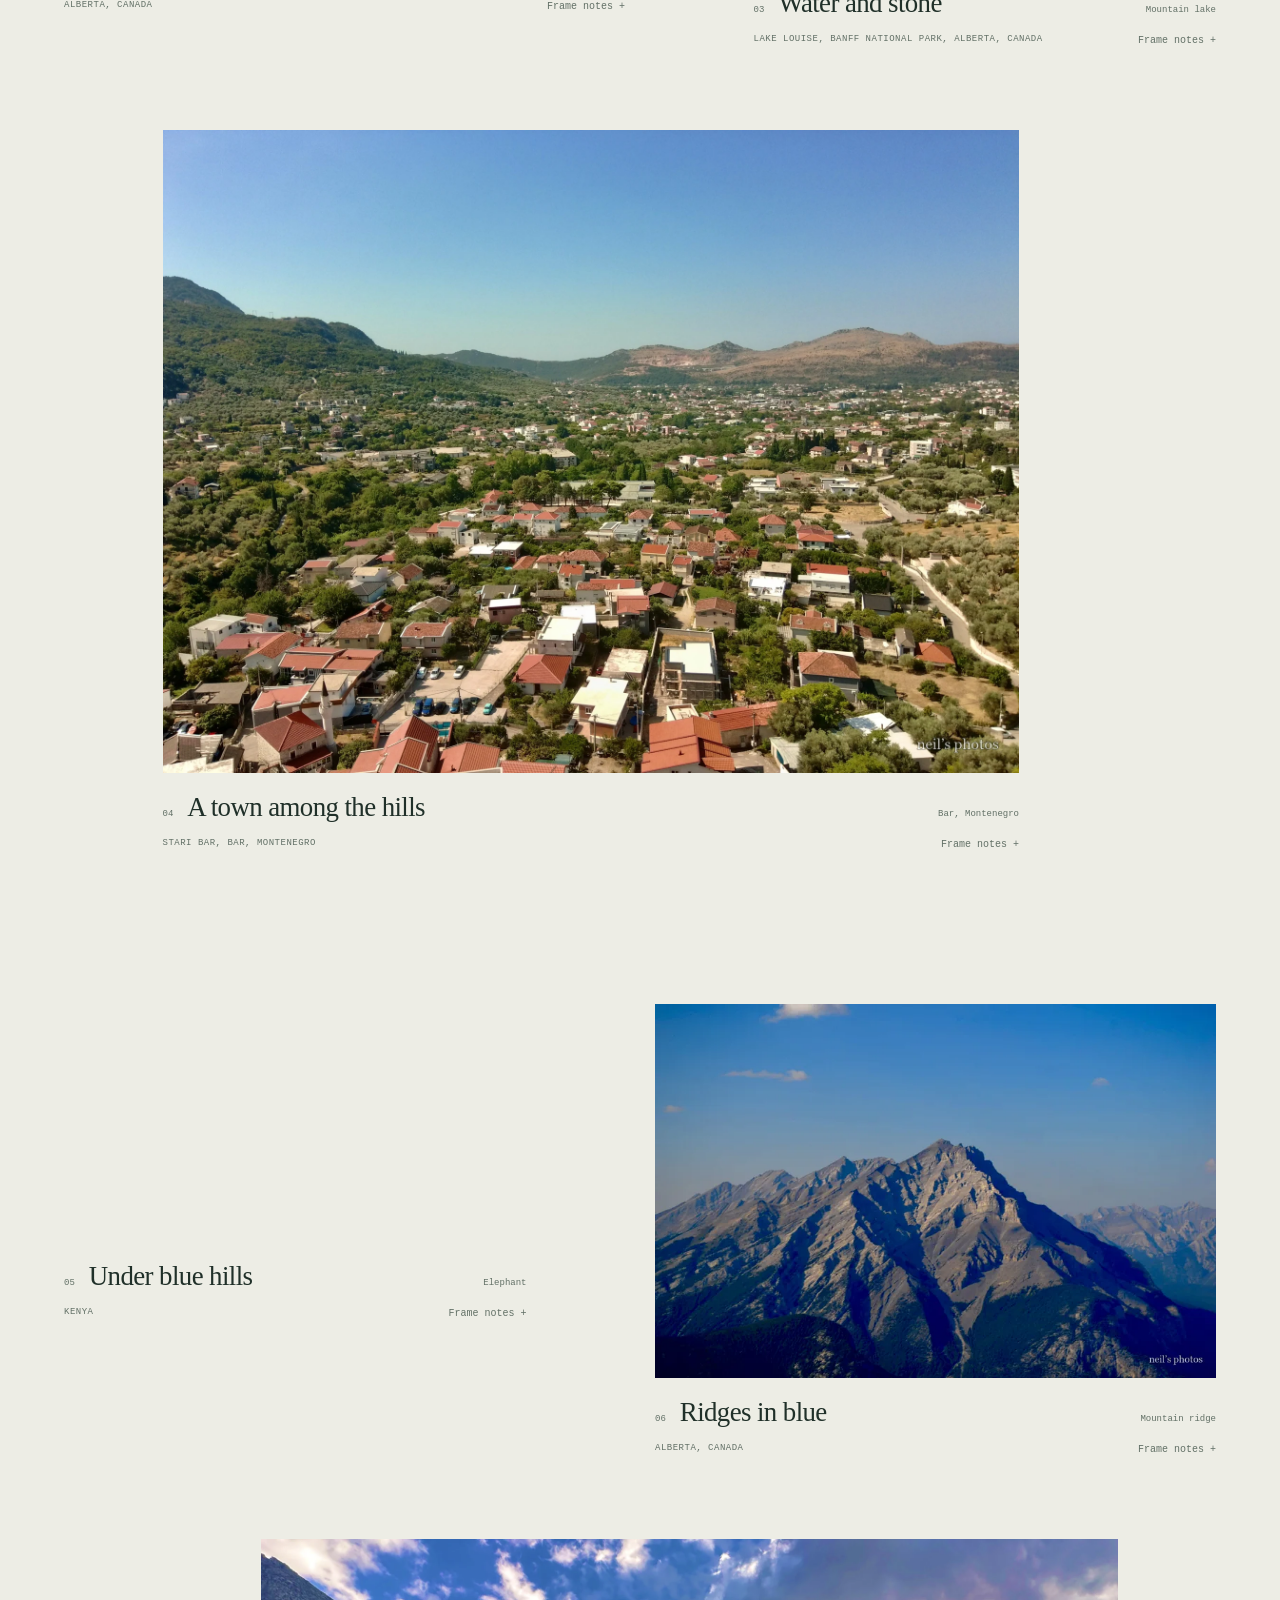
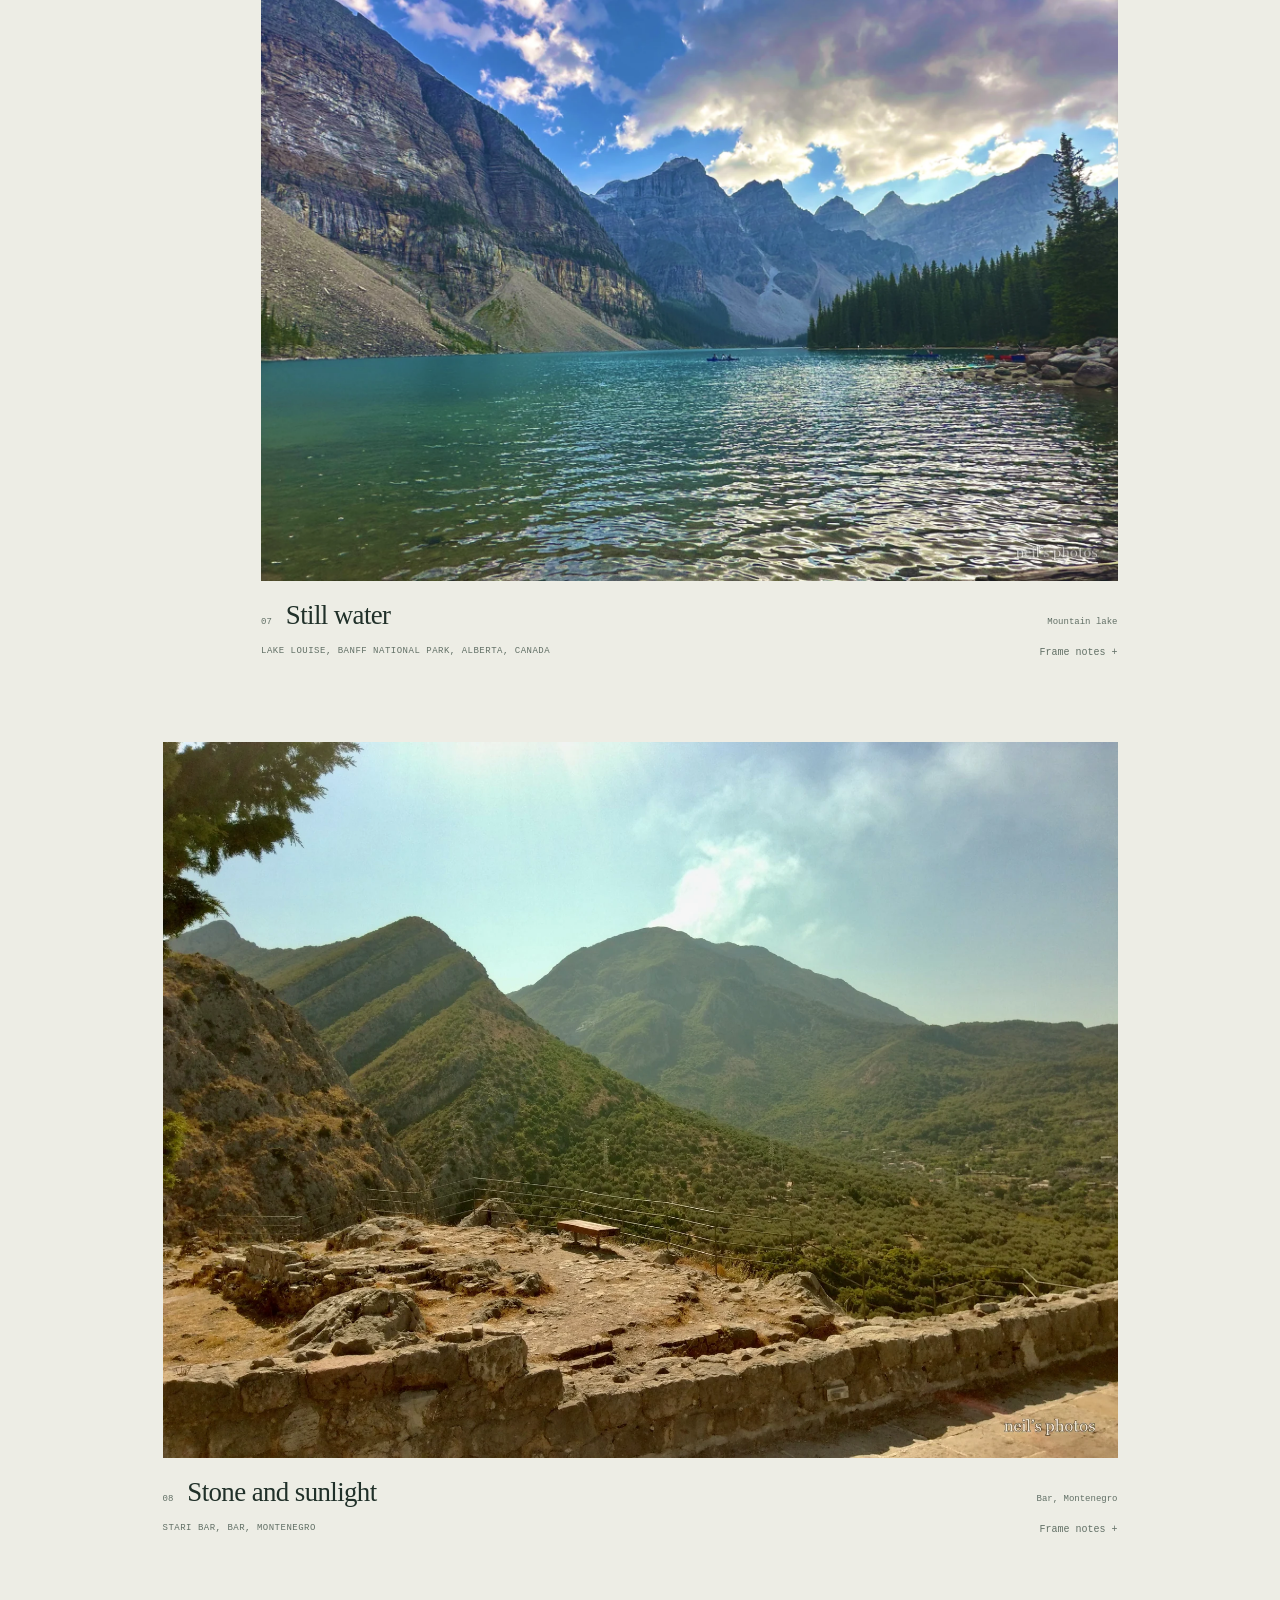
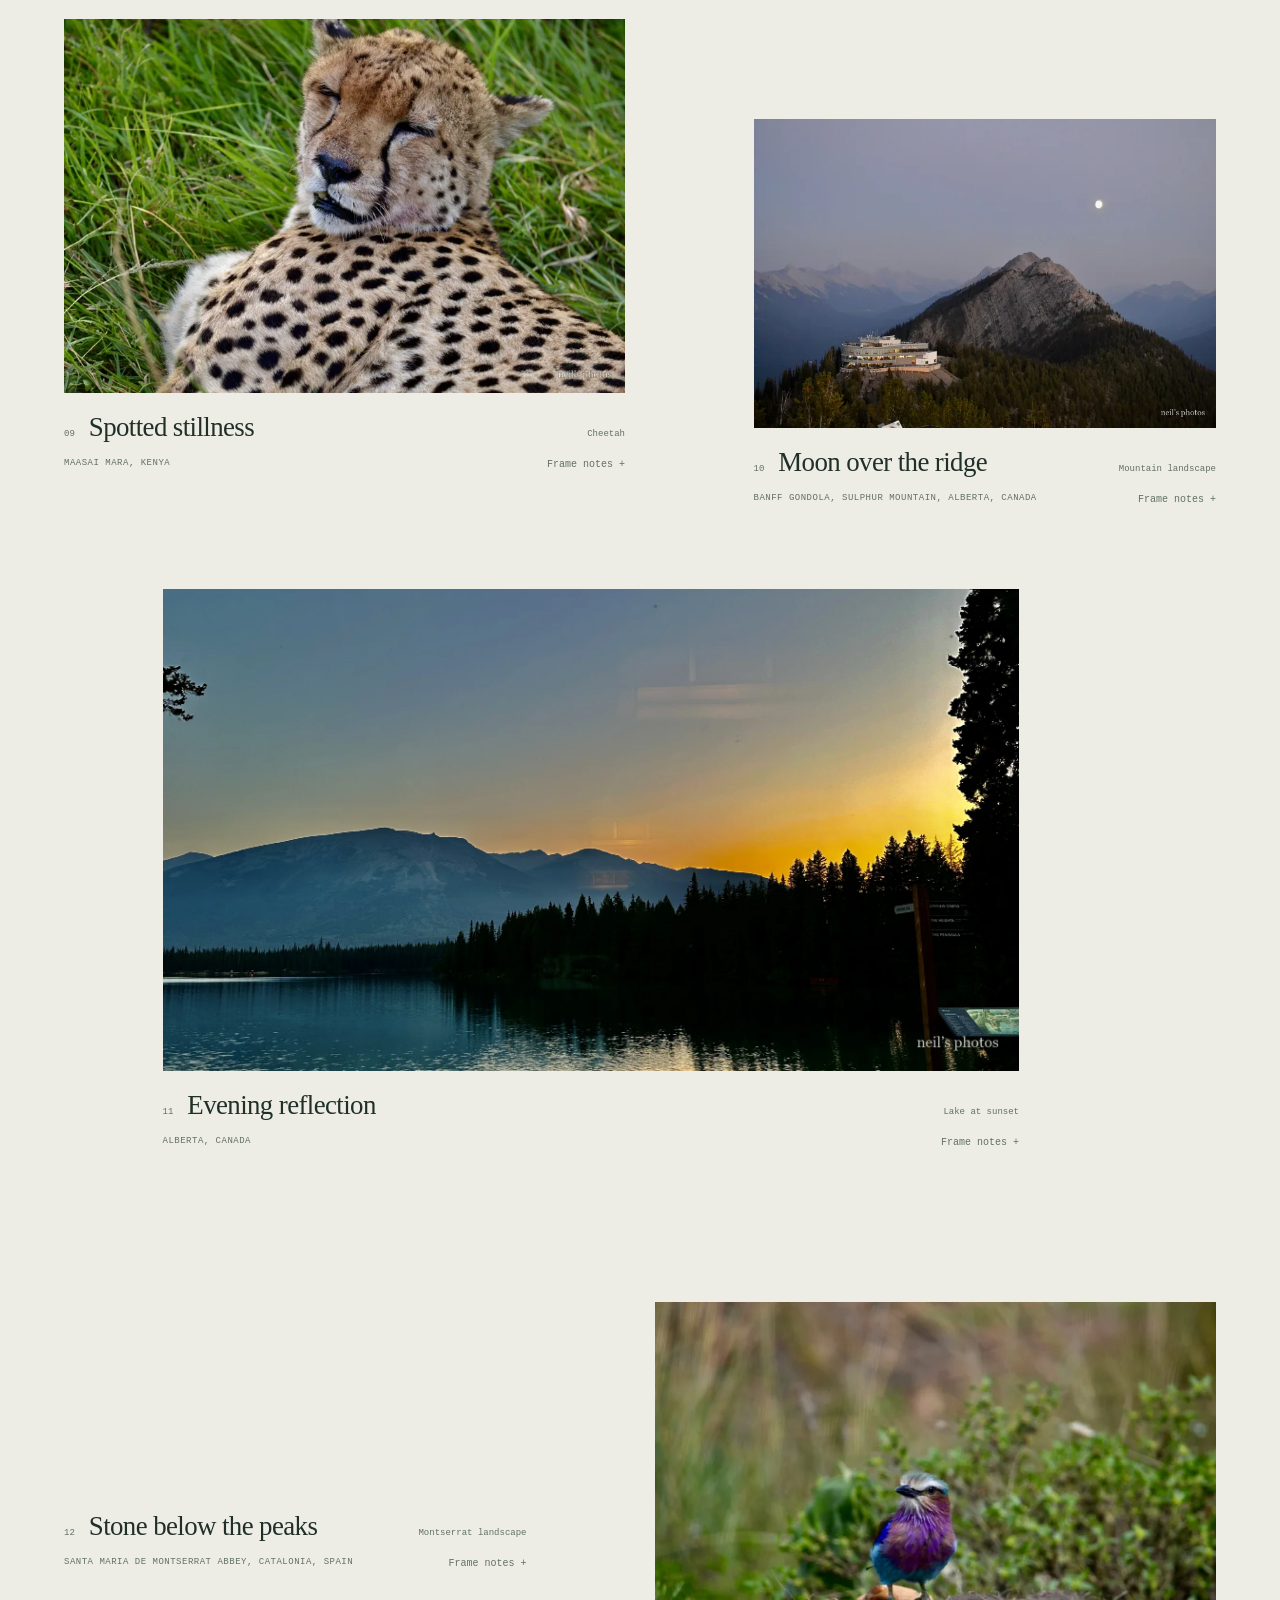
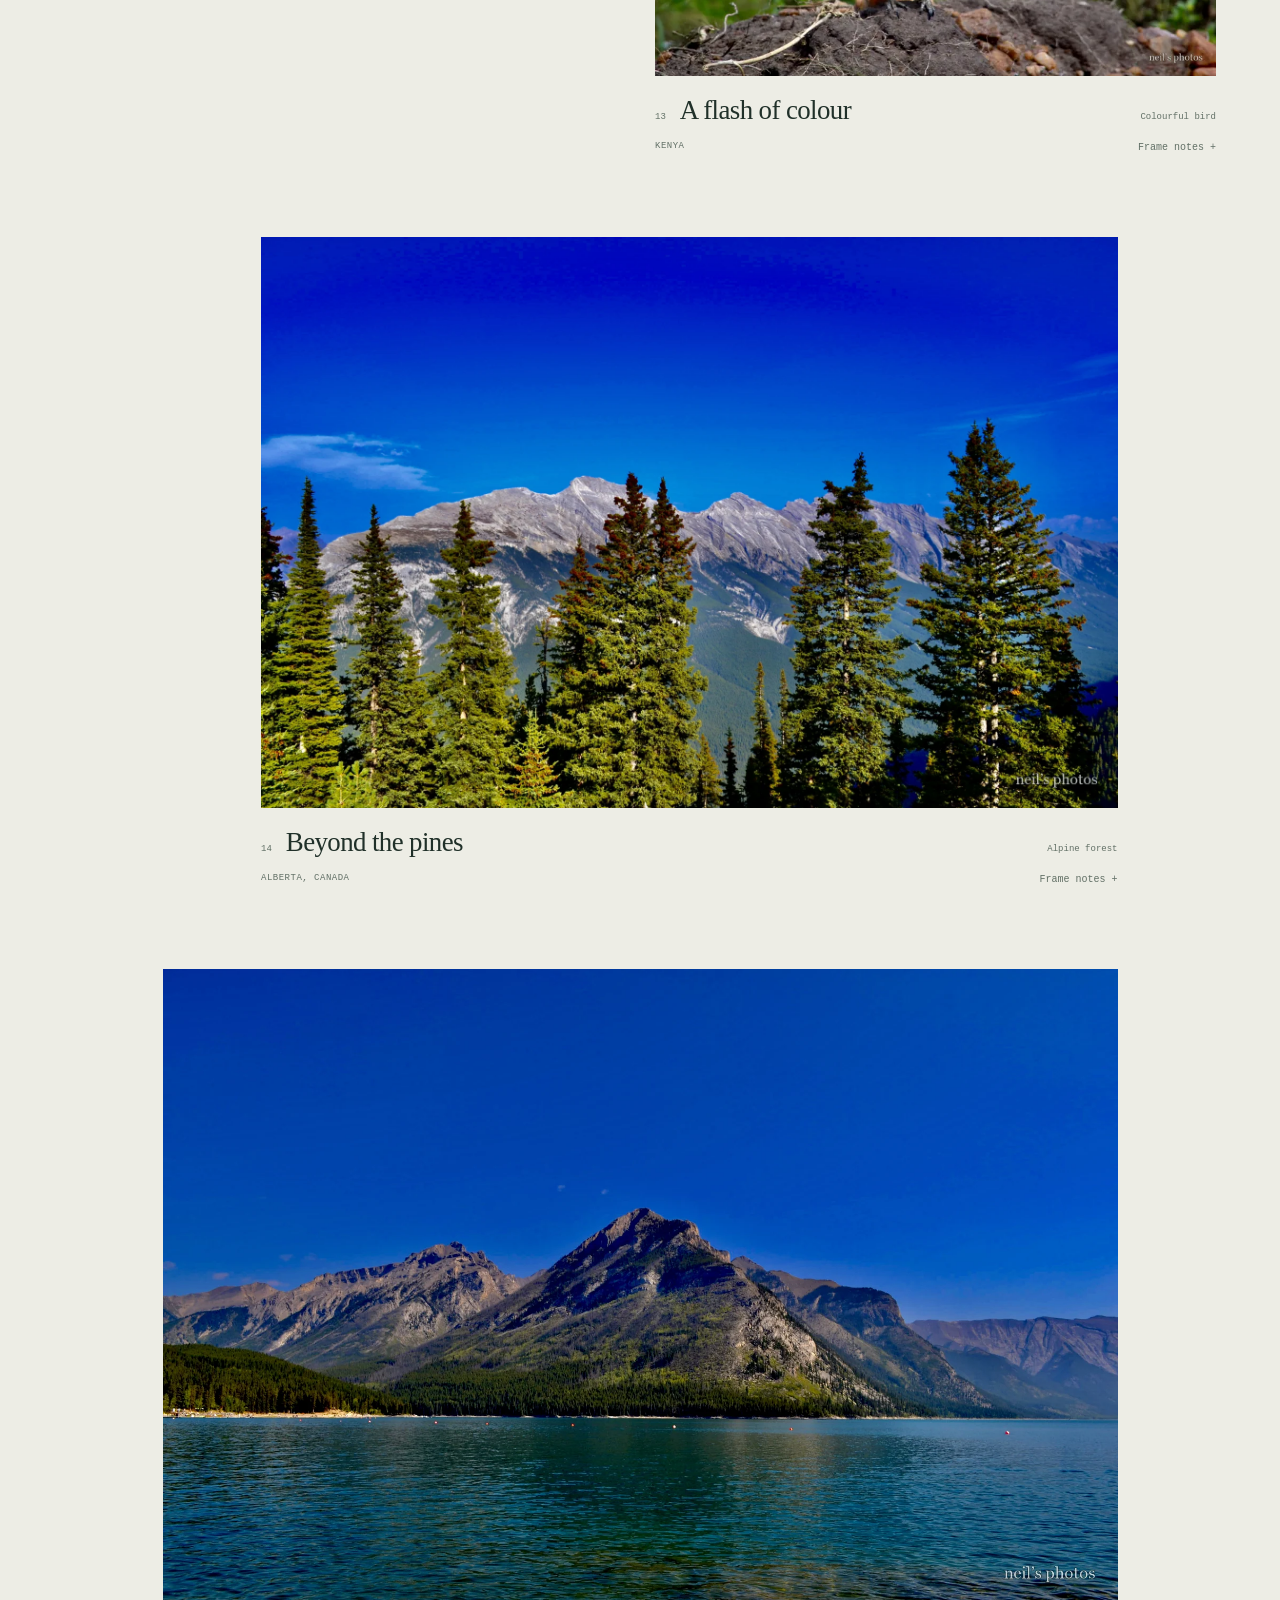
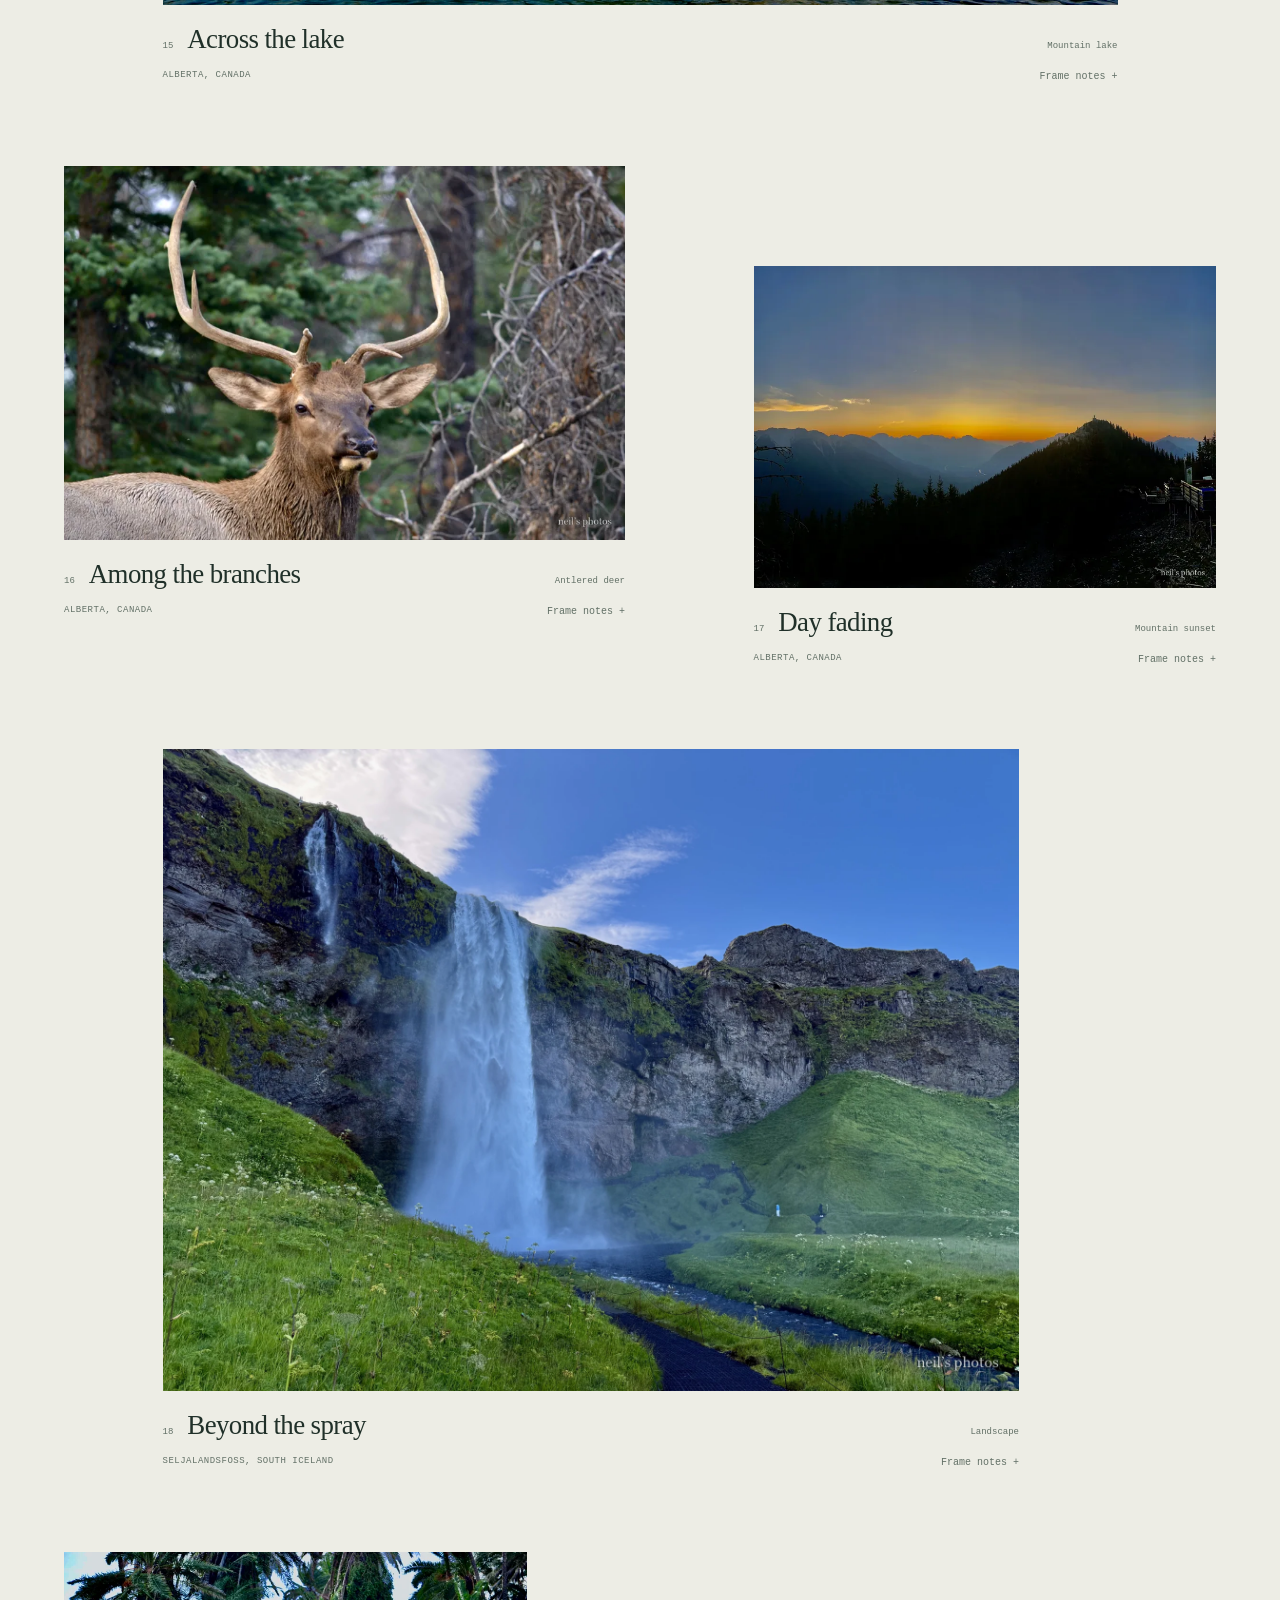
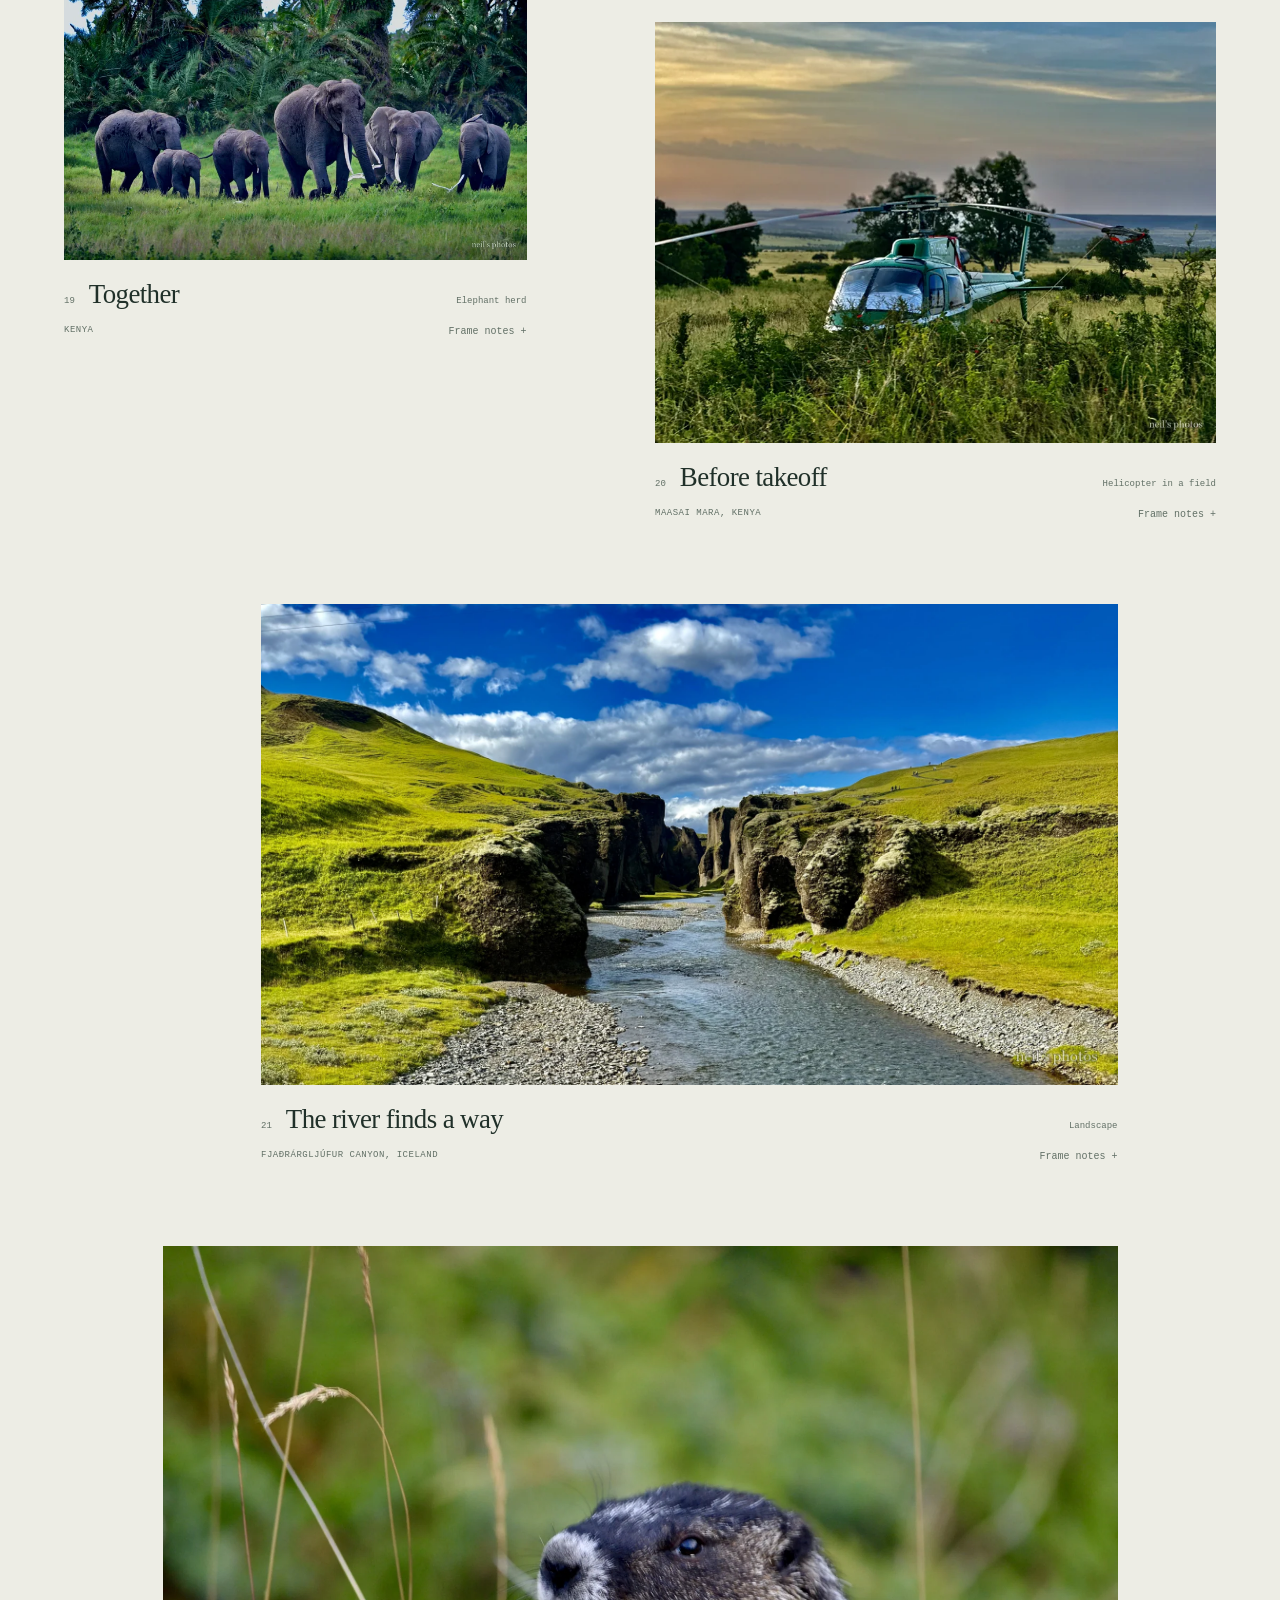
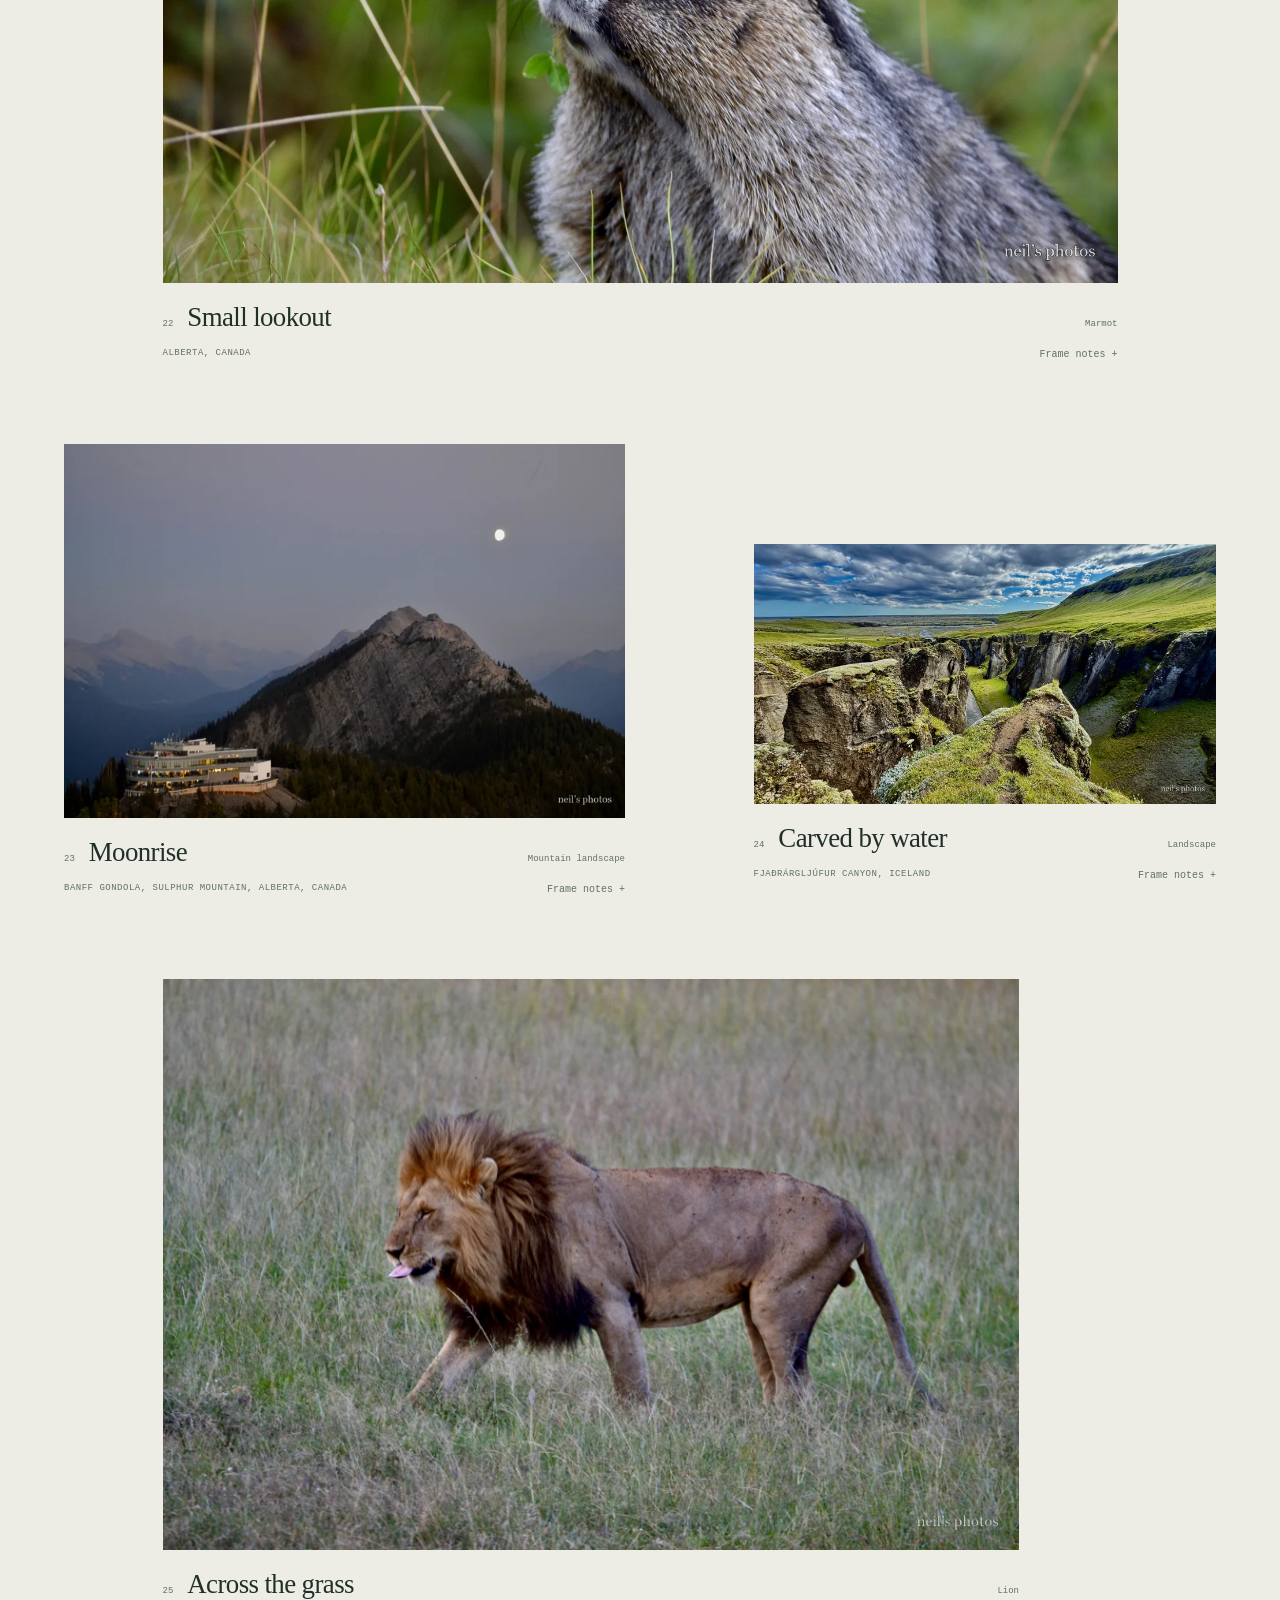
==== commit 071fae96: "Confirm all lion and cheetah photographs were taken in Maasai Mara" ====
--- a/index.html
+++ b/index.html
@@ -34,7 +34,7 @@
 <div class="controls" id="category-filters"><nav class="category-filters" aria-label="Choose a type of photograph"><p class="mono">Follow your curiosity</p><a href="#work">All photographs</a><a href="#wildlife-frames">Wildlife</a><a href="#landscapes-frames">Landscapes</a><a href="#water-frames">Water &amp; coast</a><a href="#architecture-frames">Architecture</a></nav><label class="sheet-control"><input type="checkbox" id="contact-sheet"> Contact sheet ↗</label></div>
 <p class="collection-meta mono">64 photographs / All taken and edited by me / Locations in each frame</p>
 <div class="collection">
-<article class="encounter" data-category="wildlife"><button class="image-open" popovertarget="view-1" aria-label="Enlarge Lion photograph"><img src="assets/photos/neil-01.webp" srcset="assets/photos/neil-01-small.webp 800w, assets/photos/neil-01.webp 1800w" sizes="auto, (max-width: 700px) 92vw, 92vw" alt="Lion: lion at rest" width="1800" height="1200" loading="eager" decoding="async"></button><div class="frame-label"><span>01</span><h2>Lion at rest</h2><span>Lion</span></div><div class="photo-notes"><span class="place">Kenya</span><details><summary>Frame notes +</summary><dl><dt>Location</dt><dd>Kenya</dd><dt>Shutter</dt><dd>1/500 s</dd><dt>Aperture</dt><dd>f/5.6</dd><dt>ISO</dt><dd>280</dd></dl><p>Exact shooting spot not recorded.</p><p>Photographed &amp; edited by Neil.</p></details></div><div class="photo-viewer" id="view-1" popover><div class="viewer-bar"><div><span class="viewer-title">Lion at rest</span><span class="viewer-location">Kenya · exact spot unconfirmed</span></div><button popovertarget="view-1" popovertargetaction="hide">Close ×</button></div><img src="assets/photos/neil-01.webp" srcset="assets/photos/neil-01-small.webp 800w, assets/photos/neil-01.webp 1800w" sizes="auto, (max-width: 700px) 92vw, 92vw" alt="Lion: lion at rest" width="1800" height="1200" loading="lazy" decoding="async"><div class="viewer-nav"><span>FRAME 01 / 64</span><span>Photographed &amp; edited by Neil</span><span>Esc to return</span></div></div></article>
+<article class="encounter" data-category="wildlife"><button class="image-open" popovertarget="view-1" aria-label="Enlarge Lion photograph"><img src="assets/photos/neil-01.webp" srcset="assets/photos/neil-01-small.webp 800w, assets/photos/neil-01.webp 1800w" sizes="auto, (max-width: 700px) 92vw, 92vw" alt="Lion: lion at rest" width="1800" height="1200" loading="eager" decoding="async"></button><div class="frame-label"><span>01</span><h2>Lion at rest</h2><span>Lion</span></div><div class="photo-notes"><span class="place">Maasai Mara, Kenya</span><details><summary>Frame notes +</summary><dl><dt>Location</dt><dd>Maasai Mara, Kenya</dd><dt>Shutter</dt><dd>1/500 s</dd><dt>Aperture</dt><dd>f/5.6</dd><dt>ISO</dt><dd>280</dd></dl><p>Photographed &amp; edited by Neil.</p></details></div><div class="photo-viewer" id="view-1" popover><div class="viewer-bar"><div><span class="viewer-title">Lion at rest</span><span class="viewer-location">Maasai Mara, Kenya</span></div><button popovertarget="view-1" popovertargetaction="hide">Close ×</button></div><img src="assets/photos/neil-01.webp" srcset="assets/photos/neil-01-small.webp 800w, assets/photos/neil-01.webp 1800w" sizes="auto, (max-width: 700px) 92vw, 92vw" alt="Lion: lion at rest" width="1800" height="1200" loading="lazy" decoding="async"><div class="viewer-nav"><span>FRAME 01 / 64</span><span>Photographed &amp; edited by Neil</span><span>Esc to return</span></div></div></article>
 <article class="encounter" data-category="landscapes"><button class="image-open" popovertarget="view-2" aria-label="Enlarge Mountain sunset photograph"><img src="assets/photos/neil-03.webp" srcset="assets/photos/neil-03-small.webp 800w, assets/photos/neil-03.webp 1800w" sizes="auto, (max-width: 700px) 92vw, 92vw" alt="Mountain sunset: last light" width="1800" height="1200" loading="lazy" decoding="async"></button><div class="frame-label"><span>02</span><h2>Last light</h2><span>Mountain sunset</span></div><div class="photo-notes"><span class="place">Alberta, Canada</span><details><summary>Frame notes +</summary><dl><dt>Location</dt><dd>Alberta, Canada</dd><dt>Shutter</dt><dd>1/125 s</dd><dt>Aperture</dt><dd>f/5.3</dd><dt>ISO</dt><dd>125</dd></dl><p>Exact shooting spot not recorded.</p><p>Photographed &amp; edited by Neil.</p></details></div><div class="photo-viewer" id="view-2" popover><div class="viewer-bar"><div><span class="viewer-title">Last light</span><span class="viewer-location">Alberta, Canada · exact spot unconfirmed</span></div><button popovertarget="view-2" popovertargetaction="hide">Close ×</button></div><img src="assets/photos/neil-03.webp" srcset="assets/photos/neil-03-small.webp 800w, assets/photos/neil-03.webp 1800w" sizes="auto, (max-width: 700px) 92vw, 92vw" alt="Mountain sunset: last light" width="1800" height="1200" loading="lazy" decoding="async"><div class="viewer-nav"><span>FRAME 02 / 64</span><span>Photographed &amp; edited by Neil</span><span>Esc to return</span></div></div></article>
 <article class="encounter" data-category="water"><button class="image-open" popovertarget="view-3" aria-label="Enlarge Mountain lake photograph"><img src="assets/photos/neil-07.webp" srcset="assets/photos/neil-07-small.webp 800w, assets/photos/neil-07.webp 1800w" sizes="auto, (max-width: 700px) 92vw, 92vw" alt="Mountain lake: water and stone" width="1800" height="1200" loading="lazy" decoding="async"></button><div class="frame-label"><span>03</span><h2>Water and stone</h2><span>Mountain lake</span></div><div class="photo-notes"><span class="place">Lake Louise, Banff National Park, Alberta, Canada</span><details><summary>Frame notes +</summary><dl><dt>Location</dt><dd>Lake Louise, Banff National Park, Alberta, Canada</dd><dt>Shutter</dt><dd>Not supplied</dd><dt>Aperture</dt><dd>Not supplied</dd><dt>ISO</dt><dd>Not supplied</dd></dl><p>Location identified from visible landmarks; not confirmed by GPS.</p><p>Photographed &amp; edited by Neil.</p></details></div><div class="photo-viewer" id="view-3" popover><div class="viewer-bar"><div><span class="viewer-title">Water and stone</span><span class="viewer-location">Lake Louise, Banff National Park, Alberta, Canada · visual match</span></div><button popovertarget="view-3" popovertargetaction="hide">Close ×</button></div><img src="assets/photos/neil-07.webp" srcset="assets/photos/neil-07-small.webp 800w, assets/photos/neil-07.webp 1800w" sizes="auto, (max-width: 700px) 92vw, 92vw" alt="Mountain lake: water and stone" width="1800" height="1200" loading="lazy" decoding="async"><div class="viewer-nav"><span>FRAME 03 / 64</span><span>Photographed &amp; edited by Neil</span><span>Esc to return</span></div></div></article>
 <article class="encounter" data-category="architecture"><button class="image-open" popovertarget="view-4" aria-label="Enlarge Bar, Montenegro photograph"><img src="assets/photos/travel-36.webp" srcset="assets/photos/travel-36-small.webp 800w, assets/photos/travel-36.webp 1800w" sizes="auto, (max-width: 700px) 92vw, 92vw" alt="Roofs and gardens spread beneath mountains around Bar" width="1800" height="1350" loading="lazy" decoding="async"></button><div class="frame-label"><span>04</span><h2>A town among the hills</h2><span>Bar, Montenegro</span></div><div class="photo-notes"><span class="place">Stari Bar, Bar, Montenegro</span><details><summary>Frame notes +</summary><dl><dt>Location</dt><dd>Stari Bar, Bar, Montenegro</dd><dt>Shutter</dt><dd>1/947 s</dd><dt>Aperture</dt><dd>f/2</dd><dt>ISO</dt><dd>100</dd></dl><p>Location identified from visible landmarks; not confirmed by GPS.</p><p>Photographed &amp; edited by Neil.</p></details></div><div class="photo-viewer" id="view-4" popover><div class="viewer-bar"><div><span class="viewer-title">A town among the hills</span><span class="viewer-location">Stari Bar, Bar, Montenegro · visual match</span></div><button popovertarget="view-4" popovertargetaction="hide">Close ×</button></div><img src="assets/photos/travel-36.webp" srcset="assets/photos/travel-36-small.webp 800w, assets/photos/travel-36.webp 1800w" sizes="auto, (max-width: 700px) 92vw, 92vw" alt="Roofs and gardens spread beneath mountains around Bar" width="1800" height="1350" loading="lazy" decoding="async"><div class="viewer-nav"><span>FRAME 04 / 64</span><span>Photographed &amp; edited by Neil</span><span>Esc to return</span></div></div></article>
@@ -42,7 +42,7 @@
 <article class="encounter" data-category="landscapes"><button class="image-open" popovertarget="view-6" aria-label="Enlarge Mountain ridge photograph"><img src="assets/photos/neil-09.webp" srcset="assets/photos/neil-09-small.webp 800w, assets/photos/neil-09.webp 1800w" sizes="auto, (max-width: 700px) 92vw, 92vw" alt="Mountain ridge: ridges in blue" width="1800" height="1200" loading="lazy" decoding="async"></button><div class="frame-label"><span>06</span><h2>Ridges in blue</h2><span>Mountain ridge</span></div><div class="photo-notes"><span class="place">Alberta, Canada</span><details><summary>Frame notes +</summary><dl><dt>Location</dt><dd>Alberta, Canada</dd><dt>Shutter</dt><dd>Not supplied</dd><dt>Aperture</dt><dd>Not supplied</dd><dt>ISO</dt><dd>Not supplied</dd></dl><p>Exact shooting spot not recorded.</p><p>Photographed &amp; edited by Neil.</p></details></div><div class="photo-viewer" id="view-6" popover><div class="viewer-bar"><div><span class="viewer-title">Ridges in blue</span><span class="viewer-location">Alberta, Canada · exact spot unconfirmed</span></div><button popovertarget="view-6" popovertargetaction="hide">Close ×</button></div><img src="assets/photos/neil-09.webp" srcset="assets/photos/neil-09-small.webp 800w, assets/photos/neil-09.webp 1800w" sizes="auto, (max-width: 700px) 92vw, 92vw" alt="Mountain ridge: ridges in blue" width="1800" height="1200" loading="lazy" decoding="async"><div class="viewer-nav"><span>FRAME 06 / 64</span><span>Photographed &amp; edited by Neil</span><span>Esc to return</span></div></div></article>
 <article class="encounter" data-category="water"><button class="image-open" popovertarget="view-7" aria-label="Enlarge Mountain lake photograph"><img src="assets/photos/neil-14.webp" srcset="assets/photos/neil-14-small.webp 800w, assets/photos/neil-14.webp 1800w" sizes="auto, (max-width: 700px) 92vw, 92vw" alt="Mountain lake: still water" width="1800" height="1350" loading="lazy" decoding="async"></button><div class="frame-label"><span>07</span><h2>Still water</h2><span>Mountain lake</span></div><div class="photo-notes"><span class="place">Lake Louise, Banff National Park, Alberta, Canada</span><details><summary>Frame notes +</summary><dl><dt>Location</dt><dd>Lake Louise, Banff National Park, Alberta, Canada</dd><dt>Shutter</dt><dd>1/831 s</dd><dt>Aperture</dt><dd>f/2.2</dd><dt>ISO</dt><dd>40</dd></dl><p>Location identified from visible landmarks; not confirmed by GPS.</p><p>Photographed &amp; edited by Neil.</p></details></div><div class="photo-viewer" id="view-7" popover><div class="viewer-bar"><div><span class="viewer-title">Still water</span><span class="viewer-location">Lake Louise, Banff National Park, Alberta, Canada · visual match</span></div><button popovertarget="view-7" popovertargetaction="hide">Close ×</button></div><img src="assets/photos/neil-14.webp" srcset="assets/photos/neil-14-small.webp 800w, assets/photos/neil-14.webp 1800w" sizes="auto, (max-width: 700px) 92vw, 92vw" alt="Mountain lake: still water" width="1800" height="1350" loading="lazy" decoding="async"><div class="viewer-nav"><span>FRAME 07 / 64</span><span>Photographed &amp; edited by Neil</span><span>Esc to return</span></div></div></article>
 <article class="encounter" data-category="architecture"><button class="image-open" popovertarget="view-8" aria-label="Enlarge Bar, Montenegro photograph"><img src="assets/photos/travel-40.webp" srcset="assets/photos/travel-40-small.webp 800w, assets/photos/travel-40.webp 1800w" sizes="auto, (max-width: 700px) 92vw, 92vw" alt="Weathered stone in the foreground with sunlit mountains beyond" width="1800" height="1350" loading="lazy" decoding="async"></button><div class="frame-label"><span>08</span><h2>Stone and sunlight</h2><span>Bar, Montenegro</span></div><div class="photo-notes"><span class="place">Stari Bar, Bar, Montenegro</span><details><summary>Frame notes +</summary><dl><dt>Location</dt><dd>Stari Bar, Bar, Montenegro</dd><dt>Shutter</dt><dd>1/1349 s</dd><dt>Aperture</dt><dd>f/2</dd><dt>ISO</dt><dd>100</dd></dl><p>Location identified from visible landmarks; not confirmed by GPS.</p><p>Photographed &amp; edited by Neil.</p></details></div><div class="photo-viewer" id="view-8" popover><div class="viewer-bar"><div><span class="viewer-title">Stone and sunlight</span><span class="viewer-location">Stari Bar, Bar, Montenegro · visual match</span></div><button popovertarget="view-8" popovertargetaction="hide">Close ×</button></div><img src="assets/photos/travel-40.webp" srcset="assets/photos/travel-40-small.webp 800w, assets/photos/travel-40.webp 1800w" sizes="auto, (max-width: 700px) 92vw, 92vw" alt="Weathered stone in the foreground with sunlit mountains beyond" width="1800" height="1350" loading="lazy" decoding="async"><div class="viewer-nav"><span>FRAME 08 / 64</span><span>Photographed &amp; edited by Neil</span><span>Esc to return</span></div></div></article>
-<article class="encounter" data-category="wildlife"><button class="image-open" popovertarget="view-9" aria-label="Enlarge Cheetah photograph"><img src="assets/photos/neil-18.webp" srcset="assets/photos/neil-18-small.webp 800w, assets/photos/neil-18.webp 1800w" sizes="auto, (max-width: 700px) 92vw, 92vw" alt="Cheetah: spotted stillness" width="1800" height="1200" loading="lazy" decoding="async"></button><div class="frame-label"><span>09</span><h2>Spotted stillness</h2><span>Cheetah</span></div><div class="photo-notes"><span class="place">Kenya</span><details><summary>Frame notes +</summary><dl><dt>Location</dt><dd>Kenya</dd><dt>Shutter</dt><dd>1/500 s</dd><dt>Aperture</dt><dd>f/5.3</dd><dt>ISO</dt><dd>400</dd></dl><p>Exact shooting spot not recorded.</p><p>Photographed &amp; edited by Neil.</p></details></div><div class="photo-viewer" id="view-9" popover><div class="viewer-bar"><div><span class="viewer-title">Spotted stillness</span><span class="viewer-location">Kenya · exact spot unconfirmed</span></div><button popovertarget="view-9" popovertargetaction="hide">Close ×</button></div><img src="assets/photos/neil-18.webp" srcset="assets/photos/neil-18-small.webp 800w, assets/photos/neil-18.webp 1800w" sizes="auto, (max-width: 700px) 92vw, 92vw" alt="Cheetah: spotted stillness" width="1800" height="1200" loading="lazy" decoding="async"><div class="viewer-nav"><span>FRAME 09 / 64</span><span>Photographed &amp; edited by Neil</span><span>Esc to return</span></div></div></article>
+<article class="encounter" data-category="wildlife"><button class="image-open" popovertarget="view-9" aria-label="Enlarge Cheetah photograph"><img src="assets/photos/neil-18.webp" srcset="assets/photos/neil-18-small.webp 800w, assets/photos/neil-18.webp 1800w" sizes="auto, (max-width: 700px) 92vw, 92vw" alt="Cheetah: spotted stillness" width="1800" height="1200" loading="lazy" decoding="async"></button><div class="frame-label"><span>09</span><h2>Spotted stillness</h2><span>Cheetah</span></div><div class="photo-notes"><span class="place">Maasai Mara, Kenya</span><details><summary>Frame notes +</summary><dl><dt>Location</dt><dd>Maasai Mara, Kenya</dd><dt>Shutter</dt><dd>1/500 s</dd><dt>Aperture</dt><dd>f/5.3</dd><dt>ISO</dt><dd>400</dd></dl><p>Photographed &amp; edited by Neil.</p></details></div><div class="photo-viewer" id="view-9" popover><div class="viewer-bar"><div><span class="viewer-title">Spotted stillness</span><span class="viewer-location">Maasai Mara, Kenya</span></div><button popovertarget="view-9" popovertargetaction="hide">Close ×</button></div><img src="assets/photos/neil-18.webp" srcset="assets/photos/neil-18-small.webp 800w, assets/photos/neil-18.webp 1800w" sizes="auto, (max-width: 700px) 92vw, 92vw" alt="Cheetah: spotted stillness" width="1800" height="1200" loading="lazy" decoding="async"><div class="viewer-nav"><span>FRAME 09 / 64</span><span>Photographed &amp; edited by Neil</span><span>Esc to return</span></div></div></article>
 <article class="encounter" data-category="landscapes"><button class="image-open" popovertarget="view-10" aria-label="Enlarge Mountain landscape photograph"><img src="assets/photos/neil-11.webp" srcset="assets/photos/neil-11-small.webp 800w, assets/photos/neil-11.webp 1800w" sizes="auto, (max-width: 700px) 92vw, 92vw" alt="Mountain landscape: moon over the ridge" width="1800" height="1200" loading="lazy" decoding="async"></button><div class="frame-label"><span>10</span><h2>Moon over the ridge</h2><span>Mountain landscape</span></div><div class="photo-notes"><span class="place">Banff Gondola, Sulphur Mountain, Alberta, Canada</span><details><summary>Frame notes +</summary><dl><dt>Location</dt><dd>Banff Gondola, Sulphur Mountain, Alberta, Canada</dd><dt>Shutter</dt><dd>1/15 s</dd><dt>Aperture</dt><dd>f/5</dd><dt>ISO</dt><dd>2200</dd></dl><p>Location identified from visible landmarks; not confirmed by GPS.</p><p>Photographed &amp; edited by Neil.</p></details></div><div class="photo-viewer" id="view-10" popover><div class="viewer-bar"><div><span class="viewer-title">Moon over the ridge</span><span class="viewer-location">Banff Gondola, Sulphur Mountain, Alberta, Canada · visual match</span></div><button popovertarget="view-10" popovertargetaction="hide">Close ×</button></div><img src="assets/photos/neil-11.webp" srcset="assets/photos/neil-11-small.webp 800w, assets/photos/neil-11.webp 1800w" sizes="auto, (max-width: 700px) 92vw, 92vw" alt="Mountain landscape: moon over the ridge" width="1800" height="1200" loading="lazy" decoding="async"><div class="viewer-nav"><span>FRAME 10 / 64</span><span>Photographed &amp; edited by Neil</span><span>Esc to return</span></div></div></article>
 <article class="encounter" data-category="water"><button class="image-open" popovertarget="view-11" aria-label="Enlarge Lake at sunset photograph"><img src="assets/photos/neil-20.webp" srcset="assets/photos/neil-20-small.webp 800w, assets/photos/neil-20.webp 1800w" sizes="auto, (max-width: 700px) 92vw, 92vw" alt="Lake at sunset: evening reflection" width="1800" height="1013" loading="lazy" decoding="async"></button><div class="frame-label"><span>11</span><h2>Evening reflection</h2><span>Lake at sunset</span></div><div class="photo-notes"><span class="place">Alberta, Canada</span><details><summary>Frame notes +</summary><dl><dt>Location</dt><dd>Alberta, Canada</dd><dt>Shutter</dt><dd>1/204 s</dd><dt>Aperture</dt><dd>f/1.78</dd><dt>ISO</dt><dd>64</dd></dl><p>Exact shooting spot not recorded.</p><p>Photographed &amp; edited by Neil.</p></details></div><div class="photo-viewer" id="view-11" popover><div class="viewer-bar"><div><span class="viewer-title">Evening reflection</span><span class="viewer-location">Alberta, Canada · exact spot unconfirmed</span></div><button popovertarget="view-11" popovertargetaction="hide">Close ×</button></div><img src="assets/photos/neil-20.webp" srcset="assets/photos/neil-20-small.webp 800w, assets/photos/neil-20.webp 1800w" sizes="auto, (max-width: 700px) 92vw, 92vw" alt="Lake at sunset: evening reflection" width="1800" height="1013" loading="lazy" decoding="async"><div class="viewer-nav"><span>FRAME 11 / 64</span><span>Photographed &amp; edited by Neil</span><span>Esc to return</span></div></div></article>
 <article class="encounter" data-category="architecture"><button class="image-open" popovertarget="view-12" aria-label="Enlarge Montserrat landscape photograph"><img src="assets/photos/montserrat-12.webp" srcset="assets/photos/montserrat-12-small.webp 800w, assets/photos/montserrat-12.webp 1800w" sizes="auto, (max-width: 700px) 92vw, 92vw" alt="Stone arches beneath the distinctive rocky peaks of Montserrat" width="1800" height="1013" loading="lazy" decoding="async"></button><div class="frame-label"><span>12</span><h2>Stone below the peaks</h2><span>Montserrat landscape</span></div><div class="photo-notes"><span class="place">Santa Maria de Montserrat Abbey, Catalonia, Spain</span><details><summary>Frame notes +</summary><dl><dt>Location</dt><dd>Santa Maria de Montserrat Abbey, Catalonia, Spain</dd><dt>Shutter</dt><dd>1/7752 s</dd><dt>Aperture</dt><dd>f/1.78</dd><dt>ISO</dt><dd>80</dd></dl><p>Location identified from visible landmarks; not confirmed by GPS.</p><p>Photographed &amp; edited by Neil.</p></details></div><div class="photo-viewer" id="view-12" popover><div class="viewer-bar"><div><span class="viewer-title">Stone below the peaks</span><span class="viewer-location">Santa Maria de Montserrat Abbey, Catalonia, Spain · visual match</span></div><button popovertarget="view-12" popovertargetaction="hide">Close ×</button></div><img src="assets/photos/montserrat-12.webp" srcset="assets/photos/montserrat-12-small.webp 800w, assets/photos/montserrat-12.webp 1800w" sizes="auto, (max-width: 700px) 92vw, 92vw" alt="Stone arches beneath the distinctive rocky peaks of Montserrat" width="1800" height="1013" loading="lazy" decoding="async"><div class="viewer-nav"><span>FRAME 12 / 64</span><span>Photographed &amp; edited by Neil</span><span>Esc to return</span></div></div></article>
@@ -58,7 +58,7 @@
 <article class="encounter" data-category="wildlife"><button class="image-open" popovertarget="view-22" aria-label="Enlarge Marmot photograph"><img src="assets/photos/neil-31.webp" srcset="assets/photos/neil-31-small.webp 800w, assets/photos/neil-31.webp 1800w" sizes="auto, (max-width: 700px) 92vw, 92vw" alt="Marmot: small lookout" width="1800" height="1200" loading="lazy" decoding="async"></button><div class="frame-label"><span>22</span><h2>Small lookout</h2><span>Marmot</span></div><div class="photo-notes"><span class="place">Alberta, Canada</span><details><summary>Frame notes +</summary><dl><dt>Location</dt><dd>Alberta, Canada</dd><dt>Shutter</dt><dd>Not supplied</dd><dt>Aperture</dt><dd>Not supplied</dd><dt>ISO</dt><dd>Not supplied</dd></dl><p>Exact shooting spot not recorded.</p><p>Photographed &amp; edited by Neil.</p></details></div><div class="photo-viewer" id="view-22" popover><div class="viewer-bar"><div><span class="viewer-title">Small lookout</span><span class="viewer-location">Alberta, Canada · exact spot unconfirmed</span></div><button popovertarget="view-22" popovertargetaction="hide">Close ×</button></div><img src="assets/photos/neil-31.webp" srcset="assets/photos/neil-31-small.webp 800w, assets/photos/neil-31.webp 1800w" sizes="auto, (max-width: 700px) 92vw, 92vw" alt="Marmot: small lookout" width="1800" height="1200" loading="lazy" decoding="async"><div class="viewer-nav"><span>FRAME 22 / 64</span><span>Photographed &amp; edited by Neil</span><span>Esc to return</span></div></div></article>
 <article class="encounter" data-category="landscapes"><button class="image-open" popovertarget="view-23" aria-label="Enlarge Mountain landscape photograph"><img src="assets/photos/neil-40.webp" srcset="assets/photos/neil-40-small.webp 800w, assets/photos/neil-40.webp 1800w" sizes="auto, (max-width: 700px) 92vw, 92vw" alt="Mountain landscape: moonrise" width="1800" height="1200" loading="lazy" decoding="async"></button><div class="frame-label"><span>23</span><h2>Moonrise</h2><span>Mountain landscape</span></div><div class="photo-notes"><span class="place">Banff Gondola, Sulphur Mountain, Alberta, Canada</span><details><summary>Frame notes +</summary><dl><dt>Location</dt><dd>Banff Gondola, Sulphur Mountain, Alberta, Canada</dd><dt>Shutter</dt><dd>Not supplied</dd><dt>Aperture</dt><dd>Not supplied</dd><dt>ISO</dt><dd>Not supplied</dd></dl><p>Location identified from visible landmarks; not confirmed by GPS.</p><p>Photographed &amp; edited by Neil.</p></details></div><div class="photo-viewer" id="view-23" popover><div class="viewer-bar"><div><span class="viewer-title">Moonrise</span><span class="viewer-location">Banff Gondola, Sulphur Mountain, Alberta, Canada · visual match</span></div><button popovertarget="view-23" popovertargetaction="hide">Close ×</button></div><img src="assets/photos/neil-40.webp" srcset="assets/photos/neil-40-small.webp 800w, assets/photos/neil-40.webp 1800w" sizes="auto, (max-width: 700px) 92vw, 92vw" alt="Mountain landscape: moonrise" width="1800" height="1200" loading="lazy" decoding="async"><div class="viewer-nav"><span>FRAME 23 / 64</span><span>Photographed &amp; edited by Neil</span><span>Esc to return</span></div></div></article>
 <article class="encounter" data-category="water"><button class="image-open" popovertarget="view-24" aria-label="Enlarge Landscape photograph"><img src="assets/photos/iceland-06.webp" srcset="assets/photos/iceland-06-small.webp 800w, assets/photos/iceland-06.webp 1800w" sizes="auto, (max-width: 700px) 92vw, 92vw" alt="Deep river canyon beneath open skies" width="1800" height="1013" loading="lazy" decoding="async"></button><div class="frame-label"><span>24</span><h2>Carved by water</h2><span>Landscape</span></div><div class="photo-notes"><span class="place">Fjaðrárgljúfur canyon, Iceland</span><details><summary>Frame notes +</summary><dl><dt>Location</dt><dd>Fjaðrárgljúfur canyon, Iceland</dd><dt>Shutter</dt><dd>1/297 s</dd><dt>Aperture</dt><dd>f/2.2</dd><dt>ISO</dt><dd>64</dd></dl><p>Location identified from visible landmarks; not confirmed by GPS.</p><p>Photographed &amp; edited by Neil.</p></details></div><div class="photo-viewer" id="view-24" popover><div class="viewer-bar"><div><span class="viewer-title">Carved by water</span><span class="viewer-location">Fjaðrárgljúfur canyon, Iceland · visual match</span></div><button popovertarget="view-24" popovertargetaction="hide">Close ×</button></div><img src="assets/photos/iceland-06.webp" srcset="assets/photos/iceland-06-small.webp 800w, assets/photos/iceland-06.webp 1800w" sizes="auto, (max-width: 700px) 92vw, 92vw" alt="Deep river canyon beneath open skies" width="1800" height="1013" loading="lazy" decoding="async"><div class="viewer-nav"><span>FRAME 24 / 64</span><span>Photographed &amp; edited by Neil</span><span>Esc to return</span></div></div></article>
-<article class="encounter" data-category="wildlife"><button class="image-open" popovertarget="view-25" aria-label="Enlarge Lion photograph"><img src="assets/photos/neil-02.webp" srcset="assets/photos/neil-02-small.webp 800w, assets/photos/neil-02.webp 1800w" sizes="auto, (max-width: 700px) 92vw, 92vw" alt="Lion: across the grass" width="1800" height="1200" loading="lazy" decoding="async"></button><div class="frame-label"><span>25</span><h2>Across the grass</h2><span>Lion</span></div><div class="photo-notes"><span class="place">Kenya</span><details><summary>Frame notes +</summary><dl><dt>Location</dt><dd>Kenya</dd><dt>Shutter</dt><dd>1/125 s</dd><dt>Aperture</dt><dd>f/5.6</dd><dt>ISO</dt><dd>1000</dd></dl><p>Exact shooting spot not recorded.</p><p>Photographed &amp; edited by Neil.</p></details></div><div class="photo-viewer" id="view-25" popover><div class="viewer-bar"><div><span class="viewer-title">Across the grass</span><span class="viewer-location">Kenya · exact spot unconfirmed</span></div><button popovertarget="view-25" popovertargetaction="hide">Close ×</button></div><img src="assets/photos/neil-02.webp" srcset="assets/photos/neil-02-small.webp 800w, assets/photos/neil-02.webp 1800w" sizes="auto, (max-width: 700px) 92vw, 92vw" alt="Lion: across the grass" width="1800" height="1200" loading="lazy" decoding="async"><div class="viewer-nav"><span>FRAME 25 / 64</span><span>Photographed &amp; edited by Neil</span><span>Esc to return</span></div></div></article>
+<article class="encounter" data-category="wildlife"><button class="image-open" popovertarget="view-25" aria-label="Enlarge Lion photograph"><img src="assets/photos/neil-02.webp" srcset="assets/photos/neil-02-small.webp 800w, assets/photos/neil-02.webp 1800w" sizes="auto, (max-width: 700px) 92vw, 92vw" alt="Lion: across the grass" width="1800" height="1200" loading="lazy" decoding="async"></button><div class="frame-label"><span>25</span><h2>Across the grass</h2><span>Lion</span></div><div class="photo-notes"><span class="place">Maasai Mara, Kenya</span><details><summary>Frame notes +</summary><dl><dt>Location</dt><dd>Maasai Mara, Kenya</dd><dt>Shutter</dt><dd>1/125 s</dd><dt>Aperture</dt><dd>f/5.6</dd><dt>ISO</dt><dd>1000</dd></dl><p>Photographed &amp; edited by Neil.</p></details></div><div class="photo-viewer" id="view-25" popover><div class="viewer-bar"><div><span class="viewer-title">Across the grass</span><span class="viewer-location">Maasai Mara, Kenya</span></div><button popovertarget="view-25" popovertargetaction="hide">Close ×</button></div><img src="assets/photos/neil-02.webp" srcset="assets/photos/neil-02-small.webp 800w, assets/photos/neil-02.webp 1800w" sizes="auto, (max-width: 700px) 92vw, 92vw" alt="Lion: across the grass" width="1800" height="1200" loading="lazy" decoding="async"><div class="viewer-nav"><span>FRAME 25 / 64</span><span>Photographed &amp; edited by Neil</span><span>Esc to return</span></div></div></article>
 <article class="encounter" data-category="landscapes"><button class="image-open" popovertarget="view-26" aria-label="Enlarge Landscape photograph"><img src="assets/photos/iceland-02.webp" srcset="assets/photos/iceland-02-small.webp 800w, assets/photos/iceland-02.webp 1800w" sizes="auto, (max-width: 700px) 92vw, 92vw" alt="Green hills and a small settlement beneath a blue sky" width="1800" height="1013" loading="lazy" decoding="async"></button><div class="frame-label"><span>26</span><h2>Along the south coast</h2><span>Landscape</span></div><div class="photo-notes"><span class="place">South coast, Iceland</span><details><summary>Frame notes +</summary><dl><dt>Location</dt><dd>South coast, Iceland</dd><dt>Shutter</dt><dd>1/2907 s</dd><dt>Aperture</dt><dd>f/1.78</dd><dt>ISO</dt><dd>80</dd></dl><p>Exact shooting spot not recorded.</p><p>Photographed &amp; edited by Neil.</p></details></div><div class="photo-viewer" id="view-26" popover><div class="viewer-bar"><div><span class="viewer-title">Along the south coast</span><span class="viewer-location">South coast, Iceland · exact spot unconfirmed</span></div><button popovertarget="view-26" popovertargetaction="hide">Close ×</button></div><img src="assets/photos/iceland-02.webp" srcset="assets/photos/iceland-02-small.webp 800w, assets/photos/iceland-02.webp 1800w" sizes="auto, (max-width: 700px) 92vw, 92vw" alt="Green hills and a small settlement beneath a blue sky" width="1800" height="1013" loading="lazy" decoding="async"><div class="viewer-nav"><span>FRAME 26 / 64</span><span>Photographed &amp; edited by Neil</span><span>Esc to return</span></div></div></article>
 <article class="encounter" data-category="water"><button class="image-open" popovertarget="view-27" aria-label="Enlarge Landscape photograph"><img src="assets/photos/iceland-07.webp" srcset="assets/photos/iceland-07-small.webp 800w, assets/photos/iceland-07.webp 1800w" sizes="auto, (max-width: 700px) 92vw, 92vw" alt="Dark beach and sea stacks beside coastal cliffs" width="1800" height="1013" loading="lazy" decoding="async"></button><div class="frame-label"><span>27</span><h2>At the edge of the Atlantic</h2><span>Landscape</span></div><div class="photo-notes"><span class="place">Reynisfjara beach, near Vík, Iceland</span><details><summary>Frame notes +</summary><dl><dt>Location</dt><dd>Reynisfjara beach, near Vík, Iceland</dd><dt>Shutter</dt><dd>1/3279 s</dd><dt>Aperture</dt><dd>f/1.78</dd><dt>ISO</dt><dd>80</dd></dl><p>Location identified from visible landmarks; not confirmed by GPS.</p><p>Photographed &amp; edited by Neil.</p></details></div><div class="photo-viewer" id="view-27" popover><div class="viewer-bar"><div><span class="viewer-title">At the edge of the Atlantic</span><span class="viewer-location">Reynisfjara beach, near Vík, Iceland · visual match</span></div><button popovertarget="view-27" popovertargetaction="hide">Close ×</button></div><img src="assets/photos/iceland-07.webp" srcset="assets/photos/iceland-07-small.webp 800w, assets/photos/iceland-07.webp 1800w" sizes="auto, (max-width: 700px) 92vw, 92vw" alt="Dark beach and sea stacks beside coastal cliffs" width="1800" height="1013" loading="lazy" decoding="async"><div class="viewer-nav"><span>FRAME 27 / 64</span><span>Photographed &amp; edited by Neil</span><span>Esc to return</span></div></div></article>
 <article class="encounter" data-category="wildlife"><button class="image-open" popovertarget="view-28" aria-label="Enlarge Perched bird photograph"><img src="assets/photos/neil-05.webp" srcset="assets/photos/neil-05-small.webp 800w, assets/photos/neil-05.webp 1800w" sizes="auto, (max-width: 700px) 92vw, 92vw" alt="Perched bird: above the grassland" width="1800" height="1200" loading="lazy" decoding="async"></button><div class="frame-label"><span>28</span><h2>Above the grassland</h2><span>Perched bird</span></div><div class="photo-notes"><span class="place">Kenya</span><details><summary>Frame notes +</summary><dl><dt>Location</dt><dd>Kenya</dd><dt>Shutter</dt><dd>1/640 s</dd><dt>Aperture</dt><dd>f/6.3</dd><dt>ISO</dt><dd>100</dd></dl><p>Exact shooting spot not recorded.</p><p>Photographed &amp; edited by Neil.</p></details></div><div class="photo-viewer" id="view-28" popover><div class="viewer-bar"><div><span class="viewer-title">Above the grassland</span><span class="viewer-location">Kenya · exact spot unconfirmed</span></div><button popovertarget="view-28" popovertargetaction="hide">Close ×</button></div><img src="assets/photos/neil-05.webp" srcset="assets/photos/neil-05-small.webp 800w, assets/photos/neil-05.webp 1800w" sizes="auto, (max-width: 700px) 92vw, 92vw" alt="Perched bird: above the grassland" width="1800" height="1200" loading="lazy" decoding="async"><div class="viewer-nav"><span>FRAME 28 / 64</span><span>Photographed &amp; edited by Neil</span><span>Esc to return</span></div></div></article>
@@ -70,29 +70,29 @@
 <article class="encounter" data-category="wildlife"><button class="image-open" popovertarget="view-34" aria-label="Enlarge Baboon photograph"><img src="assets/photos/neil-08.webp" srcset="assets/photos/neil-08-small.webp 800w, assets/photos/neil-08.webp 1800w" sizes="auto, (max-width: 700px) 92vw, 92vw" alt="Baboon: a quiet moment" width="1800" height="1200" loading="lazy" decoding="async"></button><div class="frame-label"><span>34</span><h2>A quiet moment</h2><span>Baboon</span></div><div class="photo-notes"><span class="place">Kenya</span><details><summary>Frame notes +</summary><dl><dt>Location</dt><dd>Kenya</dd><dt>Shutter</dt><dd>1/125 s</dd><dt>Aperture</dt><dd>f/5.6</dd><dt>ISO</dt><dd>900</dd></dl><p>Exact shooting spot not recorded.</p><p>Photographed &amp; edited by Neil.</p></details></div><div class="photo-viewer" id="view-34" popover><div class="viewer-bar"><div><span class="viewer-title">A quiet moment</span><span class="viewer-location">Kenya · exact spot unconfirmed</span></div><button popovertarget="view-34" popovertargetaction="hide">Close ×</button></div><img src="assets/photos/neil-08.webp" srcset="assets/photos/neil-08-small.webp 800w, assets/photos/neil-08.webp 1800w" sizes="auto, (max-width: 700px) 92vw, 92vw" alt="Baboon: a quiet moment" width="1800" height="1200" loading="lazy" decoding="async"><div class="viewer-nav"><span>FRAME 34 / 64</span><span>Photographed &amp; edited by Neil</span><span>Esc to return</span></div></div></article>
 <article class="encounter" data-category="landscapes"><button class="image-open" popovertarget="view-35" aria-label="Enlarge Bar mountains photograph"><img src="assets/photos/travel-30.webp" srcset="assets/photos/travel-30-small.webp 800w, assets/photos/travel-30.webp 1800w" sizes="auto, (max-width: 700px) 92vw, 92vw" alt="Layered green mountains viewed from the hills around Bar" width="1800" height="1350" loading="lazy" decoding="async"></button><div class="frame-label"><span>35</span><h2>Beyond the old walls</h2><span>Bar mountains</span></div><div class="photo-notes"><span class="place">Bar, Montenegro</span><details><summary>Frame notes +</summary><dl><dt>Location</dt><dd>Bar, Montenegro</dd><dt>Shutter</dt><dd>1/1157 s</dd><dt>Aperture</dt><dd>f/2</dd><dt>ISO</dt><dd>100</dd></dl><p>Exact shooting spot not recorded.</p><p>Photographed &amp; edited by Neil.</p></details></div><div class="photo-viewer" id="view-35" popover><div class="viewer-bar"><div><span class="viewer-title">Beyond the old walls</span><span class="viewer-location">Bar, Montenegro · exact spot unconfirmed</span></div><button popovertarget="view-35" popovertargetaction="hide">Close ×</button></div><img src="assets/photos/travel-30.webp" srcset="assets/photos/travel-30-small.webp 800w, assets/photos/travel-30.webp 1800w" sizes="auto, (max-width: 700px) 92vw, 92vw" alt="Layered green mountains viewed from the hills around Bar" width="1800" height="1350" loading="lazy" decoding="async"><div class="viewer-nav"><span>FRAME 35 / 64</span><span>Photographed &amp; edited by Neil</span><span>Esc to return</span></div></div></article>
 <article class="encounter" data-category="water"><button class="image-open" popovertarget="view-36" aria-label="Enlarge Landscape photograph"><img src="assets/photos/iceland-10.webp" srcset="assets/photos/iceland-10-small.webp 800w, assets/photos/iceland-10.webp 1800w" sizes="auto, (max-width: 700px) 92vw, 92vw" alt="Broad waterfall dropping from a green cliff into a pool" width="1800" height="1013" loading="lazy" decoding="async"></button><div class="frame-label"><span>36</span><h2>Where the water falls</h2><span>Landscape</span></div><div class="photo-notes"><span class="place">Skógafoss, Skógar, Iceland</span><details><summary>Frame notes +</summary><dl><dt>Location</dt><dd>Skógafoss, Skógar, Iceland</dd><dt>Shutter</dt><dd>1/210 s</dd><dt>Aperture</dt><dd>f/3.9</dd><dt>ISO</dt><dd>100</dd></dl><p>Location identified from visible landmarks; not confirmed by GPS.</p><p>Photographed &amp; edited by Neil.</p></details></div><div class="photo-viewer" id="view-36" popover><div class="viewer-bar"><div><span class="viewer-title">Where the water falls</span><span class="viewer-location">Skógafoss, Skógar, Iceland · visual match</span></div><button popovertarget="view-36" popovertargetaction="hide">Close ×</button></div><img src="assets/photos/iceland-10.webp" srcset="assets/photos/iceland-10-small.webp 800w, assets/photos/iceland-10.webp 1800w" sizes="auto, (max-width: 700px) 92vw, 92vw" alt="Broad waterfall dropping from a green cliff into a pool" width="1800" height="1013" loading="lazy" decoding="async"><div class="viewer-nav"><span>FRAME 36 / 64</span><span>Photographed &amp; edited by Neil</span><span>Esc to return</span></div></div></article>
-<article class="encounter" data-category="wildlife"><button class="image-open" popovertarget="view-37" aria-label="Enlarge Lion photograph"><img src="assets/photos/neil-10.webp" srcset="assets/photos/neil-10-small.webp 800w, assets/photos/neil-10.webp 1800w" sizes="auto, (max-width: 700px) 92vw, 92vw" alt="Lion: out of the shade" width="1800" height="1200" loading="lazy" decoding="async"></button><div class="frame-label"><span>37</span><h2>Out of the shade</h2><span>Lion</span></div><div class="photo-notes"><span class="place">Kenya</span><details><summary>Frame notes +</summary><dl><dt>Location</dt><dd>Kenya</dd><dt>Shutter</dt><dd>1/125 s</dd><dt>Aperture</dt><dd>f/5.6</dd><dt>ISO</dt><dd>400</dd></dl><p>Exact shooting spot not recorded.</p><p>Photographed &amp; edited by Neil.</p></details></div><div class="photo-viewer" id="view-37" popover><div class="viewer-bar"><div><span class="viewer-title">Out of the shade</span><span class="viewer-location">Kenya · exact spot unconfirmed</span></div><button popovertarget="view-37" popovertargetaction="hide">Close ×</button></div><img src="assets/photos/neil-10.webp" srcset="assets/photos/neil-10-small.webp 800w, assets/photos/neil-10.webp 1800w" sizes="auto, (max-width: 700px) 92vw, 92vw" alt="Lion: out of the shade" width="1800" height="1200" loading="lazy" decoding="async"><div class="viewer-nav"><span>FRAME 37 / 64</span><span>Photographed &amp; edited by Neil</span><span>Esc to return</span></div></div></article>
+<article class="encounter" data-category="wildlife"><button class="image-open" popovertarget="view-37" aria-label="Enlarge Lion photograph"><img src="assets/photos/neil-10.webp" srcset="assets/photos/neil-10-small.webp 800w, assets/photos/neil-10.webp 1800w" sizes="auto, (max-width: 700px) 92vw, 92vw" alt="Lion: out of the shade" width="1800" height="1200" loading="lazy" decoding="async"></button><div class="frame-label"><span>37</span><h2>Out of the shade</h2><span>Lion</span></div><div class="photo-notes"><span class="place">Maasai Mara, Kenya</span><details><summary>Frame notes +</summary><dl><dt>Location</dt><dd>Maasai Mara, Kenya</dd><dt>Shutter</dt><dd>1/125 s</dd><dt>Aperture</dt><dd>f/5.6</dd><dt>ISO</dt><dd>400</dd></dl><p>Photographed &amp; edited by Neil.</p></details></div><div class="photo-viewer" id="view-37" popover><div class="viewer-bar"><div><span class="viewer-title">Out of the shade</span><span class="viewer-location">Maasai Mara, Kenya</span></div><button popovertarget="view-37" popovertargetaction="hide">Close ×</button></div><img src="assets/photos/neil-10.webp" srcset="assets/photos/neil-10-small.webp 800w, assets/photos/neil-10.webp 1800w" sizes="auto, (max-width: 700px) 92vw, 92vw" alt="Lion: out of the shade" width="1800" height="1200" loading="lazy" decoding="async"><div class="viewer-nav"><span>FRAME 37 / 64</span><span>Photographed &amp; edited by Neil</span><span>Esc to return</span></div></div></article>
 <article class="encounter" data-category="landscapes"><button class="image-open" popovertarget="view-38" aria-label="Enlarge Bar mountains photograph"><img src="assets/photos/travel-44.webp" srcset="assets/photos/travel-44-small.webp 800w, assets/photos/travel-44.webp 1800w" sizes="auto, (max-width: 700px) 92vw, 92vw" alt="Rocky ridges and a green mountain valley around Bar" width="1800" height="1350" loading="lazy" decoding="async"></button><div class="frame-label"><span>38</span><h2>The long way down</h2><span>Bar mountains</span></div><div class="photo-notes"><span class="place">Bar, Montenegro</span><details><summary>Frame notes +</summary><dl><dt>Location</dt><dd>Bar, Montenegro</dd><dt>Shutter</dt><dd>1/559 s</dd><dt>Aperture</dt><dd>f/2</dd><dt>ISO</dt><dd>100</dd></dl><p>Exact shooting spot not recorded.</p><p>Photographed &amp; edited by Neil.</p></details></div><div class="photo-viewer" id="view-38" popover><div class="viewer-bar"><div><span class="viewer-title">The long way down</span><span class="viewer-location">Bar, Montenegro · exact spot unconfirmed</span></div><button popovertarget="view-38" popovertargetaction="hide">Close ×</button></div><img src="assets/photos/travel-44.webp" srcset="assets/photos/travel-44-small.webp 800w, assets/photos/travel-44.webp 1800w" sizes="auto, (max-width: 700px) 92vw, 92vw" alt="Rocky ridges and a green mountain valley around Bar" width="1800" height="1350" loading="lazy" decoding="async"><div class="viewer-nav"><span>FRAME 38 / 64</span><span>Photographed &amp; edited by Neil</span><span>Esc to return</span></div></div></article>
 <article class="encounter" data-category="water"><button class="image-open" popovertarget="view-39" aria-label="Enlarge Corfu coastline photograph"><img src="assets/photos/travel-08.webp" srcset="assets/photos/travel-08-small.webp 800w, assets/photos/travel-08.webp 1800w" sizes="auto, (max-width: 700px) 92vw, 92vw" alt="Rocky coastline and deep blue sea viewed from a boat" width="1800" height="1013" loading="lazy" decoding="async"></button><div class="frame-label"><span>39</span><h2>Between cliffs and blue</h2><span>Corfu coastline</span></div><div class="photo-notes"><span class="place">Corfu, Greece</span><details><summary>Frame notes +</summary><dl><dt>Location</dt><dd>Corfu, Greece</dd><dt>Shutter</dt><dd>1/608 s</dd><dt>Aperture</dt><dd>f/2.2</dd><dt>ISO</dt><dd>16</dd></dl><p>Exact shooting spot not recorded.</p><p>Photographed &amp; edited by Neil.</p></details></div><div class="photo-viewer" id="view-39" popover><div class="viewer-bar"><div><span class="viewer-title">Between cliffs and blue</span><span class="viewer-location">Corfu, Greece · exact spot unconfirmed</span></div><button popovertarget="view-39" popovertargetaction="hide">Close ×</button></div><img src="assets/photos/travel-08.webp" srcset="assets/photos/travel-08-small.webp 800w, assets/photos/travel-08.webp 1800w" sizes="auto, (max-width: 700px) 92vw, 92vw" alt="Rocky coastline and deep blue sea viewed from a boat" width="1800" height="1013" loading="lazy" decoding="async"><div class="viewer-nav"><span>FRAME 39 / 64</span><span>Photographed &amp; edited by Neil</span><span>Esc to return</span></div></div></article>
 <article class="encounter" data-category="wildlife"><button class="image-open" popovertarget="view-40" aria-label="Enlarge Baboons photograph"><img src="assets/photos/neil-12.webp" srcset="assets/photos/neil-12-small.webp 800w, assets/photos/neil-12.webp 1800w" sizes="auto, (max-width: 700px) 92vw, 92vw" alt="Baboons: family circle" width="1800" height="1200" loading="lazy" decoding="async"></button><div class="frame-label"><span>40</span><h2>Family circle</h2><span>Baboons</span></div><div class="photo-notes"><span class="place">Kenya</span><details><summary>Frame notes +</summary><dl><dt>Location</dt><dd>Kenya</dd><dt>Shutter</dt><dd>1/125 s</dd><dt>Aperture</dt><dd>f/5.6</dd><dt>ISO</dt><dd>1400</dd></dl><p>Exact shooting spot not recorded.</p><p>Photographed &amp; edited by Neil.</p></details></div><div class="photo-viewer" id="view-40" popover><div class="viewer-bar"><div><span class="viewer-title">Family circle</span><span class="viewer-location">Kenya · exact spot unconfirmed</span></div><button popovertarget="view-40" popovertargetaction="hide">Close ×</button></div><img src="assets/photos/neil-12.webp" srcset="assets/photos/neil-12-small.webp 800w, assets/photos/neil-12.webp 1800w" sizes="auto, (max-width: 700px) 92vw, 92vw" alt="Baboons: family circle" width="1800" height="1200" loading="lazy" decoding="async"><div class="viewer-nav"><span>FRAME 40 / 64</span><span>Photographed &amp; edited by Neil</span><span>Esc to return</span></div></div></article>
 <article class="encounter" data-category="landscapes"><button class="image-open" popovertarget="view-41" aria-label="Enlarge Montenegro photograph"><img src="assets/photos/travel-49.webp" srcset="assets/photos/travel-49-small.webp 800w, assets/photos/travel-49.webp 1800w" sizes="auto, (max-width: 700px) 92vw, 92vw" alt="Montenegrin flag flying above a mountain landscape" width="1800" height="1350" loading="lazy" decoding="async"></button><div class="frame-label"><span>41</span><h2>Above the valley</h2><span>Montenegro</span></div><div class="photo-notes"><span class="place">Stari Bar, Bar, Montenegro</span><details><summary>Frame notes +</summary><dl><dt>Location</dt><dd>Stari Bar, Bar, Montenegro</dd><dt>Shutter</dt><dd>1/3597 s</dd><dt>Aperture</dt><dd>f/2</dd><dt>ISO</dt><dd>101</dd></dl><p>Location identified from visible landmarks; not confirmed by GPS.</p><p>Photographed &amp; edited by Neil.</p></details></div><div class="photo-viewer" id="view-41" popover><div class="viewer-bar"><div><span class="viewer-title">Above the valley</span><span class="viewer-location">Stari Bar, Bar, Montenegro · visual match</span></div><button popovertarget="view-41" popovertargetaction="hide">Close ×</button></div><img src="assets/photos/travel-49.webp" srcset="assets/photos/travel-49-small.webp 800w, assets/photos/travel-49.webp 1800w" sizes="auto, (max-width: 700px) 92vw, 92vw" alt="Montenegrin flag flying above a mountain landscape" width="1800" height="1350" loading="lazy" decoding="async"><div class="viewer-nav"><span>FRAME 41 / 64</span><span>Photographed &amp; edited by Neil</span><span>Esc to return</span></div></div></article>
 <article class="encounter" data-category="wildlife"><button class="image-open" popovertarget="view-42" aria-label="Enlarge Elephant photograph"><img src="assets/photos/neil-13.webp" srcset="assets/photos/neil-13-small.webp 800w, assets/photos/neil-13.webp 1800w" sizes="auto, (max-width: 700px) 92vw, 92vw" alt="Elephant: head on" width="1800" height="1200" loading="lazy" decoding="async"></button><div class="frame-label"><span>42</span><h2>Head on</h2><span>Elephant</span></div><div class="photo-notes"><span class="place">Kenya</span><details><summary>Frame notes +</summary><dl><dt>Location</dt><dd>Kenya</dd><dt>Shutter</dt><dd>1/125 s</dd><dt>Aperture</dt><dd>f/5.6</dd><dt>ISO</dt><dd>100</dd></dl><p>Exact shooting spot not recorded.</p><p>Photographed &amp; edited by Neil.</p></details></div><div class="photo-viewer" id="view-42" popover><div class="viewer-bar"><div><span class="viewer-title">Head on</span><span class="viewer-location">Kenya · exact spot unconfirmed</span></div><button popovertarget="view-42" popovertargetaction="hide">Close ×</button></div><img src="assets/photos/neil-13.webp" srcset="assets/photos/neil-13-small.webp 800w, assets/photos/neil-13.webp 1800w" sizes="auto, (max-width: 700px) 92vw, 92vw" alt="Elephant: head on" width="1800" height="1200" loading="lazy" decoding="async"><div class="viewer-nav"><span>FRAME 42 / 64</span><span>Photographed &amp; edited by Neil</span><span>Esc to return</span></div></div></article>
 <article class="encounter" data-category="landscapes"><button class="image-open" popovertarget="view-43" aria-label="Enlarge Montserrat landscape photograph"><img src="assets/photos/montserrat-03.webp" srcset="assets/photos/montserrat-03-small.webp 800w, assets/photos/montserrat-03.webp 1800w" sizes="auto, (max-width: 700px) 92vw, 92vw" alt="Sunlit cliffs and layered hills in Montserrat" width="1800" height="1013" loading="lazy" decoding="async"></button><div class="frame-label"><span>43</span><h2>Along the mountain wall</h2><span>Montserrat landscape</span></div><div class="photo-notes"><span class="place">Montserrat, Catalonia, Spain</span><details><summary>Frame notes +</summary><dl><dt>Location</dt><dd>Montserrat, Catalonia, Spain</dd><dt>Shutter</dt><dd>1/1198 s</dd><dt>Aperture</dt><dd>f/2.2</dd><dt>ISO</dt><dd>16</dd></dl><p>Exact shooting spot not recorded.</p><p>Photographed &amp; edited by Neil.</p></details></div><div class="photo-viewer" id="view-43" popover><div class="viewer-bar"><div><span class="viewer-title">Along the mountain wall</span><span class="viewer-location">Montserrat, Catalonia, Spain · exact spot unconfirmed</span></div><button popovertarget="view-43" popovertargetaction="hide">Close ×</button></div><img src="assets/photos/montserrat-03.webp" srcset="assets/photos/montserrat-03-small.webp 800w, assets/photos/montserrat-03.webp 1800w" sizes="auto, (max-width: 700px) 92vw, 92vw" alt="Sunlit cliffs and layered hills in Montserrat" width="1800" height="1013" loading="lazy" decoding="async"><div class="viewer-nav"><span>FRAME 43 / 64</span><span>Photographed &amp; edited by Neil</span><span>Esc to return</span></div></div></article>
-<article class="encounter" data-category="wildlife"><button class="image-open" popovertarget="view-44" aria-label="Enlarge Lion photograph"><img src="assets/photos/neil-15.webp" srcset="assets/photos/neil-15-small.webp 800w, assets/photos/neil-15.webp 1800w" sizes="auto, (max-width: 700px) 92vw, 92vw" alt="Lion: in profile" width="1800" height="1200" loading="lazy" decoding="async"></button><div class="frame-label"><span>44</span><h2>In profile</h2><span>Lion</span></div><div class="photo-notes"><span class="place">Kenya</span><details><summary>Frame notes +</summary><dl><dt>Location</dt><dd>Kenya</dd><dt>Shutter</dt><dd>1/500 s</dd><dt>Aperture</dt><dd>f/5.6</dd><dt>ISO</dt><dd>125</dd></dl><p>Exact shooting spot not recorded.</p><p>Photographed &amp; edited by Neil.</p></details></div><div class="photo-viewer" id="view-44" popover><div class="viewer-bar"><div><span class="viewer-title">In profile</span><span class="viewer-location">Kenya · exact spot unconfirmed</span></div><button popovertarget="view-44" popovertargetaction="hide">Close ×</button></div><img src="assets/photos/neil-15.webp" srcset="assets/photos/neil-15-small.webp 800w, assets/photos/neil-15.webp 1800w" sizes="auto, (max-width: 700px) 92vw, 92vw" alt="Lion: in profile" width="1800" height="1200" loading="lazy" decoding="async"><div class="viewer-nav"><span>FRAME 44 / 64</span><span>Photographed &amp; edited by Neil</span><span>Esc to return</span></div></div></article>
+<article class="encounter" data-category="wildlife"><button class="image-open" popovertarget="view-44" aria-label="Enlarge Lion photograph"><img src="assets/photos/neil-15.webp" srcset="assets/photos/neil-15-small.webp 800w, assets/photos/neil-15.webp 1800w" sizes="auto, (max-width: 700px) 92vw, 92vw" alt="Lion: in profile" width="1800" height="1200" loading="lazy" decoding="async"></button><div class="frame-label"><span>44</span><h2>In profile</h2><span>Lion</span></div><div class="photo-notes"><span class="place">Maasai Mara, Kenya</span><details><summary>Frame notes +</summary><dl><dt>Location</dt><dd>Maasai Mara, Kenya</dd><dt>Shutter</dt><dd>1/500 s</dd><dt>Aperture</dt><dd>f/5.6</dd><dt>ISO</dt><dd>125</dd></dl><p>Photographed &amp; edited by Neil.</p></details></div><div class="photo-viewer" id="view-44" popover><div class="viewer-bar"><div><span class="viewer-title">In profile</span><span class="viewer-location">Maasai Mara, Kenya</span></div><button popovertarget="view-44" popovertargetaction="hide">Close ×</button></div><img src="assets/photos/neil-15.webp" srcset="assets/photos/neil-15-small.webp 800w, assets/photos/neil-15.webp 1800w" sizes="auto, (max-width: 700px) 92vw, 92vw" alt="Lion: in profile" width="1800" height="1200" loading="lazy" decoding="async"><div class="viewer-nav"><span>FRAME 44 / 64</span><span>Photographed &amp; edited by Neil</span><span>Esc to return</span></div></div></article>
 <article class="encounter" data-category="landscapes"><button class="image-open" popovertarget="view-45" aria-label="Enlarge Montserrat landscape photograph"><img src="assets/photos/montserrat-07.webp" srcset="assets/photos/montserrat-07-small.webp 800w, assets/photos/montserrat-07.webp 1800w" sizes="auto, (max-width: 700px) 92vw, 92vw" alt="Road winding through wooded slopes and rocky ridges in Montserrat" width="1800" height="1013" loading="lazy" decoding="async"></button><div class="frame-label"><span>45</span><h2>The road into the hills</h2><span>Montserrat landscape</span></div><div class="photo-notes"><span class="place">Montserrat, Catalonia, Spain</span><details><summary>Frame notes +</summary><dl><dt>Location</dt><dd>Montserrat, Catalonia, Spain</dd><dt>Shutter</dt><dd>1/6897 s</dd><dt>Aperture</dt><dd>f/1.78</dd><dt>ISO</dt><dd>64</dd></dl><p>Exact shooting spot not recorded.</p><p>Photographed &amp; edited by Neil.</p></details></div><div class="photo-viewer" id="view-45" popover><div class="viewer-bar"><div><span class="viewer-title">The road into the hills</span><span class="viewer-location">Montserrat, Catalonia, Spain · exact spot unconfirmed</span></div><button popovertarget="view-45" popovertargetaction="hide">Close ×</button></div><img src="assets/photos/montserrat-07.webp" srcset="assets/photos/montserrat-07-small.webp 800w, assets/photos/montserrat-07.webp 1800w" sizes="auto, (max-width: 700px) 92vw, 92vw" alt="Road winding through wooded slopes and rocky ridges in Montserrat" width="1800" height="1013" loading="lazy" decoding="async"><div class="viewer-nav"><span>FRAME 45 / 64</span><span>Photographed &amp; edited by Neil</span><span>Esc to return</span></div></div></article>
-<article class="encounter" data-category="wildlife"><button class="image-open" popovertarget="view-46" aria-label="Enlarge Lion photograph"><img src="assets/photos/neil-16.webp" srcset="assets/photos/neil-16-small.webp 800w, assets/photos/neil-16.webp 1800w" sizes="auto, (max-width: 700px) 92vw, 92vw" alt="Lion: on the move" width="1800" height="1200" loading="lazy" decoding="async"></button><div class="frame-label"><span>46</span><h2>On the move</h2><span>Lion</span></div><div class="photo-notes"><span class="place">Kenya</span><details><summary>Frame notes +</summary><dl><dt>Location</dt><dd>Kenya</dd><dt>Shutter</dt><dd>1/125 s</dd><dt>Aperture</dt><dd>f/5.6</dd><dt>ISO</dt><dd>1250</dd></dl><p>Exact shooting spot not recorded.</p><p>Photographed &amp; edited by Neil.</p></details></div><div class="photo-viewer" id="view-46" popover><div class="viewer-bar"><div><span class="viewer-title">On the move</span><span class="viewer-location">Kenya · exact spot unconfirmed</span></div><button popovertarget="view-46" popovertargetaction="hide">Close ×</button></div><img src="assets/photos/neil-16.webp" srcset="assets/photos/neil-16-small.webp 800w, assets/photos/neil-16.webp 1800w" sizes="auto, (max-width: 700px) 92vw, 92vw" alt="Lion: on the move" width="1800" height="1200" loading="lazy" decoding="async"><div class="viewer-nav"><span>FRAME 46 / 64</span><span>Photographed &amp; edited by Neil</span><span>Esc to return</span></div></div></article>
+<article class="encounter" data-category="wildlife"><button class="image-open" popovertarget="view-46" aria-label="Enlarge Lion photograph"><img src="assets/photos/neil-16.webp" srcset="assets/photos/neil-16-small.webp 800w, assets/photos/neil-16.webp 1800w" sizes="auto, (max-width: 700px) 92vw, 92vw" alt="Lion: on the move" width="1800" height="1200" loading="lazy" decoding="async"></button><div class="frame-label"><span>46</span><h2>On the move</h2><span>Lion</span></div><div class="photo-notes"><span class="place">Maasai Mara, Kenya</span><details><summary>Frame notes +</summary><dl><dt>Location</dt><dd>Maasai Mara, Kenya</dd><dt>Shutter</dt><dd>1/125 s</dd><dt>Aperture</dt><dd>f/5.6</dd><dt>ISO</dt><dd>1250</dd></dl><p>Photographed &amp; edited by Neil.</p></details></div><div class="photo-viewer" id="view-46" popover><div class="viewer-bar"><div><span class="viewer-title">On the move</span><span class="viewer-location">Maasai Mara, Kenya</span></div><button popovertarget="view-46" popovertargetaction="hide">Close ×</button></div><img src="assets/photos/neil-16.webp" srcset="assets/photos/neil-16-small.webp 800w, assets/photos/neil-16.webp 1800w" sizes="auto, (max-width: 700px) 92vw, 92vw" alt="Lion: on the move" width="1800" height="1200" loading="lazy" decoding="async"><div class="viewer-nav"><span>FRAME 46 / 64</span><span>Photographed &amp; edited by Neil</span><span>Esc to return</span></div></div></article>
 <article class="encounter" data-category="landscapes"><button class="image-open" popovertarget="view-47" aria-label="Enlarge Montserrat landscape photograph"><img src="assets/photos/montserrat-11.webp" srcset="assets/photos/montserrat-11-small.webp 800w, assets/photos/montserrat-11.webp 1800w" sizes="auto, (max-width: 700px) 92vw, 92vw" alt="Mountain valley and rocky peaks beneath textured clouds in Montserrat" width="1800" height="1013" loading="lazy" decoding="async"></button><div class="frame-label"><span>47</span><h2>A valley under the clouds</h2><span>Montserrat landscape</span></div><div class="photo-notes"><span class="place">Montserrat, Catalonia, Spain</span><details><summary>Frame notes +</summary><dl><dt>Location</dt><dd>Montserrat, Catalonia, Spain</dd><dt>Shutter</dt><dd>1/840 s</dd><dt>Aperture</dt><dd>f/2.2</dd><dt>ISO</dt><dd>16</dd></dl><p>Exact shooting spot not recorded.</p><p>Photographed &amp; edited by Neil.</p></details></div><div class="photo-viewer" id="view-47" popover><div class="viewer-bar"><div><span class="viewer-title">A valley under the clouds</span><span class="viewer-location">Montserrat, Catalonia, Spain · exact spot unconfirmed</span></div><button popovertarget="view-47" popovertargetaction="hide">Close ×</button></div><img src="assets/photos/montserrat-11.webp" srcset="assets/photos/montserrat-11-small.webp 800w, assets/photos/montserrat-11.webp 1800w" sizes="auto, (max-width: 700px) 92vw, 92vw" alt="Mountain valley and rocky peaks beneath textured clouds in Montserrat" width="1800" height="1013" loading="lazy" decoding="async"><div class="viewer-nav"><span>FRAME 47 / 64</span><span>Photographed &amp; edited by Neil</span><span>Esc to return</span></div></div></article>
-<article class="encounter" data-category="wildlife"><button class="image-open" popovertarget="view-48" aria-label="Enlarge Lion photograph"><img src="assets/photos/neil-17.webp" srcset="assets/photos/neil-17-small.webp 800w, assets/photos/neil-17.webp 1800w" sizes="auto, (max-width: 700px) 92vw, 92vw" alt="Lion: through the undergrowth" width="1800" height="1200" loading="lazy" decoding="async"></button><div class="frame-label"><span>48</span><h2>Through the undergrowth</h2><span>Lion</span></div><div class="photo-notes"><span class="place">Kenya</span><details><summary>Frame notes +</summary><dl><dt>Location</dt><dd>Kenya</dd><dt>Shutter</dt><dd>1/125 s</dd><dt>Aperture</dt><dd>f/5.6</dd><dt>ISO</dt><dd>180</dd></dl><p>Exact shooting spot not recorded.</p><p>Photographed &amp; edited by Neil.</p></details></div><div class="photo-viewer" id="view-48" popover><div class="viewer-bar"><div><span class="viewer-title">Through the undergrowth</span><span class="viewer-location">Kenya · exact spot unconfirmed</span></div><button popovertarget="view-48" popovertargetaction="hide">Close ×</button></div><img src="assets/photos/neil-17.webp" srcset="assets/photos/neil-17-small.webp 800w, assets/photos/neil-17.webp 1800w" sizes="auto, (max-width: 700px) 92vw, 92vw" alt="Lion: through the undergrowth" width="1800" height="1200" loading="lazy" decoding="async"><div class="viewer-nav"><span>FRAME 48 / 64</span><span>Photographed &amp; edited by Neil</span><span>Esc to return</span></div></div></article>
+<article class="encounter" data-category="wildlife"><button class="image-open" popovertarget="view-48" aria-label="Enlarge Lion photograph"><img src="assets/photos/neil-17.webp" srcset="assets/photos/neil-17-small.webp 800w, assets/photos/neil-17.webp 1800w" sizes="auto, (max-width: 700px) 92vw, 92vw" alt="Lion: through the undergrowth" width="1800" height="1200" loading="lazy" decoding="async"></button><div class="frame-label"><span>48</span><h2>Through the undergrowth</h2><span>Lion</span></div><div class="photo-notes"><span class="place">Maasai Mara, Kenya</span><details><summary>Frame notes +</summary><dl><dt>Location</dt><dd>Maasai Mara, Kenya</dd><dt>Shutter</dt><dd>1/125 s</dd><dt>Aperture</dt><dd>f/5.6</dd><dt>ISO</dt><dd>180</dd></dl><p>Photographed &amp; edited by Neil.</p></details></div><div class="photo-viewer" id="view-48" popover><div class="viewer-bar"><div><span class="viewer-title">Through the undergrowth</span><span class="viewer-location">Maasai Mara, Kenya</span></div><button popovertarget="view-48" popovertargetaction="hide">Close ×</button></div><img src="assets/photos/neil-17.webp" srcset="assets/photos/neil-17-small.webp 800w, assets/photos/neil-17.webp 1800w" sizes="auto, (max-width: 700px) 92vw, 92vw" alt="Lion: through the undergrowth" width="1800" height="1200" loading="lazy" decoding="async"><div class="viewer-nav"><span>FRAME 48 / 64</span><span>Photographed &amp; edited by Neil</span><span>Esc to return</span></div></div></article>
 <article class="encounter" data-category="wildlife"><button class="image-open" popovertarget="view-49" aria-label="Enlarge Antlered deer photograph"><img src="assets/photos/neil-19.webp" srcset="assets/photos/neil-19-small.webp 800w, assets/photos/neil-19.webp 1800w" sizes="auto, (max-width: 700px) 92vw, 92vw" alt="Antlered deer: at the forest edge" width="1800" height="1200" loading="lazy" decoding="async"></button><div class="frame-label"><span>49</span><h2>At the forest edge</h2><span>Antlered deer</span></div><div class="photo-notes"><span class="place">Alberta, Canada</span><details><summary>Frame notes +</summary><dl><dt>Location</dt><dd>Alberta, Canada</dd><dt>Shutter</dt><dd>Not supplied</dd><dt>Aperture</dt><dd>Not supplied</dd><dt>ISO</dt><dd>Not supplied</dd></dl><p>Exact shooting spot not recorded.</p><p>Photographed &amp; edited by Neil.</p></details></div><div class="photo-viewer" id="view-49" popover><div class="viewer-bar"><div><span class="viewer-title">At the forest edge</span><span class="viewer-location">Alberta, Canada · exact spot unconfirmed</span></div><button popovertarget="view-49" popovertargetaction="hide">Close ×</button></div><img src="assets/photos/neil-19.webp" srcset="assets/photos/neil-19-small.webp 800w, assets/photos/neil-19.webp 1800w" sizes="auto, (max-width: 700px) 92vw, 92vw" alt="Antlered deer: at the forest edge" width="1800" height="1200" loading="lazy" decoding="async"><div class="viewer-nav"><span>FRAME 49 / 64</span><span>Photographed &amp; edited by Neil</span><span>Esc to return</span></div></div></article>
 <article class="encounter" data-category="wildlife"><button class="image-open" popovertarget="view-50" aria-label="Enlarge Hyena photograph"><img src="assets/photos/neil-22.webp" srcset="assets/photos/neil-22-small.webp 800w, assets/photos/neil-22.webp 1800w" sizes="auto, (max-width: 700px) 92vw, 92vw" alt="Hyena: looking back" width="1800" height="1200" loading="lazy" decoding="async"></button><div class="frame-label"><span>50</span><h2>Looking back</h2><span>Hyena</span></div><div class="photo-notes"><span class="place">Kenya</span><details><summary>Frame notes +</summary><dl><dt>Location</dt><dd>Kenya</dd><dt>Shutter</dt><dd>1/125 s</dd><dt>Aperture</dt><dd>f/5.6</dd><dt>ISO</dt><dd>640</dd></dl><p>Exact shooting spot not recorded.</p><p>Photographed &amp; edited by Neil.</p></details></div><div class="photo-viewer" id="view-50" popover><div class="viewer-bar"><div><span class="viewer-title">Looking back</span><span class="viewer-location">Kenya · exact spot unconfirmed</span></div><button popovertarget="view-50" popovertargetaction="hide">Close ×</button></div><img src="assets/photos/neil-22.webp" srcset="assets/photos/neil-22-small.webp 800w, assets/photos/neil-22.webp 1800w" sizes="auto, (max-width: 700px) 92vw, 92vw" alt="Hyena: looking back" width="1800" height="1200" loading="lazy" decoding="async"><div class="viewer-nav"><span>FRAME 50 / 64</span><span>Photographed &amp; edited by Neil</span><span>Esc to return</span></div></div></article>
-<article class="encounter" data-category="wildlife"><button class="image-open" popovertarget="view-51" aria-label="Enlarge Lion photograph"><img src="assets/photos/neil-24.webp" srcset="assets/photos/neil-24-small.webp 800w, assets/photos/neil-24.webp 1800w" sizes="auto, (max-width: 700px) 92vw, 92vw" alt="Lion: unhurried" width="1800" height="1200" loading="lazy" decoding="async"></button><div class="frame-label"><span>51</span><h2>Unhurried</h2><span>Lion</span></div><div class="photo-notes"><span class="place">Kenya</span><details><summary>Frame notes +</summary><dl><dt>Location</dt><dd>Kenya</dd><dt>Shutter</dt><dd>1/250 s</dd><dt>Aperture</dt><dd>f/7.1</dd><dt>ISO</dt><dd>100</dd></dl><p>Exact shooting spot not recorded.</p><p>Photographed &amp; edited by Neil.</p></details></div><div class="photo-viewer" id="view-51" popover><div class="viewer-bar"><div><span class="viewer-title">Unhurried</span><span class="viewer-location">Kenya · exact spot unconfirmed</span></div><button popovertarget="view-51" popovertargetaction="hide">Close ×</button></div><img src="assets/photos/neil-24.webp" srcset="assets/photos/neil-24-small.webp 800w, assets/photos/neil-24.webp 1800w" sizes="auto, (max-width: 700px) 92vw, 92vw" alt="Lion: unhurried" width="1800" height="1200" loading="lazy" decoding="async"><div class="viewer-nav"><span>FRAME 51 / 64</span><span>Photographed &amp; edited by Neil</span><span>Esc to return</span></div></div></article>
+<article class="encounter" data-category="wildlife"><button class="image-open" popovertarget="view-51" aria-label="Enlarge Lion photograph"><img src="assets/photos/neil-24.webp" srcset="assets/photos/neil-24-small.webp 800w, assets/photos/neil-24.webp 1800w" sizes="auto, (max-width: 700px) 92vw, 92vw" alt="Lion: unhurried" width="1800" height="1200" loading="lazy" decoding="async"></button><div class="frame-label"><span>51</span><h2>Unhurried</h2><span>Lion</span></div><div class="photo-notes"><span class="place">Maasai Mara, Kenya</span><details><summary>Frame notes +</summary><dl><dt>Location</dt><dd>Maasai Mara, Kenya</dd><dt>Shutter</dt><dd>1/250 s</dd><dt>Aperture</dt><dd>f/7.1</dd><dt>ISO</dt><dd>100</dd></dl><p>Photographed &amp; edited by Neil.</p></details></div><div class="photo-viewer" id="view-51" popover><div class="viewer-bar"><div><span class="viewer-title">Unhurried</span><span class="viewer-location">Maasai Mara, Kenya</span></div><button popovertarget="view-51" popovertargetaction="hide">Close ×</button></div><img src="assets/photos/neil-24.webp" srcset="assets/photos/neil-24-small.webp 800w, assets/photos/neil-24.webp 1800w" sizes="auto, (max-width: 700px) 92vw, 92vw" alt="Lion: unhurried" width="1800" height="1200" loading="lazy" decoding="async"><div class="viewer-nav"><span>FRAME 51 / 64</span><span>Photographed &amp; edited by Neil</span><span>Esc to return</span></div></div></article>
 <article class="encounter" data-category="wildlife"><button class="image-open" popovertarget="view-52" aria-label="Enlarge Elephants photograph"><img src="assets/photos/neil-25.webp" srcset="assets/photos/neil-25-small.webp 800w, assets/photos/neil-25.webp 1800w" sizes="auto, (max-width: 700px) 92vw, 92vw" alt="Elephants: open grassland" width="1800" height="1200" loading="lazy" decoding="async"></button><div class="frame-label"><span>52</span><h2>Open grassland</h2><span>Elephants</span></div><div class="photo-notes"><span class="place">Kenya</span><details><summary>Frame notes +</summary><dl><dt>Location</dt><dd>Kenya</dd><dt>Shutter</dt><dd>1/500 s</dd><dt>Aperture</dt><dd>f/5.6</dd><dt>ISO</dt><dd>160</dd></dl><p>Exact shooting spot not recorded.</p><p>Photographed &amp; edited by Neil.</p></details></div><div class="photo-viewer" id="view-52" popover><div class="viewer-bar"><div><span class="viewer-title">Open grassland</span><span class="viewer-location">Kenya · exact spot unconfirmed</span></div><button popovertarget="view-52" popovertargetaction="hide">Close ×</button></div><img src="assets/photos/neil-25.webp" srcset="assets/photos/neil-25-small.webp 800w, assets/photos/neil-25.webp 1800w" sizes="auto, (max-width: 700px) 92vw, 92vw" alt="Elephants: open grassland" width="1800" height="1200" loading="lazy" decoding="async"><div class="viewer-nav"><span>FRAME 52 / 64</span><span>Photographed &amp; edited by Neil</span><span>Esc to return</span></div></div></article>
-<article class="encounter" data-category="wildlife"><button class="image-open" popovertarget="view-53" aria-label="Enlarge Lion photograph"><img src="assets/photos/neil-26.webp" srcset="assets/photos/neil-26-small.webp 800w, assets/photos/neil-26.webp 1800w" sizes="auto, (max-width: 700px) 92vw, 92vw" alt="Lion: through tall grass" width="1800" height="1200" loading="lazy" decoding="async"></button><div class="frame-label"><span>53</span><h2>Through tall grass</h2><span>Lion</span></div><div class="photo-notes"><span class="place">Kenya</span><details><summary>Frame notes +</summary><dl><dt>Location</dt><dd>Kenya</dd><dt>Shutter</dt><dd>1/500 s</dd><dt>Aperture</dt><dd>f/5.6</dd><dt>ISO</dt><dd>110</dd></dl><p>Exact shooting spot not recorded.</p><p>Photographed &amp; edited by Neil.</p></details></div><div class="photo-viewer" id="view-53" popover><div class="viewer-bar"><div><span class="viewer-title">Through tall grass</span><span class="viewer-location">Kenya · exact spot unconfirmed</span></div><button popovertarget="view-53" popovertargetaction="hide">Close ×</button></div><img src="assets/photos/neil-26.webp" srcset="assets/photos/neil-26-small.webp 800w, assets/photos/neil-26.webp 1800w" sizes="auto, (max-width: 700px) 92vw, 92vw" alt="Lion: through tall grass" width="1800" height="1200" loading="lazy" decoding="async"><div class="viewer-nav"><span>FRAME 53 / 64</span><span>Photographed &amp; edited by Neil</span><span>Esc to return</span></div></div></article>
-<article class="encounter" data-category="wildlife"><button class="image-open" popovertarget="view-54" aria-label="Enlarge Cheetah photograph"><img src="assets/photos/neil-27.webp" srcset="assets/photos/neil-27-small.webp 800w, assets/photos/neil-27.webp 1800w" sizes="auto, (max-width: 700px) 92vw, 92vw" alt="Cheetah: eyes on the lens" width="1800" height="1200" loading="lazy" decoding="async"></button><div class="frame-label"><span>54</span><h2>Eyes on the lens</h2><span>Cheetah</span></div><div class="photo-notes"><span class="place">Kenya</span><details><summary>Frame notes +</summary><dl><dt>Location</dt><dd>Kenya</dd><dt>Shutter</dt><dd>1/250 s</dd><dt>Aperture</dt><dd>f/5.6</dd><dt>ISO</dt><dd>400</dd></dl><p>Exact shooting spot not recorded.</p><p>Photographed &amp; edited by Neil.</p></details></div><div class="photo-viewer" id="view-54" popover><div class="viewer-bar"><div><span class="viewer-title">Eyes on the lens</span><span class="viewer-location">Kenya · exact spot unconfirmed</span></div><button popovertarget="view-54" popovertargetaction="hide">Close ×</button></div><img src="assets/photos/neil-27.webp" srcset="assets/photos/neil-27-small.webp 800w, assets/photos/neil-27.webp 1800w" sizes="auto, (max-width: 700px) 92vw, 92vw" alt="Cheetah: eyes on the lens" width="1800" height="1200" loading="lazy" decoding="async"><div class="viewer-nav"><span>FRAME 54 / 64</span><span>Photographed &amp; edited by Neil</span><span>Esc to return</span></div></div></article>
-<article class="encounter" data-category="wildlife"><button class="image-open" popovertarget="view-55" aria-label="Enlarge Lion photograph"><img src="assets/photos/neil-28.webp" srcset="assets/photos/neil-28-small.webp 800w, assets/photos/neil-28.webp 1800w" sizes="auto, (max-width: 700px) 92vw, 92vw" alt="Lion: golden light" width="1800" height="1200" loading="lazy" decoding="async"></button><div class="frame-label"><span>55</span><h2>Golden light</h2><span>Lion</span></div><div class="photo-notes"><span class="place">Kenya</span><details><summary>Frame notes +</summary><dl><dt>Location</dt><dd>Kenya</dd><dt>Shutter</dt><dd>1/500 s</dd><dt>Aperture</dt><dd>f/5.6</dd><dt>ISO</dt><dd>110</dd></dl><p>Exact shooting spot not recorded.</p><p>Photographed &amp; edited by Neil.</p></details></div><div class="photo-viewer" id="view-55" popover><div class="viewer-bar"><div><span class="viewer-title">Golden light</span><span class="viewer-location">Kenya · exact spot unconfirmed</span></div><button popovertarget="view-55" popovertargetaction="hide">Close ×</button></div><img src="assets/photos/neil-28.webp" srcset="assets/photos/neil-28-small.webp 800w, assets/photos/neil-28.webp 1800w" sizes="auto, (max-width: 700px) 92vw, 92vw" alt="Lion: golden light" width="1800" height="1200" loading="lazy" decoding="async"><div class="viewer-nav"><span>FRAME 55 / 64</span><span>Photographed &amp; edited by Neil</span><span>Esc to return</span></div></div></article>
-<article class="encounter" data-category="wildlife"><button class="image-open" popovertarget="view-56" aria-label="Enlarge Lions photograph"><img src="assets/photos/neil-29.webp" srcset="assets/photos/neil-29-small.webp 800w, assets/photos/neil-29.webp 1800w" sizes="auto, (max-width: 700px) 92vw, 92vw" alt="Lions: close company" width="1800" height="1200" loading="lazy" decoding="async"></button><div class="frame-label"><span>56</span><h2>Close company</h2><span>Lions</span></div><div class="photo-notes"><span class="place">Kenya</span><details><summary>Frame notes +</summary><dl><dt>Location</dt><dd>Kenya</dd><dt>Shutter</dt><dd>1/500 s</dd><dt>Aperture</dt><dd>f/5.6</dd><dt>ISO</dt><dd>140</dd></dl><p>Exact shooting spot not recorded.</p><p>Photographed &amp; edited by Neil.</p></details></div><div class="photo-viewer" id="view-56" popover><div class="viewer-bar"><div><span class="viewer-title">Close company</span><span class="viewer-location">Kenya · exact spot unconfirmed</span></div><button popovertarget="view-56" popovertargetaction="hide">Close ×</button></div><img src="assets/photos/neil-29.webp" srcset="assets/photos/neil-29-small.webp 800w, assets/photos/neil-29.webp 1800w" sizes="auto, (max-width: 700px) 92vw, 92vw" alt="Lions: close company" width="1800" height="1200" loading="lazy" decoding="async"><div class="viewer-nav"><span>FRAME 56 / 64</span><span>Photographed &amp; edited by Neil</span><span>Esc to return</span></div></div></article>
+<article class="encounter" data-category="wildlife"><button class="image-open" popovertarget="view-53" aria-label="Enlarge Lion photograph"><img src="assets/photos/neil-26.webp" srcset="assets/photos/neil-26-small.webp 800w, assets/photos/neil-26.webp 1800w" sizes="auto, (max-width: 700px) 92vw, 92vw" alt="Lion: through tall grass" width="1800" height="1200" loading="lazy" decoding="async"></button><div class="frame-label"><span>53</span><h2>Through tall grass</h2><span>Lion</span></div><div class="photo-notes"><span class="place">Maasai Mara, Kenya</span><details><summary>Frame notes +</summary><dl><dt>Location</dt><dd>Maasai Mara, Kenya</dd><dt>Shutter</dt><dd>1/500 s</dd><dt>Aperture</dt><dd>f/5.6</dd><dt>ISO</dt><dd>110</dd></dl><p>Photographed &amp; edited by Neil.</p></details></div><div class="photo-viewer" id="view-53" popover><div class="viewer-bar"><div><span class="viewer-title">Through tall grass</span><span class="viewer-location">Maasai Mara, Kenya</span></div><button popovertarget="view-53" popovertargetaction="hide">Close ×</button></div><img src="assets/photos/neil-26.webp" srcset="assets/photos/neil-26-small.webp 800w, assets/photos/neil-26.webp 1800w" sizes="auto, (max-width: 700px) 92vw, 92vw" alt="Lion: through tall grass" width="1800" height="1200" loading="lazy" decoding="async"><div class="viewer-nav"><span>FRAME 53 / 64</span><span>Photographed &amp; edited by Neil</span><span>Esc to return</span></div></div></article>
+<article class="encounter" data-category="wildlife"><button class="image-open" popovertarget="view-54" aria-label="Enlarge Cheetah photograph"><img src="assets/photos/neil-27.webp" srcset="assets/photos/neil-27-small.webp 800w, assets/photos/neil-27.webp 1800w" sizes="auto, (max-width: 700px) 92vw, 92vw" alt="Cheetah: eyes on the lens" width="1800" height="1200" loading="lazy" decoding="async"></button><div class="frame-label"><span>54</span><h2>Eyes on the lens</h2><span>Cheetah</span></div><div class="photo-notes"><span class="place">Maasai Mara, Kenya</span><details><summary>Frame notes +</summary><dl><dt>Location</dt><dd>Maasai Mara, Kenya</dd><dt>Shutter</dt><dd>1/250 s</dd><dt>Aperture</dt><dd>f/5.6</dd><dt>ISO</dt><dd>400</dd></dl><p>Photographed &amp; edited by Neil.</p></details></div><div class="photo-viewer" id="view-54" popover><div class="viewer-bar"><div><span class="viewer-title">Eyes on the lens</span><span class="viewer-location">Maasai Mara, Kenya</span></div><button popovertarget="view-54" popovertargetaction="hide">Close ×</button></div><img src="assets/photos/neil-27.webp" srcset="assets/photos/neil-27-small.webp 800w, assets/photos/neil-27.webp 1800w" sizes="auto, (max-width: 700px) 92vw, 92vw" alt="Cheetah: eyes on the lens" width="1800" height="1200" loading="lazy" decoding="async"><div class="viewer-nav"><span>FRAME 54 / 64</span><span>Photographed &amp; edited by Neil</span><span>Esc to return</span></div></div></article>
+<article class="encounter" data-category="wildlife"><button class="image-open" popovertarget="view-55" aria-label="Enlarge Lion photograph"><img src="assets/photos/neil-28.webp" srcset="assets/photos/neil-28-small.webp 800w, assets/photos/neil-28.webp 1800w" sizes="auto, (max-width: 700px) 92vw, 92vw" alt="Lion: golden light" width="1800" height="1200" loading="lazy" decoding="async"></button><div class="frame-label"><span>55</span><h2>Golden light</h2><span>Lion</span></div><div class="photo-notes"><span class="place">Maasai Mara, Kenya</span><details><summary>Frame notes +</summary><dl><dt>Location</dt><dd>Maasai Mara, Kenya</dd><dt>Shutter</dt><dd>1/500 s</dd><dt>Aperture</dt><dd>f/5.6</dd><dt>ISO</dt><dd>110</dd></dl><p>Photographed &amp; edited by Neil.</p></details></div><div class="photo-viewer" id="view-55" popover><div class="viewer-bar"><div><span class="viewer-title">Golden light</span><span class="viewer-location">Maasai Mara, Kenya</span></div><button popovertarget="view-55" popovertargetaction="hide">Close ×</button></div><img src="assets/photos/neil-28.webp" srcset="assets/photos/neil-28-small.webp 800w, assets/photos/neil-28.webp 1800w" sizes="auto, (max-width: 700px) 92vw, 92vw" alt="Lion: golden light" width="1800" height="1200" loading="lazy" decoding="async"><div class="viewer-nav"><span>FRAME 55 / 64</span><span>Photographed &amp; edited by Neil</span><span>Esc to return</span></div></div></article>
+<article class="encounter" data-category="wildlife"><button class="image-open" popovertarget="view-56" aria-label="Enlarge Lions photograph"><img src="assets/photos/neil-29.webp" srcset="assets/photos/neil-29-small.webp 800w, assets/photos/neil-29.webp 1800w" sizes="auto, (max-width: 700px) 92vw, 92vw" alt="Lions: close company" width="1800" height="1200" loading="lazy" decoding="async"></button><div class="frame-label"><span>56</span><h2>Close company</h2><span>Lions</span></div><div class="photo-notes"><span class="place">Maasai Mara, Kenya</span><details><summary>Frame notes +</summary><dl><dt>Location</dt><dd>Maasai Mara, Kenya</dd><dt>Shutter</dt><dd>1/500 s</dd><dt>Aperture</dt><dd>f/5.6</dd><dt>ISO</dt><dd>140</dd></dl><p>Photographed &amp; edited by Neil.</p></details></div><div class="photo-viewer" id="view-56" popover><div class="viewer-bar"><div><span class="viewer-title">Close company</span><span class="viewer-location">Maasai Mara, Kenya</span></div><button popovertarget="view-56" popovertargetaction="hide">Close ×</button></div><img src="assets/photos/neil-29.webp" srcset="assets/photos/neil-29-small.webp 800w, assets/photos/neil-29.webp 1800w" sizes="auto, (max-width: 700px) 92vw, 92vw" alt="Lions: close company" width="1800" height="1200" loading="lazy" decoding="async"><div class="viewer-nav"><span>FRAME 56 / 64</span><span>Photographed &amp; edited by Neil</span><span>Esc to return</span></div></div></article>
 <article class="encounter" data-category="wildlife"><button class="image-open" popovertarget="view-57" aria-label="Enlarge Zebra photograph"><img src="assets/photos/neil-33.webp" srcset="assets/photos/neil-33-small.webp 800w, assets/photos/neil-33.webp 1800w" sizes="auto, (max-width: 700px) 92vw, 92vw" alt="Zebra: stripes at rest" width="1800" height="1200" loading="lazy" decoding="async"></button><div class="frame-label"><span>57</span><h2>Stripes at rest</h2><span>Zebra</span></div><div class="photo-notes"><span class="place">Kenya</span><details><summary>Frame notes +</summary><dl><dt>Location</dt><dd>Kenya</dd><dt>Shutter</dt><dd>1/500 s</dd><dt>Aperture</dt><dd>f/5.6</dd><dt>ISO</dt><dd>140</dd></dl><p>Exact shooting spot not recorded.</p><p>Photographed &amp; edited by Neil.</p></details></div><div class="photo-viewer" id="view-57" popover><div class="viewer-bar"><div><span class="viewer-title">Stripes at rest</span><span class="viewer-location">Kenya · exact spot unconfirmed</span></div><button popovertarget="view-57" popovertargetaction="hide">Close ×</button></div><img src="assets/photos/neil-33.webp" srcset="assets/photos/neil-33-small.webp 800w, assets/photos/neil-33.webp 1800w" sizes="auto, (max-width: 700px) 92vw, 92vw" alt="Zebra: stripes at rest" width="1800" height="1200" loading="lazy" decoding="async"><div class="viewer-nav"><span>FRAME 57 / 64</span><span>Photographed &amp; edited by Neil</span><span>Esc to return</span></div></div></article>
 <article class="encounter" data-category="wildlife"><button class="image-open" popovertarget="view-58" aria-label="Enlarge Hyena photograph"><img src="assets/photos/neil-38.webp" srcset="assets/photos/neil-38-small.webp 800w, assets/photos/neil-38.webp 1800w" sizes="auto, (max-width: 700px) 92vw, 92vw" alt="Hyena: standing watch" width="1800" height="1200" loading="lazy" decoding="async"></button><div class="frame-label"><span>58</span><h2>Standing watch</h2><span>Hyena</span></div><div class="photo-notes"><span class="place">Kenya</span><details><summary>Frame notes +</summary><dl><dt>Location</dt><dd>Kenya</dd><dt>Shutter</dt><dd>1/125 s</dd><dt>Aperture</dt><dd>f/5.6</dd><dt>ISO</dt><dd>560</dd></dl><p>Exact shooting spot not recorded.</p><p>Photographed &amp; edited by Neil.</p></details></div><div class="photo-viewer" id="view-58" popover><div class="viewer-bar"><div><span class="viewer-title">Standing watch</span><span class="viewer-location">Kenya · exact spot unconfirmed</span></div><button popovertarget="view-58" popovertargetaction="hide">Close ×</button></div><img src="assets/photos/neil-38.webp" srcset="assets/photos/neil-38-small.webp 800w, assets/photos/neil-38.webp 1800w" sizes="auto, (max-width: 700px) 92vw, 92vw" alt="Hyena: standing watch" width="1800" height="1200" loading="lazy" decoding="async"><div class="viewer-nav"><span>FRAME 58 / 64</span><span>Photographed &amp; edited by Neil</span><span>Esc to return</span></div></div></article>
-<article class="encounter" data-category="wildlife"><button class="image-open" popovertarget="view-59" aria-label="Enlarge Lion photograph"><img src="assets/photos/neil-39.webp" srcset="assets/photos/neil-39-small.webp 800w, assets/photos/neil-39.webp 1800w" sizes="auto, (max-width: 700px) 92vw, 92vw" alt="Lion: through the shade" width="1800" height="1200" loading="lazy" decoding="async"></button><div class="frame-label"><span>59</span><h2>Through the shade</h2><span>Lion</span></div><div class="photo-notes"><span class="place">Kenya</span><details><summary>Frame notes +</summary><dl><dt>Location</dt><dd>Kenya</dd><dt>Shutter</dt><dd>1/400 s</dd><dt>Aperture</dt><dd>f/5</dd><dt>ISO</dt><dd>400</dd></dl><p>Exact shooting spot not recorded.</p><p>Photographed &amp; edited by Neil.</p></details></div><div class="photo-viewer" id="view-59" popover><div class="viewer-bar"><div><span class="viewer-title">Through the shade</span><span class="viewer-location">Kenya · exact spot unconfirmed</span></div><button popovertarget="view-59" popovertargetaction="hide">Close ×</button></div><img src="assets/photos/neil-39.webp" srcset="assets/photos/neil-39-small.webp 800w, assets/photos/neil-39.webp 1800w" sizes="auto, (max-width: 700px) 92vw, 92vw" alt="Lion: through the shade" width="1800" height="1200" loading="lazy" decoding="async"><div class="viewer-nav"><span>FRAME 59 / 64</span><span>Photographed &amp; edited by Neil</span><span>Esc to return</span></div></div></article>
+<article class="encounter" data-category="wildlife"><button class="image-open" popovertarget="view-59" aria-label="Enlarge Lion photograph"><img src="assets/photos/neil-39.webp" srcset="assets/photos/neil-39-small.webp 800w, assets/photos/neil-39.webp 1800w" sizes="auto, (max-width: 700px) 92vw, 92vw" alt="Lion: through the shade" width="1800" height="1200" loading="lazy" decoding="async"></button><div class="frame-label"><span>59</span><h2>Through the shade</h2><span>Lion</span></div><div class="photo-notes"><span class="place">Maasai Mara, Kenya</span><details><summary>Frame notes +</summary><dl><dt>Location</dt><dd>Maasai Mara, Kenya</dd><dt>Shutter</dt><dd>1/400 s</dd><dt>Aperture</dt><dd>f/5</dd><dt>ISO</dt><dd>400</dd></dl><p>Photographed &amp; edited by Neil.</p></details></div><div class="photo-viewer" id="view-59" popover><div class="viewer-bar"><div><span class="viewer-title">Through the shade</span><span class="viewer-location">Maasai Mara, Kenya</span></div><button popovertarget="view-59" popovertargetaction="hide">Close ×</button></div><img src="assets/photos/neil-39.webp" srcset="assets/photos/neil-39-small.webp 800w, assets/photos/neil-39.webp 1800w" sizes="auto, (max-width: 700px) 92vw, 92vw" alt="Lion: through the shade" width="1800" height="1200" loading="lazy" decoding="async"><div class="viewer-nav"><span>FRAME 59 / 64</span><span>Photographed &amp; edited by Neil</span><span>Esc to return</span></div></div></article>
 <article class="encounter" data-category="wildlife"><button class="image-open" popovertarget="view-60" aria-label="Enlarge Baboon photograph"><img src="assets/photos/neil-41.webp" srcset="assets/photos/neil-41-small.webp 800w, assets/photos/neil-41.webp 1800w" sizes="auto, (max-width: 700px) 92vw, 92vw" alt="Baboon: on the ground" width="1800" height="1200" loading="lazy" decoding="async"></button><div class="frame-label"><span>60</span><h2>On the ground</h2><span>Baboon</span></div><div class="photo-notes"><span class="place">Kenya</span><details><summary>Frame notes +</summary><dl><dt>Location</dt><dd>Kenya</dd><dt>Shutter</dt><dd>1/125 s</dd><dt>Aperture</dt><dd>f/5.6</dd><dt>ISO</dt><dd>1000</dd></dl><p>Exact shooting spot not recorded.</p><p>Photographed &amp; edited by Neil.</p></details></div><div class="photo-viewer" id="view-60" popover><div class="viewer-bar"><div><span class="viewer-title">On the ground</span><span class="viewer-location">Kenya · exact spot unconfirmed</span></div><button popovertarget="view-60" popovertargetaction="hide">Close ×</button></div><img src="assets/photos/neil-41.webp" srcset="assets/photos/neil-41-small.webp 800w, assets/photos/neil-41.webp 1800w" sizes="auto, (max-width: 700px) 92vw, 92vw" alt="Baboon: on the ground" width="1800" height="1200" loading="lazy" decoding="async"><div class="viewer-nav"><span>FRAME 60 / 64</span><span>Photographed &amp; edited by Neil</span><span>Esc to return</span></div></div></article>
 <article class="encounter" data-category="wildlife"><button class="image-open" popovertarget="view-61" aria-label="Enlarge Baboon and infant photograph"><img src="assets/photos/neil-42.webp" srcset="assets/photos/neil-42-small.webp 800w, assets/photos/neil-42.webp 1800w" sizes="auto, (max-width: 700px) 92vw, 92vw" alt="Baboon and infant: held close" width="1800" height="1200" loading="lazy" decoding="async"></button><div class="frame-label"><span>61</span><h2>Held close</h2><span>Baboon and infant</span></div><div class="photo-notes"><span class="place">Kenya</span><details><summary>Frame notes +</summary><dl><dt>Location</dt><dd>Kenya</dd><dt>Shutter</dt><dd>1/125 s</dd><dt>Aperture</dt><dd>f/5.6</dd><dt>ISO</dt><dd>1400</dd></dl><p>Exact shooting spot not recorded.</p><p>Photographed &amp; edited by Neil.</p></details></div><div class="photo-viewer" id="view-61" popover><div class="viewer-bar"><div><span class="viewer-title">Held close</span><span class="viewer-location">Kenya · exact spot unconfirmed</span></div><button popovertarget="view-61" popovertargetaction="hide">Close ×</button></div><img src="assets/photos/neil-42.webp" srcset="assets/photos/neil-42-small.webp 800w, assets/photos/neil-42.webp 1800w" sizes="auto, (max-width: 700px) 92vw, 92vw" alt="Baboon and infant: held close" width="1800" height="1200" loading="lazy" decoding="async"><div class="viewer-nav"><span>FRAME 61 / 64</span><span>Photographed &amp; edited by Neil</span><span>Esc to return</span></div></div></article>
 <article class="encounter" data-category="wildlife"><button class="image-open" popovertarget="view-62" aria-label="Enlarge Perched bird photograph"><img src="assets/photos/neil-43.webp" srcset="assets/photos/neil-43-small.webp 800w, assets/photos/neil-43.webp 1800w" sizes="auto, (max-width: 700px) 92vw, 92vw" alt="Perched bird: a quiet perch" width="1800" height="1200" loading="lazy" decoding="async"></button><div class="frame-label"><span>62</span><h2>A quiet perch</h2><span>Perched bird</span></div><div class="photo-notes"><span class="place">Kenya</span><details><summary>Frame notes +</summary><dl><dt>Location</dt><dd>Kenya</dd><dt>Shutter</dt><dd>1/500 s</dd><dt>Aperture</dt><dd>f/5.6</dd><dt>ISO</dt><dd>220</dd></dl><p>Exact shooting spot not recorded.</p><p>Photographed &amp; edited by Neil.</p></details></div><div class="photo-viewer" id="view-62" popover><div class="viewer-bar"><div><span class="viewer-title">A quiet perch</span><span class="viewer-location">Kenya · exact spot unconfirmed</span></div><button popovertarget="view-62" popovertargetaction="hide">Close ×</button></div><img src="assets/photos/neil-43.webp" srcset="assets/photos/neil-43-small.webp 800w, assets/photos/neil-43.webp 1800w" sizes="auto, (max-width: 700px) 92vw, 92vw" alt="Perched bird: a quiet perch" width="1800" height="1200" loading="lazy" decoding="async"><div class="viewer-nav"><span>FRAME 62 / 64</span><span>Photographed &amp; edited by Neil</span><span>Esc to return</span></div></div></article>
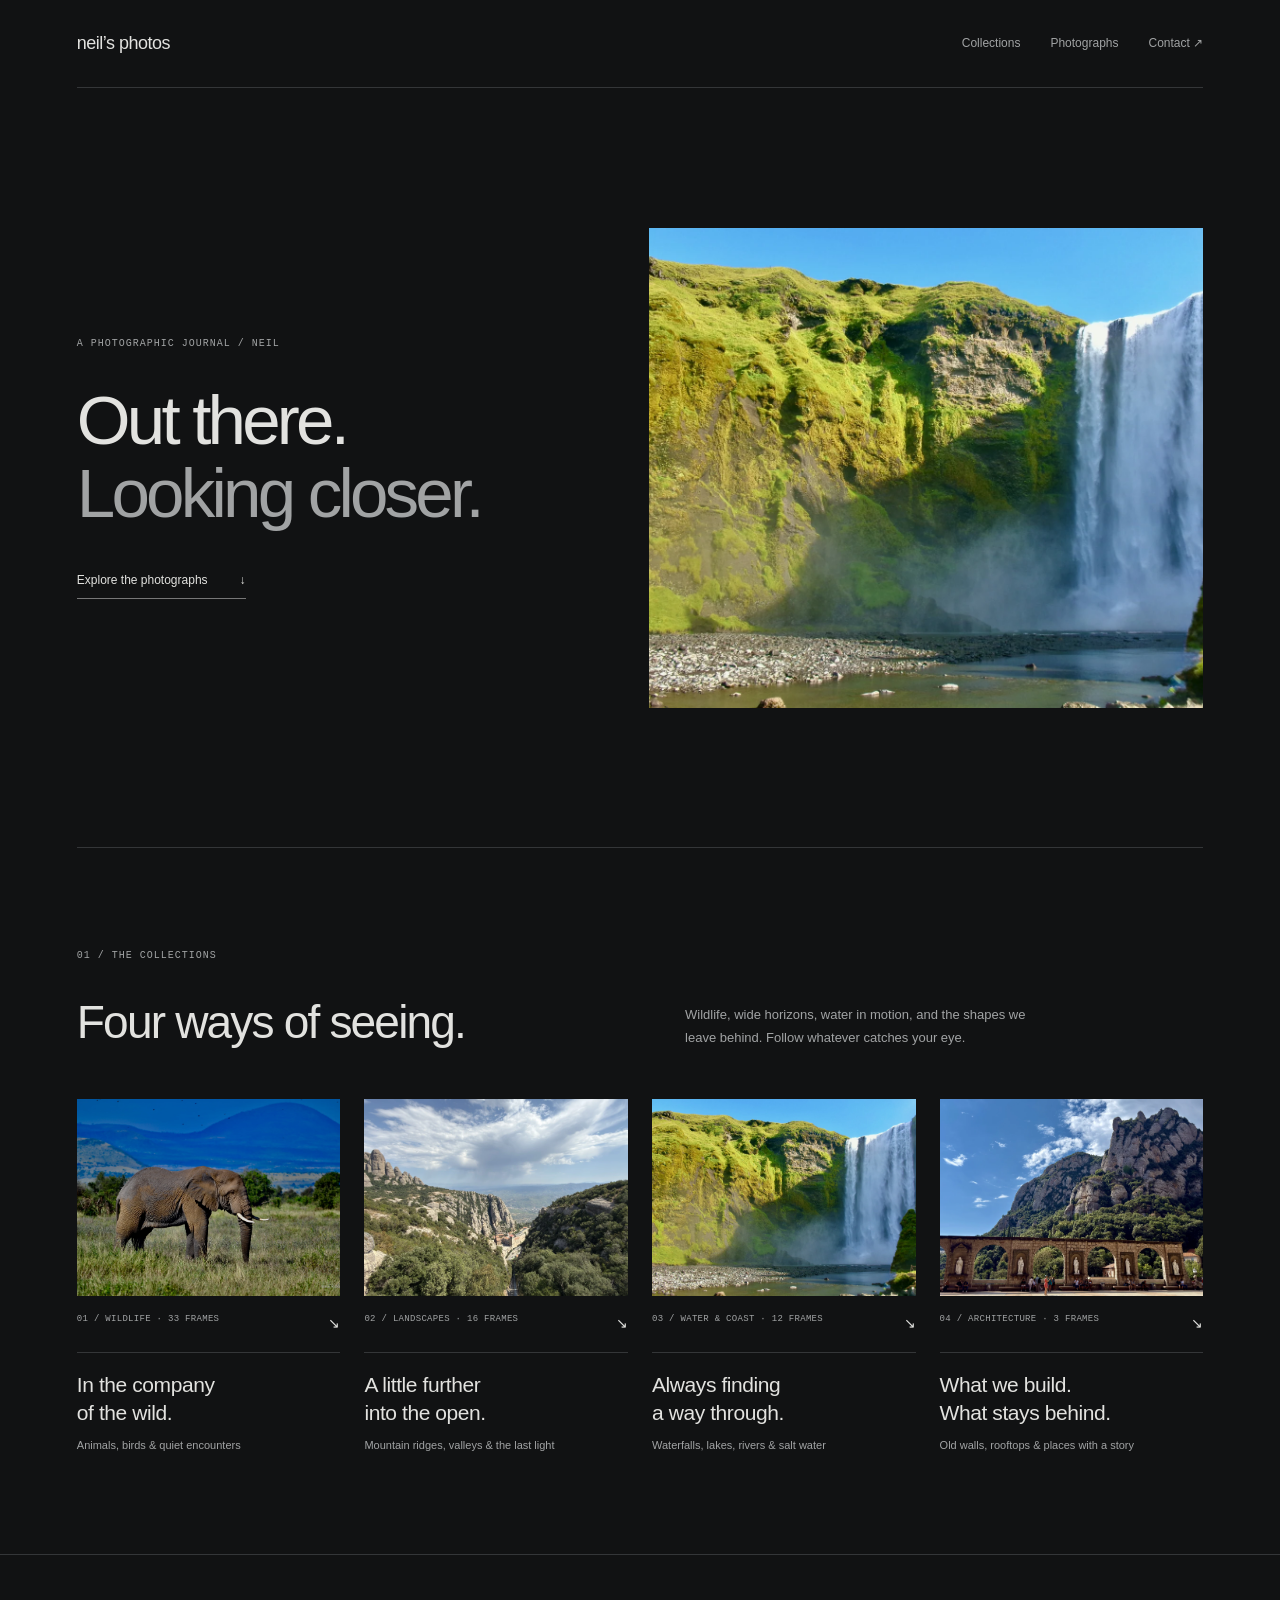
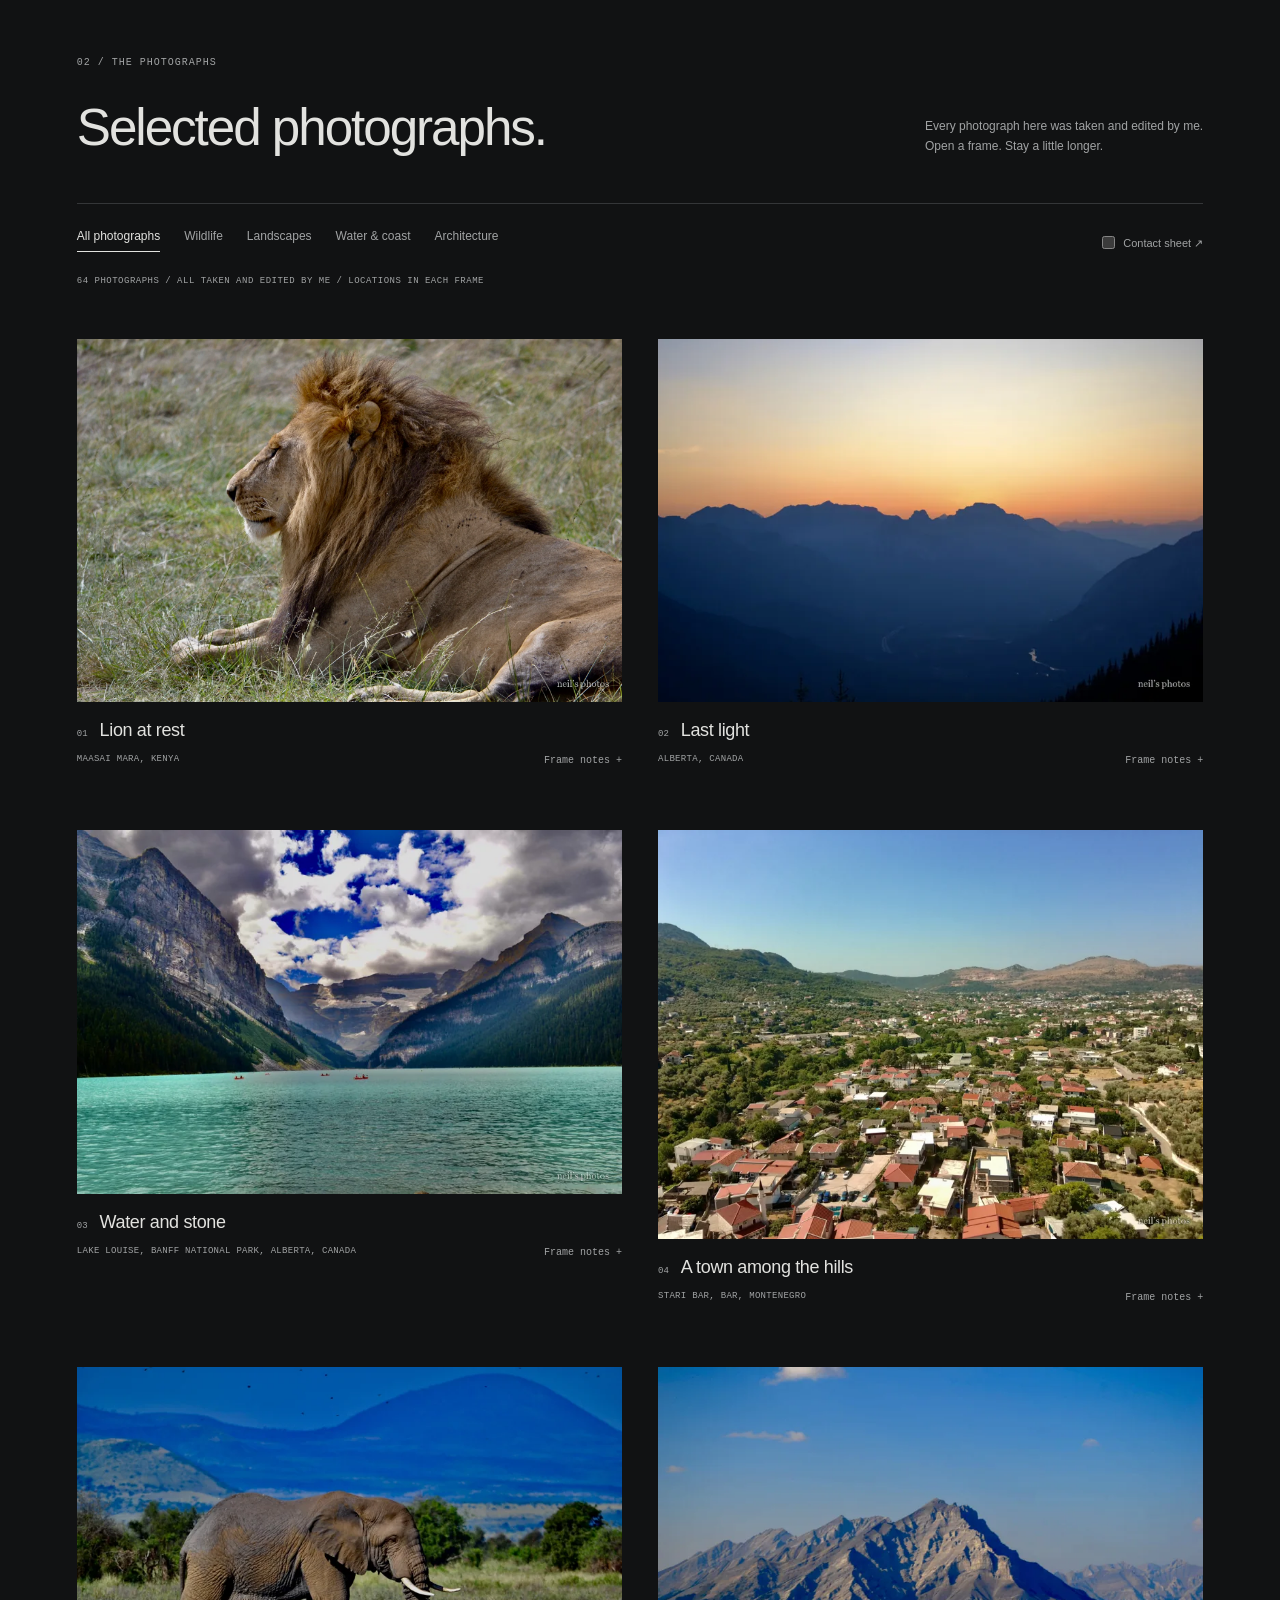
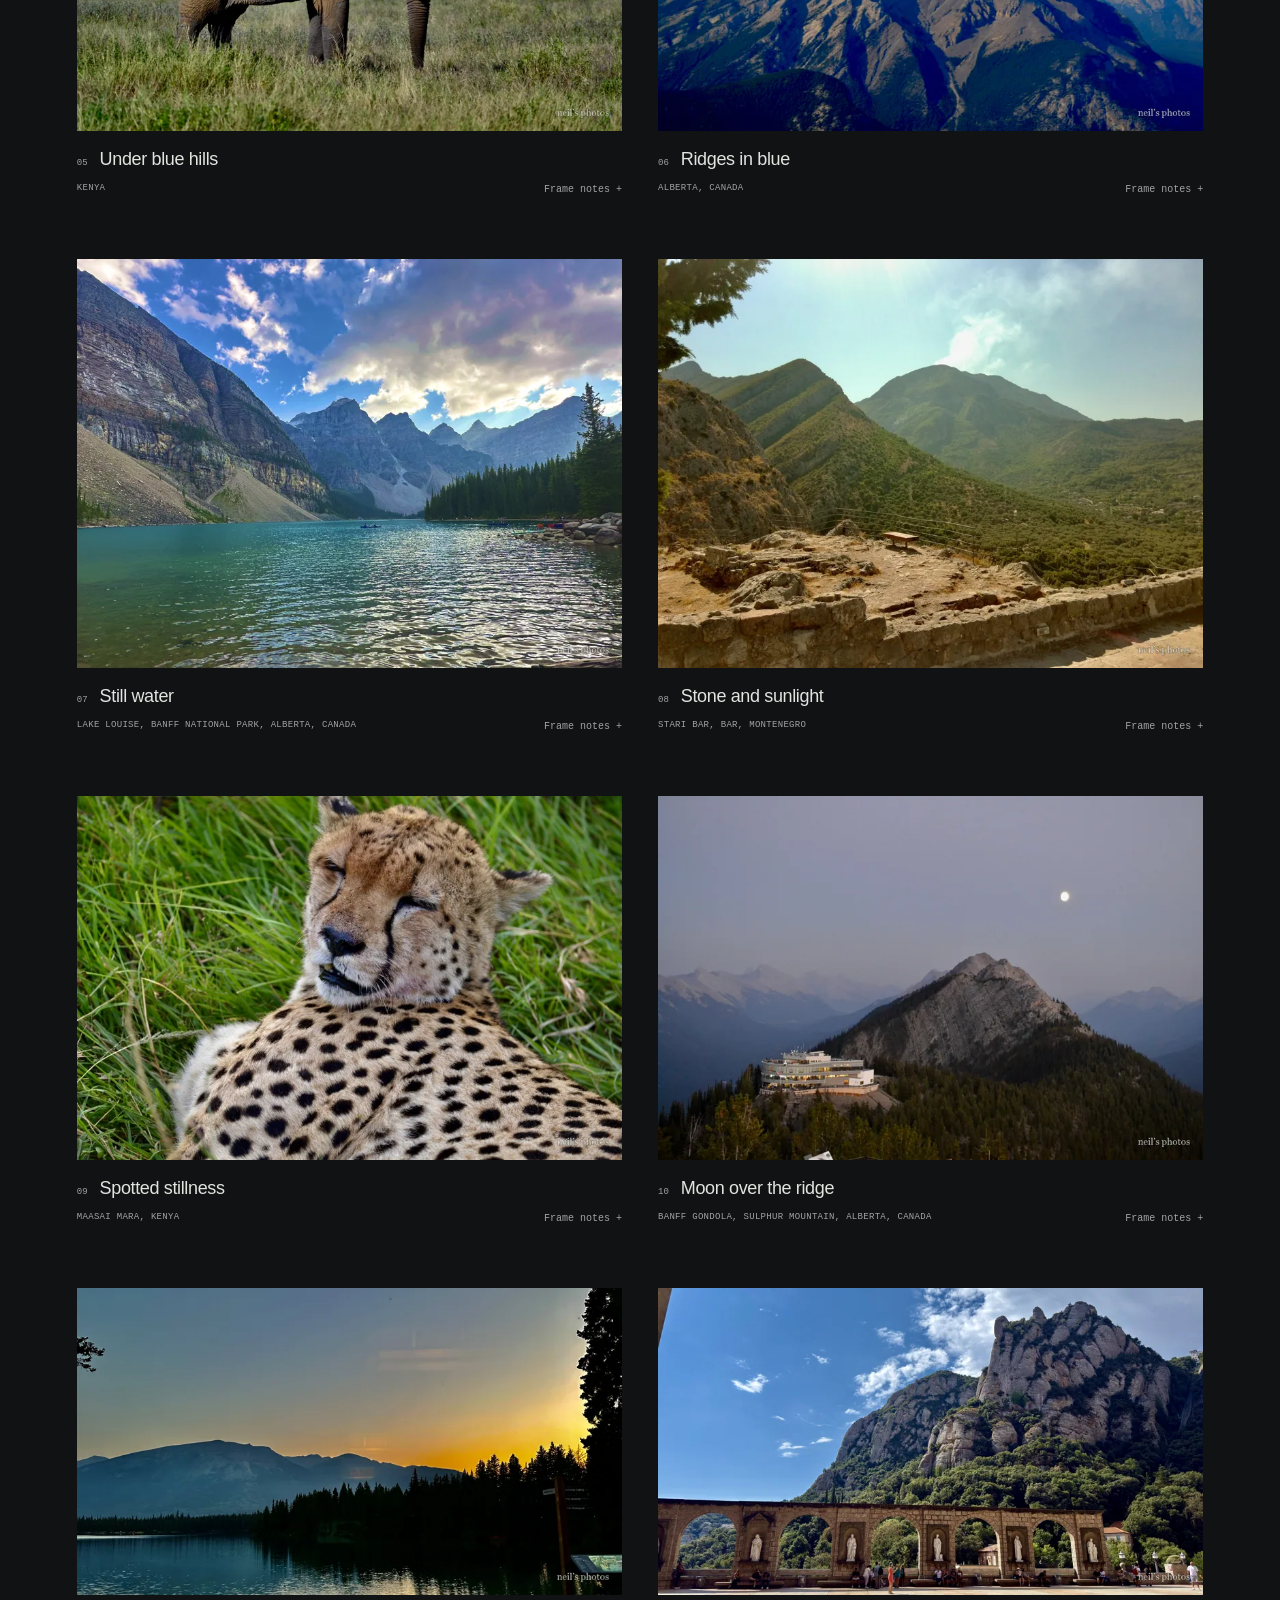
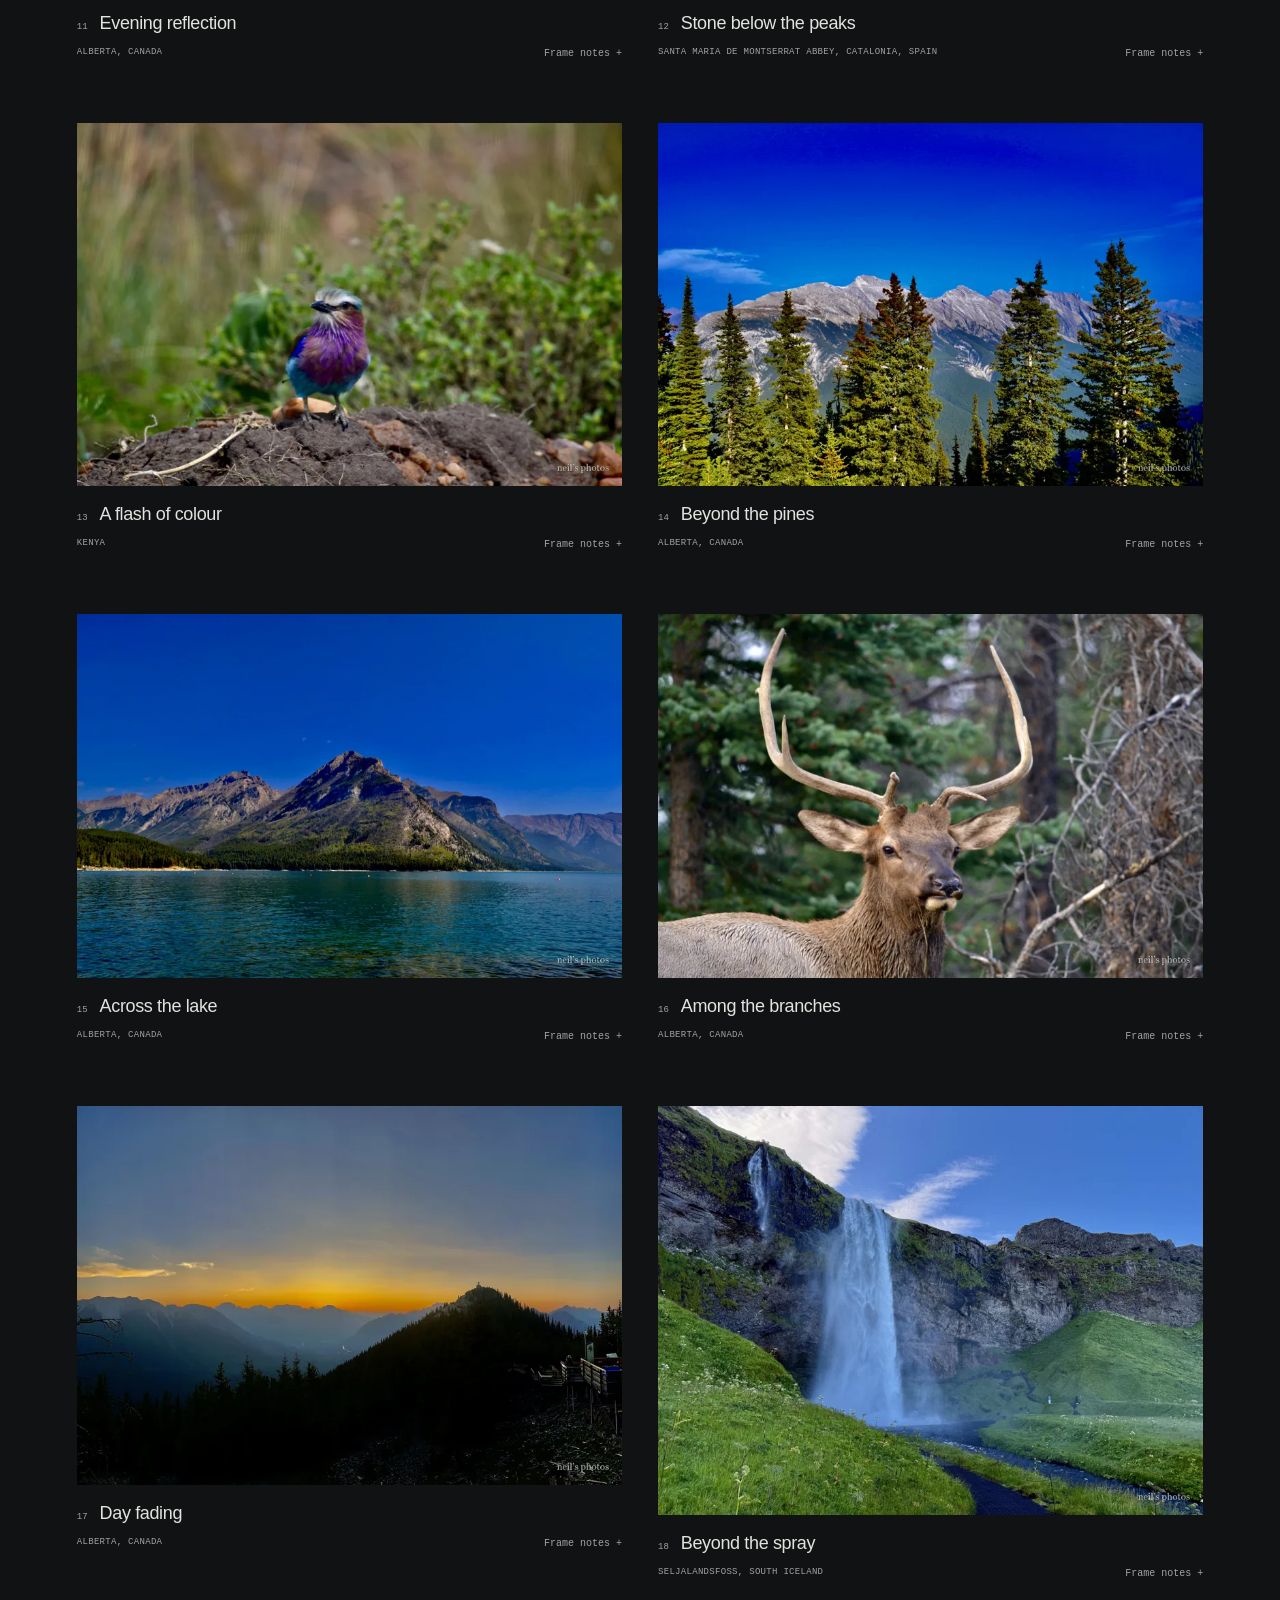
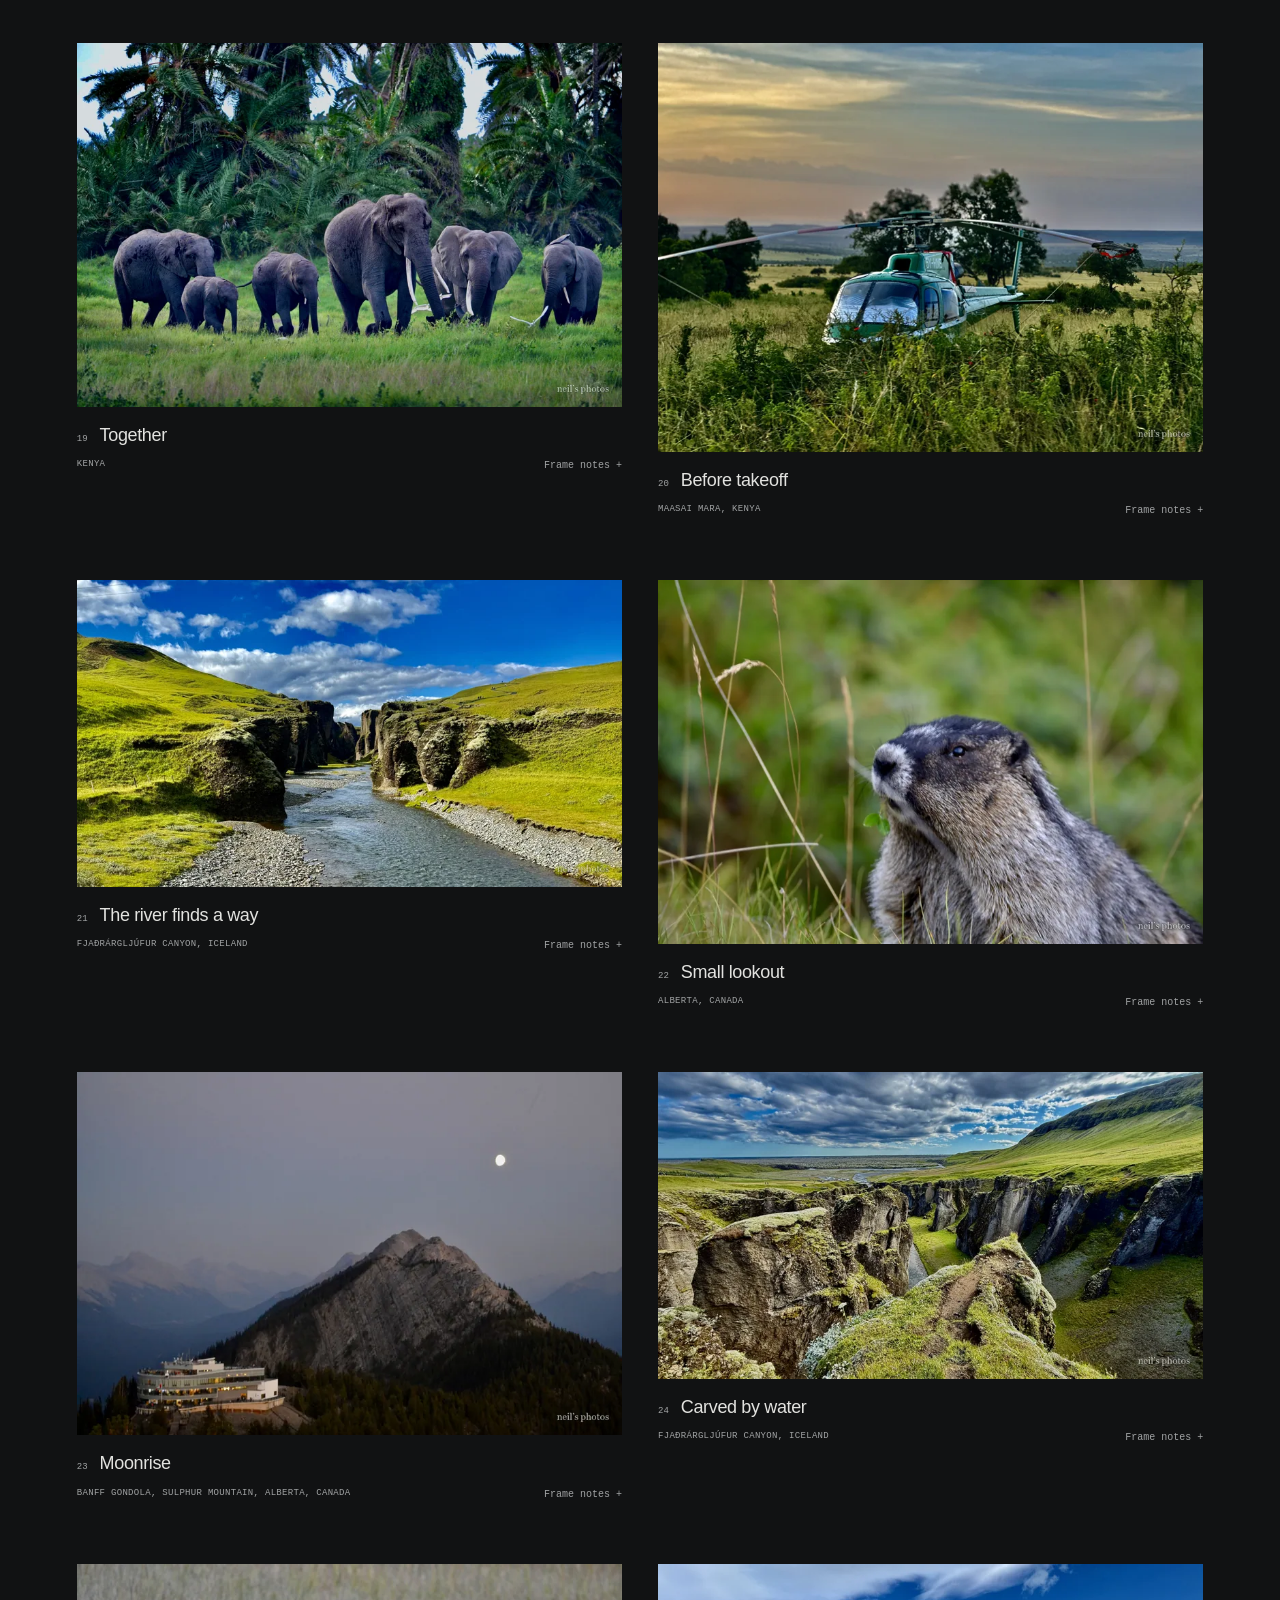
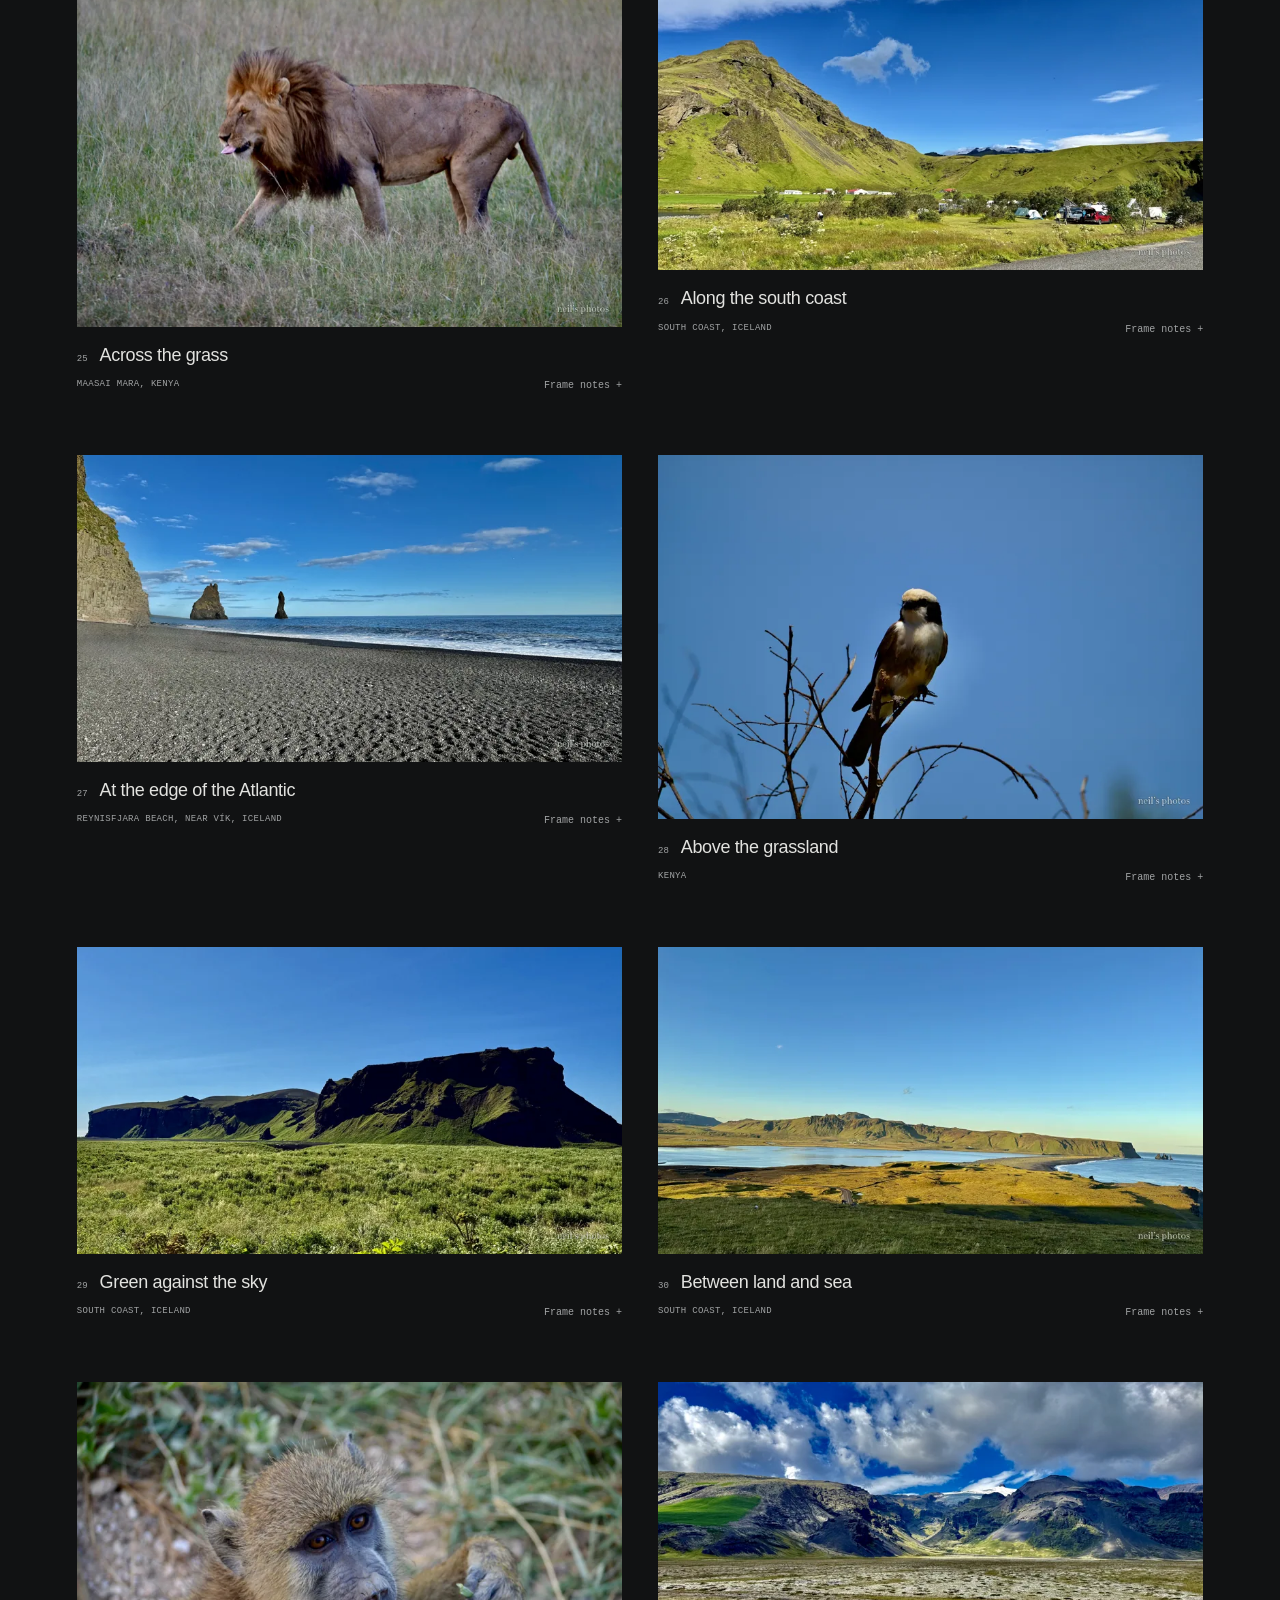
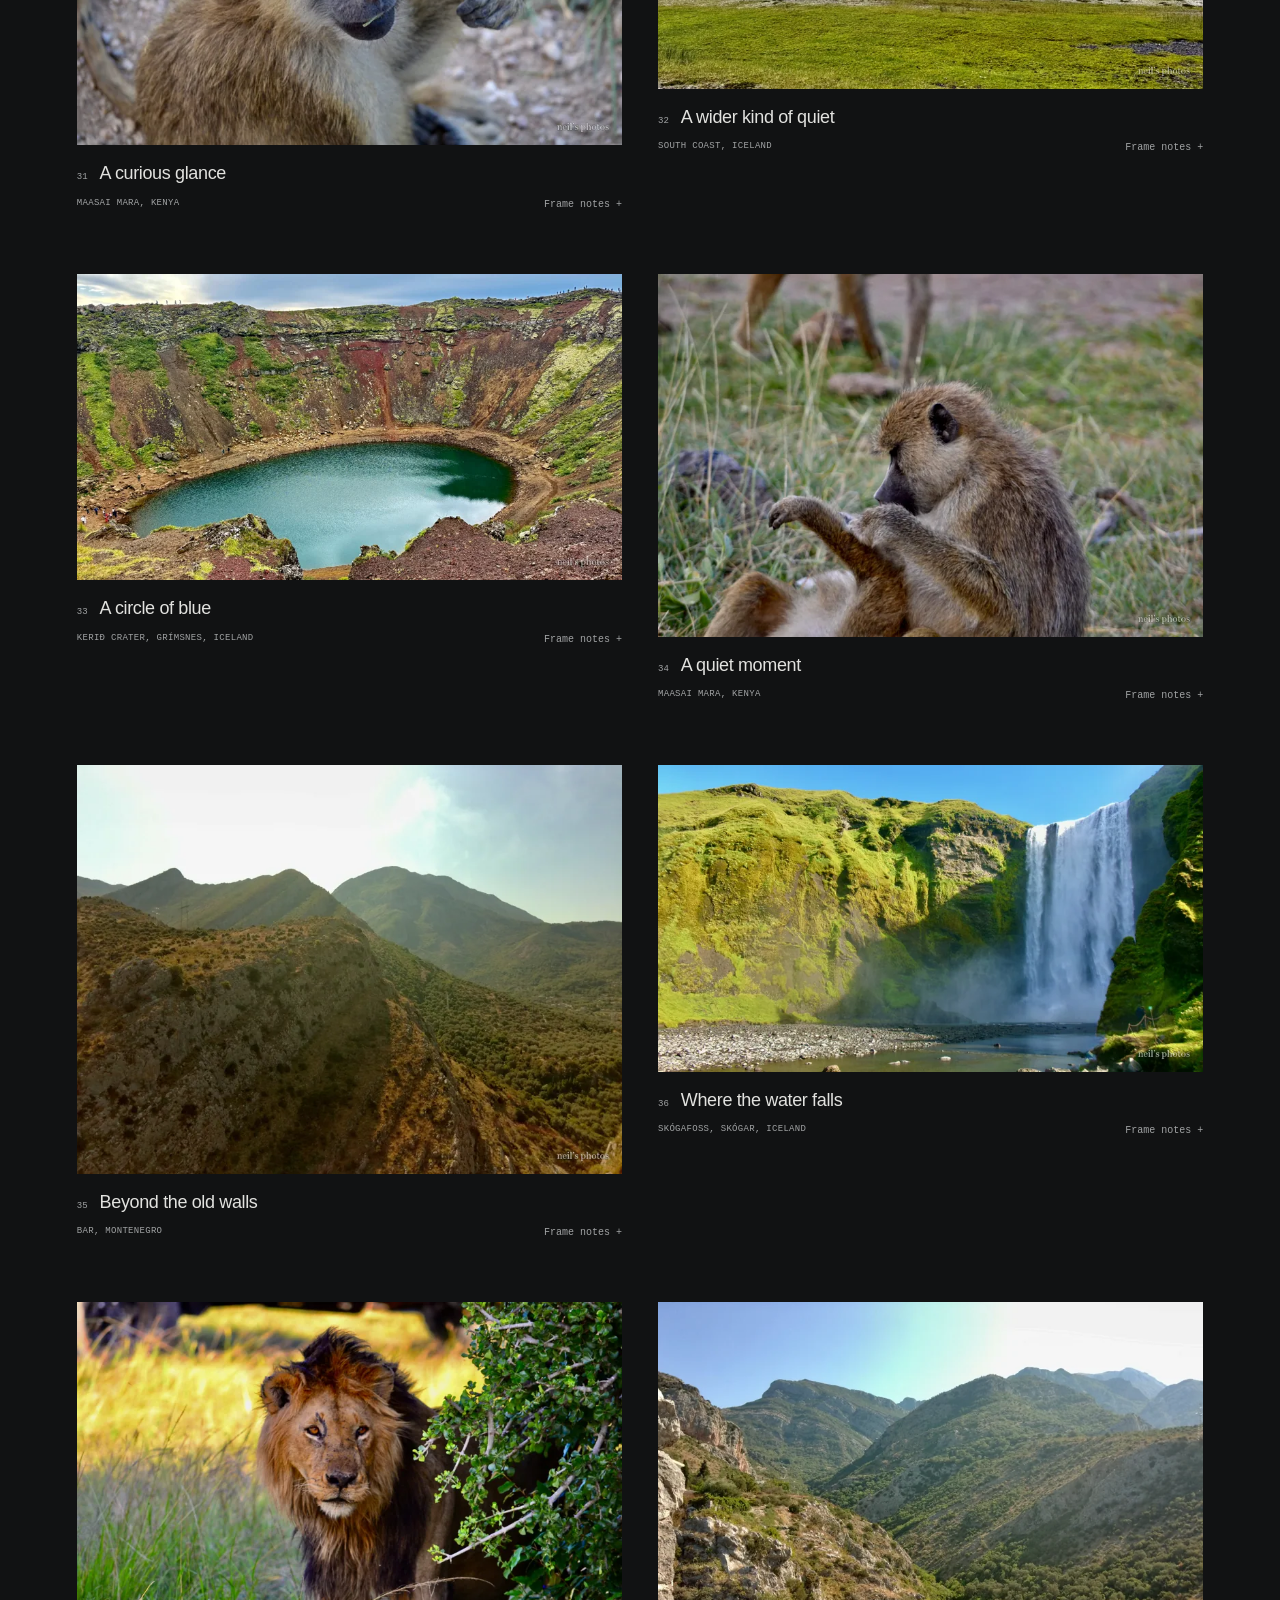
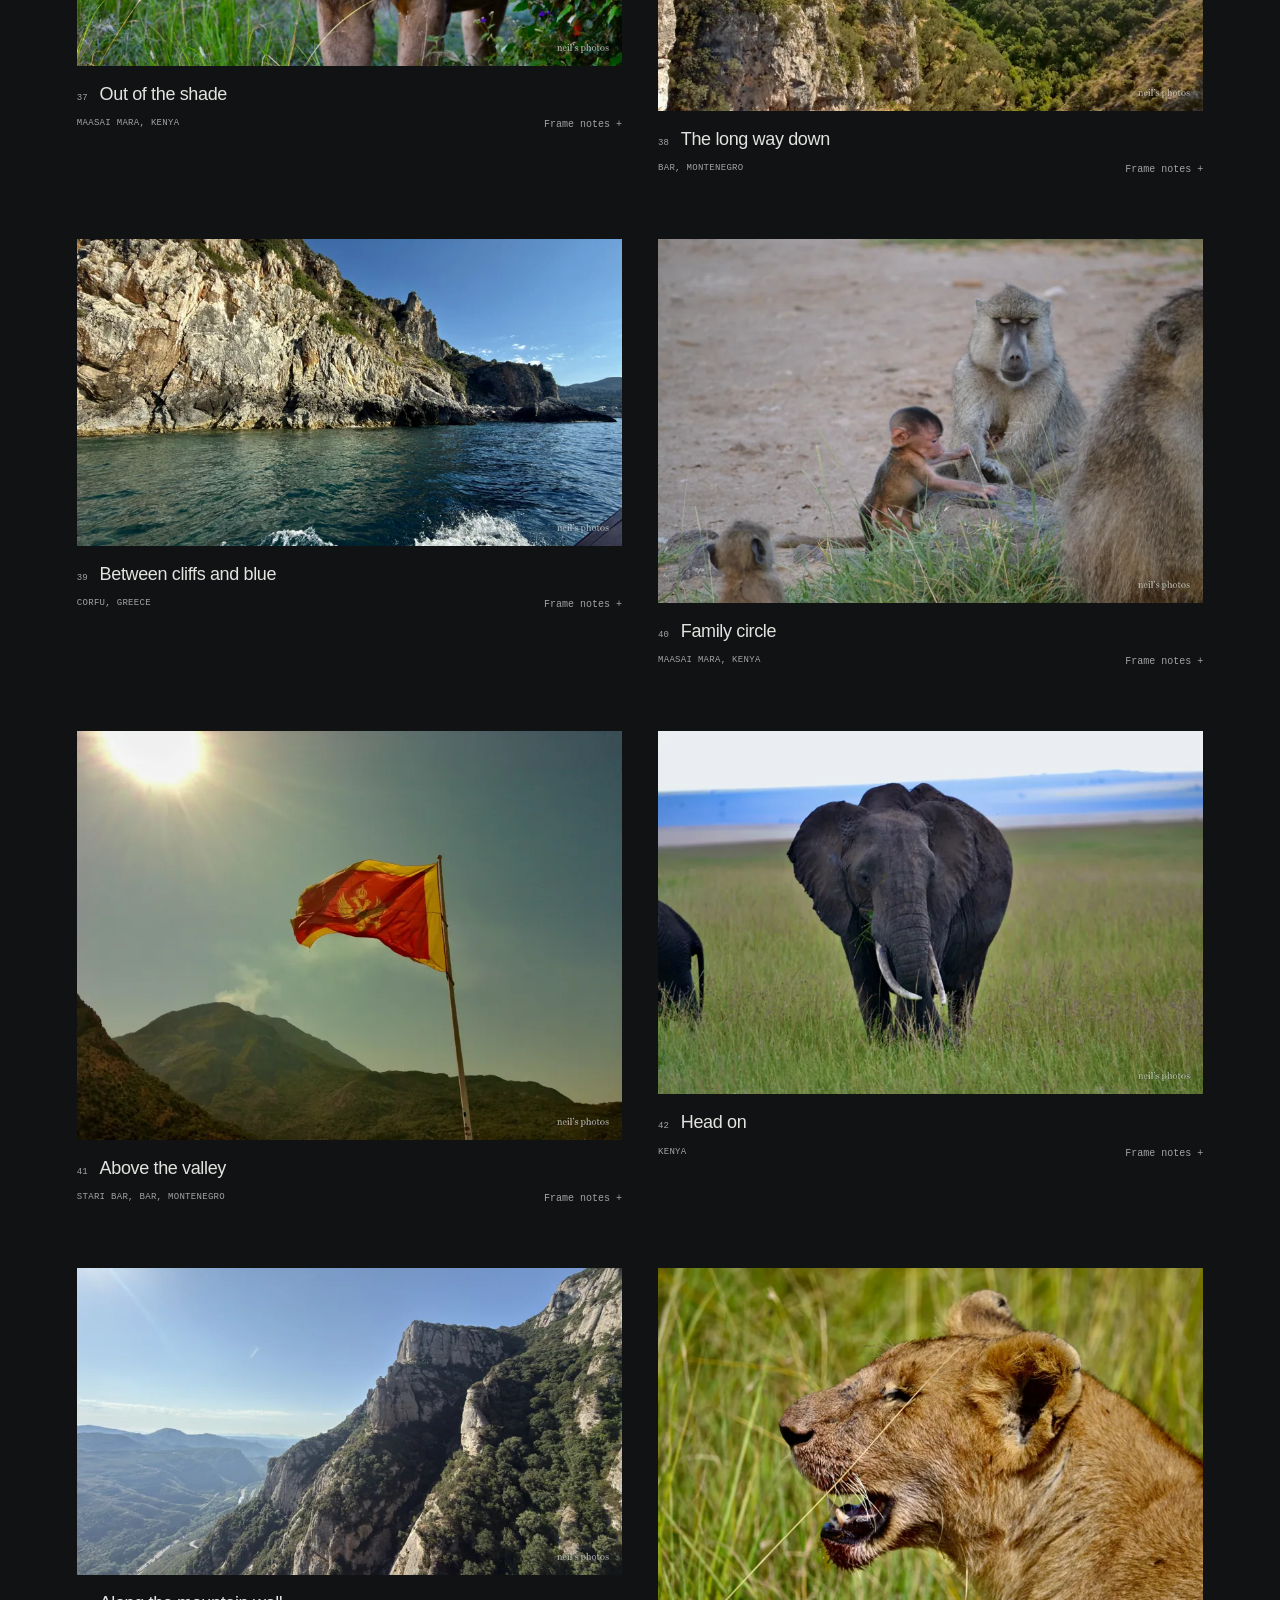
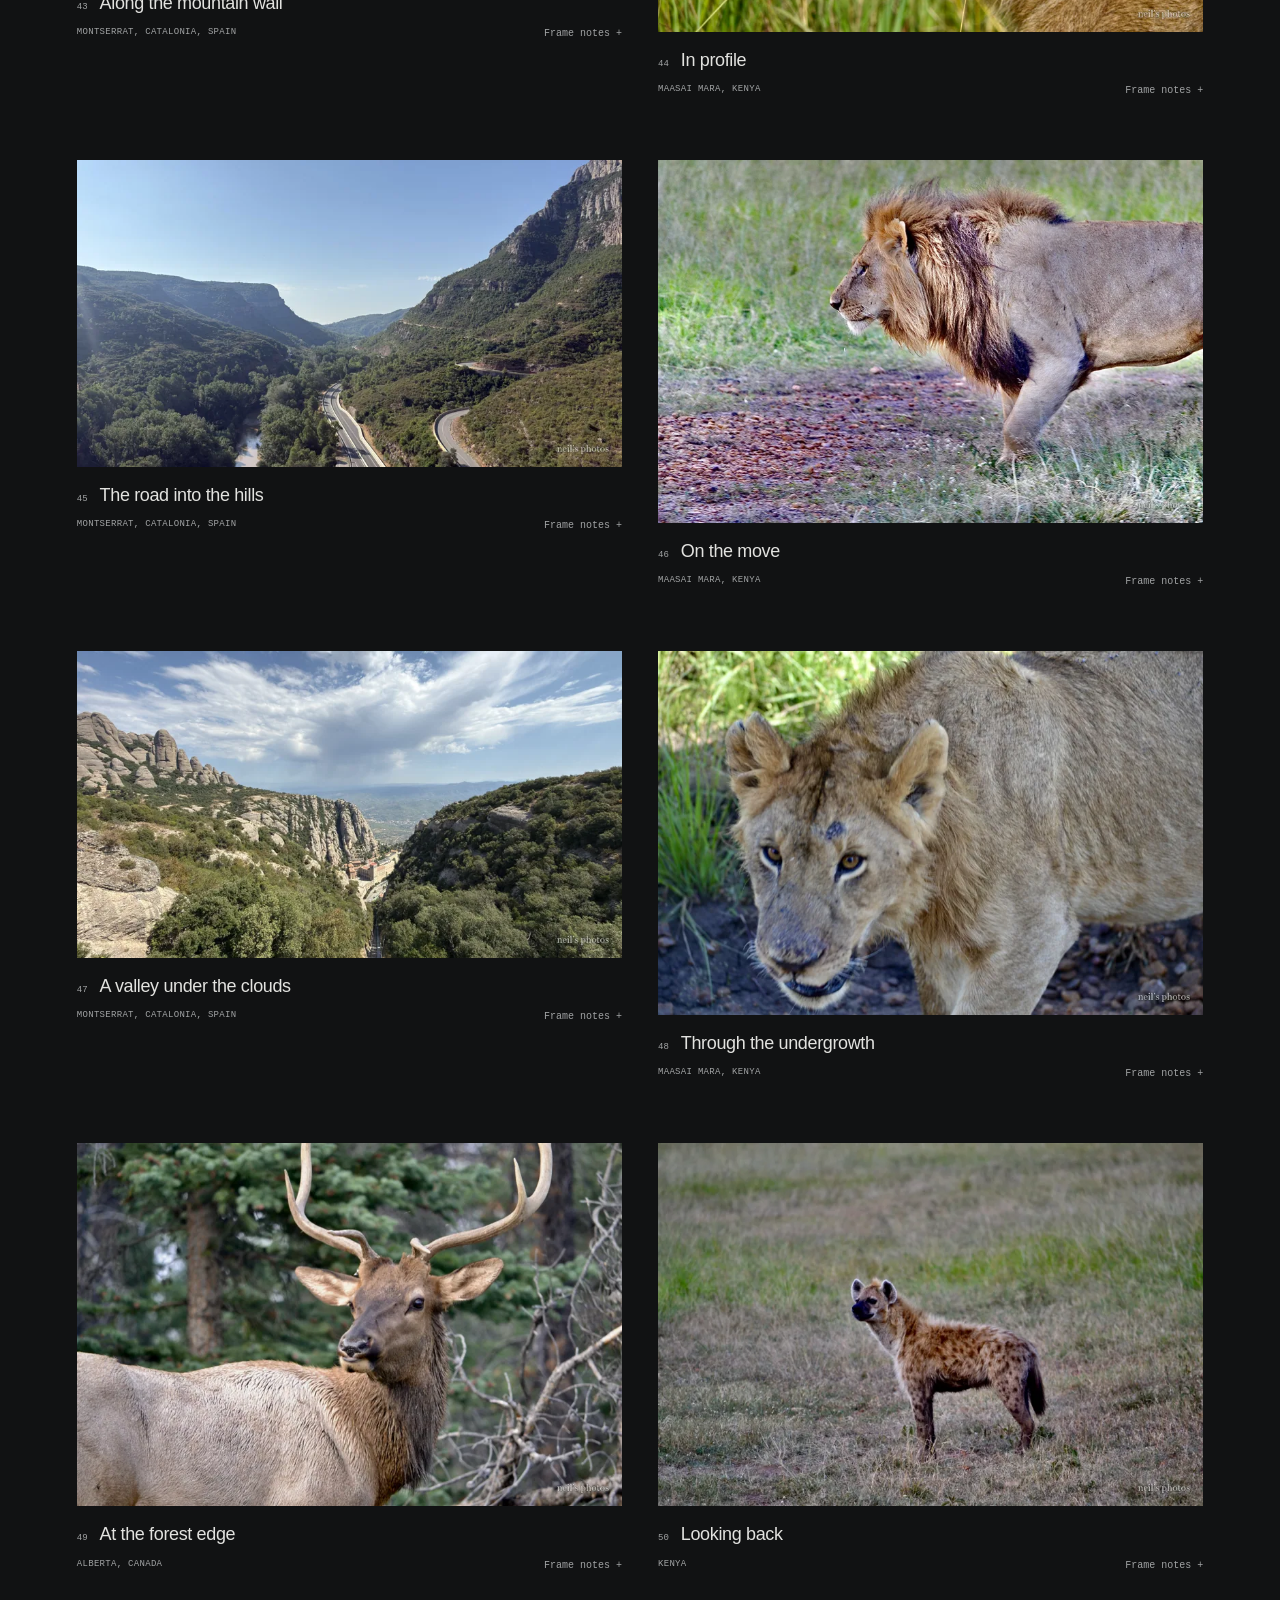
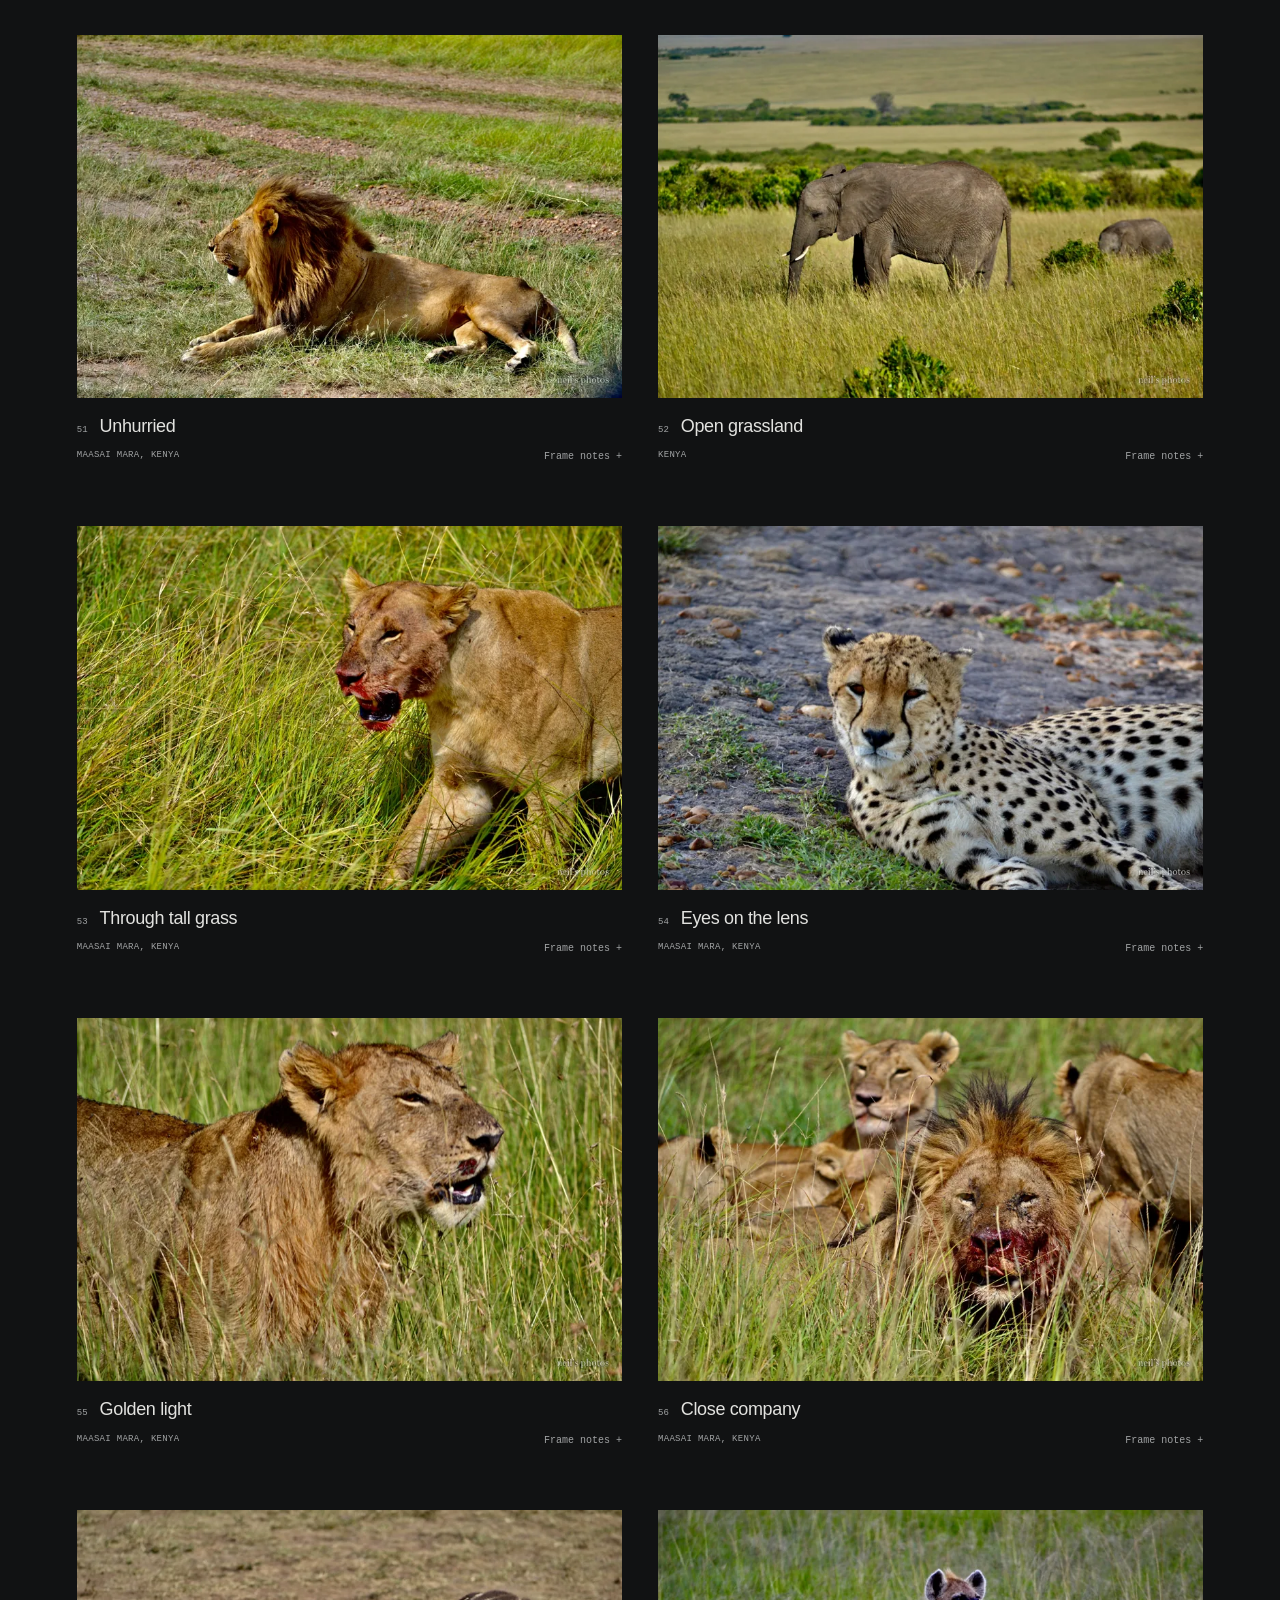
==== commit ccabfb55: "Give portfolio a minimal charcoal darkroom theme" ====
--- a/index.html
+++ b/index.html
@@ -4,23 +4,23 @@
 <meta charset="utf-8">
 <meta name="viewport" content="width=device-width, initial-scale=1">
 <meta name="description" content="Wildlife and landscape photographs, taken and edited by Neil. A photographic journal through Kenya, Alberta, Iceland, Montenegro, Greece, and Spain. Photo editing inquiries welcome.">
-<meta name="theme-color" content="#17221b">
+<meta name="theme-color" content="#111213">
 <title>Neil’s Photos — Out there, looking closer.</title>
 <link rel="stylesheet" href="styles.css">
 <link rel="preload" as="image" href="assets/photos/iceland-10.webp" imagesrcset="assets/photos/iceland-10-small.webp 800w, assets/photos/iceland-10.webp 1800w" imagesizes="100vw">
 </head>
 <body>
 <a class="skip" href="#work">Skip to photographs</a>
-<header class="masthead"><a class="brand" href="#top" aria-label="Neil’s Photos home">neil’s photos<span class="brand-dot">●</span></a><nav aria-label="Main navigation"><a href="#subjects">The collections</a><a href="#work">The photographs</a><a href="#contact">Work with me ↗</a></nav><div class="preferences"><label><input type="checkbox" id="dark-theme"> Night</label><label><input type="checkbox" id="pause-motion"> Stillness</label></div></header>
+<header class="masthead"><a class="brand" href="#top" aria-label="Neil’s Photos home">neil’s photos<span class="brand-dot">●</span></a><nav aria-label="Main navigation"><a href="#subjects">Collections</a><a href="#work">Photographs</a><a href="#contact">Contact ↗</a></nav></header>
 <main id="top">
 <section class="opening" aria-labelledby="opening-title">
-<div class="opening-images" aria-hidden="true"><img class="hero-frame hero-one" src="assets/photos/iceland-10.webp" srcset="assets/photos/iceland-10-small.webp 800w, assets/photos/iceland-10.webp 1800w" sizes="100vw" alt="" fetchpriority="high"><img class="hero-frame hero-two" src="assets/photos/neil-30.webp" alt="" loading="lazy"><img class="hero-frame hero-three" src="assets/photos/neil-07.webp" alt="" loading="lazy"></div>
+<div class="opening-images" aria-hidden="true"><img class="hero-frame hero-one" src="assets/photos/iceland-10.webp" srcset="assets/photos/iceland-10-small.webp 800w, assets/photos/iceland-10.webp 1800w" sizes="100vw" alt="" fetchpriority="high"></div>
 <div class="opening-shade"></div><div class="opening-top"><span class="mono">A photographic journal by Neil</span><span class="mono">Wildlife / Landscapes / Travel</span></div>
-<div class="opening-copy"><p class="mono">Out there, looking closer.</p><h1 id="opening-title">Some places<br>stay <em>with you.</em></h1><a class="wander" href="#subjects"><span>Come along</span><span aria-hidden="true">↓</span></a></div>
+<div class="opening-copy"><p class="mono">A photographic journal / Neil</p><h1 id="opening-title">Out there.<br><em>Looking closer.</em></h1><a class="wander" href="#subjects"><span>Explore the photographs</span><span aria-hidden="true">↓</span></a></div>
 <div class="opening-bottom mono"><span>Photographed &amp; edited by me.</span><span>Wildlife. Wide horizons. Everything in between.</span></div>
 </section>
 <section class="journeys section-pad" id="subjects" aria-labelledby="subjects-title">
-<div class="section-heading"><p class="mono section-kicker">01 / The collections</p><h2 id="subjects-title">Different subjects.<br><em>The same curiosity.</em></h2><p>Wildlife, wide horizons, water in motion, and the shapes we leave behind. Follow whatever catches your eye.</p></div>
+<div class="section-heading"><p class="mono section-kicker">01 / The collections</p><h2 id="subjects-title">Four ways of seeing.</h2><p>Wildlife, wide horizons, water in motion, and the shapes we leave behind. Follow whatever catches your eye.</p></div>
 <div class="chapter-strip" aria-label="Browse by type of photograph">
 <a class="chapter chapter-wildlife" href="#wildlife-frames"><div class="chapter-image"><img src="assets/photos/neil-30.webp" alt="Elephant in open grassland" loading="lazy"></div><div class="chapter-caption"><span class="mono">01 / Wildlife · 33 frames</span><span aria-hidden="true">↘</span></div><h3>In the company<br>of the wild.</h3><p>Animals, birds &amp; quiet encounters</p></a>
 <a class="chapter chapter-landscapes" href="#landscapes-frames"><div class="chapter-image"><img src="assets/photos/montserrat-11.webp" alt="Mountain valley beneath textured clouds" loading="lazy"></div><div class="chapter-caption"><span class="mono">02 / Landscapes · 16 frames</span><span aria-hidden="true">↘</span></div><h3>A little further<br>into the open.</h3><p>Mountain ridges, valleys &amp; the last light</p></a>
@@ -28,9 +28,8 @@
 <a class="chapter chapter-architecture" href="#architecture-frames"><div class="chapter-image"><img src="assets/photos/montserrat-12.webp" alt="Stone arches beneath rocky peaks" loading="lazy"></div><div class="chapter-caption"><span class="mono">04 / Architecture · 3 frames</span><span aria-hidden="true">↘</span></div><h3>What we build.<br>What stays behind.</h3><p>Old walls, rooftops &amp; places with a story</p></a>
 </div>
 </section>
-<div class="interlude" aria-hidden="true"><div>Keep looking. <i>There’s more out there.</i> Keep looking. <i>There’s more out there.</i>&nbsp;</div></div>
 <section class="gallery section-pad" id="work" aria-labelledby="work-title"><span class="route-anchor" id="wildlife-frames" aria-hidden="true"></span><span class="route-anchor" id="landscapes-frames" aria-hidden="true"></span><span class="route-anchor" id="water-frames" aria-hidden="true"></span><span class="route-anchor" id="architecture-frames" aria-hidden="true"></span>
-<div class="gallery-heading"><div><p class="mono section-kicker">02 / The photographs</p><h2 id="work-title">The things<br>I <em>stopped for.</em></h2></div><p>Every photograph here was taken and edited by me.<br>Open a frame. Stay a little longer.</p></div>
+<div class="gallery-heading"><div><p class="mono section-kicker">02 / The photographs</p><h2 id="work-title">Selected photographs.</h2></div><p>Every photograph here was taken and edited by me.<br>Open a frame. Stay a little longer.</p></div>
 <div class="controls" id="category-filters"><nav class="category-filters" aria-label="Choose a type of photograph"><p class="mono">Follow your curiosity</p><a href="#work">All photographs</a><a href="#wildlife-frames">Wildlife</a><a href="#landscapes-frames">Landscapes</a><a href="#water-frames">Water &amp; coast</a><a href="#architecture-frames">Architecture</a></nav><label class="sheet-control"><input type="checkbox" id="contact-sheet"> Contact sheet ↗</label></div>
 <p class="collection-meta mono">64 photographs / All taken and edited by me / Locations in each frame</p>
 <div class="collection">
@@ -64,16 +63,16 @@
 <article class="encounter" data-category="wildlife"><button class="image-open" popovertarget="view-28" aria-label="Enlarge Perched bird photograph"><img src="assets/photos/neil-05.webp" srcset="assets/photos/neil-05-small.webp 800w, assets/photos/neil-05.webp 1800w" sizes="auto, (max-width: 700px) 92vw, 92vw" alt="Perched bird: above the grassland" width="1800" height="1200" loading="lazy" decoding="async"></button><div class="frame-label"><span>28</span><h2>Above the grassland</h2><span>Perched bird</span></div><div class="photo-notes"><span class="place">Kenya</span><details><summary>Frame notes +</summary><dl><dt>Location</dt><dd>Kenya</dd><dt>Shutter</dt><dd>1/640 s</dd><dt>Aperture</dt><dd>f/6.3</dd><dt>ISO</dt><dd>100</dd></dl><p>Exact shooting spot not recorded.</p><p>Photographed &amp; edited by Neil.</p></details></div><div class="photo-viewer" id="view-28" popover><div class="viewer-bar"><div><span class="viewer-title">Above the grassland</span><span class="viewer-location">Kenya · exact spot unconfirmed</span></div><button popovertarget="view-28" popovertargetaction="hide">Close ×</button></div><img src="assets/photos/neil-05.webp" srcset="assets/photos/neil-05-small.webp 800w, assets/photos/neil-05.webp 1800w" sizes="auto, (max-width: 700px) 92vw, 92vw" alt="Perched bird: above the grassland" width="1800" height="1200" loading="lazy" decoding="async"><div class="viewer-nav"><span>FRAME 28 / 64</span><span>Photographed &amp; edited by Neil</span><span>Esc to return</span></div></div></article>
 <article class="encounter" data-category="landscapes"><button class="image-open" popovertarget="view-29" aria-label="Enlarge Landscape photograph"><img src="assets/photos/iceland-03.webp" srcset="assets/photos/iceland-03-small.webp 800w, assets/photos/iceland-03.webp 1800w" sizes="auto, (max-width: 700px) 92vw, 92vw" alt="Sunlit green slopes below a dark plateau" width="1800" height="1013" loading="lazy" decoding="async"></button><div class="frame-label"><span>29</span><h2>Green against the sky</h2><span>Landscape</span></div><div class="photo-notes"><span class="place">South coast, Iceland</span><details><summary>Frame notes +</summary><dl><dt>Location</dt><dd>South coast, Iceland</dd><dt>Shutter</dt><dd>1/4975 s</dd><dt>Aperture</dt><dd>f/1.78</dd><dt>ISO</dt><dd>80</dd></dl><p>Exact shooting spot not recorded.</p><p>Photographed &amp; edited by Neil.</p></details></div><div class="photo-viewer" id="view-29" popover><div class="viewer-bar"><div><span class="viewer-title">Green against the sky</span><span class="viewer-location">South coast, Iceland · exact spot unconfirmed</span></div><button popovertarget="view-29" popovertargetaction="hide">Close ×</button></div><img src="assets/photos/iceland-03.webp" srcset="assets/photos/iceland-03-small.webp 800w, assets/photos/iceland-03.webp 1800w" sizes="auto, (max-width: 700px) 92vw, 92vw" alt="Sunlit green slopes below a dark plateau" width="1800" height="1013" loading="lazy" decoding="async"><div class="viewer-nav"><span>FRAME 29 / 64</span><span>Photographed &amp; edited by Neil</span><span>Esc to return</span></div></div></article>
 <article class="encounter" data-category="water"><button class="image-open" popovertarget="view-30" aria-label="Enlarge Landscape photograph"><img src="assets/photos/iceland-08.webp" srcset="assets/photos/iceland-08-small.webp 800w, assets/photos/iceland-08.webp 1800w" sizes="auto, (max-width: 700px) 92vw, 92vw" alt="Coastal headland and water under a blue sky" width="1800" height="1013" loading="lazy" decoding="async"></button><div class="frame-label"><span>30</span><h2>Between land and sea</h2><span>Landscape</span></div><div class="photo-notes"><span class="place">South coast, Iceland</span><details><summary>Frame notes +</summary><dl><dt>Location</dt><dd>South coast, Iceland</dd><dt>Shutter</dt><dd>1/1271 s</dd><dt>Aperture</dt><dd>f/1.78</dd><dt>ISO</dt><dd>80</dd></dl><p>Exact shooting spot not recorded.</p><p>Photographed &amp; edited by Neil.</p></details></div><div class="photo-viewer" id="view-30" popover><div class="viewer-bar"><div><span class="viewer-title">Between land and sea</span><span class="viewer-location">South coast, Iceland · exact spot unconfirmed</span></div><button popovertarget="view-30" popovertargetaction="hide">Close ×</button></div><img src="assets/photos/iceland-08.webp" srcset="assets/photos/iceland-08-small.webp 800w, assets/photos/iceland-08.webp 1800w" sizes="auto, (max-width: 700px) 92vw, 92vw" alt="Coastal headland and water under a blue sky" width="1800" height="1013" loading="lazy" decoding="async"><div class="viewer-nav"><span>FRAME 30 / 64</span><span>Photographed &amp; edited by Neil</span><span>Esc to return</span></div></div></article>
-<article class="encounter" data-category="wildlife"><button class="image-open" popovertarget="view-31" aria-label="Enlarge Baboon photograph"><img src="assets/photos/neil-06.webp" srcset="assets/photos/neil-06-small.webp 800w, assets/photos/neil-06.webp 1800w" sizes="auto, (max-width: 700px) 92vw, 92vw" alt="Baboon: a curious glance" width="1800" height="1200" loading="lazy" decoding="async"></button><div class="frame-label"><span>31</span><h2>A curious glance</h2><span>Baboon</span></div><div class="photo-notes"><span class="place">Kenya</span><details><summary>Frame notes +</summary><dl><dt>Location</dt><dd>Kenya</dd><dt>Shutter</dt><dd>1/60 s</dd><dt>Aperture</dt><dd>f/4.8</dd><dt>ISO</dt><dd>640</dd></dl><p>Exact shooting spot not recorded.</p><p>Photographed &amp; edited by Neil.</p></details></div><div class="photo-viewer" id="view-31" popover><div class="viewer-bar"><div><span class="viewer-title">A curious glance</span><span class="viewer-location">Kenya · exact spot unconfirmed</span></div><button popovertarget="view-31" popovertargetaction="hide">Close ×</button></div><img src="assets/photos/neil-06.webp" srcset="assets/photos/neil-06-small.webp 800w, assets/photos/neil-06.webp 1800w" sizes="auto, (max-width: 700px) 92vw, 92vw" alt="Baboon: a curious glance" width="1800" height="1200" loading="lazy" decoding="async"><div class="viewer-nav"><span>FRAME 31 / 64</span><span>Photographed &amp; edited by Neil</span><span>Esc to return</span></div></div></article>
+<article class="encounter" data-category="wildlife"><button class="image-open" popovertarget="view-31" aria-label="Enlarge Baboon photograph"><img src="assets/photos/neil-06.webp" srcset="assets/photos/neil-06-small.webp 800w, assets/photos/neil-06.webp 1800w" sizes="auto, (max-width: 700px) 92vw, 92vw" alt="Baboon: a curious glance" width="1800" height="1200" loading="lazy" decoding="async"></button><div class="frame-label"><span>31</span><h2>A curious glance</h2><span>Baboon</span></div><div class="photo-notes"><span class="place">Maasai Mara, Kenya</span><details><summary>Frame notes +</summary><dl><dt>Location</dt><dd>Maasai Mara, Kenya</dd><dt>Shutter</dt><dd>1/60 s</dd><dt>Aperture</dt><dd>f/4.8</dd><dt>ISO</dt><dd>640</dd></dl><p>Photographed &amp; edited by Neil.</p></details></div><div class="photo-viewer" id="view-31" popover><div class="viewer-bar"><div><span class="viewer-title">A curious glance</span><span class="viewer-location">Maasai Mara, Kenya</span></div><button popovertarget="view-31" popovertargetaction="hide">Close ×</button></div><img src="assets/photos/neil-06.webp" srcset="assets/photos/neil-06-small.webp 800w, assets/photos/neil-06.webp 1800w" sizes="auto, (max-width: 700px) 92vw, 92vw" alt="Baboon: a curious glance" width="1800" height="1200" loading="lazy" decoding="async"><div class="viewer-nav"><span>FRAME 31 / 64</span><span>Photographed &amp; edited by Neil</span><span>Esc to return</span></div></div></article>
 <article class="encounter" data-category="landscapes"><button class="image-open" popovertarget="view-32" aria-label="Enlarge Landscape photograph"><img src="assets/photos/iceland-04.webp" srcset="assets/photos/iceland-04-small.webp 800w, assets/photos/iceland-04.webp 1800w" sizes="auto, (max-width: 700px) 92vw, 92vw" alt="Mountains beyond a broad green plain" width="1800" height="1013" loading="lazy" decoding="async"></button><div class="frame-label"><span>32</span><h2>A wider kind of quiet</h2><span>Landscape</span></div><div class="photo-notes"><span class="place">South coast, Iceland</span><details><summary>Frame notes +</summary><dl><dt>Location</dt><dd>South coast, Iceland</dd><dt>Shutter</dt><dd>1/3425 s</dd><dt>Aperture</dt><dd>f/1.78</dd><dt>ISO</dt><dd>80</dd></dl><p>Exact shooting spot not recorded.</p><p>Photographed &amp; edited by Neil.</p></details></div><div class="photo-viewer" id="view-32" popover><div class="viewer-bar"><div><span class="viewer-title">A wider kind of quiet</span><span class="viewer-location">South coast, Iceland · exact spot unconfirmed</span></div><button popovertarget="view-32" popovertargetaction="hide">Close ×</button></div><img src="assets/photos/iceland-04.webp" srcset="assets/photos/iceland-04-small.webp 800w, assets/photos/iceland-04.webp 1800w" sizes="auto, (max-width: 700px) 92vw, 92vw" alt="Mountains beyond a broad green plain" width="1800" height="1013" loading="lazy" decoding="async"><div class="viewer-nav"><span>FRAME 32 / 64</span><span>Photographed &amp; edited by Neil</span><span>Esc to return</span></div></div></article>
 <article class="encounter" data-category="water"><button class="image-open" popovertarget="view-33" aria-label="Enlarge Landscape photograph"><img src="assets/photos/iceland-09.webp" srcset="assets/photos/iceland-09-small.webp 800w, assets/photos/iceland-09.webp 1800w" sizes="auto, (max-width: 700px) 92vw, 92vw" alt="Turquoise crater lake surrounded by red rock" width="1800" height="1013" loading="lazy" decoding="async"></button><div class="frame-label"><span>33</span><h2>A circle of blue</h2><span>Landscape</span></div><div class="photo-notes"><span class="place">Kerið crater, Grímsnes, Iceland</span><details><summary>Frame notes +</summary><dl><dt>Location</dt><dd>Kerið crater, Grímsnes, Iceland</dd><dt>Shutter</dt><dd>1/840 s</dd><dt>Aperture</dt><dd>f/1.78</dd><dt>ISO</dt><dd>100</dd></dl><p>Location identified from visible landmarks; not confirmed by GPS.</p><p>Photographed &amp; edited by Neil.</p></details></div><div class="photo-viewer" id="view-33" popover><div class="viewer-bar"><div><span class="viewer-title">A circle of blue</span><span class="viewer-location">Kerið crater, Grímsnes, Iceland · visual match</span></div><button popovertarget="view-33" popovertargetaction="hide">Close ×</button></div><img src="assets/photos/iceland-09.webp" srcset="assets/photos/iceland-09-small.webp 800w, assets/photos/iceland-09.webp 1800w" sizes="auto, (max-width: 700px) 92vw, 92vw" alt="Turquoise crater lake surrounded by red rock" width="1800" height="1013" loading="lazy" decoding="async"><div class="viewer-nav"><span>FRAME 33 / 64</span><span>Photographed &amp; edited by Neil</span><span>Esc to return</span></div></div></article>
-<article class="encounter" data-category="wildlife"><button class="image-open" popovertarget="view-34" aria-label="Enlarge Baboon photograph"><img src="assets/photos/neil-08.webp" srcset="assets/photos/neil-08-small.webp 800w, assets/photos/neil-08.webp 1800w" sizes="auto, (max-width: 700px) 92vw, 92vw" alt="Baboon: a quiet moment" width="1800" height="1200" loading="lazy" decoding="async"></button><div class="frame-label"><span>34</span><h2>A quiet moment</h2><span>Baboon</span></div><div class="photo-notes"><span class="place">Kenya</span><details><summary>Frame notes +</summary><dl><dt>Location</dt><dd>Kenya</dd><dt>Shutter</dt><dd>1/125 s</dd><dt>Aperture</dt><dd>f/5.6</dd><dt>ISO</dt><dd>900</dd></dl><p>Exact shooting spot not recorded.</p><p>Photographed &amp; edited by Neil.</p></details></div><div class="photo-viewer" id="view-34" popover><div class="viewer-bar"><div><span class="viewer-title">A quiet moment</span><span class="viewer-location">Kenya · exact spot unconfirmed</span></div><button popovertarget="view-34" popovertargetaction="hide">Close ×</button></div><img src="assets/photos/neil-08.webp" srcset="assets/photos/neil-08-small.webp 800w, assets/photos/neil-08.webp 1800w" sizes="auto, (max-width: 700px) 92vw, 92vw" alt="Baboon: a quiet moment" width="1800" height="1200" loading="lazy" decoding="async"><div class="viewer-nav"><span>FRAME 34 / 64</span><span>Photographed &amp; edited by Neil</span><span>Esc to return</span></div></div></article>
+<article class="encounter" data-category="wildlife"><button class="image-open" popovertarget="view-34" aria-label="Enlarge Baboon photograph"><img src="assets/photos/neil-08.webp" srcset="assets/photos/neil-08-small.webp 800w, assets/photos/neil-08.webp 1800w" sizes="auto, (max-width: 700px) 92vw, 92vw" alt="Baboon: a quiet moment" width="1800" height="1200" loading="lazy" decoding="async"></button><div class="frame-label"><span>34</span><h2>A quiet moment</h2><span>Baboon</span></div><div class="photo-notes"><span class="place">Maasai Mara, Kenya</span><details><summary>Frame notes +</summary><dl><dt>Location</dt><dd>Maasai Mara, Kenya</dd><dt>Shutter</dt><dd>1/125 s</dd><dt>Aperture</dt><dd>f/5.6</dd><dt>ISO</dt><dd>900</dd></dl><p>Photographed &amp; edited by Neil.</p></details></div><div class="photo-viewer" id="view-34" popover><div class="viewer-bar"><div><span class="viewer-title">A quiet moment</span><span class="viewer-location">Maasai Mara, Kenya</span></div><button popovertarget="view-34" popovertargetaction="hide">Close ×</button></div><img src="assets/photos/neil-08.webp" srcset="assets/photos/neil-08-small.webp 800w, assets/photos/neil-08.webp 1800w" sizes="auto, (max-width: 700px) 92vw, 92vw" alt="Baboon: a quiet moment" width="1800" height="1200" loading="lazy" decoding="async"><div class="viewer-nav"><span>FRAME 34 / 64</span><span>Photographed &amp; edited by Neil</span><span>Esc to return</span></div></div></article>
 <article class="encounter" data-category="landscapes"><button class="image-open" popovertarget="view-35" aria-label="Enlarge Bar mountains photograph"><img src="assets/photos/travel-30.webp" srcset="assets/photos/travel-30-small.webp 800w, assets/photos/travel-30.webp 1800w" sizes="auto, (max-width: 700px) 92vw, 92vw" alt="Layered green mountains viewed from the hills around Bar" width="1800" height="1350" loading="lazy" decoding="async"></button><div class="frame-label"><span>35</span><h2>Beyond the old walls</h2><span>Bar mountains</span></div><div class="photo-notes"><span class="place">Bar, Montenegro</span><details><summary>Frame notes +</summary><dl><dt>Location</dt><dd>Bar, Montenegro</dd><dt>Shutter</dt><dd>1/1157 s</dd><dt>Aperture</dt><dd>f/2</dd><dt>ISO</dt><dd>100</dd></dl><p>Exact shooting spot not recorded.</p><p>Photographed &amp; edited by Neil.</p></details></div><div class="photo-viewer" id="view-35" popover><div class="viewer-bar"><div><span class="viewer-title">Beyond the old walls</span><span class="viewer-location">Bar, Montenegro · exact spot unconfirmed</span></div><button popovertarget="view-35" popovertargetaction="hide">Close ×</button></div><img src="assets/photos/travel-30.webp" srcset="assets/photos/travel-30-small.webp 800w, assets/photos/travel-30.webp 1800w" sizes="auto, (max-width: 700px) 92vw, 92vw" alt="Layered green mountains viewed from the hills around Bar" width="1800" height="1350" loading="lazy" decoding="async"><div class="viewer-nav"><span>FRAME 35 / 64</span><span>Photographed &amp; edited by Neil</span><span>Esc to return</span></div></div></article>
 <article class="encounter" data-category="water"><button class="image-open" popovertarget="view-36" aria-label="Enlarge Landscape photograph"><img src="assets/photos/iceland-10.webp" srcset="assets/photos/iceland-10-small.webp 800w, assets/photos/iceland-10.webp 1800w" sizes="auto, (max-width: 700px) 92vw, 92vw" alt="Broad waterfall dropping from a green cliff into a pool" width="1800" height="1013" loading="lazy" decoding="async"></button><div class="frame-label"><span>36</span><h2>Where the water falls</h2><span>Landscape</span></div><div class="photo-notes"><span class="place">Skógafoss, Skógar, Iceland</span><details><summary>Frame notes +</summary><dl><dt>Location</dt><dd>Skógafoss, Skógar, Iceland</dd><dt>Shutter</dt><dd>1/210 s</dd><dt>Aperture</dt><dd>f/3.9</dd><dt>ISO</dt><dd>100</dd></dl><p>Location identified from visible landmarks; not confirmed by GPS.</p><p>Photographed &amp; edited by Neil.</p></details></div><div class="photo-viewer" id="view-36" popover><div class="viewer-bar"><div><span class="viewer-title">Where the water falls</span><span class="viewer-location">Skógafoss, Skógar, Iceland · visual match</span></div><button popovertarget="view-36" popovertargetaction="hide">Close ×</button></div><img src="assets/photos/iceland-10.webp" srcset="assets/photos/iceland-10-small.webp 800w, assets/photos/iceland-10.webp 1800w" sizes="auto, (max-width: 700px) 92vw, 92vw" alt="Broad waterfall dropping from a green cliff into a pool" width="1800" height="1013" loading="lazy" decoding="async"><div class="viewer-nav"><span>FRAME 36 / 64</span><span>Photographed &amp; edited by Neil</span><span>Esc to return</span></div></div></article>
 <article class="encounter" data-category="wildlife"><button class="image-open" popovertarget="view-37" aria-label="Enlarge Lion photograph"><img src="assets/photos/neil-10.webp" srcset="assets/photos/neil-10-small.webp 800w, assets/photos/neil-10.webp 1800w" sizes="auto, (max-width: 700px) 92vw, 92vw" alt="Lion: out of the shade" width="1800" height="1200" loading="lazy" decoding="async"></button><div class="frame-label"><span>37</span><h2>Out of the shade</h2><span>Lion</span></div><div class="photo-notes"><span class="place">Maasai Mara, Kenya</span><details><summary>Frame notes +</summary><dl><dt>Location</dt><dd>Maasai Mara, Kenya</dd><dt>Shutter</dt><dd>1/125 s</dd><dt>Aperture</dt><dd>f/5.6</dd><dt>ISO</dt><dd>400</dd></dl><p>Photographed &amp; edited by Neil.</p></details></div><div class="photo-viewer" id="view-37" popover><div class="viewer-bar"><div><span class="viewer-title">Out of the shade</span><span class="viewer-location">Maasai Mara, Kenya</span></div><button popovertarget="view-37" popovertargetaction="hide">Close ×</button></div><img src="assets/photos/neil-10.webp" srcset="assets/photos/neil-10-small.webp 800w, assets/photos/neil-10.webp 1800w" sizes="auto, (max-width: 700px) 92vw, 92vw" alt="Lion: out of the shade" width="1800" height="1200" loading="lazy" decoding="async"><div class="viewer-nav"><span>FRAME 37 / 64</span><span>Photographed &amp; edited by Neil</span><span>Esc to return</span></div></div></article>
 <article class="encounter" data-category="landscapes"><button class="image-open" popovertarget="view-38" aria-label="Enlarge Bar mountains photograph"><img src="assets/photos/travel-44.webp" srcset="assets/photos/travel-44-small.webp 800w, assets/photos/travel-44.webp 1800w" sizes="auto, (max-width: 700px) 92vw, 92vw" alt="Rocky ridges and a green mountain valley around Bar" width="1800" height="1350" loading="lazy" decoding="async"></button><div class="frame-label"><span>38</span><h2>The long way down</h2><span>Bar mountains</span></div><div class="photo-notes"><span class="place">Bar, Montenegro</span><details><summary>Frame notes +</summary><dl><dt>Location</dt><dd>Bar, Montenegro</dd><dt>Shutter</dt><dd>1/559 s</dd><dt>Aperture</dt><dd>f/2</dd><dt>ISO</dt><dd>100</dd></dl><p>Exact shooting spot not recorded.</p><p>Photographed &amp; edited by Neil.</p></details></div><div class="photo-viewer" id="view-38" popover><div class="viewer-bar"><div><span class="viewer-title">The long way down</span><span class="viewer-location">Bar, Montenegro · exact spot unconfirmed</span></div><button popovertarget="view-38" popovertargetaction="hide">Close ×</button></div><img src="assets/photos/travel-44.webp" srcset="assets/photos/travel-44-small.webp 800w, assets/photos/travel-44.webp 1800w" sizes="auto, (max-width: 700px) 92vw, 92vw" alt="Rocky ridges and a green mountain valley around Bar" width="1800" height="1350" loading="lazy" decoding="async"><div class="viewer-nav"><span>FRAME 38 / 64</span><span>Photographed &amp; edited by Neil</span><span>Esc to return</span></div></div></article>
 <article class="encounter" data-category="water"><button class="image-open" popovertarget="view-39" aria-label="Enlarge Corfu coastline photograph"><img src="assets/photos/travel-08.webp" srcset="assets/photos/travel-08-small.webp 800w, assets/photos/travel-08.webp 1800w" sizes="auto, (max-width: 700px) 92vw, 92vw" alt="Rocky coastline and deep blue sea viewed from a boat" width="1800" height="1013" loading="lazy" decoding="async"></button><div class="frame-label"><span>39</span><h2>Between cliffs and blue</h2><span>Corfu coastline</span></div><div class="photo-notes"><span class="place">Corfu, Greece</span><details><summary>Frame notes +</summary><dl><dt>Location</dt><dd>Corfu, Greece</dd><dt>Shutter</dt><dd>1/608 s</dd><dt>Aperture</dt><dd>f/2.2</dd><dt>ISO</dt><dd>16</dd></dl><p>Exact shooting spot not recorded.</p><p>Photographed &amp; edited by Neil.</p></details></div><div class="photo-viewer" id="view-39" popover><div class="viewer-bar"><div><span class="viewer-title">Between cliffs and blue</span><span class="viewer-location">Corfu, Greece · exact spot unconfirmed</span></div><button popovertarget="view-39" popovertargetaction="hide">Close ×</button></div><img src="assets/photos/travel-08.webp" srcset="assets/photos/travel-08-small.webp 800w, assets/photos/travel-08.webp 1800w" sizes="auto, (max-width: 700px) 92vw, 92vw" alt="Rocky coastline and deep blue sea viewed from a boat" width="1800" height="1013" loading="lazy" decoding="async"><div class="viewer-nav"><span>FRAME 39 / 64</span><span>Photographed &amp; edited by Neil</span><span>Esc to return</span></div></div></article>
-<article class="encounter" data-category="wildlife"><button class="image-open" popovertarget="view-40" aria-label="Enlarge Baboons photograph"><img src="assets/photos/neil-12.webp" srcset="assets/photos/neil-12-small.webp 800w, assets/photos/neil-12.webp 1800w" sizes="auto, (max-width: 700px) 92vw, 92vw" alt="Baboons: family circle" width="1800" height="1200" loading="lazy" decoding="async"></button><div class="frame-label"><span>40</span><h2>Family circle</h2><span>Baboons</span></div><div class="photo-notes"><span class="place">Kenya</span><details><summary>Frame notes +</summary><dl><dt>Location</dt><dd>Kenya</dd><dt>Shutter</dt><dd>1/125 s</dd><dt>Aperture</dt><dd>f/5.6</dd><dt>ISO</dt><dd>1400</dd></dl><p>Exact shooting spot not recorded.</p><p>Photographed &amp; edited by Neil.</p></details></div><div class="photo-viewer" id="view-40" popover><div class="viewer-bar"><div><span class="viewer-title">Family circle</span><span class="viewer-location">Kenya · exact spot unconfirmed</span></div><button popovertarget="view-40" popovertargetaction="hide">Close ×</button></div><img src="assets/photos/neil-12.webp" srcset="assets/photos/neil-12-small.webp 800w, assets/photos/neil-12.webp 1800w" sizes="auto, (max-width: 700px) 92vw, 92vw" alt="Baboons: family circle" width="1800" height="1200" loading="lazy" decoding="async"><div class="viewer-nav"><span>FRAME 40 / 64</span><span>Photographed &amp; edited by Neil</span><span>Esc to return</span></div></div></article>
+<article class="encounter" data-category="wildlife"><button class="image-open" popovertarget="view-40" aria-label="Enlarge Baboons photograph"><img src="assets/photos/neil-12.webp" srcset="assets/photos/neil-12-small.webp 800w, assets/photos/neil-12.webp 1800w" sizes="auto, (max-width: 700px) 92vw, 92vw" alt="Baboons: family circle" width="1800" height="1200" loading="lazy" decoding="async"></button><div class="frame-label"><span>40</span><h2>Family circle</h2><span>Baboons</span></div><div class="photo-notes"><span class="place">Maasai Mara, Kenya</span><details><summary>Frame notes +</summary><dl><dt>Location</dt><dd>Maasai Mara, Kenya</dd><dt>Shutter</dt><dd>1/125 s</dd><dt>Aperture</dt><dd>f/5.6</dd><dt>ISO</dt><dd>1400</dd></dl><p>Photographed &amp; edited by Neil.</p></details></div><div class="photo-viewer" id="view-40" popover><div class="viewer-bar"><div><span class="viewer-title">Family circle</span><span class="viewer-location">Maasai Mara, Kenya</span></div><button popovertarget="view-40" popovertargetaction="hide">Close ×</button></div><img src="assets/photos/neil-12.webp" srcset="assets/photos/neil-12-small.webp 800w, assets/photos/neil-12.webp 1800w" sizes="auto, (max-width: 700px) 92vw, 92vw" alt="Baboons: family circle" width="1800" height="1200" loading="lazy" decoding="async"><div class="viewer-nav"><span>FRAME 40 / 64</span><span>Photographed &amp; edited by Neil</span><span>Esc to return</span></div></div></article>
 <article class="encounter" data-category="landscapes"><button class="image-open" popovertarget="view-41" aria-label="Enlarge Montenegro photograph"><img src="assets/photos/travel-49.webp" srcset="assets/photos/travel-49-small.webp 800w, assets/photos/travel-49.webp 1800w" sizes="auto, (max-width: 700px) 92vw, 92vw" alt="Montenegrin flag flying above a mountain landscape" width="1800" height="1350" loading="lazy" decoding="async"></button><div class="frame-label"><span>41</span><h2>Above the valley</h2><span>Montenegro</span></div><div class="photo-notes"><span class="place">Stari Bar, Bar, Montenegro</span><details><summary>Frame notes +</summary><dl><dt>Location</dt><dd>Stari Bar, Bar, Montenegro</dd><dt>Shutter</dt><dd>1/3597 s</dd><dt>Aperture</dt><dd>f/2</dd><dt>ISO</dt><dd>101</dd></dl><p>Location identified from visible landmarks; not confirmed by GPS.</p><p>Photographed &amp; edited by Neil.</p></details></div><div class="photo-viewer" id="view-41" popover><div class="viewer-bar"><div><span class="viewer-title">Above the valley</span><span class="viewer-location">Stari Bar, Bar, Montenegro · visual match</span></div><button popovertarget="view-41" popovertargetaction="hide">Close ×</button></div><img src="assets/photos/travel-49.webp" srcset="assets/photos/travel-49-small.webp 800w, assets/photos/travel-49.webp 1800w" sizes="auto, (max-width: 700px) 92vw, 92vw" alt="Montenegrin flag flying above a mountain landscape" width="1800" height="1350" loading="lazy" decoding="async"><div class="viewer-nav"><span>FRAME 41 / 64</span><span>Photographed &amp; edited by Neil</span><span>Esc to return</span></div></div></article>
 <article class="encounter" data-category="wildlife"><button class="image-open" popovertarget="view-42" aria-label="Enlarge Elephant photograph"><img src="assets/photos/neil-13.webp" srcset="assets/photos/neil-13-small.webp 800w, assets/photos/neil-13.webp 1800w" sizes="auto, (max-width: 700px) 92vw, 92vw" alt="Elephant: head on" width="1800" height="1200" loading="lazy" decoding="async"></button><div class="frame-label"><span>42</span><h2>Head on</h2><span>Elephant</span></div><div class="photo-notes"><span class="place">Kenya</span><details><summary>Frame notes +</summary><dl><dt>Location</dt><dd>Kenya</dd><dt>Shutter</dt><dd>1/125 s</dd><dt>Aperture</dt><dd>f/5.6</dd><dt>ISO</dt><dd>100</dd></dl><p>Exact shooting spot not recorded.</p><p>Photographed &amp; edited by Neil.</p></details></div><div class="photo-viewer" id="view-42" popover><div class="viewer-bar"><div><span class="viewer-title">Head on</span><span class="viewer-location">Kenya · exact spot unconfirmed</span></div><button popovertarget="view-42" popovertargetaction="hide">Close ×</button></div><img src="assets/photos/neil-13.webp" srcset="assets/photos/neil-13-small.webp 800w, assets/photos/neil-13.webp 1800w" sizes="auto, (max-width: 700px) 92vw, 92vw" alt="Elephant: head on" width="1800" height="1200" loading="lazy" decoding="async"><div class="viewer-nav"><span>FRAME 42 / 64</span><span>Photographed &amp; edited by Neil</span><span>Esc to return</span></div></div></article>
 <article class="encounter" data-category="landscapes"><button class="image-open" popovertarget="view-43" aria-label="Enlarge Montserrat landscape photograph"><img src="assets/photos/montserrat-03.webp" srcset="assets/photos/montserrat-03-small.webp 800w, assets/photos/montserrat-03.webp 1800w" sizes="auto, (max-width: 700px) 92vw, 92vw" alt="Sunlit cliffs and layered hills in Montserrat" width="1800" height="1013" loading="lazy" decoding="async"></button><div class="frame-label"><span>43</span><h2>Along the mountain wall</h2><span>Montserrat landscape</span></div><div class="photo-notes"><span class="place">Montserrat, Catalonia, Spain</span><details><summary>Frame notes +</summary><dl><dt>Location</dt><dd>Montserrat, Catalonia, Spain</dd><dt>Shutter</dt><dd>1/1198 s</dd><dt>Aperture</dt><dd>f/2.2</dd><dt>ISO</dt><dd>16</dd></dl><p>Exact shooting spot not recorded.</p><p>Photographed &amp; edited by Neil.</p></details></div><div class="photo-viewer" id="view-43" popover><div class="viewer-bar"><div><span class="viewer-title">Along the mountain wall</span><span class="viewer-location">Montserrat, Catalonia, Spain · exact spot unconfirmed</span></div><button popovertarget="view-43" popovertargetaction="hide">Close ×</button></div><img src="assets/photos/montserrat-03.webp" srcset="assets/photos/montserrat-03-small.webp 800w, assets/photos/montserrat-03.webp 1800w" sizes="auto, (max-width: 700px) 92vw, 92vw" alt="Sunlit cliffs and layered hills in Montserrat" width="1800" height="1013" loading="lazy" decoding="async"><div class="viewer-nav"><span>FRAME 43 / 64</span><span>Photographed &amp; edited by Neil</span><span>Esc to return</span></div></div></article>
@@ -93,16 +92,16 @@
 <article class="encounter" data-category="wildlife"><button class="image-open" popovertarget="view-57" aria-label="Enlarge Zebra photograph"><img src="assets/photos/neil-33.webp" srcset="assets/photos/neil-33-small.webp 800w, assets/photos/neil-33.webp 1800w" sizes="auto, (max-width: 700px) 92vw, 92vw" alt="Zebra: stripes at rest" width="1800" height="1200" loading="lazy" decoding="async"></button><div class="frame-label"><span>57</span><h2>Stripes at rest</h2><span>Zebra</span></div><div class="photo-notes"><span class="place">Kenya</span><details><summary>Frame notes +</summary><dl><dt>Location</dt><dd>Kenya</dd><dt>Shutter</dt><dd>1/500 s</dd><dt>Aperture</dt><dd>f/5.6</dd><dt>ISO</dt><dd>140</dd></dl><p>Exact shooting spot not recorded.</p><p>Photographed &amp; edited by Neil.</p></details></div><div class="photo-viewer" id="view-57" popover><div class="viewer-bar"><div><span class="viewer-title">Stripes at rest</span><span class="viewer-location">Kenya · exact spot unconfirmed</span></div><button popovertarget="view-57" popovertargetaction="hide">Close ×</button></div><img src="assets/photos/neil-33.webp" srcset="assets/photos/neil-33-small.webp 800w, assets/photos/neil-33.webp 1800w" sizes="auto, (max-width: 700px) 92vw, 92vw" alt="Zebra: stripes at rest" width="1800" height="1200" loading="lazy" decoding="async"><div class="viewer-nav"><span>FRAME 57 / 64</span><span>Photographed &amp; edited by Neil</span><span>Esc to return</span></div></div></article>
 <article class="encounter" data-category="wildlife"><button class="image-open" popovertarget="view-58" aria-label="Enlarge Hyena photograph"><img src="assets/photos/neil-38.webp" srcset="assets/photos/neil-38-small.webp 800w, assets/photos/neil-38.webp 1800w" sizes="auto, (max-width: 700px) 92vw, 92vw" alt="Hyena: standing watch" width="1800" height="1200" loading="lazy" decoding="async"></button><div class="frame-label"><span>58</span><h2>Standing watch</h2><span>Hyena</span></div><div class="photo-notes"><span class="place">Kenya</span><details><summary>Frame notes +</summary><dl><dt>Location</dt><dd>Kenya</dd><dt>Shutter</dt><dd>1/125 s</dd><dt>Aperture</dt><dd>f/5.6</dd><dt>ISO</dt><dd>560</dd></dl><p>Exact shooting spot not recorded.</p><p>Photographed &amp; edited by Neil.</p></details></div><div class="photo-viewer" id="view-58" popover><div class="viewer-bar"><div><span class="viewer-title">Standing watch</span><span class="viewer-location">Kenya · exact spot unconfirmed</span></div><button popovertarget="view-58" popovertargetaction="hide">Close ×</button></div><img src="assets/photos/neil-38.webp" srcset="assets/photos/neil-38-small.webp 800w, assets/photos/neil-38.webp 1800w" sizes="auto, (max-width: 700px) 92vw, 92vw" alt="Hyena: standing watch" width="1800" height="1200" loading="lazy" decoding="async"><div class="viewer-nav"><span>FRAME 58 / 64</span><span>Photographed &amp; edited by Neil</span><span>Esc to return</span></div></div></article>
 <article class="encounter" data-category="wildlife"><button class="image-open" popovertarget="view-59" aria-label="Enlarge Lion photograph"><img src="assets/photos/neil-39.webp" srcset="assets/photos/neil-39-small.webp 800w, assets/photos/neil-39.webp 1800w" sizes="auto, (max-width: 700px) 92vw, 92vw" alt="Lion: through the shade" width="1800" height="1200" loading="lazy" decoding="async"></button><div class="frame-label"><span>59</span><h2>Through the shade</h2><span>Lion</span></div><div class="photo-notes"><span class="place">Maasai Mara, Kenya</span><details><summary>Frame notes +</summary><dl><dt>Location</dt><dd>Maasai Mara, Kenya</dd><dt>Shutter</dt><dd>1/400 s</dd><dt>Aperture</dt><dd>f/5</dd><dt>ISO</dt><dd>400</dd></dl><p>Photographed &amp; edited by Neil.</p></details></div><div class="photo-viewer" id="view-59" popover><div class="viewer-bar"><div><span class="viewer-title">Through the shade</span><span class="viewer-location">Maasai Mara, Kenya</span></div><button popovertarget="view-59" popovertargetaction="hide">Close ×</button></div><img src="assets/photos/neil-39.webp" srcset="assets/photos/neil-39-small.webp 800w, assets/photos/neil-39.webp 1800w" sizes="auto, (max-width: 700px) 92vw, 92vw" alt="Lion: through the shade" width="1800" height="1200" loading="lazy" decoding="async"><div class="viewer-nav"><span>FRAME 59 / 64</span><span>Photographed &amp; edited by Neil</span><span>Esc to return</span></div></div></article>
-<article class="encounter" data-category="wildlife"><button class="image-open" popovertarget="view-60" aria-label="Enlarge Baboon photograph"><img src="assets/photos/neil-41.webp" srcset="assets/photos/neil-41-small.webp 800w, assets/photos/neil-41.webp 1800w" sizes="auto, (max-width: 700px) 92vw, 92vw" alt="Baboon: on the ground" width="1800" height="1200" loading="lazy" decoding="async"></button><div class="frame-label"><span>60</span><h2>On the ground</h2><span>Baboon</span></div><div class="photo-notes"><span class="place">Kenya</span><details><summary>Frame notes +</summary><dl><dt>Location</dt><dd>Kenya</dd><dt>Shutter</dt><dd>1/125 s</dd><dt>Aperture</dt><dd>f/5.6</dd><dt>ISO</dt><dd>1000</dd></dl><p>Exact shooting spot not recorded.</p><p>Photographed &amp; edited by Neil.</p></details></div><div class="photo-viewer" id="view-60" popover><div class="viewer-bar"><div><span class="viewer-title">On the ground</span><span class="viewer-location">Kenya · exact spot unconfirmed</span></div><button popovertarget="view-60" popovertargetaction="hide">Close ×</button></div><img src="assets/photos/neil-41.webp" srcset="assets/photos/neil-41-small.webp 800w, assets/photos/neil-41.webp 1800w" sizes="auto, (max-width: 700px) 92vw, 92vw" alt="Baboon: on the ground" width="1800" height="1200" loading="lazy" decoding="async"><div class="viewer-nav"><span>FRAME 60 / 64</span><span>Photographed &amp; edited by Neil</span><span>Esc to return</span></div></div></article>
-<article class="encounter" data-category="wildlife"><button class="image-open" popovertarget="view-61" aria-label="Enlarge Baboon and infant photograph"><img src="assets/photos/neil-42.webp" srcset="assets/photos/neil-42-small.webp 800w, assets/photos/neil-42.webp 1800w" sizes="auto, (max-width: 700px) 92vw, 92vw" alt="Baboon and infant: held close" width="1800" height="1200" loading="lazy" decoding="async"></button><div class="frame-label"><span>61</span><h2>Held close</h2><span>Baboon and infant</span></div><div class="photo-notes"><span class="place">Kenya</span><details><summary>Frame notes +</summary><dl><dt>Location</dt><dd>Kenya</dd><dt>Shutter</dt><dd>1/125 s</dd><dt>Aperture</dt><dd>f/5.6</dd><dt>ISO</dt><dd>1400</dd></dl><p>Exact shooting spot not recorded.</p><p>Photographed &amp; edited by Neil.</p></details></div><div class="photo-viewer" id="view-61" popover><div class="viewer-bar"><div><span class="viewer-title">Held close</span><span class="viewer-location">Kenya · exact spot unconfirmed</span></div><button popovertarget="view-61" popovertargetaction="hide">Close ×</button></div><img src="assets/photos/neil-42.webp" srcset="assets/photos/neil-42-small.webp 800w, assets/photos/neil-42.webp 1800w" sizes="auto, (max-width: 700px) 92vw, 92vw" alt="Baboon and infant: held close" width="1800" height="1200" loading="lazy" decoding="async"><div class="viewer-nav"><span>FRAME 61 / 64</span><span>Photographed &amp; edited by Neil</span><span>Esc to return</span></div></div></article>
+<article class="encounter" data-category="wildlife"><button class="image-open" popovertarget="view-60" aria-label="Enlarge Baboon photograph"><img src="assets/photos/neil-41.webp" srcset="assets/photos/neil-41-small.webp 800w, assets/photos/neil-41.webp 1800w" sizes="auto, (max-width: 700px) 92vw, 92vw" alt="Baboon: on the ground" width="1800" height="1200" loading="lazy" decoding="async"></button><div class="frame-label"><span>60</span><h2>On the ground</h2><span>Baboon</span></div><div class="photo-notes"><span class="place">Maasai Mara, Kenya</span><details><summary>Frame notes +</summary><dl><dt>Location</dt><dd>Maasai Mara, Kenya</dd><dt>Shutter</dt><dd>1/125 s</dd><dt>Aperture</dt><dd>f/5.6</dd><dt>ISO</dt><dd>1000</dd></dl><p>Photographed &amp; edited by Neil.</p></details></div><div class="photo-viewer" id="view-60" popover><div class="viewer-bar"><div><span class="viewer-title">On the ground</span><span class="viewer-location">Maasai Mara, Kenya</span></div><button popovertarget="view-60" popovertargetaction="hide">Close ×</button></div><img src="assets/photos/neil-41.webp" srcset="assets/photos/neil-41-small.webp 800w, assets/photos/neil-41.webp 1800w" sizes="auto, (max-width: 700px) 92vw, 92vw" alt="Baboon: on the ground" width="1800" height="1200" loading="lazy" decoding="async"><div class="viewer-nav"><span>FRAME 60 / 64</span><span>Photographed &amp; edited by Neil</span><span>Esc to return</span></div></div></article>
+<article class="encounter" data-category="wildlife"><button class="image-open" popovertarget="view-61" aria-label="Enlarge Baboon and infant photograph"><img src="assets/photos/neil-42.webp" srcset="assets/photos/neil-42-small.webp 800w, assets/photos/neil-42.webp 1800w" sizes="auto, (max-width: 700px) 92vw, 92vw" alt="Baboon and infant: held close" width="1800" height="1200" loading="lazy" decoding="async"></button><div class="frame-label"><span>61</span><h2>Held close</h2><span>Baboon and infant</span></div><div class="photo-notes"><span class="place">Maasai Mara, Kenya</span><details><summary>Frame notes +</summary><dl><dt>Location</dt><dd>Maasai Mara, Kenya</dd><dt>Shutter</dt><dd>1/125 s</dd><dt>Aperture</dt><dd>f/5.6</dd><dt>ISO</dt><dd>1400</dd></dl><p>Photographed &amp; edited by Neil.</p></details></div><div class="photo-viewer" id="view-61" popover><div class="viewer-bar"><div><span class="viewer-title">Held close</span><span class="viewer-location">Maasai Mara, Kenya</span></div><button popovertarget="view-61" popovertargetaction="hide">Close ×</button></div><img src="assets/photos/neil-42.webp" srcset="assets/photos/neil-42-small.webp 800w, assets/photos/neil-42.webp 1800w" sizes="auto, (max-width: 700px) 92vw, 92vw" alt="Baboon and infant: held close" width="1800" height="1200" loading="lazy" decoding="async"><div class="viewer-nav"><span>FRAME 61 / 64</span><span>Photographed &amp; edited by Neil</span><span>Esc to return</span></div></div></article>
 <article class="encounter" data-category="wildlife"><button class="image-open" popovertarget="view-62" aria-label="Enlarge Perched bird photograph"><img src="assets/photos/neil-43.webp" srcset="assets/photos/neil-43-small.webp 800w, assets/photos/neil-43.webp 1800w" sizes="auto, (max-width: 700px) 92vw, 92vw" alt="Perched bird: a quiet perch" width="1800" height="1200" loading="lazy" decoding="async"></button><div class="frame-label"><span>62</span><h2>A quiet perch</h2><span>Perched bird</span></div><div class="photo-notes"><span class="place">Kenya</span><details><summary>Frame notes +</summary><dl><dt>Location</dt><dd>Kenya</dd><dt>Shutter</dt><dd>1/500 s</dd><dt>Aperture</dt><dd>f/5.6</dd><dt>ISO</dt><dd>220</dd></dl><p>Exact shooting spot not recorded.</p><p>Photographed &amp; edited by Neil.</p></details></div><div class="photo-viewer" id="view-62" popover><div class="viewer-bar"><div><span class="viewer-title">A quiet perch</span><span class="viewer-location">Kenya · exact spot unconfirmed</span></div><button popovertarget="view-62" popovertargetaction="hide">Close ×</button></div><img src="assets/photos/neil-43.webp" srcset="assets/photos/neil-43-small.webp 800w, assets/photos/neil-43.webp 1800w" sizes="auto, (max-width: 700px) 92vw, 92vw" alt="Perched bird: a quiet perch" width="1800" height="1200" loading="lazy" decoding="async"><div class="viewer-nav"><span>FRAME 62 / 64</span><span>Photographed &amp; edited by Neil</span><span>Esc to return</span></div></div></article>
-<article class="encounter" data-category="wildlife"><button class="image-open" popovertarget="view-63" aria-label="Enlarge Baboon photograph"><img src="assets/photos/neil-44.webp" srcset="assets/photos/neil-44-small.webp 800w, assets/photos/neil-44.webp 1800w" sizes="auto, (max-width: 700px) 92vw, 92vw" alt="Baboon: face to face" width="1800" height="1200" loading="lazy" decoding="async"></button><div class="frame-label"><span>63</span><h2>Face to face</h2><span>Baboon</span></div><div class="photo-notes"><span class="place">Kenya</span><details><summary>Frame notes +</summary><dl><dt>Location</dt><dd>Kenya</dd><dt>Shutter</dt><dd>1/60 s</dd><dt>Aperture</dt><dd>f/4.8</dd><dt>ISO</dt><dd>720</dd></dl><p>Exact shooting spot not recorded.</p><p>Photographed &amp; edited by Neil.</p></details></div><div class="photo-viewer" id="view-63" popover><div class="viewer-bar"><div><span class="viewer-title">Face to face</span><span class="viewer-location">Kenya · exact spot unconfirmed</span></div><button popovertarget="view-63" popovertargetaction="hide">Close ×</button></div><img src="assets/photos/neil-44.webp" srcset="assets/photos/neil-44-small.webp 800w, assets/photos/neil-44.webp 1800w" sizes="auto, (max-width: 700px) 92vw, 92vw" alt="Baboon: face to face" width="1800" height="1200" loading="lazy" decoding="async"><div class="viewer-nav"><span>FRAME 63 / 64</span><span>Photographed &amp; edited by Neil</span><span>Esc to return</span></div></div></article>
+<article class="encounter" data-category="wildlife"><button class="image-open" popovertarget="view-63" aria-label="Enlarge Baboon photograph"><img src="assets/photos/neil-44.webp" srcset="assets/photos/neil-44-small.webp 800w, assets/photos/neil-44.webp 1800w" sizes="auto, (max-width: 700px) 92vw, 92vw" alt="Baboon: face to face" width="1800" height="1200" loading="lazy" decoding="async"></button><div class="frame-label"><span>63</span><h2>Face to face</h2><span>Baboon</span></div><div class="photo-notes"><span class="place">Maasai Mara, Kenya</span><details><summary>Frame notes +</summary><dl><dt>Location</dt><dd>Maasai Mara, Kenya</dd><dt>Shutter</dt><dd>1/60 s</dd><dt>Aperture</dt><dd>f/4.8</dd><dt>ISO</dt><dd>720</dd></dl><p>Photographed &amp; edited by Neil.</p></details></div><div class="photo-viewer" id="view-63" popover><div class="viewer-bar"><div><span class="viewer-title">Face to face</span><span class="viewer-location">Maasai Mara, Kenya</span></div><button popovertarget="view-63" popovertargetaction="hide">Close ×</button></div><img src="assets/photos/neil-44.webp" srcset="assets/photos/neil-44-small.webp 800w, assets/photos/neil-44.webp 1800w" sizes="auto, (max-width: 700px) 92vw, 92vw" alt="Baboon: face to face" width="1800" height="1200" loading="lazy" decoding="async"><div class="viewer-nav"><span>FRAME 63 / 64</span><span>Photographed &amp; edited by Neil</span><span>Esc to return</span></div></div></article>
 <article class="encounter" data-category="wildlife"><button class="image-open" popovertarget="view-64" aria-label="Enlarge Hyena photograph"><img src="assets/photos/neil-45.webp" srcset="assets/photos/neil-45-small.webp 800w, assets/photos/neil-45.webp 1800w" sizes="auto, (max-width: 700px) 92vw, 92vw" alt="Hyena: listening" width="1800" height="1200" loading="lazy" decoding="async"></button><div class="frame-label"><span>64</span><h2>Listening</h2><span>Hyena</span></div><div class="photo-notes"><span class="place">Kenya</span><details><summary>Frame notes +</summary><dl><dt>Location</dt><dd>Kenya</dd><dt>Shutter</dt><dd>1/500 s</dd><dt>Aperture</dt><dd>f/5.6</dd><dt>ISO</dt><dd>160</dd></dl><p>Exact shooting spot not recorded.</p><p>Photographed &amp; edited by Neil.</p></details></div><div class="photo-viewer" id="view-64" popover><div class="viewer-bar"><div><span class="viewer-title">Listening</span><span class="viewer-location">Kenya · exact spot unconfirmed</span></div><button popovertarget="view-64" popovertargetaction="hide">Close ×</button></div><img src="assets/photos/neil-45.webp" srcset="assets/photos/neil-45-small.webp 800w, assets/photos/neil-45.webp 1800w" sizes="auto, (max-width: 700px) 92vw, 92vw" alt="Hyena: listening" width="1800" height="1200" loading="lazy" decoding="async"><div class="viewer-nav"><span>FRAME 64 / 64</span><span>Photographed &amp; edited by Neil</span><span>Esc to return</span></div></div></article>
 
 </div>
 <div class="gallery-end"><span class="mono">You’ve reached the end. For now.</span><a href="#category-filters">Browse another subject ↑</a></div>
 </section>
-<section class="contact section-pad" id="contact" aria-labelledby="contact-title"><p class="mono section-kicker">03 / Behind the photographs</p><div class="contact-grid"><div><h2 id="contact-title">I’m Neil.<br>I take the photo.<br><em>Then I find the feeling.</em></h2><p>I photograph wildlife, landscapes, and the places I travel, and edit every image you see here myself. The edit is part of how I tell the story.</p></div><div class="contact-note"><span class="mono">Have a photo of your own?</span><h3>Let’s see what<br>we can bring out of it.</h3><p>If you’d like me to edit your photos, get in touch. Tell me what you have and the look you’re after.</p><a class="email-link" href="mailto:paineil.1008@gmail.com?subject=Photo%20editing%20inquiry">paineil.1008@gmail.com <span aria-hidden="true">↗</span></a><a class="instagram" href="https://www.instagram.com/neiltakesflicks/" target="_blank" rel="noopener noreferrer">More from the field / @neiltakesflicks ↗</a></div></div></section>
+<section class="contact section-pad" id="contact" aria-labelledby="contact-title"><p class="mono section-kicker">03 / Behind the photographs</p><div class="contact-grid"><div><h2 id="contact-title">Behind the camera.<br><em>And the edit.</em></h2><p>I photograph wildlife, landscapes, and the places I travel, and edit every image you see here myself. The edit is part of how I tell the story.</p></div><div class="contact-note"><span class="mono">Have a photo of your own?</span><h3>Let’s work together.</h3><p>If you’d like me to edit your photos, get in touch. Tell me what you have and the look you’re after.</p><a class="email-link" href="mailto:paineil.1008@gmail.com?subject=Photo%20editing%20inquiry">paineil.1008@gmail.com <span aria-hidden="true">↗</span></a></div></div></section>
 </main>
 <footer><span>© 2026 Neil · All photographs &amp; edits by me.</span><a href="#top">Back to the beginning ↑</a></footer>
 </body>
--- a/styles.css
+++ b/styles.css
@@ -1,34 +1,15 @@
-/* Neil's photographic journal. No client-side scripts or external fonts. */
-:root{--paper:#edede5;--ink:#203029;--muted:#627066;--rule:#bcc5b7;--accent:#a9bc77;--dark:#17221b;--serif:Georgia,'Times New Roman',serif;--mono:'Courier New',monospace;--ease:cubic-bezier(.2,.7,.2,1)}
-*{box-sizing:border-box}html{scroll-behavior:smooth;scroll-padding-top:100px}body{margin:0;background:var(--paper);color:var(--ink);font-family:Arial,Helvetica,sans-serif}a{color:inherit;text-decoration:none}button,input{font:inherit}button{color:inherit}button,a,label{-webkit-tap-highlight-color:transparent}a,button,summary,input{touch-action:manipulation}img{max-width:100%;display:block}button{cursor:pointer}fieldset{border:0;margin:0;padding:0}input{accent-color:var(--ink)}h1,h2,h3,p{margin:0}h1,h2,h3{font-family:var(--serif);font-weight:400}em{font-weight:400}::selection{background:#a9bc77;color:#17221b}:focus-visible{outline:2px solid #a0aa5b;outline-offset:6px}.mono{font:10px/1.5 var(--mono);letter-spacing:1.2px;text-transform:uppercase}.sr-only{position:absolute;width:1px;height:1px;overflow:hidden;clip-path:inset(50%)}.skip{position:fixed;top:-80px;left:20px;z-index:50;padding:18px;background:var(--paper)}.skip:focus{top:12px}.section-pad{padding:95px 5%}.section-kicker{color:var(--muted);margin-bottom:30px}
-.masthead{height:90px;display:flex;justify-content:space-between;align-items:center;gap:20px;padding:0 4%;background:var(--paper);position:relative;z-index:2;border-bottom:1px solid var(--rule)}.brand{font:25px var(--serif);letter-spacing:-1px;white-space:nowrap}.brand-dot{font-size:10px;color:#728557;padding-left:10px}.masthead nav{display:flex;gap:28px;font-size:11px}.masthead nav a{border-bottom:1px solid transparent;padding:7px 0}.masthead nav a:hover{border-color:currentColor}.preferences{display:flex;gap:15px;font:10px var(--mono)}.preferences label{display:flex;align-items:center;gap:4px;cursor:pointer}.preferences input{width:12px;height:12px;margin:0}
-.opening{position:relative;height:calc(100svh - 90px);min-height:650px;max-height:1100px;color:#fff;overflow:hidden;background:#26372b}.opening-images,.opening-shade{position:absolute;inset:0}.hero-frame{position:absolute;width:100%;height:100%;object-fit:cover;animation:hero-pan 24s ease-in-out infinite alternate}.hero-one{opacity:1}.hero-two{animation:hero-pan 24s ease-in-out infinite alternate,second-frame 36s linear infinite}.hero-three{animation:hero-pan 24s ease-in-out infinite alternate,third-frame 36s linear infinite}.opening-shade{background:linear-gradient(180deg,#0e1c1d44 0%,#0e1c1d05 20%,#0e1c1d38 45%,#0b1717c4 100%)}.opening-top{position:absolute;top:30px;left:4%;right:4%;display:flex;justify-content:space-between}.opening-copy{position:absolute;left:5%;right:5%;bottom:100px}.opening-copy>p{margin-bottom:20px}.opening h1{font-size:clamp(65px,8.7vw,150px);line-height:.96;letter-spacing:-5px;max-width:1200px;text-shadow:0 2px 30px #0002}.opening h1 em{color:#e1e8ce}.wander{display:flex;gap:35px;align-items:center;width:max-content;margin-top:32px;font:12px var(--mono)}.wander span:last-child{display:grid;place-items:center;border:1px solid #ffffff66;border-radius:50%;width:42px;height:42px;animation:nudge 3s ease-in-out infinite}.opening-bottom{position:absolute;bottom:25px;left:5%;right:5%;display:flex;justify-content:space-between;font-size:9px;letter-spacing:.5px}
-@keyframes hero-pan{from{transform:scale(1)}to{transform:scale(1.055) translateY(-.5%)}}@keyframes second-frame{0%,27%{opacity:0}34%,59%{opacity:1}66%,100%{opacity:0}}@keyframes third-frame{0%,60%{opacity:0}67%,92%{opacity:1}100%{opacity:0}}@keyframes nudge{50%{transform:translateY(5px)}}
-.section-heading{display:grid;grid-template-columns:1fr 2fr;gap:25px;align-items:start}.section-heading .section-kicker{grid-column:1/-1}.section-heading h2{font-size:clamp(40px,4vw,66px);line-height:1.08;letter-spacing:-2px;grid-column:1/-1;max-width:900px}.section-heading h2 em{color:var(--muted)}.section-heading>p:last-child{grid-column:2;max-width:400px;font-size:13px;line-height:1.8;margin:10px 0 0 auto}.chapter-strip{display:grid;grid-template-columns:repeat(3,minmax(0,1fr));gap:35px;padding:55px 0 70px;align-items:start}.chapter-image{overflow:hidden;background:#c9d1c4}.chapter-image img{width:100%;aspect-ratio:4/3;object-fit:cover;transition:transform 1.1s var(--ease),filter 1s}.chapter:hover img{transform:scale(1.05);filter:saturate(1.08)}.chapter-caption{display:flex;justify-content:space-between;border-bottom:1px solid var(--rule);padding:16px 0}.chapter-caption>span:last-child{transition:transform .3s}.chapter:hover .chapter-caption>span:last-child{transform:translate(4px,4px)}.chapter h3{font-size:clamp(26px,2.9vw,45px);letter-spacing:-1px;line-height:1.12;margin:22px 0 15px}.chapter>p{font:10px/1.8 var(--mono);color:var(--muted)}.interlude{overflow:hidden;background:var(--dark);color:#e0e7cf;padding:23px 0}.interlude>div{width:max-content;white-space:nowrap;font:clamp(35px,4vw,65px) var(--serif);animation:drift 42s linear infinite}.interlude i{color:#aabb8f;margin:0 60px}@keyframes drift{to{transform:translateX(-50%)}}
-.gallery{padding-top:105px}.gallery-heading{display:flex;justify-content:space-between;align-items:end;gap:30px;margin-bottom:55px}.gallery-heading h2{font-size:clamp(50px,6vw,92px);line-height:1.02;letter-spacing:-3px}.gallery-heading h2 em{color:var(--muted)}.gallery-heading>p{font-size:12px;line-height:1.9;max-width:300px;padding-bottom:5px}.controls{display:flex;justify-content:space-between;align-items:end;gap:20px;border-top:1px solid var(--rule);padding:25px 0 22px;scroll-margin-top:30px}.sheet-control{display:flex;align-items:center;gap:6px;font:10px var(--mono);cursor:pointer}
-.collection{display:grid;grid-template-columns:repeat(12,minmax(0,1fr));align-items:start;gap:80px 30px}.encounter{min-width:0;grid-column:span 6}.encounter:nth-child(7n+1){grid-column:2/12}.encounter:nth-child(7n+2){grid-column:1/7}.encounter:nth-child(7n+3){grid-column:8/13;margin-top:100px}.encounter:nth-child(7n+4){grid-column:2/11}.encounter:nth-child(7n+5){grid-column:1/6}.encounter:nth-child(7n+6){grid-column:7/13;margin-top:70px}.encounter:nth-child(7n){grid-column:3/12}.image-open{display:block;width:100%;border:0;padding:0;overflow:hidden;background:transparent;position:relative}.image-open:after{content:'LOOK CLOSER ↗';position:absolute;right:16px;bottom:16px;font:9px var(--mono);letter-spacing:1px;padding:12px;background:#edede5ed;color:#203029;opacity:0;transform:translateY(7px);transition:opacity .4s,transform .4s}.image-open:hover:after,.image-open:focus-visible:after{opacity:1;transform:none}.image-open img{width:100%;height:auto;transition:filter .6s var(--ease),transform .8s var(--ease)}.image-open:hover img{filter:brightness(1.035);transform:scale(1.012)}.frame-label{display:flex;align-items:baseline;gap:14px;margin-top:19px}.frame-label h2{font:clamp(21px,2.1vw,32px) var(--serif);flex:1;letter-spacing:-.6px}.frame-label>span{font:9px var(--mono);color:var(--muted)}.frame-label>span:last-child{max-width:125px;text-align:right}.photo-notes{display:flex;justify-content:space-between;align-items:start;padding-top:13px;gap:12px}.place{font:9px var(--mono);letter-spacing:1.6px;text-transform:uppercase;color:var(--muted)}.photo-notes details{font:10px/1.8 var(--mono);text-align:right;max-width:70%}summary{cursor:pointer;list-style:none;color:var(--muted)}summary::-webkit-details-marker{display:none}details[open] summary{color:var(--ink)}dl{display:grid;grid-template-columns:auto auto;gap:7px 18px;margin:15px 0}dt{text-align:left;color:var(--muted)}dd{margin:0}details p{font-size:9px}
-.gallery:has(#contact-sheet:checked) .collection{grid-template-columns:repeat(3,minmax(0,1fr));gap:35px 22px}.gallery:has(#contact-sheet:checked) .encounter{grid-column:auto;margin-top:0}.gallery:has(#contact-sheet:checked) .image-open{height:190px;display:grid;place-items:center}.gallery:has(#contact-sheet:checked) .image-open img{width:100%;height:100%;object-fit:contain}.gallery:has(#contact-sheet:checked) .frame-label{gap:8px}.gallery:has(#contact-sheet:checked) .frame-label h2{font-size:20px}.gallery:has(#contact-sheet:checked) .frame-label>span:last-child{display:none}.gallery:has(#contact-sheet:checked) .photo-notes details{display:none}
-.gallery-end{display:flex;justify-content:space-between;align-items:center;gap:20px;border-top:1px solid var(--rule);margin-top:85px;padding-top:25px;font:11px var(--mono);color:var(--muted)}
-.photo-viewer{position:fixed;inset:0;width:100vw;height:100dvh;max-width:none;max-height:none;margin:0;padding:20px 28px;border:0;background:#101813;color:#eeeee4;overflow:hidden}.photo-viewer:popover-open{display:grid;grid-template-rows:auto minmax(0,1fr) auto;gap:15px;animation:viewer-in .35s var(--ease)}.photo-viewer::backdrop{background:#101813}.photo-viewer img{width:100%;height:100%;object-fit:contain}.viewer-bar,.viewer-nav{display:flex;justify-content:space-between;align-items:center;gap:20px;font:11px var(--mono)}.photo-viewer button{background:transparent;border:1px solid #68735c;color:inherit;padding:12px 16px}.photo-viewer button:hover{background:#33412c}body:has(.photo-viewer:popover-open){overflow:hidden}@keyframes viewer-in{from{opacity:0;transform:translateY(10px)}to{opacity:1;transform:none}}
-.contact{background:var(--dark);color:#e4e8db;padding-top:75px;padding-bottom:100px}.contact .section-kicker{color:#a8b69b}.contact-grid{display:grid;grid-template-columns:1.3fr 1fr;gap:12%}.contact h2{font-size:clamp(40px,4.6vw,75px);line-height:1.08;letter-spacing:-2px}.contact h2 em{color:#a8bc88}.contact-grid>div>p{font-size:13px;line-height:1.9;max-width:420px;margin-top:28px;color:#b7c2af}.contact-note{padding-top:10px}.contact-note>.mono{color:#a8b69b}.contact-note h3{font-size:36px;line-height:1.15;margin-top:24px}.email-link{display:flex;justify-content:space-between;align-items:center;gap:10px;margin-top:35px;padding-bottom:12px;border-bottom:1px solid #647155;font:clamp(12px,1.5vw,21px) var(--mono)}.instagram{display:block;width:max-content;max-width:100%;font:10px/1.7 var(--mono);margin-top:25px;color:#b7c2af}footer{display:flex;justify-content:space-between;gap:20px;padding:26px 5%;font:9px/1.8 var(--mono);color:var(--muted)}
-body:has(#dark-theme:checked){--paper:#1b251e;--ink:#e3e8db;--muted:#b0bea3;--rule:#47553e;--dark:#101811;color-scheme:dark}.masthead:has(#dark-theme:checked) .brand-dot{color:#b9cb98}body:has(#pause-motion:checked) *,body:has(#pause-motion:checked) *::before,body:has(#pause-motion:checked) *::after{animation-play-state:paused!important;transition:none!important}body:has(#pause-motion:checked) .hero-two,body:has(#pause-motion:checked) .hero-three{opacity:0!important}
-@supports(animation-timeline:view()){@media(prefers-reduced-motion:no-preference){.encounter .image-open{animation:arrive linear both;animation-timeline:view();animation-range:entry 0% entry 80%}.chapter-image{animation:arrive linear both;animation-timeline:view();animation-range:entry 0% entry 100%}@keyframes arrive{from{opacity:.25;transform:translateY(45px)}to{opacity:1;transform:translateY(0)}}body:has(#pause-motion:checked) .image-open,body:has(#pause-motion:checked) .chapter-image{animation:none!important}}}
-@media(min-width:1700px){.section-pad{padding-left:max(5%,calc((100vw - 1500px)/2));padding-right:max(5%,calc((100vw - 1500px)/2))}}
-@media(max-width:1000px){.masthead nav{gap:15px}.preferences{gap:10px}.chapter-strip{gap:22px}.contact-grid{gap:7%}.collection{gap:65px 20px}.frame-label>span:last-child{max-width:80px;font-size:8px}}
-@media(max-width:700px){html{scroll-padding-top:30px}.masthead{height:110px;flex-wrap:wrap;padding:18px 5%;gap:12px}.brand{font-size:24px}.masthead nav{order:3;justify-content:space-between;width:100%;font-size:10px}.preferences{font-size:9px}.opening{height:calc(100svh - 110px);min-height:570px}.opening-top{left:5%;right:5%;gap:20px}.opening-top .mono{font-size:8px;letter-spacing:.6px}.opening h1{font-size:clamp(51px,11.3vw,80px);letter-spacing:-2px}.opening-copy{bottom:100px}.opening-copy>p{font-size:9px}.opening-bottom{font-size:8px;gap:20px}.opening-bottom span:last-child{max-width:125px;text-align:right}.section-pad{padding:65px 5%}.section-heading{display:block}.section-heading h2{font-size:39px;letter-spacing:-1px}.section-heading>p:last-child{margin:25px 0 0}.chapter-strip{display:flex;overflow-x:auto;scroll-snap-type:x mandatory;gap:22px;margin-right:-5.55%;padding:35px 5% 35px 0}.chapter{flex:0 0 82%;scroll-snap-align:start}.chapter h3{font-size:34px}.gallery-heading{display:block;margin-bottom:35px}.gallery-heading h2{font-size:55px;letter-spacing:-2px}.gallery-heading>p{margin-top:25px}.controls{align-items:start;flex-direction:column;gap:25px}.collection{display:block}.encounter{margin:0 0 45px!important}.frame-label{gap:10px}.frame-label h2{font-size:25px}.frame-label>span:last-child{max-width:100px}.gallery:has(#contact-sheet:checked) .collection{display:grid;grid-template-columns:repeat(2,minmax(0,1fr));gap:30px 16px}.gallery:has(#contact-sheet:checked) .encounter{margin:0!important}.gallery:has(#contact-sheet:checked) .image-open{height:130px}.gallery:has(#contact-sheet:checked) .frame-label{align-items:start;flex-direction:column;gap:5px}.gallery:has(#contact-sheet:checked) .frame-label h2{font-size:18px}.gallery:has(#contact-sheet:checked) .photo-notes{padding-top:8px}.gallery-end{font-size:9px;align-items:start}.gallery-end .mono{font-size:9px}.contact-grid{grid-template-columns:1fr;gap:50px}.contact h2{font-size:43px;letter-spacing:-1.5px}.contact-note{border-top:1px solid #647155;padding-top:30px}.contact-note h3{font-size:34px}.email-link{font-size:16px}.contact .section-kicker{margin-bottom:35px}footer{font-size:8px;align-items:start}footer>span{max-width:190px}.photo-viewer{padding:15px 12px}.viewer-bar,.viewer-nav{font-size:9px}.photo-viewer button{padding:11px}}
-@media(prefers-reduced-motion:reduce){html{scroll-behavior:auto}*,*::before,*::after{animation:none!important;transition:none!important}.hero-two,.hero-three{display:none!important}.image-open:hover img,.chapter:hover img{transform:none}}
-
-/* Journey links are bookmarkable and select the matching photo collection. */
-.route-anchor{display:block;height:0;scroll-margin-top:60px}.sheet-control{white-space:nowrap}
-@media(max-width:700px){}
-@media(max-width:1000px){}@media(max-width:700px){}
-
-/* Photograph types are the only gallery routes; locations live in captions. */
-.chapter-strip{grid-template-columns:repeat(2,minmax(0,1fr));gap:65px 7%}.chapter-landscapes,.chapter-architecture{margin-top:85px}.category-filters{display:flex;flex-wrap:wrap;gap:14px 22px;min-width:0}.category-filters>p{flex:0 0 100%;color:var(--muted)}.category-filters a{font:20px var(--serif);opacity:.45;transition:opacity .3s}.category-filters a:hover{opacity:1}.gallery:not(:has(.route-anchor:target)) .category-filters a[href="#work"],.gallery:has(#wildlife-frames:target) .category-filters a[href="#wildlife-frames"],.gallery:has(#landscapes-frames:target) .category-filters a[href="#landscapes-frames"],.gallery:has(#water-frames:target) .category-filters a[href="#water-frames"],.gallery:has(#architecture-frames:target) .category-filters a[href="#architecture-frames"]{opacity:1;border-bottom:1px solid currentColor;padding-bottom:6px}
-.gallery:has(#wildlife-frames:target) .encounter:not([data-category=wildlife]),.gallery:has(#landscapes-frames:target) .encounter:not([data-category=landscapes]),.gallery:has(#water-frames:target) .encounter:not([data-category=water]),.gallery:has(#architecture-frames:target) .encounter:not([data-category=architecture]){display:none}
-.collection-meta{font-size:9px;letter-spacing:.5px;color:var(--muted);border-bottom:1px solid var(--rule);padding:4px 0 20px;margin-bottom:55px}.place{font-size:9px;line-height:1.7;letter-spacing:.5px;max-width:65%}.photo-notes details{max-width:60%}.photo-notes dl{grid-template-columns:auto minmax(0,1fr)}.photo-notes dd{overflow-wrap:anywhere}.viewer-title,.viewer-location{display:block}.viewer-location{font-size:10px;line-height:1.6;color:#b7c2af;margin-top:7px;max-width:700px}.viewer-bar>div{min-width:0}.viewer-bar>button{flex-shrink:0}.gallery:has(#contact-sheet:checked) .place{max-width:100%}
-@media(max-width:700px){.chapter-landscapes,.chapter-architecture{margin-top:0}.category-filters{gap:14px 18px}.category-filters a{font-size:18px}.collection-meta{line-height:1.8;margin-bottom:35px}.viewer-location{font-size:9px;max-width:265px}.place{font-size:8px}.photo-notes details{max-width:62%}}
-
-/* Filtered subject collections use two columns without geographic grouping. */
-.gallery:has(.route-anchor:target) .encounter{grid-column:span 6;margin-top:0}.gallery:has(#contact-sheet:checked) .encounter{grid-column:auto;margin-top:0}
-@media(max-width:700px){.chapter-strip{gap:22px}.viewer-nav{flex-wrap:wrap;justify-content:space-between}.viewer-nav span:nth-child(2){display:none}}
+/* A quiet darkroom for Neil's photographs. No scripts or external fonts. */
+:root{color-scheme:dark;--paper:#111213;--ink:#e2e2df;--muted:#a1a3a4;--rule:#343638;--dark:#17191a;--mono:'Courier New',monospace;--sans:Arial,Helvetica,sans-serif}
+*{box-sizing:border-box}html{scroll-behavior:smooth;scroll-padding-top:32px}body{margin:0;background:var(--paper);color:var(--ink);font:14px/1.7 var(--sans)}a{color:inherit;text-decoration:none}button,input{font:inherit}button{cursor:pointer;color:inherit}a,button,summary,input{touch-action:manipulation}img{display:block;max-width:100%}h1,h2,h3,p{margin:0}h1,h2,h3{font-weight:400;line-height:1.12;letter-spacing:-.04em}em{font-style:normal;color:var(--muted)}::selection{background:#d2d3d0;color:#111213}:focus-visible{outline:2px solid #e2e2df;outline-offset:6px}.mono{font:10px/1.6 var(--mono);letter-spacing:1px;text-transform:uppercase}.sr-only{position:absolute;width:1px;height:1px;overflow:hidden;clip-path:inset(50%)}.skip{position:fixed;top:-80px;left:20px;z-index:50;padding:14px;background:var(--dark)}.skip:focus{top:12px}.section-pad{padding:100px max(6%,calc((100vw - 1400px)/2))}.section-kicker{color:var(--muted);margin-bottom:28px}
+.masthead{min-height:88px;display:flex;justify-content:space-between;align-items:center;gap:24px;margin:0 6%;border-bottom:1px solid var(--rule)}.brand{font-size:18px;letter-spacing:-.5px;white-space:nowrap}.brand-dot{display:none}.masthead nav{display:flex;gap:30px;font-size:12px;color:var(--muted)}.masthead a:hover{color:#fff}.masthead nav a{padding:10px 0}
+.opening{position:relative;min-height:640px;height:min(760px,calc(100svh - 88px));margin:0 6%;display:grid;grid-template-columns:1fr 1.15fr;align-items:center;gap:8%;border-bottom:1px solid var(--rule)}.opening-images{grid-column:2;grid-row:1;width:100%;padding:40px 0}.hero-frame{width:100%;height:auto;aspect-ratio:4/5;max-height:480px;object-fit:cover}.hero-two,.hero-three,.opening-shade,.opening-top,.opening-bottom{display:none}.opening-copy{grid-column:1;grid-row:1;padding:70px 0}.opening-copy>p{color:var(--muted);margin-bottom:32px}.opening h1{font-size:clamp(46px,5.4vw,84px);line-height:1.06;letter-spacing:-.055em}.wander{display:flex;gap:32px;align-items:center;width:max-content;margin-top:40px;padding-bottom:8px;border-bottom:1px solid #777;font-size:12px}.wander:hover{border-color:var(--ink)}
+.section-heading{display:grid;grid-template-columns:1fr 1fr;gap:18px 8%;align-items:end}.section-heading .section-kicker{grid-column:1/-1;margin:0 0 15px}.section-heading h2{font-size:clamp(32px,3.6vw,52px)}.section-heading>p:last-child{max-width:370px;font-size:13px;color:var(--muted)}.chapter-strip{display:grid;grid-template-columns:repeat(4,minmax(0,1fr));gap:24px;margin-top:50px}.chapter-image{overflow:hidden;background:var(--dark)}.chapter-image img{width:100%;aspect-ratio:4/3;object-fit:cover;transition:opacity .25s}.chapter:hover img{opacity:.8}.chapter-caption{display:flex;justify-content:space-between;gap:10px;padding:16px 0;border-bottom:1px solid var(--rule)}.chapter-caption .mono{font-size:9px;letter-spacing:.3px;color:var(--muted)}.chapter h3{font-size:21px;line-height:1.35;margin:18px 0 8px;letter-spacing:-.02em}.chapter>p{font-size:11px;color:var(--muted)}.interlude{display:none}
+.gallery{border-top:1px solid var(--rule)}.gallery-heading{display:flex;justify-content:space-between;align-items:end;gap:40px;margin-bottom:46px}.gallery-heading h2{font-size:clamp(36px,4vw,60px)}.gallery-heading>p{font-size:12px;max-width:290px;color:var(--muted)}.controls{display:flex;justify-content:space-between;align-items:end;gap:25px;border-top:1px solid var(--rule);padding:22px 0;scroll-margin-top:32px}.category-filters{display:flex;flex-wrap:wrap;gap:12px 24px}.category-filters>p{display:none}.category-filters a{font-size:12px;color:var(--muted);border-bottom:1px solid transparent;padding-bottom:5px}.category-filters a:hover{color:var(--ink)}.gallery:not(:has(.route-anchor:target)) .category-filters a[href="#work"],.gallery:has(#wildlife-frames:target) .category-filters a[href="#wildlife-frames"],.gallery:has(#landscapes-frames:target) .category-filters a[href="#landscapes-frames"],.gallery:has(#water-frames:target) .category-filters a[href="#water-frames"],.gallery:has(#architecture-frames:target) .category-filters a[href="#architecture-frames"]{color:var(--ink);border-color:var(--ink)}.sheet-control{display:flex;align-items:center;gap:8px;white-space:nowrap;font-size:11px;color:var(--muted);cursor:pointer}.sheet-control input{accent-color:#aaa;width:13px;height:13px;margin:0}.collection-meta{color:var(--muted);font-size:9px;letter-spacing:.5px;margin-bottom:50px}.route-anchor{display:block;height:0;scroll-margin-top:32px}
+.collection{display:grid;grid-template-columns:repeat(2,minmax(0,1fr));gap:60px 36px;align-items:start}.encounter{min-width:0}.image-open{display:block;position:relative;width:100%;padding:0;border:0;background:var(--dark);overflow:hidden}.image-open img{width:100%;height:auto;transition:opacity .25s}.image-open:hover img{opacity:.85}.image-open:after{content:'VIEW ↗';position:absolute;right:14px;bottom:14px;background:#111213dd;padding:7px 11px;font:9px var(--mono);color:var(--ink);opacity:0;transition:opacity .2s}.image-open:hover:after,.image-open:focus-visible:after{opacity:1}.frame-label{display:flex;align-items:baseline;gap:12px;margin-top:16px}.frame-label h2{font-size:18px;line-height:1.4;letter-spacing:-.02em;flex:1}.frame-label>span{font:9px var(--mono);color:var(--muted)}.frame-label>span:last-child{display:none}.photo-notes{display:flex;justify-content:space-between;align-items:start;gap:14px;padding-top:9px}.place{font:9px/1.7 var(--mono);color:var(--muted);letter-spacing:.3px;text-transform:uppercase;max-width:65%}.photo-notes details{font:10px/1.8 var(--mono);text-align:right;max-width:60%}summary{list-style:none;color:var(--muted);cursor:pointer}summary::-webkit-details-marker{display:none}details[open] summary{color:var(--ink)}dl{display:grid;grid-template-columns:auto minmax(0,1fr);gap:6px 16px;margin:14px 0}dt{text-align:left;color:var(--muted)}dd{margin:0;overflow-wrap:anywhere}details p{font-size:9px}.gallery:has(#wildlife-frames:target) .encounter:not([data-category=wildlife]),.gallery:has(#landscapes-frames:target) .encounter:not([data-category=landscapes]),.gallery:has(#water-frames:target) .encounter:not([data-category=water]),.gallery:has(#architecture-frames:target) .encounter:not([data-category=architecture]){display:none}
+.gallery:has(#contact-sheet:checked) .collection{grid-template-columns:repeat(3,minmax(0,1fr));gap:35px 24px}.gallery:has(#contact-sheet:checked) .image-open{height:200px;display:grid;place-items:center;background:transparent}.gallery:has(#contact-sheet:checked) .image-open img{width:100%;height:100%;object-fit:contain}.gallery:has(#contact-sheet:checked) .frame-label h2{font-size:15px}.gallery:has(#contact-sheet:checked) .photo-notes details{display:none}.gallery:has(#contact-sheet:checked) .place{max-width:100%}.gallery-end{display:flex;justify-content:space-between;gap:24px;margin-top:60px;padding-top:24px;border-top:1px solid var(--rule);color:var(--muted);font-size:11px}.gallery-end .mono{font-size:9px}
+.photo-viewer{position:fixed;inset:0;width:100vw;height:100dvh;max-width:none;max-height:none;margin:0;padding:20px 28px;border:0;background:#0d0e0f;color:var(--ink);overflow:hidden}.photo-viewer:popover-open{display:grid;grid-template-rows:auto minmax(0,1fr) auto;gap:16px}.photo-viewer::backdrop{background:#0d0e0f}.photo-viewer img{width:100%;height:100%;object-fit:contain}.viewer-bar,.viewer-nav{display:flex;justify-content:space-between;align-items:center;gap:20px;font:11px var(--mono)}.viewer-bar>div{min-width:0}.viewer-bar>button{flex-shrink:0}.viewer-title,.viewer-location{display:block}.viewer-location{font-size:10px;line-height:1.6;color:var(--muted);margin-top:7px;max-width:700px}.photo-viewer button{background:transparent;border:1px solid var(--rule);color:inherit;padding:12px 16px}.photo-viewer button:hover{background:#292b2d}body:has(.photo-viewer:popover-open){overflow:hidden}
+.contact{background:var(--dark);border-top:1px solid var(--rule)}.contact-grid{display:grid;grid-template-columns:1fr 1fr;gap:12%}.contact h2{font-size:clamp(32px,3.8vw,54px)}.contact-grid>div>p{font-size:13px;line-height:1.9;max-width:420px;margin-top:24px;color:var(--muted)}.contact-note>.mono{color:var(--muted)}.contact-note h3{font-size:30px;margin-top:20px}.email-link{display:flex;justify-content:space-between;align-items:center;gap:12px;margin-top:30px;padding-bottom:14px;border-bottom:1px solid #696c6f;font-size:clamp(13px,1.5vw,20px)}.email-link:hover{border-color:var(--ink)}footer{display:flex;justify-content:space-between;gap:24px;padding:26px 6%;color:var(--muted);font:9px/1.8 var(--mono)}
+@media(min-width:1700px){.masthead,.opening{margin-left:max(6%,calc((100vw - 1400px)/2));margin-right:max(6%,calc((100vw - 1400px)/2))}}
+@media(max-width:1000px){.chapter-strip{grid-template-columns:repeat(2,minmax(0,1fr));gap:35px 24px}.opening{gap:5%;min-height:570px}.opening h1{font-size:clamp(42px,5.4vw,65px)}.hero-frame{aspect-ratio:3/4}.contact-grid{gap:7%}.controls{align-items:start;flex-wrap:wrap}.collection{gap:45px 24px}}
+@media(max-width:700px){html{scroll-padding-top:24px}.masthead{min-height:100px;flex-wrap:wrap;gap:0;padding:18px 0;margin:0 6%}.brand{font-size:17px}.masthead nav{width:100%;gap:24px;font-size:11px}.masthead nav a{padding:8px 0 0}.opening{height:auto;min-height:0;display:flex;flex-direction:column;gap:0;padding:44px 0}.opening-copy{order:0;width:100%;padding:0 0 36px}.opening-copy>p{font-size:9px;margin-bottom:22px}.opening h1{font-size:clamp(42px,10vw,64px)}.wander{margin-top:24px;font-size:11px;gap:24px}.opening-images{order:1;padding:0;width:100%}.hero-frame{aspect-ratio:4/3;max-height:none;object-fit:cover}.section-pad{padding:60px 6%}.section-heading{display:block}.section-heading .section-kicker{margin-bottom:22px}.section-heading h2{font-size:34px}.section-heading>p:last-child{margin-top:22px;font-size:12px}.chapter-strip{gap:30px 18px;margin-top:32px}.chapter h3{font-size:18px;margin-top:14px}.chapter-caption{padding:12px 0}.chapter-caption .mono{font-size:8px;letter-spacing:0}.chapter-caption>span:last-child{display:none}.chapter>p{font-size:10px}.gallery-heading{display:block;margin-bottom:32px}.gallery-heading h2{font-size:38px}.gallery-heading>p{margin-top:20px}.controls{display:flex;flex-direction:column;gap:20px;padding:22px 0}.category-filters{gap:12px 18px}.category-filters a{font-size:11px}.collection-meta{line-height:1.8;margin-bottom:30px;font-size:8px}.collection{grid-template-columns:1fr;gap:38px}.frame-label h2{font-size:18px}.place{font-size:8px}.photo-notes details{font-size:9px}.gallery:has(#contact-sheet:checked) .collection{grid-template-columns:repeat(2,minmax(0,1fr));gap:28px 16px}.gallery:has(#contact-sheet:checked) .image-open{height:120px}.gallery:has(#contact-sheet:checked) .frame-label{align-items:start;flex-direction:column;gap:5px}.gallery:has(#contact-sheet:checked) .frame-label h2{font-size:14px}.gallery-end{margin-top:40px;align-items:start;font-size:10px}.gallery-end .mono{font-size:8px;max-width:150px}.contact-grid{grid-template-columns:1fr;gap:40px}.contact h2{font-size:36px}.contact-note{padding-top:28px;border-top:1px solid var(--rule)}.contact-note h3{font-size:28px}.email-link{font-size:17px}footer{font-size:8px}footer>span{max-width:190px}.photo-viewer{padding:15px 12px}.viewer-bar,.viewer-nav{font-size:9px}.viewer-location{font-size:9px;max-width:265px}.viewer-nav{flex-wrap:wrap}.viewer-nav span:nth-child(2){display:none}.photo-viewer button{padding:11px}}
+@media(prefers-reduced-motion:reduce){html{scroll-behavior:auto}*,*::before,*::after{transition:none!important}}
